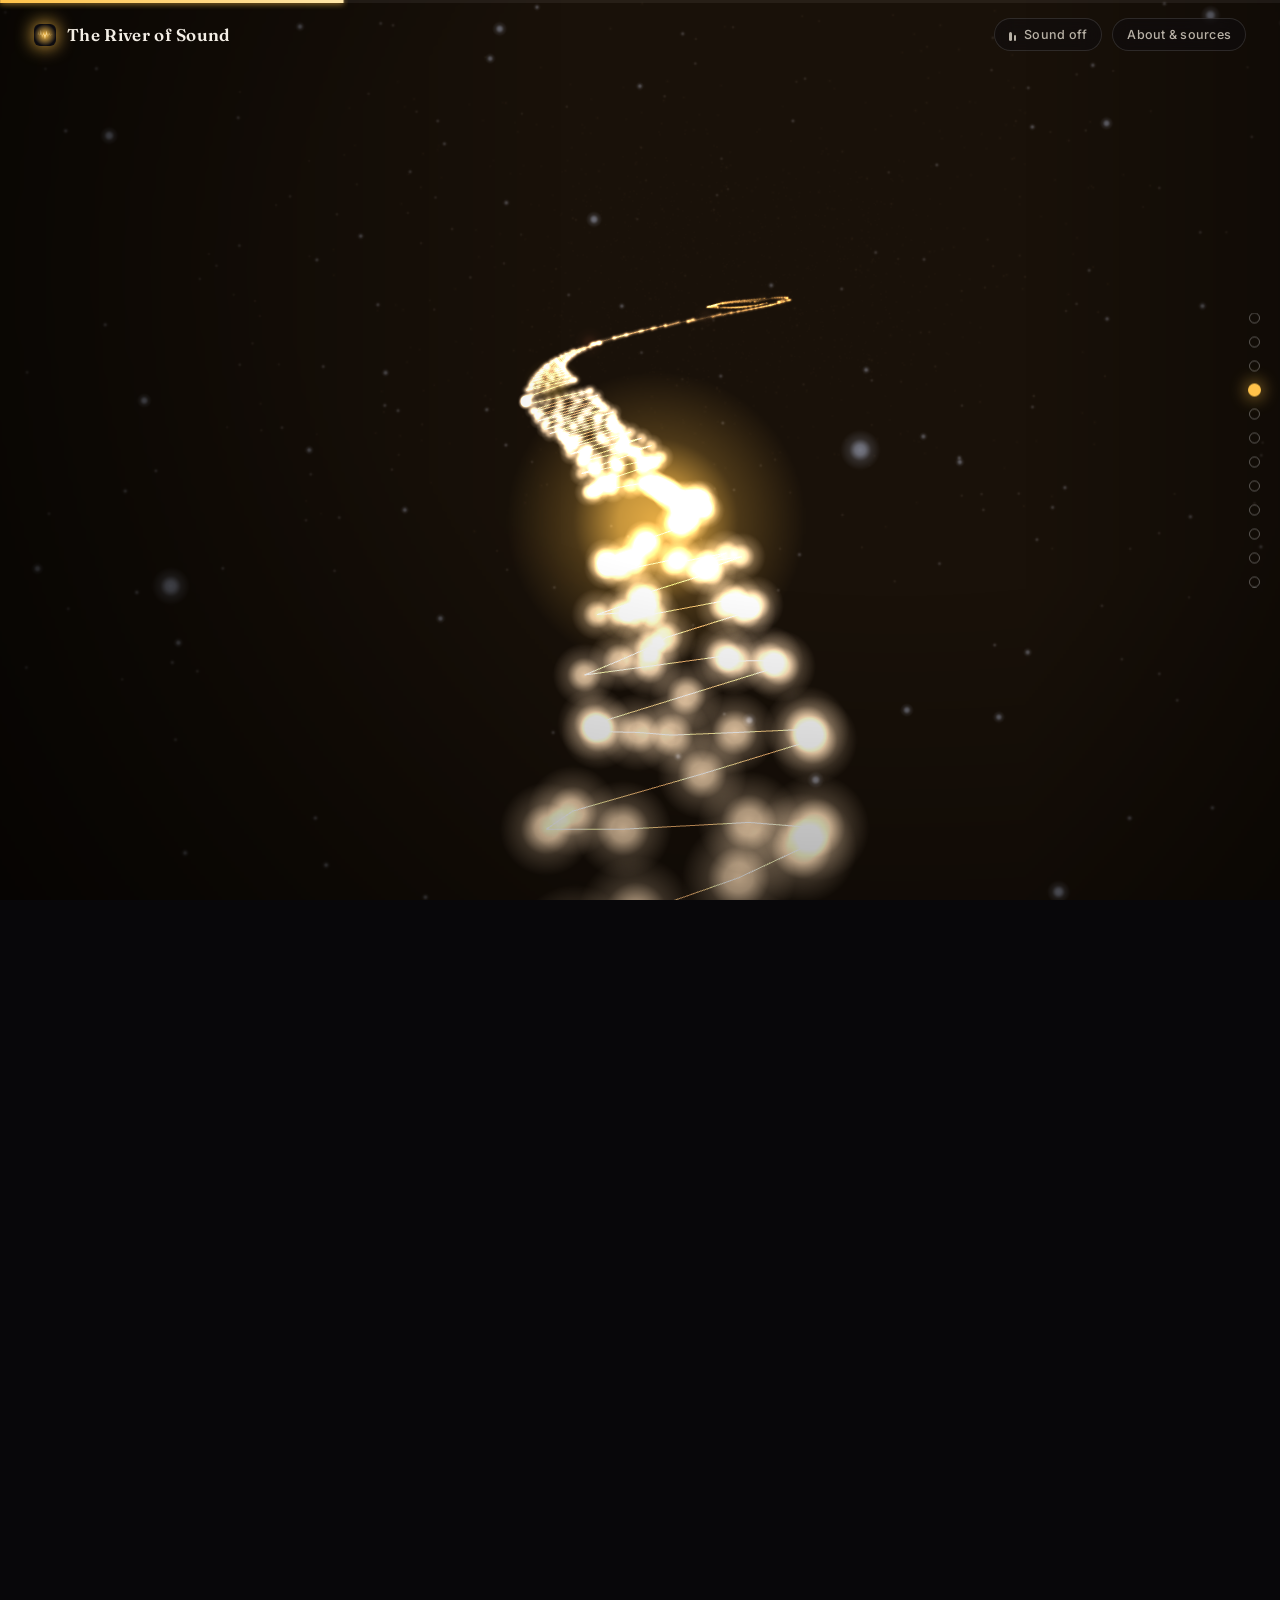
==== river-of-sound.html @ 52c97944 "Update river-of-sound.html" ====
<!DOCTYPE html>
<html lang="en">
<head>
<meta charset="UTF-8" />
<meta name="viewport" content="width=device-width, initial-scale=1.0, viewport-fit=cover" />
<title>The River of Sound — How Black Music Reflects Its Time</title>
<meta name="description" content="An interactive 3D timeline of Black music history, from West African drums to Black Lives Matter — built from the standpoint of a Black Studies Honors student in Seattle Public Schools." />
<meta name="theme-color" content="#0a0a0a" />

<!-- Favicon: a tiny waveform -->
<link rel="icon" href="data:image/svg+xml,%3Csvg xmlns='http://www.w3.org/2000/svg' viewBox='0 0 32 32'%3E%3Crect width='32' height='32' rx='7' fill='%230a0a0a'/%3E%3Cpath d='M3 16 Q7 4 11 16 T19 16 T27 16' fill='none' stroke='%23ffd23f' stroke-width='2.4' stroke-linecap='round'/%3E%3C/svg%3E" />

<!-- Type: graceful system fallbacks if the network is unavailable -->
<link rel="preconnect" href="https://fonts.googleapis.com" />
<link rel="preconnect" href="https://fonts.gstatic.com" crossorigin />
<link href="https://fonts.googleapis.com/css2?family=Fraunces:ital,opsz,wght@0,9..144,400;0,9..144,600;0,9..144,800;1,9..144,500&family=Inter:wght@400;500;600&display=swap" rel="stylesheet" />

<style>
/* ============================================================
   THE RIVER OF SOUND — styles
   ============================================================ */

:root{
  --accent:  #ff9d3c;
  --accent2: #ffd28a;
  --ink:     #f3eee6;
  --ink-dim: #b8b1a6;
  --glass:   rgba(14,13,17,.52);
  --glass-strong: rgba(10,10,12,.82);
  --hair:    rgba(255,255,255,.12);

  /* lens colours (the four Ethnic Studies themes) */
  --lens-identity:   #ffb347;
  --lens-power:      #ff5d5d;
  --lens-resistance: #5b9bff;
  --lens-reflection: #c08cff;

  --serif: "Fraunces", Georgia, "Times New Roman", serif;
  --sans:  "Inter", system-ui, -apple-system, "Segoe UI", Roboto, sans-serif;
}

*{ box-sizing:border-box; }
html{ scroll-behavior:auto; }
body{
  margin:0;
  background:#08070a;
  color:var(--ink);
  font-family:var(--sans);
  -webkit-font-smoothing:antialiased;
  overflow-x:hidden;
}
a{ color:inherit; }

/* ---- the canvas sits fixed behind everything ---- */
#scene{
  position:fixed; inset:0;
  width:100vw; height:100vh;
  display:block; z-index:0;
}
/* cinematic vignette for legibility (single overlay, above canvas / below UI) */
body::after{
  content:""; position:fixed; inset:0; z-index:1; pointer-events:none;
  background:
    radial-gradient(120% 90% at 70% 30%, transparent 40%, rgba(0,0,0,.5) 100%),
    linear-gradient(to right, rgba(0,0,0,.5), transparent 44%, transparent 80%, rgba(0,0,0,.32));
}
body.no-webgl::after{ display:none; }
#scroll-space{ position:relative; z-index:0; width:1px; pointer-events:none; }

/* ============================================================
   OVERLAY
   ============================================================ */
#overlay{
  position:fixed; inset:0; z-index:5;
  pointer-events:none;
}
#overlay button, #overlay a, #overlay nav{ pointer-events:auto; }

/* ---- top bar ---- */
#topbar{
  position:fixed; top:0; left:0; right:0;
  display:flex; align-items:center; justify-content:space-between;
  padding:18px clamp(16px,3vw,34px);
  z-index:6;
}
.brand{ display:flex; align-items:center; gap:11px; letter-spacing:.02em; }
.brand-mark{
  width:22px; height:22px; border-radius:6px; flex:none;
  background:
    radial-gradient(circle at 50% 50%, var(--accent), transparent 70%),
    #0c0b10;
  box-shadow:0 0 18px var(--accent);
  position:relative;
}
.brand-mark::after{
  content:""; position:absolute; inset:3px;
  background:
    linear-gradient(90deg,transparent,var(--accent2),transparent);
  clip-path: polygon(0 50%,8% 30%,16% 60%,24% 20%,32% 70%,40% 35%,50% 80%,60% 25%,68% 65%,76% 38%,84% 60%,92% 45%,100% 50%,100% 52%,0 52%);
  opacity:.95;
}
.brand-text{ font-family:var(--serif); font-weight:600; font-size:17px; }

.top-actions{ display:flex; gap:10px; }
.top-actions button{
  font-family:var(--sans); font-size:12.5px; font-weight:500; letter-spacing:.02em;
  color:var(--ink-dim);
  background:var(--glass); border:1px solid var(--hair); border-radius:999px;
  padding:8px 14px; cursor:pointer; backdrop-filter:blur(10px);
  transition:color .25s, border-color .25s, background .25s;
  display:flex; align-items:center; gap:8px;
}
.top-actions button:hover{ color:var(--ink); border-color:var(--accent); }
#sound-toggle.on{ color:var(--ink); border-color:var(--accent); }

/* tiny equalizer icon */
.s-ico{ display:inline-flex; align-items:flex-end; gap:2px; height:13px; }
.s-ico::before,.s-ico::after,
#sound-toggle .s-ico i{ content:""; width:2.5px; background:currentColor; border-radius:2px; height:5px; }
.s-ico::before{ height:9px; }
.s-ico::after{ height:6px; }
#sound-toggle.on .s-ico::before{ animation:eq .9s ease-in-out infinite; }
#sound-toggle.on .s-ico::after{ animation:eq .9s ease-in-out infinite .3s; }
@keyframes eq{ 0%,100%{height:4px} 50%{height:12px} }

/* ---- progress bar ---- */
#progress{
  position:fixed; top:0; left:0; right:0; height:3px; z-index:7;
  background:rgba(255,255,255,.06);
}
#progress-fill{
  height:100%; width:100%; transform-origin:left center; transform:scaleX(0);
  background:linear-gradient(90deg, var(--accent), var(--accent2));
  box-shadow:0 0 12px var(--accent);
}

/* ============================================================
   THE READING PANEL
   ============================================================ */
#panel{
  position:fixed;
  left:clamp(16px,3vw,40px);
  bottom:clamp(16px,5vh,52px);
  width:min(440px,42vw);
  max-height:74vh; overflow:auto;
  padding:26px 26px 24px;
  background:var(--glass); backdrop-filter:blur(16px) saturate(1.1);
  border:1px solid var(--hair);
  border-left:2px solid var(--accent);
  border-radius:16px;
  box-shadow:0 18px 60px rgba(0,0,0,.5), 0 0 60px -30px var(--accent);
  pointer-events:auto;
  transition:opacity .22s ease, transform .22s ease;
  scrollbar-width:thin; scrollbar-color:var(--accent) transparent;
}
#panel.fading{ opacity:0; transform:translateY(12px); }
#panel::-webkit-scrollbar{ width:6px; }
#panel::-webkit-scrollbar-thumb{ background:var(--accent); border-radius:6px; }

.p-top{ display:flex; align-items:center; gap:10px; margin-bottom:12px; flex-wrap:wrap; }
.lens{
  font-size:10.5px; font-weight:600; letter-spacing:.13em; text-transform:uppercase;
  padding:4px 10px; border-radius:999px; color:#0a0a0a; white-space:nowrap;
}
.lens-identity{   background:var(--lens-identity); }
.lens-power{      background:var(--lens-power); }
.lens-resistance{ background:var(--lens-resistance); }
.lens-reflection{ background:var(--lens-reflection); }
.years{ font-size:12.5px; letter-spacing:.08em; color:var(--ink-dim); font-variant-numeric:tabular-nums; }

.p-title{
  font-family:var(--serif); font-weight:800; font-size:clamp(28px,3.4vw,40px);
  line-height:1.02; margin:.1em 0 .15em; letter-spacing:-.01em;
}
.p-genre{
  font-family:var(--serif); font-style:italic; font-weight:500;
  color:var(--accent2); font-size:15px; margin:0 0 14px;
}
.p-hook{
  font-size:14px; color:var(--ink); opacity:.92; margin:0 0 14px;
  padding-left:13px; border-left:2px solid var(--accent);
  font-style:italic;
}
.p-body{ font-size:14.5px; line-height:1.62; color:#e7e2d8; margin:0 0 16px; }
.p-body em{ color:var(--accent2); font-style:italic; }

.p-voices{ display:flex; flex-wrap:wrap; gap:6px; margin-bottom:6px; }
.p-voices span{
  font-size:11.5px; color:var(--ink-dim);
  border:1px solid var(--hair); border-radius:999px; padding:3px 9px;
}

.seattle{
  margin:14px 0 6px; padding:12px 14px;
  background:linear-gradient(180deg, rgba(46,160,110,.14), rgba(46,160,110,.05));
  border:1px solid rgba(64,200,140,.32); border-radius:11px;
  font-size:13px; line-height:1.55; color:#e8f3ec;
}
.seattle .pin{
  display:inline-block; font-weight:600; color:#5fe0a8; margin-right:6px;
  font-size:11px; letter-spacing:.04em;
}

.p-label{
  font-size:10px; letter-spacing:.18em; text-transform:uppercase;
  color:var(--ink-dim); margin:16px 0 8px;
}
.p-songs{ display:flex; flex-wrap:wrap; gap:7px; }
.chip{
  display:inline-flex; align-items:center; gap:7px;
  font-size:12.5px; text-decoration:none; color:var(--ink);
  background:rgba(255,255,255,.05); border:1px solid var(--hair);
  border-radius:999px; padding:6px 12px;
  transition:border-color .2s, background .2s, transform .2s;
}
.chip em{ color:var(--ink-dim); font-style:normal; }
.chip .play{ color:var(--accent); font-size:10px; }
.chip:hover{ border-color:var(--accent); background:rgba(255,255,255,.09); transform:translateY(-1px); }

.p-sources{ display:flex; flex-direction:column; gap:5px; }
.p-sources a{
  font-size:12px; color:var(--ink-dim); text-decoration:none; line-height:1.4;
  transition:color .2s;
}
.p-sources a:hover{ color:var(--accent); }

/* ============================================================
   ERA DOTS
   ============================================================ */
#dots{
  position:fixed; right:clamp(12px,1.6vw,26px); top:50%; transform:translateY(-50%);
  display:flex; flex-direction:column; gap:13px; z-index:6;
}
.dot{
  position:relative; width:11px; height:11px; padding:0; cursor:pointer;
  border-radius:50%; border:1.5px solid rgba(255,255,255,.32);
  background:transparent; transition:all .3s;
}
.dot:hover{ border-color:var(--accent); }
.dot.active{
  background:var(--accent); border-color:var(--accent);
  box-shadow:0 0 14px var(--accent); transform:scale(1.18);
}
.dot-label{
  position:absolute; right:24px; top:50%; transform:translateY(-50%) translateX(8px);
  white-space:nowrap; opacity:0; pointer-events:none;
  background:var(--glass-strong); backdrop-filter:blur(8px);
  border:1px solid var(--hair); border-radius:8px;
  padding:6px 11px; font-size:12px; line-height:1.2;
  transition:opacity .25s, transform .25s;
}
.dot-label small{ display:block; color:var(--ink-dim); font-size:10px; margin-top:2px; }
.dot:hover .dot-label{ opacity:1; transform:translateY(-50%) translateX(0); }

/* ============================================================
   INTRO / TITLE CARD
   ============================================================ */
#intro{
  position:fixed; inset:0; z-index:20;
  display:grid; place-items:center; text-align:center;
  background:
    radial-gradient(80% 60% at 50% 42%, rgba(10,10,14,.35), rgba(6,6,9,.92));
  backdrop-filter:blur(2px);
  transition:opacity 1s ease, visibility 1s;
}
#intro.gone{ opacity:0; visibility:hidden; }
.intro-inner{ max-width:760px; padding:30px; }
.kicker{
  font-size:12px; letter-spacing:.32em; text-transform:uppercase;
  color:var(--accent2); margin:0 0 22px;
}
#intro h1{
  font-family:var(--serif); font-weight:800;
  font-size:clamp(52px,11vw,138px); line-height:.92; margin:0;
  letter-spacing:-.02em;
  background:linear-gradient(180deg,#fff,#cdbf9e);
  -webkit-background-clip:text; background-clip:text; color:transparent;
  text-shadow:0 0 80px rgba(255,210,138,.18);
}
#intro h1 span{
  display:block; font-size:.34em; font-style:italic; font-weight:500;
  letter-spacing:.04em; color:var(--accent2);
  -webkit-text-fill-color:var(--accent2); margin:.06em 0;
}
.question{
  font-size:clamp(15px,2vw,19px); color:var(--ink); opacity:.92;
  margin:26px auto 24px; max-width:30em; line-height:1.5;
}
#epigraph{
  margin:0 auto 30px; max-width:34em;
  font-family:var(--serif); font-style:italic; font-size:15px; line-height:1.7;
  color:var(--ink-dim);
}
#epigraph span{ display:block; }
#epigraph cite{ display:block; margin-top:10px; font-size:12px; font-style:normal; letter-spacing:.04em; opacity:.8; }

#begin{
  font-family:var(--sans); font-size:15px; font-weight:600; letter-spacing:.02em;
  color:#0a0a0a; cursor:pointer;
  background:linear-gradient(180deg,var(--accent2),var(--accent));
  border:none; border-radius:999px; padding:14px 30px;
  box-shadow:0 12px 40px -10px var(--accent), 0 0 0 1px rgba(255,255,255,.18) inset;
  transition:transform .25s, box-shadow .25s;
}
#begin span{ margin-left:8px; display:inline-block; transition:transform .3s; }
#begin:hover{ transform:translateY(-2px); }
#begin:hover span{ transform:translateY(3px); }
.scroll-hint{ margin-top:18px; font-size:12px; letter-spacing:.14em; text-transform:uppercase; color:var(--ink-dim); }

/* ============================================================
   ABOUT / SOURCES MODAL
   ============================================================ */
#about{
  position:fixed; inset:0; z-index:30; display:none;
  background:rgba(4,4,7,.74); backdrop-filter:blur(6px);
  padding:5vh 4vw; overflow:auto;
}
#about.open{ display:grid; place-items:start center; }
.about-card{
  position:relative; max-width:860px; width:100%;
  background:var(--glass-strong); border:1px solid var(--hair);
  border-radius:18px; padding:34px clamp(20px,4vw,46px);
  box-shadow:0 30px 90px rgba(0,0,0,.6);
}
#about-close{
  position:absolute; top:16px; right:18px; width:36px; height:36px;
  font-size:22px; line-height:1; color:var(--ink-dim);
  background:transparent; border:1px solid var(--hair); border-radius:50%;
  cursor:pointer; transition:color .2s, border-color .2s;
}
#about-close:hover{ color:var(--ink); border-color:var(--accent); }
.about-card h2{ font-family:var(--serif); font-size:28px; margin:0 0 18px; }
.about-card h3{ font-family:var(--serif); font-size:20px; margin:28px 0 14px; }
#about-body{ font-size:14.5px; line-height:1.65; color:#e7e2d8; }
.about-lead em{ color:var(--accent2); font-style:italic; }
.about-epi{
  font-family:var(--serif); font-style:italic; color:var(--ink-dim);
  border-left:2px solid var(--accent); padding-left:16px; margin:20px 0;
}
.about-epi span{ font-style:normal; font-size:12px; }
.about-method{ color:var(--ink-dim); font-size:13.5px; }
.src-grid{ display:grid; grid-template-columns:repeat(auto-fill,minmax(240px,1fr)); gap:18px 26px; }
.src-era h4{ font-family:var(--sans); font-size:13px; margin:0 0 7px; color:var(--ink); }
.src-era ul{ margin:0; padding-left:0; list-style:none; }
.src-era li{ margin:0 0 5px; }
.src-era a{ font-size:12.5px; color:var(--ink-dim); text-decoration:none; }
.src-era a:hover{ color:var(--accent); }

/* ============================================================
   FALLBACK DOCUMENT (no WebGL)
   ============================================================ */
body.no-webgl{ overflow:auto; }
body.no-webgl #scene, body.no-webgl #overlay, body.no-webgl #intro, body.no-webgl #scroll-space{ display:none; }
#fallback{
  position:relative; z-index:50; max-width:760px; margin:0 auto; padding:6vh 6vw 12vh;
  background:linear-gradient(180deg,#0c0b10,#08070a);
}
.fb-hero{ text-align:center; padding-bottom:6vh; border-bottom:1px solid var(--hair); }
.fb-kicker{ font-size:11px; letter-spacing:.28em; text-transform:uppercase; color:var(--accent2); }
.fb-hero h1{ font-family:var(--serif); font-size:clamp(44px,9vw,90px); margin:.1em 0; }
.fb-sub{ font-size:18px; color:var(--ink-dim); max-width:28em; margin:0 auto; }
.fb-hero blockquote{ font-family:var(--serif); font-style:italic; color:var(--ink-dim); margin:26px auto; max-width:30em; }
.fb-note{ font-size:12px; color:var(--ink-dim); opacity:.7; }
.fb-era{ padding:5vh 0; border-bottom:1px solid var(--hair); }
.fb-num{ font-family:var(--serif); font-size:54px; color:var(--a); opacity:.5; line-height:1; }
.fb-meta{ display:flex; gap:10px; align-items:center; margin:6px 0 8px; }
.fb-era h2{ font-family:var(--serif); font-size:34px; margin:.1em 0; color:var(--a); }
.fb-genre{ font-style:italic; color:var(--b); margin:0 0 14px; }
.fb-body{ font-size:16px; line-height:1.7; }
.fb-body em{ color:var(--b); }
.fb-seattle{ background:rgba(46,160,110,.1); border:1px solid rgba(64,200,140,.3); border-radius:10px; padding:12px 16px; font-size:14.5px; }
.fb-voices,.fb-listen,.fb-src{ font-size:13.5px; color:var(--ink-dim); line-height:1.6; }
.fb-era a{ color:var(--a); text-decoration:none; }
.fb-era a:hover{ text-decoration:underline; }
.fb-foot{ text-align:center; padding-top:5vh; font-size:13px; color:var(--ink-dim); }

/* ============================================================
   RESPONSIVE
   ============================================================ */
@media (max-width:760px){
  #panel{
    left:10px; right:10px; bottom:10px; width:auto;
    max-height:46vh; padding:18px 18px 16px; border-radius:14px;
  }
  .p-body{ font-size:13.5px; }
  #dots{ right:9px; gap:9px; }
  .dot{ width:9px; height:9px; }
  .dot .dot-label{ display:none; }
  .brand-text{ display:none; }
  #topbar{ padding:12px 14px; }
  .top-actions button{ padding:7px 11px; font-size:11.5px; }
  #intro h1{ font-size:clamp(46px,17vw,90px); }
}
@media (max-width:420px){
  .top-actions #about-toggle{ display:none; }
}

/* ============================================================
   REDUCED MOTION
   ============================================================ */
@media (prefers-reduced-motion: reduce){
  #panel, #intro, .chip, #begin span, .dot{ transition-duration:.001s !important; }
  #sound-toggle.on .s-ico::before, #sound-toggle.on .s-ico::after{ animation:none; }
}

</style>

<script>/* Three.js r128 (UMD, MIT License) — inlined so this file needs no network */
/**
 * @license
 * Copyright 2010-2021 Three.js Authors
 * SPDX-License-Identifier: MIT
 */
!function(t,e){"object"==typeof exports&&"undefined"!=typeof module?e(exports):"function"==typeof define&&define.amd?define(["exports"],e):e((t="undefined"!=typeof globalThis?globalThis:t||self).THREE={})}(this,(function(t){"use strict";const e="128",n=100,i=300,r=301,s=302,a=303,o=304,l=306,c=307,h=1e3,u=1001,d=1002,p=1003,m=1004,f=1005,g=1006,v=1007,y=1008,x=1009,_=1012,w=1014,b=1015,M=1016,S=1020,T=1022,E=1023,A=1026,L=1027,R=33776,C=33777,P=33778,D=33779,I=35840,N=35841,B=35842,z=35843,F=37492,O=37496,H=2300,G=2301,U=2302,k=2400,V=2401,W=2402,j=2500,q=2501,X=3e3,Y=3001,Z=3007,J=3002,Q=3004,K=3005,$=3006,tt=7680,et=35044,nt=35048,it="300 es";class rt{addEventListener(t,e){void 0===this._listeners&&(this._listeners={});const n=this._listeners;void 0===n[t]&&(n[t]=[]),-1===n[t].indexOf(e)&&n[t].push(e)}hasEventListener(t,e){if(void 0===this._listeners)return!1;const n=this._listeners;return void 0!==n[t]&&-1!==n[t].indexOf(e)}removeEventListener(t,e){if(void 0===this._listeners)return;const n=this._listeners[t];if(void 0!==n){const t=n.indexOf(e);-1!==t&&n.splice(t,1)}}dispatchEvent(t){if(void 0===this._listeners)return;const e=this._listeners[t.type];if(void 0!==e){t.target=this;const n=e.slice(0);for(let e=0,i=n.length;e<i;e++)n[e].call(this,t);t.target=null}}}const st=[];for(let t=0;t<256;t++)st[t]=(t<16?"0":"")+t.toString(16);let at=1234567;const ot=Math.PI/180,lt=180/Math.PI;function ct(){const t=4294967295*Math.random()|0,e=4294967295*Math.random()|0,n=4294967295*Math.random()|0,i=4294967295*Math.random()|0;return(st[255&t]+st[t>>8&255]+st[t>>16&255]+st[t>>24&255]+"-"+st[255&e]+st[e>>8&255]+"-"+st[e>>16&15|64]+st[e>>24&255]+"-"+st[63&n|128]+st[n>>8&255]+"-"+st[n>>16&255]+st[n>>24&255]+st[255&i]+st[i>>8&255]+st[i>>16&255]+st[i>>24&255]).toUpperCase()}function ht(t,e,n){return Math.max(e,Math.min(n,t))}function ut(t,e){return(t%e+e)%e}function dt(t,e,n){return(1-n)*t+n*e}function pt(t){return 0==(t&t-1)&&0!==t}function mt(t){return Math.pow(2,Math.ceil(Math.log(t)/Math.LN2))}function ft(t){return Math.pow(2,Math.floor(Math.log(t)/Math.LN2))}var gt=Object.freeze({__proto__:null,DEG2RAD:ot,RAD2DEG:lt,generateUUID:ct,clamp:ht,euclideanModulo:ut,mapLinear:function(t,e,n,i,r){return i+(t-e)*(r-i)/(n-e)},inverseLerp:function(t,e,n){return t!==e?(n-t)/(e-t):0},lerp:dt,damp:function(t,e,n,i){return dt(t,e,1-Math.exp(-n*i))},pingpong:function(t,e=1){return e-Math.abs(ut(t,2*e)-e)},smoothstep:function(t,e,n){return t<=e?0:t>=n?1:(t=(t-e)/(n-e))*t*(3-2*t)},smootherstep:function(t,e,n){return t<=e?0:t>=n?1:(t=(t-e)/(n-e))*t*t*(t*(6*t-15)+10)},randInt:function(t,e){return t+Math.floor(Math.random()*(e-t+1))},randFloat:function(t,e){return t+Math.random()*(e-t)},randFloatSpread:function(t){return t*(.5-Math.random())},seededRandom:function(t){return void 0!==t&&(at=t%2147483647),at=16807*at%2147483647,(at-1)/2147483646},degToRad:function(t){return t*ot},radToDeg:function(t){return t*lt},isPowerOfTwo:pt,ceilPowerOfTwo:mt,floorPowerOfTwo:ft,setQuaternionFromProperEuler:function(t,e,n,i,r){const s=Math.cos,a=Math.sin,o=s(n/2),l=a(n/2),c=s((e+i)/2),h=a((e+i)/2),u=s((e-i)/2),d=a((e-i)/2),p=s((i-e)/2),m=a((i-e)/2);switch(r){case"XYX":t.set(o*h,l*u,l*d,o*c);break;case"YZY":t.set(l*d,o*h,l*u,o*c);break;case"ZXZ":t.set(l*u,l*d,o*h,o*c);break;case"XZX":t.set(o*h,l*m,l*p,o*c);break;case"YXY":t.set(l*p,o*h,l*m,o*c);break;case"ZYZ":t.set(l*m,l*p,o*h,o*c);break;default:console.warn("THREE.MathUtils: .setQuaternionFromProperEuler() encountered an unknown order: "+r)}}});class vt{constructor(t=0,e=0){this.x=t,this.y=e}get width(){return this.x}set width(t){this.x=t}get height(){return this.y}set height(t){this.y=t}set(t,e){return this.x=t,this.y=e,this}setScalar(t){return this.x=t,this.y=t,this}setX(t){return this.x=t,this}setY(t){return this.y=t,this}setComponent(t,e){switch(t){case 0:this.x=e;break;case 1:this.y=e;break;default:throw new Error("index is out of range: "+t)}return this}getComponent(t){switch(t){case 0:return this.x;case 1:return this.y;default:throw new Error("index is out of range: "+t)}}clone(){return new this.constructor(this.x,this.y)}copy(t){return this.x=t.x,this.y=t.y,this}add(t,e){return void 0!==e?(console.warn("THREE.Vector2: .add() now only accepts one argument. Use .addVectors( a, b ) instead."),this.addVectors(t,e)):(this.x+=t.x,this.y+=t.y,this)}addScalar(t){return this.x+=t,this.y+=t,this}addVectors(t,e){return this.x=t.x+e.x,this.y=t.y+e.y,this}addScaledVector(t,e){return this.x+=t.x*e,this.y+=t.y*e,this}sub(t,e){return void 0!==e?(console.warn("THREE.Vector2: .sub() now only accepts one argument. Use .subVectors( a, b ) instead."),this.subVectors(t,e)):(this.x-=t.x,this.y-=t.y,this)}subScalar(t){return this.x-=t,this.y-=t,this}subVectors(t,e){return this.x=t.x-e.x,this.y=t.y-e.y,this}multiply(t){return this.x*=t.x,this.y*=t.y,this}multiplyScalar(t){return this.x*=t,this.y*=t,this}divide(t){return this.x/=t.x,this.y/=t.y,this}divideScalar(t){return this.multiplyScalar(1/t)}applyMatrix3(t){const e=this.x,n=this.y,i=t.elements;return this.x=i[0]*e+i[3]*n+i[6],this.y=i[1]*e+i[4]*n+i[7],this}min(t){return this.x=Math.min(this.x,t.x),this.y=Math.min(this.y,t.y),this}max(t){return this.x=Math.max(this.x,t.x),this.y=Math.max(this.y,t.y),this}clamp(t,e){return this.x=Math.max(t.x,Math.min(e.x,this.x)),this.y=Math.max(t.y,Math.min(e.y,this.y)),this}clampScalar(t,e){return this.x=Math.max(t,Math.min(e,this.x)),this.y=Math.max(t,Math.min(e,this.y)),this}clampLength(t,e){const n=this.length();return this.divideScalar(n||1).multiplyScalar(Math.max(t,Math.min(e,n)))}floor(){return this.x=Math.floor(this.x),this.y=Math.floor(this.y),this}ceil(){return this.x=Math.ceil(this.x),this.y=Math.ceil(this.y),this}round(){return this.x=Math.round(this.x),this.y=Math.round(this.y),this}roundToZero(){return this.x=this.x<0?Math.ceil(this.x):Math.floor(this.x),this.y=this.y<0?Math.ceil(this.y):Math.floor(this.y),this}negate(){return this.x=-this.x,this.y=-this.y,this}dot(t){return this.x*t.x+this.y*t.y}cross(t){return this.x*t.y-this.y*t.x}lengthSq(){return this.x*this.x+this.y*this.y}length(){return Math.sqrt(this.x*this.x+this.y*this.y)}manhattanLength(){return Math.abs(this.x)+Math.abs(this.y)}normalize(){return this.divideScalar(this.length()||1)}angle(){return Math.atan2(-this.y,-this.x)+Math.PI}distanceTo(t){return Math.sqrt(this.distanceToSquared(t))}distanceToSquared(t){const e=this.x-t.x,n=this.y-t.y;return e*e+n*n}manhattanDistanceTo(t){return Math.abs(this.x-t.x)+Math.abs(this.y-t.y)}setLength(t){return this.normalize().multiplyScalar(t)}lerp(t,e){return this.x+=(t.x-this.x)*e,this.y+=(t.y-this.y)*e,this}lerpVectors(t,e,n){return this.x=t.x+(e.x-t.x)*n,this.y=t.y+(e.y-t.y)*n,this}equals(t){return t.x===this.x&&t.y===this.y}fromArray(t,e=0){return this.x=t[e],this.y=t[e+1],this}toArray(t=[],e=0){return t[e]=this.x,t[e+1]=this.y,t}fromBufferAttribute(t,e,n){return void 0!==n&&console.warn("THREE.Vector2: offset has been removed from .fromBufferAttribute()."),this.x=t.getX(e),this.y=t.getY(e),this}rotateAround(t,e){const n=Math.cos(e),i=Math.sin(e),r=this.x-t.x,s=this.y-t.y;return this.x=r*n-s*i+t.x,this.y=r*i+s*n+t.y,this}random(){return this.x=Math.random(),this.y=Math.random(),this}}vt.prototype.isVector2=!0;class yt{constructor(){this.elements=[1,0,0,0,1,0,0,0,1],arguments.length>0&&console.error("THREE.Matrix3: the constructor no longer reads arguments. use .set() instead.")}set(t,e,n,i,r,s,a,o,l){const c=this.elements;return c[0]=t,c[1]=i,c[2]=a,c[3]=e,c[4]=r,c[5]=o,c[6]=n,c[7]=s,c[8]=l,this}identity(){return this.set(1,0,0,0,1,0,0,0,1),this}copy(t){const e=this.elements,n=t.elements;return e[0]=n[0],e[1]=n[1],e[2]=n[2],e[3]=n[3],e[4]=n[4],e[5]=n[5],e[6]=n[6],e[7]=n[7],e[8]=n[8],this}extractBasis(t,e,n){return t.setFromMatrix3Column(this,0),e.setFromMatrix3Column(this,1),n.setFromMatrix3Column(this,2),this}setFromMatrix4(t){const e=t.elements;return this.set(e[0],e[4],e[8],e[1],e[5],e[9],e[2],e[6],e[10]),this}multiply(t){return this.multiplyMatrices(this,t)}premultiply(t){return this.multiplyMatrices(t,this)}multiplyMatrices(t,e){const n=t.elements,i=e.elements,r=this.elements,s=n[0],a=n[3],o=n[6],l=n[1],c=n[4],h=n[7],u=n[2],d=n[5],p=n[8],m=i[0],f=i[3],g=i[6],v=i[1],y=i[4],x=i[7],_=i[2],w=i[5],b=i[8];return r[0]=s*m+a*v+o*_,r[3]=s*f+a*y+o*w,r[6]=s*g+a*x+o*b,r[1]=l*m+c*v+h*_,r[4]=l*f+c*y+h*w,r[7]=l*g+c*x+h*b,r[2]=u*m+d*v+p*_,r[5]=u*f+d*y+p*w,r[8]=u*g+d*x+p*b,this}multiplyScalar(t){const e=this.elements;return e[0]*=t,e[3]*=t,e[6]*=t,e[1]*=t,e[4]*=t,e[7]*=t,e[2]*=t,e[5]*=t,e[8]*=t,this}determinant(){const t=this.elements,e=t[0],n=t[1],i=t[2],r=t[3],s=t[4],a=t[5],o=t[6],l=t[7],c=t[8];return e*s*c-e*a*l-n*r*c+n*a*o+i*r*l-i*s*o}invert(){const t=this.elements,e=t[0],n=t[1],i=t[2],r=t[3],s=t[4],a=t[5],o=t[6],l=t[7],c=t[8],h=c*s-a*l,u=a*o-c*r,d=l*r-s*o,p=e*h+n*u+i*d;if(0===p)return this.set(0,0,0,0,0,0,0,0,0);const m=1/p;return t[0]=h*m,t[1]=(i*l-c*n)*m,t[2]=(a*n-i*s)*m,t[3]=u*m,t[4]=(c*e-i*o)*m,t[5]=(i*r-a*e)*m,t[6]=d*m,t[7]=(n*o-l*e)*m,t[8]=(s*e-n*r)*m,this}transpose(){let t;const e=this.elements;return t=e[1],e[1]=e[3],e[3]=t,t=e[2],e[2]=e[6],e[6]=t,t=e[5],e[5]=e[7],e[7]=t,this}getNormalMatrix(t){return this.setFromMatrix4(t).invert().transpose()}transposeIntoArray(t){const e=this.elements;return t[0]=e[0],t[1]=e[3],t[2]=e[6],t[3]=e[1],t[4]=e[4],t[5]=e[7],t[6]=e[2],t[7]=e[5],t[8]=e[8],this}setUvTransform(t,e,n,i,r,s,a){const o=Math.cos(r),l=Math.sin(r);return this.set(n*o,n*l,-n*(o*s+l*a)+s+t,-i*l,i*o,-i*(-l*s+o*a)+a+e,0,0,1),this}scale(t,e){const n=this.elements;return n[0]*=t,n[3]*=t,n[6]*=t,n[1]*=e,n[4]*=e,n[7]*=e,this}rotate(t){const e=Math.cos(t),n=Math.sin(t),i=this.elements,r=i[0],s=i[3],a=i[6],o=i[1],l=i[4],c=i[7];return i[0]=e*r+n*o,i[3]=e*s+n*l,i[6]=e*a+n*c,i[1]=-n*r+e*o,i[4]=-n*s+e*l,i[7]=-n*a+e*c,this}translate(t,e){const n=this.elements;return n[0]+=t*n[2],n[3]+=t*n[5],n[6]+=t*n[8],n[1]+=e*n[2],n[4]+=e*n[5],n[7]+=e*n[8],this}equals(t){const e=this.elements,n=t.elements;for(let t=0;t<9;t++)if(e[t]!==n[t])return!1;return!0}fromArray(t,e=0){for(let n=0;n<9;n++)this.elements[n]=t[n+e];return this}toArray(t=[],e=0){const n=this.elements;return t[e]=n[0],t[e+1]=n[1],t[e+2]=n[2],t[e+3]=n[3],t[e+4]=n[4],t[e+5]=n[5],t[e+6]=n[6],t[e+7]=n[7],t[e+8]=n[8],t}clone(){return(new this.constructor).fromArray(this.elements)}}let xt;yt.prototype.isMatrix3=!0;class _t{static getDataURL(t){if(/^data:/i.test(t.src))return t.src;if("undefined"==typeof HTMLCanvasElement)return t.src;let e;if(t instanceof HTMLCanvasElement)e=t;else{void 0===xt&&(xt=document.createElementNS("http://www.w3.org/1999/xhtml","canvas")),xt.width=t.width,xt.height=t.height;const n=xt.getContext("2d");t instanceof ImageData?n.putImageData(t,0,0):n.drawImage(t,0,0,t.width,t.height),e=xt}return e.width>2048||e.height>2048?(console.warn("THREE.ImageUtils.getDataURL: Image converted to jpg for performance reasons",t),e.toDataURL("image/jpeg",.6)):e.toDataURL("image/png")}}let wt=0;class bt extends rt{constructor(t=bt.DEFAULT_IMAGE,e=bt.DEFAULT_MAPPING,n=1001,i=1001,r=1006,s=1008,a=1023,o=1009,l=1,c=3e3){super(),Object.defineProperty(this,"id",{value:wt++}),this.uuid=ct(),this.name="",this.image=t,this.mipmaps=[],this.mapping=e,this.wrapS=n,this.wrapT=i,this.magFilter=r,this.minFilter=s,this.anisotropy=l,this.format=a,this.internalFormat=null,this.type=o,this.offset=new vt(0,0),this.repeat=new vt(1,1),this.center=new vt(0,0),this.rotation=0,this.matrixAutoUpdate=!0,this.matrix=new yt,this.generateMipmaps=!0,this.premultiplyAlpha=!1,this.flipY=!0,this.unpackAlignment=4,this.encoding=c,this.version=0,this.onUpdate=null}updateMatrix(){this.matrix.setUvTransform(this.offset.x,this.offset.y,this.repeat.x,this.repeat.y,this.rotation,this.center.x,this.center.y)}clone(){return(new this.constructor).copy(this)}copy(t){return this.name=t.name,this.image=t.image,this.mipmaps=t.mipmaps.slice(0),this.mapping=t.mapping,this.wrapS=t.wrapS,this.wrapT=t.wrapT,this.magFilter=t.magFilter,this.minFilter=t.minFilter,this.anisotropy=t.anisotropy,this.format=t.format,this.internalFormat=t.internalFormat,this.type=t.type,this.offset.copy(t.offset),this.repeat.copy(t.repeat),this.center.copy(t.center),this.rotation=t.rotation,this.matrixAutoUpdate=t.matrixAutoUpdate,this.matrix.copy(t.matrix),this.generateMipmaps=t.generateMipmaps,this.premultiplyAlpha=t.premultiplyAlpha,this.flipY=t.flipY,this.unpackAlignment=t.unpackAlignment,this.encoding=t.encoding,this}toJSON(t){const e=void 0===t||"string"==typeof t;if(!e&&void 0!==t.textures[this.uuid])return t.textures[this.uuid];const n={metadata:{version:4.5,type:"Texture",generator:"Texture.toJSON"},uuid:this.uuid,name:this.name,mapping:this.mapping,repeat:[this.repeat.x,this.repeat.y],offset:[this.offset.x,this.offset.y],center:[this.center.x,this.center.y],rotation:this.rotation,wrap:[this.wrapS,this.wrapT],format:this.format,type:this.type,encoding:this.encoding,minFilter:this.minFilter,magFilter:this.magFilter,anisotropy:this.anisotropy,flipY:this.flipY,premultiplyAlpha:this.premultiplyAlpha,unpackAlignment:this.unpackAlignment};if(void 0!==this.image){const i=this.image;if(void 0===i.uuid&&(i.uuid=ct()),!e&&void 0===t.images[i.uuid]){let e;if(Array.isArray(i)){e=[];for(let t=0,n=i.length;t<n;t++)i[t].isDataTexture?e.push(Mt(i[t].image)):e.push(Mt(i[t]))}else e=Mt(i);t.images[i.uuid]={uuid:i.uuid,url:e}}n.image=i.uuid}return e||(t.textures[this.uuid]=n),n}dispose(){this.dispatchEvent({type:"dispose"})}transformUv(t){if(this.mapping!==i)return t;if(t.applyMatrix3(this.matrix),t.x<0||t.x>1)switch(this.wrapS){case h:t.x=t.x-Math.floor(t.x);break;case u:t.x=t.x<0?0:1;break;case d:1===Math.abs(Math.floor(t.x)%2)?t.x=Math.ceil(t.x)-t.x:t.x=t.x-Math.floor(t.x)}if(t.y<0||t.y>1)switch(this.wrapT){case h:t.y=t.y-Math.floor(t.y);break;case u:t.y=t.y<0?0:1;break;case d:1===Math.abs(Math.floor(t.y)%2)?t.y=Math.ceil(t.y)-t.y:t.y=t.y-Math.floor(t.y)}return this.flipY&&(t.y=1-t.y),t}set needsUpdate(t){!0===t&&this.version++}}function Mt(t){return"undefined"!=typeof HTMLImageElement&&t instanceof HTMLImageElement||"undefined"!=typeof HTMLCanvasElement&&t instanceof HTMLCanvasElement||"undefined"!=typeof ImageBitmap&&t instanceof ImageBitmap?_t.getDataURL(t):t.data?{data:Array.prototype.slice.call(t.data),width:t.width,height:t.height,type:t.data.constructor.name}:(console.warn("THREE.Texture: Unable to serialize Texture."),{})}bt.DEFAULT_IMAGE=void 0,bt.DEFAULT_MAPPING=i,bt.prototype.isTexture=!0;class St{constructor(t=0,e=0,n=0,i=1){this.x=t,this.y=e,this.z=n,this.w=i}get width(){return this.z}set width(t){this.z=t}get height(){return this.w}set height(t){this.w=t}set(t,e,n,i){return this.x=t,this.y=e,this.z=n,this.w=i,this}setScalar(t){return this.x=t,this.y=t,this.z=t,this.w=t,this}setX(t){return this.x=t,this}setY(t){return this.y=t,this}setZ(t){return this.z=t,this}setW(t){return this.w=t,this}setComponent(t,e){switch(t){case 0:this.x=e;break;case 1:this.y=e;break;case 2:this.z=e;break;case 3:this.w=e;break;default:throw new Error("index is out of range: "+t)}return this}getComponent(t){switch(t){case 0:return this.x;case 1:return this.y;case 2:return this.z;case 3:return this.w;default:throw new Error("index is out of range: "+t)}}clone(){return new this.constructor(this.x,this.y,this.z,this.w)}copy(t){return this.x=t.x,this.y=t.y,this.z=t.z,this.w=void 0!==t.w?t.w:1,this}add(t,e){return void 0!==e?(console.warn("THREE.Vector4: .add() now only accepts one argument. Use .addVectors( a, b ) instead."),this.addVectors(t,e)):(this.x+=t.x,this.y+=t.y,this.z+=t.z,this.w+=t.w,this)}addScalar(t){return this.x+=t,this.y+=t,this.z+=t,this.w+=t,this}addVectors(t,e){return this.x=t.x+e.x,this.y=t.y+e.y,this.z=t.z+e.z,this.w=t.w+e.w,this}addScaledVector(t,e){return this.x+=t.x*e,this.y+=t.y*e,this.z+=t.z*e,this.w+=t.w*e,this}sub(t,e){return void 0!==e?(console.warn("THREE.Vector4: .sub() now only accepts one argument. Use .subVectors( a, b ) instead."),this.subVectors(t,e)):(this.x-=t.x,this.y-=t.y,this.z-=t.z,this.w-=t.w,this)}subScalar(t){return this.x-=t,this.y-=t,this.z-=t,this.w-=t,this}subVectors(t,e){return this.x=t.x-e.x,this.y=t.y-e.y,this.z=t.z-e.z,this.w=t.w-e.w,this}multiply(t){return this.x*=t.x,this.y*=t.y,this.z*=t.z,this.w*=t.w,this}multiplyScalar(t){return this.x*=t,this.y*=t,this.z*=t,this.w*=t,this}applyMatrix4(t){const e=this.x,n=this.y,i=this.z,r=this.w,s=t.elements;return this.x=s[0]*e+s[4]*n+s[8]*i+s[12]*r,this.y=s[1]*e+s[5]*n+s[9]*i+s[13]*r,this.z=s[2]*e+s[6]*n+s[10]*i+s[14]*r,this.w=s[3]*e+s[7]*n+s[11]*i+s[15]*r,this}divideScalar(t){return this.multiplyScalar(1/t)}setAxisAngleFromQuaternion(t){this.w=2*Math.acos(t.w);const e=Math.sqrt(1-t.w*t.w);return e<1e-4?(this.x=1,this.y=0,this.z=0):(this.x=t.x/e,this.y=t.y/e,this.z=t.z/e),this}setAxisAngleFromRotationMatrix(t){let e,n,i,r;const s=.01,a=.1,o=t.elements,l=o[0],c=o[4],h=o[8],u=o[1],d=o[5],p=o[9],m=o[2],f=o[6],g=o[10];if(Math.abs(c-u)<s&&Math.abs(h-m)<s&&Math.abs(p-f)<s){if(Math.abs(c+u)<a&&Math.abs(h+m)<a&&Math.abs(p+f)<a&&Math.abs(l+d+g-3)<a)return this.set(1,0,0,0),this;e=Math.PI;const t=(l+1)/2,o=(d+1)/2,v=(g+1)/2,y=(c+u)/4,x=(h+m)/4,_=(p+f)/4;return t>o&&t>v?t<s?(n=0,i=.707106781,r=.707106781):(n=Math.sqrt(t),i=y/n,r=x/n):o>v?o<s?(n=.707106781,i=0,r=.707106781):(i=Math.sqrt(o),n=y/i,r=_/i):v<s?(n=.707106781,i=.707106781,r=0):(r=Math.sqrt(v),n=x/r,i=_/r),this.set(n,i,r,e),this}let v=Math.sqrt((f-p)*(f-p)+(h-m)*(h-m)+(u-c)*(u-c));return Math.abs(v)<.001&&(v=1),this.x=(f-p)/v,this.y=(h-m)/v,this.z=(u-c)/v,this.w=Math.acos((l+d+g-1)/2),this}min(t){return this.x=Math.min(this.x,t.x),this.y=Math.min(this.y,t.y),this.z=Math.min(this.z,t.z),this.w=Math.min(this.w,t.w),this}max(t){return this.x=Math.max(this.x,t.x),this.y=Math.max(this.y,t.y),this.z=Math.max(this.z,t.z),this.w=Math.max(this.w,t.w),this}clamp(t,e){return this.x=Math.max(t.x,Math.min(e.x,this.x)),this.y=Math.max(t.y,Math.min(e.y,this.y)),this.z=Math.max(t.z,Math.min(e.z,this.z)),this.w=Math.max(t.w,Math.min(e.w,this.w)),this}clampScalar(t,e){return this.x=Math.max(t,Math.min(e,this.x)),this.y=Math.max(t,Math.min(e,this.y)),this.z=Math.max(t,Math.min(e,this.z)),this.w=Math.max(t,Math.min(e,this.w)),this}clampLength(t,e){const n=this.length();return this.divideScalar(n||1).multiplyScalar(Math.max(t,Math.min(e,n)))}floor(){return this.x=Math.floor(this.x),this.y=Math.floor(this.y),this.z=Math.floor(this.z),this.w=Math.floor(this.w),this}ceil(){return this.x=Math.ceil(this.x),this.y=Math.ceil(this.y),this.z=Math.ceil(this.z),this.w=Math.ceil(this.w),this}round(){return this.x=Math.round(this.x),this.y=Math.round(this.y),this.z=Math.round(this.z),this.w=Math.round(this.w),this}roundToZero(){return this.x=this.x<0?Math.ceil(this.x):Math.floor(this.x),this.y=this.y<0?Math.ceil(this.y):Math.floor(this.y),this.z=this.z<0?Math.ceil(this.z):Math.floor(this.z),this.w=this.w<0?Math.ceil(this.w):Math.floor(this.w),this}negate(){return this.x=-this.x,this.y=-this.y,this.z=-this.z,this.w=-this.w,this}dot(t){return this.x*t.x+this.y*t.y+this.z*t.z+this.w*t.w}lengthSq(){return this.x*this.x+this.y*this.y+this.z*this.z+this.w*this.w}length(){return Math.sqrt(this.x*this.x+this.y*this.y+this.z*this.z+this.w*this.w)}manhattanLength(){return Math.abs(this.x)+Math.abs(this.y)+Math.abs(this.z)+Math.abs(this.w)}normalize(){return this.divideScalar(this.length()||1)}setLength(t){return this.normalize().multiplyScalar(t)}lerp(t,e){return this.x+=(t.x-this.x)*e,this.y+=(t.y-this.y)*e,this.z+=(t.z-this.z)*e,this.w+=(t.w-this.w)*e,this}lerpVectors(t,e,n){return this.x=t.x+(e.x-t.x)*n,this.y=t.y+(e.y-t.y)*n,this.z=t.z+(e.z-t.z)*n,this.w=t.w+(e.w-t.w)*n,this}equals(t){return t.x===this.x&&t.y===this.y&&t.z===this.z&&t.w===this.w}fromArray(t,e=0){return this.x=t[e],this.y=t[e+1],this.z=t[e+2],this.w=t[e+3],this}toArray(t=[],e=0){return t[e]=this.x,t[e+1]=this.y,t[e+2]=this.z,t[e+3]=this.w,t}fromBufferAttribute(t,e,n){return void 0!==n&&console.warn("THREE.Vector4: offset has been removed from .fromBufferAttribute()."),this.x=t.getX(e),this.y=t.getY(e),this.z=t.getZ(e),this.w=t.getW(e),this}random(){return this.x=Math.random(),this.y=Math.random(),this.z=Math.random(),this.w=Math.random(),this}}St.prototype.isVector4=!0;class Tt extends rt{constructor(t,e,n){super(),this.width=t,this.height=e,this.depth=1,this.scissor=new St(0,0,t,e),this.scissorTest=!1,this.viewport=new St(0,0,t,e),n=n||{},this.texture=new bt(void 0,n.mapping,n.wrapS,n.wrapT,n.magFilter,n.minFilter,n.format,n.type,n.anisotropy,n.encoding),this.texture.image={},this.texture.image.width=t,this.texture.image.height=e,this.texture.image.depth=1,this.texture.generateMipmaps=void 0!==n.generateMipmaps&&n.generateMipmaps,this.texture.minFilter=void 0!==n.minFilter?n.minFilter:g,this.depthBuffer=void 0===n.depthBuffer||n.depthBuffer,this.stencilBuffer=void 0!==n.stencilBuffer&&n.stencilBuffer,this.depthTexture=void 0!==n.depthTexture?n.depthTexture:null}setTexture(t){t.image={width:this.width,height:this.height,depth:this.depth},this.texture=t}setSize(t,e,n=1){this.width===t&&this.height===e&&this.depth===n||(this.width=t,this.height=e,this.depth=n,this.texture.image.width=t,this.texture.image.height=e,this.texture.image.depth=n,this.dispose()),this.viewport.set(0,0,t,e),this.scissor.set(0,0,t,e)}clone(){return(new this.constructor).copy(this)}copy(t){return this.width=t.width,this.height=t.height,this.depth=t.depth,this.viewport.copy(t.viewport),this.texture=t.texture.clone(),this.depthBuffer=t.depthBuffer,this.stencilBuffer=t.stencilBuffer,this.depthTexture=t.depthTexture,this}dispose(){this.dispatchEvent({type:"dispose"})}}Tt.prototype.isWebGLRenderTarget=!0;class Et extends Tt{constructor(t,e,n){super(t,e,n),this.samples=4}copy(t){return super.copy.call(this,t),this.samples=t.samples,this}}Et.prototype.isWebGLMultisampleRenderTarget=!0;class At{constructor(t=0,e=0,n=0,i=1){this._x=t,this._y=e,this._z=n,this._w=i}static slerp(t,e,n,i){return console.warn("THREE.Quaternion: Static .slerp() has been deprecated. Use qm.slerpQuaternions( qa, qb, t ) instead."),n.slerpQuaternions(t,e,i)}static slerpFlat(t,e,n,i,r,s,a){let o=n[i+0],l=n[i+1],c=n[i+2],h=n[i+3];const u=r[s+0],d=r[s+1],p=r[s+2],m=r[s+3];if(0===a)return t[e+0]=o,t[e+1]=l,t[e+2]=c,void(t[e+3]=h);if(1===a)return t[e+0]=u,t[e+1]=d,t[e+2]=p,void(t[e+3]=m);if(h!==m||o!==u||l!==d||c!==p){let t=1-a;const e=o*u+l*d+c*p+h*m,n=e>=0?1:-1,i=1-e*e;if(i>Number.EPSILON){const r=Math.sqrt(i),s=Math.atan2(r,e*n);t=Math.sin(t*s)/r,a=Math.sin(a*s)/r}const r=a*n;if(o=o*t+u*r,l=l*t+d*r,c=c*t+p*r,h=h*t+m*r,t===1-a){const t=1/Math.sqrt(o*o+l*l+c*c+h*h);o*=t,l*=t,c*=t,h*=t}}t[e]=o,t[e+1]=l,t[e+2]=c,t[e+3]=h}static multiplyQuaternionsFlat(t,e,n,i,r,s){const a=n[i],o=n[i+1],l=n[i+2],c=n[i+3],h=r[s],u=r[s+1],d=r[s+2],p=r[s+3];return t[e]=a*p+c*h+o*d-l*u,t[e+1]=o*p+c*u+l*h-a*d,t[e+2]=l*p+c*d+a*u-o*h,t[e+3]=c*p-a*h-o*u-l*d,t}get x(){return this._x}set x(t){this._x=t,this._onChangeCallback()}get y(){return this._y}set y(t){this._y=t,this._onChangeCallback()}get z(){return this._z}set z(t){this._z=t,this._onChangeCallback()}get w(){return this._w}set w(t){this._w=t,this._onChangeCallback()}set(t,e,n,i){return this._x=t,this._y=e,this._z=n,this._w=i,this._onChangeCallback(),this}clone(){return new this.constructor(this._x,this._y,this._z,this._w)}copy(t){return this._x=t.x,this._y=t.y,this._z=t.z,this._w=t.w,this._onChangeCallback(),this}setFromEuler(t,e){if(!t||!t.isEuler)throw new Error("THREE.Quaternion: .setFromEuler() now expects an Euler rotation rather than a Vector3 and order.");const n=t._x,i=t._y,r=t._z,s=t._order,a=Math.cos,o=Math.sin,l=a(n/2),c=a(i/2),h=a(r/2),u=o(n/2),d=o(i/2),p=o(r/2);switch(s){case"XYZ":this._x=u*c*h+l*d*p,this._y=l*d*h-u*c*p,this._z=l*c*p+u*d*h,this._w=l*c*h-u*d*p;break;case"YXZ":this._x=u*c*h+l*d*p,this._y=l*d*h-u*c*p,this._z=l*c*p-u*d*h,this._w=l*c*h+u*d*p;break;case"ZXY":this._x=u*c*h-l*d*p,this._y=l*d*h+u*c*p,this._z=l*c*p+u*d*h,this._w=l*c*h-u*d*p;break;case"ZYX":this._x=u*c*h-l*d*p,this._y=l*d*h+u*c*p,this._z=l*c*p-u*d*h,this._w=l*c*h+u*d*p;break;case"YZX":this._x=u*c*h+l*d*p,this._y=l*d*h+u*c*p,this._z=l*c*p-u*d*h,this._w=l*c*h-u*d*p;break;case"XZY":this._x=u*c*h-l*d*p,this._y=l*d*h-u*c*p,this._z=l*c*p+u*d*h,this._w=l*c*h+u*d*p;break;default:console.warn("THREE.Quaternion: .setFromEuler() encountered an unknown order: "+s)}return!1!==e&&this._onChangeCallback(),this}setFromAxisAngle(t,e){const n=e/2,i=Math.sin(n);return this._x=t.x*i,this._y=t.y*i,this._z=t.z*i,this._w=Math.cos(n),this._onChangeCallback(),this}setFromRotationMatrix(t){const e=t.elements,n=e[0],i=e[4],r=e[8],s=e[1],a=e[5],o=e[9],l=e[2],c=e[6],h=e[10],u=n+a+h;if(u>0){const t=.5/Math.sqrt(u+1);this._w=.25/t,this._x=(c-o)*t,this._y=(r-l)*t,this._z=(s-i)*t}else if(n>a&&n>h){const t=2*Math.sqrt(1+n-a-h);this._w=(c-o)/t,this._x=.25*t,this._y=(i+s)/t,this._z=(r+l)/t}else if(a>h){const t=2*Math.sqrt(1+a-n-h);this._w=(r-l)/t,this._x=(i+s)/t,this._y=.25*t,this._z=(o+c)/t}else{const t=2*Math.sqrt(1+h-n-a);this._w=(s-i)/t,this._x=(r+l)/t,this._y=(o+c)/t,this._z=.25*t}return this._onChangeCallback(),this}setFromUnitVectors(t,e){let n=t.dot(e)+1;return n<Number.EPSILON?(n=0,Math.abs(t.x)>Math.abs(t.z)?(this._x=-t.y,this._y=t.x,this._z=0,this._w=n):(this._x=0,this._y=-t.z,this._z=t.y,this._w=n)):(this._x=t.y*e.z-t.z*e.y,this._y=t.z*e.x-t.x*e.z,this._z=t.x*e.y-t.y*e.x,this._w=n),this.normalize()}angleTo(t){return 2*Math.acos(Math.abs(ht(this.dot(t),-1,1)))}rotateTowards(t,e){const n=this.angleTo(t);if(0===n)return this;const i=Math.min(1,e/n);return this.slerp(t,i),this}identity(){return this.set(0,0,0,1)}invert(){return this.conjugate()}conjugate(){return this._x*=-1,this._y*=-1,this._z*=-1,this._onChangeCallback(),this}dot(t){return this._x*t._x+this._y*t._y+this._z*t._z+this._w*t._w}lengthSq(){return this._x*this._x+this._y*this._y+this._z*this._z+this._w*this._w}length(){return Math.sqrt(this._x*this._x+this._y*this._y+this._z*this._z+this._w*this._w)}normalize(){let t=this.length();return 0===t?(this._x=0,this._y=0,this._z=0,this._w=1):(t=1/t,this._x=this._x*t,this._y=this._y*t,this._z=this._z*t,this._w=this._w*t),this._onChangeCallback(),this}multiply(t,e){return void 0!==e?(console.warn("THREE.Quaternion: .multiply() now only accepts one argument. Use .multiplyQuaternions( a, b ) instead."),this.multiplyQuaternions(t,e)):this.multiplyQuaternions(this,t)}premultiply(t){return this.multiplyQuaternions(t,this)}multiplyQuaternions(t,e){const n=t._x,i=t._y,r=t._z,s=t._w,a=e._x,o=e._y,l=e._z,c=e._w;return this._x=n*c+s*a+i*l-r*o,this._y=i*c+s*o+r*a-n*l,this._z=r*c+s*l+n*o-i*a,this._w=s*c-n*a-i*o-r*l,this._onChangeCallback(),this}slerp(t,e){if(0===e)return this;if(1===e)return this.copy(t);const n=this._x,i=this._y,r=this._z,s=this._w;let a=s*t._w+n*t._x+i*t._y+r*t._z;if(a<0?(this._w=-t._w,this._x=-t._x,this._y=-t._y,this._z=-t._z,a=-a):this.copy(t),a>=1)return this._w=s,this._x=n,this._y=i,this._z=r,this;const o=1-a*a;if(o<=Number.EPSILON){const t=1-e;return this._w=t*s+e*this._w,this._x=t*n+e*this._x,this._y=t*i+e*this._y,this._z=t*r+e*this._z,this.normalize(),this._onChangeCallback(),this}const l=Math.sqrt(o),c=Math.atan2(l,a),h=Math.sin((1-e)*c)/l,u=Math.sin(e*c)/l;return this._w=s*h+this._w*u,this._x=n*h+this._x*u,this._y=i*h+this._y*u,this._z=r*h+this._z*u,this._onChangeCallback(),this}slerpQuaternions(t,e,n){this.copy(t).slerp(e,n)}equals(t){return t._x===this._x&&t._y===this._y&&t._z===this._z&&t._w===this._w}fromArray(t,e=0){return this._x=t[e],this._y=t[e+1],this._z=t[e+2],this._w=t[e+3],this._onChangeCallback(),this}toArray(t=[],e=0){return t[e]=this._x,t[e+1]=this._y,t[e+2]=this._z,t[e+3]=this._w,t}fromBufferAttribute(t,e){return this._x=t.getX(e),this._y=t.getY(e),this._z=t.getZ(e),this._w=t.getW(e),this}_onChange(t){return this._onChangeCallback=t,this}_onChangeCallback(){}}At.prototype.isQuaternion=!0;class Lt{constructor(t=0,e=0,n=0){this.x=t,this.y=e,this.z=n}set(t,e,n){return void 0===n&&(n=this.z),this.x=t,this.y=e,this.z=n,this}setScalar(t){return this.x=t,this.y=t,this.z=t,this}setX(t){return this.x=t,this}setY(t){return this.y=t,this}setZ(t){return this.z=t,this}setComponent(t,e){switch(t){case 0:this.x=e;break;case 1:this.y=e;break;case 2:this.z=e;break;default:throw new Error("index is out of range: "+t)}return this}getComponent(t){switch(t){case 0:return this.x;case 1:return this.y;case 2:return this.z;default:throw new Error("index is out of range: "+t)}}clone(){return new this.constructor(this.x,this.y,this.z)}copy(t){return this.x=t.x,this.y=t.y,this.z=t.z,this}add(t,e){return void 0!==e?(console.warn("THREE.Vector3: .add() now only accepts one argument. Use .addVectors( a, b ) instead."),this.addVectors(t,e)):(this.x+=t.x,this.y+=t.y,this.z+=t.z,this)}addScalar(t){return this.x+=t,this.y+=t,this.z+=t,this}addVectors(t,e){return this.x=t.x+e.x,this.y=t.y+e.y,this.z=t.z+e.z,this}addScaledVector(t,e){return this.x+=t.x*e,this.y+=t.y*e,this.z+=t.z*e,this}sub(t,e){return void 0!==e?(console.warn("THREE.Vector3: .sub() now only accepts one argument. Use .subVectors( a, b ) instead."),this.subVectors(t,e)):(this.x-=t.x,this.y-=t.y,this.z-=t.z,this)}subScalar(t){return this.x-=t,this.y-=t,this.z-=t,this}subVectors(t,e){return this.x=t.x-e.x,this.y=t.y-e.y,this.z=t.z-e.z,this}multiply(t,e){return void 0!==e?(console.warn("THREE.Vector3: .multiply() now only accepts one argument. Use .multiplyVectors( a, b ) instead."),this.multiplyVectors(t,e)):(this.x*=t.x,this.y*=t.y,this.z*=t.z,this)}multiplyScalar(t){return this.x*=t,this.y*=t,this.z*=t,this}multiplyVectors(t,e){return this.x=t.x*e.x,this.y=t.y*e.y,this.z=t.z*e.z,this}applyEuler(t){return t&&t.isEuler||console.error("THREE.Vector3: .applyEuler() now expects an Euler rotation rather than a Vector3 and order."),this.applyQuaternion(Ct.setFromEuler(t))}applyAxisAngle(t,e){return this.applyQuaternion(Ct.setFromAxisAngle(t,e))}applyMatrix3(t){const e=this.x,n=this.y,i=this.z,r=t.elements;return this.x=r[0]*e+r[3]*n+r[6]*i,this.y=r[1]*e+r[4]*n+r[7]*i,this.z=r[2]*e+r[5]*n+r[8]*i,this}applyNormalMatrix(t){return this.applyMatrix3(t).normalize()}applyMatrix4(t){const e=this.x,n=this.y,i=this.z,r=t.elements,s=1/(r[3]*e+r[7]*n+r[11]*i+r[15]);return this.x=(r[0]*e+r[4]*n+r[8]*i+r[12])*s,this.y=(r[1]*e+r[5]*n+r[9]*i+r[13])*s,this.z=(r[2]*e+r[6]*n+r[10]*i+r[14])*s,this}applyQuaternion(t){const e=this.x,n=this.y,i=this.z,r=t.x,s=t.y,a=t.z,o=t.w,l=o*e+s*i-a*n,c=o*n+a*e-r*i,h=o*i+r*n-s*e,u=-r*e-s*n-a*i;return this.x=l*o+u*-r+c*-a-h*-s,this.y=c*o+u*-s+h*-r-l*-a,this.z=h*o+u*-a+l*-s-c*-r,this}project(t){return this.applyMatrix4(t.matrixWorldInverse).applyMatrix4(t.projectionMatrix)}unproject(t){return this.applyMatrix4(t.projectionMatrixInverse).applyMatrix4(t.matrixWorld)}transformDirection(t){const e=this.x,n=this.y,i=this.z,r=t.elements;return this.x=r[0]*e+r[4]*n+r[8]*i,this.y=r[1]*e+r[5]*n+r[9]*i,this.z=r[2]*e+r[6]*n+r[10]*i,this.normalize()}divide(t){return this.x/=t.x,this.y/=t.y,this.z/=t.z,this}divideScalar(t){return this.multiplyScalar(1/t)}min(t){return this.x=Math.min(this.x,t.x),this.y=Math.min(this.y,t.y),this.z=Math.min(this.z,t.z),this}max(t){return this.x=Math.max(this.x,t.x),this.y=Math.max(this.y,t.y),this.z=Math.max(this.z,t.z),this}clamp(t,e){return this.x=Math.max(t.x,Math.min(e.x,this.x)),this.y=Math.max(t.y,Math.min(e.y,this.y)),this.z=Math.max(t.z,Math.min(e.z,this.z)),this}clampScalar(t,e){return this.x=Math.max(t,Math.min(e,this.x)),this.y=Math.max(t,Math.min(e,this.y)),this.z=Math.max(t,Math.min(e,this.z)),this}clampLength(t,e){const n=this.length();return this.divideScalar(n||1).multiplyScalar(Math.max(t,Math.min(e,n)))}floor(){return this.x=Math.floor(this.x),this.y=Math.floor(this.y),this.z=Math.floor(this.z),this}ceil(){return this.x=Math.ceil(this.x),this.y=Math.ceil(this.y),this.z=Math.ceil(this.z),this}round(){return this.x=Math.round(this.x),this.y=Math.round(this.y),this.z=Math.round(this.z),this}roundToZero(){return this.x=this.x<0?Math.ceil(this.x):Math.floor(this.x),this.y=this.y<0?Math.ceil(this.y):Math.floor(this.y),this.z=this.z<0?Math.ceil(this.z):Math.floor(this.z),this}negate(){return this.x=-this.x,this.y=-this.y,this.z=-this.z,this}dot(t){return this.x*t.x+this.y*t.y+this.z*t.z}lengthSq(){return this.x*this.x+this.y*this.y+this.z*this.z}length(){return Math.sqrt(this.x*this.x+this.y*this.y+this.z*this.z)}manhattanLength(){return Math.abs(this.x)+Math.abs(this.y)+Math.abs(this.z)}normalize(){return this.divideScalar(this.length()||1)}setLength(t){return this.normalize().multiplyScalar(t)}lerp(t,e){return this.x+=(t.x-this.x)*e,this.y+=(t.y-this.y)*e,this.z+=(t.z-this.z)*e,this}lerpVectors(t,e,n){return this.x=t.x+(e.x-t.x)*n,this.y=t.y+(e.y-t.y)*n,this.z=t.z+(e.z-t.z)*n,this}cross(t,e){return void 0!==e?(console.warn("THREE.Vector3: .cross() now only accepts one argument. Use .crossVectors( a, b ) instead."),this.crossVectors(t,e)):this.crossVectors(this,t)}crossVectors(t,e){const n=t.x,i=t.y,r=t.z,s=e.x,a=e.y,o=e.z;return this.x=i*o-r*a,this.y=r*s-n*o,this.z=n*a-i*s,this}projectOnVector(t){const e=t.lengthSq();if(0===e)return this.set(0,0,0);const n=t.dot(this)/e;return this.copy(t).multiplyScalar(n)}projectOnPlane(t){return Rt.copy(this).projectOnVector(t),this.sub(Rt)}reflect(t){return this.sub(Rt.copy(t).multiplyScalar(2*this.dot(t)))}angleTo(t){const e=Math.sqrt(this.lengthSq()*t.lengthSq());if(0===e)return Math.PI/2;const n=this.dot(t)/e;return Math.acos(ht(n,-1,1))}distanceTo(t){return Math.sqrt(this.distanceToSquared(t))}distanceToSquared(t){const e=this.x-t.x,n=this.y-t.y,i=this.z-t.z;return e*e+n*n+i*i}manhattanDistanceTo(t){return Math.abs(this.x-t.x)+Math.abs(this.y-t.y)+Math.abs(this.z-t.z)}setFromSpherical(t){return this.setFromSphericalCoords(t.radius,t.phi,t.theta)}setFromSphericalCoords(t,e,n){const i=Math.sin(e)*t;return this.x=i*Math.sin(n),this.y=Math.cos(e)*t,this.z=i*Math.cos(n),this}setFromCylindrical(t){return this.setFromCylindricalCoords(t.radius,t.theta,t.y)}setFromCylindricalCoords(t,e,n){return this.x=t*Math.sin(e),this.y=n,this.z=t*Math.cos(e),this}setFromMatrixPosition(t){const e=t.elements;return this.x=e[12],this.y=e[13],this.z=e[14],this}setFromMatrixScale(t){const e=this.setFromMatrixColumn(t,0).length(),n=this.setFromMatrixColumn(t,1).length(),i=this.setFromMatrixColumn(t,2).length();return this.x=e,this.y=n,this.z=i,this}setFromMatrixColumn(t,e){return this.fromArray(t.elements,4*e)}setFromMatrix3Column(t,e){return this.fromArray(t.elements,3*e)}equals(t){return t.x===this.x&&t.y===this.y&&t.z===this.z}fromArray(t,e=0){return this.x=t[e],this.y=t[e+1],this.z=t[e+2],this}toArray(t=[],e=0){return t[e]=this.x,t[e+1]=this.y,t[e+2]=this.z,t}fromBufferAttribute(t,e,n){return void 0!==n&&console.warn("THREE.Vector3: offset has been removed from .fromBufferAttribute()."),this.x=t.getX(e),this.y=t.getY(e),this.z=t.getZ(e),this}random(){return this.x=Math.random(),this.y=Math.random(),this.z=Math.random(),this}}Lt.prototype.isVector3=!0;const Rt=new Lt,Ct=new At;class Pt{constructor(t=new Lt(1/0,1/0,1/0),e=new Lt(-1/0,-1/0,-1/0)){this.min=t,this.max=e}set(t,e){return this.min.copy(t),this.max.copy(e),this}setFromArray(t){let e=1/0,n=1/0,i=1/0,r=-1/0,s=-1/0,a=-1/0;for(let o=0,l=t.length;o<l;o+=3){const l=t[o],c=t[o+1],h=t[o+2];l<e&&(e=l),c<n&&(n=c),h<i&&(i=h),l>r&&(r=l),c>s&&(s=c),h>a&&(a=h)}return this.min.set(e,n,i),this.max.set(r,s,a),this}setFromBufferAttribute(t){let e=1/0,n=1/0,i=1/0,r=-1/0,s=-1/0,a=-1/0;for(let o=0,l=t.count;o<l;o++){const l=t.getX(o),c=t.getY(o),h=t.getZ(o);l<e&&(e=l),c<n&&(n=c),h<i&&(i=h),l>r&&(r=l),c>s&&(s=c),h>a&&(a=h)}return this.min.set(e,n,i),this.max.set(r,s,a),this}setFromPoints(t){this.makeEmpty();for(let e=0,n=t.length;e<n;e++)this.expandByPoint(t[e]);return this}setFromCenterAndSize(t,e){const n=It.copy(e).multiplyScalar(.5);return this.min.copy(t).sub(n),this.max.copy(t).add(n),this}setFromObject(t){return this.makeEmpty(),this.expandByObject(t)}clone(){return(new this.constructor).copy(this)}copy(t){return this.min.copy(t.min),this.max.copy(t.max),this}makeEmpty(){return this.min.x=this.min.y=this.min.z=1/0,this.max.x=this.max.y=this.max.z=-1/0,this}isEmpty(){return this.max.x<this.min.x||this.max.y<this.min.y||this.max.z<this.min.z}getCenter(t){return void 0===t&&(console.warn("THREE.Box3: .getCenter() target is now required"),t=new Lt),this.isEmpty()?t.set(0,0,0):t.addVectors(this.min,this.max).multiplyScalar(.5)}getSize(t){return void 0===t&&(console.warn("THREE.Box3: .getSize() target is now required"),t=new Lt),this.isEmpty()?t.set(0,0,0):t.subVectors(this.max,this.min)}expandByPoint(t){return this.min.min(t),this.max.max(t),this}expandByVector(t){return this.min.sub(t),this.max.add(t),this}expandByScalar(t){return this.min.addScalar(-t),this.max.addScalar(t),this}expandByObject(t){t.updateWorldMatrix(!1,!1);const e=t.geometry;void 0!==e&&(null===e.boundingBox&&e.computeBoundingBox(),Nt.copy(e.boundingBox),Nt.applyMatrix4(t.matrixWorld),this.union(Nt));const n=t.children;for(let t=0,e=n.length;t<e;t++)this.expandByObject(n[t]);return this}containsPoint(t){return!(t.x<this.min.x||t.x>this.max.x||t.y<this.min.y||t.y>this.max.y||t.z<this.min.z||t.z>this.max.z)}containsBox(t){return this.min.x<=t.min.x&&t.max.x<=this.max.x&&this.min.y<=t.min.y&&t.max.y<=this.max.y&&this.min.z<=t.min.z&&t.max.z<=this.max.z}getParameter(t,e){return void 0===e&&(console.warn("THREE.Box3: .getParameter() target is now required"),e=new Lt),e.set((t.x-this.min.x)/(this.max.x-this.min.x),(t.y-this.min.y)/(this.max.y-this.min.y),(t.z-this.min.z)/(this.max.z-this.min.z))}intersectsBox(t){return!(t.max.x<this.min.x||t.min.x>this.max.x||t.max.y<this.min.y||t.min.y>this.max.y||t.max.z<this.min.z||t.min.z>this.max.z)}intersectsSphere(t){return this.clampPoint(t.center,It),It.distanceToSquared(t.center)<=t.radius*t.radius}intersectsPlane(t){let e,n;return t.normal.x>0?(e=t.normal.x*this.min.x,n=t.normal.x*this.max.x):(e=t.normal.x*this.max.x,n=t.normal.x*this.min.x),t.normal.y>0?(e+=t.normal.y*this.min.y,n+=t.normal.y*this.max.y):(e+=t.normal.y*this.max.y,n+=t.normal.y*this.min.y),t.normal.z>0?(e+=t.normal.z*this.min.z,n+=t.normal.z*this.max.z):(e+=t.normal.z*this.max.z,n+=t.normal.z*this.min.z),e<=-t.constant&&n>=-t.constant}intersectsTriangle(t){if(this.isEmpty())return!1;this.getCenter(Ut),kt.subVectors(this.max,Ut),Bt.subVectors(t.a,Ut),zt.subVectors(t.b,Ut),Ft.subVectors(t.c,Ut),Ot.subVectors(zt,Bt),Ht.subVectors(Ft,zt),Gt.subVectors(Bt,Ft);let e=[0,-Ot.z,Ot.y,0,-Ht.z,Ht.y,0,-Gt.z,Gt.y,Ot.z,0,-Ot.x,Ht.z,0,-Ht.x,Gt.z,0,-Gt.x,-Ot.y,Ot.x,0,-Ht.y,Ht.x,0,-Gt.y,Gt.x,0];return!!jt(e,Bt,zt,Ft,kt)&&(e=[1,0,0,0,1,0,0,0,1],!!jt(e,Bt,zt,Ft,kt)&&(Vt.crossVectors(Ot,Ht),e=[Vt.x,Vt.y,Vt.z],jt(e,Bt,zt,Ft,kt)))}clampPoint(t,e){return void 0===e&&(console.warn("THREE.Box3: .clampPoint() target is now required"),e=new Lt),e.copy(t).clamp(this.min,this.max)}distanceToPoint(t){return It.copy(t).clamp(this.min,this.max).sub(t).length()}getBoundingSphere(t){return void 0===t&&console.error("THREE.Box3: .getBoundingSphere() target is now required"),this.getCenter(t.center),t.radius=.5*this.getSize(It).length(),t}intersect(t){return this.min.max(t.min),this.max.min(t.max),this.isEmpty()&&this.makeEmpty(),this}union(t){return this.min.min(t.min),this.max.max(t.max),this}applyMatrix4(t){return this.isEmpty()||(Dt[0].set(this.min.x,this.min.y,this.min.z).applyMatrix4(t),Dt[1].set(this.min.x,this.min.y,this.max.z).applyMatrix4(t),Dt[2].set(this.min.x,this.max.y,this.min.z).applyMatrix4(t),Dt[3].set(this.min.x,this.max.y,this.max.z).applyMatrix4(t),Dt[4].set(this.max.x,this.min.y,this.min.z).applyMatrix4(t),Dt[5].set(this.max.x,this.min.y,this.max.z).applyMatrix4(t),Dt[6].set(this.max.x,this.max.y,this.min.z).applyMatrix4(t),Dt[7].set(this.max.x,this.max.y,this.max.z).applyMatrix4(t),this.setFromPoints(Dt)),this}translate(t){return this.min.add(t),this.max.add(t),this}equals(t){return t.min.equals(this.min)&&t.max.equals(this.max)}}Pt.prototype.isBox3=!0;const Dt=[new Lt,new Lt,new Lt,new Lt,new Lt,new Lt,new Lt,new Lt],It=new Lt,Nt=new Pt,Bt=new Lt,zt=new Lt,Ft=new Lt,Ot=new Lt,Ht=new Lt,Gt=new Lt,Ut=new Lt,kt=new Lt,Vt=new Lt,Wt=new Lt;function jt(t,e,n,i,r){for(let s=0,a=t.length-3;s<=a;s+=3){Wt.fromArray(t,s);const a=r.x*Math.abs(Wt.x)+r.y*Math.abs(Wt.y)+r.z*Math.abs(Wt.z),o=e.dot(Wt),l=n.dot(Wt),c=i.dot(Wt);if(Math.max(-Math.max(o,l,c),Math.min(o,l,c))>a)return!1}return!0}const qt=new Pt,Xt=new Lt,Yt=new Lt,Zt=new Lt;class Jt{constructor(t=new Lt,e=-1){this.center=t,this.radius=e}set(t,e){return this.center.copy(t),this.radius=e,this}setFromPoints(t,e){const n=this.center;void 0!==e?n.copy(e):qt.setFromPoints(t).getCenter(n);let i=0;for(let e=0,r=t.length;e<r;e++)i=Math.max(i,n.distanceToSquared(t[e]));return this.radius=Math.sqrt(i),this}copy(t){return this.center.copy(t.center),this.radius=t.radius,this}isEmpty(){return this.radius<0}makeEmpty(){return this.center.set(0,0,0),this.radius=-1,this}containsPoint(t){return t.distanceToSquared(this.center)<=this.radius*this.radius}distanceToPoint(t){return t.distanceTo(this.center)-this.radius}intersectsSphere(t){const e=this.radius+t.radius;return t.center.distanceToSquared(this.center)<=e*e}intersectsBox(t){return t.intersectsSphere(this)}intersectsPlane(t){return Math.abs(t.distanceToPoint(this.center))<=this.radius}clampPoint(t,e){const n=this.center.distanceToSquared(t);return void 0===e&&(console.warn("THREE.Sphere: .clampPoint() target is now required"),e=new Lt),e.copy(t),n>this.radius*this.radius&&(e.sub(this.center).normalize(),e.multiplyScalar(this.radius).add(this.center)),e}getBoundingBox(t){return void 0===t&&(console.warn("THREE.Sphere: .getBoundingBox() target is now required"),t=new Pt),this.isEmpty()?(t.makeEmpty(),t):(t.set(this.center,this.center),t.expandByScalar(this.radius),t)}applyMatrix4(t){return this.center.applyMatrix4(t),this.radius=this.radius*t.getMaxScaleOnAxis(),this}translate(t){return this.center.add(t),this}expandByPoint(t){Zt.subVectors(t,this.center);const e=Zt.lengthSq();if(e>this.radius*this.radius){const t=Math.sqrt(e),n=.5*(t-this.radius);this.center.add(Zt.multiplyScalar(n/t)),this.radius+=n}return this}union(t){return Yt.subVectors(t.center,this.center).normalize().multiplyScalar(t.radius),this.expandByPoint(Xt.copy(t.center).add(Yt)),this.expandByPoint(Xt.copy(t.center).sub(Yt)),this}equals(t){return t.center.equals(this.center)&&t.radius===this.radius}clone(){return(new this.constructor).copy(this)}}const Qt=new Lt,Kt=new Lt,$t=new Lt,te=new Lt,ee=new Lt,ne=new Lt,ie=new Lt;class re{constructor(t=new Lt,e=new Lt(0,0,-1)){this.origin=t,this.direction=e}set(t,e){return this.origin.copy(t),this.direction.copy(e),this}copy(t){return this.origin.copy(t.origin),this.direction.copy(t.direction),this}at(t,e){return void 0===e&&(console.warn("THREE.Ray: .at() target is now required"),e=new Lt),e.copy(this.direction).multiplyScalar(t).add(this.origin)}lookAt(t){return this.direction.copy(t).sub(this.origin).normalize(),this}recast(t){return this.origin.copy(this.at(t,Qt)),this}closestPointToPoint(t,e){void 0===e&&(console.warn("THREE.Ray: .closestPointToPoint() target is now required"),e=new Lt),e.subVectors(t,this.origin);const n=e.dot(this.direction);return n<0?e.copy(this.origin):e.copy(this.direction).multiplyScalar(n).add(this.origin)}distanceToPoint(t){return Math.sqrt(this.distanceSqToPoint(t))}distanceSqToPoint(t){const e=Qt.subVectors(t,this.origin).dot(this.direction);return e<0?this.origin.distanceToSquared(t):(Qt.copy(this.direction).multiplyScalar(e).add(this.origin),Qt.distanceToSquared(t))}distanceSqToSegment(t,e,n,i){Kt.copy(t).add(e).multiplyScalar(.5),$t.copy(e).sub(t).normalize(),te.copy(this.origin).sub(Kt);const r=.5*t.distanceTo(e),s=-this.direction.dot($t),a=te.dot(this.direction),o=-te.dot($t),l=te.lengthSq(),c=Math.abs(1-s*s);let h,u,d,p;if(c>0)if(h=s*o-a,u=s*a-o,p=r*c,h>=0)if(u>=-p)if(u<=p){const t=1/c;h*=t,u*=t,d=h*(h+s*u+2*a)+u*(s*h+u+2*o)+l}else u=r,h=Math.max(0,-(s*u+a)),d=-h*h+u*(u+2*o)+l;else u=-r,h=Math.max(0,-(s*u+a)),d=-h*h+u*(u+2*o)+l;else u<=-p?(h=Math.max(0,-(-s*r+a)),u=h>0?-r:Math.min(Math.max(-r,-o),r),d=-h*h+u*(u+2*o)+l):u<=p?(h=0,u=Math.min(Math.max(-r,-o),r),d=u*(u+2*o)+l):(h=Math.max(0,-(s*r+a)),u=h>0?r:Math.min(Math.max(-r,-o),r),d=-h*h+u*(u+2*o)+l);else u=s>0?-r:r,h=Math.max(0,-(s*u+a)),d=-h*h+u*(u+2*o)+l;return n&&n.copy(this.direction).multiplyScalar(h).add(this.origin),i&&i.copy($t).multiplyScalar(u).add(Kt),d}intersectSphere(t,e){Qt.subVectors(t.center,this.origin);const n=Qt.dot(this.direction),i=Qt.dot(Qt)-n*n,r=t.radius*t.radius;if(i>r)return null;const s=Math.sqrt(r-i),a=n-s,o=n+s;return a<0&&o<0?null:a<0?this.at(o,e):this.at(a,e)}intersectsSphere(t){return this.distanceSqToPoint(t.center)<=t.radius*t.radius}distanceToPlane(t){const e=t.normal.dot(this.direction);if(0===e)return 0===t.distanceToPoint(this.origin)?0:null;const n=-(this.origin.dot(t.normal)+t.constant)/e;return n>=0?n:null}intersectPlane(t,e){const n=this.distanceToPlane(t);return null===n?null:this.at(n,e)}intersectsPlane(t){const e=t.distanceToPoint(this.origin);if(0===e)return!0;return t.normal.dot(this.direction)*e<0}intersectBox(t,e){let n,i,r,s,a,o;const l=1/this.direction.x,c=1/this.direction.y,h=1/this.direction.z,u=this.origin;return l>=0?(n=(t.min.x-u.x)*l,i=(t.max.x-u.x)*l):(n=(t.max.x-u.x)*l,i=(t.min.x-u.x)*l),c>=0?(r=(t.min.y-u.y)*c,s=(t.max.y-u.y)*c):(r=(t.max.y-u.y)*c,s=(t.min.y-u.y)*c),n>s||r>i?null:((r>n||n!=n)&&(n=r),(s<i||i!=i)&&(i=s),h>=0?(a=(t.min.z-u.z)*h,o=(t.max.z-u.z)*h):(a=(t.max.z-u.z)*h,o=(t.min.z-u.z)*h),n>o||a>i?null:((a>n||n!=n)&&(n=a),(o<i||i!=i)&&(i=o),i<0?null:this.at(n>=0?n:i,e)))}intersectsBox(t){return null!==this.intersectBox(t,Qt)}intersectTriangle(t,e,n,i,r){ee.subVectors(e,t),ne.subVectors(n,t),ie.crossVectors(ee,ne);let s,a=this.direction.dot(ie);if(a>0){if(i)return null;s=1}else{if(!(a<0))return null;s=-1,a=-a}te.subVectors(this.origin,t);const o=s*this.direction.dot(ne.crossVectors(te,ne));if(o<0)return null;const l=s*this.direction.dot(ee.cross(te));if(l<0)return null;if(o+l>a)return null;const c=-s*te.dot(ie);return c<0?null:this.at(c/a,r)}applyMatrix4(t){return this.origin.applyMatrix4(t),this.direction.transformDirection(t),this}equals(t){return t.origin.equals(this.origin)&&t.direction.equals(this.direction)}clone(){return(new this.constructor).copy(this)}}class se{constructor(){this.elements=[1,0,0,0,0,1,0,0,0,0,1,0,0,0,0,1],arguments.length>0&&console.error("THREE.Matrix4: the constructor no longer reads arguments. use .set() instead.")}set(t,e,n,i,r,s,a,o,l,c,h,u,d,p,m,f){const g=this.elements;return g[0]=t,g[4]=e,g[8]=n,g[12]=i,g[1]=r,g[5]=s,g[9]=a,g[13]=o,g[2]=l,g[6]=c,g[10]=h,g[14]=u,g[3]=d,g[7]=p,g[11]=m,g[15]=f,this}identity(){return this.set(1,0,0,0,0,1,0,0,0,0,1,0,0,0,0,1),this}clone(){return(new se).fromArray(this.elements)}copy(t){const e=this.elements,n=t.elements;return e[0]=n[0],e[1]=n[1],e[2]=n[2],e[3]=n[3],e[4]=n[4],e[5]=n[5],e[6]=n[6],e[7]=n[7],e[8]=n[8],e[9]=n[9],e[10]=n[10],e[11]=n[11],e[12]=n[12],e[13]=n[13],e[14]=n[14],e[15]=n[15],this}copyPosition(t){const e=this.elements,n=t.elements;return e[12]=n[12],e[13]=n[13],e[14]=n[14],this}setFromMatrix3(t){const e=t.elements;return this.set(e[0],e[3],e[6],0,e[1],e[4],e[7],0,e[2],e[5],e[8],0,0,0,0,1),this}extractBasis(t,e,n){return t.setFromMatrixColumn(this,0),e.setFromMatrixColumn(this,1),n.setFromMatrixColumn(this,2),this}makeBasis(t,e,n){return this.set(t.x,e.x,n.x,0,t.y,e.y,n.y,0,t.z,e.z,n.z,0,0,0,0,1),this}extractRotation(t){const e=this.elements,n=t.elements,i=1/ae.setFromMatrixColumn(t,0).length(),r=1/ae.setFromMatrixColumn(t,1).length(),s=1/ae.setFromMatrixColumn(t,2).length();return e[0]=n[0]*i,e[1]=n[1]*i,e[2]=n[2]*i,e[3]=0,e[4]=n[4]*r,e[5]=n[5]*r,e[6]=n[6]*r,e[7]=0,e[8]=n[8]*s,e[9]=n[9]*s,e[10]=n[10]*s,e[11]=0,e[12]=0,e[13]=0,e[14]=0,e[15]=1,this}makeRotationFromEuler(t){t&&t.isEuler||console.error("THREE.Matrix4: .makeRotationFromEuler() now expects a Euler rotation rather than a Vector3 and order.");const e=this.elements,n=t.x,i=t.y,r=t.z,s=Math.cos(n),a=Math.sin(n),o=Math.cos(i),l=Math.sin(i),c=Math.cos(r),h=Math.sin(r);if("XYZ"===t.order){const t=s*c,n=s*h,i=a*c,r=a*h;e[0]=o*c,e[4]=-o*h,e[8]=l,e[1]=n+i*l,e[5]=t-r*l,e[9]=-a*o,e[2]=r-t*l,e[6]=i+n*l,e[10]=s*o}else if("YXZ"===t.order){const t=o*c,n=o*h,i=l*c,r=l*h;e[0]=t+r*a,e[4]=i*a-n,e[8]=s*l,e[1]=s*h,e[5]=s*c,e[9]=-a,e[2]=n*a-i,e[6]=r+t*a,e[10]=s*o}else if("ZXY"===t.order){const t=o*c,n=o*h,i=l*c,r=l*h;e[0]=t-r*a,e[4]=-s*h,e[8]=i+n*a,e[1]=n+i*a,e[5]=s*c,e[9]=r-t*a,e[2]=-s*l,e[6]=a,e[10]=s*o}else if("ZYX"===t.order){const t=s*c,n=s*h,i=a*c,r=a*h;e[0]=o*c,e[4]=i*l-n,e[8]=t*l+r,e[1]=o*h,e[5]=r*l+t,e[9]=n*l-i,e[2]=-l,e[6]=a*o,e[10]=s*o}else if("YZX"===t.order){const t=s*o,n=s*l,i=a*o,r=a*l;e[0]=o*c,e[4]=r-t*h,e[8]=i*h+n,e[1]=h,e[5]=s*c,e[9]=-a*c,e[2]=-l*c,e[6]=n*h+i,e[10]=t-r*h}else if("XZY"===t.order){const t=s*o,n=s*l,i=a*o,r=a*l;e[0]=o*c,e[4]=-h,e[8]=l*c,e[1]=t*h+r,e[5]=s*c,e[9]=n*h-i,e[2]=i*h-n,e[6]=a*c,e[10]=r*h+t}return e[3]=0,e[7]=0,e[11]=0,e[12]=0,e[13]=0,e[14]=0,e[15]=1,this}makeRotationFromQuaternion(t){return this.compose(le,t,ce)}lookAt(t,e,n){const i=this.elements;return de.subVectors(t,e),0===de.lengthSq()&&(de.z=1),de.normalize(),he.crossVectors(n,de),0===he.lengthSq()&&(1===Math.abs(n.z)?de.x+=1e-4:de.z+=1e-4,de.normalize(),he.crossVectors(n,de)),he.normalize(),ue.crossVectors(de,he),i[0]=he.x,i[4]=ue.x,i[8]=de.x,i[1]=he.y,i[5]=ue.y,i[9]=de.y,i[2]=he.z,i[6]=ue.z,i[10]=de.z,this}multiply(t,e){return void 0!==e?(console.warn("THREE.Matrix4: .multiply() now only accepts one argument. Use .multiplyMatrices( a, b ) instead."),this.multiplyMatrices(t,e)):this.multiplyMatrices(this,t)}premultiply(t){return this.multiplyMatrices(t,this)}multiplyMatrices(t,e){const n=t.elements,i=e.elements,r=this.elements,s=n[0],a=n[4],o=n[8],l=n[12],c=n[1],h=n[5],u=n[9],d=n[13],p=n[2],m=n[6],f=n[10],g=n[14],v=n[3],y=n[7],x=n[11],_=n[15],w=i[0],b=i[4],M=i[8],S=i[12],T=i[1],E=i[5],A=i[9],L=i[13],R=i[2],C=i[6],P=i[10],D=i[14],I=i[3],N=i[7],B=i[11],z=i[15];return r[0]=s*w+a*T+o*R+l*I,r[4]=s*b+a*E+o*C+l*N,r[8]=s*M+a*A+o*P+l*B,r[12]=s*S+a*L+o*D+l*z,r[1]=c*w+h*T+u*R+d*I,r[5]=c*b+h*E+u*C+d*N,r[9]=c*M+h*A+u*P+d*B,r[13]=c*S+h*L+u*D+d*z,r[2]=p*w+m*T+f*R+g*I,r[6]=p*b+m*E+f*C+g*N,r[10]=p*M+m*A+f*P+g*B,r[14]=p*S+m*L+f*D+g*z,r[3]=v*w+y*T+x*R+_*I,r[7]=v*b+y*E+x*C+_*N,r[11]=v*M+y*A+x*P+_*B,r[15]=v*S+y*L+x*D+_*z,this}multiplyScalar(t){const e=this.elements;return e[0]*=t,e[4]*=t,e[8]*=t,e[12]*=t,e[1]*=t,e[5]*=t,e[9]*=t,e[13]*=t,e[2]*=t,e[6]*=t,e[10]*=t,e[14]*=t,e[3]*=t,e[7]*=t,e[11]*=t,e[15]*=t,this}determinant(){const t=this.elements,e=t[0],n=t[4],i=t[8],r=t[12],s=t[1],a=t[5],o=t[9],l=t[13],c=t[2],h=t[6],u=t[10],d=t[14];return t[3]*(+r*o*h-i*l*h-r*a*u+n*l*u+i*a*d-n*o*d)+t[7]*(+e*o*d-e*l*u+r*s*u-i*s*d+i*l*c-r*o*c)+t[11]*(+e*l*h-e*a*d-r*s*h+n*s*d+r*a*c-n*l*c)+t[15]*(-i*a*c-e*o*h+e*a*u+i*s*h-n*s*u+n*o*c)}transpose(){const t=this.elements;let e;return e=t[1],t[1]=t[4],t[4]=e,e=t[2],t[2]=t[8],t[8]=e,e=t[6],t[6]=t[9],t[9]=e,e=t[3],t[3]=t[12],t[12]=e,e=t[7],t[7]=t[13],t[13]=e,e=t[11],t[11]=t[14],t[14]=e,this}setPosition(t,e,n){const i=this.elements;return t.isVector3?(i[12]=t.x,i[13]=t.y,i[14]=t.z):(i[12]=t,i[13]=e,i[14]=n),this}invert(){const t=this.elements,e=t[0],n=t[1],i=t[2],r=t[3],s=t[4],a=t[5],o=t[6],l=t[7],c=t[8],h=t[9],u=t[10],d=t[11],p=t[12],m=t[13],f=t[14],g=t[15],v=h*f*l-m*u*l+m*o*d-a*f*d-h*o*g+a*u*g,y=p*u*l-c*f*l-p*o*d+s*f*d+c*o*g-s*u*g,x=c*m*l-p*h*l+p*a*d-s*m*d-c*a*g+s*h*g,_=p*h*o-c*m*o-p*a*u+s*m*u+c*a*f-s*h*f,w=e*v+n*y+i*x+r*_;if(0===w)return this.set(0,0,0,0,0,0,0,0,0,0,0,0,0,0,0,0);const b=1/w;return t[0]=v*b,t[1]=(m*u*r-h*f*r-m*i*d+n*f*d+h*i*g-n*u*g)*b,t[2]=(a*f*r-m*o*r+m*i*l-n*f*l-a*i*g+n*o*g)*b,t[3]=(h*o*r-a*u*r-h*i*l+n*u*l+a*i*d-n*o*d)*b,t[4]=y*b,t[5]=(c*f*r-p*u*r+p*i*d-e*f*d-c*i*g+e*u*g)*b,t[6]=(p*o*r-s*f*r-p*i*l+e*f*l+s*i*g-e*o*g)*b,t[7]=(s*u*r-c*o*r+c*i*l-e*u*l-s*i*d+e*o*d)*b,t[8]=x*b,t[9]=(p*h*r-c*m*r-p*n*d+e*m*d+c*n*g-e*h*g)*b,t[10]=(s*m*r-p*a*r+p*n*l-e*m*l-s*n*g+e*a*g)*b,t[11]=(c*a*r-s*h*r-c*n*l+e*h*l+s*n*d-e*a*d)*b,t[12]=_*b,t[13]=(c*m*i-p*h*i+p*n*u-e*m*u-c*n*f+e*h*f)*b,t[14]=(p*a*i-s*m*i-p*n*o+e*m*o+s*n*f-e*a*f)*b,t[15]=(s*h*i-c*a*i+c*n*o-e*h*o-s*n*u+e*a*u)*b,this}scale(t){const e=this.elements,n=t.x,i=t.y,r=t.z;return e[0]*=n,e[4]*=i,e[8]*=r,e[1]*=n,e[5]*=i,e[9]*=r,e[2]*=n,e[6]*=i,e[10]*=r,e[3]*=n,e[7]*=i,e[11]*=r,this}getMaxScaleOnAxis(){const t=this.elements,e=t[0]*t[0]+t[1]*t[1]+t[2]*t[2],n=t[4]*t[4]+t[5]*t[5]+t[6]*t[6],i=t[8]*t[8]+t[9]*t[9]+t[10]*t[10];return Math.sqrt(Math.max(e,n,i))}makeTranslation(t,e,n){return this.set(1,0,0,t,0,1,0,e,0,0,1,n,0,0,0,1),this}makeRotationX(t){const e=Math.cos(t),n=Math.sin(t);return this.set(1,0,0,0,0,e,-n,0,0,n,e,0,0,0,0,1),this}makeRotationY(t){const e=Math.cos(t),n=Math.sin(t);return this.set(e,0,n,0,0,1,0,0,-n,0,e,0,0,0,0,1),this}makeRotationZ(t){const e=Math.cos(t),n=Math.sin(t);return this.set(e,-n,0,0,n,e,0,0,0,0,1,0,0,0,0,1),this}makeRotationAxis(t,e){const n=Math.cos(e),i=Math.sin(e),r=1-n,s=t.x,a=t.y,o=t.z,l=r*s,c=r*a;return this.set(l*s+n,l*a-i*o,l*o+i*a,0,l*a+i*o,c*a+n,c*o-i*s,0,l*o-i*a,c*o+i*s,r*o*o+n,0,0,0,0,1),this}makeScale(t,e,n){return this.set(t,0,0,0,0,e,0,0,0,0,n,0,0,0,0,1),this}makeShear(t,e,n){return this.set(1,e,n,0,t,1,n,0,t,e,1,0,0,0,0,1),this}compose(t,e,n){const i=this.elements,r=e._x,s=e._y,a=e._z,o=e._w,l=r+r,c=s+s,h=a+a,u=r*l,d=r*c,p=r*h,m=s*c,f=s*h,g=a*h,v=o*l,y=o*c,x=o*h,_=n.x,w=n.y,b=n.z;return i[0]=(1-(m+g))*_,i[1]=(d+x)*_,i[2]=(p-y)*_,i[3]=0,i[4]=(d-x)*w,i[5]=(1-(u+g))*w,i[6]=(f+v)*w,i[7]=0,i[8]=(p+y)*b,i[9]=(f-v)*b,i[10]=(1-(u+m))*b,i[11]=0,i[12]=t.x,i[13]=t.y,i[14]=t.z,i[15]=1,this}decompose(t,e,n){const i=this.elements;let r=ae.set(i[0],i[1],i[2]).length();const s=ae.set(i[4],i[5],i[6]).length(),a=ae.set(i[8],i[9],i[10]).length();this.determinant()<0&&(r=-r),t.x=i[12],t.y=i[13],t.z=i[14],oe.copy(this);const o=1/r,l=1/s,c=1/a;return oe.elements[0]*=o,oe.elements[1]*=o,oe.elements[2]*=o,oe.elements[4]*=l,oe.elements[5]*=l,oe.elements[6]*=l,oe.elements[8]*=c,oe.elements[9]*=c,oe.elements[10]*=c,e.setFromRotationMatrix(oe),n.x=r,n.y=s,n.z=a,this}makePerspective(t,e,n,i,r,s){void 0===s&&console.warn("THREE.Matrix4: .makePerspective() has been redefined and has a new signature. Please check the docs.");const a=this.elements,o=2*r/(e-t),l=2*r/(n-i),c=(e+t)/(e-t),h=(n+i)/(n-i),u=-(s+r)/(s-r),d=-2*s*r/(s-r);return a[0]=o,a[4]=0,a[8]=c,a[12]=0,a[1]=0,a[5]=l,a[9]=h,a[13]=0,a[2]=0,a[6]=0,a[10]=u,a[14]=d,a[3]=0,a[7]=0,a[11]=-1,a[15]=0,this}makeOrthographic(t,e,n,i,r,s){const a=this.elements,o=1/(e-t),l=1/(n-i),c=1/(s-r),h=(e+t)*o,u=(n+i)*l,d=(s+r)*c;return a[0]=2*o,a[4]=0,a[8]=0,a[12]=-h,a[1]=0,a[5]=2*l,a[9]=0,a[13]=-u,a[2]=0,a[6]=0,a[10]=-2*c,a[14]=-d,a[3]=0,a[7]=0,a[11]=0,a[15]=1,this}equals(t){const e=this.elements,n=t.elements;for(let t=0;t<16;t++)if(e[t]!==n[t])return!1;return!0}fromArray(t,e=0){for(let n=0;n<16;n++)this.elements[n]=t[n+e];return this}toArray(t=[],e=0){const n=this.elements;return t[e]=n[0],t[e+1]=n[1],t[e+2]=n[2],t[e+3]=n[3],t[e+4]=n[4],t[e+5]=n[5],t[e+6]=n[6],t[e+7]=n[7],t[e+8]=n[8],t[e+9]=n[9],t[e+10]=n[10],t[e+11]=n[11],t[e+12]=n[12],t[e+13]=n[13],t[e+14]=n[14],t[e+15]=n[15],t}}se.prototype.isMatrix4=!0;const ae=new Lt,oe=new se,le=new Lt(0,0,0),ce=new Lt(1,1,1),he=new Lt,ue=new Lt,de=new Lt,pe=new se,me=new At;class fe{constructor(t=0,e=0,n=0,i=fe.DefaultOrder){this._x=t,this._y=e,this._z=n,this._order=i}get x(){return this._x}set x(t){this._x=t,this._onChangeCallback()}get y(){return this._y}set y(t){this._y=t,this._onChangeCallback()}get z(){return this._z}set z(t){this._z=t,this._onChangeCallback()}get order(){return this._order}set order(t){this._order=t,this._onChangeCallback()}set(t,e,n,i){return this._x=t,this._y=e,this._z=n,this._order=i||this._order,this._onChangeCallback(),this}clone(){return new this.constructor(this._x,this._y,this._z,this._order)}copy(t){return this._x=t._x,this._y=t._y,this._z=t._z,this._order=t._order,this._onChangeCallback(),this}setFromRotationMatrix(t,e,n){const i=t.elements,r=i[0],s=i[4],a=i[8],o=i[1],l=i[5],c=i[9],h=i[2],u=i[6],d=i[10];switch(e=e||this._order){case"XYZ":this._y=Math.asin(ht(a,-1,1)),Math.abs(a)<.9999999?(this._x=Math.atan2(-c,d),this._z=Math.atan2(-s,r)):(this._x=Math.atan2(u,l),this._z=0);break;case"YXZ":this._x=Math.asin(-ht(c,-1,1)),Math.abs(c)<.9999999?(this._y=Math.atan2(a,d),this._z=Math.atan2(o,l)):(this._y=Math.atan2(-h,r),this._z=0);break;case"ZXY":this._x=Math.asin(ht(u,-1,1)),Math.abs(u)<.9999999?(this._y=Math.atan2(-h,d),this._z=Math.atan2(-s,l)):(this._y=0,this._z=Math.atan2(o,r));break;case"ZYX":this._y=Math.asin(-ht(h,-1,1)),Math.abs(h)<.9999999?(this._x=Math.atan2(u,d),this._z=Math.atan2(o,r)):(this._x=0,this._z=Math.atan2(-s,l));break;case"YZX":this._z=Math.asin(ht(o,-1,1)),Math.abs(o)<.9999999?(this._x=Math.atan2(-c,l),this._y=Math.atan2(-h,r)):(this._x=0,this._y=Math.atan2(a,d));break;case"XZY":this._z=Math.asin(-ht(s,-1,1)),Math.abs(s)<.9999999?(this._x=Math.atan2(u,l),this._y=Math.atan2(a,r)):(this._x=Math.atan2(-c,d),this._y=0);break;default:console.warn("THREE.Euler: .setFromRotationMatrix() encountered an unknown order: "+e)}return this._order=e,!1!==n&&this._onChangeCallback(),this}setFromQuaternion(t,e,n){return pe.makeRotationFromQuaternion(t),this.setFromRotationMatrix(pe,e,n)}setFromVector3(t,e){return this.set(t.x,t.y,t.z,e||this._order)}reorder(t){return me.setFromEuler(this),this.setFromQuaternion(me,t)}equals(t){return t._x===this._x&&t._y===this._y&&t._z===this._z&&t._order===this._order}fromArray(t){return this._x=t[0],this._y=t[1],this._z=t[2],void 0!==t[3]&&(this._order=t[3]),this._onChangeCallback(),this}toArray(t=[],e=0){return t[e]=this._x,t[e+1]=this._y,t[e+2]=this._z,t[e+3]=this._order,t}toVector3(t){return t?t.set(this._x,this._y,this._z):new Lt(this._x,this._y,this._z)}_onChange(t){return this._onChangeCallback=t,this}_onChangeCallback(){}}fe.prototype.isEuler=!0,fe.DefaultOrder="XYZ",fe.RotationOrders=["XYZ","YZX","ZXY","XZY","YXZ","ZYX"];class ge{constructor(){this.mask=1}set(t){this.mask=1<<t|0}enable(t){this.mask|=1<<t|0}enableAll(){this.mask=-1}toggle(t){this.mask^=1<<t|0}disable(t){this.mask&=~(1<<t|0)}disableAll(){this.mask=0}test(t){return 0!=(this.mask&t.mask)}}let ve=0;const ye=new Lt,xe=new At,_e=new se,we=new Lt,be=new Lt,Me=new Lt,Se=new At,Te=new Lt(1,0,0),Ee=new Lt(0,1,0),Ae=new Lt(0,0,1),Le={type:"added"},Re={type:"removed"};class Ce extends rt{constructor(){super(),Object.defineProperty(this,"id",{value:ve++}),this.uuid=ct(),this.name="",this.type="Object3D",this.parent=null,this.children=[],this.up=Ce.DefaultUp.clone();const t=new Lt,e=new fe,n=new At,i=new Lt(1,1,1);e._onChange((function(){n.setFromEuler(e,!1)})),n._onChange((function(){e.setFromQuaternion(n,void 0,!1)})),Object.defineProperties(this,{position:{configurable:!0,enumerable:!0,value:t},rotation:{configurable:!0,enumerable:!0,value:e},quaternion:{configurable:!0,enumerable:!0,value:n},scale:{configurable:!0,enumerable:!0,value:i},modelViewMatrix:{value:new se},normalMatrix:{value:new yt}}),this.matrix=new se,this.matrixWorld=new se,this.matrixAutoUpdate=Ce.DefaultMatrixAutoUpdate,this.matrixWorldNeedsUpdate=!1,this.layers=new ge,this.visible=!0,this.castShadow=!1,this.receiveShadow=!1,this.frustumCulled=!0,this.renderOrder=0,this.animations=[],this.userData={}}onBeforeRender(){}onAfterRender(){}applyMatrix4(t){this.matrixAutoUpdate&&this.updateMatrix(),this.matrix.premultiply(t),this.matrix.decompose(this.position,this.quaternion,this.scale)}applyQuaternion(t){return this.quaternion.premultiply(t),this}setRotationFromAxisAngle(t,e){this.quaternion.setFromAxisAngle(t,e)}setRotationFromEuler(t){this.quaternion.setFromEuler(t,!0)}setRotationFromMatrix(t){this.quaternion.setFromRotationMatrix(t)}setRotationFromQuaternion(t){this.quaternion.copy(t)}rotateOnAxis(t,e){return xe.setFromAxisAngle(t,e),this.quaternion.multiply(xe),this}rotateOnWorldAxis(t,e){return xe.setFromAxisAngle(t,e),this.quaternion.premultiply(xe),this}rotateX(t){return this.rotateOnAxis(Te,t)}rotateY(t){return this.rotateOnAxis(Ee,t)}rotateZ(t){return this.rotateOnAxis(Ae,t)}translateOnAxis(t,e){return ye.copy(t).applyQuaternion(this.quaternion),this.position.add(ye.multiplyScalar(e)),this}translateX(t){return this.translateOnAxis(Te,t)}translateY(t){return this.translateOnAxis(Ee,t)}translateZ(t){return this.translateOnAxis(Ae,t)}localToWorld(t){return t.applyMatrix4(this.matrixWorld)}worldToLocal(t){return t.applyMatrix4(_e.copy(this.matrixWorld).invert())}lookAt(t,e,n){t.isVector3?we.copy(t):we.set(t,e,n);const i=this.parent;this.updateWorldMatrix(!0,!1),be.setFromMatrixPosition(this.matrixWorld),this.isCamera||this.isLight?_e.lookAt(be,we,this.up):_e.lookAt(we,be,this.up),this.quaternion.setFromRotationMatrix(_e),i&&(_e.extractRotation(i.matrixWorld),xe.setFromRotationMatrix(_e),this.quaternion.premultiply(xe.invert()))}add(t){if(arguments.length>1){for(let t=0;t<arguments.length;t++)this.add(arguments[t]);return this}return t===this?(console.error("THREE.Object3D.add: object can't be added as a child of itself.",t),this):(t&&t.isObject3D?(null!==t.parent&&t.parent.remove(t),t.parent=this,this.children.push(t),t.dispatchEvent(Le)):console.error("THREE.Object3D.add: object not an instance of THREE.Object3D.",t),this)}remove(t){if(arguments.length>1){for(let t=0;t<arguments.length;t++)this.remove(arguments[t]);return this}const e=this.children.indexOf(t);return-1!==e&&(t.parent=null,this.children.splice(e,1),t.dispatchEvent(Re)),this}clear(){for(let t=0;t<this.children.length;t++){const e=this.children[t];e.parent=null,e.dispatchEvent(Re)}return this.children.length=0,this}attach(t){return this.updateWorldMatrix(!0,!1),_e.copy(this.matrixWorld).invert(),null!==t.parent&&(t.parent.updateWorldMatrix(!0,!1),_e.multiply(t.parent.matrixWorld)),t.applyMatrix4(_e),this.add(t),t.updateWorldMatrix(!1,!0),this}getObjectById(t){return this.getObjectByProperty("id",t)}getObjectByName(t){return this.getObjectByProperty("name",t)}getObjectByProperty(t,e){if(this[t]===e)return this;for(let n=0,i=this.children.length;n<i;n++){const i=this.children[n].getObjectByProperty(t,e);if(void 0!==i)return i}}getWorldPosition(t){return void 0===t&&(console.warn("THREE.Object3D: .getWorldPosition() target is now required"),t=new Lt),this.updateWorldMatrix(!0,!1),t.setFromMatrixPosition(this.matrixWorld)}getWorldQuaternion(t){return void 0===t&&(console.warn("THREE.Object3D: .getWorldQuaternion() target is now required"),t=new At),this.updateWorldMatrix(!0,!1),this.matrixWorld.decompose(be,t,Me),t}getWorldScale(t){return void 0===t&&(console.warn("THREE.Object3D: .getWorldScale() target is now required"),t=new Lt),this.updateWorldMatrix(!0,!1),this.matrixWorld.decompose(be,Se,t),t}getWorldDirection(t){void 0===t&&(console.warn("THREE.Object3D: .getWorldDirection() target is now required"),t=new Lt),this.updateWorldMatrix(!0,!1);const e=this.matrixWorld.elements;return t.set(e[8],e[9],e[10]).normalize()}raycast(){}traverse(t){t(this);const e=this.children;for(let n=0,i=e.length;n<i;n++)e[n].traverse(t)}traverseVisible(t){if(!1===this.visible)return;t(this);const e=this.children;for(let n=0,i=e.length;n<i;n++)e[n].traverseVisible(t)}traverseAncestors(t){const e=this.parent;null!==e&&(t(e),e.traverseAncestors(t))}updateMatrix(){this.matrix.compose(this.position,this.quaternion,this.scale),this.matrixWorldNeedsUpdate=!0}updateMatrixWorld(t){this.matrixAutoUpdate&&this.updateMatrix(),(this.matrixWorldNeedsUpdate||t)&&(null===this.parent?this.matrixWorld.copy(this.matrix):this.matrixWorld.multiplyMatrices(this.parent.matrixWorld,this.matrix),this.matrixWorldNeedsUpdate=!1,t=!0);const e=this.children;for(let n=0,i=e.length;n<i;n++)e[n].updateMatrixWorld(t)}updateWorldMatrix(t,e){const n=this.parent;if(!0===t&&null!==n&&n.updateWorldMatrix(!0,!1),this.matrixAutoUpdate&&this.updateMatrix(),null===this.parent?this.matrixWorld.copy(this.matrix):this.matrixWorld.multiplyMatrices(this.parent.matrixWorld,this.matrix),!0===e){const t=this.children;for(let e=0,n=t.length;e<n;e++)t[e].updateWorldMatrix(!1,!0)}}toJSON(t){const e=void 0===t||"string"==typeof t,n={};e&&(t={geometries:{},materials:{},textures:{},images:{},shapes:{},skeletons:{},animations:{}},n.metadata={version:4.5,type:"Object",generator:"Object3D.toJSON"});const i={};function r(e,n){return void 0===e[n.uuid]&&(e[n.uuid]=n.toJSON(t)),n.uuid}if(i.uuid=this.uuid,i.type=this.type,""!==this.name&&(i.name=this.name),!0===this.castShadow&&(i.castShadow=!0),!0===this.receiveShadow&&(i.receiveShadow=!0),!1===this.visible&&(i.visible=!1),!1===this.frustumCulled&&(i.frustumCulled=!1),0!==this.renderOrder&&(i.renderOrder=this.renderOrder),"{}"!==JSON.stringify(this.userData)&&(i.userData=this.userData),i.layers=this.layers.mask,i.matrix=this.matrix.toArray(),!1===this.matrixAutoUpdate&&(i.matrixAutoUpdate=!1),this.isInstancedMesh&&(i.type="InstancedMesh",i.count=this.count,i.instanceMatrix=this.instanceMatrix.toJSON(),null!==this.instanceColor&&(i.instanceColor=this.instanceColor.toJSON())),this.isMesh||this.isLine||this.isPoints){i.geometry=r(t.geometries,this.geometry);const e=this.geometry.parameters;if(void 0!==e&&void 0!==e.shapes){const n=e.shapes;if(Array.isArray(n))for(let e=0,i=n.length;e<i;e++){const i=n[e];r(t.shapes,i)}else r(t.shapes,n)}}if(this.isSkinnedMesh&&(i.bindMode=this.bindMode,i.bindMatrix=this.bindMatrix.toArray(),void 0!==this.skeleton&&(r(t.skeletons,this.skeleton),i.skeleton=this.skeleton.uuid)),void 0!==this.material)if(Array.isArray(this.material)){const e=[];for(let n=0,i=this.material.length;n<i;n++)e.push(r(t.materials,this.material[n]));i.material=e}else i.material=r(t.materials,this.material);if(this.children.length>0){i.children=[];for(let e=0;e<this.children.length;e++)i.children.push(this.children[e].toJSON(t).object)}if(this.animations.length>0){i.animations=[];for(let e=0;e<this.animations.length;e++){const n=this.animations[e];i.animations.push(r(t.animations,n))}}if(e){const e=s(t.geometries),i=s(t.materials),r=s(t.textures),a=s(t.images),o=s(t.shapes),l=s(t.skeletons),c=s(t.animations);e.length>0&&(n.geometries=e),i.length>0&&(n.materials=i),r.length>0&&(n.textures=r),a.length>0&&(n.images=a),o.length>0&&(n.shapes=o),l.length>0&&(n.skeletons=l),c.length>0&&(n.animations=c)}return n.object=i,n;function s(t){const e=[];for(const n in t){const i=t[n];delete i.metadata,e.push(i)}return e}}clone(t){return(new this.constructor).copy(this,t)}copy(t,e=!0){if(this.name=t.name,this.up.copy(t.up),this.position.copy(t.position),this.rotation.order=t.rotation.order,this.quaternion.copy(t.quaternion),this.scale.copy(t.scale),this.matrix.copy(t.matrix),this.matrixWorld.copy(t.matrixWorld),this.matrixAutoUpdate=t.matrixAutoUpdate,this.matrixWorldNeedsUpdate=t.matrixWorldNeedsUpdate,this.layers.mask=t.layers.mask,this.visible=t.visible,this.castShadow=t.castShadow,this.receiveShadow=t.receiveShadow,this.frustumCulled=t.frustumCulled,this.renderOrder=t.renderOrder,this.userData=JSON.parse(JSON.stringify(t.userData)),!0===e)for(let e=0;e<t.children.length;e++){const n=t.children[e];this.add(n.clone())}return this}}Ce.DefaultUp=new Lt(0,1,0),Ce.DefaultMatrixAutoUpdate=!0,Ce.prototype.isObject3D=!0;const Pe=new Lt,De=new Lt,Ie=new yt;class Ne{constructor(t=new Lt(1,0,0),e=0){this.normal=t,this.constant=e}set(t,e){return this.normal.copy(t),this.constant=e,this}setComponents(t,e,n,i){return this.normal.set(t,e,n),this.constant=i,this}setFromNormalAndCoplanarPoint(t,e){return this.normal.copy(t),this.constant=-e.dot(this.normal),this}setFromCoplanarPoints(t,e,n){const i=Pe.subVectors(n,e).cross(De.subVectors(t,e)).normalize();return this.setFromNormalAndCoplanarPoint(i,t),this}copy(t){return this.normal.copy(t.normal),this.constant=t.constant,this}normalize(){const t=1/this.normal.length();return this.normal.multiplyScalar(t),this.constant*=t,this}negate(){return this.constant*=-1,this.normal.negate(),this}distanceToPoint(t){return this.normal.dot(t)+this.constant}distanceToSphere(t){return this.distanceToPoint(t.center)-t.radius}projectPoint(t,e){return void 0===e&&(console.warn("THREE.Plane: .projectPoint() target is now required"),e=new Lt),e.copy(this.normal).multiplyScalar(-this.distanceToPoint(t)).add(t)}intersectLine(t,e){void 0===e&&(console.warn("THREE.Plane: .intersectLine() target is now required"),e=new Lt);const n=t.delta(Pe),i=this.normal.dot(n);if(0===i)return 0===this.distanceToPoint(t.start)?e.copy(t.start):null;const r=-(t.start.dot(this.normal)+this.constant)/i;return r<0||r>1?null:e.copy(n).multiplyScalar(r).add(t.start)}intersectsLine(t){const e=this.distanceToPoint(t.start),n=this.distanceToPoint(t.end);return e<0&&n>0||n<0&&e>0}intersectsBox(t){return t.intersectsPlane(this)}intersectsSphere(t){return t.intersectsPlane(this)}coplanarPoint(t){return void 0===t&&(console.warn("THREE.Plane: .coplanarPoint() target is now required"),t=new Lt),t.copy(this.normal).multiplyScalar(-this.constant)}applyMatrix4(t,e){const n=e||Ie.getNormalMatrix(t),i=this.coplanarPoint(Pe).applyMatrix4(t),r=this.normal.applyMatrix3(n).normalize();return this.constant=-i.dot(r),this}translate(t){return this.constant-=t.dot(this.normal),this}equals(t){return t.normal.equals(this.normal)&&t.constant===this.constant}clone(){return(new this.constructor).copy(this)}}Ne.prototype.isPlane=!0;const Be=new Lt,ze=new Lt,Fe=new Lt,Oe=new Lt,He=new Lt,Ge=new Lt,Ue=new Lt,ke=new Lt,Ve=new Lt,We=new Lt;class je{constructor(t=new Lt,e=new Lt,n=new Lt){this.a=t,this.b=e,this.c=n}static getNormal(t,e,n,i){void 0===i&&(console.warn("THREE.Triangle: .getNormal() target is now required"),i=new Lt),i.subVectors(n,e),Be.subVectors(t,e),i.cross(Be);const r=i.lengthSq();return r>0?i.multiplyScalar(1/Math.sqrt(r)):i.set(0,0,0)}static getBarycoord(t,e,n,i,r){Be.subVectors(i,e),ze.subVectors(n,e),Fe.subVectors(t,e);const s=Be.dot(Be),a=Be.dot(ze),o=Be.dot(Fe),l=ze.dot(ze),c=ze.dot(Fe),h=s*l-a*a;if(void 0===r&&(console.warn("THREE.Triangle: .getBarycoord() target is now required"),r=new Lt),0===h)return r.set(-2,-1,-1);const u=1/h,d=(l*o-a*c)*u,p=(s*c-a*o)*u;return r.set(1-d-p,p,d)}static containsPoint(t,e,n,i){return this.getBarycoord(t,e,n,i,Oe),Oe.x>=0&&Oe.y>=0&&Oe.x+Oe.y<=1}static getUV(t,e,n,i,r,s,a,o){return this.getBarycoord(t,e,n,i,Oe),o.set(0,0),o.addScaledVector(r,Oe.x),o.addScaledVector(s,Oe.y),o.addScaledVector(a,Oe.z),o}static isFrontFacing(t,e,n,i){return Be.subVectors(n,e),ze.subVectors(t,e),Be.cross(ze).dot(i)<0}set(t,e,n){return this.a.copy(t),this.b.copy(e),this.c.copy(n),this}setFromPointsAndIndices(t,e,n,i){return this.a.copy(t[e]),this.b.copy(t[n]),this.c.copy(t[i]),this}clone(){return(new this.constructor).copy(this)}copy(t){return this.a.copy(t.a),this.b.copy(t.b),this.c.copy(t.c),this}getArea(){return Be.subVectors(this.c,this.b),ze.subVectors(this.a,this.b),.5*Be.cross(ze).length()}getMidpoint(t){return void 0===t&&(console.warn("THREE.Triangle: .getMidpoint() target is now required"),t=new Lt),t.addVectors(this.a,this.b).add(this.c).multiplyScalar(1/3)}getNormal(t){return je.getNormal(this.a,this.b,this.c,t)}getPlane(t){return void 0===t&&(console.warn("THREE.Triangle: .getPlane() target is now required"),t=new Ne),t.setFromCoplanarPoints(this.a,this.b,this.c)}getBarycoord(t,e){return je.getBarycoord(t,this.a,this.b,this.c,e)}getUV(t,e,n,i,r){return je.getUV(t,this.a,this.b,this.c,e,n,i,r)}containsPoint(t){return je.containsPoint(t,this.a,this.b,this.c)}isFrontFacing(t){return je.isFrontFacing(this.a,this.b,this.c,t)}intersectsBox(t){return t.intersectsTriangle(this)}closestPointToPoint(t,e){void 0===e&&(console.warn("THREE.Triangle: .closestPointToPoint() target is now required"),e=new Lt);const n=this.a,i=this.b,r=this.c;let s,a;He.subVectors(i,n),Ge.subVectors(r,n),ke.subVectors(t,n);const o=He.dot(ke),l=Ge.dot(ke);if(o<=0&&l<=0)return e.copy(n);Ve.subVectors(t,i);const c=He.dot(Ve),h=Ge.dot(Ve);if(c>=0&&h<=c)return e.copy(i);const u=o*h-c*l;if(u<=0&&o>=0&&c<=0)return s=o/(o-c),e.copy(n).addScaledVector(He,s);We.subVectors(t,r);const d=He.dot(We),p=Ge.dot(We);if(p>=0&&d<=p)return e.copy(r);const m=d*l-o*p;if(m<=0&&l>=0&&p<=0)return a=l/(l-p),e.copy(n).addScaledVector(Ge,a);const f=c*p-d*h;if(f<=0&&h-c>=0&&d-p>=0)return Ue.subVectors(r,i),a=(h-c)/(h-c+(d-p)),e.copy(i).addScaledVector(Ue,a);const g=1/(f+m+u);return s=m*g,a=u*g,e.copy(n).addScaledVector(He,s).addScaledVector(Ge,a)}equals(t){return t.a.equals(this.a)&&t.b.equals(this.b)&&t.c.equals(this.c)}}let qe=0;function Xe(){Object.defineProperty(this,"id",{value:qe++}),this.uuid=ct(),this.name="",this.type="Material",this.fog=!0,this.blending=1,this.side=0,this.vertexColors=!1,this.opacity=1,this.transparent=!1,this.blendSrc=204,this.blendDst=205,this.blendEquation=n,this.blendSrcAlpha=null,this.blendDstAlpha=null,this.blendEquationAlpha=null,this.depthFunc=3,this.depthTest=!0,this.depthWrite=!0,this.stencilWriteMask=255,this.stencilFunc=519,this.stencilRef=0,this.stencilFuncMask=255,this.stencilFail=tt,this.stencilZFail=tt,this.stencilZPass=tt,this.stencilWrite=!1,this.clippingPlanes=null,this.clipIntersection=!1,this.clipShadows=!1,this.shadowSide=null,this.colorWrite=!0,this.precision=null,this.polygonOffset=!1,this.polygonOffsetFactor=0,this.polygonOffsetUnits=0,this.dithering=!1,this.alphaTest=0,this.alphaToCoverage=!1,this.premultipliedAlpha=!1,this.visible=!0,this.toneMapped=!0,this.userData={},this.version=0}Xe.prototype=Object.assign(Object.create(rt.prototype),{constructor:Xe,isMaterial:!0,onBuild:function(){},onBeforeCompile:function(){},customProgramCacheKey:function(){return this.onBeforeCompile.toString()},setValues:function(t){if(void 0!==t)for(const e in t){const n=t[e];if(void 0===n){console.warn("THREE.Material: '"+e+"' parameter is undefined.");continue}if("shading"===e){console.warn("THREE."+this.type+": .shading has been removed. Use the boolean .flatShading instead."),this.flatShading=1===n;continue}const i=this[e];void 0!==i?i&&i.isColor?i.set(n):i&&i.isVector3&&n&&n.isVector3?i.copy(n):this[e]=n:console.warn("THREE."+this.type+": '"+e+"' is not a property of this material.")}},toJSON:function(t){const e=void 0===t||"string"==typeof t;e&&(t={textures:{},images:{}});const n={metadata:{version:4.5,type:"Material",generator:"Material.toJSON"}};function i(t){const e=[];for(const n in t){const i=t[n];delete i.metadata,e.push(i)}return e}if(n.uuid=this.uuid,n.type=this.type,""!==this.name&&(n.name=this.name),this.color&&this.color.isColor&&(n.color=this.color.getHex()),void 0!==this.roughness&&(n.roughness=this.roughness),void 0!==this.metalness&&(n.metalness=this.metalness),this.sheen&&this.sheen.isColor&&(n.sheen=this.sheen.getHex()),this.emissive&&this.emissive.isColor&&(n.emissive=this.emissive.getHex()),this.emissiveIntensity&&1!==this.emissiveIntensity&&(n.emissiveIntensity=this.emissiveIntensity),this.specular&&this.specular.isColor&&(n.specular=this.specular.getHex()),void 0!==this.shininess&&(n.shininess=this.shininess),void 0!==this.clearcoat&&(n.clearcoat=this.clearcoat),void 0!==this.clearcoatRoughness&&(n.clearcoatRoughness=this.clearcoatRoughness),this.clearcoatMap&&this.clearcoatMap.isTexture&&(n.clearcoatMap=this.clearcoatMap.toJSON(t).uuid),this.clearcoatRoughnessMap&&this.clearcoatRoughnessMap.isTexture&&(n.clearcoatRoughnessMap=this.clearcoatRoughnessMap.toJSON(t).uuid),this.clearcoatNormalMap&&this.clearcoatNormalMap.isTexture&&(n.clearcoatNormalMap=this.clearcoatNormalMap.toJSON(t).uuid,n.clearcoatNormalScale=this.clearcoatNormalScale.toArray()),this.map&&this.map.isTexture&&(n.map=this.map.toJSON(t).uuid),this.matcap&&this.matcap.isTexture&&(n.matcap=this.matcap.toJSON(t).uuid),this.alphaMap&&this.alphaMap.isTexture&&(n.alphaMap=this.alphaMap.toJSON(t).uuid),this.lightMap&&this.lightMap.isTexture&&(n.lightMap=this.lightMap.toJSON(t).uuid,n.lightMapIntensity=this.lightMapIntensity),this.aoMap&&this.aoMap.isTexture&&(n.aoMap=this.aoMap.toJSON(t).uuid,n.aoMapIntensity=this.aoMapIntensity),this.bumpMap&&this.bumpMap.isTexture&&(n.bumpMap=this.bumpMap.toJSON(t).uuid,n.bumpScale=this.bumpScale),this.normalMap&&this.normalMap.isTexture&&(n.normalMap=this.normalMap.toJSON(t).uuid,n.normalMapType=this.normalMapType,n.normalScale=this.normalScale.toArray()),this.displacementMap&&this.displacementMap.isTexture&&(n.displacementMap=this.displacementMap.toJSON(t).uuid,n.displacementScale=this.displacementScale,n.displacementBias=this.displacementBias),this.roughnessMap&&this.roughnessMap.isTexture&&(n.roughnessMap=this.roughnessMap.toJSON(t).uuid),this.metalnessMap&&this.metalnessMap.isTexture&&(n.metalnessMap=this.metalnessMap.toJSON(t).uuid),this.emissiveMap&&this.emissiveMap.isTexture&&(n.emissiveMap=this.emissiveMap.toJSON(t).uuid),this.specularMap&&this.specularMap.isTexture&&(n.specularMap=this.specularMap.toJSON(t).uuid),this.envMap&&this.envMap.isTexture&&(n.envMap=this.envMap.toJSON(t).uuid,void 0!==this.combine&&(n.combine=this.combine)),void 0!==this.envMapIntensity&&(n.envMapIntensity=this.envMapIntensity),void 0!==this.reflectivity&&(n.reflectivity=this.reflectivity),void 0!==this.refractionRatio&&(n.refractionRatio=this.refractionRatio),this.gradientMap&&this.gradientMap.isTexture&&(n.gradientMap=this.gradientMap.toJSON(t).uuid),void 0!==this.size&&(n.size=this.size),null!==this.shadowSide&&(n.shadowSide=this.shadowSide),void 0!==this.sizeAttenuation&&(n.sizeAttenuation=this.sizeAttenuation),1!==this.blending&&(n.blending=this.blending),0!==this.side&&(n.side=this.side),this.vertexColors&&(n.vertexColors=!0),this.opacity<1&&(n.opacity=this.opacity),!0===this.transparent&&(n.transparent=this.transparent),n.depthFunc=this.depthFunc,n.depthTest=this.depthTest,n.depthWrite=this.depthWrite,n.colorWrite=this.colorWrite,n.stencilWrite=this.stencilWrite,n.stencilWriteMask=this.stencilWriteMask,n.stencilFunc=this.stencilFunc,n.stencilRef=this.stencilRef,n.stencilFuncMask=this.stencilFuncMask,n.stencilFail=this.stencilFail,n.stencilZFail=this.stencilZFail,n.stencilZPass=this.stencilZPass,this.rotation&&0!==this.rotation&&(n.rotation=this.rotation),!0===this.polygonOffset&&(n.polygonOffset=!0),0!==this.polygonOffsetFactor&&(n.polygonOffsetFactor=this.polygonOffsetFactor),0!==this.polygonOffsetUnits&&(n.polygonOffsetUnits=this.polygonOffsetUnits),this.linewidth&&1!==this.linewidth&&(n.linewidth=this.linewidth),void 0!==this.dashSize&&(n.dashSize=this.dashSize),void 0!==this.gapSize&&(n.gapSize=this.gapSize),void 0!==this.scale&&(n.scale=this.scale),!0===this.dithering&&(n.dithering=!0),this.alphaTest>0&&(n.alphaTest=this.alphaTest),!0===this.alphaToCoverage&&(n.alphaToCoverage=this.alphaToCoverage),!0===this.premultipliedAlpha&&(n.premultipliedAlpha=this.premultipliedAlpha),!0===this.wireframe&&(n.wireframe=this.wireframe),this.wireframeLinewidth>1&&(n.wireframeLinewidth=this.wireframeLinewidth),"round"!==this.wireframeLinecap&&(n.wireframeLinecap=this.wireframeLinecap),"round"!==this.wireframeLinejoin&&(n.wireframeLinejoin=this.wireframeLinejoin),!0===this.morphTargets&&(n.morphTargets=!0),!0===this.morphNormals&&(n.morphNormals=!0),!0===this.skinning&&(n.skinning=!0),!0===this.flatShading&&(n.flatShading=this.flatShading),!1===this.visible&&(n.visible=!1),!1===this.toneMapped&&(n.toneMapped=!1),"{}"!==JSON.stringify(this.userData)&&(n.userData=this.userData),e){const e=i(t.textures),r=i(t.images);e.length>0&&(n.textures=e),r.length>0&&(n.images=r)}return n},clone:function(){return(new this.constructor).copy(this)},copy:function(t){this.name=t.name,this.fog=t.fog,this.blending=t.blending,this.side=t.side,this.vertexColors=t.vertexColors,this.opacity=t.opacity,this.transparent=t.transparent,this.blendSrc=t.blendSrc,this.blendDst=t.blendDst,this.blendEquation=t.blendEquation,this.blendSrcAlpha=t.blendSrcAlpha,this.blendDstAlpha=t.blendDstAlpha,this.blendEquationAlpha=t.blendEquationAlpha,this.depthFunc=t.depthFunc,this.depthTest=t.depthTest,this.depthWrite=t.depthWrite,this.stencilWriteMask=t.stencilWriteMask,this.stencilFunc=t.stencilFunc,this.stencilRef=t.stencilRef,this.stencilFuncMask=t.stencilFuncMask,this.stencilFail=t.stencilFail,this.stencilZFail=t.stencilZFail,this.stencilZPass=t.stencilZPass,this.stencilWrite=t.stencilWrite;const e=t.clippingPlanes;let n=null;if(null!==e){const t=e.length;n=new Array(t);for(let i=0;i!==t;++i)n[i]=e[i].clone()}return this.clippingPlanes=n,this.clipIntersection=t.clipIntersection,this.clipShadows=t.clipShadows,this.shadowSide=t.shadowSide,this.colorWrite=t.colorWrite,this.precision=t.precision,this.polygonOffset=t.polygonOffset,this.polygonOffsetFactor=t.polygonOffsetFactor,this.polygonOffsetUnits=t.polygonOffsetUnits,this.dithering=t.dithering,this.alphaTest=t.alphaTest,this.alphaToCoverage=t.alphaToCoverage,this.premultipliedAlpha=t.premultipliedAlpha,this.visible=t.visible,this.toneMapped=t.toneMapped,this.userData=JSON.parse(JSON.stringify(t.userData)),this},dispose:function(){this.dispatchEvent({type:"dispose"})}}),Object.defineProperty(Xe.prototype,"needsUpdate",{set:function(t){!0===t&&this.version++}});const Ye={aliceblue:15792383,antiquewhite:16444375,aqua:65535,aquamarine:8388564,azure:15794175,beige:16119260,bisque:16770244,black:0,blanchedalmond:16772045,blue:255,blueviolet:9055202,brown:10824234,burlywood:14596231,cadetblue:6266528,chartreuse:8388352,chocolate:13789470,coral:16744272,cornflowerblue:6591981,cornsilk:16775388,crimson:14423100,cyan:65535,darkblue:139,darkcyan:35723,darkgoldenrod:12092939,darkgray:11119017,darkgreen:25600,darkgrey:11119017,darkkhaki:12433259,darkmagenta:9109643,darkolivegreen:5597999,darkorange:16747520,darkorchid:10040012,darkred:9109504,darksalmon:15308410,darkseagreen:9419919,darkslateblue:4734347,darkslategray:3100495,darkslategrey:3100495,darkturquoise:52945,darkviolet:9699539,deeppink:16716947,deepskyblue:49151,dimgray:6908265,dimgrey:6908265,dodgerblue:2003199,firebrick:11674146,floralwhite:16775920,forestgreen:2263842,fuchsia:16711935,gainsboro:14474460,ghostwhite:16316671,gold:16766720,goldenrod:14329120,gray:8421504,green:32768,greenyellow:11403055,grey:8421504,honeydew:15794160,hotpink:16738740,indianred:13458524,indigo:4915330,ivory:16777200,khaki:15787660,lavender:15132410,lavenderblush:16773365,lawngreen:8190976,lemonchiffon:16775885,lightblue:11393254,lightcoral:15761536,lightcyan:14745599,lightgoldenrodyellow:16448210,lightgray:13882323,lightgreen:9498256,lightgrey:13882323,lightpink:16758465,lightsalmon:16752762,lightseagreen:2142890,lightskyblue:8900346,lightslategray:7833753,lightslategrey:7833753,lightsteelblue:11584734,lightyellow:16777184,lime:65280,limegreen:3329330,linen:16445670,magenta:16711935,maroon:8388608,mediumaquamarine:6737322,mediumblue:205,mediumorchid:12211667,mediumpurple:9662683,mediumseagreen:3978097,mediumslateblue:8087790,mediumspringgreen:64154,mediumturquoise:4772300,mediumvioletred:13047173,midnightblue:1644912,mintcream:16121850,mistyrose:16770273,moccasin:16770229,navajowhite:16768685,navy:128,oldlace:16643558,olive:8421376,olivedrab:7048739,orange:16753920,orangered:16729344,orchid:14315734,palegoldenrod:15657130,palegreen:10025880,paleturquoise:11529966,palevioletred:14381203,papayawhip:16773077,peachpuff:16767673,peru:13468991,pink:16761035,plum:14524637,powderblue:11591910,purple:8388736,rebeccapurple:6697881,red:16711680,rosybrown:12357519,royalblue:4286945,saddlebrown:9127187,salmon:16416882,sandybrown:16032864,seagreen:3050327,seashell:16774638,sienna:10506797,silver:12632256,skyblue:8900331,slateblue:6970061,slategray:7372944,slategrey:7372944,snow:16775930,springgreen:65407,steelblue:4620980,tan:13808780,teal:32896,thistle:14204888,tomato:16737095,turquoise:4251856,violet:15631086,wheat:16113331,white:16777215,whitesmoke:16119285,yellow:16776960,yellowgreen:10145074},Ze={h:0,s:0,l:0},Je={h:0,s:0,l:0};function Qe(t,e,n){return n<0&&(n+=1),n>1&&(n-=1),n<1/6?t+6*(e-t)*n:n<.5?e:n<2/3?t+6*(e-t)*(2/3-n):t}function Ke(t){return t<.04045?.0773993808*t:Math.pow(.9478672986*t+.0521327014,2.4)}function $e(t){return t<.0031308?12.92*t:1.055*Math.pow(t,.41666)-.055}class tn{constructor(t,e,n){return void 0===e&&void 0===n?this.set(t):this.setRGB(t,e,n)}set(t){return t&&t.isColor?this.copy(t):"number"==typeof t?this.setHex(t):"string"==typeof t&&this.setStyle(t),this}setScalar(t){return this.r=t,this.g=t,this.b=t,this}setHex(t){return t=Math.floor(t),this.r=(t>>16&255)/255,this.g=(t>>8&255)/255,this.b=(255&t)/255,this}setRGB(t,e,n){return this.r=t,this.g=e,this.b=n,this}setHSL(t,e,n){if(t=ut(t,1),e=ht(e,0,1),n=ht(n,0,1),0===e)this.r=this.g=this.b=n;else{const i=n<=.5?n*(1+e):n+e-n*e,r=2*n-i;this.r=Qe(r,i,t+1/3),this.g=Qe(r,i,t),this.b=Qe(r,i,t-1/3)}return this}setStyle(t){function e(e){void 0!==e&&parseFloat(e)<1&&console.warn("THREE.Color: Alpha component of "+t+" will be ignored.")}let n;if(n=/^((?:rgb|hsl)a?)\(([^\)]*)\)/.exec(t)){let t;const i=n[1],r=n[2];switch(i){case"rgb":case"rgba":if(t=/^\s*(\d+)\s*,\s*(\d+)\s*,\s*(\d+)\s*(?:,\s*(\d*\.?\d+)\s*)?$/.exec(r))return this.r=Math.min(255,parseInt(t[1],10))/255,this.g=Math.min(255,parseInt(t[2],10))/255,this.b=Math.min(255,parseInt(t[3],10))/255,e(t[4]),this;if(t=/^\s*(\d+)\%\s*,\s*(\d+)\%\s*,\s*(\d+)\%\s*(?:,\s*(\d*\.?\d+)\s*)?$/.exec(r))return this.r=Math.min(100,parseInt(t[1],10))/100,this.g=Math.min(100,parseInt(t[2],10))/100,this.b=Math.min(100,parseInt(t[3],10))/100,e(t[4]),this;break;case"hsl":case"hsla":if(t=/^\s*(\d*\.?\d+)\s*,\s*(\d+)\%\s*,\s*(\d+)\%\s*(?:,\s*(\d*\.?\d+)\s*)?$/.exec(r)){const n=parseFloat(t[1])/360,i=parseInt(t[2],10)/100,r=parseInt(t[3],10)/100;return e(t[4]),this.setHSL(n,i,r)}}}else if(n=/^\#([A-Fa-f\d]+)$/.exec(t)){const t=n[1],e=t.length;if(3===e)return this.r=parseInt(t.charAt(0)+t.charAt(0),16)/255,this.g=parseInt(t.charAt(1)+t.charAt(1),16)/255,this.b=parseInt(t.charAt(2)+t.charAt(2),16)/255,this;if(6===e)return this.r=parseInt(t.charAt(0)+t.charAt(1),16)/255,this.g=parseInt(t.charAt(2)+t.charAt(3),16)/255,this.b=parseInt(t.charAt(4)+t.charAt(5),16)/255,this}return t&&t.length>0?this.setColorName(t):this}setColorName(t){const e=Ye[t.toLowerCase()];return void 0!==e?this.setHex(e):console.warn("THREE.Color: Unknown color "+t),this}clone(){return new this.constructor(this.r,this.g,this.b)}copy(t){return this.r=t.r,this.g=t.g,this.b=t.b,this}copyGammaToLinear(t,e=2){return this.r=Math.pow(t.r,e),this.g=Math.pow(t.g,e),this.b=Math.pow(t.b,e),this}copyLinearToGamma(t,e=2){const n=e>0?1/e:1;return this.r=Math.pow(t.r,n),this.g=Math.pow(t.g,n),this.b=Math.pow(t.b,n),this}convertGammaToLinear(t){return this.copyGammaToLinear(this,t),this}convertLinearToGamma(t){return this.copyLinearToGamma(this,t),this}copySRGBToLinear(t){return this.r=Ke(t.r),this.g=Ke(t.g),this.b=Ke(t.b),this}copyLinearToSRGB(t){return this.r=$e(t.r),this.g=$e(t.g),this.b=$e(t.b),this}convertSRGBToLinear(){return this.copySRGBToLinear(this),this}convertLinearToSRGB(){return this.copyLinearToSRGB(this),this}getHex(){return 255*this.r<<16^255*this.g<<8^255*this.b<<0}getHexString(){return("000000"+this.getHex().toString(16)).slice(-6)}getHSL(t){void 0===t&&(console.warn("THREE.Color: .getHSL() target is now required"),t={h:0,s:0,l:0});const e=this.r,n=this.g,i=this.b,r=Math.max(e,n,i),s=Math.min(e,n,i);let a,o;const l=(s+r)/2;if(s===r)a=0,o=0;else{const t=r-s;switch(o=l<=.5?t/(r+s):t/(2-r-s),r){case e:a=(n-i)/t+(n<i?6:0);break;case n:a=(i-e)/t+2;break;case i:a=(e-n)/t+4}a/=6}return t.h=a,t.s=o,t.l=l,t}getStyle(){return"rgb("+(255*this.r|0)+","+(255*this.g|0)+","+(255*this.b|0)+")"}offsetHSL(t,e,n){return this.getHSL(Ze),Ze.h+=t,Ze.s+=e,Ze.l+=n,this.setHSL(Ze.h,Ze.s,Ze.l),this}add(t){return this.r+=t.r,this.g+=t.g,this.b+=t.b,this}addColors(t,e){return this.r=t.r+e.r,this.g=t.g+e.g,this.b=t.b+e.b,this}addScalar(t){return this.r+=t,this.g+=t,this.b+=t,this}sub(t){return this.r=Math.max(0,this.r-t.r),this.g=Math.max(0,this.g-t.g),this.b=Math.max(0,this.b-t.b),this}multiply(t){return this.r*=t.r,this.g*=t.g,this.b*=t.b,this}multiplyScalar(t){return this.r*=t,this.g*=t,this.b*=t,this}lerp(t,e){return this.r+=(t.r-this.r)*e,this.g+=(t.g-this.g)*e,this.b+=(t.b-this.b)*e,this}lerpColors(t,e,n){return this.r=t.r+(e.r-t.r)*n,this.g=t.g+(e.g-t.g)*n,this.b=t.b+(e.b-t.b)*n,this}lerpHSL(t,e){this.getHSL(Ze),t.getHSL(Je);const n=dt(Ze.h,Je.h,e),i=dt(Ze.s,Je.s,e),r=dt(Ze.l,Je.l,e);return this.setHSL(n,i,r),this}equals(t){return t.r===this.r&&t.g===this.g&&t.b===this.b}fromArray(t,e=0){return this.r=t[e],this.g=t[e+1],this.b=t[e+2],this}toArray(t=[],e=0){return t[e]=this.r,t[e+1]=this.g,t[e+2]=this.b,t}fromBufferAttribute(t,e){return this.r=t.getX(e),this.g=t.getY(e),this.b=t.getZ(e),!0===t.normalized&&(this.r/=255,this.g/=255,this.b/=255),this}toJSON(){return this.getHex()}}tn.NAMES=Ye,tn.prototype.isColor=!0,tn.prototype.r=1,tn.prototype.g=1,tn.prototype.b=1;class en extends Xe{constructor(t){super(),this.type="MeshBasicMaterial",this.color=new tn(16777215),this.map=null,this.lightMap=null,this.lightMapIntensity=1,this.aoMap=null,this.aoMapIntensity=1,this.specularMap=null,this.alphaMap=null,this.envMap=null,this.combine=0,this.reflectivity=1,this.refractionRatio=.98,this.wireframe=!1,this.wireframeLinewidth=1,this.wireframeLinecap="round",this.wireframeLinejoin="round",this.skinning=!1,this.morphTargets=!1,this.setValues(t)}copy(t){return super.copy(t),this.color.copy(t.color),this.map=t.map,this.lightMap=t.lightMap,this.lightMapIntensity=t.lightMapIntensity,this.aoMap=t.aoMap,this.aoMapIntensity=t.aoMapIntensity,this.specularMap=t.specularMap,this.alphaMap=t.alphaMap,this.envMap=t.envMap,this.combine=t.combine,this.reflectivity=t.reflectivity,this.refractionRatio=t.refractionRatio,this.wireframe=t.wireframe,this.wireframeLinewidth=t.wireframeLinewidth,this.wireframeLinecap=t.wireframeLinecap,this.wireframeLinejoin=t.wireframeLinejoin,this.skinning=t.skinning,this.morphTargets=t.morphTargets,this}}en.prototype.isMeshBasicMaterial=!0;const nn=new Lt,rn=new vt;class sn{constructor(t,e,n){if(Array.isArray(t))throw new TypeError("THREE.BufferAttribute: array should be a Typed Array.");this.name="",this.array=t,this.itemSize=e,this.count=void 0!==t?t.length/e:0,this.normalized=!0===n,this.usage=et,this.updateRange={offset:0,count:-1},this.version=0,this.onUploadCallback=function(){}}set needsUpdate(t){!0===t&&this.version++}setUsage(t){return this.usage=t,this}copy(t){return this.name=t.name,this.array=new t.array.constructor(t.array),this.itemSize=t.itemSize,this.count=t.count,this.normalized=t.normalized,this.usage=t.usage,this}copyAt(t,e,n){t*=this.itemSize,n*=e.itemSize;for(let i=0,r=this.itemSize;i<r;i++)this.array[t+i]=e.array[n+i];return this}copyArray(t){return this.array.set(t),this}copyColorsArray(t){const e=this.array;let n=0;for(let i=0,r=t.length;i<r;i++){let r=t[i];void 0===r&&(console.warn("THREE.BufferAttribute.copyColorsArray(): color is undefined",i),r=new tn),e[n++]=r.r,e[n++]=r.g,e[n++]=r.b}return this}copyVector2sArray(t){const e=this.array;let n=0;for(let i=0,r=t.length;i<r;i++){let r=t[i];void 0===r&&(console.warn("THREE.BufferAttribute.copyVector2sArray(): vector is undefined",i),r=new vt),e[n++]=r.x,e[n++]=r.y}return this}copyVector3sArray(t){const e=this.array;let n=0;for(let i=0,r=t.length;i<r;i++){let r=t[i];void 0===r&&(console.warn("THREE.BufferAttribute.copyVector3sArray(): vector is undefined",i),r=new Lt),e[n++]=r.x,e[n++]=r.y,e[n++]=r.z}return this}copyVector4sArray(t){const e=this.array;let n=0;for(let i=0,r=t.length;i<r;i++){let r=t[i];void 0===r&&(console.warn("THREE.BufferAttribute.copyVector4sArray(): vector is undefined",i),r=new St),e[n++]=r.x,e[n++]=r.y,e[n++]=r.z,e[n++]=r.w}return this}applyMatrix3(t){if(2===this.itemSize)for(let e=0,n=this.count;e<n;e++)rn.fromBufferAttribute(this,e),rn.applyMatrix3(t),this.setXY(e,rn.x,rn.y);else if(3===this.itemSize)for(let e=0,n=this.count;e<n;e++)nn.fromBufferAttribute(this,e),nn.applyMatrix3(t),this.setXYZ(e,nn.x,nn.y,nn.z);return this}applyMatrix4(t){for(let e=0,n=this.count;e<n;e++)nn.x=this.getX(e),nn.y=this.getY(e),nn.z=this.getZ(e),nn.applyMatrix4(t),this.setXYZ(e,nn.x,nn.y,nn.z);return this}applyNormalMatrix(t){for(let e=0,n=this.count;e<n;e++)nn.x=this.getX(e),nn.y=this.getY(e),nn.z=this.getZ(e),nn.applyNormalMatrix(t),this.setXYZ(e,nn.x,nn.y,nn.z);return this}transformDirection(t){for(let e=0,n=this.count;e<n;e++)nn.x=this.getX(e),nn.y=this.getY(e),nn.z=this.getZ(e),nn.transformDirection(t),this.setXYZ(e,nn.x,nn.y,nn.z);return this}set(t,e=0){return this.array.set(t,e),this}getX(t){return this.array[t*this.itemSize]}setX(t,e){return this.array[t*this.itemSize]=e,this}getY(t){return this.array[t*this.itemSize+1]}setY(t,e){return this.array[t*this.itemSize+1]=e,this}getZ(t){return this.array[t*this.itemSize+2]}setZ(t,e){return this.array[t*this.itemSize+2]=e,this}getW(t){return this.array[t*this.itemSize+3]}setW(t,e){return this.array[t*this.itemSize+3]=e,this}setXY(t,e,n){return t*=this.itemSize,this.array[t+0]=e,this.array[t+1]=n,this}setXYZ(t,e,n,i){return t*=this.itemSize,this.array[t+0]=e,this.array[t+1]=n,this.array[t+2]=i,this}setXYZW(t,e,n,i,r){return t*=this.itemSize,this.array[t+0]=e,this.array[t+1]=n,this.array[t+2]=i,this.array[t+3]=r,this}onUpload(t){return this.onUploadCallback=t,this}clone(){return new this.constructor(this.array,this.itemSize).copy(this)}toJSON(){const t={itemSize:this.itemSize,type:this.array.constructor.name,array:Array.prototype.slice.call(this.array),normalized:this.normalized};return""!==this.name&&(t.name=this.name),this.usage!==et&&(t.usage=this.usage),0===this.updateRange.offset&&-1===this.updateRange.count||(t.updateRange=this.updateRange),t}}sn.prototype.isBufferAttribute=!0;class an extends sn{constructor(t,e,n){super(new Int8Array(t),e,n)}}class on extends sn{constructor(t,e,n){super(new Uint8Array(t),e,n)}}class ln extends sn{constructor(t,e,n){super(new Uint8ClampedArray(t),e,n)}}class cn extends sn{constructor(t,e,n){super(new Int16Array(t),e,n)}}class hn extends sn{constructor(t,e,n){super(new Uint16Array(t),e,n)}}class un extends sn{constructor(t,e,n){super(new Int32Array(t),e,n)}}class dn extends sn{constructor(t,e,n){super(new Uint32Array(t),e,n)}}class pn extends sn{constructor(t,e,n){super(new Uint16Array(t),e,n)}}pn.prototype.isFloat16BufferAttribute=!0;class mn extends sn{constructor(t,e,n){super(new Float32Array(t),e,n)}}class fn extends sn{constructor(t,e,n){super(new Float64Array(t),e,n)}}function gn(t){if(0===t.length)return-1/0;let e=t[0];for(let n=1,i=t.length;n<i;++n)t[n]>e&&(e=t[n]);return e}const vn={Int8Array:Int8Array,Uint8Array:Uint8Array,Uint8ClampedArray:Uint8ClampedArray,Int16Array:Int16Array,Uint16Array:Uint16Array,Int32Array:Int32Array,Uint32Array:Uint32Array,Float32Array:Float32Array,Float64Array:Float64Array};function yn(t,e){return new vn[t](e)}let xn=0;const _n=new se,wn=new Ce,bn=new Lt,Mn=new Pt,Sn=new Pt,Tn=new Lt;class En extends rt{constructor(){super(),Object.defineProperty(this,"id",{value:xn++}),this.uuid=ct(),this.name="",this.type="BufferGeometry",this.index=null,this.attributes={},this.morphAttributes={},this.morphTargetsRelative=!1,this.groups=[],this.boundingBox=null,this.boundingSphere=null,this.drawRange={start:0,count:1/0},this.userData={}}getIndex(){return this.index}setIndex(t){return Array.isArray(t)?this.index=new(gn(t)>65535?dn:hn)(t,1):this.index=t,this}getAttribute(t){return this.attributes[t]}setAttribute(t,e){return this.attributes[t]=e,this}deleteAttribute(t){return delete this.attributes[t],this}hasAttribute(t){return void 0!==this.attributes[t]}addGroup(t,e,n=0){this.groups.push({start:t,count:e,materialIndex:n})}clearGroups(){this.groups=[]}setDrawRange(t,e){this.drawRange.start=t,this.drawRange.count=e}applyMatrix4(t){const e=this.attributes.position;void 0!==e&&(e.applyMatrix4(t),e.needsUpdate=!0);const n=this.attributes.normal;if(void 0!==n){const e=(new yt).getNormalMatrix(t);n.applyNormalMatrix(e),n.needsUpdate=!0}const i=this.attributes.tangent;return void 0!==i&&(i.transformDirection(t),i.needsUpdate=!0),null!==this.boundingBox&&this.computeBoundingBox(),null!==this.boundingSphere&&this.computeBoundingSphere(),this}rotateX(t){return _n.makeRotationX(t),this.applyMatrix4(_n),this}rotateY(t){return _n.makeRotationY(t),this.applyMatrix4(_n),this}rotateZ(t){return _n.makeRotationZ(t),this.applyMatrix4(_n),this}translate(t,e,n){return _n.makeTranslation(t,e,n),this.applyMatrix4(_n),this}scale(t,e,n){return _n.makeScale(t,e,n),this.applyMatrix4(_n),this}lookAt(t){return wn.lookAt(t),wn.updateMatrix(),this.applyMatrix4(wn.matrix),this}center(){return this.computeBoundingBox(),this.boundingBox.getCenter(bn).negate(),this.translate(bn.x,bn.y,bn.z),this}setFromPoints(t){const e=[];for(let n=0,i=t.length;n<i;n++){const i=t[n];e.push(i.x,i.y,i.z||0)}return this.setAttribute("position",new mn(e,3)),this}computeBoundingBox(){null===this.boundingBox&&(this.boundingBox=new Pt);const t=this.attributes.position,e=this.morphAttributes.position;if(t&&t.isGLBufferAttribute)return console.error('THREE.BufferGeometry.computeBoundingBox(): GLBufferAttribute requires a manual bounding box. Alternatively set "mesh.frustumCulled" to "false".',this),void this.boundingBox.set(new Lt(-1/0,-1/0,-1/0),new Lt(1/0,1/0,1/0));if(void 0!==t){if(this.boundingBox.setFromBufferAttribute(t),e)for(let t=0,n=e.length;t<n;t++){const n=e[t];Mn.setFromBufferAttribute(n),this.morphTargetsRelative?(Tn.addVectors(this.boundingBox.min,Mn.min),this.boundingBox.expandByPoint(Tn),Tn.addVectors(this.boundingBox.max,Mn.max),this.boundingBox.expandByPoint(Tn)):(this.boundingBox.expandByPoint(Mn.min),this.boundingBox.expandByPoint(Mn.max))}}else this.boundingBox.makeEmpty();(isNaN(this.boundingBox.min.x)||isNaN(this.boundingBox.min.y)||isNaN(this.boundingBox.min.z))&&console.error('THREE.BufferGeometry.computeBoundingBox(): Computed min/max have NaN values. The "position" attribute is likely to have NaN values.',this)}computeBoundingSphere(){null===this.boundingSphere&&(this.boundingSphere=new Jt);const t=this.attributes.position,e=this.morphAttributes.position;if(t&&t.isGLBufferAttribute)return console.error('THREE.BufferGeometry.computeBoundingSphere(): GLBufferAttribute requires a manual bounding sphere. Alternatively set "mesh.frustumCulled" to "false".',this),void this.boundingSphere.set(new Lt,1/0);if(t){const n=this.boundingSphere.center;if(Mn.setFromBufferAttribute(t),e)for(let t=0,n=e.length;t<n;t++){const n=e[t];Sn.setFromBufferAttribute(n),this.morphTargetsRelative?(Tn.addVectors(Mn.min,Sn.min),Mn.expandByPoint(Tn),Tn.addVectors(Mn.max,Sn.max),Mn.expandByPoint(Tn)):(Mn.expandByPoint(Sn.min),Mn.expandByPoint(Sn.max))}Mn.getCenter(n);let i=0;for(let e=0,r=t.count;e<r;e++)Tn.fromBufferAttribute(t,e),i=Math.max(i,n.distanceToSquared(Tn));if(e)for(let r=0,s=e.length;r<s;r++){const s=e[r],a=this.morphTargetsRelative;for(let e=0,r=s.count;e<r;e++)Tn.fromBufferAttribute(s,e),a&&(bn.fromBufferAttribute(t,e),Tn.add(bn)),i=Math.max(i,n.distanceToSquared(Tn))}this.boundingSphere.radius=Math.sqrt(i),isNaN(this.boundingSphere.radius)&&console.error('THREE.BufferGeometry.computeBoundingSphere(): Computed radius is NaN. The "position" attribute is likely to have NaN values.',this)}}computeFaceNormals(){}computeTangents(){const t=this.index,e=this.attributes;if(null===t||void 0===e.position||void 0===e.normal||void 0===e.uv)return void console.error("THREE.BufferGeometry: .computeTangents() failed. Missing required attributes (index, position, normal or uv)");const n=t.array,i=e.position.array,r=e.normal.array,s=e.uv.array,a=i.length/3;void 0===e.tangent&&this.setAttribute("tangent",new sn(new Float32Array(4*a),4));const o=e.tangent.array,l=[],c=[];for(let t=0;t<a;t++)l[t]=new Lt,c[t]=new Lt;const h=new Lt,u=new Lt,d=new Lt,p=new vt,m=new vt,f=new vt,g=new Lt,v=new Lt;function y(t,e,n){h.fromArray(i,3*t),u.fromArray(i,3*e),d.fromArray(i,3*n),p.fromArray(s,2*t),m.fromArray(s,2*e),f.fromArray(s,2*n),u.sub(h),d.sub(h),m.sub(p),f.sub(p);const r=1/(m.x*f.y-f.x*m.y);isFinite(r)&&(g.copy(u).multiplyScalar(f.y).addScaledVector(d,-m.y).multiplyScalar(r),v.copy(d).multiplyScalar(m.x).addScaledVector(u,-f.x).multiplyScalar(r),l[t].add(g),l[e].add(g),l[n].add(g),c[t].add(v),c[e].add(v),c[n].add(v))}let x=this.groups;0===x.length&&(x=[{start:0,count:n.length}]);for(let t=0,e=x.length;t<e;++t){const e=x[t],i=e.start;for(let t=i,r=i+e.count;t<r;t+=3)y(n[t+0],n[t+1],n[t+2])}const _=new Lt,w=new Lt,b=new Lt,M=new Lt;function S(t){b.fromArray(r,3*t),M.copy(b);const e=l[t];_.copy(e),_.sub(b.multiplyScalar(b.dot(e))).normalize(),w.crossVectors(M,e);const n=w.dot(c[t])<0?-1:1;o[4*t]=_.x,o[4*t+1]=_.y,o[4*t+2]=_.z,o[4*t+3]=n}for(let t=0,e=x.length;t<e;++t){const e=x[t],i=e.start;for(let t=i,r=i+e.count;t<r;t+=3)S(n[t+0]),S(n[t+1]),S(n[t+2])}}computeVertexNormals(){const t=this.index,e=this.getAttribute("position");if(void 0!==e){let n=this.getAttribute("normal");if(void 0===n)n=new sn(new Float32Array(3*e.count),3),this.setAttribute("normal",n);else for(let t=0,e=n.count;t<e;t++)n.setXYZ(t,0,0,0);const i=new Lt,r=new Lt,s=new Lt,a=new Lt,o=new Lt,l=new Lt,c=new Lt,h=new Lt;if(t)for(let u=0,d=t.count;u<d;u+=3){const d=t.getX(u+0),p=t.getX(u+1),m=t.getX(u+2);i.fromBufferAttribute(e,d),r.fromBufferAttribute(e,p),s.fromBufferAttribute(e,m),c.subVectors(s,r),h.subVectors(i,r),c.cross(h),a.fromBufferAttribute(n,d),o.fromBufferAttribute(n,p),l.fromBufferAttribute(n,m),a.add(c),o.add(c),l.add(c),n.setXYZ(d,a.x,a.y,a.z),n.setXYZ(p,o.x,o.y,o.z),n.setXYZ(m,l.x,l.y,l.z)}else for(let t=0,a=e.count;t<a;t+=3)i.fromBufferAttribute(e,t+0),r.fromBufferAttribute(e,t+1),s.fromBufferAttribute(e,t+2),c.subVectors(s,r),h.subVectors(i,r),c.cross(h),n.setXYZ(t+0,c.x,c.y,c.z),n.setXYZ(t+1,c.x,c.y,c.z),n.setXYZ(t+2,c.x,c.y,c.z);this.normalizeNormals(),n.needsUpdate=!0}}merge(t,e){if(!t||!t.isBufferGeometry)return void console.error("THREE.BufferGeometry.merge(): geometry not an instance of THREE.BufferGeometry.",t);void 0===e&&(e=0,console.warn("THREE.BufferGeometry.merge(): Overwriting original geometry, starting at offset=0. Use BufferGeometryUtils.mergeBufferGeometries() for lossless merge."));const n=this.attributes;for(const i in n){if(void 0===t.attributes[i])continue;const r=n[i].array,s=t.attributes[i],a=s.array,o=s.itemSize*e,l=Math.min(a.length,r.length-o);for(let t=0,e=o;t<l;t++,e++)r[e]=a[t]}return this}normalizeNormals(){const t=this.attributes.normal;for(let e=0,n=t.count;e<n;e++)Tn.fromBufferAttribute(t,e),Tn.normalize(),t.setXYZ(e,Tn.x,Tn.y,Tn.z)}toNonIndexed(){function t(t,e){const n=t.array,i=t.itemSize,r=t.normalized,s=new n.constructor(e.length*i);let a=0,o=0;for(let t=0,r=e.length;t<r;t++){a=e[t]*i;for(let t=0;t<i;t++)s[o++]=n[a++]}return new sn(s,i,r)}if(null===this.index)return console.warn("THREE.BufferGeometry.toNonIndexed(): BufferGeometry is already non-indexed."),this;const e=new En,n=this.index.array,i=this.attributes;for(const r in i){const s=t(i[r],n);e.setAttribute(r,s)}const r=this.morphAttributes;for(const i in r){const s=[],a=r[i];for(let e=0,i=a.length;e<i;e++){const i=t(a[e],n);s.push(i)}e.morphAttributes[i]=s}e.morphTargetsRelative=this.morphTargetsRelative;const s=this.groups;for(let t=0,n=s.length;t<n;t++){const n=s[t];e.addGroup(n.start,n.count,n.materialIndex)}return e}toJSON(){const t={metadata:{version:4.5,type:"BufferGeometry",generator:"BufferGeometry.toJSON"}};if(t.uuid=this.uuid,t.type=this.type,""!==this.name&&(t.name=this.name),Object.keys(this.userData).length>0&&(t.userData=this.userData),void 0!==this.parameters){const e=this.parameters;for(const n in e)void 0!==e[n]&&(t[n]=e[n]);return t}t.data={attributes:{}};const e=this.index;null!==e&&(t.data.index={type:e.array.constructor.name,array:Array.prototype.slice.call(e.array)});const n=this.attributes;for(const e in n){const i=n[e];t.data.attributes[e]=i.toJSON(t.data)}const i={};let r=!1;for(const e in this.morphAttributes){const n=this.morphAttributes[e],s=[];for(let e=0,i=n.length;e<i;e++){const i=n[e];s.push(i.toJSON(t.data))}s.length>0&&(i[e]=s,r=!0)}r&&(t.data.morphAttributes=i,t.data.morphTargetsRelative=this.morphTargetsRelative);const s=this.groups;s.length>0&&(t.data.groups=JSON.parse(JSON.stringify(s)));const a=this.boundingSphere;return null!==a&&(t.data.boundingSphere={center:a.center.toArray(),radius:a.radius}),t}clone(){return(new En).copy(this)}copy(t){this.index=null,this.attributes={},this.morphAttributes={},this.groups=[],this.boundingBox=null,this.boundingSphere=null;const e={};this.name=t.name;const n=t.index;null!==n&&this.setIndex(n.clone(e));const i=t.attributes;for(const t in i){const n=i[t];this.setAttribute(t,n.clone(e))}const r=t.morphAttributes;for(const t in r){const n=[],i=r[t];for(let t=0,r=i.length;t<r;t++)n.push(i[t].clone(e));this.morphAttributes[t]=n}this.morphTargetsRelative=t.morphTargetsRelative;const s=t.groups;for(let t=0,e=s.length;t<e;t++){const e=s[t];this.addGroup(e.start,e.count,e.materialIndex)}const a=t.boundingBox;null!==a&&(this.boundingBox=a.clone());const o=t.boundingSphere;return null!==o&&(this.boundingSphere=o.clone()),this.drawRange.start=t.drawRange.start,this.drawRange.count=t.drawRange.count,this.userData=t.userData,this}dispose(){this.dispatchEvent({type:"dispose"})}}En.prototype.isBufferGeometry=!0;const An=new se,Ln=new re,Rn=new Jt,Cn=new Lt,Pn=new Lt,Dn=new Lt,In=new Lt,Nn=new Lt,Bn=new Lt,zn=new Lt,Fn=new Lt,On=new Lt,Hn=new vt,Gn=new vt,Un=new vt,kn=new Lt,Vn=new Lt;class Wn extends Ce{constructor(t=new En,e=new en){super(),this.type="Mesh",this.geometry=t,this.material=e,this.updateMorphTargets()}copy(t){return super.copy(t),void 0!==t.morphTargetInfluences&&(this.morphTargetInfluences=t.morphTargetInfluences.slice()),void 0!==t.morphTargetDictionary&&(this.morphTargetDictionary=Object.assign({},t.morphTargetDictionary)),this.material=t.material,this.geometry=t.geometry,this}updateMorphTargets(){const t=this.geometry;if(t.isBufferGeometry){const e=t.morphAttributes,n=Object.keys(e);if(n.length>0){const t=e[n[0]];if(void 0!==t){this.morphTargetInfluences=[],this.morphTargetDictionary={};for(let e=0,n=t.length;e<n;e++){const n=t[e].name||String(e);this.morphTargetInfluences.push(0),this.morphTargetDictionary[n]=e}}}}else{const e=t.morphTargets;void 0!==e&&e.length>0&&console.error("THREE.Mesh.updateMorphTargets() no longer supports THREE.Geometry. Use THREE.BufferGeometry instead.")}}raycast(t,e){const n=this.geometry,i=this.material,r=this.matrixWorld;if(void 0===i)return;if(null===n.boundingSphere&&n.computeBoundingSphere(),Rn.copy(n.boundingSphere),Rn.applyMatrix4(r),!1===t.ray.intersectsSphere(Rn))return;if(An.copy(r).invert(),Ln.copy(t.ray).applyMatrix4(An),null!==n.boundingBox&&!1===Ln.intersectsBox(n.boundingBox))return;let s;if(n.isBufferGeometry){const r=n.index,a=n.attributes.position,o=n.morphAttributes.position,l=n.morphTargetsRelative,c=n.attributes.uv,h=n.attributes.uv2,u=n.groups,d=n.drawRange;if(null!==r)if(Array.isArray(i))for(let n=0,p=u.length;n<p;n++){const p=u[n],m=i[p.materialIndex];for(let n=Math.max(p.start,d.start),i=Math.min(p.start+p.count,d.start+d.count);n<i;n+=3){const i=r.getX(n),u=r.getX(n+1),d=r.getX(n+2);s=jn(this,m,t,Ln,a,o,l,c,h,i,u,d),s&&(s.faceIndex=Math.floor(n/3),s.face.materialIndex=p.materialIndex,e.push(s))}}else{for(let n=Math.max(0,d.start),u=Math.min(r.count,d.start+d.count);n<u;n+=3){const u=r.getX(n),d=r.getX(n+1),p=r.getX(n+2);s=jn(this,i,t,Ln,a,o,l,c,h,u,d,p),s&&(s.faceIndex=Math.floor(n/3),e.push(s))}}else if(void 0!==a)if(Array.isArray(i))for(let n=0,r=u.length;n<r;n++){const r=u[n],p=i[r.materialIndex];for(let n=Math.max(r.start,d.start),i=Math.min(r.start+r.count,d.start+d.count);n<i;n+=3){s=jn(this,p,t,Ln,a,o,l,c,h,n,n+1,n+2),s&&(s.faceIndex=Math.floor(n/3),s.face.materialIndex=r.materialIndex,e.push(s))}}else{for(let n=Math.max(0,d.start),r=Math.min(a.count,d.start+d.count);n<r;n+=3){s=jn(this,i,t,Ln,a,o,l,c,h,n,n+1,n+2),s&&(s.faceIndex=Math.floor(n/3),e.push(s))}}}else n.isGeometry&&console.error("THREE.Mesh.raycast() no longer supports THREE.Geometry. Use THREE.BufferGeometry instead.")}}function jn(t,e,n,i,r,s,a,o,l,c,h,u){Cn.fromBufferAttribute(r,c),Pn.fromBufferAttribute(r,h),Dn.fromBufferAttribute(r,u);const d=t.morphTargetInfluences;if(e.morphTargets&&s&&d){zn.set(0,0,0),Fn.set(0,0,0),On.set(0,0,0);for(let t=0,e=s.length;t<e;t++){const e=d[t],n=s[t];0!==e&&(In.fromBufferAttribute(n,c),Nn.fromBufferAttribute(n,h),Bn.fromBufferAttribute(n,u),a?(zn.addScaledVector(In,e),Fn.addScaledVector(Nn,e),On.addScaledVector(Bn,e)):(zn.addScaledVector(In.sub(Cn),e),Fn.addScaledVector(Nn.sub(Pn),e),On.addScaledVector(Bn.sub(Dn),e)))}Cn.add(zn),Pn.add(Fn),Dn.add(On)}t.isSkinnedMesh&&e.skinning&&(t.boneTransform(c,Cn),t.boneTransform(h,Pn),t.boneTransform(u,Dn));const p=function(t,e,n,i,r,s,a,o){let l;if(l=1===e.side?i.intersectTriangle(a,s,r,!0,o):i.intersectTriangle(r,s,a,2!==e.side,o),null===l)return null;Vn.copy(o),Vn.applyMatrix4(t.matrixWorld);const c=n.ray.origin.distanceTo(Vn);return c<n.near||c>n.far?null:{distance:c,point:Vn.clone(),object:t}}(t,e,n,i,Cn,Pn,Dn,kn);if(p){o&&(Hn.fromBufferAttribute(o,c),Gn.fromBufferAttribute(o,h),Un.fromBufferAttribute(o,u),p.uv=je.getUV(kn,Cn,Pn,Dn,Hn,Gn,Un,new vt)),l&&(Hn.fromBufferAttribute(l,c),Gn.fromBufferAttribute(l,h),Un.fromBufferAttribute(l,u),p.uv2=je.getUV(kn,Cn,Pn,Dn,Hn,Gn,Un,new vt));const t={a:c,b:h,c:u,normal:new Lt,materialIndex:0};je.getNormal(Cn,Pn,Dn,t.normal),p.face=t}return p}Wn.prototype.isMesh=!0;class qn extends En{constructor(t=1,e=1,n=1,i=1,r=1,s=1){super(),this.type="BoxGeometry",this.parameters={width:t,height:e,depth:n,widthSegments:i,heightSegments:r,depthSegments:s};const a=this;i=Math.floor(i),r=Math.floor(r),s=Math.floor(s);const o=[],l=[],c=[],h=[];let u=0,d=0;function p(t,e,n,i,r,s,p,m,f,g,v){const y=s/f,x=p/g,_=s/2,w=p/2,b=m/2,M=f+1,S=g+1;let T=0,E=0;const A=new Lt;for(let s=0;s<S;s++){const a=s*x-w;for(let o=0;o<M;o++){const u=o*y-_;A[t]=u*i,A[e]=a*r,A[n]=b,l.push(A.x,A.y,A.z),A[t]=0,A[e]=0,A[n]=m>0?1:-1,c.push(A.x,A.y,A.z),h.push(o/f),h.push(1-s/g),T+=1}}for(let t=0;t<g;t++)for(let e=0;e<f;e++){const n=u+e+M*t,i=u+e+M*(t+1),r=u+(e+1)+M*(t+1),s=u+(e+1)+M*t;o.push(n,i,s),o.push(i,r,s),E+=6}a.addGroup(d,E,v),d+=E,u+=T}p("z","y","x",-1,-1,n,e,t,s,r,0),p("z","y","x",1,-1,n,e,-t,s,r,1),p("x","z","y",1,1,t,n,e,i,s,2),p("x","z","y",1,-1,t,n,-e,i,s,3),p("x","y","z",1,-1,t,e,n,i,r,4),p("x","y","z",-1,-1,t,e,-n,i,r,5),this.setIndex(o),this.setAttribute("position",new mn(l,3)),this.setAttribute("normal",new mn(c,3)),this.setAttribute("uv",new mn(h,2))}}function Xn(t){const e={};for(const n in t){e[n]={};for(const i in t[n]){const r=t[n][i];r&&(r.isColor||r.isMatrix3||r.isMatrix4||r.isVector2||r.isVector3||r.isVector4||r.isTexture||r.isQuaternion)?e[n][i]=r.clone():Array.isArray(r)?e[n][i]=r.slice():e[n][i]=r}}return e}function Yn(t){const e={};for(let n=0;n<t.length;n++){const i=Xn(t[n]);for(const t in i)e[t]=i[t]}return e}const Zn={clone:Xn,merge:Yn};class Jn extends Xe{constructor(t){super(),this.type="ShaderMaterial",this.defines={},this.uniforms={},this.vertexShader="void main() {\n\tgl_Position = projectionMatrix * modelViewMatrix * vec4( position, 1.0 );\n}",this.fragmentShader="void main() {\n\tgl_FragColor = vec4( 1.0, 0.0, 0.0, 1.0 );\n}",this.linewidth=1,this.wireframe=!1,this.wireframeLinewidth=1,this.fog=!1,this.lights=!1,this.clipping=!1,this.skinning=!1,this.morphTargets=!1,this.morphNormals=!1,this.extensions={derivatives:!1,fragDepth:!1,drawBuffers:!1,shaderTextureLOD:!1},this.defaultAttributeValues={color:[1,1,1],uv:[0,0],uv2:[0,0]},this.index0AttributeName=void 0,this.uniformsNeedUpdate=!1,this.glslVersion=null,void 0!==t&&(void 0!==t.attributes&&console.error("THREE.ShaderMaterial: attributes should now be defined in THREE.BufferGeometry instead."),this.setValues(t))}copy(t){return super.copy(t),this.fragmentShader=t.fragmentShader,this.vertexShader=t.vertexShader,this.uniforms=Xn(t.uniforms),this.defines=Object.assign({},t.defines),this.wireframe=t.wireframe,this.wireframeLinewidth=t.wireframeLinewidth,this.lights=t.lights,this.clipping=t.clipping,this.skinning=t.skinning,this.morphTargets=t.morphTargets,this.morphNormals=t.morphNormals,this.extensions=Object.assign({},t.extensions),this.glslVersion=t.glslVersion,this}toJSON(t){const e=super.toJSON(t);e.glslVersion=this.glslVersion,e.uniforms={};for(const n in this.uniforms){const i=this.uniforms[n].value;i&&i.isTexture?e.uniforms[n]={type:"t",value:i.toJSON(t).uuid}:i&&i.isColor?e.uniforms[n]={type:"c",value:i.getHex()}:i&&i.isVector2?e.uniforms[n]={type:"v2",value:i.toArray()}:i&&i.isVector3?e.uniforms[n]={type:"v3",value:i.toArray()}:i&&i.isVector4?e.uniforms[n]={type:"v4",value:i.toArray()}:i&&i.isMatrix3?e.uniforms[n]={type:"m3",value:i.toArray()}:i&&i.isMatrix4?e.uniforms[n]={type:"m4",value:i.toArray()}:e.uniforms[n]={value:i}}Object.keys(this.defines).length>0&&(e.defines=this.defines),e.vertexShader=this.vertexShader,e.fragmentShader=this.fragmentShader;const n={};for(const t in this.extensions)!0===this.extensions[t]&&(n[t]=!0);return Object.keys(n).length>0&&(e.extensions=n),e}}Jn.prototype.isShaderMaterial=!0;class Qn extends Ce{constructor(){super(),this.type="Camera",this.matrixWorldInverse=new se,this.projectionMatrix=new se,this.projectionMatrixInverse=new se}copy(t,e){return super.copy(t,e),this.matrixWorldInverse.copy(t.matrixWorldInverse),this.projectionMatrix.copy(t.projectionMatrix),this.projectionMatrixInverse.copy(t.projectionMatrixInverse),this}getWorldDirection(t){void 0===t&&(console.warn("THREE.Camera: .getWorldDirection() target is now required"),t=new Lt),this.updateWorldMatrix(!0,!1);const e=this.matrixWorld.elements;return t.set(-e[8],-e[9],-e[10]).normalize()}updateMatrixWorld(t){super.updateMatrixWorld(t),this.matrixWorldInverse.copy(this.matrixWorld).invert()}updateWorldMatrix(t,e){super.updateWorldMatrix(t,e),this.matrixWorldInverse.copy(this.matrixWorld).invert()}clone(){return(new this.constructor).copy(this)}}Qn.prototype.isCamera=!0;class Kn extends Qn{constructor(t=50,e=1,n=.1,i=2e3){super(),this.type="PerspectiveCamera",this.fov=t,this.zoom=1,this.near=n,this.far=i,this.focus=10,this.aspect=e,this.view=null,this.filmGauge=35,this.filmOffset=0,this.updateProjectionMatrix()}copy(t,e){return super.copy(t,e),this.fov=t.fov,this.zoom=t.zoom,this.near=t.near,this.far=t.far,this.focus=t.focus,this.aspect=t.aspect,this.view=null===t.view?null:Object.assign({},t.view),this.filmGauge=t.filmGauge,this.filmOffset=t.filmOffset,this}setFocalLength(t){const e=.5*this.getFilmHeight()/t;this.fov=2*lt*Math.atan(e),this.updateProjectionMatrix()}getFocalLength(){const t=Math.tan(.5*ot*this.fov);return.5*this.getFilmHeight()/t}getEffectiveFOV(){return 2*lt*Math.atan(Math.tan(.5*ot*this.fov)/this.zoom)}getFilmWidth(){return this.filmGauge*Math.min(this.aspect,1)}getFilmHeight(){return this.filmGauge/Math.max(this.aspect,1)}setViewOffset(t,e,n,i,r,s){this.aspect=t/e,null===this.view&&(this.view={enabled:!0,fullWidth:1,fullHeight:1,offsetX:0,offsetY:0,width:1,height:1}),this.view.enabled=!0,this.view.fullWidth=t,this.view.fullHeight=e,this.view.offsetX=n,this.view.offsetY=i,this.view.width=r,this.view.height=s,this.updateProjectionMatrix()}clearViewOffset(){null!==this.view&&(this.view.enabled=!1),this.updateProjectionMatrix()}updateProjectionMatrix(){const t=this.near;let e=t*Math.tan(.5*ot*this.fov)/this.zoom,n=2*e,i=this.aspect*n,r=-.5*i;const s=this.view;if(null!==this.view&&this.view.enabled){const t=s.fullWidth,a=s.fullHeight;r+=s.offsetX*i/t,e-=s.offsetY*n/a,i*=s.width/t,n*=s.height/a}const a=this.filmOffset;0!==a&&(r+=t*a/this.getFilmWidth()),this.projectionMatrix.makePerspective(r,r+i,e,e-n,t,this.far),this.projectionMatrixInverse.copy(this.projectionMatrix).invert()}toJSON(t){const e=super.toJSON(t);return e.object.fov=this.fov,e.object.zoom=this.zoom,e.object.near=this.near,e.object.far=this.far,e.object.focus=this.focus,e.object.aspect=this.aspect,null!==this.view&&(e.object.view=Object.assign({},this.view)),e.object.filmGauge=this.filmGauge,e.object.filmOffset=this.filmOffset,e}}Kn.prototype.isPerspectiveCamera=!0;const $n=90;class ti extends Ce{constructor(t,e,n){if(super(),this.type="CubeCamera",!0!==n.isWebGLCubeRenderTarget)return void console.error("THREE.CubeCamera: The constructor now expects an instance of WebGLCubeRenderTarget as third parameter.");this.renderTarget=n;const i=new Kn($n,1,t,e);i.layers=this.layers,i.up.set(0,-1,0),i.lookAt(new Lt(1,0,0)),this.add(i);const r=new Kn($n,1,t,e);r.layers=this.layers,r.up.set(0,-1,0),r.lookAt(new Lt(-1,0,0)),this.add(r);const s=new Kn($n,1,t,e);s.layers=this.layers,s.up.set(0,0,1),s.lookAt(new Lt(0,1,0)),this.add(s);const a=new Kn($n,1,t,e);a.layers=this.layers,a.up.set(0,0,-1),a.lookAt(new Lt(0,-1,0)),this.add(a);const o=new Kn($n,1,t,e);o.layers=this.layers,o.up.set(0,-1,0),o.lookAt(new Lt(0,0,1)),this.add(o);const l=new Kn($n,1,t,e);l.layers=this.layers,l.up.set(0,-1,0),l.lookAt(new Lt(0,0,-1)),this.add(l)}update(t,e){null===this.parent&&this.updateMatrixWorld();const n=this.renderTarget,[i,r,s,a,o,l]=this.children,c=t.xr.enabled,h=t.getRenderTarget();t.xr.enabled=!1;const u=n.texture.generateMipmaps;n.texture.generateMipmaps=!1,t.setRenderTarget(n,0),t.render(e,i),t.setRenderTarget(n,1),t.render(e,r),t.setRenderTarget(n,2),t.render(e,s),t.setRenderTarget(n,3),t.render(e,a),t.setRenderTarget(n,4),t.render(e,o),n.texture.generateMipmaps=u,t.setRenderTarget(n,5),t.render(e,l),t.setRenderTarget(h),t.xr.enabled=c}}class ei extends bt{constructor(t,e,n,i,s,a,o,l,c,h){super(t=void 0!==t?t:[],e=void 0!==e?e:r,n,i,s,a,o=void 0!==o?o:T,l,c,h),this._needsFlipEnvMap=!0,this.flipY=!1}get images(){return this.image}set images(t){this.image=t}}ei.prototype.isCubeTexture=!0;class ni extends Tt{constructor(t,e,n){Number.isInteger(e)&&(console.warn("THREE.WebGLCubeRenderTarget: constructor signature is now WebGLCubeRenderTarget( size, options )"),e=n),super(t,t,e),e=e||{},this.texture=new ei(void 0,e.mapping,e.wrapS,e.wrapT,e.magFilter,e.minFilter,e.format,e.type,e.anisotropy,e.encoding),this.texture.generateMipmaps=void 0!==e.generateMipmaps&&e.generateMipmaps,this.texture.minFilter=void 0!==e.minFilter?e.minFilter:g,this.texture._needsFlipEnvMap=!1}fromEquirectangularTexture(t,e){this.texture.type=e.type,this.texture.format=E,this.texture.encoding=e.encoding,this.texture.generateMipmaps=e.generateMipmaps,this.texture.minFilter=e.minFilter,this.texture.magFilter=e.magFilter;const n={uniforms:{tEquirect:{value:null}},vertexShader:"\n\n\t\t\t\tvarying vec3 vWorldDirection;\n\n\t\t\t\tvec3 transformDirection( in vec3 dir, in mat4 matrix ) {\n\n\t\t\t\t\treturn normalize( ( matrix * vec4( dir, 0.0 ) ).xyz );\n\n\t\t\t\t}\n\n\t\t\t\tvoid main() {\n\n\t\t\t\t\tvWorldDirection = transformDirection( position, modelMatrix );\n\n\t\t\t\t\t#include <begin_vertex>\n\t\t\t\t\t#include <project_vertex>\n\n\t\t\t\t}\n\t\t\t",fragmentShader:"\n\n\t\t\t\tuniform sampler2D tEquirect;\n\n\t\t\t\tvarying vec3 vWorldDirection;\n\n\t\t\t\t#include <common>\n\n\t\t\t\tvoid main() {\n\n\t\t\t\t\tvec3 direction = normalize( vWorldDirection );\n\n\t\t\t\t\tvec2 sampleUV = equirectUv( direction );\n\n\t\t\t\t\tgl_FragColor = texture2D( tEquirect, sampleUV );\n\n\t\t\t\t}\n\t\t\t"},i=new qn(5,5,5),r=new Jn({name:"CubemapFromEquirect",uniforms:Xn(n.uniforms),vertexShader:n.vertexShader,fragmentShader:n.fragmentShader,side:1,blending:0});r.uniforms.tEquirect.value=e;const s=new Wn(i,r),a=e.minFilter;e.minFilter===y&&(e.minFilter=g);return new ti(1,10,this).update(t,s),e.minFilter=a,s.geometry.dispose(),s.material.dispose(),this}clear(t,e,n,i){const r=t.getRenderTarget();for(let r=0;r<6;r++)t.setRenderTarget(this,r),t.clear(e,n,i);t.setRenderTarget(r)}}ni.prototype.isWebGLCubeRenderTarget=!0;class ii extends bt{constructor(t,e,n,i,r,s,a,o,l,c,h,u){super(null,s,a,o,l,c,i,r,h,u),this.image={data:t||null,width:e||1,height:n||1},this.magFilter=void 0!==l?l:p,this.minFilter=void 0!==c?c:p,this.generateMipmaps=!1,this.flipY=!1,this.unpackAlignment=1,this.needsUpdate=!0}}ii.prototype.isDataTexture=!0;const ri=new Jt,si=new Lt;class ai{constructor(t=new Ne,e=new Ne,n=new Ne,i=new Ne,r=new Ne,s=new Ne){this.planes=[t,e,n,i,r,s]}set(t,e,n,i,r,s){const a=this.planes;return a[0].copy(t),a[1].copy(e),a[2].copy(n),a[3].copy(i),a[4].copy(r),a[5].copy(s),this}copy(t){const e=this.planes;for(let n=0;n<6;n++)e[n].copy(t.planes[n]);return this}setFromProjectionMatrix(t){const e=this.planes,n=t.elements,i=n[0],r=n[1],s=n[2],a=n[3],o=n[4],l=n[5],c=n[6],h=n[7],u=n[8],d=n[9],p=n[10],m=n[11],f=n[12],g=n[13],v=n[14],y=n[15];return e[0].setComponents(a-i,h-o,m-u,y-f).normalize(),e[1].setComponents(a+i,h+o,m+u,y+f).normalize(),e[2].setComponents(a+r,h+l,m+d,y+g).normalize(),e[3].setComponents(a-r,h-l,m-d,y-g).normalize(),e[4].setComponents(a-s,h-c,m-p,y-v).normalize(),e[5].setComponents(a+s,h+c,m+p,y+v).normalize(),this}intersectsObject(t){const e=t.geometry;return null===e.boundingSphere&&e.computeBoundingSphere(),ri.copy(e.boundingSphere).applyMatrix4(t.matrixWorld),this.intersectsSphere(ri)}intersectsSprite(t){return ri.center.set(0,0,0),ri.radius=.7071067811865476,ri.applyMatrix4(t.matrixWorld),this.intersectsSphere(ri)}intersectsSphere(t){const e=this.planes,n=t.center,i=-t.radius;for(let t=0;t<6;t++){if(e[t].distanceToPoint(n)<i)return!1}return!0}intersectsBox(t){const e=this.planes;for(let n=0;n<6;n++){const i=e[n];if(si.x=i.normal.x>0?t.max.x:t.min.x,si.y=i.normal.y>0?t.max.y:t.min.y,si.z=i.normal.z>0?t.max.z:t.min.z,i.distanceToPoint(si)<0)return!1}return!0}containsPoint(t){const e=this.planes;for(let n=0;n<6;n++)if(e[n].distanceToPoint(t)<0)return!1;return!0}clone(){return(new this.constructor).copy(this)}}function oi(){let t=null,e=!1,n=null,i=null;function r(e,s){n(e,s),i=t.requestAnimationFrame(r)}return{start:function(){!0!==e&&null!==n&&(i=t.requestAnimationFrame(r),e=!0)},stop:function(){t.cancelAnimationFrame(i),e=!1},setAnimationLoop:function(t){n=t},setContext:function(e){t=e}}}function li(t,e){const n=e.isWebGL2,i=new WeakMap;return{get:function(t){return t.isInterleavedBufferAttribute&&(t=t.data),i.get(t)},remove:function(e){e.isInterleavedBufferAttribute&&(e=e.data);const n=i.get(e);n&&(t.deleteBuffer(n.buffer),i.delete(e))},update:function(e,r){if(e.isGLBufferAttribute){const t=i.get(e);return void((!t||t.version<e.version)&&i.set(e,{buffer:e.buffer,type:e.type,bytesPerElement:e.elementSize,version:e.version}))}e.isInterleavedBufferAttribute&&(e=e.data);const s=i.get(e);void 0===s?i.set(e,function(e,i){const r=e.array,s=e.usage,a=t.createBuffer();t.bindBuffer(i,a),t.bufferData(i,r,s),e.onUploadCallback();let o=5126;return r instanceof Float32Array?o=5126:r instanceof Float64Array?console.warn("THREE.WebGLAttributes: Unsupported data buffer format: Float64Array."):r instanceof Uint16Array?e.isFloat16BufferAttribute?n?o=5131:console.warn("THREE.WebGLAttributes: Usage of Float16BufferAttribute requires WebGL2."):o=5123:r instanceof Int16Array?o=5122:r instanceof Uint32Array?o=5125:r instanceof Int32Array?o=5124:r instanceof Int8Array?o=5120:r instanceof Uint8Array&&(o=5121),{buffer:a,type:o,bytesPerElement:r.BYTES_PER_ELEMENT,version:e.version}}(e,r)):s.version<e.version&&(!function(e,i,r){const s=i.array,a=i.updateRange;t.bindBuffer(r,e),-1===a.count?t.bufferSubData(r,0,s):(n?t.bufferSubData(r,a.offset*s.BYTES_PER_ELEMENT,s,a.offset,a.count):t.bufferSubData(r,a.offset*s.BYTES_PER_ELEMENT,s.subarray(a.offset,a.offset+a.count)),a.count=-1)}(s.buffer,e,r),s.version=e.version)}}}class ci extends En{constructor(t=1,e=1,n=1,i=1){super(),this.type="PlaneGeometry",this.parameters={width:t,height:e,widthSegments:n,heightSegments:i};const r=t/2,s=e/2,a=Math.floor(n),o=Math.floor(i),l=a+1,c=o+1,h=t/a,u=e/o,d=[],p=[],m=[],f=[];for(let t=0;t<c;t++){const e=t*u-s;for(let n=0;n<l;n++){const i=n*h-r;p.push(i,-e,0),m.push(0,0,1),f.push(n/a),f.push(1-t/o)}}for(let t=0;t<o;t++)for(let e=0;e<a;e++){const n=e+l*t,i=e+l*(t+1),r=e+1+l*(t+1),s=e+1+l*t;d.push(n,i,s),d.push(i,r,s)}this.setIndex(d),this.setAttribute("position",new mn(p,3)),this.setAttribute("normal",new mn(m,3)),this.setAttribute("uv",new mn(f,2))}}const hi={alphamap_fragment:"#ifdef USE_ALPHAMAP\n\tdiffuseColor.a *= texture2D( alphaMap, vUv ).g;\n#endif",alphamap_pars_fragment:"#ifdef USE_ALPHAMAP\n\tuniform sampler2D alphaMap;\n#endif",alphatest_fragment:"#ifdef ALPHATEST\n\tif ( diffuseColor.a < ALPHATEST ) discard;\n#endif",aomap_fragment:"#ifdef USE_AOMAP\n\tfloat ambientOcclusion = ( texture2D( aoMap, vUv2 ).r - 1.0 ) * aoMapIntensity + 1.0;\n\treflectedLight.indirectDiffuse *= ambientOcclusion;\n\t#if defined( USE_ENVMAP ) && defined( STANDARD )\n\t\tfloat dotNV = saturate( dot( geometry.normal, geometry.viewDir ) );\n\t\treflectedLight.indirectSpecular *= computeSpecularOcclusion( dotNV, ambientOcclusion, material.specularRoughness );\n\t#endif\n#endif",aomap_pars_fragment:"#ifdef USE_AOMAP\n\tuniform sampler2D aoMap;\n\tuniform float aoMapIntensity;\n#endif",begin_vertex:"vec3 transformed = vec3( position );",beginnormal_vertex:"vec3 objectNormal = vec3( normal );\n#ifdef USE_TANGENT\n\tvec3 objectTangent = vec3( tangent.xyz );\n#endif",bsdfs:"vec2 integrateSpecularBRDF( const in float dotNV, const in float roughness ) {\n\tconst vec4 c0 = vec4( - 1, - 0.0275, - 0.572, 0.022 );\n\tconst vec4 c1 = vec4( 1, 0.0425, 1.04, - 0.04 );\n\tvec4 r = roughness * c0 + c1;\n\tfloat a004 = min( r.x * r.x, exp2( - 9.28 * dotNV ) ) * r.x + r.y;\n\treturn vec2( -1.04, 1.04 ) * a004 + r.zw;\n}\nfloat punctualLightIntensityToIrradianceFactor( const in float lightDistance, const in float cutoffDistance, const in float decayExponent ) {\n#if defined ( PHYSICALLY_CORRECT_LIGHTS )\n\tfloat distanceFalloff = 1.0 / max( pow( lightDistance, decayExponent ), 0.01 );\n\tif( cutoffDistance > 0.0 ) {\n\t\tdistanceFalloff *= pow2( saturate( 1.0 - pow4( lightDistance / cutoffDistance ) ) );\n\t}\n\treturn distanceFalloff;\n#else\n\tif( cutoffDistance > 0.0 && decayExponent > 0.0 ) {\n\t\treturn pow( saturate( -lightDistance / cutoffDistance + 1.0 ), decayExponent );\n\t}\n\treturn 1.0;\n#endif\n}\nvec3 BRDF_Diffuse_Lambert( const in vec3 diffuseColor ) {\n\treturn RECIPROCAL_PI * diffuseColor;\n}\nvec3 F_Schlick( const in vec3 specularColor, const in float dotLH ) {\n\tfloat fresnel = exp2( ( -5.55473 * dotLH - 6.98316 ) * dotLH );\n\treturn ( 1.0 - specularColor ) * fresnel + specularColor;\n}\nvec3 F_Schlick_RoughnessDependent( const in vec3 F0, const in float dotNV, const in float roughness ) {\n\tfloat fresnel = exp2( ( -5.55473 * dotNV - 6.98316 ) * dotNV );\n\tvec3 Fr = max( vec3( 1.0 - roughness ), F0 ) - F0;\n\treturn Fr * fresnel + F0;\n}\nfloat G_GGX_Smith( const in float alpha, const in float dotNL, const in float dotNV ) {\n\tfloat a2 = pow2( alpha );\n\tfloat gl = dotNL + sqrt( a2 + ( 1.0 - a2 ) * pow2( dotNL ) );\n\tfloat gv = dotNV + sqrt( a2 + ( 1.0 - a2 ) * pow2( dotNV ) );\n\treturn 1.0 / ( gl * gv );\n}\nfloat G_GGX_SmithCorrelated( const in float alpha, const in float dotNL, const in float dotNV ) {\n\tfloat a2 = pow2( alpha );\n\tfloat gv = dotNL * sqrt( a2 + ( 1.0 - a2 ) * pow2( dotNV ) );\n\tfloat gl = dotNV * sqrt( a2 + ( 1.0 - a2 ) * pow2( dotNL ) );\n\treturn 0.5 / max( gv + gl, EPSILON );\n}\nfloat D_GGX( const in float alpha, const in float dotNH ) {\n\tfloat a2 = pow2( alpha );\n\tfloat denom = pow2( dotNH ) * ( a2 - 1.0 ) + 1.0;\n\treturn RECIPROCAL_PI * a2 / pow2( denom );\n}\nvec3 BRDF_Specular_GGX( const in IncidentLight incidentLight, const in vec3 viewDir, const in vec3 normal, const in vec3 specularColor, const in float roughness ) {\n\tfloat alpha = pow2( roughness );\n\tvec3 halfDir = normalize( incidentLight.direction + viewDir );\n\tfloat dotNL = saturate( dot( normal, incidentLight.direction ) );\n\tfloat dotNV = saturate( dot( normal, viewDir ) );\n\tfloat dotNH = saturate( dot( normal, halfDir ) );\n\tfloat dotLH = saturate( dot( incidentLight.direction, halfDir ) );\n\tvec3 F = F_Schlick( specularColor, dotLH );\n\tfloat G = G_GGX_SmithCorrelated( alpha, dotNL, dotNV );\n\tfloat D = D_GGX( alpha, dotNH );\n\treturn F * ( G * D );\n}\nvec2 LTC_Uv( const in vec3 N, const in vec3 V, const in float roughness ) {\n\tconst float LUT_SIZE = 64.0;\n\tconst float LUT_SCALE = ( LUT_SIZE - 1.0 ) / LUT_SIZE;\n\tconst float LUT_BIAS = 0.5 / LUT_SIZE;\n\tfloat dotNV = saturate( dot( N, V ) );\n\tvec2 uv = vec2( roughness, sqrt( 1.0 - dotNV ) );\n\tuv = uv * LUT_SCALE + LUT_BIAS;\n\treturn uv;\n}\nfloat LTC_ClippedSphereFormFactor( const in vec3 f ) {\n\tfloat l = length( f );\n\treturn max( ( l * l + f.z ) / ( l + 1.0 ), 0.0 );\n}\nvec3 LTC_EdgeVectorFormFactor( const in vec3 v1, const in vec3 v2 ) {\n\tfloat x = dot( v1, v2 );\n\tfloat y = abs( x );\n\tfloat a = 0.8543985 + ( 0.4965155 + 0.0145206 * y ) * y;\n\tfloat b = 3.4175940 + ( 4.1616724 + y ) * y;\n\tfloat v = a / b;\n\tfloat theta_sintheta = ( x > 0.0 ) ? v : 0.5 * inversesqrt( max( 1.0 - x * x, 1e-7 ) ) - v;\n\treturn cross( v1, v2 ) * theta_sintheta;\n}\nvec3 LTC_Evaluate( const in vec3 N, const in vec3 V, const in vec3 P, const in mat3 mInv, const in vec3 rectCoords[ 4 ] ) {\n\tvec3 v1 = rectCoords[ 1 ] - rectCoords[ 0 ];\n\tvec3 v2 = rectCoords[ 3 ] - rectCoords[ 0 ];\n\tvec3 lightNormal = cross( v1, v2 );\n\tif( dot( lightNormal, P - rectCoords[ 0 ] ) < 0.0 ) return vec3( 0.0 );\n\tvec3 T1, T2;\n\tT1 = normalize( V - N * dot( V, N ) );\n\tT2 = - cross( N, T1 );\n\tmat3 mat = mInv * transposeMat3( mat3( T1, T2, N ) );\n\tvec3 coords[ 4 ];\n\tcoords[ 0 ] = mat * ( rectCoords[ 0 ] - P );\n\tcoords[ 1 ] = mat * ( rectCoords[ 1 ] - P );\n\tcoords[ 2 ] = mat * ( rectCoords[ 2 ] - P );\n\tcoords[ 3 ] = mat * ( rectCoords[ 3 ] - P );\n\tcoords[ 0 ] = normalize( coords[ 0 ] );\n\tcoords[ 1 ] = normalize( coords[ 1 ] );\n\tcoords[ 2 ] = normalize( coords[ 2 ] );\n\tcoords[ 3 ] = normalize( coords[ 3 ] );\n\tvec3 vectorFormFactor = vec3( 0.0 );\n\tvectorFormFactor += LTC_EdgeVectorFormFactor( coords[ 0 ], coords[ 1 ] );\n\tvectorFormFactor += LTC_EdgeVectorFormFactor( coords[ 1 ], coords[ 2 ] );\n\tvectorFormFactor += LTC_EdgeVectorFormFactor( coords[ 2 ], coords[ 3 ] );\n\tvectorFormFactor += LTC_EdgeVectorFormFactor( coords[ 3 ], coords[ 0 ] );\n\tfloat result = LTC_ClippedSphereFormFactor( vectorFormFactor );\n\treturn vec3( result );\n}\nvec3 BRDF_Specular_GGX_Environment( const in vec3 viewDir, const in vec3 normal, const in vec3 specularColor, const in float roughness ) {\n\tfloat dotNV = saturate( dot( normal, viewDir ) );\n\tvec2 brdf = integrateSpecularBRDF( dotNV, roughness );\n\treturn specularColor * brdf.x + brdf.y;\n}\nvoid BRDF_Specular_Multiscattering_Environment( const in GeometricContext geometry, const in vec3 specularColor, const in float roughness, inout vec3 singleScatter, inout vec3 multiScatter ) {\n\tfloat dotNV = saturate( dot( geometry.normal, geometry.viewDir ) );\n\tvec3 F = F_Schlick_RoughnessDependent( specularColor, dotNV, roughness );\n\tvec2 brdf = integrateSpecularBRDF( dotNV, roughness );\n\tvec3 FssEss = F * brdf.x + brdf.y;\n\tfloat Ess = brdf.x + brdf.y;\n\tfloat Ems = 1.0 - Ess;\n\tvec3 Favg = specularColor + ( 1.0 - specularColor ) * 0.047619;\tvec3 Fms = FssEss * Favg / ( 1.0 - Ems * Favg );\n\tsingleScatter += FssEss;\n\tmultiScatter += Fms * Ems;\n}\nfloat G_BlinnPhong_Implicit( ) {\n\treturn 0.25;\n}\nfloat D_BlinnPhong( const in float shininess, const in float dotNH ) {\n\treturn RECIPROCAL_PI * ( shininess * 0.5 + 1.0 ) * pow( dotNH, shininess );\n}\nvec3 BRDF_Specular_BlinnPhong( const in IncidentLight incidentLight, const in GeometricContext geometry, const in vec3 specularColor, const in float shininess ) {\n\tvec3 halfDir = normalize( incidentLight.direction + geometry.viewDir );\n\tfloat dotNH = saturate( dot( geometry.normal, halfDir ) );\n\tfloat dotLH = saturate( dot( incidentLight.direction, halfDir ) );\n\tvec3 F = F_Schlick( specularColor, dotLH );\n\tfloat G = G_BlinnPhong_Implicit( );\n\tfloat D = D_BlinnPhong( shininess, dotNH );\n\treturn F * ( G * D );\n}\nfloat GGXRoughnessToBlinnExponent( const in float ggxRoughness ) {\n\treturn ( 2.0 / pow2( ggxRoughness + 0.0001 ) - 2.0 );\n}\nfloat BlinnExponentToGGXRoughness( const in float blinnExponent ) {\n\treturn sqrt( 2.0 / ( blinnExponent + 2.0 ) );\n}\n#if defined( USE_SHEEN )\nfloat D_Charlie(float roughness, float NoH) {\n\tfloat invAlpha = 1.0 / roughness;\n\tfloat cos2h = NoH * NoH;\n\tfloat sin2h = max(1.0 - cos2h, 0.0078125);\treturn (2.0 + invAlpha) * pow(sin2h, invAlpha * 0.5) / (2.0 * PI);\n}\nfloat V_Neubelt(float NoV, float NoL) {\n\treturn saturate(1.0 / (4.0 * (NoL + NoV - NoL * NoV)));\n}\nvec3 BRDF_Specular_Sheen( const in float roughness, const in vec3 L, const in GeometricContext geometry, vec3 specularColor ) {\n\tvec3 N = geometry.normal;\n\tvec3 V = geometry.viewDir;\n\tvec3 H = normalize( V + L );\n\tfloat dotNH = saturate( dot( N, H ) );\n\treturn specularColor * D_Charlie( roughness, dotNH ) * V_Neubelt( dot(N, V), dot(N, L) );\n}\n#endif",bumpmap_pars_fragment:"#ifdef USE_BUMPMAP\n\tuniform sampler2D bumpMap;\n\tuniform float bumpScale;\n\tvec2 dHdxy_fwd() {\n\t\tvec2 dSTdx = dFdx( vUv );\n\t\tvec2 dSTdy = dFdy( vUv );\n\t\tfloat Hll = bumpScale * texture2D( bumpMap, vUv ).x;\n\t\tfloat dBx = bumpScale * texture2D( bumpMap, vUv + dSTdx ).x - Hll;\n\t\tfloat dBy = bumpScale * texture2D( bumpMap, vUv + dSTdy ).x - Hll;\n\t\treturn vec2( dBx, dBy );\n\t}\n\tvec3 perturbNormalArb( vec3 surf_pos, vec3 surf_norm, vec2 dHdxy, float faceDirection ) {\n\t\tvec3 vSigmaX = vec3( dFdx( surf_pos.x ), dFdx( surf_pos.y ), dFdx( surf_pos.z ) );\n\t\tvec3 vSigmaY = vec3( dFdy( surf_pos.x ), dFdy( surf_pos.y ), dFdy( surf_pos.z ) );\n\t\tvec3 vN = surf_norm;\n\t\tvec3 R1 = cross( vSigmaY, vN );\n\t\tvec3 R2 = cross( vN, vSigmaX );\n\t\tfloat fDet = dot( vSigmaX, R1 ) * faceDirection;\n\t\tvec3 vGrad = sign( fDet ) * ( dHdxy.x * R1 + dHdxy.y * R2 );\n\t\treturn normalize( abs( fDet ) * surf_norm - vGrad );\n\t}\n#endif",clipping_planes_fragment:"#if NUM_CLIPPING_PLANES > 0\n\tvec4 plane;\n\t#pragma unroll_loop_start\n\tfor ( int i = 0; i < UNION_CLIPPING_PLANES; i ++ ) {\n\t\tplane = clippingPlanes[ i ];\n\t\tif ( dot( vClipPosition, plane.xyz ) > plane.w ) discard;\n\t}\n\t#pragma unroll_loop_end\n\t#if UNION_CLIPPING_PLANES < NUM_CLIPPING_PLANES\n\t\tbool clipped = true;\n\t\t#pragma unroll_loop_start\n\t\tfor ( int i = UNION_CLIPPING_PLANES; i < NUM_CLIPPING_PLANES; i ++ ) {\n\t\t\tplane = clippingPlanes[ i ];\n\t\t\tclipped = ( dot( vClipPosition, plane.xyz ) > plane.w ) && clipped;\n\t\t}\n\t\t#pragma unroll_loop_end\n\t\tif ( clipped ) discard;\n\t#endif\n#endif",clipping_planes_pars_fragment:"#if NUM_CLIPPING_PLANES > 0\n\tvarying vec3 vClipPosition;\n\tuniform vec4 clippingPlanes[ NUM_CLIPPING_PLANES ];\n#endif",clipping_planes_pars_vertex:"#if NUM_CLIPPING_PLANES > 0\n\tvarying vec3 vClipPosition;\n#endif",clipping_planes_vertex:"#if NUM_CLIPPING_PLANES > 0\n\tvClipPosition = - mvPosition.xyz;\n#endif",color_fragment:"#if defined( USE_COLOR_ALPHA )\n\tdiffuseColor *= vColor;\n#elif defined( USE_COLOR )\n\tdiffuseColor.rgb *= vColor;\n#endif",color_pars_fragment:"#if defined( USE_COLOR_ALPHA )\n\tvarying vec4 vColor;\n#elif defined( USE_COLOR )\n\tvarying vec3 vColor;\n#endif",color_pars_vertex:"#if defined( USE_COLOR_ALPHA )\n\tvarying vec4 vColor;\n#elif defined( USE_COLOR ) || defined( USE_INSTANCING_COLOR )\n\tvarying vec3 vColor;\n#endif",color_vertex:"#if defined( USE_COLOR_ALPHA )\n\tvColor = vec4( 1.0 );\n#elif defined( USE_COLOR ) || defined( USE_INSTANCING_COLOR )\n\tvColor = vec3( 1.0 );\n#endif\n#ifdef USE_COLOR\n\tvColor *= color;\n#endif\n#ifdef USE_INSTANCING_COLOR\n\tvColor.xyz *= instanceColor.xyz;\n#endif",common:"#define PI 3.141592653589793\n#define PI2 6.283185307179586\n#define PI_HALF 1.5707963267948966\n#define RECIPROCAL_PI 0.3183098861837907\n#define RECIPROCAL_PI2 0.15915494309189535\n#define EPSILON 1e-6\n#ifndef saturate\n#define saturate(a) clamp( a, 0.0, 1.0 )\n#endif\n#define whiteComplement(a) ( 1.0 - saturate( a ) )\nfloat pow2( const in float x ) { return x*x; }\nfloat pow3( const in float x ) { return x*x*x; }\nfloat pow4( const in float x ) { float x2 = x*x; return x2*x2; }\nfloat average( const in vec3 color ) { return dot( color, vec3( 0.3333 ) ); }\nhighp float rand( const in vec2 uv ) {\n\tconst highp float a = 12.9898, b = 78.233, c = 43758.5453;\n\thighp float dt = dot( uv.xy, vec2( a,b ) ), sn = mod( dt, PI );\n\treturn fract(sin(sn) * c);\n}\n#ifdef HIGH_PRECISION\n\tfloat precisionSafeLength( vec3 v ) { return length( v ); }\n#else\n\tfloat max3( vec3 v ) { return max( max( v.x, v.y ), v.z ); }\n\tfloat precisionSafeLength( vec3 v ) {\n\t\tfloat maxComponent = max3( abs( v ) );\n\t\treturn length( v / maxComponent ) * maxComponent;\n\t}\n#endif\nstruct IncidentLight {\n\tvec3 color;\n\tvec3 direction;\n\tbool visible;\n};\nstruct ReflectedLight {\n\tvec3 directDiffuse;\n\tvec3 directSpecular;\n\tvec3 indirectDiffuse;\n\tvec3 indirectSpecular;\n};\nstruct GeometricContext {\n\tvec3 position;\n\tvec3 normal;\n\tvec3 viewDir;\n#ifdef CLEARCOAT\n\tvec3 clearcoatNormal;\n#endif\n};\nvec3 transformDirection( in vec3 dir, in mat4 matrix ) {\n\treturn normalize( ( matrix * vec4( dir, 0.0 ) ).xyz );\n}\nvec3 inverseTransformDirection( in vec3 dir, in mat4 matrix ) {\n\treturn normalize( ( vec4( dir, 0.0 ) * matrix ).xyz );\n}\nvec3 projectOnPlane(in vec3 point, in vec3 pointOnPlane, in vec3 planeNormal ) {\n\tfloat distance = dot( planeNormal, point - pointOnPlane );\n\treturn - distance * planeNormal + point;\n}\nfloat sideOfPlane( in vec3 point, in vec3 pointOnPlane, in vec3 planeNormal ) {\n\treturn sign( dot( point - pointOnPlane, planeNormal ) );\n}\nvec3 linePlaneIntersect( in vec3 pointOnLine, in vec3 lineDirection, in vec3 pointOnPlane, in vec3 planeNormal ) {\n\treturn lineDirection * ( dot( planeNormal, pointOnPlane - pointOnLine ) / dot( planeNormal, lineDirection ) ) + pointOnLine;\n}\nmat3 transposeMat3( const in mat3 m ) {\n\tmat3 tmp;\n\ttmp[ 0 ] = vec3( m[ 0 ].x, m[ 1 ].x, m[ 2 ].x );\n\ttmp[ 1 ] = vec3( m[ 0 ].y, m[ 1 ].y, m[ 2 ].y );\n\ttmp[ 2 ] = vec3( m[ 0 ].z, m[ 1 ].z, m[ 2 ].z );\n\treturn tmp;\n}\nfloat linearToRelativeLuminance( const in vec3 color ) {\n\tvec3 weights = vec3( 0.2126, 0.7152, 0.0722 );\n\treturn dot( weights, color.rgb );\n}\nbool isPerspectiveMatrix( mat4 m ) {\n\treturn m[ 2 ][ 3 ] == - 1.0;\n}\nvec2 equirectUv( in vec3 dir ) {\n\tfloat u = atan( dir.z, dir.x ) * RECIPROCAL_PI2 + 0.5;\n\tfloat v = asin( clamp( dir.y, - 1.0, 1.0 ) ) * RECIPROCAL_PI + 0.5;\n\treturn vec2( u, v );\n}",cube_uv_reflection_fragment:"#ifdef ENVMAP_TYPE_CUBE_UV\n\t#define cubeUV_maxMipLevel 8.0\n\t#define cubeUV_minMipLevel 4.0\n\t#define cubeUV_maxTileSize 256.0\n\t#define cubeUV_minTileSize 16.0\n\tfloat getFace( vec3 direction ) {\n\t\tvec3 absDirection = abs( direction );\n\t\tfloat face = - 1.0;\n\t\tif ( absDirection.x > absDirection.z ) {\n\t\t\tif ( absDirection.x > absDirection.y )\n\t\t\t\tface = direction.x > 0.0 ? 0.0 : 3.0;\n\t\t\telse\n\t\t\t\tface = direction.y > 0.0 ? 1.0 : 4.0;\n\t\t} else {\n\t\t\tif ( absDirection.z > absDirection.y )\n\t\t\t\tface = direction.z > 0.0 ? 2.0 : 5.0;\n\t\t\telse\n\t\t\t\tface = direction.y > 0.0 ? 1.0 : 4.0;\n\t\t}\n\t\treturn face;\n\t}\n\tvec2 getUV( vec3 direction, float face ) {\n\t\tvec2 uv;\n\t\tif ( face == 0.0 ) {\n\t\t\tuv = vec2( direction.z, direction.y ) / abs( direction.x );\n\t\t} else if ( face == 1.0 ) {\n\t\t\tuv = vec2( - direction.x, - direction.z ) / abs( direction.y );\n\t\t} else if ( face == 2.0 ) {\n\t\t\tuv = vec2( - direction.x, direction.y ) / abs( direction.z );\n\t\t} else if ( face == 3.0 ) {\n\t\t\tuv = vec2( - direction.z, direction.y ) / abs( direction.x );\n\t\t} else if ( face == 4.0 ) {\n\t\t\tuv = vec2( - direction.x, direction.z ) / abs( direction.y );\n\t\t} else {\n\t\t\tuv = vec2( direction.x, direction.y ) / abs( direction.z );\n\t\t}\n\t\treturn 0.5 * ( uv + 1.0 );\n\t}\n\tvec3 bilinearCubeUV( sampler2D envMap, vec3 direction, float mipInt ) {\n\t\tfloat face = getFace( direction );\n\t\tfloat filterInt = max( cubeUV_minMipLevel - mipInt, 0.0 );\n\t\tmipInt = max( mipInt, cubeUV_minMipLevel );\n\t\tfloat faceSize = exp2( mipInt );\n\t\tfloat texelSize = 1.0 / ( 3.0 * cubeUV_maxTileSize );\n\t\tvec2 uv = getUV( direction, face ) * ( faceSize - 1.0 );\n\t\tvec2 f = fract( uv );\n\t\tuv += 0.5 - f;\n\t\tif ( face > 2.0 ) {\n\t\t\tuv.y += faceSize;\n\t\t\tface -= 3.0;\n\t\t}\n\t\tuv.x += face * faceSize;\n\t\tif ( mipInt < cubeUV_maxMipLevel ) {\n\t\t\tuv.y += 2.0 * cubeUV_maxTileSize;\n\t\t}\n\t\tuv.y += filterInt * 2.0 * cubeUV_minTileSize;\n\t\tuv.x += 3.0 * max( 0.0, cubeUV_maxTileSize - 2.0 * faceSize );\n\t\tuv *= texelSize;\n\t\tvec3 tl = envMapTexelToLinear( texture2D( envMap, uv ) ).rgb;\n\t\tuv.x += texelSize;\n\t\tvec3 tr = envMapTexelToLinear( texture2D( envMap, uv ) ).rgb;\n\t\tuv.y += texelSize;\n\t\tvec3 br = envMapTexelToLinear( texture2D( envMap, uv ) ).rgb;\n\t\tuv.x -= texelSize;\n\t\tvec3 bl = envMapTexelToLinear( texture2D( envMap, uv ) ).rgb;\n\t\tvec3 tm = mix( tl, tr, f.x );\n\t\tvec3 bm = mix( bl, br, f.x );\n\t\treturn mix( tm, bm, f.y );\n\t}\n\t#define r0 1.0\n\t#define v0 0.339\n\t#define m0 - 2.0\n\t#define r1 0.8\n\t#define v1 0.276\n\t#define m1 - 1.0\n\t#define r4 0.4\n\t#define v4 0.046\n\t#define m4 2.0\n\t#define r5 0.305\n\t#define v5 0.016\n\t#define m5 3.0\n\t#define r6 0.21\n\t#define v6 0.0038\n\t#define m6 4.0\n\tfloat roughnessToMip( float roughness ) {\n\t\tfloat mip = 0.0;\n\t\tif ( roughness >= r1 ) {\n\t\t\tmip = ( r0 - roughness ) * ( m1 - m0 ) / ( r0 - r1 ) + m0;\n\t\t} else if ( roughness >= r4 ) {\n\t\t\tmip = ( r1 - roughness ) * ( m4 - m1 ) / ( r1 - r4 ) + m1;\n\t\t} else if ( roughness >= r5 ) {\n\t\t\tmip = ( r4 - roughness ) * ( m5 - m4 ) / ( r4 - r5 ) + m4;\n\t\t} else if ( roughness >= r6 ) {\n\t\t\tmip = ( r5 - roughness ) * ( m6 - m5 ) / ( r5 - r6 ) + m5;\n\t\t} else {\n\t\t\tmip = - 2.0 * log2( 1.16 * roughness );\t\t}\n\t\treturn mip;\n\t}\n\tvec4 textureCubeUV( sampler2D envMap, vec3 sampleDir, float roughness ) {\n\t\tfloat mip = clamp( roughnessToMip( roughness ), m0, cubeUV_maxMipLevel );\n\t\tfloat mipF = fract( mip );\n\t\tfloat mipInt = floor( mip );\n\t\tvec3 color0 = bilinearCubeUV( envMap, sampleDir, mipInt );\n\t\tif ( mipF == 0.0 ) {\n\t\t\treturn vec4( color0, 1.0 );\n\t\t} else {\n\t\t\tvec3 color1 = bilinearCubeUV( envMap, sampleDir, mipInt + 1.0 );\n\t\t\treturn vec4( mix( color0, color1, mipF ), 1.0 );\n\t\t}\n\t}\n#endif",defaultnormal_vertex:"vec3 transformedNormal = objectNormal;\n#ifdef USE_INSTANCING\n\tmat3 m = mat3( instanceMatrix );\n\ttransformedNormal /= vec3( dot( m[ 0 ], m[ 0 ] ), dot( m[ 1 ], m[ 1 ] ), dot( m[ 2 ], m[ 2 ] ) );\n\ttransformedNormal = m * transformedNormal;\n#endif\ntransformedNormal = normalMatrix * transformedNormal;\n#ifdef FLIP_SIDED\n\ttransformedNormal = - transformedNormal;\n#endif\n#ifdef USE_TANGENT\n\tvec3 transformedTangent = ( modelViewMatrix * vec4( objectTangent, 0.0 ) ).xyz;\n\t#ifdef FLIP_SIDED\n\t\ttransformedTangent = - transformedTangent;\n\t#endif\n#endif",displacementmap_pars_vertex:"#ifdef USE_DISPLACEMENTMAP\n\tuniform sampler2D displacementMap;\n\tuniform float displacementScale;\n\tuniform float displacementBias;\n#endif",displacementmap_vertex:"#ifdef USE_DISPLACEMENTMAP\n\ttransformed += normalize( objectNormal ) * ( texture2D( displacementMap, vUv ).x * displacementScale + displacementBias );\n#endif",emissivemap_fragment:"#ifdef USE_EMISSIVEMAP\n\tvec4 emissiveColor = texture2D( emissiveMap, vUv );\n\temissiveColor.rgb = emissiveMapTexelToLinear( emissiveColor ).rgb;\n\ttotalEmissiveRadiance *= emissiveColor.rgb;\n#endif",emissivemap_pars_fragment:"#ifdef USE_EMISSIVEMAP\n\tuniform sampler2D emissiveMap;\n#endif",encodings_fragment:"gl_FragColor = linearToOutputTexel( gl_FragColor );",encodings_pars_fragment:"\nvec4 LinearToLinear( in vec4 value ) {\n\treturn value;\n}\nvec4 GammaToLinear( in vec4 value, in float gammaFactor ) {\n\treturn vec4( pow( value.rgb, vec3( gammaFactor ) ), value.a );\n}\nvec4 LinearToGamma( in vec4 value, in float gammaFactor ) {\n\treturn vec4( pow( value.rgb, vec3( 1.0 / gammaFactor ) ), value.a );\n}\nvec4 sRGBToLinear( in vec4 value ) {\n\treturn vec4( mix( pow( value.rgb * 0.9478672986 + vec3( 0.0521327014 ), vec3( 2.4 ) ), value.rgb * 0.0773993808, vec3( lessThanEqual( value.rgb, vec3( 0.04045 ) ) ) ), value.a );\n}\nvec4 LinearTosRGB( in vec4 value ) {\n\treturn vec4( mix( pow( value.rgb, vec3( 0.41666 ) ) * 1.055 - vec3( 0.055 ), value.rgb * 12.92, vec3( lessThanEqual( value.rgb, vec3( 0.0031308 ) ) ) ), value.a );\n}\nvec4 RGBEToLinear( in vec4 value ) {\n\treturn vec4( value.rgb * exp2( value.a * 255.0 - 128.0 ), 1.0 );\n}\nvec4 LinearToRGBE( in vec4 value ) {\n\tfloat maxComponent = max( max( value.r, value.g ), value.b );\n\tfloat fExp = clamp( ceil( log2( maxComponent ) ), -128.0, 127.0 );\n\treturn vec4( value.rgb / exp2( fExp ), ( fExp + 128.0 ) / 255.0 );\n}\nvec4 RGBMToLinear( in vec4 value, in float maxRange ) {\n\treturn vec4( value.rgb * value.a * maxRange, 1.0 );\n}\nvec4 LinearToRGBM( in vec4 value, in float maxRange ) {\n\tfloat maxRGB = max( value.r, max( value.g, value.b ) );\n\tfloat M = clamp( maxRGB / maxRange, 0.0, 1.0 );\n\tM = ceil( M * 255.0 ) / 255.0;\n\treturn vec4( value.rgb / ( M * maxRange ), M );\n}\nvec4 RGBDToLinear( in vec4 value, in float maxRange ) {\n\treturn vec4( value.rgb * ( ( maxRange / 255.0 ) / value.a ), 1.0 );\n}\nvec4 LinearToRGBD( in vec4 value, in float maxRange ) {\n\tfloat maxRGB = max( value.r, max( value.g, value.b ) );\n\tfloat D = max( maxRange / maxRGB, 1.0 );\n\tD = clamp( floor( D ) / 255.0, 0.0, 1.0 );\n\treturn vec4( value.rgb * ( D * ( 255.0 / maxRange ) ), D );\n}\nconst mat3 cLogLuvM = mat3( 0.2209, 0.3390, 0.4184, 0.1138, 0.6780, 0.7319, 0.0102, 0.1130, 0.2969 );\nvec4 LinearToLogLuv( in vec4 value ) {\n\tvec3 Xp_Y_XYZp = cLogLuvM * value.rgb;\n\tXp_Y_XYZp = max( Xp_Y_XYZp, vec3( 1e-6, 1e-6, 1e-6 ) );\n\tvec4 vResult;\n\tvResult.xy = Xp_Y_XYZp.xy / Xp_Y_XYZp.z;\n\tfloat Le = 2.0 * log2(Xp_Y_XYZp.y) + 127.0;\n\tvResult.w = fract( Le );\n\tvResult.z = ( Le - ( floor( vResult.w * 255.0 ) ) / 255.0 ) / 255.0;\n\treturn vResult;\n}\nconst mat3 cLogLuvInverseM = mat3( 6.0014, -2.7008, -1.7996, -1.3320, 3.1029, -5.7721, 0.3008, -1.0882, 5.6268 );\nvec4 LogLuvToLinear( in vec4 value ) {\n\tfloat Le = value.z * 255.0 + value.w;\n\tvec3 Xp_Y_XYZp;\n\tXp_Y_XYZp.y = exp2( ( Le - 127.0 ) / 2.0 );\n\tXp_Y_XYZp.z = Xp_Y_XYZp.y / value.y;\n\tXp_Y_XYZp.x = value.x * Xp_Y_XYZp.z;\n\tvec3 vRGB = cLogLuvInverseM * Xp_Y_XYZp.rgb;\n\treturn vec4( max( vRGB, 0.0 ), 1.0 );\n}",envmap_fragment:"#ifdef USE_ENVMAP\n\t#ifdef ENV_WORLDPOS\n\t\tvec3 cameraToFrag;\n\t\tif ( isOrthographic ) {\n\t\t\tcameraToFrag = normalize( vec3( - viewMatrix[ 0 ][ 2 ], - viewMatrix[ 1 ][ 2 ], - viewMatrix[ 2 ][ 2 ] ) );\n\t\t} else {\n\t\t\tcameraToFrag = normalize( vWorldPosition - cameraPosition );\n\t\t}\n\t\tvec3 worldNormal = inverseTransformDirection( normal, viewMatrix );\n\t\t#ifdef ENVMAP_MODE_REFLECTION\n\t\t\tvec3 reflectVec = reflect( cameraToFrag, worldNormal );\n\t\t#else\n\t\t\tvec3 reflectVec = refract( cameraToFrag, worldNormal, refractionRatio );\n\t\t#endif\n\t#else\n\t\tvec3 reflectVec = vReflect;\n\t#endif\n\t#ifdef ENVMAP_TYPE_CUBE\n\t\tvec4 envColor = textureCube( envMap, vec3( flipEnvMap * reflectVec.x, reflectVec.yz ) );\n\t#elif defined( ENVMAP_TYPE_CUBE_UV )\n\t\tvec4 envColor = textureCubeUV( envMap, reflectVec, 0.0 );\n\t#else\n\t\tvec4 envColor = vec4( 0.0 );\n\t#endif\n\t#ifndef ENVMAP_TYPE_CUBE_UV\n\t\tenvColor = envMapTexelToLinear( envColor );\n\t#endif\n\t#ifdef ENVMAP_BLENDING_MULTIPLY\n\t\toutgoingLight = mix( outgoingLight, outgoingLight * envColor.xyz, specularStrength * reflectivity );\n\t#elif defined( ENVMAP_BLENDING_MIX )\n\t\toutgoingLight = mix( outgoingLight, envColor.xyz, specularStrength * reflectivity );\n\t#elif defined( ENVMAP_BLENDING_ADD )\n\t\toutgoingLight += envColor.xyz * specularStrength * reflectivity;\n\t#endif\n#endif",envmap_common_pars_fragment:"#ifdef USE_ENVMAP\n\tuniform float envMapIntensity;\n\tuniform float flipEnvMap;\n\tuniform int maxMipLevel;\n\t#ifdef ENVMAP_TYPE_CUBE\n\t\tuniform samplerCube envMap;\n\t#else\n\t\tuniform sampler2D envMap;\n\t#endif\n\t\n#endif",envmap_pars_fragment:"#ifdef USE_ENVMAP\n\tuniform float reflectivity;\n\t#if defined( USE_BUMPMAP ) || defined( USE_NORMALMAP ) || defined( PHONG )\n\t\t#define ENV_WORLDPOS\n\t#endif\n\t#ifdef ENV_WORLDPOS\n\t\tvarying vec3 vWorldPosition;\n\t\tuniform float refractionRatio;\n\t#else\n\t\tvarying vec3 vReflect;\n\t#endif\n#endif",envmap_pars_vertex:"#ifdef USE_ENVMAP\n\t#if defined( USE_BUMPMAP ) || defined( USE_NORMALMAP ) ||defined( PHONG )\n\t\t#define ENV_WORLDPOS\n\t#endif\n\t#ifdef ENV_WORLDPOS\n\t\t\n\t\tvarying vec3 vWorldPosition;\n\t#else\n\t\tvarying vec3 vReflect;\n\t\tuniform float refractionRatio;\n\t#endif\n#endif",envmap_physical_pars_fragment:"#if defined( USE_ENVMAP )\n\t#ifdef ENVMAP_MODE_REFRACTION\n\t\tuniform float refractionRatio;\n\t#endif\n\tvec3 getLightProbeIndirectIrradiance( const in GeometricContext geometry, const in int maxMIPLevel ) {\n\t\tvec3 worldNormal = inverseTransformDirection( geometry.normal, viewMatrix );\n\t\t#ifdef ENVMAP_TYPE_CUBE\n\t\t\tvec3 queryVec = vec3( flipEnvMap * worldNormal.x, worldNormal.yz );\n\t\t\t#ifdef TEXTURE_LOD_EXT\n\t\t\t\tvec4 envMapColor = textureCubeLodEXT( envMap, queryVec, float( maxMIPLevel ) );\n\t\t\t#else\n\t\t\t\tvec4 envMapColor = textureCube( envMap, queryVec, float( maxMIPLevel ) );\n\t\t\t#endif\n\t\t\tenvMapColor.rgb = envMapTexelToLinear( envMapColor ).rgb;\n\t\t#elif defined( ENVMAP_TYPE_CUBE_UV )\n\t\t\tvec4 envMapColor = textureCubeUV( envMap, worldNormal, 1.0 );\n\t\t#else\n\t\t\tvec4 envMapColor = vec4( 0.0 );\n\t\t#endif\n\t\treturn PI * envMapColor.rgb * envMapIntensity;\n\t}\n\tfloat getSpecularMIPLevel( const in float roughness, const in int maxMIPLevel ) {\n\t\tfloat maxMIPLevelScalar = float( maxMIPLevel );\n\t\tfloat sigma = PI * roughness * roughness / ( 1.0 + roughness );\n\t\tfloat desiredMIPLevel = maxMIPLevelScalar + log2( sigma );\n\t\treturn clamp( desiredMIPLevel, 0.0, maxMIPLevelScalar );\n\t}\n\tvec3 getLightProbeIndirectRadiance( const in vec3 viewDir, const in vec3 normal, const in float roughness, const in int maxMIPLevel ) {\n\t\t#ifdef ENVMAP_MODE_REFLECTION\n\t\t\tvec3 reflectVec = reflect( -viewDir, normal );\n\t\t\treflectVec = normalize( mix( reflectVec, normal, roughness * roughness) );\n\t\t#else\n\t\t\tvec3 reflectVec = refract( -viewDir, normal, refractionRatio );\n\t\t#endif\n\t\treflectVec = inverseTransformDirection( reflectVec, viewMatrix );\n\t\tfloat specularMIPLevel = getSpecularMIPLevel( roughness, maxMIPLevel );\n\t\t#ifdef ENVMAP_TYPE_CUBE\n\t\t\tvec3 queryReflectVec = vec3( flipEnvMap * reflectVec.x, reflectVec.yz );\n\t\t\t#ifdef TEXTURE_LOD_EXT\n\t\t\t\tvec4 envMapColor = textureCubeLodEXT( envMap, queryReflectVec, specularMIPLevel );\n\t\t\t#else\n\t\t\t\tvec4 envMapColor = textureCube( envMap, queryReflectVec, specularMIPLevel );\n\t\t\t#endif\n\t\t\tenvMapColor.rgb = envMapTexelToLinear( envMapColor ).rgb;\n\t\t#elif defined( ENVMAP_TYPE_CUBE_UV )\n\t\t\tvec4 envMapColor = textureCubeUV( envMap, reflectVec, roughness );\n\t\t#endif\n\t\treturn envMapColor.rgb * envMapIntensity;\n\t}\n#endif",envmap_vertex:"#ifdef USE_ENVMAP\n\t#ifdef ENV_WORLDPOS\n\t\tvWorldPosition = worldPosition.xyz;\n\t#else\n\t\tvec3 cameraToVertex;\n\t\tif ( isOrthographic ) {\n\t\t\tcameraToVertex = normalize( vec3( - viewMatrix[ 0 ][ 2 ], - viewMatrix[ 1 ][ 2 ], - viewMatrix[ 2 ][ 2 ] ) );\n\t\t} else {\n\t\t\tcameraToVertex = normalize( worldPosition.xyz - cameraPosition );\n\t\t}\n\t\tvec3 worldNormal = inverseTransformDirection( transformedNormal, viewMatrix );\n\t\t#ifdef ENVMAP_MODE_REFLECTION\n\t\t\tvReflect = reflect( cameraToVertex, worldNormal );\n\t\t#else\n\t\t\tvReflect = refract( cameraToVertex, worldNormal, refractionRatio );\n\t\t#endif\n\t#endif\n#endif",fog_vertex:"#ifdef USE_FOG\n\tfogDepth = - mvPosition.z;\n#endif",fog_pars_vertex:"#ifdef USE_FOG\n\tvarying float fogDepth;\n#endif",fog_fragment:"#ifdef USE_FOG\n\t#ifdef FOG_EXP2\n\t\tfloat fogFactor = 1.0 - exp( - fogDensity * fogDensity * fogDepth * fogDepth );\n\t#else\n\t\tfloat fogFactor = smoothstep( fogNear, fogFar, fogDepth );\n\t#endif\n\tgl_FragColor.rgb = mix( gl_FragColor.rgb, fogColor, fogFactor );\n#endif",fog_pars_fragment:"#ifdef USE_FOG\n\tuniform vec3 fogColor;\n\tvarying float fogDepth;\n\t#ifdef FOG_EXP2\n\t\tuniform float fogDensity;\n\t#else\n\t\tuniform float fogNear;\n\t\tuniform float fogFar;\n\t#endif\n#endif",gradientmap_pars_fragment:"#ifdef USE_GRADIENTMAP\n\tuniform sampler2D gradientMap;\n#endif\nvec3 getGradientIrradiance( vec3 normal, vec3 lightDirection ) {\n\tfloat dotNL = dot( normal, lightDirection );\n\tvec2 coord = vec2( dotNL * 0.5 + 0.5, 0.0 );\n\t#ifdef USE_GRADIENTMAP\n\t\treturn texture2D( gradientMap, coord ).rgb;\n\t#else\n\t\treturn ( coord.x < 0.7 ) ? vec3( 0.7 ) : vec3( 1.0 );\n\t#endif\n}",lightmap_fragment:"#ifdef USE_LIGHTMAP\n\tvec4 lightMapTexel= texture2D( lightMap, vUv2 );\n\treflectedLight.indirectDiffuse += PI * lightMapTexelToLinear( lightMapTexel ).rgb * lightMapIntensity;\n#endif",lightmap_pars_fragment:"#ifdef USE_LIGHTMAP\n\tuniform sampler2D lightMap;\n\tuniform float lightMapIntensity;\n#endif",lights_lambert_vertex:"vec3 diffuse = vec3( 1.0 );\nGeometricContext geometry;\ngeometry.position = mvPosition.xyz;\ngeometry.normal = normalize( transformedNormal );\ngeometry.viewDir = ( isOrthographic ) ? vec3( 0, 0, 1 ) : normalize( -mvPosition.xyz );\nGeometricContext backGeometry;\nbackGeometry.position = geometry.position;\nbackGeometry.normal = -geometry.normal;\nbackGeometry.viewDir = geometry.viewDir;\nvLightFront = vec3( 0.0 );\nvIndirectFront = vec3( 0.0 );\n#ifdef DOUBLE_SIDED\n\tvLightBack = vec3( 0.0 );\n\tvIndirectBack = vec3( 0.0 );\n#endif\nIncidentLight directLight;\nfloat dotNL;\nvec3 directLightColor_Diffuse;\nvIndirectFront += getAmbientLightIrradiance( ambientLightColor );\nvIndirectFront += getLightProbeIrradiance( lightProbe, geometry );\n#ifdef DOUBLE_SIDED\n\tvIndirectBack += getAmbientLightIrradiance( ambientLightColor );\n\tvIndirectBack += getLightProbeIrradiance( lightProbe, backGeometry );\n#endif\n#if NUM_POINT_LIGHTS > 0\n\t#pragma unroll_loop_start\n\tfor ( int i = 0; i < NUM_POINT_LIGHTS; i ++ ) {\n\t\tgetPointDirectLightIrradiance( pointLights[ i ], geometry, directLight );\n\t\tdotNL = dot( geometry.normal, directLight.direction );\n\t\tdirectLightColor_Diffuse = PI * directLight.color;\n\t\tvLightFront += saturate( dotNL ) * directLightColor_Diffuse;\n\t\t#ifdef DOUBLE_SIDED\n\t\t\tvLightBack += saturate( -dotNL ) * directLightColor_Diffuse;\n\t\t#endif\n\t}\n\t#pragma unroll_loop_end\n#endif\n#if NUM_SPOT_LIGHTS > 0\n\t#pragma unroll_loop_start\n\tfor ( int i = 0; i < NUM_SPOT_LIGHTS; i ++ ) {\n\t\tgetSpotDirectLightIrradiance( spotLights[ i ], geometry, directLight );\n\t\tdotNL = dot( geometry.normal, directLight.direction );\n\t\tdirectLightColor_Diffuse = PI * directLight.color;\n\t\tvLightFront += saturate( dotNL ) * directLightColor_Diffuse;\n\t\t#ifdef DOUBLE_SIDED\n\t\t\tvLightBack += saturate( -dotNL ) * directLightColor_Diffuse;\n\t\t#endif\n\t}\n\t#pragma unroll_loop_end\n#endif\n#if NUM_DIR_LIGHTS > 0\n\t#pragma unroll_loop_start\n\tfor ( int i = 0; i < NUM_DIR_LIGHTS; i ++ ) {\n\t\tgetDirectionalDirectLightIrradiance( directionalLights[ i ], geometry, directLight );\n\t\tdotNL = dot( geometry.normal, directLight.direction );\n\t\tdirectLightColor_Diffuse = PI * directLight.color;\n\t\tvLightFront += saturate( dotNL ) * directLightColor_Diffuse;\n\t\t#ifdef DOUBLE_SIDED\n\t\t\tvLightBack += saturate( -dotNL ) * directLightColor_Diffuse;\n\t\t#endif\n\t}\n\t#pragma unroll_loop_end\n#endif\n#if NUM_HEMI_LIGHTS > 0\n\t#pragma unroll_loop_start\n\tfor ( int i = 0; i < NUM_HEMI_LIGHTS; i ++ ) {\n\t\tvIndirectFront += getHemisphereLightIrradiance( hemisphereLights[ i ], geometry );\n\t\t#ifdef DOUBLE_SIDED\n\t\t\tvIndirectBack += getHemisphereLightIrradiance( hemisphereLights[ i ], backGeometry );\n\t\t#endif\n\t}\n\t#pragma unroll_loop_end\n#endif",lights_pars_begin:"uniform bool receiveShadow;\nuniform vec3 ambientLightColor;\nuniform vec3 lightProbe[ 9 ];\nvec3 shGetIrradianceAt( in vec3 normal, in vec3 shCoefficients[ 9 ] ) {\n\tfloat x = normal.x, y = normal.y, z = normal.z;\n\tvec3 result = shCoefficients[ 0 ] * 0.886227;\n\tresult += shCoefficients[ 1 ] * 2.0 * 0.511664 * y;\n\tresult += shCoefficients[ 2 ] * 2.0 * 0.511664 * z;\n\tresult += shCoefficients[ 3 ] * 2.0 * 0.511664 * x;\n\tresult += shCoefficients[ 4 ] * 2.0 * 0.429043 * x * y;\n\tresult += shCoefficients[ 5 ] * 2.0 * 0.429043 * y * z;\n\tresult += shCoefficients[ 6 ] * ( 0.743125 * z * z - 0.247708 );\n\tresult += shCoefficients[ 7 ] * 2.0 * 0.429043 * x * z;\n\tresult += shCoefficients[ 8 ] * 0.429043 * ( x * x - y * y );\n\treturn result;\n}\nvec3 getLightProbeIrradiance( const in vec3 lightProbe[ 9 ], const in GeometricContext geometry ) {\n\tvec3 worldNormal = inverseTransformDirection( geometry.normal, viewMatrix );\n\tvec3 irradiance = shGetIrradianceAt( worldNormal, lightProbe );\n\treturn irradiance;\n}\nvec3 getAmbientLightIrradiance( const in vec3 ambientLightColor ) {\n\tvec3 irradiance = ambientLightColor;\n\t#ifndef PHYSICALLY_CORRECT_LIGHTS\n\t\tirradiance *= PI;\n\t#endif\n\treturn irradiance;\n}\n#if NUM_DIR_LIGHTS > 0\n\tstruct DirectionalLight {\n\t\tvec3 direction;\n\t\tvec3 color;\n\t};\n\tuniform DirectionalLight directionalLights[ NUM_DIR_LIGHTS ];\n\tvoid getDirectionalDirectLightIrradiance( const in DirectionalLight directionalLight, const in GeometricContext geometry, out IncidentLight directLight ) {\n\t\tdirectLight.color = directionalLight.color;\n\t\tdirectLight.direction = directionalLight.direction;\n\t\tdirectLight.visible = true;\n\t}\n#endif\n#if NUM_POINT_LIGHTS > 0\n\tstruct PointLight {\n\t\tvec3 position;\n\t\tvec3 color;\n\t\tfloat distance;\n\t\tfloat decay;\n\t};\n\tuniform PointLight pointLights[ NUM_POINT_LIGHTS ];\n\tvoid getPointDirectLightIrradiance( const in PointLight pointLight, const in GeometricContext geometry, out IncidentLight directLight ) {\n\t\tvec3 lVector = pointLight.position - geometry.position;\n\t\tdirectLight.direction = normalize( lVector );\n\t\tfloat lightDistance = length( lVector );\n\t\tdirectLight.color = pointLight.color;\n\t\tdirectLight.color *= punctualLightIntensityToIrradianceFactor( lightDistance, pointLight.distance, pointLight.decay );\n\t\tdirectLight.visible = ( directLight.color != vec3( 0.0 ) );\n\t}\n#endif\n#if NUM_SPOT_LIGHTS > 0\n\tstruct SpotLight {\n\t\tvec3 position;\n\t\tvec3 direction;\n\t\tvec3 color;\n\t\tfloat distance;\n\t\tfloat decay;\n\t\tfloat coneCos;\n\t\tfloat penumbraCos;\n\t};\n\tuniform SpotLight spotLights[ NUM_SPOT_LIGHTS ];\n\tvoid getSpotDirectLightIrradiance( const in SpotLight spotLight, const in GeometricContext geometry, out IncidentLight directLight ) {\n\t\tvec3 lVector = spotLight.position - geometry.position;\n\t\tdirectLight.direction = normalize( lVector );\n\t\tfloat lightDistance = length( lVector );\n\t\tfloat angleCos = dot( directLight.direction, spotLight.direction );\n\t\tif ( angleCos > spotLight.coneCos ) {\n\t\t\tfloat spotEffect = smoothstep( spotLight.coneCos, spotLight.penumbraCos, angleCos );\n\t\t\tdirectLight.color = spotLight.color;\n\t\t\tdirectLight.color *= spotEffect * punctualLightIntensityToIrradianceFactor( lightDistance, spotLight.distance, spotLight.decay );\n\t\t\tdirectLight.visible = true;\n\t\t} else {\n\t\t\tdirectLight.color = vec3( 0.0 );\n\t\t\tdirectLight.visible = false;\n\t\t}\n\t}\n#endif\n#if NUM_RECT_AREA_LIGHTS > 0\n\tstruct RectAreaLight {\n\t\tvec3 color;\n\t\tvec3 position;\n\t\tvec3 halfWidth;\n\t\tvec3 halfHeight;\n\t};\n\tuniform sampler2D ltc_1;\tuniform sampler2D ltc_2;\n\tuniform RectAreaLight rectAreaLights[ NUM_RECT_AREA_LIGHTS ];\n#endif\n#if NUM_HEMI_LIGHTS > 0\n\tstruct HemisphereLight {\n\t\tvec3 direction;\n\t\tvec3 skyColor;\n\t\tvec3 groundColor;\n\t};\n\tuniform HemisphereLight hemisphereLights[ NUM_HEMI_LIGHTS ];\n\tvec3 getHemisphereLightIrradiance( const in HemisphereLight hemiLight, const in GeometricContext geometry ) {\n\t\tfloat dotNL = dot( geometry.normal, hemiLight.direction );\n\t\tfloat hemiDiffuseWeight = 0.5 * dotNL + 0.5;\n\t\tvec3 irradiance = mix( hemiLight.groundColor, hemiLight.skyColor, hemiDiffuseWeight );\n\t\t#ifndef PHYSICALLY_CORRECT_LIGHTS\n\t\t\tirradiance *= PI;\n\t\t#endif\n\t\treturn irradiance;\n\t}\n#endif",lights_toon_fragment:"ToonMaterial material;\nmaterial.diffuseColor = diffuseColor.rgb;",lights_toon_pars_fragment:"varying vec3 vViewPosition;\n#ifndef FLAT_SHADED\n\tvarying vec3 vNormal;\n#endif\nstruct ToonMaterial {\n\tvec3 diffuseColor;\n};\nvoid RE_Direct_Toon( const in IncidentLight directLight, const in GeometricContext geometry, const in ToonMaterial material, inout ReflectedLight reflectedLight ) {\n\tvec3 irradiance = getGradientIrradiance( geometry.normal, directLight.direction ) * directLight.color;\n\t#ifndef PHYSICALLY_CORRECT_LIGHTS\n\t\tirradiance *= PI;\n\t#endif\n\treflectedLight.directDiffuse += irradiance * BRDF_Diffuse_Lambert( material.diffuseColor );\n}\nvoid RE_IndirectDiffuse_Toon( const in vec3 irradiance, const in GeometricContext geometry, const in ToonMaterial material, inout ReflectedLight reflectedLight ) {\n\treflectedLight.indirectDiffuse += irradiance * BRDF_Diffuse_Lambert( material.diffuseColor );\n}\n#define RE_Direct\t\t\t\tRE_Direct_Toon\n#define RE_IndirectDiffuse\t\tRE_IndirectDiffuse_Toon\n#define Material_LightProbeLOD( material )\t(0)",lights_phong_fragment:"BlinnPhongMaterial material;\nmaterial.diffuseColor = diffuseColor.rgb;\nmaterial.specularColor = specular;\nmaterial.specularShininess = shininess;\nmaterial.specularStrength = specularStrength;",lights_phong_pars_fragment:"varying vec3 vViewPosition;\n#ifndef FLAT_SHADED\n\tvarying vec3 vNormal;\n#endif\nstruct BlinnPhongMaterial {\n\tvec3 diffuseColor;\n\tvec3 specularColor;\n\tfloat specularShininess;\n\tfloat specularStrength;\n};\nvoid RE_Direct_BlinnPhong( const in IncidentLight directLight, const in GeometricContext geometry, const in BlinnPhongMaterial material, inout ReflectedLight reflectedLight ) {\n\tfloat dotNL = saturate( dot( geometry.normal, directLight.direction ) );\n\tvec3 irradiance = dotNL * directLight.color;\n\t#ifndef PHYSICALLY_CORRECT_LIGHTS\n\t\tirradiance *= PI;\n\t#endif\n\treflectedLight.directDiffuse += irradiance * BRDF_Diffuse_Lambert( material.diffuseColor );\n\treflectedLight.directSpecular += irradiance * BRDF_Specular_BlinnPhong( directLight, geometry, material.specularColor, material.specularShininess ) * material.specularStrength;\n}\nvoid RE_IndirectDiffuse_BlinnPhong( const in vec3 irradiance, const in GeometricContext geometry, const in BlinnPhongMaterial material, inout ReflectedLight reflectedLight ) {\n\treflectedLight.indirectDiffuse += irradiance * BRDF_Diffuse_Lambert( material.diffuseColor );\n}\n#define RE_Direct\t\t\t\tRE_Direct_BlinnPhong\n#define RE_IndirectDiffuse\t\tRE_IndirectDiffuse_BlinnPhong\n#define Material_LightProbeLOD( material )\t(0)",lights_physical_fragment:"PhysicalMaterial material;\nmaterial.diffuseColor = diffuseColor.rgb * ( 1.0 - metalnessFactor );\nvec3 dxy = max( abs( dFdx( geometryNormal ) ), abs( dFdy( geometryNormal ) ) );\nfloat geometryRoughness = max( max( dxy.x, dxy.y ), dxy.z );\nmaterial.specularRoughness = max( roughnessFactor, 0.0525 );material.specularRoughness += geometryRoughness;\nmaterial.specularRoughness = min( material.specularRoughness, 1.0 );\n#ifdef REFLECTIVITY\n\tmaterial.specularColor = mix( vec3( MAXIMUM_SPECULAR_COEFFICIENT * pow2( reflectivity ) ), diffuseColor.rgb, metalnessFactor );\n#else\n\tmaterial.specularColor = mix( vec3( DEFAULT_SPECULAR_COEFFICIENT ), diffuseColor.rgb, metalnessFactor );\n#endif\n#ifdef CLEARCOAT\n\tmaterial.clearcoat = clearcoat;\n\tmaterial.clearcoatRoughness = clearcoatRoughness;\n\t#ifdef USE_CLEARCOATMAP\n\t\tmaterial.clearcoat *= texture2D( clearcoatMap, vUv ).x;\n\t#endif\n\t#ifdef USE_CLEARCOAT_ROUGHNESSMAP\n\t\tmaterial.clearcoatRoughness *= texture2D( clearcoatRoughnessMap, vUv ).y;\n\t#endif\n\tmaterial.clearcoat = saturate( material.clearcoat );\tmaterial.clearcoatRoughness = max( material.clearcoatRoughness, 0.0525 );\n\tmaterial.clearcoatRoughness += geometryRoughness;\n\tmaterial.clearcoatRoughness = min( material.clearcoatRoughness, 1.0 );\n#endif\n#ifdef USE_SHEEN\n\tmaterial.sheenColor = sheen;\n#endif",lights_physical_pars_fragment:"struct PhysicalMaterial {\n\tvec3 diffuseColor;\n\tfloat specularRoughness;\n\tvec3 specularColor;\n#ifdef CLEARCOAT\n\tfloat clearcoat;\n\tfloat clearcoatRoughness;\n#endif\n#ifdef USE_SHEEN\n\tvec3 sheenColor;\n#endif\n};\n#define MAXIMUM_SPECULAR_COEFFICIENT 0.16\n#define DEFAULT_SPECULAR_COEFFICIENT 0.04\nfloat clearcoatDHRApprox( const in float roughness, const in float dotNL ) {\n\treturn DEFAULT_SPECULAR_COEFFICIENT + ( 1.0 - DEFAULT_SPECULAR_COEFFICIENT ) * ( pow( 1.0 - dotNL, 5.0 ) * pow( 1.0 - roughness, 2.0 ) );\n}\n#if NUM_RECT_AREA_LIGHTS > 0\n\tvoid RE_Direct_RectArea_Physical( const in RectAreaLight rectAreaLight, const in GeometricContext geometry, const in PhysicalMaterial material, inout ReflectedLight reflectedLight ) {\n\t\tvec3 normal = geometry.normal;\n\t\tvec3 viewDir = geometry.viewDir;\n\t\tvec3 position = geometry.position;\n\t\tvec3 lightPos = rectAreaLight.position;\n\t\tvec3 halfWidth = rectAreaLight.halfWidth;\n\t\tvec3 halfHeight = rectAreaLight.halfHeight;\n\t\tvec3 lightColor = rectAreaLight.color;\n\t\tfloat roughness = material.specularRoughness;\n\t\tvec3 rectCoords[ 4 ];\n\t\trectCoords[ 0 ] = lightPos + halfWidth - halfHeight;\t\trectCoords[ 1 ] = lightPos - halfWidth - halfHeight;\n\t\trectCoords[ 2 ] = lightPos - halfWidth + halfHeight;\n\t\trectCoords[ 3 ] = lightPos + halfWidth + halfHeight;\n\t\tvec2 uv = LTC_Uv( normal, viewDir, roughness );\n\t\tvec4 t1 = texture2D( ltc_1, uv );\n\t\tvec4 t2 = texture2D( ltc_2, uv );\n\t\tmat3 mInv = mat3(\n\t\t\tvec3( t1.x, 0, t1.y ),\n\t\t\tvec3(\t\t0, 1,\t\t0 ),\n\t\t\tvec3( t1.z, 0, t1.w )\n\t\t);\n\t\tvec3 fresnel = ( material.specularColor * t2.x + ( vec3( 1.0 ) - material.specularColor ) * t2.y );\n\t\treflectedLight.directSpecular += lightColor * fresnel * LTC_Evaluate( normal, viewDir, position, mInv, rectCoords );\n\t\treflectedLight.directDiffuse += lightColor * material.diffuseColor * LTC_Evaluate( normal, viewDir, position, mat3( 1.0 ), rectCoords );\n\t}\n#endif\nvoid RE_Direct_Physical( const in IncidentLight directLight, const in GeometricContext geometry, const in PhysicalMaterial material, inout ReflectedLight reflectedLight ) {\n\tfloat dotNL = saturate( dot( geometry.normal, directLight.direction ) );\n\tvec3 irradiance = dotNL * directLight.color;\n\t#ifndef PHYSICALLY_CORRECT_LIGHTS\n\t\tirradiance *= PI;\n\t#endif\n\t#ifdef CLEARCOAT\n\t\tfloat ccDotNL = saturate( dot( geometry.clearcoatNormal, directLight.direction ) );\n\t\tvec3 ccIrradiance = ccDotNL * directLight.color;\n\t\t#ifndef PHYSICALLY_CORRECT_LIGHTS\n\t\t\tccIrradiance *= PI;\n\t\t#endif\n\t\tfloat clearcoatDHR = material.clearcoat * clearcoatDHRApprox( material.clearcoatRoughness, ccDotNL );\n\t\treflectedLight.directSpecular += ccIrradiance * material.clearcoat * BRDF_Specular_GGX( directLight, geometry.viewDir, geometry.clearcoatNormal, vec3( DEFAULT_SPECULAR_COEFFICIENT ), material.clearcoatRoughness );\n\t#else\n\t\tfloat clearcoatDHR = 0.0;\n\t#endif\n\t#ifdef USE_SHEEN\n\t\treflectedLight.directSpecular += ( 1.0 - clearcoatDHR ) * irradiance * BRDF_Specular_Sheen(\n\t\t\tmaterial.specularRoughness,\n\t\t\tdirectLight.direction,\n\t\t\tgeometry,\n\t\t\tmaterial.sheenColor\n\t\t);\n\t#else\n\t\treflectedLight.directSpecular += ( 1.0 - clearcoatDHR ) * irradiance * BRDF_Specular_GGX( directLight, geometry.viewDir, geometry.normal, material.specularColor, material.specularRoughness);\n\t#endif\n\treflectedLight.directDiffuse += ( 1.0 - clearcoatDHR ) * irradiance * BRDF_Diffuse_Lambert( material.diffuseColor );\n}\nvoid RE_IndirectDiffuse_Physical( const in vec3 irradiance, const in GeometricContext geometry, const in PhysicalMaterial material, inout ReflectedLight reflectedLight ) {\n\treflectedLight.indirectDiffuse += irradiance * BRDF_Diffuse_Lambert( material.diffuseColor );\n}\nvoid RE_IndirectSpecular_Physical( const in vec3 radiance, const in vec3 irradiance, const in vec3 clearcoatRadiance, const in GeometricContext geometry, const in PhysicalMaterial material, inout ReflectedLight reflectedLight) {\n\t#ifdef CLEARCOAT\n\t\tfloat ccDotNV = saturate( dot( geometry.clearcoatNormal, geometry.viewDir ) );\n\t\treflectedLight.indirectSpecular += clearcoatRadiance * material.clearcoat * BRDF_Specular_GGX_Environment( geometry.viewDir, geometry.clearcoatNormal, vec3( DEFAULT_SPECULAR_COEFFICIENT ), material.clearcoatRoughness );\n\t\tfloat ccDotNL = ccDotNV;\n\t\tfloat clearcoatDHR = material.clearcoat * clearcoatDHRApprox( material.clearcoatRoughness, ccDotNL );\n\t#else\n\t\tfloat clearcoatDHR = 0.0;\n\t#endif\n\tfloat clearcoatInv = 1.0 - clearcoatDHR;\n\tvec3 singleScattering = vec3( 0.0 );\n\tvec3 multiScattering = vec3( 0.0 );\n\tvec3 cosineWeightedIrradiance = irradiance * RECIPROCAL_PI;\n\tBRDF_Specular_Multiscattering_Environment( geometry, material.specularColor, material.specularRoughness, singleScattering, multiScattering );\n\tvec3 diffuse = material.diffuseColor * ( 1.0 - ( singleScattering + multiScattering ) );\n\treflectedLight.indirectSpecular += clearcoatInv * radiance * singleScattering;\n\treflectedLight.indirectSpecular += multiScattering * cosineWeightedIrradiance;\n\treflectedLight.indirectDiffuse += diffuse * cosineWeightedIrradiance;\n}\n#define RE_Direct\t\t\t\tRE_Direct_Physical\n#define RE_Direct_RectArea\t\tRE_Direct_RectArea_Physical\n#define RE_IndirectDiffuse\t\tRE_IndirectDiffuse_Physical\n#define RE_IndirectSpecular\t\tRE_IndirectSpecular_Physical\nfloat computeSpecularOcclusion( const in float dotNV, const in float ambientOcclusion, const in float roughness ) {\n\treturn saturate( pow( dotNV + ambientOcclusion, exp2( - 16.0 * roughness - 1.0 ) ) - 1.0 + ambientOcclusion );\n}",lights_fragment_begin:"\nGeometricContext geometry;\ngeometry.position = - vViewPosition;\ngeometry.normal = normal;\ngeometry.viewDir = ( isOrthographic ) ? vec3( 0, 0, 1 ) : normalize( vViewPosition );\n#ifdef CLEARCOAT\n\tgeometry.clearcoatNormal = clearcoatNormal;\n#endif\nIncidentLight directLight;\n#if ( NUM_POINT_LIGHTS > 0 ) && defined( RE_Direct )\n\tPointLight pointLight;\n\t#if defined( USE_SHADOWMAP ) && NUM_POINT_LIGHT_SHADOWS > 0\n\tPointLightShadow pointLightShadow;\n\t#endif\n\t#pragma unroll_loop_start\n\tfor ( int i = 0; i < NUM_POINT_LIGHTS; i ++ ) {\n\t\tpointLight = pointLights[ i ];\n\t\tgetPointDirectLightIrradiance( pointLight, geometry, directLight );\n\t\t#if defined( USE_SHADOWMAP ) && ( UNROLLED_LOOP_INDEX < NUM_POINT_LIGHT_SHADOWS )\n\t\tpointLightShadow = pointLightShadows[ i ];\n\t\tdirectLight.color *= all( bvec2( directLight.visible, receiveShadow ) ) ? getPointShadow( pointShadowMap[ i ], pointLightShadow.shadowMapSize, pointLightShadow.shadowBias, pointLightShadow.shadowRadius, vPointShadowCoord[ i ], pointLightShadow.shadowCameraNear, pointLightShadow.shadowCameraFar ) : 1.0;\n\t\t#endif\n\t\tRE_Direct( directLight, geometry, material, reflectedLight );\n\t}\n\t#pragma unroll_loop_end\n#endif\n#if ( NUM_SPOT_LIGHTS > 0 ) && defined( RE_Direct )\n\tSpotLight spotLight;\n\t#if defined( USE_SHADOWMAP ) && NUM_SPOT_LIGHT_SHADOWS > 0\n\tSpotLightShadow spotLightShadow;\n\t#endif\n\t#pragma unroll_loop_start\n\tfor ( int i = 0; i < NUM_SPOT_LIGHTS; i ++ ) {\n\t\tspotLight = spotLights[ i ];\n\t\tgetSpotDirectLightIrradiance( spotLight, geometry, directLight );\n\t\t#if defined( USE_SHADOWMAP ) && ( UNROLLED_LOOP_INDEX < NUM_SPOT_LIGHT_SHADOWS )\n\t\tspotLightShadow = spotLightShadows[ i ];\n\t\tdirectLight.color *= all( bvec2( directLight.visible, receiveShadow ) ) ? getShadow( spotShadowMap[ i ], spotLightShadow.shadowMapSize, spotLightShadow.shadowBias, spotLightShadow.shadowRadius, vSpotShadowCoord[ i ] ) : 1.0;\n\t\t#endif\n\t\tRE_Direct( directLight, geometry, material, reflectedLight );\n\t}\n\t#pragma unroll_loop_end\n#endif\n#if ( NUM_DIR_LIGHTS > 0 ) && defined( RE_Direct )\n\tDirectionalLight directionalLight;\n\t#if defined( USE_SHADOWMAP ) && NUM_DIR_LIGHT_SHADOWS > 0\n\tDirectionalLightShadow directionalLightShadow;\n\t#endif\n\t#pragma unroll_loop_start\n\tfor ( int i = 0; i < NUM_DIR_LIGHTS; i ++ ) {\n\t\tdirectionalLight = directionalLights[ i ];\n\t\tgetDirectionalDirectLightIrradiance( directionalLight, geometry, directLight );\n\t\t#if defined( USE_SHADOWMAP ) && ( UNROLLED_LOOP_INDEX < NUM_DIR_LIGHT_SHADOWS )\n\t\tdirectionalLightShadow = directionalLightShadows[ i ];\n\t\tdirectLight.color *= all( bvec2( directLight.visible, receiveShadow ) ) ? getShadow( directionalShadowMap[ i ], directionalLightShadow.shadowMapSize, directionalLightShadow.shadowBias, directionalLightShadow.shadowRadius, vDirectionalShadowCoord[ i ] ) : 1.0;\n\t\t#endif\n\t\tRE_Direct( directLight, geometry, material, reflectedLight );\n\t}\n\t#pragma unroll_loop_end\n#endif\n#if ( NUM_RECT_AREA_LIGHTS > 0 ) && defined( RE_Direct_RectArea )\n\tRectAreaLight rectAreaLight;\n\t#pragma unroll_loop_start\n\tfor ( int i = 0; i < NUM_RECT_AREA_LIGHTS; i ++ ) {\n\t\trectAreaLight = rectAreaLights[ i ];\n\t\tRE_Direct_RectArea( rectAreaLight, geometry, material, reflectedLight );\n\t}\n\t#pragma unroll_loop_end\n#endif\n#if defined( RE_IndirectDiffuse )\n\tvec3 iblIrradiance = vec3( 0.0 );\n\tvec3 irradiance = getAmbientLightIrradiance( ambientLightColor );\n\tirradiance += getLightProbeIrradiance( lightProbe, geometry );\n\t#if ( NUM_HEMI_LIGHTS > 0 )\n\t\t#pragma unroll_loop_start\n\t\tfor ( int i = 0; i < NUM_HEMI_LIGHTS; i ++ ) {\n\t\t\tirradiance += getHemisphereLightIrradiance( hemisphereLights[ i ], geometry );\n\t\t}\n\t\t#pragma unroll_loop_end\n\t#endif\n#endif\n#if defined( RE_IndirectSpecular )\n\tvec3 radiance = vec3( 0.0 );\n\tvec3 clearcoatRadiance = vec3( 0.0 );\n#endif",lights_fragment_maps:"#if defined( RE_IndirectDiffuse )\n\t#ifdef USE_LIGHTMAP\n\t\tvec4 lightMapTexel= texture2D( lightMap, vUv2 );\n\t\tvec3 lightMapIrradiance = lightMapTexelToLinear( lightMapTexel ).rgb * lightMapIntensity;\n\t\t#ifndef PHYSICALLY_CORRECT_LIGHTS\n\t\t\tlightMapIrradiance *= PI;\n\t\t#endif\n\t\tirradiance += lightMapIrradiance;\n\t#endif\n\t#if defined( USE_ENVMAP ) && defined( STANDARD ) && defined( ENVMAP_TYPE_CUBE_UV )\n\t\tiblIrradiance += getLightProbeIndirectIrradiance( geometry, maxMipLevel );\n\t#endif\n#endif\n#if defined( USE_ENVMAP ) && defined( RE_IndirectSpecular )\n\tradiance += getLightProbeIndirectRadiance( geometry.viewDir, geometry.normal, material.specularRoughness, maxMipLevel );\n\t#ifdef CLEARCOAT\n\t\tclearcoatRadiance += getLightProbeIndirectRadiance( geometry.viewDir, geometry.clearcoatNormal, material.clearcoatRoughness, maxMipLevel );\n\t#endif\n#endif",lights_fragment_end:"#if defined( RE_IndirectDiffuse )\n\tRE_IndirectDiffuse( irradiance, geometry, material, reflectedLight );\n#endif\n#if defined( RE_IndirectSpecular )\n\tRE_IndirectSpecular( radiance, iblIrradiance, clearcoatRadiance, geometry, material, reflectedLight );\n#endif",logdepthbuf_fragment:"#if defined( USE_LOGDEPTHBUF ) && defined( USE_LOGDEPTHBUF_EXT )\n\tgl_FragDepthEXT = vIsPerspective == 0.0 ? gl_FragCoord.z : log2( vFragDepth ) * logDepthBufFC * 0.5;\n#endif",logdepthbuf_pars_fragment:"#if defined( USE_LOGDEPTHBUF ) && defined( USE_LOGDEPTHBUF_EXT )\n\tuniform float logDepthBufFC;\n\tvarying float vFragDepth;\n\tvarying float vIsPerspective;\n#endif",logdepthbuf_pars_vertex:"#ifdef USE_LOGDEPTHBUF\n\t#ifdef USE_LOGDEPTHBUF_EXT\n\t\tvarying float vFragDepth;\n\t\tvarying float vIsPerspective;\n\t#else\n\t\tuniform float logDepthBufFC;\n\t#endif\n#endif",logdepthbuf_vertex:"#ifdef USE_LOGDEPTHBUF\n\t#ifdef USE_LOGDEPTHBUF_EXT\n\t\tvFragDepth = 1.0 + gl_Position.w;\n\t\tvIsPerspective = float( isPerspectiveMatrix( projectionMatrix ) );\n\t#else\n\t\tif ( isPerspectiveMatrix( projectionMatrix ) ) {\n\t\t\tgl_Position.z = log2( max( EPSILON, gl_Position.w + 1.0 ) ) * logDepthBufFC - 1.0;\n\t\t\tgl_Position.z *= gl_Position.w;\n\t\t}\n\t#endif\n#endif",map_fragment:"#ifdef USE_MAP\n\tvec4 texelColor = texture2D( map, vUv );\n\ttexelColor = mapTexelToLinear( texelColor );\n\tdiffuseColor *= texelColor;\n#endif",map_pars_fragment:"#ifdef USE_MAP\n\tuniform sampler2D map;\n#endif",map_particle_fragment:"#if defined( USE_MAP ) || defined( USE_ALPHAMAP )\n\tvec2 uv = ( uvTransform * vec3( gl_PointCoord.x, 1.0 - gl_PointCoord.y, 1 ) ).xy;\n#endif\n#ifdef USE_MAP\n\tvec4 mapTexel = texture2D( map, uv );\n\tdiffuseColor *= mapTexelToLinear( mapTexel );\n#endif\n#ifdef USE_ALPHAMAP\n\tdiffuseColor.a *= texture2D( alphaMap, uv ).g;\n#endif",map_particle_pars_fragment:"#if defined( USE_MAP ) || defined( USE_ALPHAMAP )\n\tuniform mat3 uvTransform;\n#endif\n#ifdef USE_MAP\n\tuniform sampler2D map;\n#endif\n#ifdef USE_ALPHAMAP\n\tuniform sampler2D alphaMap;\n#endif",metalnessmap_fragment:"float metalnessFactor = metalness;\n#ifdef USE_METALNESSMAP\n\tvec4 texelMetalness = texture2D( metalnessMap, vUv );\n\tmetalnessFactor *= texelMetalness.b;\n#endif",metalnessmap_pars_fragment:"#ifdef USE_METALNESSMAP\n\tuniform sampler2D metalnessMap;\n#endif",morphnormal_vertex:"#ifdef USE_MORPHNORMALS\n\tobjectNormal *= morphTargetBaseInfluence;\n\tobjectNormal += morphNormal0 * morphTargetInfluences[ 0 ];\n\tobjectNormal += morphNormal1 * morphTargetInfluences[ 1 ];\n\tobjectNormal += morphNormal2 * morphTargetInfluences[ 2 ];\n\tobjectNormal += morphNormal3 * morphTargetInfluences[ 3 ];\n#endif",morphtarget_pars_vertex:"#ifdef USE_MORPHTARGETS\n\tuniform float morphTargetBaseInfluence;\n\t#ifndef USE_MORPHNORMALS\n\t\tuniform float morphTargetInfluences[ 8 ];\n\t#else\n\t\tuniform float morphTargetInfluences[ 4 ];\n\t#endif\n#endif",morphtarget_vertex:"#ifdef USE_MORPHTARGETS\n\ttransformed *= morphTargetBaseInfluence;\n\ttransformed += morphTarget0 * morphTargetInfluences[ 0 ];\n\ttransformed += morphTarget1 * morphTargetInfluences[ 1 ];\n\ttransformed += morphTarget2 * morphTargetInfluences[ 2 ];\n\ttransformed += morphTarget3 * morphTargetInfluences[ 3 ];\n\t#ifndef USE_MORPHNORMALS\n\t\ttransformed += morphTarget4 * morphTargetInfluences[ 4 ];\n\t\ttransformed += morphTarget5 * morphTargetInfluences[ 5 ];\n\t\ttransformed += morphTarget6 * morphTargetInfluences[ 6 ];\n\t\ttransformed += morphTarget7 * morphTargetInfluences[ 7 ];\n\t#endif\n#endif",normal_fragment_begin:"float faceDirection = gl_FrontFacing ? 1.0 : - 1.0;\n#ifdef FLAT_SHADED\n\tvec3 fdx = vec3( dFdx( vViewPosition.x ), dFdx( vViewPosition.y ), dFdx( vViewPosition.z ) );\n\tvec3 fdy = vec3( dFdy( vViewPosition.x ), dFdy( vViewPosition.y ), dFdy( vViewPosition.z ) );\n\tvec3 normal = normalize( cross( fdx, fdy ) );\n#else\n\tvec3 normal = normalize( vNormal );\n\t#ifdef DOUBLE_SIDED\n\t\tnormal = normal * faceDirection;\n\t#endif\n\t#ifdef USE_TANGENT\n\t\tvec3 tangent = normalize( vTangent );\n\t\tvec3 bitangent = normalize( vBitangent );\n\t\t#ifdef DOUBLE_SIDED\n\t\t\ttangent = tangent * faceDirection;\n\t\t\tbitangent = bitangent * faceDirection;\n\t\t#endif\n\t\t#if defined( TANGENTSPACE_NORMALMAP ) || defined( USE_CLEARCOAT_NORMALMAP )\n\t\t\tmat3 vTBN = mat3( tangent, bitangent, normal );\n\t\t#endif\n\t#endif\n#endif\nvec3 geometryNormal = normal;",normal_fragment_maps:"#ifdef OBJECTSPACE_NORMALMAP\n\tnormal = texture2D( normalMap, vUv ).xyz * 2.0 - 1.0;\n\t#ifdef FLIP_SIDED\n\t\tnormal = - normal;\n\t#endif\n\t#ifdef DOUBLE_SIDED\n\t\tnormal = normal * faceDirection;\n\t#endif\n\tnormal = normalize( normalMatrix * normal );\n#elif defined( TANGENTSPACE_NORMALMAP )\n\tvec3 mapN = texture2D( normalMap, vUv ).xyz * 2.0 - 1.0;\n\tmapN.xy *= normalScale;\n\t#ifdef USE_TANGENT\n\t\tnormal = normalize( vTBN * mapN );\n\t#else\n\t\tnormal = perturbNormal2Arb( -vViewPosition, normal, mapN, faceDirection );\n\t#endif\n#elif defined( USE_BUMPMAP )\n\tnormal = perturbNormalArb( -vViewPosition, normal, dHdxy_fwd(), faceDirection );\n#endif",normalmap_pars_fragment:"#ifdef USE_NORMALMAP\n\tuniform sampler2D normalMap;\n\tuniform vec2 normalScale;\n#endif\n#ifdef OBJECTSPACE_NORMALMAP\n\tuniform mat3 normalMatrix;\n#endif\n#if ! defined ( USE_TANGENT ) && ( defined ( TANGENTSPACE_NORMALMAP ) || defined ( USE_CLEARCOAT_NORMALMAP ) )\n\tvec3 perturbNormal2Arb( vec3 eye_pos, vec3 surf_norm, vec3 mapN, float faceDirection ) {\n\t\tvec3 q0 = vec3( dFdx( eye_pos.x ), dFdx( eye_pos.y ), dFdx( eye_pos.z ) );\n\t\tvec3 q1 = vec3( dFdy( eye_pos.x ), dFdy( eye_pos.y ), dFdy( eye_pos.z ) );\n\t\tvec2 st0 = dFdx( vUv.st );\n\t\tvec2 st1 = dFdy( vUv.st );\n\t\tvec3 N = surf_norm;\n\t\tvec3 q1perp = cross( q1, N );\n\t\tvec3 q0perp = cross( N, q0 );\n\t\tvec3 T = q1perp * st0.x + q0perp * st1.x;\n\t\tvec3 B = q1perp * st0.y + q0perp * st1.y;\n\t\tfloat det = max( dot( T, T ), dot( B, B ) );\n\t\tfloat scale = ( det == 0.0 ) ? 0.0 : faceDirection * inversesqrt( det );\n\t\treturn normalize( T * ( mapN.x * scale ) + B * ( mapN.y * scale ) + N * mapN.z );\n\t}\n#endif",clearcoat_normal_fragment_begin:"#ifdef CLEARCOAT\n\tvec3 clearcoatNormal = geometryNormal;\n#endif",clearcoat_normal_fragment_maps:"#ifdef USE_CLEARCOAT_NORMALMAP\n\tvec3 clearcoatMapN = texture2D( clearcoatNormalMap, vUv ).xyz * 2.0 - 1.0;\n\tclearcoatMapN.xy *= clearcoatNormalScale;\n\t#ifdef USE_TANGENT\n\t\tclearcoatNormal = normalize( vTBN * clearcoatMapN );\n\t#else\n\t\tclearcoatNormal = perturbNormal2Arb( - vViewPosition, clearcoatNormal, clearcoatMapN, faceDirection );\n\t#endif\n#endif",clearcoat_pars_fragment:"#ifdef USE_CLEARCOATMAP\n\tuniform sampler2D clearcoatMap;\n#endif\n#ifdef USE_CLEARCOAT_ROUGHNESSMAP\n\tuniform sampler2D clearcoatRoughnessMap;\n#endif\n#ifdef USE_CLEARCOAT_NORMALMAP\n\tuniform sampler2D clearcoatNormalMap;\n\tuniform vec2 clearcoatNormalScale;\n#endif",packing:"vec3 packNormalToRGB( const in vec3 normal ) {\n\treturn normalize( normal ) * 0.5 + 0.5;\n}\nvec3 unpackRGBToNormal( const in vec3 rgb ) {\n\treturn 2.0 * rgb.xyz - 1.0;\n}\nconst float PackUpscale = 256. / 255.;const float UnpackDownscale = 255. / 256.;\nconst vec3 PackFactors = vec3( 256. * 256. * 256., 256. * 256., 256. );\nconst vec4 UnpackFactors = UnpackDownscale / vec4( PackFactors, 1. );\nconst float ShiftRight8 = 1. / 256.;\nvec4 packDepthToRGBA( const in float v ) {\n\tvec4 r = vec4( fract( v * PackFactors ), v );\n\tr.yzw -= r.xyz * ShiftRight8;\treturn r * PackUpscale;\n}\nfloat unpackRGBAToDepth( const in vec4 v ) {\n\treturn dot( v, UnpackFactors );\n}\nvec4 pack2HalfToRGBA( vec2 v ) {\n\tvec4 r = vec4( v.x, fract( v.x * 255.0 ), v.y, fract( v.y * 255.0 ));\n\treturn vec4( r.x - r.y / 255.0, r.y, r.z - r.w / 255.0, r.w);\n}\nvec2 unpackRGBATo2Half( vec4 v ) {\n\treturn vec2( v.x + ( v.y / 255.0 ), v.z + ( v.w / 255.0 ) );\n}\nfloat viewZToOrthographicDepth( const in float viewZ, const in float near, const in float far ) {\n\treturn ( viewZ + near ) / ( near - far );\n}\nfloat orthographicDepthToViewZ( const in float linearClipZ, const in float near, const in float far ) {\n\treturn linearClipZ * ( near - far ) - near;\n}\nfloat viewZToPerspectiveDepth( const in float viewZ, const in float near, const in float far ) {\n\treturn (( near + viewZ ) * far ) / (( far - near ) * viewZ );\n}\nfloat perspectiveDepthToViewZ( const in float invClipZ, const in float near, const in float far ) {\n\treturn ( near * far ) / ( ( far - near ) * invClipZ - far );\n}",premultiplied_alpha_fragment:"#ifdef PREMULTIPLIED_ALPHA\n\tgl_FragColor.rgb *= gl_FragColor.a;\n#endif",project_vertex:"vec4 mvPosition = vec4( transformed, 1.0 );\n#ifdef USE_INSTANCING\n\tmvPosition = instanceMatrix * mvPosition;\n#endif\nmvPosition = modelViewMatrix * mvPosition;\ngl_Position = projectionMatrix * mvPosition;",dithering_fragment:"#ifdef DITHERING\n\tgl_FragColor.rgb = dithering( gl_FragColor.rgb );\n#endif",dithering_pars_fragment:"#ifdef DITHERING\n\tvec3 dithering( vec3 color ) {\n\t\tfloat grid_position = rand( gl_FragCoord.xy );\n\t\tvec3 dither_shift_RGB = vec3( 0.25 / 255.0, -0.25 / 255.0, 0.25 / 255.0 );\n\t\tdither_shift_RGB = mix( 2.0 * dither_shift_RGB, -2.0 * dither_shift_RGB, grid_position );\n\t\treturn color + dither_shift_RGB;\n\t}\n#endif",roughnessmap_fragment:"float roughnessFactor = roughness;\n#ifdef USE_ROUGHNESSMAP\n\tvec4 texelRoughness = texture2D( roughnessMap, vUv );\n\troughnessFactor *= texelRoughness.g;\n#endif",roughnessmap_pars_fragment:"#ifdef USE_ROUGHNESSMAP\n\tuniform sampler2D roughnessMap;\n#endif",shadowmap_pars_fragment:"#ifdef USE_SHADOWMAP\n\t#if NUM_DIR_LIGHT_SHADOWS > 0\n\t\tuniform sampler2D directionalShadowMap[ NUM_DIR_LIGHT_SHADOWS ];\n\t\tvarying vec4 vDirectionalShadowCoord[ NUM_DIR_LIGHT_SHADOWS ];\n\t\tstruct DirectionalLightShadow {\n\t\t\tfloat shadowBias;\n\t\t\tfloat shadowNormalBias;\n\t\t\tfloat shadowRadius;\n\t\t\tvec2 shadowMapSize;\n\t\t};\n\t\tuniform DirectionalLightShadow directionalLightShadows[ NUM_DIR_LIGHT_SHADOWS ];\n\t#endif\n\t#if NUM_SPOT_LIGHT_SHADOWS > 0\n\t\tuniform sampler2D spotShadowMap[ NUM_SPOT_LIGHT_SHADOWS ];\n\t\tvarying vec4 vSpotShadowCoord[ NUM_SPOT_LIGHT_SHADOWS ];\n\t\tstruct SpotLightShadow {\n\t\t\tfloat shadowBias;\n\t\t\tfloat shadowNormalBias;\n\t\t\tfloat shadowRadius;\n\t\t\tvec2 shadowMapSize;\n\t\t};\n\t\tuniform SpotLightShadow spotLightShadows[ NUM_SPOT_LIGHT_SHADOWS ];\n\t#endif\n\t#if NUM_POINT_LIGHT_SHADOWS > 0\n\t\tuniform sampler2D pointShadowMap[ NUM_POINT_LIGHT_SHADOWS ];\n\t\tvarying vec4 vPointShadowCoord[ NUM_POINT_LIGHT_SHADOWS ];\n\t\tstruct PointLightShadow {\n\t\t\tfloat shadowBias;\n\t\t\tfloat shadowNormalBias;\n\t\t\tfloat shadowRadius;\n\t\t\tvec2 shadowMapSize;\n\t\t\tfloat shadowCameraNear;\n\t\t\tfloat shadowCameraFar;\n\t\t};\n\t\tuniform PointLightShadow pointLightShadows[ NUM_POINT_LIGHT_SHADOWS ];\n\t#endif\n\tfloat texture2DCompare( sampler2D depths, vec2 uv, float compare ) {\n\t\treturn step( compare, unpackRGBAToDepth( texture2D( depths, uv ) ) );\n\t}\n\tvec2 texture2DDistribution( sampler2D shadow, vec2 uv ) {\n\t\treturn unpackRGBATo2Half( texture2D( shadow, uv ) );\n\t}\n\tfloat VSMShadow (sampler2D shadow, vec2 uv, float compare ){\n\t\tfloat occlusion = 1.0;\n\t\tvec2 distribution = texture2DDistribution( shadow, uv );\n\t\tfloat hard_shadow = step( compare , distribution.x );\n\t\tif (hard_shadow != 1.0 ) {\n\t\t\tfloat distance = compare - distribution.x ;\n\t\t\tfloat variance = max( 0.00000, distribution.y * distribution.y );\n\t\t\tfloat softness_probability = variance / (variance + distance * distance );\t\t\tsoftness_probability = clamp( ( softness_probability - 0.3 ) / ( 0.95 - 0.3 ), 0.0, 1.0 );\t\t\tocclusion = clamp( max( hard_shadow, softness_probability ), 0.0, 1.0 );\n\t\t}\n\t\treturn occlusion;\n\t}\n\tfloat getShadow( sampler2D shadowMap, vec2 shadowMapSize, float shadowBias, float shadowRadius, vec4 shadowCoord ) {\n\t\tfloat shadow = 1.0;\n\t\tshadowCoord.xyz /= shadowCoord.w;\n\t\tshadowCoord.z += shadowBias;\n\t\tbvec4 inFrustumVec = bvec4 ( shadowCoord.x >= 0.0, shadowCoord.x <= 1.0, shadowCoord.y >= 0.0, shadowCoord.y <= 1.0 );\n\t\tbool inFrustum = all( inFrustumVec );\n\t\tbvec2 frustumTestVec = bvec2( inFrustum, shadowCoord.z <= 1.0 );\n\t\tbool frustumTest = all( frustumTestVec );\n\t\tif ( frustumTest ) {\n\t\t#if defined( SHADOWMAP_TYPE_PCF )\n\t\t\tvec2 texelSize = vec2( 1.0 ) / shadowMapSize;\n\t\t\tfloat dx0 = - texelSize.x * shadowRadius;\n\t\t\tfloat dy0 = - texelSize.y * shadowRadius;\n\t\t\tfloat dx1 = + texelSize.x * shadowRadius;\n\t\t\tfloat dy1 = + texelSize.y * shadowRadius;\n\t\t\tfloat dx2 = dx0 / 2.0;\n\t\t\tfloat dy2 = dy0 / 2.0;\n\t\t\tfloat dx3 = dx1 / 2.0;\n\t\t\tfloat dy3 = dy1 / 2.0;\n\t\t\tshadow = (\n\t\t\t\ttexture2DCompare( shadowMap, shadowCoord.xy + vec2( dx0, dy0 ), shadowCoord.z ) +\n\t\t\t\ttexture2DCompare( shadowMap, shadowCoord.xy + vec2( 0.0, dy0 ), shadowCoord.z ) +\n\t\t\t\ttexture2DCompare( shadowMap, shadowCoord.xy + vec2( dx1, dy0 ), shadowCoord.z ) +\n\t\t\t\ttexture2DCompare( shadowMap, shadowCoord.xy + vec2( dx2, dy2 ), shadowCoord.z ) +\n\t\t\t\ttexture2DCompare( shadowMap, shadowCoord.xy + vec2( 0.0, dy2 ), shadowCoord.z ) +\n\t\t\t\ttexture2DCompare( shadowMap, shadowCoord.xy + vec2( dx3, dy2 ), shadowCoord.z ) +\n\t\t\t\ttexture2DCompare( shadowMap, shadowCoord.xy + vec2( dx0, 0.0 ), shadowCoord.z ) +\n\t\t\t\ttexture2DCompare( shadowMap, shadowCoord.xy + vec2( dx2, 0.0 ), shadowCoord.z ) +\n\t\t\t\ttexture2DCompare( shadowMap, shadowCoord.xy, shadowCoord.z ) +\n\t\t\t\ttexture2DCompare( shadowMap, shadowCoord.xy + vec2( dx3, 0.0 ), shadowCoord.z ) +\n\t\t\t\ttexture2DCompare( shadowMap, shadowCoord.xy + vec2( dx1, 0.0 ), shadowCoord.z ) +\n\t\t\t\ttexture2DCompare( shadowMap, shadowCoord.xy + vec2( dx2, dy3 ), shadowCoord.z ) +\n\t\t\t\ttexture2DCompare( shadowMap, shadowCoord.xy + vec2( 0.0, dy3 ), shadowCoord.z ) +\n\t\t\t\ttexture2DCompare( shadowMap, shadowCoord.xy + vec2( dx3, dy3 ), shadowCoord.z ) +\n\t\t\t\ttexture2DCompare( shadowMap, shadowCoord.xy + vec2( dx0, dy1 ), shadowCoord.z ) +\n\t\t\t\ttexture2DCompare( shadowMap, shadowCoord.xy + vec2( 0.0, dy1 ), shadowCoord.z ) +\n\t\t\t\ttexture2DCompare( shadowMap, shadowCoord.xy + vec2( dx1, dy1 ), shadowCoord.z )\n\t\t\t) * ( 1.0 / 17.0 );\n\t\t#elif defined( SHADOWMAP_TYPE_PCF_SOFT )\n\t\t\tvec2 texelSize = vec2( 1.0 ) / shadowMapSize;\n\t\t\tfloat dx = texelSize.x;\n\t\t\tfloat dy = texelSize.y;\n\t\t\tvec2 uv = shadowCoord.xy;\n\t\t\tvec2 f = fract( uv * shadowMapSize + 0.5 );\n\t\t\tuv -= f * texelSize;\n\t\t\tshadow = (\n\t\t\t\ttexture2DCompare( shadowMap, uv, shadowCoord.z ) +\n\t\t\t\ttexture2DCompare( shadowMap, uv + vec2( dx, 0.0 ), shadowCoord.z ) +\n\t\t\t\ttexture2DCompare( shadowMap, uv + vec2( 0.0, dy ), shadowCoord.z ) +\n\t\t\t\ttexture2DCompare( shadowMap, uv + texelSize, shadowCoord.z ) +\n\t\t\t\tmix( texture2DCompare( shadowMap, uv + vec2( -dx, 0.0 ), shadowCoord.z ), \n\t\t\t\t\t texture2DCompare( shadowMap, uv + vec2( 2.0 * dx, 0.0 ), shadowCoord.z ),\n\t\t\t\t\t f.x ) +\n\t\t\t\tmix( texture2DCompare( shadowMap, uv + vec2( -dx, dy ), shadowCoord.z ), \n\t\t\t\t\t texture2DCompare( shadowMap, uv + vec2( 2.0 * dx, dy ), shadowCoord.z ),\n\t\t\t\t\t f.x ) +\n\t\t\t\tmix( texture2DCompare( shadowMap, uv + vec2( 0.0, -dy ), shadowCoord.z ), \n\t\t\t\t\t texture2DCompare( shadowMap, uv + vec2( 0.0, 2.0 * dy ), shadowCoord.z ),\n\t\t\t\t\t f.y ) +\n\t\t\t\tmix( texture2DCompare( shadowMap, uv + vec2( dx, -dy ), shadowCoord.z ), \n\t\t\t\t\t texture2DCompare( shadowMap, uv + vec2( dx, 2.0 * dy ), shadowCoord.z ),\n\t\t\t\t\t f.y ) +\n\t\t\t\tmix( mix( texture2DCompare( shadowMap, uv + vec2( -dx, -dy ), shadowCoord.z ), \n\t\t\t\t\t\t\ttexture2DCompare( shadowMap, uv + vec2( 2.0 * dx, -dy ), shadowCoord.z ),\n\t\t\t\t\t\t\tf.x ),\n\t\t\t\t\t mix( texture2DCompare( shadowMap, uv + vec2( -dx, 2.0 * dy ), shadowCoord.z ), \n\t\t\t\t\t\t\ttexture2DCompare( shadowMap, uv + vec2( 2.0 * dx, 2.0 * dy ), shadowCoord.z ),\n\t\t\t\t\t\t\tf.x ),\n\t\t\t\t\t f.y )\n\t\t\t) * ( 1.0 / 9.0 );\n\t\t#elif defined( SHADOWMAP_TYPE_VSM )\n\t\t\tshadow = VSMShadow( shadowMap, shadowCoord.xy, shadowCoord.z );\n\t\t#else\n\t\t\tshadow = texture2DCompare( shadowMap, shadowCoord.xy, shadowCoord.z );\n\t\t#endif\n\t\t}\n\t\treturn shadow;\n\t}\n\tvec2 cubeToUV( vec3 v, float texelSizeY ) {\n\t\tvec3 absV = abs( v );\n\t\tfloat scaleToCube = 1.0 / max( absV.x, max( absV.y, absV.z ) );\n\t\tabsV *= scaleToCube;\n\t\tv *= scaleToCube * ( 1.0 - 2.0 * texelSizeY );\n\t\tvec2 planar = v.xy;\n\t\tfloat almostATexel = 1.5 * texelSizeY;\n\t\tfloat almostOne = 1.0 - almostATexel;\n\t\tif ( absV.z >= almostOne ) {\n\t\t\tif ( v.z > 0.0 )\n\t\t\t\tplanar.x = 4.0 - v.x;\n\t\t} else if ( absV.x >= almostOne ) {\n\t\t\tfloat signX = sign( v.x );\n\t\t\tplanar.x = v.z * signX + 2.0 * signX;\n\t\t} else if ( absV.y >= almostOne ) {\n\t\t\tfloat signY = sign( v.y );\n\t\t\tplanar.x = v.x + 2.0 * signY + 2.0;\n\t\t\tplanar.y = v.z * signY - 2.0;\n\t\t}\n\t\treturn vec2( 0.125, 0.25 ) * planar + vec2( 0.375, 0.75 );\n\t}\n\tfloat getPointShadow( sampler2D shadowMap, vec2 shadowMapSize, float shadowBias, float shadowRadius, vec4 shadowCoord, float shadowCameraNear, float shadowCameraFar ) {\n\t\tvec2 texelSize = vec2( 1.0 ) / ( shadowMapSize * vec2( 4.0, 2.0 ) );\n\t\tvec3 lightToPosition = shadowCoord.xyz;\n\t\tfloat dp = ( length( lightToPosition ) - shadowCameraNear ) / ( shadowCameraFar - shadowCameraNear );\t\tdp += shadowBias;\n\t\tvec3 bd3D = normalize( lightToPosition );\n\t\t#if defined( SHADOWMAP_TYPE_PCF ) || defined( SHADOWMAP_TYPE_PCF_SOFT ) || defined( SHADOWMAP_TYPE_VSM )\n\t\t\tvec2 offset = vec2( - 1, 1 ) * shadowRadius * texelSize.y;\n\t\t\treturn (\n\t\t\t\ttexture2DCompare( shadowMap, cubeToUV( bd3D + offset.xyy, texelSize.y ), dp ) +\n\t\t\t\ttexture2DCompare( shadowMap, cubeToUV( bd3D + offset.yyy, texelSize.y ), dp ) +\n\t\t\t\ttexture2DCompare( shadowMap, cubeToUV( bd3D + offset.xyx, texelSize.y ), dp ) +\n\t\t\t\ttexture2DCompare( shadowMap, cubeToUV( bd3D + offset.yyx, texelSize.y ), dp ) +\n\t\t\t\ttexture2DCompare( shadowMap, cubeToUV( bd3D, texelSize.y ), dp ) +\n\t\t\t\ttexture2DCompare( shadowMap, cubeToUV( bd3D + offset.xxy, texelSize.y ), dp ) +\n\t\t\t\ttexture2DCompare( shadowMap, cubeToUV( bd3D + offset.yxy, texelSize.y ), dp ) +\n\t\t\t\ttexture2DCompare( shadowMap, cubeToUV( bd3D + offset.xxx, texelSize.y ), dp ) +\n\t\t\t\ttexture2DCompare( shadowMap, cubeToUV( bd3D + offset.yxx, texelSize.y ), dp )\n\t\t\t) * ( 1.0 / 9.0 );\n\t\t#else\n\t\t\treturn texture2DCompare( shadowMap, cubeToUV( bd3D, texelSize.y ), dp );\n\t\t#endif\n\t}\n#endif",shadowmap_pars_vertex:"#ifdef USE_SHADOWMAP\n\t#if NUM_DIR_LIGHT_SHADOWS > 0\n\t\tuniform mat4 directionalShadowMatrix[ NUM_DIR_LIGHT_SHADOWS ];\n\t\tvarying vec4 vDirectionalShadowCoord[ NUM_DIR_LIGHT_SHADOWS ];\n\t\tstruct DirectionalLightShadow {\n\t\t\tfloat shadowBias;\n\t\t\tfloat shadowNormalBias;\n\t\t\tfloat shadowRadius;\n\t\t\tvec2 shadowMapSize;\n\t\t};\n\t\tuniform DirectionalLightShadow directionalLightShadows[ NUM_DIR_LIGHT_SHADOWS ];\n\t#endif\n\t#if NUM_SPOT_LIGHT_SHADOWS > 0\n\t\tuniform mat4 spotShadowMatrix[ NUM_SPOT_LIGHT_SHADOWS ];\n\t\tvarying vec4 vSpotShadowCoord[ NUM_SPOT_LIGHT_SHADOWS ];\n\t\tstruct SpotLightShadow {\n\t\t\tfloat shadowBias;\n\t\t\tfloat shadowNormalBias;\n\t\t\tfloat shadowRadius;\n\t\t\tvec2 shadowMapSize;\n\t\t};\n\t\tuniform SpotLightShadow spotLightShadows[ NUM_SPOT_LIGHT_SHADOWS ];\n\t#endif\n\t#if NUM_POINT_LIGHT_SHADOWS > 0\n\t\tuniform mat4 pointShadowMatrix[ NUM_POINT_LIGHT_SHADOWS ];\n\t\tvarying vec4 vPointShadowCoord[ NUM_POINT_LIGHT_SHADOWS ];\n\t\tstruct PointLightShadow {\n\t\t\tfloat shadowBias;\n\t\t\tfloat shadowNormalBias;\n\t\t\tfloat shadowRadius;\n\t\t\tvec2 shadowMapSize;\n\t\t\tfloat shadowCameraNear;\n\t\t\tfloat shadowCameraFar;\n\t\t};\n\t\tuniform PointLightShadow pointLightShadows[ NUM_POINT_LIGHT_SHADOWS ];\n\t#endif\n#endif",shadowmap_vertex:"#ifdef USE_SHADOWMAP\n\t#if NUM_DIR_LIGHT_SHADOWS > 0 || NUM_SPOT_LIGHT_SHADOWS > 0 || NUM_POINT_LIGHT_SHADOWS > 0\n\t\tvec3 shadowWorldNormal = inverseTransformDirection( transformedNormal, viewMatrix );\n\t\tvec4 shadowWorldPosition;\n\t#endif\n\t#if NUM_DIR_LIGHT_SHADOWS > 0\n\t#pragma unroll_loop_start\n\tfor ( int i = 0; i < NUM_DIR_LIGHT_SHADOWS; i ++ ) {\n\t\tshadowWorldPosition = worldPosition + vec4( shadowWorldNormal * directionalLightShadows[ i ].shadowNormalBias, 0 );\n\t\tvDirectionalShadowCoord[ i ] = directionalShadowMatrix[ i ] * shadowWorldPosition;\n\t}\n\t#pragma unroll_loop_end\n\t#endif\n\t#if NUM_SPOT_LIGHT_SHADOWS > 0\n\t#pragma unroll_loop_start\n\tfor ( int i = 0; i < NUM_SPOT_LIGHT_SHADOWS; i ++ ) {\n\t\tshadowWorldPosition = worldPosition + vec4( shadowWorldNormal * spotLightShadows[ i ].shadowNormalBias, 0 );\n\t\tvSpotShadowCoord[ i ] = spotShadowMatrix[ i ] * shadowWorldPosition;\n\t}\n\t#pragma unroll_loop_end\n\t#endif\n\t#if NUM_POINT_LIGHT_SHADOWS > 0\n\t#pragma unroll_loop_start\n\tfor ( int i = 0; i < NUM_POINT_LIGHT_SHADOWS; i ++ ) {\n\t\tshadowWorldPosition = worldPosition + vec4( shadowWorldNormal * pointLightShadows[ i ].shadowNormalBias, 0 );\n\t\tvPointShadowCoord[ i ] = pointShadowMatrix[ i ] * shadowWorldPosition;\n\t}\n\t#pragma unroll_loop_end\n\t#endif\n#endif",shadowmask_pars_fragment:"float getShadowMask() {\n\tfloat shadow = 1.0;\n\t#ifdef USE_SHADOWMAP\n\t#if NUM_DIR_LIGHT_SHADOWS > 0\n\tDirectionalLightShadow directionalLight;\n\t#pragma unroll_loop_start\n\tfor ( int i = 0; i < NUM_DIR_LIGHT_SHADOWS; i ++ ) {\n\t\tdirectionalLight = directionalLightShadows[ i ];\n\t\tshadow *= receiveShadow ? getShadow( directionalShadowMap[ i ], directionalLight.shadowMapSize, directionalLight.shadowBias, directionalLight.shadowRadius, vDirectionalShadowCoord[ i ] ) : 1.0;\n\t}\n\t#pragma unroll_loop_end\n\t#endif\n\t#if NUM_SPOT_LIGHT_SHADOWS > 0\n\tSpotLightShadow spotLight;\n\t#pragma unroll_loop_start\n\tfor ( int i = 0; i < NUM_SPOT_LIGHT_SHADOWS; i ++ ) {\n\t\tspotLight = spotLightShadows[ i ];\n\t\tshadow *= receiveShadow ? getShadow( spotShadowMap[ i ], spotLight.shadowMapSize, spotLight.shadowBias, spotLight.shadowRadius, vSpotShadowCoord[ i ] ) : 1.0;\n\t}\n\t#pragma unroll_loop_end\n\t#endif\n\t#if NUM_POINT_LIGHT_SHADOWS > 0\n\tPointLightShadow pointLight;\n\t#pragma unroll_loop_start\n\tfor ( int i = 0; i < NUM_POINT_LIGHT_SHADOWS; i ++ ) {\n\t\tpointLight = pointLightShadows[ i ];\n\t\tshadow *= receiveShadow ? getPointShadow( pointShadowMap[ i ], pointLight.shadowMapSize, pointLight.shadowBias, pointLight.shadowRadius, vPointShadowCoord[ i ], pointLight.shadowCameraNear, pointLight.shadowCameraFar ) : 1.0;\n\t}\n\t#pragma unroll_loop_end\n\t#endif\n\t#endif\n\treturn shadow;\n}",skinbase_vertex:"#ifdef USE_SKINNING\n\tmat4 boneMatX = getBoneMatrix( skinIndex.x );\n\tmat4 boneMatY = getBoneMatrix( skinIndex.y );\n\tmat4 boneMatZ = getBoneMatrix( skinIndex.z );\n\tmat4 boneMatW = getBoneMatrix( skinIndex.w );\n#endif",skinning_pars_vertex:"#ifdef USE_SKINNING\n\tuniform mat4 bindMatrix;\n\tuniform mat4 bindMatrixInverse;\n\t#ifdef BONE_TEXTURE\n\t\tuniform highp sampler2D boneTexture;\n\t\tuniform int boneTextureSize;\n\t\tmat4 getBoneMatrix( const in float i ) {\n\t\t\tfloat j = i * 4.0;\n\t\t\tfloat x = mod( j, float( boneTextureSize ) );\n\t\t\tfloat y = floor( j / float( boneTextureSize ) );\n\t\t\tfloat dx = 1.0 / float( boneTextureSize );\n\t\t\tfloat dy = 1.0 / float( boneTextureSize );\n\t\t\ty = dy * ( y + 0.5 );\n\t\t\tvec4 v1 = texture2D( boneTexture, vec2( dx * ( x + 0.5 ), y ) );\n\t\t\tvec4 v2 = texture2D( boneTexture, vec2( dx * ( x + 1.5 ), y ) );\n\t\t\tvec4 v3 = texture2D( boneTexture, vec2( dx * ( x + 2.5 ), y ) );\n\t\t\tvec4 v4 = texture2D( boneTexture, vec2( dx * ( x + 3.5 ), y ) );\n\t\t\tmat4 bone = mat4( v1, v2, v3, v4 );\n\t\t\treturn bone;\n\t\t}\n\t#else\n\t\tuniform mat4 boneMatrices[ MAX_BONES ];\n\t\tmat4 getBoneMatrix( const in float i ) {\n\t\t\tmat4 bone = boneMatrices[ int(i) ];\n\t\t\treturn bone;\n\t\t}\n\t#endif\n#endif",skinning_vertex:"#ifdef USE_SKINNING\n\tvec4 skinVertex = bindMatrix * vec4( transformed, 1.0 );\n\tvec4 skinned = vec4( 0.0 );\n\tskinned += boneMatX * skinVertex * skinWeight.x;\n\tskinned += boneMatY * skinVertex * skinWeight.y;\n\tskinned += boneMatZ * skinVertex * skinWeight.z;\n\tskinned += boneMatW * skinVertex * skinWeight.w;\n\ttransformed = ( bindMatrixInverse * skinned ).xyz;\n#endif",skinnormal_vertex:"#ifdef USE_SKINNING\n\tmat4 skinMatrix = mat4( 0.0 );\n\tskinMatrix += skinWeight.x * boneMatX;\n\tskinMatrix += skinWeight.y * boneMatY;\n\tskinMatrix += skinWeight.z * boneMatZ;\n\tskinMatrix += skinWeight.w * boneMatW;\n\tskinMatrix = bindMatrixInverse * skinMatrix * bindMatrix;\n\tobjectNormal = vec4( skinMatrix * vec4( objectNormal, 0.0 ) ).xyz;\n\t#ifdef USE_TANGENT\n\t\tobjectTangent = vec4( skinMatrix * vec4( objectTangent, 0.0 ) ).xyz;\n\t#endif\n#endif",specularmap_fragment:"float specularStrength;\n#ifdef USE_SPECULARMAP\n\tvec4 texelSpecular = texture2D( specularMap, vUv );\n\tspecularStrength = texelSpecular.r;\n#else\n\tspecularStrength = 1.0;\n#endif",specularmap_pars_fragment:"#ifdef USE_SPECULARMAP\n\tuniform sampler2D specularMap;\n#endif",tonemapping_fragment:"#if defined( TONE_MAPPING )\n\tgl_FragColor.rgb = toneMapping( gl_FragColor.rgb );\n#endif",tonemapping_pars_fragment:"#ifndef saturate\n#define saturate(a) clamp( a, 0.0, 1.0 )\n#endif\nuniform float toneMappingExposure;\nvec3 LinearToneMapping( vec3 color ) {\n\treturn toneMappingExposure * color;\n}\nvec3 ReinhardToneMapping( vec3 color ) {\n\tcolor *= toneMappingExposure;\n\treturn saturate( color / ( vec3( 1.0 ) + color ) );\n}\nvec3 OptimizedCineonToneMapping( vec3 color ) {\n\tcolor *= toneMappingExposure;\n\tcolor = max( vec3( 0.0 ), color - 0.004 );\n\treturn pow( ( color * ( 6.2 * color + 0.5 ) ) / ( color * ( 6.2 * color + 1.7 ) + 0.06 ), vec3( 2.2 ) );\n}\nvec3 RRTAndODTFit( vec3 v ) {\n\tvec3 a = v * ( v + 0.0245786 ) - 0.000090537;\n\tvec3 b = v * ( 0.983729 * v + 0.4329510 ) + 0.238081;\n\treturn a / b;\n}\nvec3 ACESFilmicToneMapping( vec3 color ) {\n\tconst mat3 ACESInputMat = mat3(\n\t\tvec3( 0.59719, 0.07600, 0.02840 ),\t\tvec3( 0.35458, 0.90834, 0.13383 ),\n\t\tvec3( 0.04823, 0.01566, 0.83777 )\n\t);\n\tconst mat3 ACESOutputMat = mat3(\n\t\tvec3(\t1.60475, -0.10208, -0.00327 ),\t\tvec3( -0.53108,\t1.10813, -0.07276 ),\n\t\tvec3( -0.07367, -0.00605,\t1.07602 )\n\t);\n\tcolor *= toneMappingExposure / 0.6;\n\tcolor = ACESInputMat * color;\n\tcolor = RRTAndODTFit( color );\n\tcolor = ACESOutputMat * color;\n\treturn saturate( color );\n}\nvec3 CustomToneMapping( vec3 color ) { return color; }",transmissionmap_fragment:"#ifdef USE_TRANSMISSIONMAP\n\ttotalTransmission *= texture2D( transmissionMap, vUv ).r;\n#endif",transmissionmap_pars_fragment:"#ifdef USE_TRANSMISSIONMAP\n\tuniform sampler2D transmissionMap;\n#endif",uv_pars_fragment:"#if ( defined( USE_UV ) && ! defined( UVS_VERTEX_ONLY ) )\n\tvarying vec2 vUv;\n#endif",uv_pars_vertex:"#ifdef USE_UV\n\t#ifdef UVS_VERTEX_ONLY\n\t\tvec2 vUv;\n\t#else\n\t\tvarying vec2 vUv;\n\t#endif\n\tuniform mat3 uvTransform;\n#endif",uv_vertex:"#ifdef USE_UV\n\tvUv = ( uvTransform * vec3( uv, 1 ) ).xy;\n#endif",uv2_pars_fragment:"#if defined( USE_LIGHTMAP ) || defined( USE_AOMAP )\n\tvarying vec2 vUv2;\n#endif",uv2_pars_vertex:"#if defined( USE_LIGHTMAP ) || defined( USE_AOMAP )\n\tattribute vec2 uv2;\n\tvarying vec2 vUv2;\n\tuniform mat3 uv2Transform;\n#endif",uv2_vertex:"#if defined( USE_LIGHTMAP ) || defined( USE_AOMAP )\n\tvUv2 = ( uv2Transform * vec3( uv2, 1 ) ).xy;\n#endif",worldpos_vertex:"#if defined( USE_ENVMAP ) || defined( DISTANCE ) || defined ( USE_SHADOWMAP )\n\tvec4 worldPosition = vec4( transformed, 1.0 );\n\t#ifdef USE_INSTANCING\n\t\tworldPosition = instanceMatrix * worldPosition;\n\t#endif\n\tworldPosition = modelMatrix * worldPosition;\n#endif",background_frag:"uniform sampler2D t2D;\nvarying vec2 vUv;\nvoid main() {\n\tvec4 texColor = texture2D( t2D, vUv );\n\tgl_FragColor = mapTexelToLinear( texColor );\n\t#include <tonemapping_fragment>\n\t#include <encodings_fragment>\n}",background_vert:"varying vec2 vUv;\nuniform mat3 uvTransform;\nvoid main() {\n\tvUv = ( uvTransform * vec3( uv, 1 ) ).xy;\n\tgl_Position = vec4( position.xy, 1.0, 1.0 );\n}",cube_frag:"#include <envmap_common_pars_fragment>\nuniform float opacity;\nvarying vec3 vWorldDirection;\n#include <cube_uv_reflection_fragment>\nvoid main() {\n\tvec3 vReflect = vWorldDirection;\n\t#include <envmap_fragment>\n\tgl_FragColor = envColor;\n\tgl_FragColor.a *= opacity;\n\t#include <tonemapping_fragment>\n\t#include <encodings_fragment>\n}",cube_vert:"varying vec3 vWorldDirection;\n#include <common>\nvoid main() {\n\tvWorldDirection = transformDirection( position, modelMatrix );\n\t#include <begin_vertex>\n\t#include <project_vertex>\n\tgl_Position.z = gl_Position.w;\n}",depth_frag:"#if DEPTH_PACKING == 3200\n\tuniform float opacity;\n#endif\n#include <common>\n#include <packing>\n#include <uv_pars_fragment>\n#include <map_pars_fragment>\n#include <alphamap_pars_fragment>\n#include <logdepthbuf_pars_fragment>\n#include <clipping_planes_pars_fragment>\nvarying vec2 vHighPrecisionZW;\nvoid main() {\n\t#include <clipping_planes_fragment>\n\tvec4 diffuseColor = vec4( 1.0 );\n\t#if DEPTH_PACKING == 3200\n\t\tdiffuseColor.a = opacity;\n\t#endif\n\t#include <map_fragment>\n\t#include <alphamap_fragment>\n\t#include <alphatest_fragment>\n\t#include <logdepthbuf_fragment>\n\tfloat fragCoordZ = 0.5 * vHighPrecisionZW[0] / vHighPrecisionZW[1] + 0.5;\n\t#if DEPTH_PACKING == 3200\n\t\tgl_FragColor = vec4( vec3( 1.0 - fragCoordZ ), opacity );\n\t#elif DEPTH_PACKING == 3201\n\t\tgl_FragColor = packDepthToRGBA( fragCoordZ );\n\t#endif\n}",depth_vert:"#include <common>\n#include <uv_pars_vertex>\n#include <displacementmap_pars_vertex>\n#include <morphtarget_pars_vertex>\n#include <skinning_pars_vertex>\n#include <logdepthbuf_pars_vertex>\n#include <clipping_planes_pars_vertex>\nvarying vec2 vHighPrecisionZW;\nvoid main() {\n\t#include <uv_vertex>\n\t#include <skinbase_vertex>\n\t#ifdef USE_DISPLACEMENTMAP\n\t\t#include <beginnormal_vertex>\n\t\t#include <morphnormal_vertex>\n\t\t#include <skinnormal_vertex>\n\t#endif\n\t#include <begin_vertex>\n\t#include <morphtarget_vertex>\n\t#include <skinning_vertex>\n\t#include <displacementmap_vertex>\n\t#include <project_vertex>\n\t#include <logdepthbuf_vertex>\n\t#include <clipping_planes_vertex>\n\tvHighPrecisionZW = gl_Position.zw;\n}",distanceRGBA_frag:"#define DISTANCE\nuniform vec3 referencePosition;\nuniform float nearDistance;\nuniform float farDistance;\nvarying vec3 vWorldPosition;\n#include <common>\n#include <packing>\n#include <uv_pars_fragment>\n#include <map_pars_fragment>\n#include <alphamap_pars_fragment>\n#include <clipping_planes_pars_fragment>\nvoid main () {\n\t#include <clipping_planes_fragment>\n\tvec4 diffuseColor = vec4( 1.0 );\n\t#include <map_fragment>\n\t#include <alphamap_fragment>\n\t#include <alphatest_fragment>\n\tfloat dist = length( vWorldPosition - referencePosition );\n\tdist = ( dist - nearDistance ) / ( farDistance - nearDistance );\n\tdist = saturate( dist );\n\tgl_FragColor = packDepthToRGBA( dist );\n}",distanceRGBA_vert:"#define DISTANCE\nvarying vec3 vWorldPosition;\n#include <common>\n#include <uv_pars_vertex>\n#include <displacementmap_pars_vertex>\n#include <morphtarget_pars_vertex>\n#include <skinning_pars_vertex>\n#include <clipping_planes_pars_vertex>\nvoid main() {\n\t#include <uv_vertex>\n\t#include <skinbase_vertex>\n\t#ifdef USE_DISPLACEMENTMAP\n\t\t#include <beginnormal_vertex>\n\t\t#include <morphnormal_vertex>\n\t\t#include <skinnormal_vertex>\n\t#endif\n\t#include <begin_vertex>\n\t#include <morphtarget_vertex>\n\t#include <skinning_vertex>\n\t#include <displacementmap_vertex>\n\t#include <project_vertex>\n\t#include <worldpos_vertex>\n\t#include <clipping_planes_vertex>\n\tvWorldPosition = worldPosition.xyz;\n}",equirect_frag:"uniform sampler2D tEquirect;\nvarying vec3 vWorldDirection;\n#include <common>\nvoid main() {\n\tvec3 direction = normalize( vWorldDirection );\n\tvec2 sampleUV = equirectUv( direction );\n\tvec4 texColor = texture2D( tEquirect, sampleUV );\n\tgl_FragColor = mapTexelToLinear( texColor );\n\t#include <tonemapping_fragment>\n\t#include <encodings_fragment>\n}",equirect_vert:"varying vec3 vWorldDirection;\n#include <common>\nvoid main() {\n\tvWorldDirection = transformDirection( position, modelMatrix );\n\t#include <begin_vertex>\n\t#include <project_vertex>\n}",linedashed_frag:"uniform vec3 diffuse;\nuniform float opacity;\nuniform float dashSize;\nuniform float totalSize;\nvarying float vLineDistance;\n#include <common>\n#include <color_pars_fragment>\n#include <fog_pars_fragment>\n#include <logdepthbuf_pars_fragment>\n#include <clipping_planes_pars_fragment>\nvoid main() {\n\t#include <clipping_planes_fragment>\n\tif ( mod( vLineDistance, totalSize ) > dashSize ) {\n\t\tdiscard;\n\t}\n\tvec3 outgoingLight = vec3( 0.0 );\n\tvec4 diffuseColor = vec4( diffuse, opacity );\n\t#include <logdepthbuf_fragment>\n\t#include <color_fragment>\n\toutgoingLight = diffuseColor.rgb;\n\tgl_FragColor = vec4( outgoingLight, diffuseColor.a );\n\t#include <tonemapping_fragment>\n\t#include <encodings_fragment>\n\t#include <fog_fragment>\n\t#include <premultiplied_alpha_fragment>\n}",linedashed_vert:"uniform float scale;\nattribute float lineDistance;\nvarying float vLineDistance;\n#include <common>\n#include <color_pars_vertex>\n#include <fog_pars_vertex>\n#include <morphtarget_pars_vertex>\n#include <logdepthbuf_pars_vertex>\n#include <clipping_planes_pars_vertex>\nvoid main() {\n\tvLineDistance = scale * lineDistance;\n\t#include <color_vertex>\n\t#include <begin_vertex>\n\t#include <morphtarget_vertex>\n\t#include <project_vertex>\n\t#include <logdepthbuf_vertex>\n\t#include <clipping_planes_vertex>\n\t#include <fog_vertex>\n}",meshbasic_frag:"uniform vec3 diffuse;\nuniform float opacity;\n#ifndef FLAT_SHADED\n\tvarying vec3 vNormal;\n#endif\n#include <common>\n#include <dithering_pars_fragment>\n#include <color_pars_fragment>\n#include <uv_pars_fragment>\n#include <uv2_pars_fragment>\n#include <map_pars_fragment>\n#include <alphamap_pars_fragment>\n#include <aomap_pars_fragment>\n#include <lightmap_pars_fragment>\n#include <envmap_common_pars_fragment>\n#include <envmap_pars_fragment>\n#include <cube_uv_reflection_fragment>\n#include <fog_pars_fragment>\n#include <specularmap_pars_fragment>\n#include <logdepthbuf_pars_fragment>\n#include <clipping_planes_pars_fragment>\nvoid main() {\n\t#include <clipping_planes_fragment>\n\tvec4 diffuseColor = vec4( diffuse, opacity );\n\t#include <logdepthbuf_fragment>\n\t#include <map_fragment>\n\t#include <color_fragment>\n\t#include <alphamap_fragment>\n\t#include <alphatest_fragment>\n\t#include <specularmap_fragment>\n\tReflectedLight reflectedLight = ReflectedLight( vec3( 0.0 ), vec3( 0.0 ), vec3( 0.0 ), vec3( 0.0 ) );\n\t#ifdef USE_LIGHTMAP\n\t\n\t\tvec4 lightMapTexel= texture2D( lightMap, vUv2 );\n\t\treflectedLight.indirectDiffuse += lightMapTexelToLinear( lightMapTexel ).rgb * lightMapIntensity;\n\t#else\n\t\treflectedLight.indirectDiffuse += vec3( 1.0 );\n\t#endif\n\t#include <aomap_fragment>\n\treflectedLight.indirectDiffuse *= diffuseColor.rgb;\n\tvec3 outgoingLight = reflectedLight.indirectDiffuse;\n\t#include <envmap_fragment>\n\tgl_FragColor = vec4( outgoingLight, diffuseColor.a );\n\t#include <tonemapping_fragment>\n\t#include <encodings_fragment>\n\t#include <fog_fragment>\n\t#include <premultiplied_alpha_fragment>\n\t#include <dithering_fragment>\n}",meshbasic_vert:"#include <common>\n#include <uv_pars_vertex>\n#include <uv2_pars_vertex>\n#include <envmap_pars_vertex>\n#include <color_pars_vertex>\n#include <fog_pars_vertex>\n#include <morphtarget_pars_vertex>\n#include <skinning_pars_vertex>\n#include <logdepthbuf_pars_vertex>\n#include <clipping_planes_pars_vertex>\nvoid main() {\n\t#include <uv_vertex>\n\t#include <uv2_vertex>\n\t#include <color_vertex>\n\t#include <skinbase_vertex>\n\t#ifdef USE_ENVMAP\n\t#include <beginnormal_vertex>\n\t#include <morphnormal_vertex>\n\t#include <skinnormal_vertex>\n\t#include <defaultnormal_vertex>\n\t#endif\n\t#include <begin_vertex>\n\t#include <morphtarget_vertex>\n\t#include <skinning_vertex>\n\t#include <project_vertex>\n\t#include <logdepthbuf_vertex>\n\t#include <worldpos_vertex>\n\t#include <clipping_planes_vertex>\n\t#include <envmap_vertex>\n\t#include <fog_vertex>\n}",meshlambert_frag:"uniform vec3 diffuse;\nuniform vec3 emissive;\nuniform float opacity;\nvarying vec3 vLightFront;\nvarying vec3 vIndirectFront;\n#ifdef DOUBLE_SIDED\n\tvarying vec3 vLightBack;\n\tvarying vec3 vIndirectBack;\n#endif\n#include <common>\n#include <packing>\n#include <dithering_pars_fragment>\n#include <color_pars_fragment>\n#include <uv_pars_fragment>\n#include <uv2_pars_fragment>\n#include <map_pars_fragment>\n#include <alphamap_pars_fragment>\n#include <aomap_pars_fragment>\n#include <lightmap_pars_fragment>\n#include <emissivemap_pars_fragment>\n#include <envmap_common_pars_fragment>\n#include <envmap_pars_fragment>\n#include <cube_uv_reflection_fragment>\n#include <bsdfs>\n#include <lights_pars_begin>\n#include <fog_pars_fragment>\n#include <shadowmap_pars_fragment>\n#include <shadowmask_pars_fragment>\n#include <specularmap_pars_fragment>\n#include <logdepthbuf_pars_fragment>\n#include <clipping_planes_pars_fragment>\nvoid main() {\n\t#include <clipping_planes_fragment>\n\tvec4 diffuseColor = vec4( diffuse, opacity );\n\tReflectedLight reflectedLight = ReflectedLight( vec3( 0.0 ), vec3( 0.0 ), vec3( 0.0 ), vec3( 0.0 ) );\n\tvec3 totalEmissiveRadiance = emissive;\n\t#include <logdepthbuf_fragment>\n\t#include <map_fragment>\n\t#include <color_fragment>\n\t#include <alphamap_fragment>\n\t#include <alphatest_fragment>\n\t#include <specularmap_fragment>\n\t#include <emissivemap_fragment>\n\t#ifdef DOUBLE_SIDED\n\t\treflectedLight.indirectDiffuse += ( gl_FrontFacing ) ? vIndirectFront : vIndirectBack;\n\t#else\n\t\treflectedLight.indirectDiffuse += vIndirectFront;\n\t#endif\n\t#include <lightmap_fragment>\n\treflectedLight.indirectDiffuse *= BRDF_Diffuse_Lambert( diffuseColor.rgb );\n\t#ifdef DOUBLE_SIDED\n\t\treflectedLight.directDiffuse = ( gl_FrontFacing ) ? vLightFront : vLightBack;\n\t#else\n\t\treflectedLight.directDiffuse = vLightFront;\n\t#endif\n\treflectedLight.directDiffuse *= BRDF_Diffuse_Lambert( diffuseColor.rgb ) * getShadowMask();\n\t#include <aomap_fragment>\n\tvec3 outgoingLight = reflectedLight.directDiffuse + reflectedLight.indirectDiffuse + totalEmissiveRadiance;\n\t#include <envmap_fragment>\n\tgl_FragColor = vec4( outgoingLight, diffuseColor.a );\n\t#include <tonemapping_fragment>\n\t#include <encodings_fragment>\n\t#include <fog_fragment>\n\t#include <premultiplied_alpha_fragment>\n\t#include <dithering_fragment>\n}",meshlambert_vert:"#define LAMBERT\nvarying vec3 vLightFront;\nvarying vec3 vIndirectFront;\n#ifdef DOUBLE_SIDED\n\tvarying vec3 vLightBack;\n\tvarying vec3 vIndirectBack;\n#endif\n#include <common>\n#include <uv_pars_vertex>\n#include <uv2_pars_vertex>\n#include <envmap_pars_vertex>\n#include <bsdfs>\n#include <lights_pars_begin>\n#include <color_pars_vertex>\n#include <fog_pars_vertex>\n#include <morphtarget_pars_vertex>\n#include <skinning_pars_vertex>\n#include <shadowmap_pars_vertex>\n#include <logdepthbuf_pars_vertex>\n#include <clipping_planes_pars_vertex>\nvoid main() {\n\t#include <uv_vertex>\n\t#include <uv2_vertex>\n\t#include <color_vertex>\n\t#include <beginnormal_vertex>\n\t#include <morphnormal_vertex>\n\t#include <skinbase_vertex>\n\t#include <skinnormal_vertex>\n\t#include <defaultnormal_vertex>\n\t#include <begin_vertex>\n\t#include <morphtarget_vertex>\n\t#include <skinning_vertex>\n\t#include <project_vertex>\n\t#include <logdepthbuf_vertex>\n\t#include <clipping_planes_vertex>\n\t#include <worldpos_vertex>\n\t#include <envmap_vertex>\n\t#include <lights_lambert_vertex>\n\t#include <shadowmap_vertex>\n\t#include <fog_vertex>\n}",meshmatcap_frag:"#define MATCAP\nuniform vec3 diffuse;\nuniform float opacity;\nuniform sampler2D matcap;\nvarying vec3 vViewPosition;\n#ifndef FLAT_SHADED\n\tvarying vec3 vNormal;\n#endif\n#include <common>\n#include <dithering_pars_fragment>\n#include <color_pars_fragment>\n#include <uv_pars_fragment>\n#include <map_pars_fragment>\n#include <alphamap_pars_fragment>\n#include <fog_pars_fragment>\n#include <bumpmap_pars_fragment>\n#include <normalmap_pars_fragment>\n#include <logdepthbuf_pars_fragment>\n#include <clipping_planes_pars_fragment>\nvoid main() {\n\t#include <clipping_planes_fragment>\n\tvec4 diffuseColor = vec4( diffuse, opacity );\n\t#include <logdepthbuf_fragment>\n\t#include <map_fragment>\n\t#include <color_fragment>\n\t#include <alphamap_fragment>\n\t#include <alphatest_fragment>\n\t#include <normal_fragment_begin>\n\t#include <normal_fragment_maps>\n\tvec3 viewDir = normalize( vViewPosition );\n\tvec3 x = normalize( vec3( viewDir.z, 0.0, - viewDir.x ) );\n\tvec3 y = cross( viewDir, x );\n\tvec2 uv = vec2( dot( x, normal ), dot( y, normal ) ) * 0.495 + 0.5;\n\t#ifdef USE_MATCAP\n\t\tvec4 matcapColor = texture2D( matcap, uv );\n\t\tmatcapColor = matcapTexelToLinear( matcapColor );\n\t#else\n\t\tvec4 matcapColor = vec4( 1.0 );\n\t#endif\n\tvec3 outgoingLight = diffuseColor.rgb * matcapColor.rgb;\n\tgl_FragColor = vec4( outgoingLight, diffuseColor.a );\n\t#include <tonemapping_fragment>\n\t#include <encodings_fragment>\n\t#include <fog_fragment>\n\t#include <premultiplied_alpha_fragment>\n\t#include <dithering_fragment>\n}",meshmatcap_vert:"#define MATCAP\nvarying vec3 vViewPosition;\n#ifndef FLAT_SHADED\n\tvarying vec3 vNormal;\n#endif\n#include <common>\n#include <uv_pars_vertex>\n#include <color_pars_vertex>\n#include <displacementmap_pars_vertex>\n#include <fog_pars_vertex>\n#include <morphtarget_pars_vertex>\n#include <skinning_pars_vertex>\n#include <logdepthbuf_pars_vertex>\n#include <clipping_planes_pars_vertex>\nvoid main() {\n\t#include <uv_vertex>\n\t#include <color_vertex>\n\t#include <beginnormal_vertex>\n\t#include <morphnormal_vertex>\n\t#include <skinbase_vertex>\n\t#include <skinnormal_vertex>\n\t#include <defaultnormal_vertex>\n\t#ifndef FLAT_SHADED\n\t\tvNormal = normalize( transformedNormal );\n\t#endif\n\t#include <begin_vertex>\n\t#include <morphtarget_vertex>\n\t#include <skinning_vertex>\n\t#include <displacementmap_vertex>\n\t#include <project_vertex>\n\t#include <logdepthbuf_vertex>\n\t#include <clipping_planes_vertex>\n\t#include <fog_vertex>\n\tvViewPosition = - mvPosition.xyz;\n}",meshtoon_frag:"#define TOON\nuniform vec3 diffuse;\nuniform vec3 emissive;\nuniform float opacity;\n#include <common>\n#include <packing>\n#include <dithering_pars_fragment>\n#include <color_pars_fragment>\n#include <uv_pars_fragment>\n#include <uv2_pars_fragment>\n#include <map_pars_fragment>\n#include <alphamap_pars_fragment>\n#include <aomap_pars_fragment>\n#include <lightmap_pars_fragment>\n#include <emissivemap_pars_fragment>\n#include <gradientmap_pars_fragment>\n#include <fog_pars_fragment>\n#include <bsdfs>\n#include <lights_pars_begin>\n#include <lights_toon_pars_fragment>\n#include <shadowmap_pars_fragment>\n#include <bumpmap_pars_fragment>\n#include <normalmap_pars_fragment>\n#include <logdepthbuf_pars_fragment>\n#include <clipping_planes_pars_fragment>\nvoid main() {\n\t#include <clipping_planes_fragment>\n\tvec4 diffuseColor = vec4( diffuse, opacity );\n\tReflectedLight reflectedLight = ReflectedLight( vec3( 0.0 ), vec3( 0.0 ), vec3( 0.0 ), vec3( 0.0 ) );\n\tvec3 totalEmissiveRadiance = emissive;\n\t#include <logdepthbuf_fragment>\n\t#include <map_fragment>\n\t#include <color_fragment>\n\t#include <alphamap_fragment>\n\t#include <alphatest_fragment>\n\t#include <normal_fragment_begin>\n\t#include <normal_fragment_maps>\n\t#include <emissivemap_fragment>\n\t#include <lights_toon_fragment>\n\t#include <lights_fragment_begin>\n\t#include <lights_fragment_maps>\n\t#include <lights_fragment_end>\n\t#include <aomap_fragment>\n\tvec3 outgoingLight = reflectedLight.directDiffuse + reflectedLight.indirectDiffuse + totalEmissiveRadiance;\n\tgl_FragColor = vec4( outgoingLight, diffuseColor.a );\n\t#include <tonemapping_fragment>\n\t#include <encodings_fragment>\n\t#include <fog_fragment>\n\t#include <premultiplied_alpha_fragment>\n\t#include <dithering_fragment>\n}",meshtoon_vert:"#define TOON\nvarying vec3 vViewPosition;\n#ifndef FLAT_SHADED\n\tvarying vec3 vNormal;\n#endif\n#include <common>\n#include <uv_pars_vertex>\n#include <uv2_pars_vertex>\n#include <displacementmap_pars_vertex>\n#include <color_pars_vertex>\n#include <fog_pars_vertex>\n#include <morphtarget_pars_vertex>\n#include <skinning_pars_vertex>\n#include <shadowmap_pars_vertex>\n#include <logdepthbuf_pars_vertex>\n#include <clipping_planes_pars_vertex>\nvoid main() {\n\t#include <uv_vertex>\n\t#include <uv2_vertex>\n\t#include <color_vertex>\n\t#include <beginnormal_vertex>\n\t#include <morphnormal_vertex>\n\t#include <skinbase_vertex>\n\t#include <skinnormal_vertex>\n\t#include <defaultnormal_vertex>\n#ifndef FLAT_SHADED\n\tvNormal = normalize( transformedNormal );\n#endif\n\t#include <begin_vertex>\n\t#include <morphtarget_vertex>\n\t#include <skinning_vertex>\n\t#include <displacementmap_vertex>\n\t#include <project_vertex>\n\t#include <logdepthbuf_vertex>\n\t#include <clipping_planes_vertex>\n\tvViewPosition = - mvPosition.xyz;\n\t#include <worldpos_vertex>\n\t#include <shadowmap_vertex>\n\t#include <fog_vertex>\n}",meshphong_frag:"#define PHONG\nuniform vec3 diffuse;\nuniform vec3 emissive;\nuniform vec3 specular;\nuniform float shininess;\nuniform float opacity;\n#include <common>\n#include <packing>\n#include <dithering_pars_fragment>\n#include <color_pars_fragment>\n#include <uv_pars_fragment>\n#include <uv2_pars_fragment>\n#include <map_pars_fragment>\n#include <alphamap_pars_fragment>\n#include <aomap_pars_fragment>\n#include <lightmap_pars_fragment>\n#include <emissivemap_pars_fragment>\n#include <envmap_common_pars_fragment>\n#include <envmap_pars_fragment>\n#include <cube_uv_reflection_fragment>\n#include <fog_pars_fragment>\n#include <bsdfs>\n#include <lights_pars_begin>\n#include <lights_phong_pars_fragment>\n#include <shadowmap_pars_fragment>\n#include <bumpmap_pars_fragment>\n#include <normalmap_pars_fragment>\n#include <specularmap_pars_fragment>\n#include <logdepthbuf_pars_fragment>\n#include <clipping_planes_pars_fragment>\nvoid main() {\n\t#include <clipping_planes_fragment>\n\tvec4 diffuseColor = vec4( diffuse, opacity );\n\tReflectedLight reflectedLight = ReflectedLight( vec3( 0.0 ), vec3( 0.0 ), vec3( 0.0 ), vec3( 0.0 ) );\n\tvec3 totalEmissiveRadiance = emissive;\n\t#include <logdepthbuf_fragment>\n\t#include <map_fragment>\n\t#include <color_fragment>\n\t#include <alphamap_fragment>\n\t#include <alphatest_fragment>\n\t#include <specularmap_fragment>\n\t#include <normal_fragment_begin>\n\t#include <normal_fragment_maps>\n\t#include <emissivemap_fragment>\n\t#include <lights_phong_fragment>\n\t#include <lights_fragment_begin>\n\t#include <lights_fragment_maps>\n\t#include <lights_fragment_end>\n\t#include <aomap_fragment>\n\tvec3 outgoingLight = reflectedLight.directDiffuse + reflectedLight.indirectDiffuse + reflectedLight.directSpecular + reflectedLight.indirectSpecular + totalEmissiveRadiance;\n\t#include <envmap_fragment>\n\tgl_FragColor = vec4( outgoingLight, diffuseColor.a );\n\t#include <tonemapping_fragment>\n\t#include <encodings_fragment>\n\t#include <fog_fragment>\n\t#include <premultiplied_alpha_fragment>\n\t#include <dithering_fragment>\n}",meshphong_vert:"#define PHONG\nvarying vec3 vViewPosition;\n#ifndef FLAT_SHADED\n\tvarying vec3 vNormal;\n#endif\n#include <common>\n#include <uv_pars_vertex>\n#include <uv2_pars_vertex>\n#include <displacementmap_pars_vertex>\n#include <envmap_pars_vertex>\n#include <color_pars_vertex>\n#include <fog_pars_vertex>\n#include <morphtarget_pars_vertex>\n#include <skinning_pars_vertex>\n#include <shadowmap_pars_vertex>\n#include <logdepthbuf_pars_vertex>\n#include <clipping_planes_pars_vertex>\nvoid main() {\n\t#include <uv_vertex>\n\t#include <uv2_vertex>\n\t#include <color_vertex>\n\t#include <beginnormal_vertex>\n\t#include <morphnormal_vertex>\n\t#include <skinbase_vertex>\n\t#include <skinnormal_vertex>\n\t#include <defaultnormal_vertex>\n#ifndef FLAT_SHADED\n\tvNormal = normalize( transformedNormal );\n#endif\n\t#include <begin_vertex>\n\t#include <morphtarget_vertex>\n\t#include <skinning_vertex>\n\t#include <displacementmap_vertex>\n\t#include <project_vertex>\n\t#include <logdepthbuf_vertex>\n\t#include <clipping_planes_vertex>\n\tvViewPosition = - mvPosition.xyz;\n\t#include <worldpos_vertex>\n\t#include <envmap_vertex>\n\t#include <shadowmap_vertex>\n\t#include <fog_vertex>\n}",meshphysical_frag:"#define STANDARD\n#ifdef PHYSICAL\n\t#define REFLECTIVITY\n\t#define CLEARCOAT\n\t#define TRANSMISSION\n#endif\nuniform vec3 diffuse;\nuniform vec3 emissive;\nuniform float roughness;\nuniform float metalness;\nuniform float opacity;\n#ifdef TRANSMISSION\n\tuniform float transmission;\n#endif\n#ifdef REFLECTIVITY\n\tuniform float reflectivity;\n#endif\n#ifdef CLEARCOAT\n\tuniform float clearcoat;\n\tuniform float clearcoatRoughness;\n#endif\n#ifdef USE_SHEEN\n\tuniform vec3 sheen;\n#endif\nvarying vec3 vViewPosition;\n#ifndef FLAT_SHADED\n\tvarying vec3 vNormal;\n\t#ifdef USE_TANGENT\n\t\tvarying vec3 vTangent;\n\t\tvarying vec3 vBitangent;\n\t#endif\n#endif\n#include <common>\n#include <packing>\n#include <dithering_pars_fragment>\n#include <color_pars_fragment>\n#include <uv_pars_fragment>\n#include <uv2_pars_fragment>\n#include <map_pars_fragment>\n#include <alphamap_pars_fragment>\n#include <aomap_pars_fragment>\n#include <lightmap_pars_fragment>\n#include <emissivemap_pars_fragment>\n#include <transmissionmap_pars_fragment>\n#include <bsdfs>\n#include <cube_uv_reflection_fragment>\n#include <envmap_common_pars_fragment>\n#include <envmap_physical_pars_fragment>\n#include <fog_pars_fragment>\n#include <lights_pars_begin>\n#include <lights_physical_pars_fragment>\n#include <shadowmap_pars_fragment>\n#include <bumpmap_pars_fragment>\n#include <normalmap_pars_fragment>\n#include <clearcoat_pars_fragment>\n#include <roughnessmap_pars_fragment>\n#include <metalnessmap_pars_fragment>\n#include <logdepthbuf_pars_fragment>\n#include <clipping_planes_pars_fragment>\nvoid main() {\n\t#include <clipping_planes_fragment>\n\tvec4 diffuseColor = vec4( diffuse, opacity );\n\tReflectedLight reflectedLight = ReflectedLight( vec3( 0.0 ), vec3( 0.0 ), vec3( 0.0 ), vec3( 0.0 ) );\n\tvec3 totalEmissiveRadiance = emissive;\n\t#ifdef TRANSMISSION\n\t\tfloat totalTransmission = transmission;\n\t#endif\n\t#include <logdepthbuf_fragment>\n\t#include <map_fragment>\n\t#include <color_fragment>\n\t#include <alphamap_fragment>\n\t#include <alphatest_fragment>\n\t#include <roughnessmap_fragment>\n\t#include <metalnessmap_fragment>\n\t#include <normal_fragment_begin>\n\t#include <normal_fragment_maps>\n\t#include <clearcoat_normal_fragment_begin>\n\t#include <clearcoat_normal_fragment_maps>\n\t#include <emissivemap_fragment>\n\t#include <transmissionmap_fragment>\n\t#include <lights_physical_fragment>\n\t#include <lights_fragment_begin>\n\t#include <lights_fragment_maps>\n\t#include <lights_fragment_end>\n\t#include <aomap_fragment>\n\tvec3 outgoingLight = reflectedLight.directDiffuse + reflectedLight.indirectDiffuse + reflectedLight.directSpecular + reflectedLight.indirectSpecular + totalEmissiveRadiance;\n\t#ifdef TRANSMISSION\n\t\tdiffuseColor.a *= mix( saturate( 1. - totalTransmission + linearToRelativeLuminance( reflectedLight.directSpecular + reflectedLight.indirectSpecular ) ), 1.0, metalness );\n\t#endif\n\tgl_FragColor = vec4( outgoingLight, diffuseColor.a );\n\t#include <tonemapping_fragment>\n\t#include <encodings_fragment>\n\t#include <fog_fragment>\n\t#include <premultiplied_alpha_fragment>\n\t#include <dithering_fragment>\n}",meshphysical_vert:"#define STANDARD\nvarying vec3 vViewPosition;\n#ifndef FLAT_SHADED\n\tvarying vec3 vNormal;\n\t#ifdef USE_TANGENT\n\t\tvarying vec3 vTangent;\n\t\tvarying vec3 vBitangent;\n\t#endif\n#endif\n#include <common>\n#include <uv_pars_vertex>\n#include <uv2_pars_vertex>\n#include <displacementmap_pars_vertex>\n#include <color_pars_vertex>\n#include <fog_pars_vertex>\n#include <morphtarget_pars_vertex>\n#include <skinning_pars_vertex>\n#include <shadowmap_pars_vertex>\n#include <logdepthbuf_pars_vertex>\n#include <clipping_planes_pars_vertex>\nvoid main() {\n\t#include <uv_vertex>\n\t#include <uv2_vertex>\n\t#include <color_vertex>\n\t#include <beginnormal_vertex>\n\t#include <morphnormal_vertex>\n\t#include <skinbase_vertex>\n\t#include <skinnormal_vertex>\n\t#include <defaultnormal_vertex>\n#ifndef FLAT_SHADED\n\tvNormal = normalize( transformedNormal );\n\t#ifdef USE_TANGENT\n\t\tvTangent = normalize( transformedTangent );\n\t\tvBitangent = normalize( cross( vNormal, vTangent ) * tangent.w );\n\t#endif\n#endif\n\t#include <begin_vertex>\n\t#include <morphtarget_vertex>\n\t#include <skinning_vertex>\n\t#include <displacementmap_vertex>\n\t#include <project_vertex>\n\t#include <logdepthbuf_vertex>\n\t#include <clipping_planes_vertex>\n\tvViewPosition = - mvPosition.xyz;\n\t#include <worldpos_vertex>\n\t#include <shadowmap_vertex>\n\t#include <fog_vertex>\n}",normal_frag:"#define NORMAL\nuniform float opacity;\n#if defined( FLAT_SHADED ) || defined( USE_BUMPMAP ) || defined( TANGENTSPACE_NORMALMAP )\n\tvarying vec3 vViewPosition;\n#endif\n#ifndef FLAT_SHADED\n\tvarying vec3 vNormal;\n\t#ifdef USE_TANGENT\n\t\tvarying vec3 vTangent;\n\t\tvarying vec3 vBitangent;\n\t#endif\n#endif\n#include <packing>\n#include <uv_pars_fragment>\n#include <bumpmap_pars_fragment>\n#include <normalmap_pars_fragment>\n#include <logdepthbuf_pars_fragment>\n#include <clipping_planes_pars_fragment>\nvoid main() {\n\t#include <clipping_planes_fragment>\n\t#include <logdepthbuf_fragment>\n\t#include <normal_fragment_begin>\n\t#include <normal_fragment_maps>\n\tgl_FragColor = vec4( packNormalToRGB( normal ), opacity );\n}",normal_vert:"#define NORMAL\n#if defined( FLAT_SHADED ) || defined( USE_BUMPMAP ) || defined( TANGENTSPACE_NORMALMAP )\n\tvarying vec3 vViewPosition;\n#endif\n#ifndef FLAT_SHADED\n\tvarying vec3 vNormal;\n\t#ifdef USE_TANGENT\n\t\tvarying vec3 vTangent;\n\t\tvarying vec3 vBitangent;\n\t#endif\n#endif\n#include <common>\n#include <uv_pars_vertex>\n#include <displacementmap_pars_vertex>\n#include <morphtarget_pars_vertex>\n#include <skinning_pars_vertex>\n#include <logdepthbuf_pars_vertex>\n#include <clipping_planes_pars_vertex>\nvoid main() {\n\t#include <uv_vertex>\n\t#include <beginnormal_vertex>\n\t#include <morphnormal_vertex>\n\t#include <skinbase_vertex>\n\t#include <skinnormal_vertex>\n\t#include <defaultnormal_vertex>\n#ifndef FLAT_SHADED\n\tvNormal = normalize( transformedNormal );\n\t#ifdef USE_TANGENT\n\t\tvTangent = normalize( transformedTangent );\n\t\tvBitangent = normalize( cross( vNormal, vTangent ) * tangent.w );\n\t#endif\n#endif\n\t#include <begin_vertex>\n\t#include <morphtarget_vertex>\n\t#include <skinning_vertex>\n\t#include <displacementmap_vertex>\n\t#include <project_vertex>\n\t#include <logdepthbuf_vertex>\n\t#include <clipping_planes_vertex>\n#if defined( FLAT_SHADED ) || defined( USE_BUMPMAP ) || defined( TANGENTSPACE_NORMALMAP )\n\tvViewPosition = - mvPosition.xyz;\n#endif\n}",points_frag:"uniform vec3 diffuse;\nuniform float opacity;\n#include <common>\n#include <color_pars_fragment>\n#include <map_particle_pars_fragment>\n#include <fog_pars_fragment>\n#include <logdepthbuf_pars_fragment>\n#include <clipping_planes_pars_fragment>\nvoid main() {\n\t#include <clipping_planes_fragment>\n\tvec3 outgoingLight = vec3( 0.0 );\n\tvec4 diffuseColor = vec4( diffuse, opacity );\n\t#include <logdepthbuf_fragment>\n\t#include <map_particle_fragment>\n\t#include <color_fragment>\n\t#include <alphatest_fragment>\n\toutgoingLight = diffuseColor.rgb;\n\tgl_FragColor = vec4( outgoingLight, diffuseColor.a );\n\t#include <tonemapping_fragment>\n\t#include <encodings_fragment>\n\t#include <fog_fragment>\n\t#include <premultiplied_alpha_fragment>\n}",points_vert:"uniform float size;\nuniform float scale;\n#include <common>\n#include <color_pars_vertex>\n#include <fog_pars_vertex>\n#include <morphtarget_pars_vertex>\n#include <logdepthbuf_pars_vertex>\n#include <clipping_planes_pars_vertex>\nvoid main() {\n\t#include <color_vertex>\n\t#include <begin_vertex>\n\t#include <morphtarget_vertex>\n\t#include <project_vertex>\n\tgl_PointSize = size;\n\t#ifdef USE_SIZEATTENUATION\n\t\tbool isPerspective = isPerspectiveMatrix( projectionMatrix );\n\t\tif ( isPerspective ) gl_PointSize *= ( scale / - mvPosition.z );\n\t#endif\n\t#include <logdepthbuf_vertex>\n\t#include <clipping_planes_vertex>\n\t#include <worldpos_vertex>\n\t#include <fog_vertex>\n}",shadow_frag:"uniform vec3 color;\nuniform float opacity;\n#include <common>\n#include <packing>\n#include <fog_pars_fragment>\n#include <bsdfs>\n#include <lights_pars_begin>\n#include <shadowmap_pars_fragment>\n#include <shadowmask_pars_fragment>\nvoid main() {\n\tgl_FragColor = vec4( color, opacity * ( 1.0 - getShadowMask() ) );\n\t#include <tonemapping_fragment>\n\t#include <encodings_fragment>\n\t#include <fog_fragment>\n}",shadow_vert:"#include <common>\n#include <fog_pars_vertex>\n#include <shadowmap_pars_vertex>\nvoid main() {\n\t#include <begin_vertex>\n\t#include <project_vertex>\n\t#include <worldpos_vertex>\n\t#include <beginnormal_vertex>\n\t#include <morphnormal_vertex>\n\t#include <skinbase_vertex>\n\t#include <skinnormal_vertex>\n\t#include <defaultnormal_vertex>\n\t#include <shadowmap_vertex>\n\t#include <fog_vertex>\n}",sprite_frag:"uniform vec3 diffuse;\nuniform float opacity;\n#include <common>\n#include <uv_pars_fragment>\n#include <map_pars_fragment>\n#include <alphamap_pars_fragment>\n#include <fog_pars_fragment>\n#include <logdepthbuf_pars_fragment>\n#include <clipping_planes_pars_fragment>\nvoid main() {\n\t#include <clipping_planes_fragment>\n\tvec3 outgoingLight = vec3( 0.0 );\n\tvec4 diffuseColor = vec4( diffuse, opacity );\n\t#include <logdepthbuf_fragment>\n\t#include <map_fragment>\n\t#include <alphamap_fragment>\n\t#include <alphatest_fragment>\n\toutgoingLight = diffuseColor.rgb;\n\tgl_FragColor = vec4( outgoingLight, diffuseColor.a );\n\t#include <tonemapping_fragment>\n\t#include <encodings_fragment>\n\t#include <fog_fragment>\n}",sprite_vert:"uniform float rotation;\nuniform vec2 center;\n#include <common>\n#include <uv_pars_vertex>\n#include <fog_pars_vertex>\n#include <logdepthbuf_pars_vertex>\n#include <clipping_planes_pars_vertex>\nvoid main() {\n\t#include <uv_vertex>\n\tvec4 mvPosition = modelViewMatrix * vec4( 0.0, 0.0, 0.0, 1.0 );\n\tvec2 scale;\n\tscale.x = length( vec3( modelMatrix[ 0 ].x, modelMatrix[ 0 ].y, modelMatrix[ 0 ].z ) );\n\tscale.y = length( vec3( modelMatrix[ 1 ].x, modelMatrix[ 1 ].y, modelMatrix[ 1 ].z ) );\n\t#ifndef USE_SIZEATTENUATION\n\t\tbool isPerspective = isPerspectiveMatrix( projectionMatrix );\n\t\tif ( isPerspective ) scale *= - mvPosition.z;\n\t#endif\n\tvec2 alignedPosition = ( position.xy - ( center - vec2( 0.5 ) ) ) * scale;\n\tvec2 rotatedPosition;\n\trotatedPosition.x = cos( rotation ) * alignedPosition.x - sin( rotation ) * alignedPosition.y;\n\trotatedPosition.y = sin( rotation ) * alignedPosition.x + cos( rotation ) * alignedPosition.y;\n\tmvPosition.xy += rotatedPosition;\n\tgl_Position = projectionMatrix * mvPosition;\n\t#include <logdepthbuf_vertex>\n\t#include <clipping_planes_vertex>\n\t#include <fog_vertex>\n}"},ui={common:{diffuse:{value:new tn(15658734)},opacity:{value:1},map:{value:null},uvTransform:{value:new yt},uv2Transform:{value:new yt},alphaMap:{value:null}},specularmap:{specularMap:{value:null}},envmap:{envMap:{value:null},flipEnvMap:{value:-1},reflectivity:{value:1},refractionRatio:{value:.98},maxMipLevel:{value:0}},aomap:{aoMap:{value:null},aoMapIntensity:{value:1}},lightmap:{lightMap:{value:null},lightMapIntensity:{value:1}},emissivemap:{emissiveMap:{value:null}},bumpmap:{bumpMap:{value:null},bumpScale:{value:1}},normalmap:{normalMap:{value:null},normalScale:{value:new vt(1,1)}},displacementmap:{displacementMap:{value:null},displacementScale:{value:1},displacementBias:{value:0}},roughnessmap:{roughnessMap:{value:null}},metalnessmap:{metalnessMap:{value:null}},gradientmap:{gradientMap:{value:null}},fog:{fogDensity:{value:25e-5},fogNear:{value:1},fogFar:{value:2e3},fogColor:{value:new tn(16777215)}},lights:{ambientLightColor:{value:[]},lightProbe:{value:[]},directionalLights:{value:[],properties:{direction:{},color:{}}},directionalLightShadows:{value:[],properties:{shadowBias:{},shadowNormalBias:{},shadowRadius:{},shadowMapSize:{}}},directionalShadowMap:{value:[]},directionalShadowMatrix:{value:[]},spotLights:{value:[],properties:{color:{},position:{},direction:{},distance:{},coneCos:{},penumbraCos:{},decay:{}}},spotLightShadows:{value:[],properties:{shadowBias:{},shadowNormalBias:{},shadowRadius:{},shadowMapSize:{}}},spotShadowMap:{value:[]},spotShadowMatrix:{value:[]},pointLights:{value:[],properties:{color:{},position:{},decay:{},distance:{}}},pointLightShadows:{value:[],properties:{shadowBias:{},shadowNormalBias:{},shadowRadius:{},shadowMapSize:{},shadowCameraNear:{},shadowCameraFar:{}}},pointShadowMap:{value:[]},pointShadowMatrix:{value:[]},hemisphereLights:{value:[],properties:{direction:{},skyColor:{},groundColor:{}}},rectAreaLights:{value:[],properties:{color:{},position:{},width:{},height:{}}},ltc_1:{value:null},ltc_2:{value:null}},points:{diffuse:{value:new tn(15658734)},opacity:{value:1},size:{value:1},scale:{value:1},map:{value:null},alphaMap:{value:null},uvTransform:{value:new yt}},sprite:{diffuse:{value:new tn(15658734)},opacity:{value:1},center:{value:new vt(.5,.5)},rotation:{value:0},map:{value:null},alphaMap:{value:null},uvTransform:{value:new yt}}},di={basic:{uniforms:Yn([ui.common,ui.specularmap,ui.envmap,ui.aomap,ui.lightmap,ui.fog]),vertexShader:hi.meshbasic_vert,fragmentShader:hi.meshbasic_frag},lambert:{uniforms:Yn([ui.common,ui.specularmap,ui.envmap,ui.aomap,ui.lightmap,ui.emissivemap,ui.fog,ui.lights,{emissive:{value:new tn(0)}}]),vertexShader:hi.meshlambert_vert,fragmentShader:hi.meshlambert_frag},phong:{uniforms:Yn([ui.common,ui.specularmap,ui.envmap,ui.aomap,ui.lightmap,ui.emissivemap,ui.bumpmap,ui.normalmap,ui.displacementmap,ui.fog,ui.lights,{emissive:{value:new tn(0)},specular:{value:new tn(1118481)},shininess:{value:30}}]),vertexShader:hi.meshphong_vert,fragmentShader:hi.meshphong_frag},standard:{uniforms:Yn([ui.common,ui.envmap,ui.aomap,ui.lightmap,ui.emissivemap,ui.bumpmap,ui.normalmap,ui.displacementmap,ui.roughnessmap,ui.metalnessmap,ui.fog,ui.lights,{emissive:{value:new tn(0)},roughness:{value:1},metalness:{value:0},envMapIntensity:{value:1}}]),vertexShader:hi.meshphysical_vert,fragmentShader:hi.meshphysical_frag},toon:{uniforms:Yn([ui.common,ui.aomap,ui.lightmap,ui.emissivemap,ui.bumpmap,ui.normalmap,ui.displacementmap,ui.gradientmap,ui.fog,ui.lights,{emissive:{value:new tn(0)}}]),vertexShader:hi.meshtoon_vert,fragmentShader:hi.meshtoon_frag},matcap:{uniforms:Yn([ui.common,ui.bumpmap,ui.normalmap,ui.displacementmap,ui.fog,{matcap:{value:null}}]),vertexShader:hi.meshmatcap_vert,fragmentShader:hi.meshmatcap_frag},points:{uniforms:Yn([ui.points,ui.fog]),vertexShader:hi.points_vert,fragmentShader:hi.points_frag},dashed:{uniforms:Yn([ui.common,ui.fog,{scale:{value:1},dashSize:{value:1},totalSize:{value:2}}]),vertexShader:hi.linedashed_vert,fragmentShader:hi.linedashed_frag},depth:{uniforms:Yn([ui.common,ui.displacementmap]),vertexShader:hi.depth_vert,fragmentShader:hi.depth_frag},normal:{uniforms:Yn([ui.common,ui.bumpmap,ui.normalmap,ui.displacementmap,{opacity:{value:1}}]),vertexShader:hi.normal_vert,fragmentShader:hi.normal_frag},sprite:{uniforms:Yn([ui.sprite,ui.fog]),vertexShader:hi.sprite_vert,fragmentShader:hi.sprite_frag},background:{uniforms:{uvTransform:{value:new yt},t2D:{value:null}},vertexShader:hi.background_vert,fragmentShader:hi.background_frag},cube:{uniforms:Yn([ui.envmap,{opacity:{value:1}}]),vertexShader:hi.cube_vert,fragmentShader:hi.cube_frag},equirect:{uniforms:{tEquirect:{value:null}},vertexShader:hi.equirect_vert,fragmentShader:hi.equirect_frag},distanceRGBA:{uniforms:Yn([ui.common,ui.displacementmap,{referencePosition:{value:new Lt},nearDistance:{value:1},farDistance:{value:1e3}}]),vertexShader:hi.distanceRGBA_vert,fragmentShader:hi.distanceRGBA_frag},shadow:{uniforms:Yn([ui.lights,ui.fog,{color:{value:new tn(0)},opacity:{value:1}}]),vertexShader:hi.shadow_vert,fragmentShader:hi.shadow_frag}};function pi(t,e,n,i,r){const s=new tn(0);let a,o,c=0,h=null,u=0,d=null;function p(t,e){n.buffers.color.setClear(t.r,t.g,t.b,e,r)}return{getClearColor:function(){return s},setClearColor:function(t,e=1){s.set(t),c=e,p(s,c)},getClearAlpha:function(){return c},setClearAlpha:function(t){c=t,p(s,c)},render:function(n,r,m,f){let g=!0===r.isScene?r.background:null;g&&g.isTexture&&(g=e.get(g));const v=t.xr,y=v.getSession&&v.getSession();y&&"additive"===y.environmentBlendMode&&(g=null),null===g?p(s,c):g&&g.isColor&&(p(g,1),f=!0),(t.autoClear||f)&&t.clear(t.autoClearColor,t.autoClearDepth,t.autoClearStencil),g&&(g.isCubeTexture||g.mapping===l)?(void 0===o&&(o=new Wn(new qn(1,1,1),new Jn({name:"BackgroundCubeMaterial",uniforms:Xn(di.cube.uniforms),vertexShader:di.cube.vertexShader,fragmentShader:di.cube.fragmentShader,side:1,depthTest:!1,depthWrite:!1,fog:!1})),o.geometry.deleteAttribute("normal"),o.geometry.deleteAttribute("uv"),o.onBeforeRender=function(t,e,n){this.matrixWorld.copyPosition(n.matrixWorld)},Object.defineProperty(o.material,"envMap",{get:function(){return this.uniforms.envMap.value}}),i.update(o)),o.material.uniforms.envMap.value=g,o.material.uniforms.flipEnvMap.value=g.isCubeTexture&&g._needsFlipEnvMap?-1:1,h===g&&u===g.version&&d===t.toneMapping||(o.material.needsUpdate=!0,h=g,u=g.version,d=t.toneMapping),n.unshift(o,o.geometry,o.material,0,0,null)):g&&g.isTexture&&(void 0===a&&(a=new Wn(new ci(2,2),new Jn({name:"BackgroundMaterial",uniforms:Xn(di.background.uniforms),vertexShader:di.background.vertexShader,fragmentShader:di.background.fragmentShader,side:0,depthTest:!1,depthWrite:!1,fog:!1})),a.geometry.deleteAttribute("normal"),Object.defineProperty(a.material,"map",{get:function(){return this.uniforms.t2D.value}}),i.update(a)),a.material.uniforms.t2D.value=g,!0===g.matrixAutoUpdate&&g.updateMatrix(),a.material.uniforms.uvTransform.value.copy(g.matrix),h===g&&u===g.version&&d===t.toneMapping||(a.material.needsUpdate=!0,h=g,u=g.version,d=t.toneMapping),n.unshift(a,a.geometry,a.material,0,0,null))}}}function mi(t,e,n,i){const r=t.getParameter(34921),s=i.isWebGL2?null:e.get("OES_vertex_array_object"),a=i.isWebGL2||null!==s,o={},l=d(null);let c=l;function h(e){return i.isWebGL2?t.bindVertexArray(e):s.bindVertexArrayOES(e)}function u(e){return i.isWebGL2?t.deleteVertexArray(e):s.deleteVertexArrayOES(e)}function d(t){const e=[],n=[],i=[];for(let t=0;t<r;t++)e[t]=0,n[t]=0,i[t]=0;return{geometry:null,program:null,wireframe:!1,newAttributes:e,enabledAttributes:n,attributeDivisors:i,object:t,attributes:{},index:null}}function p(){const t=c.newAttributes;for(let e=0,n=t.length;e<n;e++)t[e]=0}function m(t){f(t,0)}function f(n,r){const s=c.newAttributes,a=c.enabledAttributes,o=c.attributeDivisors;if(s[n]=1,0===a[n]&&(t.enableVertexAttribArray(n),a[n]=1),o[n]!==r){(i.isWebGL2?t:e.get("ANGLE_instanced_arrays"))[i.isWebGL2?"vertexAttribDivisor":"vertexAttribDivisorANGLE"](n,r),o[n]=r}}function g(){const e=c.newAttributes,n=c.enabledAttributes;for(let i=0,r=n.length;i<r;i++)n[i]!==e[i]&&(t.disableVertexAttribArray(i),n[i]=0)}function v(e,n,r,s,a,o){!0!==i.isWebGL2||5124!==r&&5125!==r?t.vertexAttribPointer(e,n,r,s,a,o):t.vertexAttribIPointer(e,n,r,a,o)}function y(){x(),c!==l&&(c=l,h(c.object))}function x(){l.geometry=null,l.program=null,l.wireframe=!1}return{setup:function(r,l,u,y,x){let _=!1;if(a){const e=function(e,n,r){const a=!0===r.wireframe;let l=o[e.id];void 0===l&&(l={},o[e.id]=l);let c=l[n.id];void 0===c&&(c={},l[n.id]=c);let h=c[a];void 0===h&&(h=d(i.isWebGL2?t.createVertexArray():s.createVertexArrayOES()),c[a]=h);return h}(y,u,l);c!==e&&(c=e,h(c.object)),_=function(t,e){const n=c.attributes,i=t.attributes;let r=0;for(const t in i){const e=n[t],s=i[t];if(void 0===e)return!0;if(e.attribute!==s)return!0;if(e.data!==s.data)return!0;r++}return c.attributesNum!==r||c.index!==e}(y,x),_&&function(t,e){const n={},i=t.attributes;let r=0;for(const t in i){const e=i[t],s={};s.attribute=e,e.data&&(s.data=e.data),n[t]=s,r++}c.attributes=n,c.attributesNum=r,c.index=e}(y,x)}else{const t=!0===l.wireframe;c.geometry===y.id&&c.program===u.id&&c.wireframe===t||(c.geometry=y.id,c.program=u.id,c.wireframe=t,_=!0)}!0===r.isInstancedMesh&&(_=!0),null!==x&&n.update(x,34963),_&&(!function(r,s,a,o){if(!1===i.isWebGL2&&(r.isInstancedMesh||o.isInstancedBufferGeometry)&&null===e.get("ANGLE_instanced_arrays"))return;p();const l=o.attributes,c=a.getAttributes(),h=s.defaultAttributeValues;for(const e in c){const i=c[e];if(i>=0){const s=l[e];if(void 0!==s){const e=s.normalized,r=s.itemSize,a=n.get(s);if(void 0===a)continue;const l=a.buffer,c=a.type,h=a.bytesPerElement;if(s.isInterleavedBufferAttribute){const n=s.data,a=n.stride,u=s.offset;n&&n.isInstancedInterleavedBuffer?(f(i,n.meshPerAttribute),void 0===o._maxInstanceCount&&(o._maxInstanceCount=n.meshPerAttribute*n.count)):m(i),t.bindBuffer(34962,l),v(i,r,c,e,a*h,u*h)}else s.isInstancedBufferAttribute?(f(i,s.meshPerAttribute),void 0===o._maxInstanceCount&&(o._maxInstanceCount=s.meshPerAttribute*s.count)):m(i),t.bindBuffer(34962,l),v(i,r,c,e,0,0)}else if("instanceMatrix"===e){const e=n.get(r.instanceMatrix);if(void 0===e)continue;const s=e.buffer,a=e.type;f(i+0,1),f(i+1,1),f(i+2,1),f(i+3,1),t.bindBuffer(34962,s),t.vertexAttribPointer(i+0,4,a,!1,64,0),t.vertexAttribPointer(i+1,4,a,!1,64,16),t.vertexAttribPointer(i+2,4,a,!1,64,32),t.vertexAttribPointer(i+3,4,a,!1,64,48)}else if("instanceColor"===e){const e=n.get(r.instanceColor);if(void 0===e)continue;const s=e.buffer,a=e.type;f(i,1),t.bindBuffer(34962,s),t.vertexAttribPointer(i,3,a,!1,12,0)}else if(void 0!==h){const n=h[e];if(void 0!==n)switch(n.length){case 2:t.vertexAttrib2fv(i,n);break;case 3:t.vertexAttrib3fv(i,n);break;case 4:t.vertexAttrib4fv(i,n);break;default:t.vertexAttrib1fv(i,n)}}}}g()}(r,l,u,y),null!==x&&t.bindBuffer(34963,n.get(x).buffer))},reset:y,resetDefaultState:x,dispose:function(){y();for(const t in o){const e=o[t];for(const t in e){const n=e[t];for(const t in n)u(n[t].object),delete n[t];delete e[t]}delete o[t]}},releaseStatesOfGeometry:function(t){if(void 0===o[t.id])return;const e=o[t.id];for(const t in e){const n=e[t];for(const t in n)u(n[t].object),delete n[t];delete e[t]}delete o[t.id]},releaseStatesOfProgram:function(t){for(const e in o){const n=o[e];if(void 0===n[t.id])continue;const i=n[t.id];for(const t in i)u(i[t].object),delete i[t];delete n[t.id]}},initAttributes:p,enableAttribute:m,disableUnusedAttributes:g}}function fi(t,e,n,i){const r=i.isWebGL2;let s;this.setMode=function(t){s=t},this.render=function(e,i){t.drawArrays(s,e,i),n.update(i,s,1)},this.renderInstances=function(i,a,o){if(0===o)return;let l,c;if(r)l=t,c="drawArraysInstanced";else if(l=e.get("ANGLE_instanced_arrays"),c="drawArraysInstancedANGLE",null===l)return void console.error("THREE.WebGLBufferRenderer: using THREE.InstancedBufferGeometry but hardware does not support extension ANGLE_instanced_arrays.");l[c](s,i,a,o),n.update(a,s,o)}}function gi(t,e,n){let i;function r(e){if("highp"===e){if(t.getShaderPrecisionFormat(35633,36338).precision>0&&t.getShaderPrecisionFormat(35632,36338).precision>0)return"highp";e="mediump"}return"mediump"===e&&t.getShaderPrecisionFormat(35633,36337).precision>0&&t.getShaderPrecisionFormat(35632,36337).precision>0?"mediump":"lowp"}const s="undefined"!=typeof WebGL2RenderingContext&&t instanceof WebGL2RenderingContext||"undefined"!=typeof WebGL2ComputeRenderingContext&&t instanceof WebGL2ComputeRenderingContext;let a=void 0!==n.precision?n.precision:"highp";const o=r(a);o!==a&&(console.warn("THREE.WebGLRenderer:",a,"not supported, using",o,"instead."),a=o);const l=!0===n.logarithmicDepthBuffer,c=t.getParameter(34930),h=t.getParameter(35660),u=t.getParameter(3379),d=t.getParameter(34076),p=t.getParameter(34921),m=t.getParameter(36347),f=t.getParameter(36348),g=t.getParameter(36349),v=h>0,y=s||e.has("OES_texture_float");return{isWebGL2:s,getMaxAnisotropy:function(){if(void 0!==i)return i;if(!0===e.has("EXT_texture_filter_anisotropic")){const n=e.get("EXT_texture_filter_anisotropic");i=t.getParameter(n.MAX_TEXTURE_MAX_ANISOTROPY_EXT)}else i=0;return i},getMaxPrecision:r,precision:a,logarithmicDepthBuffer:l,maxTextures:c,maxVertexTextures:h,maxTextureSize:u,maxCubemapSize:d,maxAttributes:p,maxVertexUniforms:m,maxVaryings:f,maxFragmentUniforms:g,vertexTextures:v,floatFragmentTextures:y,floatVertexTextures:v&&y,maxSamples:s?t.getParameter(36183):0}}function vi(t){const e=this;let n=null,i=0,r=!1,s=!1;const a=new Ne,o=new yt,l={value:null,needsUpdate:!1};function c(){l.value!==n&&(l.value=n,l.needsUpdate=i>0),e.numPlanes=i,e.numIntersection=0}function h(t,n,i,r){const s=null!==t?t.length:0;let c=null;if(0!==s){if(c=l.value,!0!==r||null===c){const e=i+4*s,r=n.matrixWorldInverse;o.getNormalMatrix(r),(null===c||c.length<e)&&(c=new Float32Array(e));for(let e=0,n=i;e!==s;++e,n+=4)a.copy(t[e]).applyMatrix4(r,o),a.normal.toArray(c,n),c[n+3]=a.constant}l.value=c,l.needsUpdate=!0}return e.numPlanes=s,e.numIntersection=0,c}this.uniform=l,this.numPlanes=0,this.numIntersection=0,this.init=function(t,e,s){const a=0!==t.length||e||0!==i||r;return r=e,n=h(t,s,0),i=t.length,a},this.beginShadows=function(){s=!0,h(null)},this.endShadows=function(){s=!1,c()},this.setState=function(e,a,o){const u=e.clippingPlanes,d=e.clipIntersection,p=e.clipShadows,m=t.get(e);if(!r||null===u||0===u.length||s&&!p)s?h(null):c();else{const t=s?0:i,e=4*t;let r=m.clippingState||null;l.value=r,r=h(u,a,e,o);for(let t=0;t!==e;++t)r[t]=n[t];m.clippingState=r,this.numIntersection=d?this.numPlanes:0,this.numPlanes+=t}}}function yi(t){let e=new WeakMap;function n(t,e){return e===a?t.mapping=r:e===o&&(t.mapping=s),t}function i(t){const n=t.target;n.removeEventListener("dispose",i);const r=e.get(n);void 0!==r&&(e.delete(n),r.dispose())}return{get:function(r){if(r&&r.isTexture){const s=r.mapping;if(s===a||s===o){if(e.has(r)){return n(e.get(r).texture,r.mapping)}{const s=r.image;if(s&&s.height>0){const a=t.getRenderTarget(),o=new ni(s.height/2);return o.fromEquirectangularTexture(t,r),e.set(r,o),t.setRenderTarget(a),r.addEventListener("dispose",i),n(o.texture,r.mapping)}return null}}}return r},dispose:function(){e=new WeakMap}}}function xi(t){const e={};function n(n){if(void 0!==e[n])return e[n];let i;switch(n){case"WEBGL_depth_texture":i=t.getExtension("WEBGL_depth_texture")||t.getExtension("MOZ_WEBGL_depth_texture")||t.getExtension("WEBKIT_WEBGL_depth_texture");break;case"EXT_texture_filter_anisotropic":i=t.getExtension("EXT_texture_filter_anisotropic")||t.getExtension("MOZ_EXT_texture_filter_anisotropic")||t.getExtension("WEBKIT_EXT_texture_filter_anisotropic");break;case"WEBGL_compressed_texture_s3tc":i=t.getExtension("WEBGL_compressed_texture_s3tc")||t.getExtension("MOZ_WEBGL_compressed_texture_s3tc")||t.getExtension("WEBKIT_WEBGL_compressed_texture_s3tc");break;case"WEBGL_compressed_texture_pvrtc":i=t.getExtension("WEBGL_compressed_texture_pvrtc")||t.getExtension("WEBKIT_WEBGL_compressed_texture_pvrtc");break;default:i=t.getExtension(n)}return e[n]=i,i}return{has:function(t){return null!==n(t)},init:function(t){t.isWebGL2?n("EXT_color_buffer_float"):(n("WEBGL_depth_texture"),n("OES_texture_float"),n("OES_texture_half_float"),n("OES_texture_half_float_linear"),n("OES_standard_derivatives"),n("OES_element_index_uint"),n("OES_vertex_array_object"),n("ANGLE_instanced_arrays")),n("OES_texture_float_linear"),n("EXT_color_buffer_half_float")},get:function(t){const e=n(t);return null===e&&console.warn("THREE.WebGLRenderer: "+t+" extension not supported."),e}}}function _i(t,e,n,i){const r={},s=new WeakMap;function a(t){const o=t.target;null!==o.index&&e.remove(o.index);for(const t in o.attributes)e.remove(o.attributes[t]);o.removeEventListener("dispose",a),delete r[o.id];const l=s.get(o);l&&(e.remove(l),s.delete(o)),i.releaseStatesOfGeometry(o),!0===o.isInstancedBufferGeometry&&delete o._maxInstanceCount,n.memory.geometries--}function o(t){const n=[],i=t.index,r=t.attributes.position;let a=0;if(null!==i){const t=i.array;a=i.version;for(let e=0,i=t.length;e<i;e+=3){const i=t[e+0],r=t[e+1],s=t[e+2];n.push(i,r,r,s,s,i)}}else{const t=r.array;a=r.version;for(let e=0,i=t.length/3-1;e<i;e+=3){const t=e+0,i=e+1,r=e+2;n.push(t,i,i,r,r,t)}}const o=new(gn(n)>65535?dn:hn)(n,1);o.version=a;const l=s.get(t);l&&e.remove(l),s.set(t,o)}return{get:function(t,e){return!0===r[e.id]||(e.addEventListener("dispose",a),r[e.id]=!0,n.memory.geometries++),e},update:function(t){const n=t.attributes;for(const t in n)e.update(n[t],34962);const i=t.morphAttributes;for(const t in i){const n=i[t];for(let t=0,i=n.length;t<i;t++)e.update(n[t],34962)}},getWireframeAttribute:function(t){const e=s.get(t);if(e){const n=t.index;null!==n&&e.version<n.version&&o(t)}else o(t);return s.get(t)}}}function wi(t,e,n,i){const r=i.isWebGL2;let s,a,o;this.setMode=function(t){s=t},this.setIndex=function(t){a=t.type,o=t.bytesPerElement},this.render=function(e,i){t.drawElements(s,i,a,e*o),n.update(i,s,1)},this.renderInstances=function(i,l,c){if(0===c)return;let h,u;if(r)h=t,u="drawElementsInstanced";else if(h=e.get("ANGLE_instanced_arrays"),u="drawElementsInstancedANGLE",null===h)return void console.error("THREE.WebGLIndexedBufferRenderer: using THREE.InstancedBufferGeometry but hardware does not support extension ANGLE_instanced_arrays.");h[u](s,l,a,i*o,c),n.update(l,s,c)}}function bi(t){const e={frame:0,calls:0,triangles:0,points:0,lines:0};return{memory:{geometries:0,textures:0},render:e,programs:null,autoReset:!0,reset:function(){e.frame++,e.calls=0,e.triangles=0,e.points=0,e.lines=0},update:function(t,n,i){switch(e.calls++,n){case 4:e.triangles+=i*(t/3);break;case 1:e.lines+=i*(t/2);break;case 3:e.lines+=i*(t-1);break;case 2:e.lines+=i*t;break;case 0:e.points+=i*t;break;default:console.error("THREE.WebGLInfo: Unknown draw mode:",n)}}}}function Mi(t,e){return t[0]-e[0]}function Si(t,e){return Math.abs(e[1])-Math.abs(t[1])}function Ti(t){const e={},n=new Float32Array(8),i=[];for(let t=0;t<8;t++)i[t]=[t,0];return{update:function(r,s,a,o){const l=r.morphTargetInfluences,c=void 0===l?0:l.length;let h=e[s.id];if(void 0===h){h=[];for(let t=0;t<c;t++)h[t]=[t,0];e[s.id]=h}for(let t=0;t<c;t++){const e=h[t];e[0]=t,e[1]=l[t]}h.sort(Si);for(let t=0;t<8;t++)t<c&&h[t][1]?(i[t][0]=h[t][0],i[t][1]=h[t][1]):(i[t][0]=Number.MAX_SAFE_INTEGER,i[t][1]=0);i.sort(Mi);const u=a.morphTargets&&s.morphAttributes.position,d=a.morphNormals&&s.morphAttributes.normal;let p=0;for(let t=0;t<8;t++){const e=i[t],r=e[0],a=e[1];r!==Number.MAX_SAFE_INTEGER&&a?(u&&s.getAttribute("morphTarget"+t)!==u[r]&&s.setAttribute("morphTarget"+t,u[r]),d&&s.getAttribute("morphNormal"+t)!==d[r]&&s.setAttribute("morphNormal"+t,d[r]),n[t]=a,p+=a):(u&&!0===s.hasAttribute("morphTarget"+t)&&s.deleteAttribute("morphTarget"+t),d&&!0===s.hasAttribute("morphNormal"+t)&&s.deleteAttribute("morphNormal"+t),n[t]=0)}const m=s.morphTargetsRelative?1:1-p;o.getUniforms().setValue(t,"morphTargetBaseInfluence",m),o.getUniforms().setValue(t,"morphTargetInfluences",n)}}}function Ei(t,e,n,i){let r=new WeakMap;function s(t){const e=t.target;e.removeEventListener("dispose",s),n.remove(e.instanceMatrix),null!==e.instanceColor&&n.remove(e.instanceColor)}return{update:function(t){const a=i.render.frame,o=t.geometry,l=e.get(t,o);return r.get(l)!==a&&(e.update(l),r.set(l,a)),t.isInstancedMesh&&(!1===t.hasEventListener("dispose",s)&&t.addEventListener("dispose",s),n.update(t.instanceMatrix,34962),null!==t.instanceColor&&n.update(t.instanceColor,34962)),l},dispose:function(){r=new WeakMap}}}di.physical={uniforms:Yn([di.standard.uniforms,{clearcoat:{value:0},clearcoatMap:{value:null},clearcoatRoughness:{value:0},clearcoatRoughnessMap:{value:null},clearcoatNormalScale:{value:new vt(1,1)},clearcoatNormalMap:{value:null},sheen:{value:new tn(0)},transmission:{value:0},transmissionMap:{value:null}}]),vertexShader:hi.meshphysical_vert,fragmentShader:hi.meshphysical_frag};class Ai extends bt{constructor(t=null,e=1,n=1,i=1){super(null),this.image={data:t,width:e,height:n,depth:i},this.magFilter=p,this.minFilter=p,this.wrapR=u,this.generateMipmaps=!1,this.flipY=!1,this.unpackAlignment=1,this.needsUpdate=!0}}Ai.prototype.isDataTexture2DArray=!0;class Li extends bt{constructor(t=null,e=1,n=1,i=1){super(null),this.image={data:t,width:e,height:n,depth:i},this.magFilter=p,this.minFilter=p,this.wrapR=u,this.generateMipmaps=!1,this.flipY=!1,this.unpackAlignment=1,this.needsUpdate=!0}}Li.prototype.isDataTexture3D=!0;const Ri=new bt,Ci=new Ai,Pi=new Li,Di=new ei,Ii=[],Ni=[],Bi=new Float32Array(16),zi=new Float32Array(9),Fi=new Float32Array(4);function Oi(t,e,n){const i=t[0];if(i<=0||i>0)return t;const r=e*n;let s=Ii[r];if(void 0===s&&(s=new Float32Array(r),Ii[r]=s),0!==e){i.toArray(s,0);for(let i=1,r=0;i!==e;++i)r+=n,t[i].toArray(s,r)}return s}function Hi(t,e){if(t.length!==e.length)return!1;for(let n=0,i=t.length;n<i;n++)if(t[n]!==e[n])return!1;return!0}function Gi(t,e){for(let n=0,i=e.length;n<i;n++)t[n]=e[n]}function Ui(t,e){let n=Ni[e];void 0===n&&(n=new Int32Array(e),Ni[e]=n);for(let i=0;i!==e;++i)n[i]=t.allocateTextureUnit();return n}function ki(t,e){const n=this.cache;n[0]!==e&&(t.uniform1f(this.addr,e),n[0]=e)}function Vi(t,e){const n=this.cache;if(void 0!==e.x)n[0]===e.x&&n[1]===e.y||(t.uniform2f(this.addr,e.x,e.y),n[0]=e.x,n[1]=e.y);else{if(Hi(n,e))return;t.uniform2fv(this.addr,e),Gi(n,e)}}function Wi(t,e){const n=this.cache;if(void 0!==e.x)n[0]===e.x&&n[1]===e.y&&n[2]===e.z||(t.uniform3f(this.addr,e.x,e.y,e.z),n[0]=e.x,n[1]=e.y,n[2]=e.z);else if(void 0!==e.r)n[0]===e.r&&n[1]===e.g&&n[2]===e.b||(t.uniform3f(this.addr,e.r,e.g,e.b),n[0]=e.r,n[1]=e.g,n[2]=e.b);else{if(Hi(n,e))return;t.uniform3fv(this.addr,e),Gi(n,e)}}function ji(t,e){const n=this.cache;if(void 0!==e.x)n[0]===e.x&&n[1]===e.y&&n[2]===e.z&&n[3]===e.w||(t.uniform4f(this.addr,e.x,e.y,e.z,e.w),n[0]=e.x,n[1]=e.y,n[2]=e.z,n[3]=e.w);else{if(Hi(n,e))return;t.uniform4fv(this.addr,e),Gi(n,e)}}function qi(t,e){const n=this.cache,i=e.elements;if(void 0===i){if(Hi(n,e))return;t.uniformMatrix2fv(this.addr,!1,e),Gi(n,e)}else{if(Hi(n,i))return;Fi.set(i),t.uniformMatrix2fv(this.addr,!1,Fi),Gi(n,i)}}function Xi(t,e){const n=this.cache,i=e.elements;if(void 0===i){if(Hi(n,e))return;t.uniformMatrix3fv(this.addr,!1,e),Gi(n,e)}else{if(Hi(n,i))return;zi.set(i),t.uniformMatrix3fv(this.addr,!1,zi),Gi(n,i)}}function Yi(t,e){const n=this.cache,i=e.elements;if(void 0===i){if(Hi(n,e))return;t.uniformMatrix4fv(this.addr,!1,e),Gi(n,e)}else{if(Hi(n,i))return;Bi.set(i),t.uniformMatrix4fv(this.addr,!1,Bi),Gi(n,i)}}function Zi(t,e){const n=this.cache;n[0]!==e&&(t.uniform1i(this.addr,e),n[0]=e)}function Ji(t,e){const n=this.cache;Hi(n,e)||(t.uniform2iv(this.addr,e),Gi(n,e))}function Qi(t,e){const n=this.cache;Hi(n,e)||(t.uniform3iv(this.addr,e),Gi(n,e))}function Ki(t,e){const n=this.cache;Hi(n,e)||(t.uniform4iv(this.addr,e),Gi(n,e))}function $i(t,e){const n=this.cache;n[0]!==e&&(t.uniform1ui(this.addr,e),n[0]=e)}function tr(t,e){const n=this.cache;Hi(n,e)||(t.uniform2uiv(this.addr,e),Gi(n,e))}function er(t,e){const n=this.cache;Hi(n,e)||(t.uniform3uiv(this.addr,e),Gi(n,e))}function nr(t,e){const n=this.cache;Hi(n,e)||(t.uniform4uiv(this.addr,e),Gi(n,e))}function ir(t,e,n){const i=this.cache,r=n.allocateTextureUnit();i[0]!==r&&(t.uniform1i(this.addr,r),i[0]=r),n.safeSetTexture2D(e||Ri,r)}function rr(t,e,n){const i=this.cache,r=n.allocateTextureUnit();i[0]!==r&&(t.uniform1i(this.addr,r),i[0]=r),n.setTexture3D(e||Pi,r)}function sr(t,e,n){const i=this.cache,r=n.allocateTextureUnit();i[0]!==r&&(t.uniform1i(this.addr,r),i[0]=r),n.safeSetTextureCube(e||Di,r)}function ar(t,e,n){const i=this.cache,r=n.allocateTextureUnit();i[0]!==r&&(t.uniform1i(this.addr,r),i[0]=r),n.setTexture2DArray(e||Ci,r)}function or(t,e){t.uniform1fv(this.addr,e)}function lr(t,e){const n=Oi(e,this.size,2);t.uniform2fv(this.addr,n)}function cr(t,e){const n=Oi(e,this.size,3);t.uniform3fv(this.addr,n)}function hr(t,e){const n=Oi(e,this.size,4);t.uniform4fv(this.addr,n)}function ur(t,e){const n=Oi(e,this.size,4);t.uniformMatrix2fv(this.addr,!1,n)}function dr(t,e){const n=Oi(e,this.size,9);t.uniformMatrix3fv(this.addr,!1,n)}function pr(t,e){const n=Oi(e,this.size,16);t.uniformMatrix4fv(this.addr,!1,n)}function mr(t,e){t.uniform1iv(this.addr,e)}function fr(t,e){t.uniform2iv(this.addr,e)}function gr(t,e){t.uniform3iv(this.addr,e)}function vr(t,e){t.uniform4iv(this.addr,e)}function yr(t,e){t.uniform1uiv(this.addr,e)}function xr(t,e){t.uniform2uiv(this.addr,e)}function _r(t,e){t.uniform3uiv(this.addr,e)}function wr(t,e){t.uniform4uiv(this.addr,e)}function br(t,e,n){const i=e.length,r=Ui(n,i);t.uniform1iv(this.addr,r);for(let t=0;t!==i;++t)n.safeSetTexture2D(e[t]||Ri,r[t])}function Mr(t,e,n){const i=e.length,r=Ui(n,i);t.uniform1iv(this.addr,r);for(let t=0;t!==i;++t)n.safeSetTextureCube(e[t]||Di,r[t])}function Sr(t,e,n){this.id=t,this.addr=n,this.cache=[],this.setValue=function(t){switch(t){case 5126:return ki;case 35664:return Vi;case 35665:return Wi;case 35666:return ji;case 35674:return qi;case 35675:return Xi;case 35676:return Yi;case 5124:case 35670:return Zi;case 35667:case 35671:return Ji;case 35668:case 35672:return Qi;case 35669:case 35673:return Ki;case 5125:return $i;case 36294:return tr;case 36295:return er;case 36296:return nr;case 35678:case 36198:case 36298:case 36306:case 35682:return ir;case 35679:case 36299:case 36307:return rr;case 35680:case 36300:case 36308:case 36293:return sr;case 36289:case 36303:case 36311:case 36292:return ar}}(e.type)}function Tr(t,e,n){this.id=t,this.addr=n,this.cache=[],this.size=e.size,this.setValue=function(t){switch(t){case 5126:return or;case 35664:return lr;case 35665:return cr;case 35666:return hr;case 35674:return ur;case 35675:return dr;case 35676:return pr;case 5124:case 35670:return mr;case 35667:case 35671:return fr;case 35668:case 35672:return gr;case 35669:case 35673:return vr;case 5125:return yr;case 36294:return xr;case 36295:return _r;case 36296:return wr;case 35678:case 36198:case 36298:case 36306:case 35682:return br;case 35680:case 36300:case 36308:case 36293:return Mr}}(e.type)}function Er(t){this.id=t,this.seq=[],this.map={}}Tr.prototype.updateCache=function(t){const e=this.cache;t instanceof Float32Array&&e.length!==t.length&&(this.cache=new Float32Array(t.length)),Gi(e,t)},Er.prototype.setValue=function(t,e,n){const i=this.seq;for(let r=0,s=i.length;r!==s;++r){const s=i[r];s.setValue(t,e[s.id],n)}};const Ar=/(\w+)(\])?(\[|\.)?/g;function Lr(t,e){t.seq.push(e),t.map[e.id]=e}function Rr(t,e,n){const i=t.name,r=i.length;for(Ar.lastIndex=0;;){const s=Ar.exec(i),a=Ar.lastIndex;let o=s[1];const l="]"===s[2],c=s[3];if(l&&(o|=0),void 0===c||"["===c&&a+2===r){Lr(n,void 0===c?new Sr(o,t,e):new Tr(o,t,e));break}{let t=n.map[o];void 0===t&&(t=new Er(o),Lr(n,t)),n=t}}}function Cr(t,e){this.seq=[],this.map={};const n=t.getProgramParameter(e,35718);for(let i=0;i<n;++i){const n=t.getActiveUniform(e,i);Rr(n,t.getUniformLocation(e,n.name),this)}}function Pr(t,e,n){const i=t.createShader(e);return t.shaderSource(i,n),t.compileShader(i),i}Cr.prototype.setValue=function(t,e,n,i){const r=this.map[e];void 0!==r&&r.setValue(t,n,i)},Cr.prototype.setOptional=function(t,e,n){const i=e[n];void 0!==i&&this.setValue(t,n,i)},Cr.upload=function(t,e,n,i){for(let r=0,s=e.length;r!==s;++r){const s=e[r],a=n[s.id];!1!==a.needsUpdate&&s.setValue(t,a.value,i)}},Cr.seqWithValue=function(t,e){const n=[];for(let i=0,r=t.length;i!==r;++i){const r=t[i];r.id in e&&n.push(r)}return n};let Dr=0;function Ir(t){switch(t){case X:return["Linear","( value )"];case Y:return["sRGB","( value )"];case J:return["RGBE","( value )"];case Q:return["RGBM","( value, 7.0 )"];case K:return["RGBM","( value, 16.0 )"];case $:return["RGBD","( value, 256.0 )"];case Z:return["Gamma","( value, float( GAMMA_FACTOR ) )"];case 3003:return["LogLuv","( value )"];default:return console.warn("THREE.WebGLProgram: Unsupported encoding:",t),["Linear","( value )"]}}function Nr(t,e,n){const i=t.getShaderParameter(e,35713),r=t.getShaderInfoLog(e).trim();if(i&&""===r)return"";return"THREE.WebGLShader: gl.getShaderInfoLog() "+n+"\n"+r+function(t){const e=t.split("\n");for(let t=0;t<e.length;t++)e[t]=t+1+": "+e[t];return e.join("\n")}(t.getShaderSource(e))}function Br(t,e){const n=Ir(e);return"vec4 "+t+"( vec4 value ) { return "+n[0]+"ToLinear"+n[1]+"; }"}function zr(t,e){const n=Ir(e);return"vec4 "+t+"( vec4 value ) { return LinearTo"+n[0]+n[1]+"; }"}function Fr(t,e){let n;switch(e){case 1:n="Linear";break;case 2:n="Reinhard";break;case 3:n="OptimizedCineon";break;case 4:n="ACESFilmic";break;case 5:n="Custom";break;default:console.warn("THREE.WebGLProgram: Unsupported toneMapping:",e),n="Linear"}return"vec3 "+t+"( vec3 color ) { return "+n+"ToneMapping( color ); }"}function Or(t){return""!==t}function Hr(t,e){return t.replace(/NUM_DIR_LIGHTS/g,e.numDirLights).replace(/NUM_SPOT_LIGHTS/g,e.numSpotLights).replace(/NUM_RECT_AREA_LIGHTS/g,e.numRectAreaLights).replace(/NUM_POINT_LIGHTS/g,e.numPointLights).replace(/NUM_HEMI_LIGHTS/g,e.numHemiLights).replace(/NUM_DIR_LIGHT_SHADOWS/g,e.numDirLightShadows).replace(/NUM_SPOT_LIGHT_SHADOWS/g,e.numSpotLightShadows).replace(/NUM_POINT_LIGHT_SHADOWS/g,e.numPointLightShadows)}function Gr(t,e){return t.replace(/NUM_CLIPPING_PLANES/g,e.numClippingPlanes).replace(/UNION_CLIPPING_PLANES/g,e.numClippingPlanes-e.numClipIntersection)}const Ur=/^[ \t]*#include +<([\w\d./]+)>/gm;function kr(t){return t.replace(Ur,Vr)}function Vr(t,e){const n=hi[e];if(void 0===n)throw new Error("Can not resolve #include <"+e+">");return kr(n)}const Wr=/#pragma unroll_loop[\s]+?for \( int i \= (\d+)\; i < (\d+)\; i \+\+ \) \{([\s\S]+?)(?=\})\}/g,jr=/#pragma unroll_loop_start\s+for\s*\(\s*int\s+i\s*=\s*(\d+)\s*;\s*i\s*<\s*(\d+)\s*;\s*i\s*\+\+\s*\)\s*{([\s\S]+?)}\s+#pragma unroll_loop_end/g;function qr(t){return t.replace(jr,Yr).replace(Wr,Xr)}function Xr(t,e,n,i){return console.warn("WebGLProgram: #pragma unroll_loop shader syntax is deprecated. Please use #pragma unroll_loop_start syntax instead."),Yr(t,e,n,i)}function Yr(t,e,n,i){let r="";for(let t=parseInt(e);t<parseInt(n);t++)r+=i.replace(/\[\s*i\s*\]/g,"[ "+t+" ]").replace(/UNROLLED_LOOP_INDEX/g,t);return r}function Zr(t){let e="precision "+t.precision+" float;\nprecision "+t.precision+" int;";return"highp"===t.precision?e+="\n#define HIGH_PRECISION":"mediump"===t.precision?e+="\n#define MEDIUM_PRECISION":"lowp"===t.precision&&(e+="\n#define LOW_PRECISION"),e}function Jr(t,e,n,i){const a=t.getContext(),o=n.defines;let h=n.vertexShader,u=n.fragmentShader;const d=function(t){let e="SHADOWMAP_TYPE_BASIC";return 1===t.shadowMapType?e="SHADOWMAP_TYPE_PCF":2===t.shadowMapType?e="SHADOWMAP_TYPE_PCF_SOFT":3===t.shadowMapType&&(e="SHADOWMAP_TYPE_VSM"),e}(n),p=function(t){let e="ENVMAP_TYPE_CUBE";if(t.envMap)switch(t.envMapMode){case r:case s:e="ENVMAP_TYPE_CUBE";break;case l:case c:e="ENVMAP_TYPE_CUBE_UV"}return e}(n),m=function(t){let e="ENVMAP_MODE_REFLECTION";if(t.envMap)switch(t.envMapMode){case s:case c:e="ENVMAP_MODE_REFRACTION"}return e}(n),f=function(t){let e="ENVMAP_BLENDING_NONE";if(t.envMap)switch(t.combine){case 0:e="ENVMAP_BLENDING_MULTIPLY";break;case 1:e="ENVMAP_BLENDING_MIX";break;case 2:e="ENVMAP_BLENDING_ADD"}return e}(n),g=t.gammaFactor>0?t.gammaFactor:1,v=n.isWebGL2?"":function(t){return[t.extensionDerivatives||t.envMapCubeUV||t.bumpMap||t.tangentSpaceNormalMap||t.clearcoatNormalMap||t.flatShading||"physical"===t.shaderID?"#extension GL_OES_standard_derivatives : enable":"",(t.extensionFragDepth||t.logarithmicDepthBuffer)&&t.rendererExtensionFragDepth?"#extension GL_EXT_frag_depth : enable":"",t.extensionDrawBuffers&&t.rendererExtensionDrawBuffers?"#extension GL_EXT_draw_buffers : require":"",(t.extensionShaderTextureLOD||t.envMap)&&t.rendererExtensionShaderTextureLod?"#extension GL_EXT_shader_texture_lod : enable":""].filter(Or).join("\n")}(n),y=function(t){const e=[];for(const n in t){const i=t[n];!1!==i&&e.push("#define "+n+" "+i)}return e.join("\n")}(o),x=a.createProgram();let _,w,b=n.glslVersion?"#version "+n.glslVersion+"\n":"";n.isRawShaderMaterial?(_=[y].filter(Or).join("\n"),_.length>0&&(_+="\n"),w=[v,y].filter(Or).join("\n"),w.length>0&&(w+="\n")):(_=[Zr(n),"#define SHADER_NAME "+n.shaderName,y,n.instancing?"#define USE_INSTANCING":"",n.instancingColor?"#define USE_INSTANCING_COLOR":"",n.supportsVertexTextures?"#define VERTEX_TEXTURES":"","#define GAMMA_FACTOR "+g,"#define MAX_BONES "+n.maxBones,n.useFog&&n.fog?"#define USE_FOG":"",n.useFog&&n.fogExp2?"#define FOG_EXP2":"",n.map?"#define USE_MAP":"",n.envMap?"#define USE_ENVMAP":"",n.envMap?"#define "+m:"",n.lightMap?"#define USE_LIGHTMAP":"",n.aoMap?"#define USE_AOMAP":"",n.emissiveMap?"#define USE_EMISSIVEMAP":"",n.bumpMap?"#define USE_BUMPMAP":"",n.normalMap?"#define USE_NORMALMAP":"",n.normalMap&&n.objectSpaceNormalMap?"#define OBJECTSPACE_NORMALMAP":"",n.normalMap&&n.tangentSpaceNormalMap?"#define TANGENTSPACE_NORMALMAP":"",n.clearcoatMap?"#define USE_CLEARCOATMAP":"",n.clearcoatRoughnessMap?"#define USE_CLEARCOAT_ROUGHNESSMAP":"",n.clearcoatNormalMap?"#define USE_CLEARCOAT_NORMALMAP":"",n.displacementMap&&n.supportsVertexTextures?"#define USE_DISPLACEMENTMAP":"",n.specularMap?"#define USE_SPECULARMAP":"",n.roughnessMap?"#define USE_ROUGHNESSMAP":"",n.metalnessMap?"#define USE_METALNESSMAP":"",n.alphaMap?"#define USE_ALPHAMAP":"",n.transmissionMap?"#define USE_TRANSMISSIONMAP":"",n.vertexTangents?"#define USE_TANGENT":"",n.vertexColors?"#define USE_COLOR":"",n.vertexAlphas?"#define USE_COLOR_ALPHA":"",n.vertexUvs?"#define USE_UV":"",n.uvsVertexOnly?"#define UVS_VERTEX_ONLY":"",n.flatShading?"#define FLAT_SHADED":"",n.skinning?"#define USE_SKINNING":"",n.useVertexTexture?"#define BONE_TEXTURE":"",n.morphTargets?"#define USE_MORPHTARGETS":"",n.morphNormals&&!1===n.flatShading?"#define USE_MORPHNORMALS":"",n.doubleSided?"#define DOUBLE_SIDED":"",n.flipSided?"#define FLIP_SIDED":"",n.shadowMapEnabled?"#define USE_SHADOWMAP":"",n.shadowMapEnabled?"#define "+d:"",n.sizeAttenuation?"#define USE_SIZEATTENUATION":"",n.logarithmicDepthBuffer?"#define USE_LOGDEPTHBUF":"",n.logarithmicDepthBuffer&&n.rendererExtensionFragDepth?"#define USE_LOGDEPTHBUF_EXT":"","uniform mat4 modelMatrix;","uniform mat4 modelViewMatrix;","uniform mat4 projectionMatrix;","uniform mat4 viewMatrix;","uniform mat3 normalMatrix;","uniform vec3 cameraPosition;","uniform bool isOrthographic;","#ifdef USE_INSTANCING","\tattribute mat4 instanceMatrix;","#endif","#ifdef USE_INSTANCING_COLOR","\tattribute vec3 instanceColor;","#endif","attribute vec3 position;","attribute vec3 normal;","attribute vec2 uv;","#ifdef USE_TANGENT","\tattribute vec4 tangent;","#endif","#if defined( USE_COLOR_ALPHA )","\tattribute vec4 color;","#elif defined( USE_COLOR )","\tattribute vec3 color;","#endif","#ifdef USE_MORPHTARGETS","\tattribute vec3 morphTarget0;","\tattribute vec3 morphTarget1;","\tattribute vec3 morphTarget2;","\tattribute vec3 morphTarget3;","\t#ifdef USE_MORPHNORMALS","\t\tattribute vec3 morphNormal0;","\t\tattribute vec3 morphNormal1;","\t\tattribute vec3 morphNormal2;","\t\tattribute vec3 morphNormal3;","\t#else","\t\tattribute vec3 morphTarget4;","\t\tattribute vec3 morphTarget5;","\t\tattribute vec3 morphTarget6;","\t\tattribute vec3 morphTarget7;","\t#endif","#endif","#ifdef USE_SKINNING","\tattribute vec4 skinIndex;","\tattribute vec4 skinWeight;","#endif","\n"].filter(Or).join("\n"),w=[v,Zr(n),"#define SHADER_NAME "+n.shaderName,y,n.alphaTest?"#define ALPHATEST "+n.alphaTest+(n.alphaTest%1?"":".0"):"","#define GAMMA_FACTOR "+g,n.useFog&&n.fog?"#define USE_FOG":"",n.useFog&&n.fogExp2?"#define FOG_EXP2":"",n.map?"#define USE_MAP":"",n.matcap?"#define USE_MATCAP":"",n.envMap?"#define USE_ENVMAP":"",n.envMap?"#define "+p:"",n.envMap?"#define "+m:"",n.envMap?"#define "+f:"",n.lightMap?"#define USE_LIGHTMAP":"",n.aoMap?"#define USE_AOMAP":"",n.emissiveMap?"#define USE_EMISSIVEMAP":"",n.bumpMap?"#define USE_BUMPMAP":"",n.normalMap?"#define USE_NORMALMAP":"",n.normalMap&&n.objectSpaceNormalMap?"#define OBJECTSPACE_NORMALMAP":"",n.normalMap&&n.tangentSpaceNormalMap?"#define TANGENTSPACE_NORMALMAP":"",n.clearcoatMap?"#define USE_CLEARCOATMAP":"",n.clearcoatRoughnessMap?"#define USE_CLEARCOAT_ROUGHNESSMAP":"",n.clearcoatNormalMap?"#define USE_CLEARCOAT_NORMALMAP":"",n.specularMap?"#define USE_SPECULARMAP":"",n.roughnessMap?"#define USE_ROUGHNESSMAP":"",n.metalnessMap?"#define USE_METALNESSMAP":"",n.alphaMap?"#define USE_ALPHAMAP":"",n.sheen?"#define USE_SHEEN":"",n.transmissionMap?"#define USE_TRANSMISSIONMAP":"",n.vertexTangents?"#define USE_TANGENT":"",n.vertexColors||n.instancingColor?"#define USE_COLOR":"",n.vertexAlphas?"#define USE_COLOR_ALPHA":"",n.vertexUvs?"#define USE_UV":"",n.uvsVertexOnly?"#define UVS_VERTEX_ONLY":"",n.gradientMap?"#define USE_GRADIENTMAP":"",n.flatShading?"#define FLAT_SHADED":"",n.doubleSided?"#define DOUBLE_SIDED":"",n.flipSided?"#define FLIP_SIDED":"",n.shadowMapEnabled?"#define USE_SHADOWMAP":"",n.shadowMapEnabled?"#define "+d:"",n.premultipliedAlpha?"#define PREMULTIPLIED_ALPHA":"",n.physicallyCorrectLights?"#define PHYSICALLY_CORRECT_LIGHTS":"",n.logarithmicDepthBuffer?"#define USE_LOGDEPTHBUF":"",n.logarithmicDepthBuffer&&n.rendererExtensionFragDepth?"#define USE_LOGDEPTHBUF_EXT":"",(n.extensionShaderTextureLOD||n.envMap)&&n.rendererExtensionShaderTextureLod?"#define TEXTURE_LOD_EXT":"","uniform mat4 viewMatrix;","uniform vec3 cameraPosition;","uniform bool isOrthographic;",0!==n.toneMapping?"#define TONE_MAPPING":"",0!==n.toneMapping?hi.tonemapping_pars_fragment:"",0!==n.toneMapping?Fr("toneMapping",n.toneMapping):"",n.dithering?"#define DITHERING":"",hi.encodings_pars_fragment,n.map?Br("mapTexelToLinear",n.mapEncoding):"",n.matcap?Br("matcapTexelToLinear",n.matcapEncoding):"",n.envMap?Br("envMapTexelToLinear",n.envMapEncoding):"",n.emissiveMap?Br("emissiveMapTexelToLinear",n.emissiveMapEncoding):"",n.lightMap?Br("lightMapTexelToLinear",n.lightMapEncoding):"",zr("linearToOutputTexel",n.outputEncoding),n.depthPacking?"#define DEPTH_PACKING "+n.depthPacking:"","\n"].filter(Or).join("\n")),h=kr(h),h=Hr(h,n),h=Gr(h,n),u=kr(u),u=Hr(u,n),u=Gr(u,n),h=qr(h),u=qr(u),n.isWebGL2&&!0!==n.isRawShaderMaterial&&(b="#version 300 es\n",_=["#define attribute in","#define varying out","#define texture2D texture"].join("\n")+"\n"+_,w=["#define varying in",n.glslVersion===it?"":"out highp vec4 pc_fragColor;",n.glslVersion===it?"":"#define gl_FragColor pc_fragColor","#define gl_FragDepthEXT gl_FragDepth","#define texture2D texture","#define textureCube texture","#define texture2DProj textureProj","#define texture2DLodEXT textureLod","#define texture2DProjLodEXT textureProjLod","#define textureCubeLodEXT textureLod","#define texture2DGradEXT textureGrad","#define texture2DProjGradEXT textureProjGrad","#define textureCubeGradEXT textureGrad"].join("\n")+"\n"+w);const M=b+w+u,S=Pr(a,35633,b+_+h),T=Pr(a,35632,M);if(a.attachShader(x,S),a.attachShader(x,T),void 0!==n.index0AttributeName?a.bindAttribLocation(x,0,n.index0AttributeName):!0===n.morphTargets&&a.bindAttribLocation(x,0,"position"),a.linkProgram(x),t.debug.checkShaderErrors){const t=a.getProgramInfoLog(x).trim(),e=a.getShaderInfoLog(S).trim(),n=a.getShaderInfoLog(T).trim();let i=!0,r=!0;if(!1===a.getProgramParameter(x,35714)){i=!1;const e=Nr(a,S,"vertex"),n=Nr(a,T,"fragment");console.error("THREE.WebGLProgram: shader error: ",a.getError(),"35715",a.getProgramParameter(x,35715),"gl.getProgramInfoLog",t,e,n)}else""!==t?console.warn("THREE.WebGLProgram: gl.getProgramInfoLog()",t):""!==e&&""!==n||(r=!1);r&&(this.diagnostics={runnable:i,programLog:t,vertexShader:{log:e,prefix:_},fragmentShader:{log:n,prefix:w}})}let E,A;return a.deleteShader(S),a.deleteShader(T),this.getUniforms=function(){return void 0===E&&(E=new Cr(a,x)),E},this.getAttributes=function(){return void 0===A&&(A=function(t,e){const n={},i=t.getProgramParameter(e,35721);for(let r=0;r<i;r++){const i=t.getActiveAttrib(e,r).name;n[i]=t.getAttribLocation(e,i)}return n}(a,x)),A},this.destroy=function(){i.releaseStatesOfProgram(this),a.deleteProgram(x),this.program=void 0},this.name=n.shaderName,this.id=Dr++,this.cacheKey=e,this.usedTimes=1,this.program=x,this.vertexShader=S,this.fragmentShader=T,this}function Qr(t,e,n,i,r,s){const a=[],o=i.isWebGL2,h=i.logarithmicDepthBuffer,u=i.floatVertexTextures,d=i.maxVertexUniforms,p=i.vertexTextures;let m=i.precision;const f={MeshDepthMaterial:"depth",MeshDistanceMaterial:"distanceRGBA",MeshNormalMaterial:"normal",MeshBasicMaterial:"basic",MeshLambertMaterial:"lambert",MeshPhongMaterial:"phong",MeshToonMaterial:"toon",MeshStandardMaterial:"physical",MeshPhysicalMaterial:"physical",MeshMatcapMaterial:"matcap",LineBasicMaterial:"basic",LineDashedMaterial:"dashed",PointsMaterial:"points",ShadowMaterial:"shadow",SpriteMaterial:"sprite"},g=["precision","isWebGL2","supportsVertexTextures","outputEncoding","instancing","instancingColor","map","mapEncoding","matcap","matcapEncoding","envMap","envMapMode","envMapEncoding","envMapCubeUV","lightMap","lightMapEncoding","aoMap","emissiveMap","emissiveMapEncoding","bumpMap","normalMap","objectSpaceNormalMap","tangentSpaceNormalMap","clearcoatMap","clearcoatRoughnessMap","clearcoatNormalMap","displacementMap","specularMap","roughnessMap","metalnessMap","gradientMap","alphaMap","combine","vertexColors","vertexAlphas","vertexTangents","vertexUvs","uvsVertexOnly","fog","useFog","fogExp2","flatShading","sizeAttenuation","logarithmicDepthBuffer","skinning","maxBones","useVertexTexture","morphTargets","morphNormals","premultipliedAlpha","numDirLights","numPointLights","numSpotLights","numHemiLights","numRectAreaLights","numDirLightShadows","numPointLightShadows","numSpotLightShadows","shadowMapEnabled","shadowMapType","toneMapping","physicallyCorrectLights","alphaTest","doubleSided","flipSided","numClippingPlanes","numClipIntersection","depthPacking","dithering","sheen","transmissionMap"];function v(t){let e;return t&&t.isTexture?e=t.encoding:t&&t.isWebGLRenderTarget?(console.warn("THREE.WebGLPrograms.getTextureEncodingFromMap: don't use render targets as textures. Use their .texture property instead."),e=t.texture.encoding):e=X,e}return{getParameters:function(r,a,g,y,x){const _=y.fog,w=r.isMeshStandardMaterial?y.environment:null,b=e.get(r.envMap||w),M=f[r.type],S=x.isSkinnedMesh?function(t){const e=t.skeleton.bones;if(u)return 1024;{const t=d,n=Math.floor((t-20)/4),i=Math.min(n,e.length);return i<e.length?(console.warn("THREE.WebGLRenderer: Skeleton has "+e.length+" bones. This GPU supports "+i+"."),0):i}}(x):0;let T,E;if(null!==r.precision&&(m=i.getMaxPrecision(r.precision),m!==r.precision&&console.warn("THREE.WebGLProgram.getParameters:",r.precision,"not supported, using",m,"instead.")),M){const t=di[M];T=t.vertexShader,E=t.fragmentShader}else T=r.vertexShader,E=r.fragmentShader;const A=t.getRenderTarget();return{isWebGL2:o,shaderID:M,shaderName:r.type,vertexShader:T,fragmentShader:E,defines:r.defines,isRawShaderMaterial:!0===r.isRawShaderMaterial,glslVersion:r.glslVersion,precision:m,instancing:!0===x.isInstancedMesh,instancingColor:!0===x.isInstancedMesh&&null!==x.instanceColor,supportsVertexTextures:p,outputEncoding:null!==A?v(A.texture):t.outputEncoding,map:!!r.map,mapEncoding:v(r.map),matcap:!!r.matcap,matcapEncoding:v(r.matcap),envMap:!!b,envMapMode:b&&b.mapping,envMapEncoding:v(b),envMapCubeUV:!!b&&(b.mapping===l||b.mapping===c),lightMap:!!r.lightMap,lightMapEncoding:v(r.lightMap),aoMap:!!r.aoMap,emissiveMap:!!r.emissiveMap,emissiveMapEncoding:v(r.emissiveMap),bumpMap:!!r.bumpMap,normalMap:!!r.normalMap,objectSpaceNormalMap:1===r.normalMapType,tangentSpaceNormalMap:0===r.normalMapType,clearcoatMap:!!r.clearcoatMap,clearcoatRoughnessMap:!!r.clearcoatRoughnessMap,clearcoatNormalMap:!!r.clearcoatNormalMap,displacementMap:!!r.displacementMap,roughnessMap:!!r.roughnessMap,metalnessMap:!!r.metalnessMap,specularMap:!!r.specularMap,alphaMap:!!r.alphaMap,gradientMap:!!r.gradientMap,sheen:!!r.sheen,transmissionMap:!!r.transmissionMap,combine:r.combine,vertexTangents:r.normalMap&&r.vertexTangents,vertexColors:r.vertexColors,vertexAlphas:!0===r.vertexColors&&x.geometry&&x.geometry.attributes.color&&4===x.geometry.attributes.color.itemSize,vertexUvs:!!(r.map||r.bumpMap||r.normalMap||r.specularMap||r.alphaMap||r.emissiveMap||r.roughnessMap||r.metalnessMap||r.clearcoatMap||r.clearcoatRoughnessMap||r.clearcoatNormalMap||r.displacementMap||r.transmissionMap),uvsVertexOnly:!(r.map||r.bumpMap||r.normalMap||r.specularMap||r.alphaMap||r.emissiveMap||r.roughnessMap||r.metalnessMap||r.clearcoatNormalMap||r.transmissionMap||!r.displacementMap),fog:!!_,useFog:r.fog,fogExp2:_&&_.isFogExp2,flatShading:!!r.flatShading,sizeAttenuation:r.sizeAttenuation,logarithmicDepthBuffer:h,skinning:r.skinning&&S>0,maxBones:S,useVertexTexture:u,morphTargets:r.morphTargets,morphNormals:r.morphNormals,numDirLights:a.directional.length,numPointLights:a.point.length,numSpotLights:a.spot.length,numRectAreaLights:a.rectArea.length,numHemiLights:a.hemi.length,numDirLightShadows:a.directionalShadowMap.length,numPointLightShadows:a.pointShadowMap.length,numSpotLightShadows:a.spotShadowMap.length,numClippingPlanes:s.numPlanes,numClipIntersection:s.numIntersection,dithering:r.dithering,shadowMapEnabled:t.shadowMap.enabled&&g.length>0,shadowMapType:t.shadowMap.type,toneMapping:r.toneMapped?t.toneMapping:0,physicallyCorrectLights:t.physicallyCorrectLights,premultipliedAlpha:r.premultipliedAlpha,alphaTest:r.alphaTest,doubleSided:2===r.side,flipSided:1===r.side,depthPacking:void 0!==r.depthPacking&&r.depthPacking,index0AttributeName:r.index0AttributeName,extensionDerivatives:r.extensions&&r.extensions.derivatives,extensionFragDepth:r.extensions&&r.extensions.fragDepth,extensionDrawBuffers:r.extensions&&r.extensions.drawBuffers,extensionShaderTextureLOD:r.extensions&&r.extensions.shaderTextureLOD,rendererExtensionFragDepth:o||n.has("EXT_frag_depth"),rendererExtensionDrawBuffers:o||n.has("WEBGL_draw_buffers"),rendererExtensionShaderTextureLod:o||n.has("EXT_shader_texture_lod"),customProgramCacheKey:r.customProgramCacheKey()}},getProgramCacheKey:function(e){const n=[];if(e.shaderID?n.push(e.shaderID):(n.push(e.fragmentShader),n.push(e.vertexShader)),void 0!==e.defines)for(const t in e.defines)n.push(t),n.push(e.defines[t]);if(!1===e.isRawShaderMaterial){for(let t=0;t<g.length;t++)n.push(e[g[t]]);n.push(t.outputEncoding),n.push(t.gammaFactor)}return n.push(e.customProgramCacheKey),n.join()},getUniforms:function(t){const e=f[t.type];let n;if(e){const t=di[e];n=Zn.clone(t.uniforms)}else n=t.uniforms;return n},acquireProgram:function(e,n){let i;for(let t=0,e=a.length;t<e;t++){const e=a[t];if(e.cacheKey===n){i=e,++i.usedTimes;break}}return void 0===i&&(i=new Jr(t,n,e,r),a.push(i)),i},releaseProgram:function(t){if(0==--t.usedTimes){const e=a.indexOf(t);a[e]=a[a.length-1],a.pop(),t.destroy()}},programs:a}}function Kr(){let t=new WeakMap;return{get:function(e){let n=t.get(e);return void 0===n&&(n={},t.set(e,n)),n},remove:function(e){t.delete(e)},update:function(e,n,i){t.get(e)[n]=i},dispose:function(){t=new WeakMap}}}function $r(t,e){return t.groupOrder!==e.groupOrder?t.groupOrder-e.groupOrder:t.renderOrder!==e.renderOrder?t.renderOrder-e.renderOrder:t.program!==e.program?t.program.id-e.program.id:t.material.id!==e.material.id?t.material.id-e.material.id:t.z!==e.z?t.z-e.z:t.id-e.id}function ts(t,e){return t.groupOrder!==e.groupOrder?t.groupOrder-e.groupOrder:t.renderOrder!==e.renderOrder?t.renderOrder-e.renderOrder:t.z!==e.z?e.z-t.z:t.id-e.id}function es(t){const e=[];let n=0;const i=[],r=[],s={id:-1};function a(i,r,a,o,l,c){let h=e[n];const u=t.get(a);return void 0===h?(h={id:i.id,object:i,geometry:r,material:a,program:u.program||s,groupOrder:o,renderOrder:i.renderOrder,z:l,group:c},e[n]=h):(h.id=i.id,h.object=i,h.geometry=r,h.material=a,h.program=u.program||s,h.groupOrder=o,h.renderOrder=i.renderOrder,h.z=l,h.group=c),n++,h}return{opaque:i,transparent:r,init:function(){n=0,i.length=0,r.length=0},push:function(t,e,n,s,o,l){const c=a(t,e,n,s,o,l);(!0===n.transparent?r:i).push(c)},unshift:function(t,e,n,s,o,l){const c=a(t,e,n,s,o,l);(!0===n.transparent?r:i).unshift(c)},finish:function(){for(let t=n,i=e.length;t<i;t++){const n=e[t];if(null===n.id)break;n.id=null,n.object=null,n.geometry=null,n.material=null,n.program=null,n.group=null}},sort:function(t,e){i.length>1&&i.sort(t||$r),r.length>1&&r.sort(e||ts)}}}function ns(t){let e=new WeakMap;return{get:function(n,i){let r;return!1===e.has(n)?(r=new es(t),e.set(n,[r])):i>=e.get(n).length?(r=new es(t),e.get(n).push(r)):r=e.get(n)[i],r},dispose:function(){e=new WeakMap}}}function is(){const t={};return{get:function(e){if(void 0!==t[e.id])return t[e.id];let n;switch(e.type){case"DirectionalLight":n={direction:new Lt,color:new tn};break;case"SpotLight":n={position:new Lt,direction:new Lt,color:new tn,distance:0,coneCos:0,penumbraCos:0,decay:0};break;case"PointLight":n={position:new Lt,color:new tn,distance:0,decay:0};break;case"HemisphereLight":n={direction:new Lt,skyColor:new tn,groundColor:new tn};break;case"RectAreaLight":n={color:new tn,position:new Lt,halfWidth:new Lt,halfHeight:new Lt}}return t[e.id]=n,n}}}let rs=0;function ss(t,e){return(e.castShadow?1:0)-(t.castShadow?1:0)}function as(t,e){const n=new is,i=function(){const t={};return{get:function(e){if(void 0!==t[e.id])return t[e.id];let n;switch(e.type){case"DirectionalLight":case"SpotLight":n={shadowBias:0,shadowNormalBias:0,shadowRadius:1,shadowMapSize:new vt};break;case"PointLight":n={shadowBias:0,shadowNormalBias:0,shadowRadius:1,shadowMapSize:new vt,shadowCameraNear:1,shadowCameraFar:1e3}}return t[e.id]=n,n}}}(),r={version:0,hash:{directionalLength:-1,pointLength:-1,spotLength:-1,rectAreaLength:-1,hemiLength:-1,numDirectionalShadows:-1,numPointShadows:-1,numSpotShadows:-1},ambient:[0,0,0],probe:[],directional:[],directionalShadow:[],directionalShadowMap:[],directionalShadowMatrix:[],spot:[],spotShadow:[],spotShadowMap:[],spotShadowMatrix:[],rectArea:[],rectAreaLTC1:null,rectAreaLTC2:null,point:[],pointShadow:[],pointShadowMap:[],pointShadowMatrix:[],hemi:[]};for(let t=0;t<9;t++)r.probe.push(new Lt);const s=new Lt,a=new se,o=new se;return{setup:function(s){let a=0,o=0,l=0;for(let t=0;t<9;t++)r.probe[t].set(0,0,0);let c=0,h=0,u=0,d=0,p=0,m=0,f=0,g=0;s.sort(ss);for(let t=0,e=s.length;t<e;t++){const e=s[t],v=e.color,y=e.intensity,x=e.distance,_=e.shadow&&e.shadow.map?e.shadow.map.texture:null;if(e.isAmbientLight)a+=v.r*y,o+=v.g*y,l+=v.b*y;else if(e.isLightProbe)for(let t=0;t<9;t++)r.probe[t].addScaledVector(e.sh.coefficients[t],y);else if(e.isDirectionalLight){const t=n.get(e);if(t.color.copy(e.color).multiplyScalar(e.intensity),e.castShadow){const t=e.shadow,n=i.get(e);n.shadowBias=t.bias,n.shadowNormalBias=t.normalBias,n.shadowRadius=t.radius,n.shadowMapSize=t.mapSize,r.directionalShadow[c]=n,r.directionalShadowMap[c]=_,r.directionalShadowMatrix[c]=e.shadow.matrix,m++}r.directional[c]=t,c++}else if(e.isSpotLight){const t=n.get(e);if(t.position.setFromMatrixPosition(e.matrixWorld),t.color.copy(v).multiplyScalar(y),t.distance=x,t.coneCos=Math.cos(e.angle),t.penumbraCos=Math.cos(e.angle*(1-e.penumbra)),t.decay=e.decay,e.castShadow){const t=e.shadow,n=i.get(e);n.shadowBias=t.bias,n.shadowNormalBias=t.normalBias,n.shadowRadius=t.radius,n.shadowMapSize=t.mapSize,r.spotShadow[u]=n,r.spotShadowMap[u]=_,r.spotShadowMatrix[u]=e.shadow.matrix,g++}r.spot[u]=t,u++}else if(e.isRectAreaLight){const t=n.get(e);t.color.copy(v).multiplyScalar(y),t.halfWidth.set(.5*e.width,0,0),t.halfHeight.set(0,.5*e.height,0),r.rectArea[d]=t,d++}else if(e.isPointLight){const t=n.get(e);if(t.color.copy(e.color).multiplyScalar(e.intensity),t.distance=e.distance,t.decay=e.decay,e.castShadow){const t=e.shadow,n=i.get(e);n.shadowBias=t.bias,n.shadowNormalBias=t.normalBias,n.shadowRadius=t.radius,n.shadowMapSize=t.mapSize,n.shadowCameraNear=t.camera.near,n.shadowCameraFar=t.camera.far,r.pointShadow[h]=n,r.pointShadowMap[h]=_,r.pointShadowMatrix[h]=e.shadow.matrix,f++}r.point[h]=t,h++}else if(e.isHemisphereLight){const t=n.get(e);t.skyColor.copy(e.color).multiplyScalar(y),t.groundColor.copy(e.groundColor).multiplyScalar(y),r.hemi[p]=t,p++}}d>0&&(e.isWebGL2||!0===t.has("OES_texture_float_linear")?(r.rectAreaLTC1=ui.LTC_FLOAT_1,r.rectAreaLTC2=ui.LTC_FLOAT_2):!0===t.has("OES_texture_half_float_linear")?(r.rectAreaLTC1=ui.LTC_HALF_1,r.rectAreaLTC2=ui.LTC_HALF_2):console.error("THREE.WebGLRenderer: Unable to use RectAreaLight. Missing WebGL extensions.")),r.ambient[0]=a,r.ambient[1]=o,r.ambient[2]=l;const v=r.hash;v.directionalLength===c&&v.pointLength===h&&v.spotLength===u&&v.rectAreaLength===d&&v.hemiLength===p&&v.numDirectionalShadows===m&&v.numPointShadows===f&&v.numSpotShadows===g||(r.directional.length=c,r.spot.length=u,r.rectArea.length=d,r.point.length=h,r.hemi.length=p,r.directionalShadow.length=m,r.directionalShadowMap.length=m,r.pointShadow.length=f,r.pointShadowMap.length=f,r.spotShadow.length=g,r.spotShadowMap.length=g,r.directionalShadowMatrix.length=m,r.pointShadowMatrix.length=f,r.spotShadowMatrix.length=g,v.directionalLength=c,v.pointLength=h,v.spotLength=u,v.rectAreaLength=d,v.hemiLength=p,v.numDirectionalShadows=m,v.numPointShadows=f,v.numSpotShadows=g,r.version=rs++)},setupView:function(t,e){let n=0,i=0,l=0,c=0,h=0;const u=e.matrixWorldInverse;for(let e=0,d=t.length;e<d;e++){const d=t[e];if(d.isDirectionalLight){const t=r.directional[n];t.direction.setFromMatrixPosition(d.matrixWorld),s.setFromMatrixPosition(d.target.matrixWorld),t.direction.sub(s),t.direction.transformDirection(u),n++}else if(d.isSpotLight){const t=r.spot[l];t.position.setFromMatrixPosition(d.matrixWorld),t.position.applyMatrix4(u),t.direction.setFromMatrixPosition(d.matrixWorld),s.setFromMatrixPosition(d.target.matrixWorld),t.direction.sub(s),t.direction.transformDirection(u),l++}else if(d.isRectAreaLight){const t=r.rectArea[c];t.position.setFromMatrixPosition(d.matrixWorld),t.position.applyMatrix4(u),o.identity(),a.copy(d.matrixWorld),a.premultiply(u),o.extractRotation(a),t.halfWidth.set(.5*d.width,0,0),t.halfHeight.set(0,.5*d.height,0),t.halfWidth.applyMatrix4(o),t.halfHeight.applyMatrix4(o),c++}else if(d.isPointLight){const t=r.point[i];t.position.setFromMatrixPosition(d.matrixWorld),t.position.applyMatrix4(u),i++}else if(d.isHemisphereLight){const t=r.hemi[h];t.direction.setFromMatrixPosition(d.matrixWorld),t.direction.transformDirection(u),t.direction.normalize(),h++}}},state:r}}function os(t,e){const n=new as(t,e),i=[],r=[];return{init:function(){i.length=0,r.length=0},state:{lightsArray:i,shadowsArray:r,lights:n},setupLights:function(){n.setup(i)},setupLightsView:function(t){n.setupView(i,t)},pushLight:function(t){i.push(t)},pushShadow:function(t){r.push(t)}}}function ls(t,e){let n=new WeakMap;return{get:function(i,r=0){let s;return!1===n.has(i)?(s=new os(t,e),n.set(i,[s])):r>=n.get(i).length?(s=new os(t,e),n.get(i).push(s)):s=n.get(i)[r],s},dispose:function(){n=new WeakMap}}}class cs extends Xe{constructor(t){super(),this.type="MeshDepthMaterial",this.depthPacking=3200,this.skinning=!1,this.morphTargets=!1,this.map=null,this.alphaMap=null,this.displacementMap=null,this.displacementScale=1,this.displacementBias=0,this.wireframe=!1,this.wireframeLinewidth=1,this.fog=!1,this.setValues(t)}copy(t){return super.copy(t),this.depthPacking=t.depthPacking,this.skinning=t.skinning,this.morphTargets=t.morphTargets,this.map=t.map,this.alphaMap=t.alphaMap,this.displacementMap=t.displacementMap,this.displacementScale=t.displacementScale,this.displacementBias=t.displacementBias,this.wireframe=t.wireframe,this.wireframeLinewidth=t.wireframeLinewidth,this}}cs.prototype.isMeshDepthMaterial=!0;class hs extends Xe{constructor(t){super(),this.type="MeshDistanceMaterial",this.referencePosition=new Lt,this.nearDistance=1,this.farDistance=1e3,this.skinning=!1,this.morphTargets=!1,this.map=null,this.alphaMap=null,this.displacementMap=null,this.displacementScale=1,this.displacementBias=0,this.fog=!1,this.setValues(t)}copy(t){return super.copy(t),this.referencePosition.copy(t.referencePosition),this.nearDistance=t.nearDistance,this.farDistance=t.farDistance,this.skinning=t.skinning,this.morphTargets=t.morphTargets,this.map=t.map,this.alphaMap=t.alphaMap,this.displacementMap=t.displacementMap,this.displacementScale=t.displacementScale,this.displacementBias=t.displacementBias,this}}hs.prototype.isMeshDistanceMaterial=!0;function us(t,e,n){let i=new ai;const r=new vt,s=new vt,a=new St,o=[],l=[],c={},h=n.maxTextureSize,u={0:1,1:0,2:2},d=new Jn({defines:{SAMPLE_RATE:2/8,HALF_SAMPLE_RATE:1/8},uniforms:{shadow_pass:{value:null},resolution:{value:new vt},radius:{value:4}},vertexShader:"void main() {\n\tgl_Position = vec4( position, 1.0 );\n}",fragmentShader:"uniform sampler2D shadow_pass;\nuniform vec2 resolution;\nuniform float radius;\n#include <packing>\nvoid main() {\n\tfloat mean = 0.0;\n\tfloat squared_mean = 0.0;\n\tfloat depth = unpackRGBAToDepth( texture2D( shadow_pass, ( gl_FragCoord.xy ) / resolution ) );\n\tfor ( float i = -1.0; i < 1.0 ; i += SAMPLE_RATE) {\n\t\t#ifdef HORIZONTAL_PASS\n\t\t\tvec2 distribution = unpackRGBATo2Half( texture2D( shadow_pass, ( gl_FragCoord.xy + vec2( i, 0.0 ) * radius ) / resolution ) );\n\t\t\tmean += distribution.x;\n\t\t\tsquared_mean += distribution.y * distribution.y + distribution.x * distribution.x;\n\t\t#else\n\t\t\tfloat depth = unpackRGBAToDepth( texture2D( shadow_pass, ( gl_FragCoord.xy + vec2( 0.0, i ) * radius ) / resolution ) );\n\t\t\tmean += depth;\n\t\t\tsquared_mean += depth * depth;\n\t\t#endif\n\t}\n\tmean = mean * HALF_SAMPLE_RATE;\n\tsquared_mean = squared_mean * HALF_SAMPLE_RATE;\n\tfloat std_dev = sqrt( squared_mean - mean * mean );\n\tgl_FragColor = pack2HalfToRGBA( vec2( mean, std_dev ) );\n}"}),m=d.clone();m.defines.HORIZONTAL_PASS=1;const f=new En;f.setAttribute("position",new sn(new Float32Array([-1,-1,.5,3,-1,.5,-1,3,.5]),3));const v=new Wn(f,d),y=this;function x(n,i){const r=e.update(v);d.uniforms.shadow_pass.value=n.map.texture,d.uniforms.resolution.value=n.mapSize,d.uniforms.radius.value=n.radius,t.setRenderTarget(n.mapPass),t.clear(),t.renderBufferDirect(i,null,r,d,v,null),m.uniforms.shadow_pass.value=n.mapPass.texture,m.uniforms.resolution.value=n.mapSize,m.uniforms.radius.value=n.radius,t.setRenderTarget(n.map),t.clear(),t.renderBufferDirect(i,null,r,m,v,null)}function _(t,e,n){const i=t<<0|e<<1|n<<2;let r=o[i];return void 0===r&&(r=new cs({depthPacking:3201,morphTargets:t,skinning:e}),o[i]=r),r}function w(t,e,n){const i=t<<0|e<<1|n<<2;let r=l[i];return void 0===r&&(r=new hs({morphTargets:t,skinning:e}),l[i]=r),r}function b(e,n,i,r,s,a,o){let l=null,h=_,d=e.customDepthMaterial;if(!0===r.isPointLight&&(h=w,d=e.customDistanceMaterial),void 0===d){let t=!1;!0===i.morphTargets&&(t=n.morphAttributes&&n.morphAttributes.position&&n.morphAttributes.position.length>0);let r=!1;!0===e.isSkinnedMesh&&(!0===i.skinning?r=!0:console.warn("THREE.WebGLShadowMap: THREE.SkinnedMesh with material.skinning set to false:",e));l=h(t,r,!0===e.isInstancedMesh)}else l=d;if(t.localClippingEnabled&&!0===i.clipShadows&&0!==i.clippingPlanes.length){const t=l.uuid,e=i.uuid;let n=c[t];void 0===n&&(n={},c[t]=n);let r=n[e];void 0===r&&(r=l.clone(),n[e]=r),l=r}return l.visible=i.visible,l.wireframe=i.wireframe,l.side=3===o?null!==i.shadowSide?i.shadowSide:i.side:null!==i.shadowSide?i.shadowSide:u[i.side],l.clipShadows=i.clipShadows,l.clippingPlanes=i.clippingPlanes,l.clipIntersection=i.clipIntersection,l.wireframeLinewidth=i.wireframeLinewidth,l.linewidth=i.linewidth,!0===r.isPointLight&&!0===l.isMeshDistanceMaterial&&(l.referencePosition.setFromMatrixPosition(r.matrixWorld),l.nearDistance=s,l.farDistance=a),l}function M(n,r,s,a,o){if(!1===n.visible)return;if(n.layers.test(r.layers)&&(n.isMesh||n.isLine||n.isPoints)&&(n.castShadow||n.receiveShadow&&3===o)&&(!n.frustumCulled||i.intersectsObject(n))){n.modelViewMatrix.multiplyMatrices(s.matrixWorldInverse,n.matrixWorld);const i=e.update(n),r=n.material;if(Array.isArray(r)){const e=i.groups;for(let l=0,c=e.length;l<c;l++){const c=e[l],h=r[c.materialIndex];if(h&&h.visible){const e=b(n,i,h,a,s.near,s.far,o);t.renderBufferDirect(s,null,i,e,n,c)}}}else if(r.visible){const e=b(n,i,r,a,s.near,s.far,o);t.renderBufferDirect(s,null,i,e,n,null)}}const l=n.children;for(let t=0,e=l.length;t<e;t++)M(l[t],r,s,a,o)}this.enabled=!1,this.autoUpdate=!0,this.needsUpdate=!1,this.type=1,this.render=function(e,n,o){if(!1===y.enabled)return;if(!1===y.autoUpdate&&!1===y.needsUpdate)return;if(0===e.length)return;const l=t.getRenderTarget(),c=t.getActiveCubeFace(),u=t.getActiveMipmapLevel(),d=t.state;d.setBlending(0),d.buffers.color.setClear(1,1,1,1),d.buffers.depth.setTest(!0),d.setScissorTest(!1);for(let l=0,c=e.length;l<c;l++){const c=e[l],u=c.shadow;if(void 0===u){console.warn("THREE.WebGLShadowMap:",c,"has no shadow.");continue}if(!1===u.autoUpdate&&!1===u.needsUpdate)continue;r.copy(u.mapSize);const m=u.getFrameExtents();if(r.multiply(m),s.copy(u.mapSize),(r.x>h||r.y>h)&&(r.x>h&&(s.x=Math.floor(h/m.x),r.x=s.x*m.x,u.mapSize.x=s.x),r.y>h&&(s.y=Math.floor(h/m.y),r.y=s.y*m.y,u.mapSize.y=s.y)),null===u.map&&!u.isPointLightShadow&&3===this.type){const t={minFilter:g,magFilter:g,format:E};u.map=new Tt(r.x,r.y,t),u.map.texture.name=c.name+".shadowMap",u.mapPass=new Tt(r.x,r.y,t),u.camera.updateProjectionMatrix()}if(null===u.map){const t={minFilter:p,magFilter:p,format:E};u.map=new Tt(r.x,r.y,t),u.map.texture.name=c.name+".shadowMap",u.camera.updateProjectionMatrix()}t.setRenderTarget(u.map),t.clear();const f=u.getViewportCount();for(let t=0;t<f;t++){const e=u.getViewport(t);a.set(s.x*e.x,s.y*e.y,s.x*e.z,s.y*e.w),d.viewport(a),u.updateMatrices(c,t),i=u.getFrustum(),M(n,o,u.camera,c,this.type)}u.isPointLightShadow||3!==this.type||x(u,o),u.needsUpdate=!1}y.needsUpdate=!1,t.setRenderTarget(l,c,u)}}function ds(t,e,i){const r=i.isWebGL2;const s=new function(){let e=!1;const n=new St;let i=null;const r=new St(0,0,0,0);return{setMask:function(n){i===n||e||(t.colorMask(n,n,n,n),i=n)},setLocked:function(t){e=t},setClear:function(e,i,s,a,o){!0===o&&(e*=a,i*=a,s*=a),n.set(e,i,s,a),!1===r.equals(n)&&(t.clearColor(e,i,s,a),r.copy(n))},reset:function(){e=!1,i=null,r.set(-1,0,0,0)}}},a=new function(){let e=!1,n=null,i=null,r=null;return{setTest:function(t){t?z(2929):F(2929)},setMask:function(i){n===i||e||(t.depthMask(i),n=i)},setFunc:function(e){if(i!==e){if(e)switch(e){case 0:t.depthFunc(512);break;case 1:t.depthFunc(519);break;case 2:t.depthFunc(513);break;case 3:t.depthFunc(515);break;case 4:t.depthFunc(514);break;case 5:t.depthFunc(518);break;case 6:t.depthFunc(516);break;case 7:t.depthFunc(517);break;default:t.depthFunc(515)}else t.depthFunc(515);i=e}},setLocked:function(t){e=t},setClear:function(e){r!==e&&(t.clearDepth(e),r=e)},reset:function(){e=!1,n=null,i=null,r=null}}},o=new function(){let e=!1,n=null,i=null,r=null,s=null,a=null,o=null,l=null,c=null;return{setTest:function(t){e||(t?z(2960):F(2960))},setMask:function(i){n===i||e||(t.stencilMask(i),n=i)},setFunc:function(e,n,a){i===e&&r===n&&s===a||(t.stencilFunc(e,n,a),i=e,r=n,s=a)},setOp:function(e,n,i){a===e&&o===n&&l===i||(t.stencilOp(e,n,i),a=e,o=n,l=i)},setLocked:function(t){e=t},setClear:function(e){c!==e&&(t.clearStencil(e),c=e)},reset:function(){e=!1,n=null,i=null,r=null,s=null,a=null,o=null,l=null,c=null}}};let l={},c=null,h={},u=null,d=!1,p=null,m=null,f=null,g=null,v=null,y=null,x=null,_=!1,w=null,b=null,M=null,S=null,T=null;const E=t.getParameter(35661);let A=!1,L=0;const R=t.getParameter(7938);-1!==R.indexOf("WebGL")?(L=parseFloat(/^WebGL (\d)/.exec(R)[1]),A=L>=1):-1!==R.indexOf("OpenGL ES")&&(L=parseFloat(/^OpenGL ES (\d)/.exec(R)[1]),A=L>=2);let C=null,P={};const D=new St(0,0,t.canvas.width,t.canvas.height),I=new St(0,0,t.canvas.width,t.canvas.height);function N(e,n,i){const r=new Uint8Array(4),s=t.createTexture();t.bindTexture(e,s),t.texParameteri(e,10241,9728),t.texParameteri(e,10240,9728);for(let e=0;e<i;e++)t.texImage2D(n+e,0,6408,1,1,0,6408,5121,r);return s}const B={};function z(e){!0!==l[e]&&(t.enable(e),l[e]=!0)}function F(e){!1!==l[e]&&(t.disable(e),l[e]=!1)}B[3553]=N(3553,3553,1),B[34067]=N(34067,34069,6),s.setClear(0,0,0,1),a.setClear(1),o.setClear(0),z(2929),a.setFunc(3),U(!1),k(1),z(2884),G(0);const O={[n]:32774,101:32778,102:32779};if(r)O[103]=32775,O[104]=32776;else{const t=e.get("EXT_blend_minmax");null!==t&&(O[103]=t.MIN_EXT,O[104]=t.MAX_EXT)}const H={200:0,201:1,202:768,204:770,210:776,208:774,206:772,203:769,205:771,209:775,207:773};function G(e,i,r,s,a,o,l,c){if(0!==e){if(!1===d&&(z(3042),d=!0),5===e)a=a||i,o=o||r,l=l||s,i===m&&a===v||(t.blendEquationSeparate(O[i],O[a]),m=i,v=a),r===f&&s===g&&o===y&&l===x||(t.blendFuncSeparate(H[r],H[s],H[o],H[l]),f=r,g=s,y=o,x=l),p=e,_=null;else if(e!==p||c!==_){if(m===n&&v===n||(t.blendEquation(32774),m=n,v=n),c)switch(e){case 1:t.blendFuncSeparate(1,771,1,771);break;case 2:t.blendFunc(1,1);break;case 3:t.blendFuncSeparate(0,0,769,771);break;case 4:t.blendFuncSeparate(0,768,0,770);break;default:console.error("THREE.WebGLState: Invalid blending: ",e)}else switch(e){case 1:t.blendFuncSeparate(770,771,1,771);break;case 2:t.blendFunc(770,1);break;case 3:t.blendFunc(0,769);break;case 4:t.blendFunc(0,768);break;default:console.error("THREE.WebGLState: Invalid blending: ",e)}f=null,g=null,y=null,x=null,p=e,_=c}}else!0===d&&(F(3042),d=!1)}function U(e){w!==e&&(e?t.frontFace(2304):t.frontFace(2305),w=e)}function k(e){0!==e?(z(2884),e!==b&&(1===e?t.cullFace(1029):2===e?t.cullFace(1028):t.cullFace(1032))):F(2884),b=e}function V(e,n,i){e?(z(32823),S===n&&T===i||(t.polygonOffset(n,i),S=n,T=i)):F(32823)}function W(e){void 0===e&&(e=33984+E-1),C!==e&&(t.activeTexture(e),C=e)}return{buffers:{color:s,depth:a,stencil:o},enable:z,disable:F,bindFramebuffer:function(e,n){null===n&&null!==c&&(n=c),h[e]!==n&&(t.bindFramebuffer(e,n),h[e]=n,r&&(36009===e&&(h[36160]=n),36160===e&&(h[36009]=n)))},bindXRFramebuffer:function(e){e!==c&&(t.bindFramebuffer(36160,e),c=e)},useProgram:function(e){return u!==e&&(t.useProgram(e),u=e,!0)},setBlending:G,setMaterial:function(t,e){2===t.side?F(2884):z(2884);let n=1===t.side;e&&(n=!n),U(n),1===t.blending&&!1===t.transparent?G(0):G(t.blending,t.blendEquation,t.blendSrc,t.blendDst,t.blendEquationAlpha,t.blendSrcAlpha,t.blendDstAlpha,t.premultipliedAlpha),a.setFunc(t.depthFunc),a.setTest(t.depthTest),a.setMask(t.depthWrite),s.setMask(t.colorWrite);const i=t.stencilWrite;o.setTest(i),i&&(o.setMask(t.stencilWriteMask),o.setFunc(t.stencilFunc,t.stencilRef,t.stencilFuncMask),o.setOp(t.stencilFail,t.stencilZFail,t.stencilZPass)),V(t.polygonOffset,t.polygonOffsetFactor,t.polygonOffsetUnits),!0===t.alphaToCoverage?z(32926):F(32926)},setFlipSided:U,setCullFace:k,setLineWidth:function(e){e!==M&&(A&&t.lineWidth(e),M=e)},setPolygonOffset:V,setScissorTest:function(t){t?z(3089):F(3089)},activeTexture:W,bindTexture:function(e,n){null===C&&W();let i=P[C];void 0===i&&(i={type:void 0,texture:void 0},P[C]=i),i.type===e&&i.texture===n||(t.bindTexture(e,n||B[e]),i.type=e,i.texture=n)},unbindTexture:function(){const e=P[C];void 0!==e&&void 0!==e.type&&(t.bindTexture(e.type,null),e.type=void 0,e.texture=void 0)},compressedTexImage2D:function(){try{t.compressedTexImage2D.apply(t,arguments)}catch(t){console.error("THREE.WebGLState:",t)}},texImage2D:function(){try{t.texImage2D.apply(t,arguments)}catch(t){console.error("THREE.WebGLState:",t)}},texImage3D:function(){try{t.texImage3D.apply(t,arguments)}catch(t){console.error("THREE.WebGLState:",t)}},scissor:function(e){!1===D.equals(e)&&(t.scissor(e.x,e.y,e.z,e.w),D.copy(e))},viewport:function(e){!1===I.equals(e)&&(t.viewport(e.x,e.y,e.z,e.w),I.copy(e))},reset:function(){t.disable(3042),t.disable(2884),t.disable(2929),t.disable(32823),t.disable(3089),t.disable(2960),t.disable(32926),t.blendEquation(32774),t.blendFunc(1,0),t.blendFuncSeparate(1,0,1,0),t.colorMask(!0,!0,!0,!0),t.clearColor(0,0,0,0),t.depthMask(!0),t.depthFunc(513),t.clearDepth(1),t.stencilMask(4294967295),t.stencilFunc(519,0,4294967295),t.stencilOp(7680,7680,7680),t.clearStencil(0),t.cullFace(1029),t.frontFace(2305),t.polygonOffset(0,0),t.activeTexture(33984),t.bindFramebuffer(36160,null),!0===r&&(t.bindFramebuffer(36009,null),t.bindFramebuffer(36008,null)),t.useProgram(null),t.lineWidth(1),t.scissor(0,0,t.canvas.width,t.canvas.height),t.viewport(0,0,t.canvas.width,t.canvas.height),l={},C=null,P={},c=null,h={},u=null,d=!1,p=null,m=null,f=null,g=null,v=null,y=null,x=null,_=!1,w=null,b=null,M=null,S=null,T=null,D.set(0,0,t.canvas.width,t.canvas.height),I.set(0,0,t.canvas.width,t.canvas.height),s.reset(),a.reset(),o.reset()}}}function ps(t,e,n,i,r,s,a){const o=r.isWebGL2,l=r.maxTextures,c=r.maxCubemapSize,x=r.maxTextureSize,R=r.maxSamples,C=new WeakMap;let P,D=!1;try{D="undefined"!=typeof OffscreenCanvas&&null!==new OffscreenCanvas(1,1).getContext("2d")}catch(t){}function I(t,e){return D?new OffscreenCanvas(t,e):document.createElementNS("http://www.w3.org/1999/xhtml","canvas")}function N(t,e,n,i){let r=1;if((t.width>i||t.height>i)&&(r=i/Math.max(t.width,t.height)),r<1||!0===e){if("undefined"!=typeof HTMLImageElement&&t instanceof HTMLImageElement||"undefined"!=typeof HTMLCanvasElement&&t instanceof HTMLCanvasElement||"undefined"!=typeof ImageBitmap&&t instanceof ImageBitmap){const i=e?ft:Math.floor,s=i(r*t.width),a=i(r*t.height);void 0===P&&(P=I(s,a));const o=n?I(s,a):P;o.width=s,o.height=a;return o.getContext("2d").drawImage(t,0,0,s,a),console.warn("THREE.WebGLRenderer: Texture has been resized from ("+t.width+"x"+t.height+") to ("+s+"x"+a+")."),o}return"data"in t&&console.warn("THREE.WebGLRenderer: Image in DataTexture is too big ("+t.width+"x"+t.height+")."),t}return t}function B(t){return pt(t.width)&&pt(t.height)}function z(t,e){return t.generateMipmaps&&e&&t.minFilter!==p&&t.minFilter!==g}function F(e,n,r,s){t.generateMipmap(e);i.get(n).__maxMipLevel=Math.log2(Math.max(r,s))}function O(n,i,r){if(!1===o)return i;if(null!==n){if(void 0!==t[n])return t[n];console.warn("THREE.WebGLRenderer: Attempt to use non-existing WebGL internal format '"+n+"'")}let s=i;return 6403===i&&(5126===r&&(s=33326),5131===r&&(s=33325),5121===r&&(s=33321)),6407===i&&(5126===r&&(s=34837),5131===r&&(s=34843),5121===r&&(s=32849)),6408===i&&(5126===r&&(s=34836),5131===r&&(s=34842),5121===r&&(s=32856)),33325!==s&&33326!==s&&34842!==s&&34836!==s||e.get("EXT_color_buffer_float"),s}function H(t){return t===p||t===m||t===f?9728:9729}function G(e){const n=e.target;n.removeEventListener("dispose",G),function(e){const n=i.get(e);if(void 0===n.__webglInit)return;t.deleteTexture(n.__webglTexture),i.remove(e)}(n),n.isVideoTexture&&C.delete(n),a.memory.textures--}function U(e){const n=e.target;n.removeEventListener("dispose",U),function(e){const n=e.texture,r=i.get(e),s=i.get(n);if(!e)return;void 0!==s.__webglTexture&&t.deleteTexture(s.__webglTexture);e.depthTexture&&e.depthTexture.dispose();if(e.isWebGLCubeRenderTarget)for(let e=0;e<6;e++)t.deleteFramebuffer(r.__webglFramebuffer[e]),r.__webglDepthbuffer&&t.deleteRenderbuffer(r.__webglDepthbuffer[e]);else t.deleteFramebuffer(r.__webglFramebuffer),r.__webglDepthbuffer&&t.deleteRenderbuffer(r.__webglDepthbuffer),r.__webglMultisampledFramebuffer&&t.deleteFramebuffer(r.__webglMultisampledFramebuffer),r.__webglColorRenderbuffer&&t.deleteRenderbuffer(r.__webglColorRenderbuffer),r.__webglDepthRenderbuffer&&t.deleteRenderbuffer(r.__webglDepthRenderbuffer);i.remove(n),i.remove(e)}(n),a.memory.textures--}let k=0;function V(t,e){const r=i.get(t);if(t.isVideoTexture&&function(t){const e=a.render.frame;C.get(t)!==e&&(C.set(t,e),t.update())}(t),t.version>0&&r.__version!==t.version){const n=t.image;if(void 0===n)console.warn("THREE.WebGLRenderer: Texture marked for update but image is undefined");else{if(!1!==n.complete)return void Z(r,t,e);console.warn("THREE.WebGLRenderer: Texture marked for update but image is incomplete")}}n.activeTexture(33984+e),n.bindTexture(3553,r.__webglTexture)}function W(e,r){const a=i.get(e);e.version>0&&a.__version!==e.version?function(e,i,r){if(6!==i.image.length)return;Y(e,i),n.activeTexture(33984+r),n.bindTexture(34067,e.__webglTexture),t.pixelStorei(37440,i.flipY),t.pixelStorei(37441,i.premultiplyAlpha),t.pixelStorei(3317,i.unpackAlignment),t.pixelStorei(37443,0);const a=i&&(i.isCompressedTexture||i.image[0].isCompressedTexture),l=i.image[0]&&i.image[0].isDataTexture,h=[];for(let t=0;t<6;t++)h[t]=a||l?l?i.image[t].image:i.image[t]:N(i.image[t],!1,!0,c);const u=h[0],d=B(u)||o,p=s.convert(i.format),m=s.convert(i.type),f=O(i.internalFormat,p,m);let g;if(X(34067,i,d),a){for(let t=0;t<6;t++){g=h[t].mipmaps;for(let e=0;e<g.length;e++){const r=g[e];i.format!==E&&i.format!==T?null!==p?n.compressedTexImage2D(34069+t,e,f,r.width,r.height,0,r.data):console.warn("THREE.WebGLRenderer: Attempt to load unsupported compressed texture format in .setTextureCube()"):n.texImage2D(34069+t,e,f,r.width,r.height,0,p,m,r.data)}}e.__maxMipLevel=g.length-1}else{g=i.mipmaps;for(let t=0;t<6;t++)if(l){n.texImage2D(34069+t,0,f,h[t].width,h[t].height,0,p,m,h[t].data);for(let e=0;e<g.length;e++){const i=g[e].image[t].image;n.texImage2D(34069+t,e+1,f,i.width,i.height,0,p,m,i.data)}}else{n.texImage2D(34069+t,0,f,p,m,h[t]);for(let e=0;e<g.length;e++){const i=g[e];n.texImage2D(34069+t,e+1,f,p,m,i.image[t])}}e.__maxMipLevel=g.length}z(i,d)&&F(34067,i,u.width,u.height);e.__version=i.version,i.onUpdate&&i.onUpdate(i)}(a,e,r):(n.activeTexture(33984+r),n.bindTexture(34067,a.__webglTexture))}const j={[h]:10497,[u]:33071,[d]:33648},q={[p]:9728,[m]:9984,[f]:9986,[g]:9729,[v]:9985,[y]:9987};function X(n,s,a){if(a?(t.texParameteri(n,10242,j[s.wrapS]),t.texParameteri(n,10243,j[s.wrapT]),32879!==n&&35866!==n||t.texParameteri(n,32882,j[s.wrapR]),t.texParameteri(n,10240,q[s.magFilter]),t.texParameteri(n,10241,q[s.minFilter])):(t.texParameteri(n,10242,33071),t.texParameteri(n,10243,33071),32879!==n&&35866!==n||t.texParameteri(n,32882,33071),s.wrapS===u&&s.wrapT===u||console.warn("THREE.WebGLRenderer: Texture is not power of two. Texture.wrapS and Texture.wrapT should be set to THREE.ClampToEdgeWrapping."),t.texParameteri(n,10240,H(s.magFilter)),t.texParameteri(n,10241,H(s.minFilter)),s.minFilter!==p&&s.minFilter!==g&&console.warn("THREE.WebGLRenderer: Texture is not power of two. Texture.minFilter should be set to THREE.NearestFilter or THREE.LinearFilter.")),!0===e.has("EXT_texture_filter_anisotropic")){const a=e.get("EXT_texture_filter_anisotropic");if(s.type===b&&!1===e.has("OES_texture_float_linear"))return;if(!1===o&&s.type===M&&!1===e.has("OES_texture_half_float_linear"))return;(s.anisotropy>1||i.get(s).__currentAnisotropy)&&(t.texParameterf(n,a.TEXTURE_MAX_ANISOTROPY_EXT,Math.min(s.anisotropy,r.getMaxAnisotropy())),i.get(s).__currentAnisotropy=s.anisotropy)}}function Y(e,n){void 0===e.__webglInit&&(e.__webglInit=!0,n.addEventListener("dispose",G),e.__webglTexture=t.createTexture(),a.memory.textures++)}function Z(e,i,r){let a=3553;i.isDataTexture2DArray&&(a=35866),i.isDataTexture3D&&(a=32879),Y(e,i),n.activeTexture(33984+r),n.bindTexture(a,e.__webglTexture),t.pixelStorei(37440,i.flipY),t.pixelStorei(37441,i.premultiplyAlpha),t.pixelStorei(3317,i.unpackAlignment),t.pixelStorei(37443,0);const l=function(t){return!o&&(t.wrapS!==u||t.wrapT!==u||t.minFilter!==p&&t.minFilter!==g)}(i)&&!1===B(i.image),c=N(i.image,l,!1,x),h=B(c)||o,d=s.convert(i.format);let m,f=s.convert(i.type),v=O(i.internalFormat,d,f);X(a,i,h);const y=i.mipmaps;if(i.isDepthTexture)v=6402,o?v=i.type===b?36012:i.type===w?33190:i.type===S?35056:33189:i.type===b&&console.error("WebGLRenderer: Floating point depth texture requires WebGL2."),i.format===A&&6402===v&&i.type!==_&&i.type!==w&&(console.warn("THREE.WebGLRenderer: Use UnsignedShortType or UnsignedIntType for DepthFormat DepthTexture."),i.type=_,f=s.convert(i.type)),i.format===L&&6402===v&&(v=34041,i.type!==S&&(console.warn("THREE.WebGLRenderer: Use UnsignedInt248Type for DepthStencilFormat DepthTexture."),i.type=S,f=s.convert(i.type))),n.texImage2D(3553,0,v,c.width,c.height,0,d,f,null);else if(i.isDataTexture)if(y.length>0&&h){for(let t=0,e=y.length;t<e;t++)m=y[t],n.texImage2D(3553,t,v,m.width,m.height,0,d,f,m.data);i.generateMipmaps=!1,e.__maxMipLevel=y.length-1}else n.texImage2D(3553,0,v,c.width,c.height,0,d,f,c.data),e.__maxMipLevel=0;else if(i.isCompressedTexture){for(let t=0,e=y.length;t<e;t++)m=y[t],i.format!==E&&i.format!==T?null!==d?n.compressedTexImage2D(3553,t,v,m.width,m.height,0,m.data):console.warn("THREE.WebGLRenderer: Attempt to load unsupported compressed texture format in .uploadTexture()"):n.texImage2D(3553,t,v,m.width,m.height,0,d,f,m.data);e.__maxMipLevel=y.length-1}else if(i.isDataTexture2DArray)n.texImage3D(35866,0,v,c.width,c.height,c.depth,0,d,f,c.data),e.__maxMipLevel=0;else if(i.isDataTexture3D)n.texImage3D(32879,0,v,c.width,c.height,c.depth,0,d,f,c.data),e.__maxMipLevel=0;else if(y.length>0&&h){for(let t=0,e=y.length;t<e;t++)m=y[t],n.texImage2D(3553,t,v,d,f,m);i.generateMipmaps=!1,e.__maxMipLevel=y.length-1}else n.texImage2D(3553,0,v,d,f,c),e.__maxMipLevel=0;z(i,h)&&F(a,i,c.width,c.height),e.__version=i.version,i.onUpdate&&i.onUpdate(i)}function J(e,r,a,o){const l=r.texture,c=s.convert(l.format),h=s.convert(l.type),u=O(l.internalFormat,c,h);32879===o||35866===o?n.texImage3D(o,0,u,r.width,r.height,r.depth,0,c,h,null):n.texImage2D(o,0,u,r.width,r.height,0,c,h,null),n.bindFramebuffer(36160,e),t.framebufferTexture2D(36160,a,o,i.get(l).__webglTexture,0),n.bindFramebuffer(36160,null)}function Q(e,n,i){if(t.bindRenderbuffer(36161,e),n.depthBuffer&&!n.stencilBuffer){let r=33189;if(i){const e=n.depthTexture;e&&e.isDepthTexture&&(e.type===b?r=36012:e.type===w&&(r=33190));const i=$(n);t.renderbufferStorageMultisample(36161,i,r,n.width,n.height)}else t.renderbufferStorage(36161,r,n.width,n.height);t.framebufferRenderbuffer(36160,36096,36161,e)}else if(n.depthBuffer&&n.stencilBuffer){if(i){const e=$(n);t.renderbufferStorageMultisample(36161,e,35056,n.width,n.height)}else t.renderbufferStorage(36161,34041,n.width,n.height);t.framebufferRenderbuffer(36160,33306,36161,e)}else{const e=n.texture,r=s.convert(e.format),a=s.convert(e.type),o=O(e.internalFormat,r,a);if(i){const e=$(n);t.renderbufferStorageMultisample(36161,e,o,n.width,n.height)}else t.renderbufferStorage(36161,o,n.width,n.height)}t.bindRenderbuffer(36161,null)}function K(e){const r=i.get(e),s=!0===e.isWebGLCubeRenderTarget;if(e.depthTexture){if(s)throw new Error("target.depthTexture not supported in Cube render targets");!function(e,r){if(r&&r.isWebGLCubeRenderTarget)throw new Error("Depth Texture with cube render targets is not supported");if(n.bindFramebuffer(36160,e),!r.depthTexture||!r.depthTexture.isDepthTexture)throw new Error("renderTarget.depthTexture must be an instance of THREE.DepthTexture");i.get(r.depthTexture).__webglTexture&&r.depthTexture.image.width===r.width&&r.depthTexture.image.height===r.height||(r.depthTexture.image.width=r.width,r.depthTexture.image.height=r.height,r.depthTexture.needsUpdate=!0),V(r.depthTexture,0);const s=i.get(r.depthTexture).__webglTexture;if(r.depthTexture.format===A)t.framebufferTexture2D(36160,36096,3553,s,0);else{if(r.depthTexture.format!==L)throw new Error("Unknown depthTexture format");t.framebufferTexture2D(36160,33306,3553,s,0)}}(r.__webglFramebuffer,e)}else if(s){r.__webglDepthbuffer=[];for(let i=0;i<6;i++)n.bindFramebuffer(36160,r.__webglFramebuffer[i]),r.__webglDepthbuffer[i]=t.createRenderbuffer(),Q(r.__webglDepthbuffer[i],e,!1)}else n.bindFramebuffer(36160,r.__webglFramebuffer),r.__webglDepthbuffer=t.createRenderbuffer(),Q(r.__webglDepthbuffer,e,!1);n.bindFramebuffer(36160,null)}function $(t){return o&&t.isWebGLMultisampleRenderTarget?Math.min(R,t.samples):0}let tt=!1,et=!1;this.allocateTextureUnit=function(){const t=k;return t>=l&&console.warn("THREE.WebGLTextures: Trying to use "+t+" texture units while this GPU supports only "+l),k+=1,t},this.resetTextureUnits=function(){k=0},this.setTexture2D=V,this.setTexture2DArray=function(t,e){const r=i.get(t);t.version>0&&r.__version!==t.version?Z(r,t,e):(n.activeTexture(33984+e),n.bindTexture(35866,r.__webglTexture))},this.setTexture3D=function(t,e){const r=i.get(t);t.version>0&&r.__version!==t.version?Z(r,t,e):(n.activeTexture(33984+e),n.bindTexture(32879,r.__webglTexture))},this.setTextureCube=W,this.setupRenderTarget=function(e){const r=e.texture,l=i.get(e),c=i.get(r);e.addEventListener("dispose",U),c.__webglTexture=t.createTexture(),c.__version=r.version,a.memory.textures++;const h=!0===e.isWebGLCubeRenderTarget,u=!0===e.isWebGLMultisampleRenderTarget,d=r.isDataTexture3D||r.isDataTexture2DArray,p=B(e)||o;if(!o||r.format!==T||r.type!==b&&r.type!==M||(r.format=E,console.warn("THREE.WebGLRenderer: Rendering to textures with RGB format is not supported. Using RGBA format instead.")),h){l.__webglFramebuffer=[];for(let e=0;e<6;e++)l.__webglFramebuffer[e]=t.createFramebuffer()}else if(l.__webglFramebuffer=t.createFramebuffer(),u)if(o){l.__webglMultisampledFramebuffer=t.createFramebuffer(),l.__webglColorRenderbuffer=t.createRenderbuffer(),t.bindRenderbuffer(36161,l.__webglColorRenderbuffer);const i=s.convert(r.format),a=s.convert(r.type),o=O(r.internalFormat,i,a),c=$(e);t.renderbufferStorageMultisample(36161,c,o,e.width,e.height),n.bindFramebuffer(36160,l.__webglMultisampledFramebuffer),t.framebufferRenderbuffer(36160,36064,36161,l.__webglColorRenderbuffer),t.bindRenderbuffer(36161,null),e.depthBuffer&&(l.__webglDepthRenderbuffer=t.createRenderbuffer(),Q(l.__webglDepthRenderbuffer,e,!0)),n.bindFramebuffer(36160,null)}else console.warn("THREE.WebGLRenderer: WebGLMultisampleRenderTarget can only be used with WebGL2.");if(h){n.bindTexture(34067,c.__webglTexture),X(34067,r,p);for(let t=0;t<6;t++)J(l.__webglFramebuffer[t],e,36064,34069+t);z(r,p)&&F(34067,r,e.width,e.height),n.bindTexture(34067,null)}else{let t=3553;if(d)if(o){t=r.isDataTexture3D?32879:35866}else console.warn("THREE.DataTexture3D and THREE.DataTexture2DArray only supported with WebGL2.");n.bindTexture(t,c.__webglTexture),X(t,r,p),J(l.__webglFramebuffer,e,36064,t),z(r,p)&&F(3553,r,e.width,e.height),n.bindTexture(3553,null)}e.depthBuffer&&K(e)},this.updateRenderTargetMipmap=function(t){const e=t.texture;if(z(e,B(t)||o)){const r=t.isWebGLCubeRenderTarget?34067:3553,s=i.get(e).__webglTexture;n.bindTexture(r,s),F(r,e,t.width,t.height),n.bindTexture(r,null)}},this.updateMultisampleRenderTarget=function(e){if(e.isWebGLMultisampleRenderTarget)if(o){const r=e.width,s=e.height;let a=16384;e.depthBuffer&&(a|=256),e.stencilBuffer&&(a|=1024);const o=i.get(e);n.bindFramebuffer(36008,o.__webglMultisampledFramebuffer),n.bindFramebuffer(36009,o.__webglFramebuffer),t.blitFramebuffer(0,0,r,s,0,0,r,s,a,9728),n.bindFramebuffer(36008,null),n.bindFramebuffer(36009,o.__webglMultisampledFramebuffer)}else console.warn("THREE.WebGLRenderer: WebGLMultisampleRenderTarget can only be used with WebGL2.")},this.safeSetTexture2D=function(t,e){t&&t.isWebGLRenderTarget&&(!1===tt&&(console.warn("THREE.WebGLTextures.safeSetTexture2D: don't use render targets as textures. Use their .texture property instead."),tt=!0),t=t.texture),V(t,e)},this.safeSetTextureCube=function(t,e){t&&t.isWebGLCubeRenderTarget&&(!1===et&&(console.warn("THREE.WebGLTextures.safeSetTextureCube: don't use cube render targets as textures. Use their .texture property instead."),et=!0),t=t.texture),W(t,e)}}function ms(t,e,n){const i=n.isWebGL2;return{convert:function(t){let n;if(t===x)return 5121;if(1017===t)return 32819;if(1018===t)return 32820;if(1019===t)return 33635;if(1010===t)return 5120;if(1011===t)return 5122;if(t===_)return 5123;if(1013===t)return 5124;if(t===w)return 5125;if(t===b)return 5126;if(t===M)return i?5131:(n=e.get("OES_texture_half_float"),null!==n?n.HALF_FLOAT_OES:null);if(1021===t)return 6406;if(t===T)return 6407;if(t===E)return 6408;if(1024===t)return 6409;if(1025===t)return 6410;if(t===A)return 6402;if(t===L)return 34041;if(1028===t)return 6403;if(1029===t)return 36244;if(1030===t)return 33319;if(1031===t)return 33320;if(1032===t)return 36248;if(1033===t)return 36249;if(t===R||t===C||t===P||t===D){if(n=e.get("WEBGL_compressed_texture_s3tc"),null===n)return null;if(t===R)return n.COMPRESSED_RGB_S3TC_DXT1_EXT;if(t===C)return n.COMPRESSED_RGBA_S3TC_DXT1_EXT;if(t===P)return n.COMPRESSED_RGBA_S3TC_DXT3_EXT;if(t===D)return n.COMPRESSED_RGBA_S3TC_DXT5_EXT}if(t===I||t===N||t===B||t===z){if(n=e.get("WEBGL_compressed_texture_pvrtc"),null===n)return null;if(t===I)return n.COMPRESSED_RGB_PVRTC_4BPPV1_IMG;if(t===N)return n.COMPRESSED_RGB_PVRTC_2BPPV1_IMG;if(t===B)return n.COMPRESSED_RGBA_PVRTC_4BPPV1_IMG;if(t===z)return n.COMPRESSED_RGBA_PVRTC_2BPPV1_IMG}if(36196===t)return n=e.get("WEBGL_compressed_texture_etc1"),null!==n?n.COMPRESSED_RGB_ETC1_WEBGL:null;if((t===F||t===O)&&(n=e.get("WEBGL_compressed_texture_etc"),null!==n)){if(t===F)return n.COMPRESSED_RGB8_ETC2;if(t===O)return n.COMPRESSED_RGBA8_ETC2_EAC}return 37808===t||37809===t||37810===t||37811===t||37812===t||37813===t||37814===t||37815===t||37816===t||37817===t||37818===t||37819===t||37820===t||37821===t||37840===t||37841===t||37842===t||37843===t||37844===t||37845===t||37846===t||37847===t||37848===t||37849===t||37850===t||37851===t||37852===t||37853===t?(n=e.get("WEBGL_compressed_texture_astc"),null!==n?t:null):36492===t?(n=e.get("EXT_texture_compression_bptc"),null!==n?t:null):t===S?i?34042:(n=e.get("WEBGL_depth_texture"),null!==n?n.UNSIGNED_INT_24_8_WEBGL:null):void 0}}}class fs extends Kn{constructor(t=[]){super(),this.cameras=t}}fs.prototype.isArrayCamera=!0;class gs extends Ce{constructor(){super(),this.type="Group"}}gs.prototype.isGroup=!0;const vs={type:"move"};class ys{constructor(){this._targetRay=null,this._grip=null,this._hand=null}getHandSpace(){return null===this._hand&&(this._hand=new gs,this._hand.matrixAutoUpdate=!1,this._hand.visible=!1,this._hand.joints={},this._hand.inputState={pinching:!1}),this._hand}getTargetRaySpace(){return null===this._targetRay&&(this._targetRay=new gs,this._targetRay.matrixAutoUpdate=!1,this._targetRay.visible=!1,this._targetRay.hasLinearVelocity=!1,this._targetRay.linearVelocity=new Lt,this._targetRay.hasAngularVelocity=!1,this._targetRay.angularVelocity=new Lt),this._targetRay}getGripSpace(){return null===this._grip&&(this._grip=new gs,this._grip.matrixAutoUpdate=!1,this._grip.visible=!1,this._grip.hasLinearVelocity=!1,this._grip.linearVelocity=new Lt,this._grip.hasAngularVelocity=!1,this._grip.angularVelocity=new Lt),this._grip}dispatchEvent(t){return null!==this._targetRay&&this._targetRay.dispatchEvent(t),null!==this._grip&&this._grip.dispatchEvent(t),null!==this._hand&&this._hand.dispatchEvent(t),this}disconnect(t){return this.dispatchEvent({type:"disconnected",data:t}),null!==this._targetRay&&(this._targetRay.visible=!1),null!==this._grip&&(this._grip.visible=!1),null!==this._hand&&(this._hand.visible=!1),this}update(t,e,n){let i=null,r=null,s=null;const a=this._targetRay,o=this._grip,l=this._hand;if(t&&"visible-blurred"!==e.session.visibilityState)if(null!==a&&(i=e.getPose(t.targetRaySpace,n),null!==i&&(a.matrix.fromArray(i.transform.matrix),a.matrix.decompose(a.position,a.rotation,a.scale),i.linearVelocity?(a.hasLinearVelocity=!0,a.linearVelocity.copy(i.linearVelocity)):a.hasLinearVelocity=!1,i.angularVelocity?(a.hasAngularVelocity=!0,a.angularVelocity.copy(i.angularVelocity)):a.hasAngularVelocity=!1,this.dispatchEvent(vs))),l&&t.hand){s=!0;for(const i of t.hand.values()){const t=e.getJointPose(i,n);if(void 0===l.joints[i.jointName]){const t=new gs;t.matrixAutoUpdate=!1,t.visible=!1,l.joints[i.jointName]=t,l.add(t)}const r=l.joints[i.jointName];null!==t&&(r.matrix.fromArray(t.transform.matrix),r.matrix.decompose(r.position,r.rotation,r.scale),r.jointRadius=t.radius),r.visible=null!==t}const i=l.joints["index-finger-tip"],r=l.joints["thumb-tip"],a=i.position.distanceTo(r.position),o=.02,c=.005;l.inputState.pinching&&a>o+c?(l.inputState.pinching=!1,this.dispatchEvent({type:"pinchend",handedness:t.handedness,target:this})):!l.inputState.pinching&&a<=o-c&&(l.inputState.pinching=!0,this.dispatchEvent({type:"pinchstart",handedness:t.handedness,target:this}))}else null!==o&&t.gripSpace&&(r=e.getPose(t.gripSpace,n),null!==r&&(o.matrix.fromArray(r.transform.matrix),o.matrix.decompose(o.position,o.rotation,o.scale),r.linearVelocity?(o.hasLinearVelocity=!0,o.linearVelocity.copy(r.linearVelocity)):o.hasLinearVelocity=!1,r.angularVelocity?(o.hasAngularVelocity=!0,o.angularVelocity.copy(r.angularVelocity)):o.hasAngularVelocity=!1));return null!==a&&(a.visible=null!==i),null!==o&&(o.visible=null!==r),null!==l&&(l.visible=null!==s),this}}class xs extends rt{constructor(t,e){super();const n=this,i=t.state;let r=null,s=1,a=null,o="local-floor",l=null;const c=[],h=new Map,u=new Kn;u.layers.enable(1),u.viewport=new St;const d=new Kn;d.layers.enable(2),d.viewport=new St;const p=[u,d],m=new fs;m.layers.enable(1),m.layers.enable(2);let f=null,g=null;function v(t){const e=h.get(t.inputSource);e&&e.dispatchEvent({type:t.type,data:t.inputSource})}function y(){h.forEach((function(t,e){t.disconnect(e)})),h.clear(),f=null,g=null,i.bindXRFramebuffer(null),t.setRenderTarget(t.getRenderTarget()),S.stop(),n.isPresenting=!1,n.dispatchEvent({type:"sessionend"})}function x(t){const e=r.inputSources;for(let t=0;t<c.length;t++)h.set(e[t],c[t]);for(let e=0;e<t.removed.length;e++){const n=t.removed[e],i=h.get(n);i&&(i.dispatchEvent({type:"disconnected",data:n}),h.delete(n))}for(let e=0;e<t.added.length;e++){const n=t.added[e],i=h.get(n);i&&i.dispatchEvent({type:"connected",data:n})}}this.enabled=!1,this.isPresenting=!1,this.getController=function(t){let e=c[t];return void 0===e&&(e=new ys,c[t]=e),e.getTargetRaySpace()},this.getControllerGrip=function(t){let e=c[t];return void 0===e&&(e=new ys,c[t]=e),e.getGripSpace()},this.getHand=function(t){let e=c[t];return void 0===e&&(e=new ys,c[t]=e),e.getHandSpace()},this.setFramebufferScaleFactor=function(t){s=t,!0===n.isPresenting&&console.warn("THREE.WebXRManager: Cannot change framebuffer scale while presenting.")},this.setReferenceSpaceType=function(t){o=t,!0===n.isPresenting&&console.warn("THREE.WebXRManager: Cannot change reference space type while presenting.")},this.getReferenceSpace=function(){return a},this.getSession=function(){return r},this.setSession=async function(t){if(r=t,null!==r){r.addEventListener("select",v),r.addEventListener("selectstart",v),r.addEventListener("selectend",v),r.addEventListener("squeeze",v),r.addEventListener("squeezestart",v),r.addEventListener("squeezeend",v),r.addEventListener("end",y),r.addEventListener("inputsourceschange",x);const t=e.getContextAttributes();!0!==t.xrCompatible&&await e.makeXRCompatible();const i={antialias:t.antialias,alpha:t.alpha,depth:t.depth,stencil:t.stencil,framebufferScaleFactor:s},l=new XRWebGLLayer(r,e,i);r.updateRenderState({baseLayer:l}),a=await r.requestReferenceSpace(o),S.setContext(r),S.start(),n.isPresenting=!0,n.dispatchEvent({type:"sessionstart"})}};const _=new Lt,w=new Lt;function b(t,e){null===e?t.matrixWorld.copy(t.matrix):t.matrixWorld.multiplyMatrices(e.matrixWorld,t.matrix),t.matrixWorldInverse.copy(t.matrixWorld).invert()}this.getCamera=function(t){m.near=d.near=u.near=t.near,m.far=d.far=u.far=t.far,f===m.near&&g===m.far||(r.updateRenderState({depthNear:m.near,depthFar:m.far}),f=m.near,g=m.far);const e=t.parent,n=m.cameras;b(m,e);for(let t=0;t<n.length;t++)b(n[t],e);t.matrixWorld.copy(m.matrixWorld),t.matrix.copy(m.matrix),t.matrix.decompose(t.position,t.quaternion,t.scale);const i=t.children;for(let t=0,e=i.length;t<e;t++)i[t].updateMatrixWorld(!0);return 2===n.length?function(t,e,n){_.setFromMatrixPosition(e.matrixWorld),w.setFromMatrixPosition(n.matrixWorld);const i=_.distanceTo(w),r=e.projectionMatrix.elements,s=n.projectionMatrix.elements,a=r[14]/(r[10]-1),o=r[14]/(r[10]+1),l=(r[9]+1)/r[5],c=(r[9]-1)/r[5],h=(r[8]-1)/r[0],u=(s[8]+1)/s[0],d=a*h,p=a*u,m=i/(-h+u),f=m*-h;e.matrixWorld.decompose(t.position,t.quaternion,t.scale),t.translateX(f),t.translateZ(m),t.matrixWorld.compose(t.position,t.quaternion,t.scale),t.matrixWorldInverse.copy(t.matrixWorld).invert();const g=a+m,v=o+m,y=d-f,x=p+(i-f),b=l*o/v*g,M=c*o/v*g;t.projectionMatrix.makePerspective(y,x,b,M,g,v)}(m,u,d):m.projectionMatrix.copy(u.projectionMatrix),m};let M=null;const S=new oi;S.setAnimationLoop((function(t,e){if(l=e.getViewerPose(a),null!==l){const t=l.views,e=r.renderState.baseLayer;i.bindXRFramebuffer(e.framebuffer);let n=!1;t.length!==m.cameras.length&&(m.cameras.length=0,n=!0);for(let i=0;i<t.length;i++){const r=t[i],s=e.getViewport(r),a=p[i];a.matrix.fromArray(r.transform.matrix),a.projectionMatrix.fromArray(r.projectionMatrix),a.viewport.set(s.x,s.y,s.width,s.height),0===i&&m.matrix.copy(a.matrix),!0===n&&m.cameras.push(a)}}const n=r.inputSources;for(let t=0;t<c.length;t++){const i=c[t],r=n[t];i.update(r,e,a)}M&&M(t,e)})),this.setAnimationLoop=function(t){M=t},this.dispose=function(){}}}function _s(t){function e(e,n){e.opacity.value=n.opacity,n.color&&e.diffuse.value.copy(n.color),n.emissive&&e.emissive.value.copy(n.emissive).multiplyScalar(n.emissiveIntensity),n.map&&(e.map.value=n.map),n.alphaMap&&(e.alphaMap.value=n.alphaMap),n.specularMap&&(e.specularMap.value=n.specularMap);const i=t.get(n).envMap;if(i){e.envMap.value=i,e.flipEnvMap.value=i.isCubeTexture&&i._needsFlipEnvMap?-1:1,e.reflectivity.value=n.reflectivity,e.refractionRatio.value=n.refractionRatio;const r=t.get(i).__maxMipLevel;void 0!==r&&(e.maxMipLevel.value=r)}let r,s;n.lightMap&&(e.lightMap.value=n.lightMap,e.lightMapIntensity.value=n.lightMapIntensity),n.aoMap&&(e.aoMap.value=n.aoMap,e.aoMapIntensity.value=n.aoMapIntensity),n.map?r=n.map:n.specularMap?r=n.specularMap:n.displacementMap?r=n.displacementMap:n.normalMap?r=n.normalMap:n.bumpMap?r=n.bumpMap:n.roughnessMap?r=n.roughnessMap:n.metalnessMap?r=n.metalnessMap:n.alphaMap?r=n.alphaMap:n.emissiveMap?r=n.emissiveMap:n.clearcoatMap?r=n.clearcoatMap:n.clearcoatNormalMap?r=n.clearcoatNormalMap:n.clearcoatRoughnessMap&&(r=n.clearcoatRoughnessMap),void 0!==r&&(r.isWebGLRenderTarget&&(r=r.texture),!0===r.matrixAutoUpdate&&r.updateMatrix(),e.uvTransform.value.copy(r.matrix)),n.aoMap?s=n.aoMap:n.lightMap&&(s=n.lightMap),void 0!==s&&(s.isWebGLRenderTarget&&(s=s.texture),!0===s.matrixAutoUpdate&&s.updateMatrix(),e.uv2Transform.value.copy(s.matrix))}function n(e,n){e.roughness.value=n.roughness,e.metalness.value=n.metalness,n.roughnessMap&&(e.roughnessMap.value=n.roughnessMap),n.metalnessMap&&(e.metalnessMap.value=n.metalnessMap),n.emissiveMap&&(e.emissiveMap.value=n.emissiveMap),n.bumpMap&&(e.bumpMap.value=n.bumpMap,e.bumpScale.value=n.bumpScale,1===n.side&&(e.bumpScale.value*=-1)),n.normalMap&&(e.normalMap.value=n.normalMap,e.normalScale.value.copy(n.normalScale),1===n.side&&e.normalScale.value.negate()),n.displacementMap&&(e.displacementMap.value=n.displacementMap,e.displacementScale.value=n.displacementScale,e.displacementBias.value=n.displacementBias);t.get(n).envMap&&(e.envMapIntensity.value=n.envMapIntensity)}return{refreshFogUniforms:function(t,e){t.fogColor.value.copy(e.color),e.isFog?(t.fogNear.value=e.near,t.fogFar.value=e.far):e.isFogExp2&&(t.fogDensity.value=e.density)},refreshMaterialUniforms:function(t,i,r,s){i.isMeshBasicMaterial?e(t,i):i.isMeshLambertMaterial?(e(t,i),function(t,e){e.emissiveMap&&(t.emissiveMap.value=e.emissiveMap)}(t,i)):i.isMeshToonMaterial?(e(t,i),function(t,e){e.gradientMap&&(t.gradientMap.value=e.gradientMap);e.emissiveMap&&(t.emissiveMap.value=e.emissiveMap);e.bumpMap&&(t.bumpMap.value=e.bumpMap,t.bumpScale.value=e.bumpScale,1===e.side&&(t.bumpScale.value*=-1));e.normalMap&&(t.normalMap.value=e.normalMap,t.normalScale.value.copy(e.normalScale),1===e.side&&t.normalScale.value.negate());e.displacementMap&&(t.displacementMap.value=e.displacementMap,t.displacementScale.value=e.displacementScale,t.displacementBias.value=e.displacementBias)}(t,i)):i.isMeshPhongMaterial?(e(t,i),function(t,e){t.specular.value.copy(e.specular),t.shininess.value=Math.max(e.shininess,1e-4),e.emissiveMap&&(t.emissiveMap.value=e.emissiveMap);e.bumpMap&&(t.bumpMap.value=e.bumpMap,t.bumpScale.value=e.bumpScale,1===e.side&&(t.bumpScale.value*=-1));e.normalMap&&(t.normalMap.value=e.normalMap,t.normalScale.value.copy(e.normalScale),1===e.side&&t.normalScale.value.negate());e.displacementMap&&(t.displacementMap.value=e.displacementMap,t.displacementScale.value=e.displacementScale,t.displacementBias.value=e.displacementBias)}(t,i)):i.isMeshStandardMaterial?(e(t,i),i.isMeshPhysicalMaterial?function(t,e){n(t,e),t.reflectivity.value=e.reflectivity,t.clearcoat.value=e.clearcoat,t.clearcoatRoughness.value=e.clearcoatRoughness,e.sheen&&t.sheen.value.copy(e.sheen);e.clearcoatMap&&(t.clearcoatMap.value=e.clearcoatMap);e.clearcoatRoughnessMap&&(t.clearcoatRoughnessMap.value=e.clearcoatRoughnessMap);e.clearcoatNormalMap&&(t.clearcoatNormalScale.value.copy(e.clearcoatNormalScale),t.clearcoatNormalMap.value=e.clearcoatNormalMap,1===e.side&&t.clearcoatNormalScale.value.negate());t.transmission.value=e.transmission,e.transmissionMap&&(t.transmissionMap.value=e.transmissionMap)}(t,i):n(t,i)):i.isMeshMatcapMaterial?(e(t,i),function(t,e){e.matcap&&(t.matcap.value=e.matcap);e.bumpMap&&(t.bumpMap.value=e.bumpMap,t.bumpScale.value=e.bumpScale,1===e.side&&(t.bumpScale.value*=-1));e.normalMap&&(t.normalMap.value=e.normalMap,t.normalScale.value.copy(e.normalScale),1===e.side&&t.normalScale.value.negate());e.displacementMap&&(t.displacementMap.value=e.displacementMap,t.displacementScale.value=e.displacementScale,t.displacementBias.value=e.displacementBias)}(t,i)):i.isMeshDepthMaterial?(e(t,i),function(t,e){e.displacementMap&&(t.displacementMap.value=e.displacementMap,t.displacementScale.value=e.displacementScale,t.displacementBias.value=e.displacementBias)}(t,i)):i.isMeshDistanceMaterial?(e(t,i),function(t,e){e.displacementMap&&(t.displacementMap.value=e.displacementMap,t.displacementScale.value=e.displacementScale,t.displacementBias.value=e.displacementBias);t.referencePosition.value.copy(e.referencePosition),t.nearDistance.value=e.nearDistance,t.farDistance.value=e.farDistance}(t,i)):i.isMeshNormalMaterial?(e(t,i),function(t,e){e.bumpMap&&(t.bumpMap.value=e.bumpMap,t.bumpScale.value=e.bumpScale,1===e.side&&(t.bumpScale.value*=-1));e.normalMap&&(t.normalMap.value=e.normalMap,t.normalScale.value.copy(e.normalScale),1===e.side&&t.normalScale.value.negate());e.displacementMap&&(t.displacementMap.value=e.displacementMap,t.displacementScale.value=e.displacementScale,t.displacementBias.value=e.displacementBias)}(t,i)):i.isLineBasicMaterial?(function(t,e){t.diffuse.value.copy(e.color),t.opacity.value=e.opacity}(t,i),i.isLineDashedMaterial&&function(t,e){t.dashSize.value=e.dashSize,t.totalSize.value=e.dashSize+e.gapSize,t.scale.value=e.scale}(t,i)):i.isPointsMaterial?function(t,e,n,i){t.diffuse.value.copy(e.color),t.opacity.value=e.opacity,t.size.value=e.size*n,t.scale.value=.5*i,e.map&&(t.map.value=e.map);e.alphaMap&&(t.alphaMap.value=e.alphaMap);let r;e.map?r=e.map:e.alphaMap&&(r=e.alphaMap);void 0!==r&&(!0===r.matrixAutoUpdate&&r.updateMatrix(),t.uvTransform.value.copy(r.matrix))}(t,i,r,s):i.isSpriteMaterial?function(t,e){t.diffuse.value.copy(e.color),t.opacity.value=e.opacity,t.rotation.value=e.rotation,e.map&&(t.map.value=e.map);e.alphaMap&&(t.alphaMap.value=e.alphaMap);let n;e.map?n=e.map:e.alphaMap&&(n=e.alphaMap);void 0!==n&&(!0===n.matrixAutoUpdate&&n.updateMatrix(),t.uvTransform.value.copy(n.matrix))}(t,i):i.isShadowMaterial?(t.color.value.copy(i.color),t.opacity.value=i.opacity):i.isShaderMaterial&&(i.uniformsNeedUpdate=!1)}}}function ws(t){const e=void 0!==(t=t||{}).canvas?t.canvas:function(){const t=document.createElementNS("http://www.w3.org/1999/xhtml","canvas");return t.style.display="block",t}(),n=void 0!==t.context?t.context:null,i=void 0!==t.alpha&&t.alpha,r=void 0===t.depth||t.depth,s=void 0===t.stencil||t.stencil,a=void 0!==t.antialias&&t.antialias,o=void 0===t.premultipliedAlpha||t.premultipliedAlpha,l=void 0!==t.preserveDrawingBuffer&&t.preserveDrawingBuffer,c=void 0!==t.powerPreference?t.powerPreference:"default",h=void 0!==t.failIfMajorPerformanceCaveat&&t.failIfMajorPerformanceCaveat;let u=null,d=null;const p=[],m=[];this.domElement=e,this.debug={checkShaderErrors:!0},this.autoClear=!0,this.autoClearColor=!0,this.autoClearDepth=!0,this.autoClearStencil=!0,this.sortObjects=!0,this.clippingPlanes=[],this.localClippingEnabled=!1,this.gammaFactor=2,this.outputEncoding=X,this.physicallyCorrectLights=!1,this.toneMapping=0,this.toneMappingExposure=1;const f=this;let g=!1,v=0,y=0,_=null,w=-1,S=null;const T=new St,A=new St;let L=null,R=e.width,C=e.height,P=1,D=null,I=null;const N=new St(0,0,R,C),B=new St(0,0,R,C);let z=!1;const F=new ai;let O=!1,H=!1;const G=new se,U=new Lt,k={background:null,fog:null,environment:null,overrideMaterial:null,isScene:!0};function V(){return null===_?P:1}let W,j,q,Y,Z,J,Q,K,$,tt,et,nt,it,rt,st,at,ot,lt,ct,ht,ut,dt,pt=n;function ft(t,n){for(let i=0;i<t.length;i++){const r=t[i],s=e.getContext(r,n);if(null!==s)return s}return null}try{const t={alpha:i,depth:r,stencil:s,antialias:a,premultipliedAlpha:o,preserveDrawingBuffer:l,powerPreference:c,failIfMajorPerformanceCaveat:h};if(e.addEventListener("webglcontextlost",xt,!1),e.addEventListener("webglcontextrestored",_t,!1),null===pt){const e=["webgl2","webgl","experimental-webgl"];if(!0===f.isWebGL1Renderer&&e.shift(),pt=ft(e,t),null===pt)throw ft(e)?new Error("Error creating WebGL context with your selected attributes."):new Error("Error creating WebGL context.")}void 0===pt.getShaderPrecisionFormat&&(pt.getShaderPrecisionFormat=function(){return{rangeMin:1,rangeMax:1,precision:1}})}catch(t){throw console.error("THREE.WebGLRenderer: "+t.message),t}function gt(){W=new xi(pt),j=new gi(pt,W,t),W.init(j),ut=new ms(pt,W,j),q=new ds(pt,W,j),Y=new bi(pt),Z=new Kr,J=new ps(pt,W,q,Z,j,ut,Y),Q=new yi(f),K=new li(pt,j),dt=new mi(pt,W,K,j),$=new _i(pt,K,Y,dt),tt=new Ei(pt,$,K,Y),lt=new Ti(pt),st=new vi(Z),et=new Qr(f,Q,W,j,dt,st),nt=new _s(Z),it=new ns(Z),rt=new ls(W,j),ot=new pi(f,Q,q,tt,o),at=new us(f,tt,j),ct=new fi(pt,W,Y,j),ht=new wi(pt,W,Y,j),Y.programs=et.programs,f.capabilities=j,f.extensions=W,f.properties=Z,f.renderLists=it,f.shadowMap=at,f.state=q,f.info=Y}gt();const yt=new xs(f,pt);function xt(t){t.preventDefault(),console.log("THREE.WebGLRenderer: Context Lost."),g=!0}function _t(){console.log("THREE.WebGLRenderer: Context Restored."),g=!1;const t=Y.autoReset,e=at.enabled,n=at.autoUpdate,i=at.needsUpdate,r=at.type;gt(),Y.autoReset=t,at.enabled=e,at.autoUpdate=n,at.needsUpdate=i,at.type=r}function wt(t){const e=t.target;e.removeEventListener("dispose",wt),function(t){(function(t){const e=Z.get(t).programs;void 0!==e&&e.forEach((function(t){et.releaseProgram(t)}))})(t),Z.remove(t)}(e)}this.xr=yt,this.getContext=function(){return pt},this.getContextAttributes=function(){return pt.getContextAttributes()},this.forceContextLoss=function(){const t=W.get("WEBGL_lose_context");t&&t.loseContext()},this.forceContextRestore=function(){const t=W.get("WEBGL_lose_context");t&&t.restoreContext()},this.getPixelRatio=function(){return P},this.setPixelRatio=function(t){void 0!==t&&(P=t,this.setSize(R,C,!1))},this.getSize=function(t){return void 0===t&&(console.warn("WebGLRenderer: .getsize() now requires a Vector2 as an argument"),t=new vt),t.set(R,C)},this.setSize=function(t,n,i){yt.isPresenting?console.warn("THREE.WebGLRenderer: Can't change size while VR device is presenting."):(R=t,C=n,e.width=Math.floor(t*P),e.height=Math.floor(n*P),!1!==i&&(e.style.width=t+"px",e.style.height=n+"px"),this.setViewport(0,0,t,n))},this.getDrawingBufferSize=function(t){return void 0===t&&(console.warn("WebGLRenderer: .getdrawingBufferSize() now requires a Vector2 as an argument"),t=new vt),t.set(R*P,C*P).floor()},this.setDrawingBufferSize=function(t,n,i){R=t,C=n,P=i,e.width=Math.floor(t*i),e.height=Math.floor(n*i),this.setViewport(0,0,t,n)},this.getCurrentViewport=function(t){return void 0===t&&(console.warn("WebGLRenderer: .getCurrentViewport() now requires a Vector4 as an argument"),t=new St),t.copy(T)},this.getViewport=function(t){return t.copy(N)},this.setViewport=function(t,e,n,i){t.isVector4?N.set(t.x,t.y,t.z,t.w):N.set(t,e,n,i),q.viewport(T.copy(N).multiplyScalar(P).floor())},this.getScissor=function(t){return t.copy(B)},this.setScissor=function(t,e,n,i){t.isVector4?B.set(t.x,t.y,t.z,t.w):B.set(t,e,n,i),q.scissor(A.copy(B).multiplyScalar(P).floor())},this.getScissorTest=function(){return z},this.setScissorTest=function(t){q.setScissorTest(z=t)},this.setOpaqueSort=function(t){D=t},this.setTransparentSort=function(t){I=t},this.getClearColor=function(t){return void 0===t&&(console.warn("WebGLRenderer: .getClearColor() now requires a Color as an argument"),t=new tn),t.copy(ot.getClearColor())},this.setClearColor=function(){ot.setClearColor.apply(ot,arguments)},this.getClearAlpha=function(){return ot.getClearAlpha()},this.setClearAlpha=function(){ot.setClearAlpha.apply(ot,arguments)},this.clear=function(t,e,n){let i=0;(void 0===t||t)&&(i|=16384),(void 0===e||e)&&(i|=256),(void 0===n||n)&&(i|=1024),pt.clear(i)},this.clearColor=function(){this.clear(!0,!1,!1)},this.clearDepth=function(){this.clear(!1,!0,!1)},this.clearStencil=function(){this.clear(!1,!1,!0)},this.dispose=function(){e.removeEventListener("webglcontextlost",xt,!1),e.removeEventListener("webglcontextrestored",_t,!1),it.dispose(),rt.dispose(),Z.dispose(),Q.dispose(),tt.dispose(),dt.dispose(),yt.dispose(),yt.removeEventListener("sessionstart",Mt),yt.removeEventListener("sessionend",Tt),Et.stop()},this.renderBufferImmediate=function(t,e){dt.initAttributes();const n=Z.get(t);t.hasPositions&&!n.position&&(n.position=pt.createBuffer()),t.hasNormals&&!n.normal&&(n.normal=pt.createBuffer()),t.hasUvs&&!n.uv&&(n.uv=pt.createBuffer()),t.hasColors&&!n.color&&(n.color=pt.createBuffer());const i=e.getAttributes();t.hasPositions&&(pt.bindBuffer(34962,n.position),pt.bufferData(34962,t.positionArray,35048),dt.enableAttribute(i.position),pt.vertexAttribPointer(i.position,3,5126,!1,0,0)),t.hasNormals&&(pt.bindBuffer(34962,n.normal),pt.bufferData(34962,t.normalArray,35048),dt.enableAttribute(i.normal),pt.vertexAttribPointer(i.normal,3,5126,!1,0,0)),t.hasUvs&&(pt.bindBuffer(34962,n.uv),pt.bufferData(34962,t.uvArray,35048),dt.enableAttribute(i.uv),pt.vertexAttribPointer(i.uv,2,5126,!1,0,0)),t.hasColors&&(pt.bindBuffer(34962,n.color),pt.bufferData(34962,t.colorArray,35048),dt.enableAttribute(i.color),pt.vertexAttribPointer(i.color,3,5126,!1,0,0)),dt.disableUnusedAttributes(),pt.drawArrays(4,0,t.count),t.count=0},this.renderBufferDirect=function(t,e,n,i,r,s){null===e&&(e=k);const a=r.isMesh&&r.matrixWorld.determinant()<0,o=It(t,e,i,r);q.setMaterial(i,a);let l=n.index;const c=n.attributes.position;if(null===l){if(void 0===c||0===c.count)return}else if(0===l.count)return;let h,u=1;!0===i.wireframe&&(l=$.getWireframeAttribute(n),u=2),(i.morphTargets||i.morphNormals)&&lt.update(r,n,i,o),dt.setup(r,i,o,n,l);let d=ct;null!==l&&(h=K.get(l),d=ht,d.setIndex(h));const p=null!==l?l.count:c.count,m=n.drawRange.start*u,f=n.drawRange.count*u,g=null!==s?s.start*u:0,v=null!==s?s.count*u:1/0,y=Math.max(m,g),x=Math.min(p,m+f,g+v)-1,_=Math.max(0,x-y+1);if(0!==_){if(r.isMesh)!0===i.wireframe?(q.setLineWidth(i.wireframeLinewidth*V()),d.setMode(1)):d.setMode(4);else if(r.isLine){let t=i.linewidth;void 0===t&&(t=1),q.setLineWidth(t*V()),r.isLineSegments?d.setMode(1):r.isLineLoop?d.setMode(2):d.setMode(3)}else r.isPoints?d.setMode(0):r.isSprite&&d.setMode(4);if(r.isInstancedMesh)d.renderInstances(y,_,r.count);else if(n.isInstancedBufferGeometry){const t=Math.min(n.instanceCount,n._maxInstanceCount);d.renderInstances(y,_,t)}else d.render(y,_)}},this.compile=function(t,e){d=rt.get(t),d.init(),t.traverseVisible((function(t){t.isLight&&t.layers.test(e.layers)&&(d.pushLight(t),t.castShadow&&d.pushShadow(t))})),d.setupLights(),t.traverse((function(e){const n=e.material;if(n)if(Array.isArray(n))for(let i=0;i<n.length;i++){Pt(n[i],t,e)}else Pt(n,t,e)}))};let bt=null;function Mt(){Et.stop()}function Tt(){Et.start()}const Et=new oi;function At(t,e,n,i){if(!1===t.visible)return;if(t.layers.test(e.layers))if(t.isGroup)n=t.renderOrder;else if(t.isLOD)!0===t.autoUpdate&&t.update(e);else if(t.isLight)d.pushLight(t),t.castShadow&&d.pushShadow(t);else if(t.isSprite){if(!t.frustumCulled||F.intersectsSprite(t)){i&&U.setFromMatrixPosition(t.matrixWorld).applyMatrix4(G);const e=tt.update(t),r=t.material;r.visible&&u.push(t,e,r,n,U.z,null)}}else if(t.isImmediateRenderObject)i&&U.setFromMatrixPosition(t.matrixWorld).applyMatrix4(G),u.push(t,null,t.material,n,U.z,null);else if((t.isMesh||t.isLine||t.isPoints)&&(t.isSkinnedMesh&&t.skeleton.frame!==Y.render.frame&&(t.skeleton.update(),t.skeleton.frame=Y.render.frame),!t.frustumCulled||F.intersectsObject(t))){i&&U.setFromMatrixPosition(t.matrixWorld).applyMatrix4(G);const e=tt.update(t),r=t.material;if(Array.isArray(r)){const i=e.groups;for(let s=0,a=i.length;s<a;s++){const a=i[s],o=r[a.materialIndex];o&&o.visible&&u.push(t,e,o,n,U.z,a)}}else r.visible&&u.push(t,e,r,n,U.z,null)}const r=t.children;for(let t=0,s=r.length;t<s;t++)At(r[t],e,n,i)}function Rt(t,e,n){const i=!0===e.isScene?e.overrideMaterial:null;for(let r=0,s=t.length;r<s;r++){const s=t[r],a=s.object,o=s.geometry,l=null===i?s.material:i,c=s.group;if(n.isArrayCamera){const t=n.cameras;for(let n=0,i=t.length;n<i;n++){const i=t[n];a.layers.test(i.layers)&&(q.viewport(T.copy(i.viewport)),d.setupLightsView(i),Ct(a,e,i,o,l,c))}}else Ct(a,e,n,o,l,c)}}function Ct(t,e,n,i,r,s){if(t.onBeforeRender(f,e,n,i,r,s),t.modelViewMatrix.multiplyMatrices(n.matrixWorldInverse,t.matrixWorld),t.normalMatrix.getNormalMatrix(t.modelViewMatrix),t.isImmediateRenderObject){const i=It(n,e,r,t);q.setMaterial(r),dt.reset(),function(t,e){t.render((function(t){f.renderBufferImmediate(t,e)}))}(t,i)}else f.renderBufferDirect(n,e,i,r,t,s);t.onAfterRender(f,e,n,i,r,s)}function Pt(t,e,n){!0!==e.isScene&&(e=k);const i=Z.get(t),r=d.state.lights,s=d.state.shadowsArray,a=r.state.version,o=et.getParameters(t,r.state,s,e,n),l=et.getProgramCacheKey(o);let c=i.programs;i.environment=t.isMeshStandardMaterial?e.environment:null,i.fog=e.fog,i.envMap=Q.get(t.envMap||i.environment),void 0===c&&(t.addEventListener("dispose",wt),c=new Map,i.programs=c);let h=c.get(l);if(void 0!==h){if(i.currentProgram===h&&i.lightsStateVersion===a)return Dt(t,o),h}else o.uniforms=et.getUniforms(t),t.onBuild(o,f),t.onBeforeCompile(o,f),h=et.acquireProgram(o,l),c.set(l,h),i.uniforms=o.uniforms;const u=i.uniforms;(t.isShaderMaterial||t.isRawShaderMaterial)&&!0!==t.clipping||(u.clippingPlanes=st.uniform),Dt(t,o),i.needsLights=function(t){return t.isMeshLambertMaterial||t.isMeshToonMaterial||t.isMeshPhongMaterial||t.isMeshStandardMaterial||t.isShadowMaterial||t.isShaderMaterial&&!0===t.lights}(t),i.lightsStateVersion=a,i.needsLights&&(u.ambientLightColor.value=r.state.ambient,u.lightProbe.value=r.state.probe,u.directionalLights.value=r.state.directional,u.directionalLightShadows.value=r.state.directionalShadow,u.spotLights.value=r.state.spot,u.spotLightShadows.value=r.state.spotShadow,u.rectAreaLights.value=r.state.rectArea,u.ltc_1.value=r.state.rectAreaLTC1,u.ltc_2.value=r.state.rectAreaLTC2,u.pointLights.value=r.state.point,u.pointLightShadows.value=r.state.pointShadow,u.hemisphereLights.value=r.state.hemi,u.directionalShadowMap.value=r.state.directionalShadowMap,u.directionalShadowMatrix.value=r.state.directionalShadowMatrix,u.spotShadowMap.value=r.state.spotShadowMap,u.spotShadowMatrix.value=r.state.spotShadowMatrix,u.pointShadowMap.value=r.state.pointShadowMap,u.pointShadowMatrix.value=r.state.pointShadowMatrix);const p=h.getUniforms(),m=Cr.seqWithValue(p.seq,u);return i.currentProgram=h,i.uniformsList=m,h}function Dt(t,e){const n=Z.get(t);n.outputEncoding=e.outputEncoding,n.instancing=e.instancing,n.numClippingPlanes=e.numClippingPlanes,n.numIntersection=e.numClipIntersection,n.vertexAlphas=e.vertexAlphas}function It(t,e,n,i){!0!==e.isScene&&(e=k),J.resetTextureUnits();const r=e.fog,s=n.isMeshStandardMaterial?e.environment:null,a=null===_?f.outputEncoding:_.texture.encoding,o=Q.get(n.envMap||s),l=!0===n.vertexColors&&i.geometry&&i.geometry.attributes.color&&4===i.geometry.attributes.color.itemSize,c=Z.get(n),h=d.state.lights;if(!0===O&&(!0===H||t!==S)){const e=t===S&&n.id===w;st.setState(n,t,e)}let u=!1;n.version===c.__version?c.needsLights&&c.lightsStateVersion!==h.state.version||c.outputEncoding!==a||i.isInstancedMesh&&!1===c.instancing?u=!0:i.isInstancedMesh||!0!==c.instancing?c.envMap!==o||n.fog&&c.fog!==r?u=!0:void 0===c.numClippingPlanes||c.numClippingPlanes===st.numPlanes&&c.numIntersection===st.numIntersection?c.vertexAlphas!==l&&(u=!0):u=!0:u=!0:(u=!0,c.__version=n.version);let p=c.currentProgram;!0===u&&(p=Pt(n,e,i));let m=!1,g=!1,v=!1;const y=p.getUniforms(),x=c.uniforms;if(q.useProgram(p.program)&&(m=!0,g=!0,v=!0),n.id!==w&&(w=n.id,g=!0),m||S!==t){if(y.setValue(pt,"projectionMatrix",t.projectionMatrix),j.logarithmicDepthBuffer&&y.setValue(pt,"logDepthBufFC",2/(Math.log(t.far+1)/Math.LN2)),S!==t&&(S=t,g=!0,v=!0),n.isShaderMaterial||n.isMeshPhongMaterial||n.isMeshToonMaterial||n.isMeshStandardMaterial||n.envMap){const e=y.map.cameraPosition;void 0!==e&&e.setValue(pt,U.setFromMatrixPosition(t.matrixWorld))}(n.isMeshPhongMaterial||n.isMeshToonMaterial||n.isMeshLambertMaterial||n.isMeshBasicMaterial||n.isMeshStandardMaterial||n.isShaderMaterial)&&y.setValue(pt,"isOrthographic",!0===t.isOrthographicCamera),(n.isMeshPhongMaterial||n.isMeshToonMaterial||n.isMeshLambertMaterial||n.isMeshBasicMaterial||n.isMeshStandardMaterial||n.isShaderMaterial||n.isShadowMaterial||n.skinning)&&y.setValue(pt,"viewMatrix",t.matrixWorldInverse)}if(n.skinning){y.setOptional(pt,i,"bindMatrix"),y.setOptional(pt,i,"bindMatrixInverse");const t=i.skeleton;if(t){const e=t.bones;if(j.floatVertexTextures){if(null===t.boneTexture){let n=Math.sqrt(4*e.length);n=mt(n),n=Math.max(n,4);const i=new Float32Array(n*n*4);i.set(t.boneMatrices);const r=new ii(i,n,n,E,b);t.boneMatrices=i,t.boneTexture=r,t.boneTextureSize=n}y.setValue(pt,"boneTexture",t.boneTexture,J),y.setValue(pt,"boneTextureSize",t.boneTextureSize)}else y.setOptional(pt,t,"boneMatrices")}}var M,T;return(g||c.receiveShadow!==i.receiveShadow)&&(c.receiveShadow=i.receiveShadow,y.setValue(pt,"receiveShadow",i.receiveShadow)),g&&(y.setValue(pt,"toneMappingExposure",f.toneMappingExposure),c.needsLights&&(T=v,(M=x).ambientLightColor.needsUpdate=T,M.lightProbe.needsUpdate=T,M.directionalLights.needsUpdate=T,M.directionalLightShadows.needsUpdate=T,M.pointLights.needsUpdate=T,M.pointLightShadows.needsUpdate=T,M.spotLights.needsUpdate=T,M.spotLightShadows.needsUpdate=T,M.rectAreaLights.needsUpdate=T,M.hemisphereLights.needsUpdate=T),r&&n.fog&&nt.refreshFogUniforms(x,r),nt.refreshMaterialUniforms(x,n,P,C),Cr.upload(pt,c.uniformsList,x,J)),n.isShaderMaterial&&!0===n.uniformsNeedUpdate&&(Cr.upload(pt,c.uniformsList,x,J),n.uniformsNeedUpdate=!1),n.isSpriteMaterial&&y.setValue(pt,"center",i.center),y.setValue(pt,"modelViewMatrix",i.modelViewMatrix),y.setValue(pt,"normalMatrix",i.normalMatrix),y.setValue(pt,"modelMatrix",i.matrixWorld),p}Et.setAnimationLoop((function(t){bt&&bt(t)})),"undefined"!=typeof window&&Et.setContext(window),this.setAnimationLoop=function(t){bt=t,yt.setAnimationLoop(t),null===t?Et.stop():Et.start()},yt.addEventListener("sessionstart",Mt),yt.addEventListener("sessionend",Tt),this.render=function(t,e){let n,i;if(void 0!==arguments[2]&&(console.warn("THREE.WebGLRenderer.render(): the renderTarget argument has been removed. Use .setRenderTarget() instead."),n=arguments[2]),void 0!==arguments[3]&&(console.warn("THREE.WebGLRenderer.render(): the forceClear argument has been removed. Use .clear() instead."),i=arguments[3]),void 0!==e&&!0!==e.isCamera)return void console.error("THREE.WebGLRenderer.render: camera is not an instance of THREE.Camera.");if(!0===g)return;!0===t.autoUpdate&&t.updateMatrixWorld(),null===e.parent&&e.updateMatrixWorld(),!0===yt.enabled&&!0===yt.isPresenting&&(e=yt.getCamera(e)),!0===t.isScene&&t.onBeforeRender(f,t,e,n||_),d=rt.get(t,m.length),d.init(),m.push(d),G.multiplyMatrices(e.projectionMatrix,e.matrixWorldInverse),F.setFromProjectionMatrix(G),H=this.localClippingEnabled,O=st.init(this.clippingPlanes,H,e),u=it.get(t,p.length),u.init(),p.push(u),At(t,e,0,f.sortObjects),u.finish(),!0===f.sortObjects&&u.sort(D,I),!0===O&&st.beginShadows();const r=d.state.shadowsArray;at.render(r,t,e),d.setupLights(),d.setupLightsView(e),!0===O&&st.endShadows(),!0===this.info.autoReset&&this.info.reset(),void 0!==n&&this.setRenderTarget(n),ot.render(u,t,e,i);const s=u.opaque,a=u.transparent;s.length>0&&Rt(s,t,e),a.length>0&&Rt(a,t,e),null!==_&&(J.updateRenderTargetMipmap(_),J.updateMultisampleRenderTarget(_)),!0===t.isScene&&t.onAfterRender(f,t,e),q.buffers.depth.setTest(!0),q.buffers.depth.setMask(!0),q.buffers.color.setMask(!0),q.setPolygonOffset(!1),dt.resetDefaultState(),w=-1,S=null,m.pop(),d=m.length>0?m[m.length-1]:null,p.pop(),u=p.length>0?p[p.length-1]:null},this.getActiveCubeFace=function(){return v},this.getActiveMipmapLevel=function(){return y},this.getRenderTarget=function(){return _},this.setRenderTarget=function(t,e=0,n=0){_=t,v=e,y=n,t&&void 0===Z.get(t).__webglFramebuffer&&J.setupRenderTarget(t);let i=null,r=!1,s=!1;if(t){const n=t.texture;(n.isDataTexture3D||n.isDataTexture2DArray)&&(s=!0);const a=Z.get(t).__webglFramebuffer;t.isWebGLCubeRenderTarget?(i=a[e],r=!0):i=t.isWebGLMultisampleRenderTarget?Z.get(t).__webglMultisampledFramebuffer:a,T.copy(t.viewport),A.copy(t.scissor),L=t.scissorTest}else T.copy(N).multiplyScalar(P).floor(),A.copy(B).multiplyScalar(P).floor(),L=z;if(q.bindFramebuffer(36160,i),q.viewport(T),q.scissor(A),q.setScissorTest(L),r){const i=Z.get(t.texture);pt.framebufferTexture2D(36160,36064,34069+e,i.__webglTexture,n)}else if(s){const i=Z.get(t.texture),r=e||0;pt.framebufferTextureLayer(36160,36064,i.__webglTexture,n||0,r)}},this.readRenderTargetPixels=function(t,e,n,i,r,s,a){if(!t||!t.isWebGLRenderTarget)return void console.error("THREE.WebGLRenderer.readRenderTargetPixels: renderTarget is not THREE.WebGLRenderTarget.");let o=Z.get(t).__webglFramebuffer;if(t.isWebGLCubeRenderTarget&&void 0!==a&&(o=o[a]),o){q.bindFramebuffer(36160,o);try{const a=t.texture,o=a.format,l=a.type;if(o!==E&&ut.convert(o)!==pt.getParameter(35739))return void console.error("THREE.WebGLRenderer.readRenderTargetPixels: renderTarget is not in RGBA or implementation defined format.");const c=l===M&&(W.has("EXT_color_buffer_half_float")||j.isWebGL2&&W.has("EXT_color_buffer_float"));if(!(l===x||ut.convert(l)===pt.getParameter(35738)||l===b&&(j.isWebGL2||W.has("OES_texture_float")||W.has("WEBGL_color_buffer_float"))||c))return void console.error("THREE.WebGLRenderer.readRenderTargetPixels: renderTarget is not in UnsignedByteType or implementation defined type.");36053===pt.checkFramebufferStatus(36160)?e>=0&&e<=t.width-i&&n>=0&&n<=t.height-r&&pt.readPixels(e,n,i,r,ut.convert(o),ut.convert(l),s):console.error("THREE.WebGLRenderer.readRenderTargetPixels: readPixels from renderTarget failed. Framebuffer not complete.")}finally{const t=null!==_?Z.get(_).__webglFramebuffer:null;q.bindFramebuffer(36160,t)}}},this.copyFramebufferToTexture=function(t,e,n=0){const i=Math.pow(2,-n),r=Math.floor(e.image.width*i),s=Math.floor(e.image.height*i),a=ut.convert(e.format);J.setTexture2D(e,0),pt.copyTexImage2D(3553,n,a,t.x,t.y,r,s,0),q.unbindTexture()},this.copyTextureToTexture=function(t,e,n,i=0){const r=e.image.width,s=e.image.height,a=ut.convert(n.format),o=ut.convert(n.type);J.setTexture2D(n,0),pt.pixelStorei(37440,n.flipY),pt.pixelStorei(37441,n.premultiplyAlpha),pt.pixelStorei(3317,n.unpackAlignment),e.isDataTexture?pt.texSubImage2D(3553,i,t.x,t.y,r,s,a,o,e.image.data):e.isCompressedTexture?pt.compressedTexSubImage2D(3553,i,t.x,t.y,e.mipmaps[0].width,e.mipmaps[0].height,a,e.mipmaps[0].data):pt.texSubImage2D(3553,i,t.x,t.y,a,o,e.image),0===i&&n.generateMipmaps&&pt.generateMipmap(3553),q.unbindTexture()},this.copyTextureToTexture3D=function(t,e,n,i,r=0){if(f.isWebGL1Renderer)return void console.warn("THREE.WebGLRenderer.copyTextureToTexture3D: can only be used with WebGL2.");const{width:s,height:a,data:o}=n.image,l=ut.convert(i.format),c=ut.convert(i.type);let h;if(i.isDataTexture3D)J.setTexture3D(i,0),h=32879;else{if(!i.isDataTexture2DArray)return void console.warn("THREE.WebGLRenderer.copyTextureToTexture3D: only supports THREE.DataTexture3D and THREE.DataTexture2DArray.");J.setTexture2DArray(i,0),h=35866}pt.pixelStorei(37440,i.flipY),pt.pixelStorei(37441,i.premultiplyAlpha),pt.pixelStorei(3317,i.unpackAlignment);const u=pt.getParameter(3314),d=pt.getParameter(32878),p=pt.getParameter(3316),m=pt.getParameter(3315),g=pt.getParameter(32877);pt.pixelStorei(3314,s),pt.pixelStorei(32878,a),pt.pixelStorei(3316,t.min.x),pt.pixelStorei(3315,t.min.y),pt.pixelStorei(32877,t.min.z),pt.texSubImage3D(h,r,e.x,e.y,e.z,t.max.x-t.min.x+1,t.max.y-t.min.y+1,t.max.z-t.min.z+1,l,c,o),pt.pixelStorei(3314,u),pt.pixelStorei(32878,d),pt.pixelStorei(3316,p),pt.pixelStorei(3315,m),pt.pixelStorei(32877,g),0===r&&i.generateMipmaps&&pt.generateMipmap(h),q.unbindTexture()},this.initTexture=function(t){J.setTexture2D(t,0),q.unbindTexture()},this.resetState=function(){v=0,y=0,_=null,q.reset(),dt.reset()},"undefined"!=typeof __THREE_DEVTOOLS__&&__THREE_DEVTOOLS__.dispatchEvent(new CustomEvent("observe",{detail:this}))}class bs extends ws{}bs.prototype.isWebGL1Renderer=!0;class Ms{constructor(t,e=25e-5){this.name="",this.color=new tn(t),this.density=e}clone(){return new Ms(this.color,this.density)}toJSON(){return{type:"FogExp2",color:this.color.getHex(),density:this.density}}}Ms.prototype.isFogExp2=!0;class Ss{constructor(t,e=1,n=1e3){this.name="",this.color=new tn(t),this.near=e,this.far=n}clone(){return new Ss(this.color,this.near,this.far)}toJSON(){return{type:"Fog",color:this.color.getHex(),near:this.near,far:this.far}}}Ss.prototype.isFog=!0;class Ts extends Ce{constructor(){super(),this.type="Scene",this.background=null,this.environment=null,this.fog=null,this.overrideMaterial=null,this.autoUpdate=!0,"undefined"!=typeof __THREE_DEVTOOLS__&&__THREE_DEVTOOLS__.dispatchEvent(new CustomEvent("observe",{detail:this}))}copy(t,e){return super.copy(t,e),null!==t.background&&(this.background=t.background.clone()),null!==t.environment&&(this.environment=t.environment.clone()),null!==t.fog&&(this.fog=t.fog.clone()),null!==t.overrideMaterial&&(this.overrideMaterial=t.overrideMaterial.clone()),this.autoUpdate=t.autoUpdate,this.matrixAutoUpdate=t.matrixAutoUpdate,this}toJSON(t){const e=super.toJSON(t);return null!==this.background&&(e.object.background=this.background.toJSON(t)),null!==this.environment&&(e.object.environment=this.environment.toJSON(t)),null!==this.fog&&(e.object.fog=this.fog.toJSON()),e}}Ts.prototype.isScene=!0;class Es{constructor(t,e){this.array=t,this.stride=e,this.count=void 0!==t?t.length/e:0,this.usage=et,this.updateRange={offset:0,count:-1},this.version=0,this.uuid=ct(),this.onUploadCallback=function(){}}set needsUpdate(t){!0===t&&this.version++}setUsage(t){return this.usage=t,this}copy(t){return this.array=new t.array.constructor(t.array),this.count=t.count,this.stride=t.stride,this.usage=t.usage,this}copyAt(t,e,n){t*=this.stride,n*=e.stride;for(let i=0,r=this.stride;i<r;i++)this.array[t+i]=e.array[n+i];return this}set(t,e=0){return this.array.set(t,e),this}clone(t){void 0===t.arrayBuffers&&(t.arrayBuffers={}),void 0===this.array.buffer._uuid&&(this.array.buffer._uuid=ct()),void 0===t.arrayBuffers[this.array.buffer._uuid]&&(t.arrayBuffers[this.array.buffer._uuid]=this.array.slice(0).buffer);const e=new this.array.constructor(t.arrayBuffers[this.array.buffer._uuid]),n=new Es(e,this.stride);return n.setUsage(this.usage),n}onUpload(t){return this.onUploadCallback=t,this}toJSON(t){return void 0===t.arrayBuffers&&(t.arrayBuffers={}),void 0===this.array.buffer._uuid&&(this.array.buffer._uuid=ct()),void 0===t.arrayBuffers[this.array.buffer._uuid]&&(t.arrayBuffers[this.array.buffer._uuid]=Array.prototype.slice.call(new Uint32Array(this.array.buffer))),{uuid:this.uuid,buffer:this.array.buffer._uuid,type:this.array.constructor.name,stride:this.stride}}}Es.prototype.isInterleavedBuffer=!0;const As=new Lt;class Ls{constructor(t,e,n,i){this.name="",this.data=t,this.itemSize=e,this.offset=n,this.normalized=!0===i}get count(){return this.data.count}get array(){return this.data.array}set needsUpdate(t){this.data.needsUpdate=t}applyMatrix4(t){for(let e=0,n=this.data.count;e<n;e++)As.x=this.getX(e),As.y=this.getY(e),As.z=this.getZ(e),As.applyMatrix4(t),this.setXYZ(e,As.x,As.y,As.z);return this}applyNormalMatrix(t){for(let e=0,n=this.count;e<n;e++)As.x=this.getX(e),As.y=this.getY(e),As.z=this.getZ(e),As.applyNormalMatrix(t),this.setXYZ(e,As.x,As.y,As.z);return this}transformDirection(t){for(let e=0,n=this.count;e<n;e++)As.x=this.getX(e),As.y=this.getY(e),As.z=this.getZ(e),As.transformDirection(t),this.setXYZ(e,As.x,As.y,As.z);return this}setX(t,e){return this.data.array[t*this.data.stride+this.offset]=e,this}setY(t,e){return this.data.array[t*this.data.stride+this.offset+1]=e,this}setZ(t,e){return this.data.array[t*this.data.stride+this.offset+2]=e,this}setW(t,e){return this.data.array[t*this.data.stride+this.offset+3]=e,this}getX(t){return this.data.array[t*this.data.stride+this.offset]}getY(t){return this.data.array[t*this.data.stride+this.offset+1]}getZ(t){return this.data.array[t*this.data.stride+this.offset+2]}getW(t){return this.data.array[t*this.data.stride+this.offset+3]}setXY(t,e,n){return t=t*this.data.stride+this.offset,this.data.array[t+0]=e,this.data.array[t+1]=n,this}setXYZ(t,e,n,i){return t=t*this.data.stride+this.offset,this.data.array[t+0]=e,this.data.array[t+1]=n,this.data.array[t+2]=i,this}setXYZW(t,e,n,i,r){return t=t*this.data.stride+this.offset,this.data.array[t+0]=e,this.data.array[t+1]=n,this.data.array[t+2]=i,this.data.array[t+3]=r,this}clone(t){if(void 0===t){console.log("THREE.InterleavedBufferAttribute.clone(): Cloning an interlaved buffer attribute will deinterleave buffer data.");const t=[];for(let e=0;e<this.count;e++){const n=e*this.data.stride+this.offset;for(let e=0;e<this.itemSize;e++)t.push(this.data.array[n+e])}return new sn(new this.array.constructor(t),this.itemSize,this.normalized)}return void 0===t.interleavedBuffers&&(t.interleavedBuffers={}),void 0===t.interleavedBuffers[this.data.uuid]&&(t.interleavedBuffers[this.data.uuid]=this.data.clone(t)),new Ls(t.interleavedBuffers[this.data.uuid],this.itemSize,this.offset,this.normalized)}toJSON(t){if(void 0===t){console.log("THREE.InterleavedBufferAttribute.toJSON(): Serializing an interlaved buffer attribute will deinterleave buffer data.");const t=[];for(let e=0;e<this.count;e++){const n=e*this.data.stride+this.offset;for(let e=0;e<this.itemSize;e++)t.push(this.data.array[n+e])}return{itemSize:this.itemSize,type:this.array.constructor.name,array:t,normalized:this.normalized}}return void 0===t.interleavedBuffers&&(t.interleavedBuffers={}),void 0===t.interleavedBuffers[this.data.uuid]&&(t.interleavedBuffers[this.data.uuid]=this.data.toJSON(t)),{isInterleavedBufferAttribute:!0,itemSize:this.itemSize,data:this.data.uuid,offset:this.offset,normalized:this.normalized}}}Ls.prototype.isInterleavedBufferAttribute=!0;class Rs extends Xe{constructor(t){super(),this.type="SpriteMaterial",this.color=new tn(16777215),this.map=null,this.alphaMap=null,this.rotation=0,this.sizeAttenuation=!0,this.transparent=!0,this.setValues(t)}copy(t){return super.copy(t),this.color.copy(t.color),this.map=t.map,this.alphaMap=t.alphaMap,this.rotation=t.rotation,this.sizeAttenuation=t.sizeAttenuation,this}}let Cs;Rs.prototype.isSpriteMaterial=!0;const Ps=new Lt,Ds=new Lt,Is=new Lt,Ns=new vt,Bs=new vt,zs=new se,Fs=new Lt,Os=new Lt,Hs=new Lt,Gs=new vt,Us=new vt,ks=new vt;class Vs extends Ce{constructor(t){if(super(),this.type="Sprite",void 0===Cs){Cs=new En;const t=new Float32Array([-.5,-.5,0,0,0,.5,-.5,0,1,0,.5,.5,0,1,1,-.5,.5,0,0,1]),e=new Es(t,5);Cs.setIndex([0,1,2,0,2,3]),Cs.setAttribute("position",new Ls(e,3,0,!1)),Cs.setAttribute("uv",new Ls(e,2,3,!1))}this.geometry=Cs,this.material=void 0!==t?t:new Rs,this.center=new vt(.5,.5)}raycast(t,e){null===t.camera&&console.error('THREE.Sprite: "Raycaster.camera" needs to be set in order to raycast against sprites.'),Ds.setFromMatrixScale(this.matrixWorld),zs.copy(t.camera.matrixWorld),this.modelViewMatrix.multiplyMatrices(t.camera.matrixWorldInverse,this.matrixWorld),Is.setFromMatrixPosition(this.modelViewMatrix),t.camera.isPerspectiveCamera&&!1===this.material.sizeAttenuation&&Ds.multiplyScalar(-Is.z);const n=this.material.rotation;let i,r;0!==n&&(r=Math.cos(n),i=Math.sin(n));const s=this.center;Ws(Fs.set(-.5,-.5,0),Is,s,Ds,i,r),Ws(Os.set(.5,-.5,0),Is,s,Ds,i,r),Ws(Hs.set(.5,.5,0),Is,s,Ds,i,r),Gs.set(0,0),Us.set(1,0),ks.set(1,1);let a=t.ray.intersectTriangle(Fs,Os,Hs,!1,Ps);if(null===a&&(Ws(Os.set(-.5,.5,0),Is,s,Ds,i,r),Us.set(0,1),a=t.ray.intersectTriangle(Fs,Hs,Os,!1,Ps),null===a))return;const o=t.ray.origin.distanceTo(Ps);o<t.near||o>t.far||e.push({distance:o,point:Ps.clone(),uv:je.getUV(Ps,Fs,Os,Hs,Gs,Us,ks,new vt),face:null,object:this})}copy(t){return super.copy(t),void 0!==t.center&&this.center.copy(t.center),this.material=t.material,this}}function Ws(t,e,n,i,r,s){Ns.subVectors(t,n).addScalar(.5).multiply(i),void 0!==r?(Bs.x=s*Ns.x-r*Ns.y,Bs.y=r*Ns.x+s*Ns.y):Bs.copy(Ns),t.copy(e),t.x+=Bs.x,t.y+=Bs.y,t.applyMatrix4(zs)}Vs.prototype.isSprite=!0;const js=new Lt,qs=new Lt;class Xs extends Ce{constructor(){super(),this._currentLevel=0,this.type="LOD",Object.defineProperties(this,{levels:{enumerable:!0,value:[]},isLOD:{value:!0}}),this.autoUpdate=!0}copy(t){super.copy(t,!1);const e=t.levels;for(let t=0,n=e.length;t<n;t++){const n=e[t];this.addLevel(n.object.clone(),n.distance)}return this.autoUpdate=t.autoUpdate,this}addLevel(t,e=0){e=Math.abs(e);const n=this.levels;let i;for(i=0;i<n.length&&!(e<n[i].distance);i++);return n.splice(i,0,{distance:e,object:t}),this.add(t),this}getCurrentLevel(){return this._currentLevel}getObjectForDistance(t){const e=this.levels;if(e.length>0){let n,i;for(n=1,i=e.length;n<i&&!(t<e[n].distance);n++);return e[n-1].object}return null}raycast(t,e){if(this.levels.length>0){js.setFromMatrixPosition(this.matrixWorld);const n=t.ray.origin.distanceTo(js);this.getObjectForDistance(n).raycast(t,e)}}update(t){const e=this.levels;if(e.length>1){js.setFromMatrixPosition(t.matrixWorld),qs.setFromMatrixPosition(this.matrixWorld);const n=js.distanceTo(qs)/t.zoom;let i,r;for(e[0].object.visible=!0,i=1,r=e.length;i<r&&n>=e[i].distance;i++)e[i-1].object.visible=!1,e[i].object.visible=!0;for(this._currentLevel=i-1;i<r;i++)e[i].object.visible=!1}}toJSON(t){const e=super.toJSON(t);!1===this.autoUpdate&&(e.object.autoUpdate=!1),e.object.levels=[];const n=this.levels;for(let t=0,i=n.length;t<i;t++){const i=n[t];e.object.levels.push({object:i.object.uuid,distance:i.distance})}return e}}const Ys=new Lt,Zs=new St,Js=new St,Qs=new Lt,Ks=new se;class $s extends Wn{constructor(t,e){super(t,e),this.type="SkinnedMesh",this.bindMode="attached",this.bindMatrix=new se,this.bindMatrixInverse=new se}copy(t){return super.copy(t),this.bindMode=t.bindMode,this.bindMatrix.copy(t.bindMatrix),this.bindMatrixInverse.copy(t.bindMatrixInverse),this.skeleton=t.skeleton,this}bind(t,e){this.skeleton=t,void 0===e&&(this.updateMatrixWorld(!0),this.skeleton.calculateInverses(),e=this.matrixWorld),this.bindMatrix.copy(e),this.bindMatrixInverse.copy(e).invert()}pose(){this.skeleton.pose()}normalizeSkinWeights(){const t=new St,e=this.geometry.attributes.skinWeight;for(let n=0,i=e.count;n<i;n++){t.x=e.getX(n),t.y=e.getY(n),t.z=e.getZ(n),t.w=e.getW(n);const i=1/t.manhattanLength();i!==1/0?t.multiplyScalar(i):t.set(1,0,0,0),e.setXYZW(n,t.x,t.y,t.z,t.w)}}updateMatrixWorld(t){super.updateMatrixWorld(t),"attached"===this.bindMode?this.bindMatrixInverse.copy(this.matrixWorld).invert():"detached"===this.bindMode?this.bindMatrixInverse.copy(this.bindMatrix).invert():console.warn("THREE.SkinnedMesh: Unrecognized bindMode: "+this.bindMode)}boneTransform(t,e){const n=this.skeleton,i=this.geometry;Zs.fromBufferAttribute(i.attributes.skinIndex,t),Js.fromBufferAttribute(i.attributes.skinWeight,t),Ys.fromBufferAttribute(i.attributes.position,t).applyMatrix4(this.bindMatrix),e.set(0,0,0);for(let t=0;t<4;t++){const i=Js.getComponent(t);if(0!==i){const r=Zs.getComponent(t);Ks.multiplyMatrices(n.bones[r].matrixWorld,n.boneInverses[r]),e.addScaledVector(Qs.copy(Ys).applyMatrix4(Ks),i)}}return e.applyMatrix4(this.bindMatrixInverse)}}$s.prototype.isSkinnedMesh=!0;class ta extends Ce{constructor(){super(),this.type="Bone"}}ta.prototype.isBone=!0;const ea=new se,na=new se;class ia{constructor(t=[],e=[]){this.uuid=ct(),this.bones=t.slice(0),this.boneInverses=e,this.boneMatrices=null,this.boneTexture=null,this.boneTextureSize=0,this.frame=-1,this.init()}init(){const t=this.bones,e=this.boneInverses;if(this.boneMatrices=new Float32Array(16*t.length),0===e.length)this.calculateInverses();else if(t.length!==e.length){console.warn("THREE.Skeleton: Number of inverse bone matrices does not match amount of bones."),this.boneInverses=[];for(let t=0,e=this.bones.length;t<e;t++)this.boneInverses.push(new se)}}calculateInverses(){this.boneInverses.length=0;for(let t=0,e=this.bones.length;t<e;t++){const e=new se;this.bones[t]&&e.copy(this.bones[t].matrixWorld).invert(),this.boneInverses.push(e)}}pose(){for(let t=0,e=this.bones.length;t<e;t++){const e=this.bones[t];e&&e.matrixWorld.copy(this.boneInverses[t]).invert()}for(let t=0,e=this.bones.length;t<e;t++){const e=this.bones[t];e&&(e.parent&&e.parent.isBone?(e.matrix.copy(e.parent.matrixWorld).invert(),e.matrix.multiply(e.matrixWorld)):e.matrix.copy(e.matrixWorld),e.matrix.decompose(e.position,e.quaternion,e.scale))}}update(){const t=this.bones,e=this.boneInverses,n=this.boneMatrices,i=this.boneTexture;for(let i=0,r=t.length;i<r;i++){const r=t[i]?t[i].matrixWorld:na;ea.multiplyMatrices(r,e[i]),ea.toArray(n,16*i)}null!==i&&(i.needsUpdate=!0)}clone(){return new ia(this.bones,this.boneInverses)}getBoneByName(t){for(let e=0,n=this.bones.length;e<n;e++){const n=this.bones[e];if(n.name===t)return n}}dispose(){null!==this.boneTexture&&(this.boneTexture.dispose(),this.boneTexture=null)}fromJSON(t,e){this.uuid=t.uuid;for(let n=0,i=t.bones.length;n<i;n++){const i=t.bones[n];let r=e[i];void 0===r&&(console.warn("THREE.Skeleton: No bone found with UUID:",i),r=new ta),this.bones.push(r),this.boneInverses.push((new se).fromArray(t.boneInverses[n]))}return this.init(),this}toJSON(){const t={metadata:{version:4.5,type:"Skeleton",generator:"Skeleton.toJSON"},bones:[],boneInverses:[]};t.uuid=this.uuid;const e=this.bones,n=this.boneInverses;for(let i=0,r=e.length;i<r;i++){const r=e[i];t.bones.push(r.uuid);const s=n[i];t.boneInverses.push(s.toArray())}return t}}const ra=new se,sa=new se,aa=[],oa=new Wn;class la extends Wn{constructor(t,e,n){super(t,e),this.instanceMatrix=new sn(new Float32Array(16*n),16),this.instanceColor=null,this.count=n,this.frustumCulled=!1}copy(t){return super.copy(t),this.instanceMatrix.copy(t.instanceMatrix),null!==t.instanceColor&&(this.instanceColor=t.instanceColor.clone()),this.count=t.count,this}getColorAt(t,e){e.fromArray(this.instanceColor.array,3*t)}getMatrixAt(t,e){e.fromArray(this.instanceMatrix.array,16*t)}raycast(t,e){const n=this.matrixWorld,i=this.count;if(oa.geometry=this.geometry,oa.material=this.material,void 0!==oa.material)for(let r=0;r<i;r++){this.getMatrixAt(r,ra),sa.multiplyMatrices(n,ra),oa.matrixWorld=sa,oa.raycast(t,aa);for(let t=0,n=aa.length;t<n;t++){const n=aa[t];n.instanceId=r,n.object=this,e.push(n)}aa.length=0}}setColorAt(t,e){null===this.instanceColor&&(this.instanceColor=new sn(new Float32Array(3*this.count),3)),e.toArray(this.instanceColor.array,3*t)}setMatrixAt(t,e){e.toArray(this.instanceMatrix.array,16*t)}updateMorphTargets(){}dispose(){this.dispatchEvent({type:"dispose"})}}la.prototype.isInstancedMesh=!0;class ca extends Xe{constructor(t){super(),this.type="LineBasicMaterial",this.color=new tn(16777215),this.linewidth=1,this.linecap="round",this.linejoin="round",this.morphTargets=!1,this.setValues(t)}copy(t){return super.copy(t),this.color.copy(t.color),this.linewidth=t.linewidth,this.linecap=t.linecap,this.linejoin=t.linejoin,this.morphTargets=t.morphTargets,this}}ca.prototype.isLineBasicMaterial=!0;const ha=new Lt,ua=new Lt,da=new se,pa=new re,ma=new Jt;class fa extends Ce{constructor(t=new En,e=new ca){super(),this.type="Line",this.geometry=t,this.material=e,this.updateMorphTargets()}copy(t){return super.copy(t),this.material=t.material,this.geometry=t.geometry,this}computeLineDistances(){const t=this.geometry;if(t.isBufferGeometry)if(null===t.index){const e=t.attributes.position,n=[0];for(let t=1,i=e.count;t<i;t++)ha.fromBufferAttribute(e,t-1),ua.fromBufferAttribute(e,t),n[t]=n[t-1],n[t]+=ha.distanceTo(ua);t.setAttribute("lineDistance",new mn(n,1))}else console.warn("THREE.Line.computeLineDistances(): Computation only possible with non-indexed BufferGeometry.");else t.isGeometry&&console.error("THREE.Line.computeLineDistances() no longer supports THREE.Geometry. Use THREE.BufferGeometry instead.");return this}raycast(t,e){const n=this.geometry,i=this.matrixWorld,r=t.params.Line.threshold,s=n.drawRange;if(null===n.boundingSphere&&n.computeBoundingSphere(),ma.copy(n.boundingSphere),ma.applyMatrix4(i),ma.radius+=r,!1===t.ray.intersectsSphere(ma))return;da.copy(i).invert(),pa.copy(t.ray).applyMatrix4(da);const a=r/((this.scale.x+this.scale.y+this.scale.z)/3),o=a*a,l=new Lt,c=new Lt,h=new Lt,u=new Lt,d=this.isLineSegments?2:1;if(n.isBufferGeometry){const i=n.index,r=n.attributes.position;if(null!==i){for(let n=Math.max(0,s.start),a=Math.min(i.count,s.start+s.count)-1;n<a;n+=d){const s=i.getX(n),a=i.getX(n+1);l.fromBufferAttribute(r,s),c.fromBufferAttribute(r,a);if(pa.distanceSqToSegment(l,c,u,h)>o)continue;u.applyMatrix4(this.matrixWorld);const d=t.ray.origin.distanceTo(u);d<t.near||d>t.far||e.push({distance:d,point:h.clone().applyMatrix4(this.matrixWorld),index:n,face:null,faceIndex:null,object:this})}}else{for(let n=Math.max(0,s.start),i=Math.min(r.count,s.start+s.count)-1;n<i;n+=d){l.fromBufferAttribute(r,n),c.fromBufferAttribute(r,n+1);if(pa.distanceSqToSegment(l,c,u,h)>o)continue;u.applyMatrix4(this.matrixWorld);const i=t.ray.origin.distanceTo(u);i<t.near||i>t.far||e.push({distance:i,point:h.clone().applyMatrix4(this.matrixWorld),index:n,face:null,faceIndex:null,object:this})}}}else n.isGeometry&&console.error("THREE.Line.raycast() no longer supports THREE.Geometry. Use THREE.BufferGeometry instead.")}updateMorphTargets(){const t=this.geometry;if(t.isBufferGeometry){const e=t.morphAttributes,n=Object.keys(e);if(n.length>0){const t=e[n[0]];if(void 0!==t){this.morphTargetInfluences=[],this.morphTargetDictionary={};for(let e=0,n=t.length;e<n;e++){const n=t[e].name||String(e);this.morphTargetInfluences.push(0),this.morphTargetDictionary[n]=e}}}}else{const e=t.morphTargets;void 0!==e&&e.length>0&&console.error("THREE.Line.updateMorphTargets() does not support THREE.Geometry. Use THREE.BufferGeometry instead.")}}}fa.prototype.isLine=!0;const ga=new Lt,va=new Lt;class ya extends fa{constructor(t,e){super(t,e),this.type="LineSegments"}computeLineDistances(){const t=this.geometry;if(t.isBufferGeometry)if(null===t.index){const e=t.attributes.position,n=[];for(let t=0,i=e.count;t<i;t+=2)ga.fromBufferAttribute(e,t),va.fromBufferAttribute(e,t+1),n[t]=0===t?0:n[t-1],n[t+1]=n[t]+ga.distanceTo(va);t.setAttribute("lineDistance",new mn(n,1))}else console.warn("THREE.LineSegments.computeLineDistances(): Computation only possible with non-indexed BufferGeometry.");else t.isGeometry&&console.error("THREE.LineSegments.computeLineDistances() no longer supports THREE.Geometry. Use THREE.BufferGeometry instead.");return this}}ya.prototype.isLineSegments=!0;class xa extends fa{constructor(t,e){super(t,e),this.type="LineLoop"}}xa.prototype.isLineLoop=!0;class _a extends Xe{constructor(t){super(),this.type="PointsMaterial",this.color=new tn(16777215),this.map=null,this.alphaMap=null,this.size=1,this.sizeAttenuation=!0,this.morphTargets=!1,this.setValues(t)}copy(t){return super.copy(t),this.color.copy(t.color),this.map=t.map,this.alphaMap=t.alphaMap,this.size=t.size,this.sizeAttenuation=t.sizeAttenuation,this.morphTargets=t.morphTargets,this}}_a.prototype.isPointsMaterial=!0;const wa=new se,ba=new re,Ma=new Jt,Sa=new Lt;class Ta extends Ce{constructor(t=new En,e=new _a){super(),this.type="Points",this.geometry=t,this.material=e,this.updateMorphTargets()}copy(t){return super.copy(t),this.material=t.material,this.geometry=t.geometry,this}raycast(t,e){const n=this.geometry,i=this.matrixWorld,r=t.params.Points.threshold,s=n.drawRange;if(null===n.boundingSphere&&n.computeBoundingSphere(),Ma.copy(n.boundingSphere),Ma.applyMatrix4(i),Ma.radius+=r,!1===t.ray.intersectsSphere(Ma))return;wa.copy(i).invert(),ba.copy(t.ray).applyMatrix4(wa);const a=r/((this.scale.x+this.scale.y+this.scale.z)/3),o=a*a;if(n.isBufferGeometry){const r=n.index,a=n.attributes.position;if(null!==r){for(let n=Math.max(0,s.start),l=Math.min(r.count,s.start+s.count);n<l;n++){const s=r.getX(n);Sa.fromBufferAttribute(a,s),Ea(Sa,s,o,i,t,e,this)}}else{for(let n=Math.max(0,s.start),r=Math.min(a.count,s.start+s.count);n<r;n++)Sa.fromBufferAttribute(a,n),Ea(Sa,n,o,i,t,e,this)}}else console.error("THREE.Points.raycast() no longer supports THREE.Geometry. Use THREE.BufferGeometry instead.")}updateMorphTargets(){const t=this.geometry;if(t.isBufferGeometry){const e=t.morphAttributes,n=Object.keys(e);if(n.length>0){const t=e[n[0]];if(void 0!==t){this.morphTargetInfluences=[],this.morphTargetDictionary={};for(let e=0,n=t.length;e<n;e++){const n=t[e].name||String(e);this.morphTargetInfluences.push(0),this.morphTargetDictionary[n]=e}}}}else{const e=t.morphTargets;void 0!==e&&e.length>0&&console.error("THREE.Points.updateMorphTargets() does not support THREE.Geometry. Use THREE.BufferGeometry instead.")}}}function Ea(t,e,n,i,r,s,a){const o=ba.distanceSqToPoint(t);if(o<n){const n=new Lt;ba.closestPointToPoint(t,n),n.applyMatrix4(i);const l=r.ray.origin.distanceTo(n);if(l<r.near||l>r.far)return;s.push({distance:l,distanceToRay:Math.sqrt(o),point:n,index:e,face:null,object:a})}}Ta.prototype.isPoints=!0;class Aa extends bt{constructor(t,e,n,i,r,s,a,o,l){super(t,e,n,i,r,s,a,o,l),this.format=void 0!==a?a:T,this.minFilter=void 0!==s?s:g,this.magFilter=void 0!==r?r:g,this.generateMipmaps=!1;const c=this;"requestVideoFrameCallback"in t&&t.requestVideoFrameCallback((function e(){c.needsUpdate=!0,t.requestVideoFrameCallback(e)}))}clone(){return new this.constructor(this.image).copy(this)}update(){const t=this.image;!1==="requestVideoFrameCallback"in t&&t.readyState>=t.HAVE_CURRENT_DATA&&(this.needsUpdate=!0)}}Aa.prototype.isVideoTexture=!0;class La extends bt{constructor(t,e,n,i,r,s,a,o,l,c,h,u){super(null,s,a,o,l,c,i,r,h,u),this.image={width:e,height:n},this.mipmaps=t,this.flipY=!1,this.generateMipmaps=!1}}La.prototype.isCompressedTexture=!0;class Ra extends bt{constructor(t,e,n,i,r,s,a,o,l){super(t,e,n,i,r,s,a,o,l),this.needsUpdate=!0}}Ra.prototype.isCanvasTexture=!0;class Ca extends bt{constructor(t,e,n,i,r,s,a,o,l,c){if((c=void 0!==c?c:A)!==A&&c!==L)throw new Error("DepthTexture format must be either THREE.DepthFormat or THREE.DepthStencilFormat");void 0===n&&c===A&&(n=_),void 0===n&&c===L&&(n=S),super(null,i,r,s,a,o,c,n,l),this.image={width:t,height:e},this.magFilter=void 0!==a?a:p,this.minFilter=void 0!==o?o:p,this.flipY=!1,this.generateMipmaps=!1}}Ca.prototype.isDepthTexture=!0;class Pa extends En{constructor(t=1,e=8,n=0,i=2*Math.PI){super(),this.type="CircleGeometry",this.parameters={radius:t,segments:e,thetaStart:n,thetaLength:i},e=Math.max(3,e);const r=[],s=[],a=[],o=[],l=new Lt,c=new vt;s.push(0,0,0),a.push(0,0,1),o.push(.5,.5);for(let r=0,h=3;r<=e;r++,h+=3){const u=n+r/e*i;l.x=t*Math.cos(u),l.y=t*Math.sin(u),s.push(l.x,l.y,l.z),a.push(0,0,1),c.x=(s[h]/t+1)/2,c.y=(s[h+1]/t+1)/2,o.push(c.x,c.y)}for(let t=1;t<=e;t++)r.push(t,t+1,0);this.setIndex(r),this.setAttribute("position",new mn(s,3)),this.setAttribute("normal",new mn(a,3)),this.setAttribute("uv",new mn(o,2))}}class Da extends En{constructor(t=1,e=1,n=1,i=8,r=1,s=!1,a=0,o=2*Math.PI){super(),this.type="CylinderGeometry",this.parameters={radiusTop:t,radiusBottom:e,height:n,radialSegments:i,heightSegments:r,openEnded:s,thetaStart:a,thetaLength:o};const l=this;i=Math.floor(i),r=Math.floor(r);const c=[],h=[],u=[],d=[];let p=0;const m=[],f=n/2;let g=0;function v(n){const r=p,s=new vt,m=new Lt;let v=0;const y=!0===n?t:e,x=!0===n?1:-1;for(let t=1;t<=i;t++)h.push(0,f*x,0),u.push(0,x,0),d.push(.5,.5),p++;const _=p;for(let t=0;t<=i;t++){const e=t/i*o+a,n=Math.cos(e),r=Math.sin(e);m.x=y*r,m.y=f*x,m.z=y*n,h.push(m.x,m.y,m.z),u.push(0,x,0),s.x=.5*n+.5,s.y=.5*r*x+.5,d.push(s.x,s.y),p++}for(let t=0;t<i;t++){const e=r+t,i=_+t;!0===n?c.push(i,i+1,e):c.push(i+1,i,e),v+=3}l.addGroup(g,v,!0===n?1:2),g+=v}!function(){const s=new Lt,v=new Lt;let y=0;const x=(e-t)/n;for(let l=0;l<=r;l++){const c=[],g=l/r,y=g*(e-t)+t;for(let t=0;t<=i;t++){const e=t/i,r=e*o+a,l=Math.sin(r),m=Math.cos(r);v.x=y*l,v.y=-g*n+f,v.z=y*m,h.push(v.x,v.y,v.z),s.set(l,x,m).normalize(),u.push(s.x,s.y,s.z),d.push(e,1-g),c.push(p++)}m.push(c)}for(let t=0;t<i;t++)for(let e=0;e<r;e++){const n=m[e][t],i=m[e+1][t],r=m[e+1][t+1],s=m[e][t+1];c.push(n,i,s),c.push(i,r,s),y+=6}l.addGroup(g,y,0),g+=y}(),!1===s&&(t>0&&v(!0),e>0&&v(!1)),this.setIndex(c),this.setAttribute("position",new mn(h,3)),this.setAttribute("normal",new mn(u,3)),this.setAttribute("uv",new mn(d,2))}}class Ia extends Da{constructor(t=1,e=1,n=8,i=1,r=!1,s=0,a=2*Math.PI){super(0,t,e,n,i,r,s,a),this.type="ConeGeometry",this.parameters={radius:t,height:e,radialSegments:n,heightSegments:i,openEnded:r,thetaStart:s,thetaLength:a}}}class Na extends En{constructor(t,e,n=1,i=0){super(),this.type="PolyhedronGeometry",this.parameters={vertices:t,indices:e,radius:n,detail:i};const r=[],s=[];function a(t,e,n,i){const r=i+1,s=[];for(let i=0;i<=r;i++){s[i]=[];const a=t.clone().lerp(n,i/r),o=e.clone().lerp(n,i/r),l=r-i;for(let t=0;t<=l;t++)s[i][t]=0===t&&i===r?a:a.clone().lerp(o,t/l)}for(let t=0;t<r;t++)for(let e=0;e<2*(r-t)-1;e++){const n=Math.floor(e/2);e%2==0?(o(s[t][n+1]),o(s[t+1][n]),o(s[t][n])):(o(s[t][n+1]),o(s[t+1][n+1]),o(s[t+1][n]))}}function o(t){r.push(t.x,t.y,t.z)}function l(e,n){const i=3*e;n.x=t[i+0],n.y=t[i+1],n.z=t[i+2]}function c(t,e,n,i){i<0&&1===t.x&&(s[e]=t.x-1),0===n.x&&0===n.z&&(s[e]=i/2/Math.PI+.5)}function h(t){return Math.atan2(t.z,-t.x)}!function(t){const n=new Lt,i=new Lt,r=new Lt;for(let s=0;s<e.length;s+=3)l(e[s+0],n),l(e[s+1],i),l(e[s+2],r),a(n,i,r,t)}(i),function(t){const e=new Lt;for(let n=0;n<r.length;n+=3)e.x=r[n+0],e.y=r[n+1],e.z=r[n+2],e.normalize().multiplyScalar(t),r[n+0]=e.x,r[n+1]=e.y,r[n+2]=e.z}(n),function(){const t=new Lt;for(let n=0;n<r.length;n+=3){t.x=r[n+0],t.y=r[n+1],t.z=r[n+2];const i=h(t)/2/Math.PI+.5,a=(e=t,Math.atan2(-e.y,Math.sqrt(e.x*e.x+e.z*e.z))/Math.PI+.5);s.push(i,1-a)}var e;(function(){const t=new Lt,e=new Lt,n=new Lt,i=new Lt,a=new vt,o=new vt,l=new vt;for(let u=0,d=0;u<r.length;u+=9,d+=6){t.set(r[u+0],r[u+1],r[u+2]),e.set(r[u+3],r[u+4],r[u+5]),n.set(r[u+6],r[u+7],r[u+8]),a.set(s[d+0],s[d+1]),o.set(s[d+2],s[d+3]),l.set(s[d+4],s[d+5]),i.copy(t).add(e).add(n).divideScalar(3);const p=h(i);c(a,d+0,t,p),c(o,d+2,e,p),c(l,d+4,n,p)}})(),function(){for(let t=0;t<s.length;t+=6){const e=s[t+0],n=s[t+2],i=s[t+4],r=Math.max(e,n,i),a=Math.min(e,n,i);r>.9&&a<.1&&(e<.2&&(s[t+0]+=1),n<.2&&(s[t+2]+=1),i<.2&&(s[t+4]+=1))}}()}(),this.setAttribute("position",new mn(r,3)),this.setAttribute("normal",new mn(r.slice(),3)),this.setAttribute("uv",new mn(s,2)),0===i?this.computeVertexNormals():this.normalizeNormals()}}class Ba extends Na{constructor(t=1,e=0){const n=(1+Math.sqrt(5))/2,i=1/n;super([-1,-1,-1,-1,-1,1,-1,1,-1,-1,1,1,1,-1,-1,1,-1,1,1,1,-1,1,1,1,0,-i,-n,0,-i,n,0,i,-n,0,i,n,-i,-n,0,-i,n,0,i,-n,0,i,n,0,-n,0,-i,n,0,-i,-n,0,i,n,0,i],[3,11,7,3,7,15,3,15,13,7,19,17,7,17,6,7,6,15,17,4,8,17,8,10,17,10,6,8,0,16,8,16,2,8,2,10,0,12,1,0,1,18,0,18,16,6,10,2,6,2,13,6,13,15,2,16,18,2,18,3,2,3,13,18,1,9,18,9,11,18,11,3,4,14,12,4,12,0,4,0,8,11,9,5,11,5,19,11,19,7,19,5,14,19,14,4,19,4,17,1,12,14,1,14,5,1,5,9],t,e),this.type="DodecahedronGeometry",this.parameters={radius:t,detail:e}}}const za=new Lt,Fa=new Lt,Oa=new Lt,Ha=new je;class Ga extends En{constructor(t,e){if(super(),this.type="EdgesGeometry",this.parameters={thresholdAngle:e},e=void 0!==e?e:1,!0===t.isGeometry)return void console.error("THREE.EdgesGeometry no longer supports THREE.Geometry. Use THREE.BufferGeometry instead.");const n=Math.pow(10,4),i=Math.cos(ot*e),r=t.getIndex(),s=t.getAttribute("position"),a=r?r.count:s.count,o=[0,0,0],l=["a","b","c"],c=new Array(3),h={},u=[];for(let t=0;t<a;t+=3){r?(o[0]=r.getX(t),o[1]=r.getX(t+1),o[2]=r.getX(t+2)):(o[0]=t,o[1]=t+1,o[2]=t+2);const{a:e,b:a,c:d}=Ha;if(e.fromBufferAttribute(s,o[0]),a.fromBufferAttribute(s,o[1]),d.fromBufferAttribute(s,o[2]),Ha.getNormal(Oa),c[0]=`${Math.round(e.x*n)},${Math.round(e.y*n)},${Math.round(e.z*n)}`,c[1]=`${Math.round(a.x*n)},${Math.round(a.y*n)},${Math.round(a.z*n)}`,c[2]=`${Math.round(d.x*n)},${Math.round(d.y*n)},${Math.round(d.z*n)}`,c[0]!==c[1]&&c[1]!==c[2]&&c[2]!==c[0])for(let t=0;t<3;t++){const e=(t+1)%3,n=c[t],r=c[e],s=Ha[l[t]],a=Ha[l[e]],d=`${n}_${r}`,p=`${r}_${n}`;p in h&&h[p]?(Oa.dot(h[p].normal)<=i&&(u.push(s.x,s.y,s.z),u.push(a.x,a.y,a.z)),h[p]=null):d in h||(h[d]={index0:o[t],index1:o[e],normal:Oa.clone()})}}for(const t in h)if(h[t]){const{index0:e,index1:n}=h[t];za.fromBufferAttribute(s,e),Fa.fromBufferAttribute(s,n),u.push(za.x,za.y,za.z),u.push(Fa.x,Fa.y,Fa.z)}this.setAttribute("position",new mn(u,3))}}const Ua=function(t,e,n){n=n||2;const i=e&&e.length,r=i?e[0]*n:t.length;let s=ka(t,0,r,n,!0);const a=[];if(!s||s.next===s.prev)return a;let o,l,c,h,u,d,p;if(i&&(s=function(t,e,n,i){const r=[];let s,a,o,l,c;for(s=0,a=e.length;s<a;s++)o=e[s]*i,l=s<a-1?e[s+1]*i:t.length,c=ka(t,o,l,i,!1),c===c.next&&(c.steiner=!0),r.push($a(c));for(r.sort(Za),s=0;s<r.length;s++)Ja(r[s],n),n=Va(n,n.next);return n}(t,e,s,n)),t.length>80*n){o=c=t[0],l=h=t[1];for(let e=n;e<r;e+=n)u=t[e],d=t[e+1],u<o&&(o=u),d<l&&(l=d),u>c&&(c=u),d>h&&(h=d);p=Math.max(c-o,h-l),p=0!==p?1/p:0}return Wa(s,a,n,o,l,p),a};function ka(t,e,n,i,r){let s,a;if(r===function(t,e,n,i){let r=0;for(let s=e,a=n-i;s<n;s+=i)r+=(t[a]-t[s])*(t[s+1]+t[a+1]),a=s;return r}(t,e,n,i)>0)for(s=e;s<n;s+=i)a=co(s,t[s],t[s+1],a);else for(s=n-i;s>=e;s-=i)a=co(s,t[s],t[s+1],a);return a&&io(a,a.next)&&(ho(a),a=a.next),a}function Va(t,e){if(!t)return t;e||(e=t);let n,i=t;do{if(n=!1,i.steiner||!io(i,i.next)&&0!==no(i.prev,i,i.next))i=i.next;else{if(ho(i),i=e=i.prev,i===i.next)break;n=!0}}while(n||i!==e);return e}function Wa(t,e,n,i,r,s,a){if(!t)return;!a&&s&&function(t,e,n,i){let r=t;do{null===r.z&&(r.z=Ka(r.x,r.y,e,n,i)),r.prevZ=r.prev,r.nextZ=r.next,r=r.next}while(r!==t);r.prevZ.nextZ=null,r.prevZ=null,function(t){let e,n,i,r,s,a,o,l,c=1;do{for(n=t,t=null,s=null,a=0;n;){for(a++,i=n,o=0,e=0;e<c&&(o++,i=i.nextZ,i);e++);for(l=c;o>0||l>0&&i;)0!==o&&(0===l||!i||n.z<=i.z)?(r=n,n=n.nextZ,o--):(r=i,i=i.nextZ,l--),s?s.nextZ=r:t=r,r.prevZ=s,s=r;n=i}s.nextZ=null,c*=2}while(a>1)}(r)}(t,i,r,s);let o,l,c=t;for(;t.prev!==t.next;)if(o=t.prev,l=t.next,s?qa(t,i,r,s):ja(t))e.push(o.i/n),e.push(t.i/n),e.push(l.i/n),ho(t),t=l.next,c=l.next;else if((t=l)===c){a?1===a?Wa(t=Xa(Va(t),e,n),e,n,i,r,s,2):2===a&&Ya(t,e,n,i,r,s):Wa(Va(t),e,n,i,r,s,1);break}}function ja(t){const e=t.prev,n=t,i=t.next;if(no(e,n,i)>=0)return!1;let r=t.next.next;for(;r!==t.prev;){if(to(e.x,e.y,n.x,n.y,i.x,i.y,r.x,r.y)&&no(r.prev,r,r.next)>=0)return!1;r=r.next}return!0}function qa(t,e,n,i){const r=t.prev,s=t,a=t.next;if(no(r,s,a)>=0)return!1;const o=r.x<s.x?r.x<a.x?r.x:a.x:s.x<a.x?s.x:a.x,l=r.y<s.y?r.y<a.y?r.y:a.y:s.y<a.y?s.y:a.y,c=r.x>s.x?r.x>a.x?r.x:a.x:s.x>a.x?s.x:a.x,h=r.y>s.y?r.y>a.y?r.y:a.y:s.y>a.y?s.y:a.y,u=Ka(o,l,e,n,i),d=Ka(c,h,e,n,i);let p=t.prevZ,m=t.nextZ;for(;p&&p.z>=u&&m&&m.z<=d;){if(p!==t.prev&&p!==t.next&&to(r.x,r.y,s.x,s.y,a.x,a.y,p.x,p.y)&&no(p.prev,p,p.next)>=0)return!1;if(p=p.prevZ,m!==t.prev&&m!==t.next&&to(r.x,r.y,s.x,s.y,a.x,a.y,m.x,m.y)&&no(m.prev,m,m.next)>=0)return!1;m=m.nextZ}for(;p&&p.z>=u;){if(p!==t.prev&&p!==t.next&&to(r.x,r.y,s.x,s.y,a.x,a.y,p.x,p.y)&&no(p.prev,p,p.next)>=0)return!1;p=p.prevZ}for(;m&&m.z<=d;){if(m!==t.prev&&m!==t.next&&to(r.x,r.y,s.x,s.y,a.x,a.y,m.x,m.y)&&no(m.prev,m,m.next)>=0)return!1;m=m.nextZ}return!0}function Xa(t,e,n){let i=t;do{const r=i.prev,s=i.next.next;!io(r,s)&&ro(r,i,i.next,s)&&oo(r,s)&&oo(s,r)&&(e.push(r.i/n),e.push(i.i/n),e.push(s.i/n),ho(i),ho(i.next),i=t=s),i=i.next}while(i!==t);return Va(i)}function Ya(t,e,n,i,r,s){let a=t;do{let t=a.next.next;for(;t!==a.prev;){if(a.i!==t.i&&eo(a,t)){let o=lo(a,t);return a=Va(a,a.next),o=Va(o,o.next),Wa(a,e,n,i,r,s),void Wa(o,e,n,i,r,s)}t=t.next}a=a.next}while(a!==t)}function Za(t,e){return t.x-e.x}function Ja(t,e){if(e=function(t,e){let n=e;const i=t.x,r=t.y;let s,a=-1/0;do{if(r<=n.y&&r>=n.next.y&&n.next.y!==n.y){const t=n.x+(r-n.y)*(n.next.x-n.x)/(n.next.y-n.y);if(t<=i&&t>a){if(a=t,t===i){if(r===n.y)return n;if(r===n.next.y)return n.next}s=n.x<n.next.x?n:n.next}}n=n.next}while(n!==e);if(!s)return null;if(i===a)return s;const o=s,l=s.x,c=s.y;let h,u=1/0;n=s;do{i>=n.x&&n.x>=l&&i!==n.x&&to(r<c?i:a,r,l,c,r<c?a:i,r,n.x,n.y)&&(h=Math.abs(r-n.y)/(i-n.x),oo(n,t)&&(h<u||h===u&&(n.x>s.x||n.x===s.x&&Qa(s,n)))&&(s=n,u=h)),n=n.next}while(n!==o);return s}(t,e)){const n=lo(e,t);Va(e,e.next),Va(n,n.next)}}function Qa(t,e){return no(t.prev,t,e.prev)<0&&no(e.next,t,t.next)<0}function Ka(t,e,n,i,r){return(t=1431655765&((t=858993459&((t=252645135&((t=16711935&((t=32767*(t-n)*r)|t<<8))|t<<4))|t<<2))|t<<1))|(e=1431655765&((e=858993459&((e=252645135&((e=16711935&((e=32767*(e-i)*r)|e<<8))|e<<4))|e<<2))|e<<1))<<1}function $a(t){let e=t,n=t;do{(e.x<n.x||e.x===n.x&&e.y<n.y)&&(n=e),e=e.next}while(e!==t);return n}function to(t,e,n,i,r,s,a,o){return(r-a)*(e-o)-(t-a)*(s-o)>=0&&(t-a)*(i-o)-(n-a)*(e-o)>=0&&(n-a)*(s-o)-(r-a)*(i-o)>=0}function eo(t,e){return t.next.i!==e.i&&t.prev.i!==e.i&&!function(t,e){let n=t;do{if(n.i!==t.i&&n.next.i!==t.i&&n.i!==e.i&&n.next.i!==e.i&&ro(n,n.next,t,e))return!0;n=n.next}while(n!==t);return!1}(t,e)&&(oo(t,e)&&oo(e,t)&&function(t,e){let n=t,i=!1;const r=(t.x+e.x)/2,s=(t.y+e.y)/2;do{n.y>s!=n.next.y>s&&n.next.y!==n.y&&r<(n.next.x-n.x)*(s-n.y)/(n.next.y-n.y)+n.x&&(i=!i),n=n.next}while(n!==t);return i}(t,e)&&(no(t.prev,t,e.prev)||no(t,e.prev,e))||io(t,e)&&no(t.prev,t,t.next)>0&&no(e.prev,e,e.next)>0)}function no(t,e,n){return(e.y-t.y)*(n.x-e.x)-(e.x-t.x)*(n.y-e.y)}function io(t,e){return t.x===e.x&&t.y===e.y}function ro(t,e,n,i){const r=ao(no(t,e,n)),s=ao(no(t,e,i)),a=ao(no(n,i,t)),o=ao(no(n,i,e));return r!==s&&a!==o||(!(0!==r||!so(t,n,e))||(!(0!==s||!so(t,i,e))||(!(0!==a||!so(n,t,i))||!(0!==o||!so(n,e,i)))))}function so(t,e,n){return e.x<=Math.max(t.x,n.x)&&e.x>=Math.min(t.x,n.x)&&e.y<=Math.max(t.y,n.y)&&e.y>=Math.min(t.y,n.y)}function ao(t){return t>0?1:t<0?-1:0}function oo(t,e){return no(t.prev,t,t.next)<0?no(t,e,t.next)>=0&&no(t,t.prev,e)>=0:no(t,e,t.prev)<0||no(t,t.next,e)<0}function lo(t,e){const n=new uo(t.i,t.x,t.y),i=new uo(e.i,e.x,e.y),r=t.next,s=e.prev;return t.next=e,e.prev=t,n.next=r,r.prev=n,i.next=n,n.prev=i,s.next=i,i.prev=s,i}function co(t,e,n,i){const r=new uo(t,e,n);return i?(r.next=i.next,r.prev=i,i.next.prev=r,i.next=r):(r.prev=r,r.next=r),r}function ho(t){t.next.prev=t.prev,t.prev.next=t.next,t.prevZ&&(t.prevZ.nextZ=t.nextZ),t.nextZ&&(t.nextZ.prevZ=t.prevZ)}function uo(t,e,n){this.i=t,this.x=e,this.y=n,this.prev=null,this.next=null,this.z=null,this.prevZ=null,this.nextZ=null,this.steiner=!1}class po{static area(t){const e=t.length;let n=0;for(let i=e-1,r=0;r<e;i=r++)n+=t[i].x*t[r].y-t[r].x*t[i].y;return.5*n}static isClockWise(t){return po.area(t)<0}static triangulateShape(t,e){const n=[],i=[],r=[];mo(t),fo(n,t);let s=t.length;e.forEach(mo);for(let t=0;t<e.length;t++)i.push(s),s+=e[t].length,fo(n,e[t]);const a=Ua(n,i);for(let t=0;t<a.length;t+=3)r.push(a.slice(t,t+3));return r}}function mo(t){const e=t.length;e>2&&t[e-1].equals(t[0])&&t.pop()}function fo(t,e){for(let n=0;n<e.length;n++)t.push(e[n].x),t.push(e[n].y)}class go extends En{constructor(t,e){super(),this.type="ExtrudeGeometry",this.parameters={shapes:t,options:e},t=Array.isArray(t)?t:[t];const n=this,i=[],r=[];for(let e=0,n=t.length;e<n;e++){s(t[e])}function s(t){const s=[],a=void 0!==e.curveSegments?e.curveSegments:12,o=void 0!==e.steps?e.steps:1;let l=void 0!==e.depth?e.depth:100,c=void 0===e.bevelEnabled||e.bevelEnabled,h=void 0!==e.bevelThickness?e.bevelThickness:6,u=void 0!==e.bevelSize?e.bevelSize:h-2,d=void 0!==e.bevelOffset?e.bevelOffset:0,p=void 0!==e.bevelSegments?e.bevelSegments:3;const m=e.extrudePath,f=void 0!==e.UVGenerator?e.UVGenerator:vo;void 0!==e.amount&&(console.warn("THREE.ExtrudeBufferGeometry: amount has been renamed to depth."),l=e.amount);let g,v,y,x,_,w=!1;m&&(g=m.getSpacedPoints(o),w=!0,c=!1,v=m.computeFrenetFrames(o,!1),y=new Lt,x=new Lt,_=new Lt),c||(p=0,h=0,u=0,d=0);const b=t.extractPoints(a);let M=b.shape;const S=b.holes;if(!po.isClockWise(M)){M=M.reverse();for(let t=0,e=S.length;t<e;t++){const e=S[t];po.isClockWise(e)&&(S[t]=e.reverse())}}const T=po.triangulateShape(M,S),E=M;for(let t=0,e=S.length;t<e;t++){const e=S[t];M=M.concat(e)}function A(t,e,n){return e||console.error("THREE.ExtrudeGeometry: vec does not exist"),e.clone().multiplyScalar(n).add(t)}const L=M.length,R=T.length;function C(t,e,n){let i,r,s;const a=t.x-e.x,o=t.y-e.y,l=n.x-t.x,c=n.y-t.y,h=a*a+o*o,u=a*c-o*l;if(Math.abs(u)>Number.EPSILON){const u=Math.sqrt(h),d=Math.sqrt(l*l+c*c),p=e.x-o/u,m=e.y+a/u,f=((n.x-c/d-p)*c-(n.y+l/d-m)*l)/(a*c-o*l);i=p+a*f-t.x,r=m+o*f-t.y;const g=i*i+r*r;if(g<=2)return new vt(i,r);s=Math.sqrt(g/2)}else{let t=!1;a>Number.EPSILON?l>Number.EPSILON&&(t=!0):a<-Number.EPSILON?l<-Number.EPSILON&&(t=!0):Math.sign(o)===Math.sign(c)&&(t=!0),t?(i=-o,r=a,s=Math.sqrt(h)):(i=a,r=o,s=Math.sqrt(h/2))}return new vt(i/s,r/s)}const P=[];for(let t=0,e=E.length,n=e-1,i=t+1;t<e;t++,n++,i++)n===e&&(n=0),i===e&&(i=0),P[t]=C(E[t],E[n],E[i]);const D=[];let I,N=P.concat();for(let t=0,e=S.length;t<e;t++){const e=S[t];I=[];for(let t=0,n=e.length,i=n-1,r=t+1;t<n;t++,i++,r++)i===n&&(i=0),r===n&&(r=0),I[t]=C(e[t],e[i],e[r]);D.push(I),N=N.concat(I)}for(let t=0;t<p;t++){const e=t/p,n=h*Math.cos(e*Math.PI/2),i=u*Math.sin(e*Math.PI/2)+d;for(let t=0,e=E.length;t<e;t++){const e=A(E[t],P[t],i);F(e.x,e.y,-n)}for(let t=0,e=S.length;t<e;t++){const e=S[t];I=D[t];for(let t=0,r=e.length;t<r;t++){const r=A(e[t],I[t],i);F(r.x,r.y,-n)}}}const B=u+d;for(let t=0;t<L;t++){const e=c?A(M[t],N[t],B):M[t];w?(x.copy(v.normals[0]).multiplyScalar(e.x),y.copy(v.binormals[0]).multiplyScalar(e.y),_.copy(g[0]).add(x).add(y),F(_.x,_.y,_.z)):F(e.x,e.y,0)}for(let t=1;t<=o;t++)for(let e=0;e<L;e++){const n=c?A(M[e],N[e],B):M[e];w?(x.copy(v.normals[t]).multiplyScalar(n.x),y.copy(v.binormals[t]).multiplyScalar(n.y),_.copy(g[t]).add(x).add(y),F(_.x,_.y,_.z)):F(n.x,n.y,l/o*t)}for(let t=p-1;t>=0;t--){const e=t/p,n=h*Math.cos(e*Math.PI/2),i=u*Math.sin(e*Math.PI/2)+d;for(let t=0,e=E.length;t<e;t++){const e=A(E[t],P[t],i);F(e.x,e.y,l+n)}for(let t=0,e=S.length;t<e;t++){const e=S[t];I=D[t];for(let t=0,r=e.length;t<r;t++){const r=A(e[t],I[t],i);w?F(r.x,r.y+g[o-1].y,g[o-1].x+n):F(r.x,r.y,l+n)}}}function z(t,e){let n=t.length;for(;--n>=0;){const i=n;let r=n-1;r<0&&(r=t.length-1);for(let t=0,n=o+2*p;t<n;t++){const n=L*t,s=L*(t+1);H(e+i+n,e+r+n,e+r+s,e+i+s)}}}function F(t,e,n){s.push(t),s.push(e),s.push(n)}function O(t,e,r){G(t),G(e),G(r);const s=i.length/3,a=f.generateTopUV(n,i,s-3,s-2,s-1);U(a[0]),U(a[1]),U(a[2])}function H(t,e,r,s){G(t),G(e),G(s),G(e),G(r),G(s);const a=i.length/3,o=f.generateSideWallUV(n,i,a-6,a-3,a-2,a-1);U(o[0]),U(o[1]),U(o[3]),U(o[1]),U(o[2]),U(o[3])}function G(t){i.push(s[3*t+0]),i.push(s[3*t+1]),i.push(s[3*t+2])}function U(t){r.push(t.x),r.push(t.y)}!function(){const t=i.length/3;if(c){let t=0,e=L*t;for(let t=0;t<R;t++){const n=T[t];O(n[2]+e,n[1]+e,n[0]+e)}t=o+2*p,e=L*t;for(let t=0;t<R;t++){const n=T[t];O(n[0]+e,n[1]+e,n[2]+e)}}else{for(let t=0;t<R;t++){const e=T[t];O(e[2],e[1],e[0])}for(let t=0;t<R;t++){const e=T[t];O(e[0]+L*o,e[1]+L*o,e[2]+L*o)}}n.addGroup(t,i.length/3-t,0)}(),function(){const t=i.length/3;let e=0;z(E,e),e+=E.length;for(let t=0,n=S.length;t<n;t++){const n=S[t];z(n,e),e+=n.length}n.addGroup(t,i.length/3-t,1)}()}this.setAttribute("position",new mn(i,3)),this.setAttribute("uv",new mn(r,2)),this.computeVertexNormals()}toJSON(){const t=En.prototype.toJSON.call(this);return function(t,e,n){if(n.shapes=[],Array.isArray(t))for(let e=0,i=t.length;e<i;e++){const i=t[e];n.shapes.push(i.uuid)}else n.shapes.push(t.uuid);void 0!==e.extrudePath&&(n.options.extrudePath=e.extrudePath.toJSON());return n}(this.parameters.shapes,this.parameters.options,t)}}const vo={generateTopUV:function(t,e,n,i,r){const s=e[3*n],a=e[3*n+1],o=e[3*i],l=e[3*i+1],c=e[3*r],h=e[3*r+1];return[new vt(s,a),new vt(o,l),new vt(c,h)]},generateSideWallUV:function(t,e,n,i,r,s){const a=e[3*n],o=e[3*n+1],l=e[3*n+2],c=e[3*i],h=e[3*i+1],u=e[3*i+2],d=e[3*r],p=e[3*r+1],m=e[3*r+2],f=e[3*s],g=e[3*s+1],v=e[3*s+2];return Math.abs(o-h)<.01?[new vt(a,1-l),new vt(c,1-u),new vt(d,1-m),new vt(f,1-v)]:[new vt(o,1-l),new vt(h,1-u),new vt(p,1-m),new vt(g,1-v)]}};class yo extends Na{constructor(t=1,e=0){const n=(1+Math.sqrt(5))/2;super([-1,n,0,1,n,0,-1,-n,0,1,-n,0,0,-1,n,0,1,n,0,-1,-n,0,1,-n,n,0,-1,n,0,1,-n,0,-1,-n,0,1],[0,11,5,0,5,1,0,1,7,0,7,10,0,10,11,1,5,9,5,11,4,11,10,2,10,7,6,7,1,8,3,9,4,3,4,2,3,2,6,3,6,8,3,8,9,4,9,5,2,4,11,6,2,10,8,6,7,9,8,1],t,e),this.type="IcosahedronGeometry",this.parameters={radius:t,detail:e}}}class xo extends En{constructor(t,e=12,n=0,i=2*Math.PI){super(),this.type="LatheGeometry",this.parameters={points:t,segments:e,phiStart:n,phiLength:i},e=Math.floor(e),i=ht(i,0,2*Math.PI);const r=[],s=[],a=[],o=1/e,l=new Lt,c=new vt;for(let r=0;r<=e;r++){const h=n+r*o*i,u=Math.sin(h),d=Math.cos(h);for(let n=0;n<=t.length-1;n++)l.x=t[n].x*u,l.y=t[n].y,l.z=t[n].x*d,s.push(l.x,l.y,l.z),c.x=r/e,c.y=n/(t.length-1),a.push(c.x,c.y)}for(let n=0;n<e;n++)for(let e=0;e<t.length-1;e++){const i=e+n*t.length,s=i,a=i+t.length,o=i+t.length+1,l=i+1;r.push(s,a,l),r.push(a,o,l)}if(this.setIndex(r),this.setAttribute("position",new mn(s,3)),this.setAttribute("uv",new mn(a,2)),this.computeVertexNormals(),i===2*Math.PI){const n=this.attributes.normal.array,i=new Lt,r=new Lt,s=new Lt,a=e*t.length*3;for(let e=0,o=0;e<t.length;e++,o+=3)i.x=n[o+0],i.y=n[o+1],i.z=n[o+2],r.x=n[a+o+0],r.y=n[a+o+1],r.z=n[a+o+2],s.addVectors(i,r).normalize(),n[o+0]=n[a+o+0]=s.x,n[o+1]=n[a+o+1]=s.y,n[o+2]=n[a+o+2]=s.z}}}class _o extends Na{constructor(t=1,e=0){super([1,0,0,-1,0,0,0,1,0,0,-1,0,0,0,1,0,0,-1],[0,2,4,0,4,3,0,3,5,0,5,2,1,2,5,1,5,3,1,3,4,1,4,2],t,e),this.type="OctahedronGeometry",this.parameters={radius:t,detail:e}}}class wo extends En{constructor(t,e,n){super(),this.type="ParametricGeometry",this.parameters={func:t,slices:e,stacks:n};const i=[],r=[],s=[],a=[],o=1e-5,l=new Lt,c=new Lt,h=new Lt,u=new Lt,d=new Lt;t.length<3&&console.error("THREE.ParametricGeometry: Function must now modify a Vector3 as third parameter.");const p=e+1;for(let i=0;i<=n;i++){const p=i/n;for(let n=0;n<=e;n++){const i=n/e;t(i,p,c),r.push(c.x,c.y,c.z),i-o>=0?(t(i-o,p,h),u.subVectors(c,h)):(t(i+o,p,h),u.subVectors(h,c)),p-o>=0?(t(i,p-o,h),d.subVectors(c,h)):(t(i,p+o,h),d.subVectors(h,c)),l.crossVectors(u,d).normalize(),s.push(l.x,l.y,l.z),a.push(i,p)}}for(let t=0;t<n;t++)for(let n=0;n<e;n++){const e=t*p+n,r=t*p+n+1,s=(t+1)*p+n+1,a=(t+1)*p+n;i.push(e,r,a),i.push(r,s,a)}this.setIndex(i),this.setAttribute("position",new mn(r,3)),this.setAttribute("normal",new mn(s,3)),this.setAttribute("uv",new mn(a,2))}}class bo extends En{constructor(t=.5,e=1,n=8,i=1,r=0,s=2*Math.PI){super(),this.type="RingGeometry",this.parameters={innerRadius:t,outerRadius:e,thetaSegments:n,phiSegments:i,thetaStart:r,thetaLength:s},n=Math.max(3,n);const a=[],o=[],l=[],c=[];let h=t;const u=(e-t)/(i=Math.max(1,i)),d=new Lt,p=new vt;for(let t=0;t<=i;t++){for(let t=0;t<=n;t++){const i=r+t/n*s;d.x=h*Math.cos(i),d.y=h*Math.sin(i),o.push(d.x,d.y,d.z),l.push(0,0,1),p.x=(d.x/e+1)/2,p.y=(d.y/e+1)/2,c.push(p.x,p.y)}h+=u}for(let t=0;t<i;t++){const e=t*(n+1);for(let t=0;t<n;t++){const i=t+e,r=i,s=i+n+1,o=i+n+2,l=i+1;a.push(r,s,l),a.push(s,o,l)}}this.setIndex(a),this.setAttribute("position",new mn(o,3)),this.setAttribute("normal",new mn(l,3)),this.setAttribute("uv",new mn(c,2))}}class Mo extends En{constructor(t,e=12){super(),this.type="ShapeGeometry",this.parameters={shapes:t,curveSegments:e};const n=[],i=[],r=[],s=[];let a=0,o=0;if(!1===Array.isArray(t))l(t);else for(let e=0;e<t.length;e++)l(t[e]),this.addGroup(a,o,e),a+=o,o=0;function l(t){const a=i.length/3,l=t.extractPoints(e);let c=l.shape;const h=l.holes;!1===po.isClockWise(c)&&(c=c.reverse());for(let t=0,e=h.length;t<e;t++){const e=h[t];!0===po.isClockWise(e)&&(h[t]=e.reverse())}const u=po.triangulateShape(c,h);for(let t=0,e=h.length;t<e;t++){const e=h[t];c=c.concat(e)}for(let t=0,e=c.length;t<e;t++){const e=c[t];i.push(e.x,e.y,0),r.push(0,0,1),s.push(e.x,e.y)}for(let t=0,e=u.length;t<e;t++){const e=u[t],i=e[0]+a,r=e[1]+a,s=e[2]+a;n.push(i,r,s),o+=3}}this.setIndex(n),this.setAttribute("position",new mn(i,3)),this.setAttribute("normal",new mn(r,3)),this.setAttribute("uv",new mn(s,2))}toJSON(){const t=En.prototype.toJSON.call(this);return function(t,e){if(e.shapes=[],Array.isArray(t))for(let n=0,i=t.length;n<i;n++){const i=t[n];e.shapes.push(i.uuid)}else e.shapes.push(t.uuid);return e}(this.parameters.shapes,t)}}class So extends En{constructor(t=1,e=8,n=6,i=0,r=2*Math.PI,s=0,a=Math.PI){super(),this.type="SphereGeometry",this.parameters={radius:t,widthSegments:e,heightSegments:n,phiStart:i,phiLength:r,thetaStart:s,thetaLength:a},e=Math.max(3,Math.floor(e)),n=Math.max(2,Math.floor(n));const o=Math.min(s+a,Math.PI);let l=0;const c=[],h=new Lt,u=new Lt,d=[],p=[],m=[],f=[];for(let d=0;d<=n;d++){const g=[],v=d/n;let y=0;0==d&&0==s?y=.5/e:d==n&&o==Math.PI&&(y=-.5/e);for(let n=0;n<=e;n++){const o=n/e;h.x=-t*Math.cos(i+o*r)*Math.sin(s+v*a),h.y=t*Math.cos(s+v*a),h.z=t*Math.sin(i+o*r)*Math.sin(s+v*a),p.push(h.x,h.y,h.z),u.copy(h).normalize(),m.push(u.x,u.y,u.z),f.push(o+y,1-v),g.push(l++)}c.push(g)}for(let t=0;t<n;t++)for(let i=0;i<e;i++){const e=c[t][i+1],r=c[t][i],a=c[t+1][i],l=c[t+1][i+1];(0!==t||s>0)&&d.push(e,r,l),(t!==n-1||o<Math.PI)&&d.push(r,a,l)}this.setIndex(d),this.setAttribute("position",new mn(p,3)),this.setAttribute("normal",new mn(m,3)),this.setAttribute("uv",new mn(f,2))}}class To extends Na{constructor(t=1,e=0){super([1,1,1,-1,-1,1,-1,1,-1,1,-1,-1],[2,1,0,0,3,2,1,3,0,2,3,1],t,e),this.type="TetrahedronGeometry",this.parameters={radius:t,detail:e}}}class Eo extends go{constructor(t,e={}){const n=e.font;if(!n||!n.isFont)return console.error("THREE.TextGeometry: font parameter is not an instance of THREE.Font."),new En;const i=n.generateShapes(t,e.size);e.depth=void 0!==e.height?e.height:50,void 0===e.bevelThickness&&(e.bevelThickness=10),void 0===e.bevelSize&&(e.bevelSize=8),void 0===e.bevelEnabled&&(e.bevelEnabled=!1),super(i,e),this.type="TextGeometry"}}class Ao extends En{constructor(t=1,e=.4,n=8,i=6,r=2*Math.PI){super(),this.type="TorusGeometry",this.parameters={radius:t,tube:e,radialSegments:n,tubularSegments:i,arc:r},n=Math.floor(n),i=Math.floor(i);const s=[],a=[],o=[],l=[],c=new Lt,h=new Lt,u=new Lt;for(let s=0;s<=n;s++)for(let d=0;d<=i;d++){const p=d/i*r,m=s/n*Math.PI*2;h.x=(t+e*Math.cos(m))*Math.cos(p),h.y=(t+e*Math.cos(m))*Math.sin(p),h.z=e*Math.sin(m),a.push(h.x,h.y,h.z),c.x=t*Math.cos(p),c.y=t*Math.sin(p),u.subVectors(h,c).normalize(),o.push(u.x,u.y,u.z),l.push(d/i),l.push(s/n)}for(let t=1;t<=n;t++)for(let e=1;e<=i;e++){const n=(i+1)*t+e-1,r=(i+1)*(t-1)+e-1,a=(i+1)*(t-1)+e,o=(i+1)*t+e;s.push(n,r,o),s.push(r,a,o)}this.setIndex(s),this.setAttribute("position",new mn(a,3)),this.setAttribute("normal",new mn(o,3)),this.setAttribute("uv",new mn(l,2))}}class Lo extends En{constructor(t=1,e=.4,n=64,i=8,r=2,s=3){super(),this.type="TorusKnotGeometry",this.parameters={radius:t,tube:e,tubularSegments:n,radialSegments:i,p:r,q:s},n=Math.floor(n),i=Math.floor(i);const a=[],o=[],l=[],c=[],h=new Lt,u=new Lt,d=new Lt,p=new Lt,m=new Lt,f=new Lt,g=new Lt;for(let a=0;a<=n;++a){const y=a/n*r*Math.PI*2;v(y,r,s,t,d),v(y+.01,r,s,t,p),f.subVectors(p,d),g.addVectors(p,d),m.crossVectors(f,g),g.crossVectors(m,f),m.normalize(),g.normalize();for(let t=0;t<=i;++t){const r=t/i*Math.PI*2,s=-e*Math.cos(r),p=e*Math.sin(r);h.x=d.x+(s*g.x+p*m.x),h.y=d.y+(s*g.y+p*m.y),h.z=d.z+(s*g.z+p*m.z),o.push(h.x,h.y,h.z),u.subVectors(h,d).normalize(),l.push(u.x,u.y,u.z),c.push(a/n),c.push(t/i)}}for(let t=1;t<=n;t++)for(let e=1;e<=i;e++){const n=(i+1)*(t-1)+(e-1),r=(i+1)*t+(e-1),s=(i+1)*t+e,o=(i+1)*(t-1)+e;a.push(n,r,o),a.push(r,s,o)}function v(t,e,n,i,r){const s=Math.cos(t),a=Math.sin(t),o=n/e*t,l=Math.cos(o);r.x=i*(2+l)*.5*s,r.y=i*(2+l)*a*.5,r.z=i*Math.sin(o)*.5}this.setIndex(a),this.setAttribute("position",new mn(o,3)),this.setAttribute("normal",new mn(l,3)),this.setAttribute("uv",new mn(c,2))}}class Ro extends En{constructor(t,e=64,n=1,i=8,r=!1){super(),this.type="TubeGeometry",this.parameters={path:t,tubularSegments:e,radius:n,radialSegments:i,closed:r};const s=t.computeFrenetFrames(e,r);this.tangents=s.tangents,this.normals=s.normals,this.binormals=s.binormals;const a=new Lt,o=new Lt,l=new vt;let c=new Lt;const h=[],u=[],d=[],p=[];function m(r){c=t.getPointAt(r/e,c);const l=s.normals[r],d=s.binormals[r];for(let t=0;t<=i;t++){const e=t/i*Math.PI*2,r=Math.sin(e),s=-Math.cos(e);o.x=s*l.x+r*d.x,o.y=s*l.y+r*d.y,o.z=s*l.z+r*d.z,o.normalize(),u.push(o.x,o.y,o.z),a.x=c.x+n*o.x,a.y=c.y+n*o.y,a.z=c.z+n*o.z,h.push(a.x,a.y,a.z)}}!function(){for(let t=0;t<e;t++)m(t);m(!1===r?e:0),function(){for(let t=0;t<=e;t++)for(let n=0;n<=i;n++)l.x=t/e,l.y=n/i,d.push(l.x,l.y)}(),function(){for(let t=1;t<=e;t++)for(let e=1;e<=i;e++){const n=(i+1)*(t-1)+(e-1),r=(i+1)*t+(e-1),s=(i+1)*t+e,a=(i+1)*(t-1)+e;p.push(n,r,a),p.push(r,s,a)}}()}(),this.setIndex(p),this.setAttribute("position",new mn(h,3)),this.setAttribute("normal",new mn(u,3)),this.setAttribute("uv",new mn(d,2))}toJSON(){const t=En.prototype.toJSON.call(this);return t.path=this.parameters.path.toJSON(),t}}class Co extends En{constructor(t){if(super(),this.type="WireframeGeometry",!0===t.isGeometry)return void console.error("THREE.WireframeGeometry no longer supports THREE.Geometry. Use THREE.BufferGeometry instead.");const e=[],n=[0,0],i={},r=new Lt;if(null!==t.index){const s=t.attributes.position,a=t.index;let o=t.groups;0===o.length&&(o=[{start:0,count:a.count,materialIndex:0}]);for(let t=0,e=o.length;t<e;++t){const e=o[t],r=e.start;for(let t=r,s=r+e.count;t<s;t+=3)for(let e=0;e<3;e++){const r=a.getX(t+e),s=a.getX(t+(e+1)%3);n[0]=Math.min(r,s),n[1]=Math.max(r,s);const o=n[0]+","+n[1];void 0===i[o]&&(i[o]={index1:n[0],index2:n[1]})}}for(const t in i){const n=i[t];r.fromBufferAttribute(s,n.index1),e.push(r.x,r.y,r.z),r.fromBufferAttribute(s,n.index2),e.push(r.x,r.y,r.z)}}else{const n=t.attributes.position;for(let t=0,i=n.count/3;t<i;t++)for(let i=0;i<3;i++){const s=3*t+i;r.fromBufferAttribute(n,s),e.push(r.x,r.y,r.z);const a=3*t+(i+1)%3;r.fromBufferAttribute(n,a),e.push(r.x,r.y,r.z)}}this.setAttribute("position",new mn(e,3))}}var Po=Object.freeze({__proto__:null,BoxGeometry:qn,BoxBufferGeometry:qn,CircleGeometry:Pa,CircleBufferGeometry:Pa,ConeGeometry:Ia,ConeBufferGeometry:Ia,CylinderGeometry:Da,CylinderBufferGeometry:Da,DodecahedronGeometry:Ba,DodecahedronBufferGeometry:Ba,EdgesGeometry:Ga,ExtrudeGeometry:go,ExtrudeBufferGeometry:go,IcosahedronGeometry:yo,IcosahedronBufferGeometry:yo,LatheGeometry:xo,LatheBufferGeometry:xo,OctahedronGeometry:_o,OctahedronBufferGeometry:_o,ParametricGeometry:wo,ParametricBufferGeometry:wo,PlaneGeometry:ci,PlaneBufferGeometry:ci,PolyhedronGeometry:Na,PolyhedronBufferGeometry:Na,RingGeometry:bo,RingBufferGeometry:bo,ShapeGeometry:Mo,ShapeBufferGeometry:Mo,SphereGeometry:So,SphereBufferGeometry:So,TetrahedronGeometry:To,TetrahedronBufferGeometry:To,TextGeometry:Eo,TextBufferGeometry:Eo,TorusGeometry:Ao,TorusBufferGeometry:Ao,TorusKnotGeometry:Lo,TorusKnotBufferGeometry:Lo,TubeGeometry:Ro,TubeBufferGeometry:Ro,WireframeGeometry:Co});class Do extends Xe{constructor(t){super(),this.type="ShadowMaterial",this.color=new tn(0),this.transparent=!0,this.setValues(t)}copy(t){return super.copy(t),this.color.copy(t.color),this}}Do.prototype.isShadowMaterial=!0;class Io extends Jn{constructor(t){super(t),this.type="RawShaderMaterial"}}Io.prototype.isRawShaderMaterial=!0;class No extends Xe{constructor(t){super(),this.defines={STANDARD:""},this.type="MeshStandardMaterial",this.color=new tn(16777215),this.roughness=1,this.metalness=0,this.map=null,this.lightMap=null,this.lightMapIntensity=1,this.aoMap=null,this.aoMapIntensity=1,this.emissive=new tn(0),this.emissiveIntensity=1,this.emissiveMap=null,this.bumpMap=null,this.bumpScale=1,this.normalMap=null,this.normalMapType=0,this.normalScale=new vt(1,1),this.displacementMap=null,this.displacementScale=1,this.displacementBias=0,this.roughnessMap=null,this.metalnessMap=null,this.alphaMap=null,this.envMap=null,this.envMapIntensity=1,this.refractionRatio=.98,this.wireframe=!1,this.wireframeLinewidth=1,this.wireframeLinecap="round",this.wireframeLinejoin="round",this.skinning=!1,this.morphTargets=!1,this.morphNormals=!1,this.flatShading=!1,this.vertexTangents=!1,this.setValues(t)}copy(t){return super.copy(t),this.defines={STANDARD:""},this.color.copy(t.color),this.roughness=t.roughness,this.metalness=t.metalness,this.map=t.map,this.lightMap=t.lightMap,this.lightMapIntensity=t.lightMapIntensity,this.aoMap=t.aoMap,this.aoMapIntensity=t.aoMapIntensity,this.emissive.copy(t.emissive),this.emissiveMap=t.emissiveMap,this.emissiveIntensity=t.emissiveIntensity,this.bumpMap=t.bumpMap,this.bumpScale=t.bumpScale,this.normalMap=t.normalMap,this.normalMapType=t.normalMapType,this.normalScale.copy(t.normalScale),this.displacementMap=t.displacementMap,this.displacementScale=t.displacementScale,this.displacementBias=t.displacementBias,this.roughnessMap=t.roughnessMap,this.metalnessMap=t.metalnessMap,this.alphaMap=t.alphaMap,this.envMap=t.envMap,this.envMapIntensity=t.envMapIntensity,this.refractionRatio=t.refractionRatio,this.wireframe=t.wireframe,this.wireframeLinewidth=t.wireframeLinewidth,this.wireframeLinecap=t.wireframeLinecap,this.wireframeLinejoin=t.wireframeLinejoin,this.skinning=t.skinning,this.morphTargets=t.morphTargets,this.morphNormals=t.morphNormals,this.flatShading=t.flatShading,this.vertexTangents=t.vertexTangents,this}}No.prototype.isMeshStandardMaterial=!0;class Bo extends No{constructor(t){super(),this.defines={STANDARD:"",PHYSICAL:""},this.type="MeshPhysicalMaterial",this.clearcoat=0,this.clearcoatMap=null,this.clearcoatRoughness=0,this.clearcoatRoughnessMap=null,this.clearcoatNormalScale=new vt(1,1),this.clearcoatNormalMap=null,this.reflectivity=.5,Object.defineProperty(this,"ior",{get:function(){return(1+.4*this.reflectivity)/(1-.4*this.reflectivity)},set:function(t){this.reflectivity=ht(2.5*(t-1)/(t+1),0,1)}}),this.sheen=null,this.transmission=0,this.transmissionMap=null,this.setValues(t)}copy(t){return super.copy(t),this.defines={STANDARD:"",PHYSICAL:""},this.clearcoat=t.clearcoat,this.clearcoatMap=t.clearcoatMap,this.clearcoatRoughness=t.clearcoatRoughness,this.clearcoatRoughnessMap=t.clearcoatRoughnessMap,this.clearcoatNormalMap=t.clearcoatNormalMap,this.clearcoatNormalScale.copy(t.clearcoatNormalScale),this.reflectivity=t.reflectivity,t.sheen?this.sheen=(this.sheen||new tn).copy(t.sheen):this.sheen=null,this.transmission=t.transmission,this.transmissionMap=t.transmissionMap,this}}Bo.prototype.isMeshPhysicalMaterial=!0;class zo extends Xe{constructor(t){super(),this.type="MeshPhongMaterial",this.color=new tn(16777215),this.specular=new tn(1118481),this.shininess=30,this.map=null,this.lightMap=null,this.lightMapIntensity=1,this.aoMap=null,this.aoMapIntensity=1,this.emissive=new tn(0),this.emissiveIntensity=1,this.emissiveMap=null,this.bumpMap=null,this.bumpScale=1,this.normalMap=null,this.normalMapType=0,this.normalScale=new vt(1,1),this.displacementMap=null,this.displacementScale=1,this.displacementBias=0,this.specularMap=null,this.alphaMap=null,this.envMap=null,this.combine=0,this.reflectivity=1,this.refractionRatio=.98,this.wireframe=!1,this.wireframeLinewidth=1,this.wireframeLinecap="round",this.wireframeLinejoin="round",this.skinning=!1,this.morphTargets=!1,this.morphNormals=!1,this.flatShading=!1,this.setValues(t)}copy(t){return super.copy(t),this.color.copy(t.color),this.specular.copy(t.specular),this.shininess=t.shininess,this.map=t.map,this.lightMap=t.lightMap,this.lightMapIntensity=t.lightMapIntensity,this.aoMap=t.aoMap,this.aoMapIntensity=t.aoMapIntensity,this.emissive.copy(t.emissive),this.emissiveMap=t.emissiveMap,this.emissiveIntensity=t.emissiveIntensity,this.bumpMap=t.bumpMap,this.bumpScale=t.bumpScale,this.normalMap=t.normalMap,this.normalMapType=t.normalMapType,this.normalScale.copy(t.normalScale),this.displacementMap=t.displacementMap,this.displacementScale=t.displacementScale,this.displacementBias=t.displacementBias,this.specularMap=t.specularMap,this.alphaMap=t.alphaMap,this.envMap=t.envMap,this.combine=t.combine,this.reflectivity=t.reflectivity,this.refractionRatio=t.refractionRatio,this.wireframe=t.wireframe,this.wireframeLinewidth=t.wireframeLinewidth,this.wireframeLinecap=t.wireframeLinecap,this.wireframeLinejoin=t.wireframeLinejoin,this.skinning=t.skinning,this.morphTargets=t.morphTargets,this.morphNormals=t.morphNormals,this.flatShading=t.flatShading,this}}zo.prototype.isMeshPhongMaterial=!0;class Fo extends Xe{constructor(t){super(),this.defines={TOON:""},this.type="MeshToonMaterial",this.color=new tn(16777215),this.map=null,this.gradientMap=null,this.lightMap=null,this.lightMapIntensity=1,this.aoMap=null,this.aoMapIntensity=1,this.emissive=new tn(0),this.emissiveIntensity=1,this.emissiveMap=null,this.bumpMap=null,this.bumpScale=1,this.normalMap=null,this.normalMapType=0,this.normalScale=new vt(1,1),this.displacementMap=null,this.displacementScale=1,this.displacementBias=0,this.alphaMap=null,this.wireframe=!1,this.wireframeLinewidth=1,this.wireframeLinecap="round",this.wireframeLinejoin="round",this.skinning=!1,this.morphTargets=!1,this.morphNormals=!1,this.setValues(t)}copy(t){return super.copy(t),this.color.copy(t.color),this.map=t.map,this.gradientMap=t.gradientMap,this.lightMap=t.lightMap,this.lightMapIntensity=t.lightMapIntensity,this.aoMap=t.aoMap,this.aoMapIntensity=t.aoMapIntensity,this.emissive.copy(t.emissive),this.emissiveMap=t.emissiveMap,this.emissiveIntensity=t.emissiveIntensity,this.bumpMap=t.bumpMap,this.bumpScale=t.bumpScale,this.normalMap=t.normalMap,this.normalMapType=t.normalMapType,this.normalScale.copy(t.normalScale),this.displacementMap=t.displacementMap,this.displacementScale=t.displacementScale,this.displacementBias=t.displacementBias,this.alphaMap=t.alphaMap,this.wireframe=t.wireframe,this.wireframeLinewidth=t.wireframeLinewidth,this.wireframeLinecap=t.wireframeLinecap,this.wireframeLinejoin=t.wireframeLinejoin,this.skinning=t.skinning,this.morphTargets=t.morphTargets,this.morphNormals=t.morphNormals,this}}Fo.prototype.isMeshToonMaterial=!0;class Oo extends Xe{constructor(t){super(),this.type="MeshNormalMaterial",this.bumpMap=null,this.bumpScale=1,this.normalMap=null,this.normalMapType=0,this.normalScale=new vt(1,1),this.displacementMap=null,this.displacementScale=1,this.displacementBias=0,this.wireframe=!1,this.wireframeLinewidth=1,this.fog=!1,this.skinning=!1,this.morphTargets=!1,this.morphNormals=!1,this.flatShading=!1,this.setValues(t)}copy(t){return super.copy(t),this.bumpMap=t.bumpMap,this.bumpScale=t.bumpScale,this.normalMap=t.normalMap,this.normalMapType=t.normalMapType,this.normalScale.copy(t.normalScale),this.displacementMap=t.displacementMap,this.displacementScale=t.displacementScale,this.displacementBias=t.displacementBias,this.wireframe=t.wireframe,this.wireframeLinewidth=t.wireframeLinewidth,this.skinning=t.skinning,this.morphTargets=t.morphTargets,this.morphNormals=t.morphNormals,this.flatShading=t.flatShading,this}}Oo.prototype.isMeshNormalMaterial=!0;class Ho extends Xe{constructor(t){super(),this.type="MeshLambertMaterial",this.color=new tn(16777215),this.map=null,this.lightMap=null,this.lightMapIntensity=1,this.aoMap=null,this.aoMapIntensity=1,this.emissive=new tn(0),this.emissiveIntensity=1,this.emissiveMap=null,this.specularMap=null,this.alphaMap=null,this.envMap=null,this.combine=0,this.reflectivity=1,this.refractionRatio=.98,this.wireframe=!1,this.wireframeLinewidth=1,this.wireframeLinecap="round",this.wireframeLinejoin="round",this.skinning=!1,this.morphTargets=!1,this.morphNormals=!1,this.setValues(t)}copy(t){return super.copy(t),this.color.copy(t.color),this.map=t.map,this.lightMap=t.lightMap,this.lightMapIntensity=t.lightMapIntensity,this.aoMap=t.aoMap,this.aoMapIntensity=t.aoMapIntensity,this.emissive.copy(t.emissive),this.emissiveMap=t.emissiveMap,this.emissiveIntensity=t.emissiveIntensity,this.specularMap=t.specularMap,this.alphaMap=t.alphaMap,this.envMap=t.envMap,this.combine=t.combine,this.reflectivity=t.reflectivity,this.refractionRatio=t.refractionRatio,this.wireframe=t.wireframe,this.wireframeLinewidth=t.wireframeLinewidth,this.wireframeLinecap=t.wireframeLinecap,this.wireframeLinejoin=t.wireframeLinejoin,this.skinning=t.skinning,this.morphTargets=t.morphTargets,this.morphNormals=t.morphNormals,this}}Ho.prototype.isMeshLambertMaterial=!0;class Go extends Xe{constructor(t){super(),this.defines={MATCAP:""},this.type="MeshMatcapMaterial",this.color=new tn(16777215),this.matcap=null,this.map=null,this.bumpMap=null,this.bumpScale=1,this.normalMap=null,this.normalMapType=0,this.normalScale=new vt(1,1),this.displacementMap=null,this.displacementScale=1,this.displacementBias=0,this.alphaMap=null,this.skinning=!1,this.morphTargets=!1,this.morphNormals=!1,this.flatShading=!1,this.setValues(t)}copy(t){return super.copy(t),this.defines={MATCAP:""},this.color.copy(t.color),this.matcap=t.matcap,this.map=t.map,this.bumpMap=t.bumpMap,this.bumpScale=t.bumpScale,this.normalMap=t.normalMap,this.normalMapType=t.normalMapType,this.normalScale.copy(t.normalScale),this.displacementMap=t.displacementMap,this.displacementScale=t.displacementScale,this.displacementBias=t.displacementBias,this.alphaMap=t.alphaMap,this.skinning=t.skinning,this.morphTargets=t.morphTargets,this.morphNormals=t.morphNormals,this.flatShading=t.flatShading,this}}Go.prototype.isMeshMatcapMaterial=!0;class Uo extends ca{constructor(t){super(),this.type="LineDashedMaterial",this.scale=1,this.dashSize=3,this.gapSize=1,this.setValues(t)}copy(t){return super.copy(t),this.scale=t.scale,this.dashSize=t.dashSize,this.gapSize=t.gapSize,this}}Uo.prototype.isLineDashedMaterial=!0;var ko=Object.freeze({__proto__:null,ShadowMaterial:Do,SpriteMaterial:Rs,RawShaderMaterial:Io,ShaderMaterial:Jn,PointsMaterial:_a,MeshPhysicalMaterial:Bo,MeshStandardMaterial:No,MeshPhongMaterial:zo,MeshToonMaterial:Fo,MeshNormalMaterial:Oo,MeshLambertMaterial:Ho,MeshDepthMaterial:cs,MeshDistanceMaterial:hs,MeshBasicMaterial:en,MeshMatcapMaterial:Go,LineDashedMaterial:Uo,LineBasicMaterial:ca,Material:Xe});const Vo={arraySlice:function(t,e,n){return Vo.isTypedArray(t)?new t.constructor(t.subarray(e,void 0!==n?n:t.length)):t.slice(e,n)},convertArray:function(t,e,n){return!t||!n&&t.constructor===e?t:"number"==typeof e.BYTES_PER_ELEMENT?new e(t):Array.prototype.slice.call(t)},isTypedArray:function(t){return ArrayBuffer.isView(t)&&!(t instanceof DataView)},getKeyframeOrder:function(t){const e=t.length,n=new Array(e);for(let t=0;t!==e;++t)n[t]=t;return n.sort((function(e,n){return t[e]-t[n]})),n},sortedArray:function(t,e,n){const i=t.length,r=new t.constructor(i);for(let s=0,a=0;a!==i;++s){const i=n[s]*e;for(let n=0;n!==e;++n)r[a++]=t[i+n]}return r},flattenJSON:function(t,e,n,i){let r=1,s=t[0];for(;void 0!==s&&void 0===s[i];)s=t[r++];if(void 0===s)return;let a=s[i];if(void 0!==a)if(Array.isArray(a))do{a=s[i],void 0!==a&&(e.push(s.time),n.push.apply(n,a)),s=t[r++]}while(void 0!==s);else if(void 0!==a.toArray)do{a=s[i],void 0!==a&&(e.push(s.time),a.toArray(n,n.length)),s=t[r++]}while(void 0!==s);else do{a=s[i],void 0!==a&&(e.push(s.time),n.push(a)),s=t[r++]}while(void 0!==s)},subclip:function(t,e,n,i,r=30){const s=t.clone();s.name=e;const a=[];for(let t=0;t<s.tracks.length;++t){const e=s.tracks[t],o=e.getValueSize(),l=[],c=[];for(let t=0;t<e.times.length;++t){const s=e.times[t]*r;if(!(s<n||s>=i)){l.push(e.times[t]);for(let n=0;n<o;++n)c.push(e.values[t*o+n])}}0!==l.length&&(e.times=Vo.convertArray(l,e.times.constructor),e.values=Vo.convertArray(c,e.values.constructor),a.push(e))}s.tracks=a;let o=1/0;for(let t=0;t<s.tracks.length;++t)o>s.tracks[t].times[0]&&(o=s.tracks[t].times[0]);for(let t=0;t<s.tracks.length;++t)s.tracks[t].shift(-1*o);return s.resetDuration(),s},makeClipAdditive:function(t,e=0,n=t,i=30){i<=0&&(i=30);const r=n.tracks.length,s=e/i;for(let e=0;e<r;++e){const i=n.tracks[e],r=i.ValueTypeName;if("bool"===r||"string"===r)continue;const a=t.tracks.find((function(t){return t.name===i.name&&t.ValueTypeName===r}));if(void 0===a)continue;let o=0;const l=i.getValueSize();i.createInterpolant.isInterpolantFactoryMethodGLTFCubicSpline&&(o=l/3);let c=0;const h=a.getValueSize();a.createInterpolant.isInterpolantFactoryMethodGLTFCubicSpline&&(c=h/3);const u=i.times.length-1;let d;if(s<=i.times[0]){const t=o,e=l-o;d=Vo.arraySlice(i.values,t,e)}else if(s>=i.times[u]){const t=u*l+o,e=t+l-o;d=Vo.arraySlice(i.values,t,e)}else{const t=i.createInterpolant(),e=o,n=l-o;t.evaluate(s),d=Vo.arraySlice(t.resultBuffer,e,n)}if("quaternion"===r){(new At).fromArray(d).normalize().conjugate().toArray(d)}const p=a.times.length;for(let t=0;t<p;++t){const e=t*h+c;if("quaternion"===r)At.multiplyQuaternionsFlat(a.values,e,d,0,a.values,e);else{const t=h-2*c;for(let n=0;n<t;++n)a.values[e+n]-=d[n]}}}return t.blendMode=q,t}};class Wo{constructor(t,e,n,i){this.parameterPositions=t,this._cachedIndex=0,this.resultBuffer=void 0!==i?i:new e.constructor(n),this.sampleValues=e,this.valueSize=n,this.settings=null,this.DefaultSettings_={}}evaluate(t){const e=this.parameterPositions;let n=this._cachedIndex,i=e[n],r=e[n-1];t:{e:{let s;n:{i:if(!(t<i)){for(let s=n+2;;){if(void 0===i){if(t<r)break i;return n=e.length,this._cachedIndex=n,this.afterEnd_(n-1,t,r)}if(n===s)break;if(r=i,i=e[++n],t<i)break e}s=e.length;break n}if(t>=r)break t;{const a=e[1];t<a&&(n=2,r=a);for(let s=n-2;;){if(void 0===r)return this._cachedIndex=0,this.beforeStart_(0,t,i);if(n===s)break;if(i=r,r=e[--n-1],t>=r)break e}s=n,n=0}}for(;n<s;){const i=n+s>>>1;t<e[i]?s=i:n=i+1}if(i=e[n],r=e[n-1],void 0===r)return this._cachedIndex=0,this.beforeStart_(0,t,i);if(void 0===i)return n=e.length,this._cachedIndex=n,this.afterEnd_(n-1,r,t)}this._cachedIndex=n,this.intervalChanged_(n,r,i)}return this.interpolate_(n,r,t,i)}getSettings_(){return this.settings||this.DefaultSettings_}copySampleValue_(t){const e=this.resultBuffer,n=this.sampleValues,i=this.valueSize,r=t*i;for(let t=0;t!==i;++t)e[t]=n[r+t];return e}interpolate_(){throw new Error("call to abstract method")}intervalChanged_(){}}Wo.prototype.beforeStart_=Wo.prototype.copySampleValue_,Wo.prototype.afterEnd_=Wo.prototype.copySampleValue_;class jo extends Wo{constructor(t,e,n,i){super(t,e,n,i),this._weightPrev=-0,this._offsetPrev=-0,this._weightNext=-0,this._offsetNext=-0,this.DefaultSettings_={endingStart:k,endingEnd:k}}intervalChanged_(t,e,n){const i=this.parameterPositions;let r=t-2,s=t+1,a=i[r],o=i[s];if(void 0===a)switch(this.getSettings_().endingStart){case V:r=t,a=2*e-n;break;case W:r=i.length-2,a=e+i[r]-i[r+1];break;default:r=t,a=n}if(void 0===o)switch(this.getSettings_().endingEnd){case V:s=t,o=2*n-e;break;case W:s=1,o=n+i[1]-i[0];break;default:s=t-1,o=e}const l=.5*(n-e),c=this.valueSize;this._weightPrev=l/(e-a),this._weightNext=l/(o-n),this._offsetPrev=r*c,this._offsetNext=s*c}interpolate_(t,e,n,i){const r=this.resultBuffer,s=this.sampleValues,a=this.valueSize,o=t*a,l=o-a,c=this._offsetPrev,h=this._offsetNext,u=this._weightPrev,d=this._weightNext,p=(n-e)/(i-e),m=p*p,f=m*p,g=-u*f+2*u*m-u*p,v=(1+u)*f+(-1.5-2*u)*m+(-.5+u)*p+1,y=(-1-d)*f+(1.5+d)*m+.5*p,x=d*f-d*m;for(let t=0;t!==a;++t)r[t]=g*s[c+t]+v*s[l+t]+y*s[o+t]+x*s[h+t];return r}}class qo extends Wo{constructor(t,e,n,i){super(t,e,n,i)}interpolate_(t,e,n,i){const r=this.resultBuffer,s=this.sampleValues,a=this.valueSize,o=t*a,l=o-a,c=(n-e)/(i-e),h=1-c;for(let t=0;t!==a;++t)r[t]=s[l+t]*h+s[o+t]*c;return r}}class Xo extends Wo{constructor(t,e,n,i){super(t,e,n,i)}interpolate_(t){return this.copySampleValue_(t-1)}}class Yo{constructor(t,e,n,i){if(void 0===t)throw new Error("THREE.KeyframeTrack: track name is undefined");if(void 0===e||0===e.length)throw new Error("THREE.KeyframeTrack: no keyframes in track named "+t);this.name=t,this.times=Vo.convertArray(e,this.TimeBufferType),this.values=Vo.convertArray(n,this.ValueBufferType),this.setInterpolation(i||this.DefaultInterpolation)}static toJSON(t){const e=t.constructor;let n;if(e.toJSON!==this.toJSON)n=e.toJSON(t);else{n={name:t.name,times:Vo.convertArray(t.times,Array),values:Vo.convertArray(t.values,Array)};const e=t.getInterpolation();e!==t.DefaultInterpolation&&(n.interpolation=e)}return n.type=t.ValueTypeName,n}InterpolantFactoryMethodDiscrete(t){return new Xo(this.times,this.values,this.getValueSize(),t)}InterpolantFactoryMethodLinear(t){return new qo(this.times,this.values,this.getValueSize(),t)}InterpolantFactoryMethodSmooth(t){return new jo(this.times,this.values,this.getValueSize(),t)}setInterpolation(t){let e;switch(t){case H:e=this.InterpolantFactoryMethodDiscrete;break;case G:e=this.InterpolantFactoryMethodLinear;break;case U:e=this.InterpolantFactoryMethodSmooth}if(void 0===e){const e="unsupported interpolation for "+this.ValueTypeName+" keyframe track named "+this.name;if(void 0===this.createInterpolant){if(t===this.DefaultInterpolation)throw new Error(e);this.setInterpolation(this.DefaultInterpolation)}return console.warn("THREE.KeyframeTrack:",e),this}return this.createInterpolant=e,this}getInterpolation(){switch(this.createInterpolant){case this.InterpolantFactoryMethodDiscrete:return H;case this.InterpolantFactoryMethodLinear:return G;case this.InterpolantFactoryMethodSmooth:return U}}getValueSize(){return this.values.length/this.times.length}shift(t){if(0!==t){const e=this.times;for(let n=0,i=e.length;n!==i;++n)e[n]+=t}return this}scale(t){if(1!==t){const e=this.times;for(let n=0,i=e.length;n!==i;++n)e[n]*=t}return this}trim(t,e){const n=this.times,i=n.length;let r=0,s=i-1;for(;r!==i&&n[r]<t;)++r;for(;-1!==s&&n[s]>e;)--s;if(++s,0!==r||s!==i){r>=s&&(s=Math.max(s,1),r=s-1);const t=this.getValueSize();this.times=Vo.arraySlice(n,r,s),this.values=Vo.arraySlice(this.values,r*t,s*t)}return this}validate(){let t=!0;const e=this.getValueSize();e-Math.floor(e)!=0&&(console.error("THREE.KeyframeTrack: Invalid value size in track.",this),t=!1);const n=this.times,i=this.values,r=n.length;0===r&&(console.error("THREE.KeyframeTrack: Track is empty.",this),t=!1);let s=null;for(let e=0;e!==r;e++){const i=n[e];if("number"==typeof i&&isNaN(i)){console.error("THREE.KeyframeTrack: Time is not a valid number.",this,e,i),t=!1;break}if(null!==s&&s>i){console.error("THREE.KeyframeTrack: Out of order keys.",this,e,i,s),t=!1;break}s=i}if(void 0!==i&&Vo.isTypedArray(i))for(let e=0,n=i.length;e!==n;++e){const n=i[e];if(isNaN(n)){console.error("THREE.KeyframeTrack: Value is not a valid number.",this,e,n),t=!1;break}}return t}optimize(){const t=Vo.arraySlice(this.times),e=Vo.arraySlice(this.values),n=this.getValueSize(),i=this.getInterpolation()===U,r=t.length-1;let s=1;for(let a=1;a<r;++a){let r=!1;const o=t[a];if(o!==t[a+1]&&(1!==a||o!==t[0]))if(i)r=!0;else{const t=a*n,i=t-n,s=t+n;for(let a=0;a!==n;++a){const n=e[t+a];if(n!==e[i+a]||n!==e[s+a]){r=!0;break}}}if(r){if(a!==s){t[s]=t[a];const i=a*n,r=s*n;for(let t=0;t!==n;++t)e[r+t]=e[i+t]}++s}}if(r>0){t[s]=t[r];for(let t=r*n,i=s*n,a=0;a!==n;++a)e[i+a]=e[t+a];++s}return s!==t.length?(this.times=Vo.arraySlice(t,0,s),this.values=Vo.arraySlice(e,0,s*n)):(this.times=t,this.values=e),this}clone(){const t=Vo.arraySlice(this.times,0),e=Vo.arraySlice(this.values,0),n=new(0,this.constructor)(this.name,t,e);return n.createInterpolant=this.createInterpolant,n}}Yo.prototype.TimeBufferType=Float32Array,Yo.prototype.ValueBufferType=Float32Array,Yo.prototype.DefaultInterpolation=G;class Zo extends Yo{}Zo.prototype.ValueTypeName="bool",Zo.prototype.ValueBufferType=Array,Zo.prototype.DefaultInterpolation=H,Zo.prototype.InterpolantFactoryMethodLinear=void 0,Zo.prototype.InterpolantFactoryMethodSmooth=void 0;class Jo extends Yo{}Jo.prototype.ValueTypeName="color";class Qo extends Yo{}Qo.prototype.ValueTypeName="number";class Ko extends Wo{constructor(t,e,n,i){super(t,e,n,i)}interpolate_(t,e,n,i){const r=this.resultBuffer,s=this.sampleValues,a=this.valueSize,o=(n-e)/(i-e);let l=t*a;for(let t=l+a;l!==t;l+=4)At.slerpFlat(r,0,s,l-a,s,l,o);return r}}class $o extends Yo{InterpolantFactoryMethodLinear(t){return new Ko(this.times,this.values,this.getValueSize(),t)}}$o.prototype.ValueTypeName="quaternion",$o.prototype.DefaultInterpolation=G,$o.prototype.InterpolantFactoryMethodSmooth=void 0;class tl extends Yo{}tl.prototype.ValueTypeName="string",tl.prototype.ValueBufferType=Array,tl.prototype.DefaultInterpolation=H,tl.prototype.InterpolantFactoryMethodLinear=void 0,tl.prototype.InterpolantFactoryMethodSmooth=void 0;class el extends Yo{}el.prototype.ValueTypeName="vector";class nl{constructor(t,e=-1,n,i=2500){this.name=t,this.tracks=n,this.duration=e,this.blendMode=i,this.uuid=ct(),this.duration<0&&this.resetDuration()}static parse(t){const e=[],n=t.tracks,i=1/(t.fps||1);for(let t=0,r=n.length;t!==r;++t)e.push(il(n[t]).scale(i));const r=new this(t.name,t.duration,e,t.blendMode);return r.uuid=t.uuid,r}static toJSON(t){const e=[],n=t.tracks,i={name:t.name,duration:t.duration,tracks:e,uuid:t.uuid,blendMode:t.blendMode};for(let t=0,i=n.length;t!==i;++t)e.push(Yo.toJSON(n[t]));return i}static CreateFromMorphTargetSequence(t,e,n,i){const r=e.length,s=[];for(let t=0;t<r;t++){let a=[],o=[];a.push((t+r-1)%r,t,(t+1)%r),o.push(0,1,0);const l=Vo.getKeyframeOrder(a);a=Vo.sortedArray(a,1,l),o=Vo.sortedArray(o,1,l),i||0!==a[0]||(a.push(r),o.push(o[0])),s.push(new Qo(".morphTargetInfluences["+e[t].name+"]",a,o).scale(1/n))}return new this(t,-1,s)}static findByName(t,e){let n=t;if(!Array.isArray(t)){const e=t;n=e.geometry&&e.geometry.animations||e.animations}for(let t=0;t<n.length;t++)if(n[t].name===e)return n[t];return null}static CreateClipsFromMorphTargetSequences(t,e,n){const i={},r=/^([\w-]*?)([\d]+)$/;for(let e=0,n=t.length;e<n;e++){const n=t[e],s=n.name.match(r);if(s&&s.length>1){const t=s[1];let e=i[t];e||(i[t]=e=[]),e.push(n)}}const s=[];for(const t in i)s.push(this.CreateFromMorphTargetSequence(t,i[t],e,n));return s}static parseAnimation(t,e){if(!t)return console.error("THREE.AnimationClip: No animation in JSONLoader data."),null;const n=function(t,e,n,i,r){if(0!==n.length){const s=[],a=[];Vo.flattenJSON(n,s,a,i),0!==s.length&&r.push(new t(e,s,a))}},i=[],r=t.name||"default",s=t.fps||30,a=t.blendMode;let o=t.length||-1;const l=t.hierarchy||[];for(let t=0;t<l.length;t++){const r=l[t].keys;if(r&&0!==r.length)if(r[0].morphTargets){const t={};let e;for(e=0;e<r.length;e++)if(r[e].morphTargets)for(let n=0;n<r[e].morphTargets.length;n++)t[r[e].morphTargets[n]]=-1;for(const n in t){const t=[],s=[];for(let i=0;i!==r[e].morphTargets.length;++i){const i=r[e];t.push(i.time),s.push(i.morphTarget===n?1:0)}i.push(new Qo(".morphTargetInfluence["+n+"]",t,s))}o=t.length*(s||1)}else{const s=".bones["+e[t].name+"]";n(el,s+".position",r,"pos",i),n($o,s+".quaternion",r,"rot",i),n(el,s+".scale",r,"scl",i)}}if(0===i.length)return null;return new this(r,o,i,a)}resetDuration(){let t=0;for(let e=0,n=this.tracks.length;e!==n;++e){const n=this.tracks[e];t=Math.max(t,n.times[n.times.length-1])}return this.duration=t,this}trim(){for(let t=0;t<this.tracks.length;t++)this.tracks[t].trim(0,this.duration);return this}validate(){let t=!0;for(let e=0;e<this.tracks.length;e++)t=t&&this.tracks[e].validate();return t}optimize(){for(let t=0;t<this.tracks.length;t++)this.tracks[t].optimize();return this}clone(){const t=[];for(let e=0;e<this.tracks.length;e++)t.push(this.tracks[e].clone());return new this.constructor(this.name,this.duration,t,this.blendMode)}toJSON(){return this.constructor.toJSON(this)}}function il(t){if(void 0===t.type)throw new Error("THREE.KeyframeTrack: track type undefined, can not parse");const e=function(t){switch(t.toLowerCase()){case"scalar":case"double":case"float":case"number":case"integer":return Qo;case"vector":case"vector2":case"vector3":case"vector4":return el;case"color":return Jo;case"quaternion":return $o;case"bool":case"boolean":return Zo;case"string":return tl}throw new Error("THREE.KeyframeTrack: Unsupported typeName: "+t)}(t.type);if(void 0===t.times){const e=[],n=[];Vo.flattenJSON(t.keys,e,n,"value"),t.times=e,t.values=n}return void 0!==e.parse?e.parse(t):new e(t.name,t.times,t.values,t.interpolation)}const rl={enabled:!1,files:{},add:function(t,e){!1!==this.enabled&&(this.files[t]=e)},get:function(t){if(!1!==this.enabled)return this.files[t]},remove:function(t){delete this.files[t]},clear:function(){this.files={}}};class sl{constructor(t,e,n){const i=this;let r,s=!1,a=0,o=0;const l=[];this.onStart=void 0,this.onLoad=t,this.onProgress=e,this.onError=n,this.itemStart=function(t){o++,!1===s&&void 0!==i.onStart&&i.onStart(t,a,o),s=!0},this.itemEnd=function(t){a++,void 0!==i.onProgress&&i.onProgress(t,a,o),a===o&&(s=!1,void 0!==i.onLoad&&i.onLoad())},this.itemError=function(t){void 0!==i.onError&&i.onError(t)},this.resolveURL=function(t){return r?r(t):t},this.setURLModifier=function(t){return r=t,this},this.addHandler=function(t,e){return l.push(t,e),this},this.removeHandler=function(t){const e=l.indexOf(t);return-1!==e&&l.splice(e,2),this},this.getHandler=function(t){for(let e=0,n=l.length;e<n;e+=2){const n=l[e],i=l[e+1];if(n.global&&(n.lastIndex=0),n.test(t))return i}return null}}}const al=new sl;class ol{constructor(t){this.manager=void 0!==t?t:al,this.crossOrigin="anonymous",this.withCredentials=!1,this.path="",this.resourcePath="",this.requestHeader={}}load(){}loadAsync(t,e){const n=this;return new Promise((function(i,r){n.load(t,i,e,r)}))}parse(){}setCrossOrigin(t){return this.crossOrigin=t,this}setWithCredentials(t){return this.withCredentials=t,this}setPath(t){return this.path=t,this}setResourcePath(t){return this.resourcePath=t,this}setRequestHeader(t){return this.requestHeader=t,this}}const ll={};class cl extends ol{constructor(t){super(t)}load(t,e,n,i){void 0===t&&(t=""),void 0!==this.path&&(t=this.path+t),t=this.manager.resolveURL(t);const r=this,s=rl.get(t);if(void 0!==s)return r.manager.itemStart(t),setTimeout((function(){e&&e(s),r.manager.itemEnd(t)}),0),s;if(void 0!==ll[t])return void ll[t].push({onLoad:e,onProgress:n,onError:i});const a=t.match(/^data:(.*?)(;base64)?,(.*)$/);let o;if(a){const n=a[1],s=!!a[2];let o=a[3];o=decodeURIComponent(o),s&&(o=atob(o));try{let i;const s=(this.responseType||"").toLowerCase();switch(s){case"arraybuffer":case"blob":const t=new Uint8Array(o.length);for(let e=0;e<o.length;e++)t[e]=o.charCodeAt(e);i="blob"===s?new Blob([t.buffer],{type:n}):t.buffer;break;case"document":const e=new DOMParser;i=e.parseFromString(o,n);break;case"json":i=JSON.parse(o);break;default:i=o}setTimeout((function(){e&&e(i),r.manager.itemEnd(t)}),0)}catch(e){setTimeout((function(){i&&i(e),r.manager.itemError(t),r.manager.itemEnd(t)}),0)}}else{ll[t]=[],ll[t].push({onLoad:e,onProgress:n,onError:i}),o=new XMLHttpRequest,o.open("GET",t,!0),o.addEventListener("load",(function(e){const n=this.response,i=ll[t];if(delete ll[t],200===this.status||0===this.status){0===this.status&&console.warn("THREE.FileLoader: HTTP Status 0 received."),rl.add(t,n);for(let t=0,e=i.length;t<e;t++){const e=i[t];e.onLoad&&e.onLoad(n)}r.manager.itemEnd(t)}else{for(let t=0,n=i.length;t<n;t++){const n=i[t];n.onError&&n.onError(e)}r.manager.itemError(t),r.manager.itemEnd(t)}}),!1),o.addEventListener("progress",(function(e){const n=ll[t];for(let t=0,i=n.length;t<i;t++){const i=n[t];i.onProgress&&i.onProgress(e)}}),!1),o.addEventListener("error",(function(e){const n=ll[t];delete ll[t];for(let t=0,i=n.length;t<i;t++){const i=n[t];i.onError&&i.onError(e)}r.manager.itemError(t),r.manager.itemEnd(t)}),!1),o.addEventListener("abort",(function(e){const n=ll[t];delete ll[t];for(let t=0,i=n.length;t<i;t++){const i=n[t];i.onError&&i.onError(e)}r.manager.itemError(t),r.manager.itemEnd(t)}),!1),void 0!==this.responseType&&(o.responseType=this.responseType),void 0!==this.withCredentials&&(o.withCredentials=this.withCredentials),o.overrideMimeType&&o.overrideMimeType(void 0!==this.mimeType?this.mimeType:"text/plain");for(const t in this.requestHeader)o.setRequestHeader(t,this.requestHeader[t]);o.send(null)}return r.manager.itemStart(t),o}setResponseType(t){return this.responseType=t,this}setMimeType(t){return this.mimeType=t,this}}class hl extends ol{constructor(t){super(t)}load(t,e,n,i){void 0!==this.path&&(t=this.path+t),t=this.manager.resolveURL(t);const r=this,s=rl.get(t);if(void 0!==s)return r.manager.itemStart(t),setTimeout((function(){e&&e(s),r.manager.itemEnd(t)}),0),s;const a=document.createElementNS("http://www.w3.org/1999/xhtml","img");function o(){a.removeEventListener("load",o,!1),a.removeEventListener("error",l,!1),rl.add(t,this),e&&e(this),r.manager.itemEnd(t)}function l(e){a.removeEventListener("load",o,!1),a.removeEventListener("error",l,!1),i&&i(e),r.manager.itemError(t),r.manager.itemEnd(t)}return a.addEventListener("load",o,!1),a.addEventListener("error",l,!1),"data:"!==t.substr(0,5)&&void 0!==this.crossOrigin&&(a.crossOrigin=this.crossOrigin),r.manager.itemStart(t),a.src=t,a}}class ul extends ol{constructor(t){super(t)}load(t,e,n,i){const r=new ei,s=new hl(this.manager);s.setCrossOrigin(this.crossOrigin),s.setPath(this.path);let a=0;function o(n){s.load(t[n],(function(t){r.images[n]=t,a++,6===a&&(r.needsUpdate=!0,e&&e(r))}),void 0,i)}for(let e=0;e<t.length;++e)o(e);return r}}class dl extends ol{constructor(t){super(t)}load(t,e,n,i){const r=this,s=new ii,a=new cl(this.manager);return a.setResponseType("arraybuffer"),a.setRequestHeader(this.requestHeader),a.setPath(this.path),a.setWithCredentials(r.withCredentials),a.load(t,(function(t){const n=r.parse(t);n&&(void 0!==n.image?s.image=n.image:void 0!==n.data&&(s.image.width=n.width,s.image.height=n.height,s.image.data=n.data),s.wrapS=void 0!==n.wrapS?n.wrapS:u,s.wrapT=void 0!==n.wrapT?n.wrapT:u,s.magFilter=void 0!==n.magFilter?n.magFilter:g,s.minFilter=void 0!==n.minFilter?n.minFilter:g,s.anisotropy=void 0!==n.anisotropy?n.anisotropy:1,void 0!==n.encoding&&(s.encoding=n.encoding),void 0!==n.flipY&&(s.flipY=n.flipY),void 0!==n.format&&(s.format=n.format),void 0!==n.type&&(s.type=n.type),void 0!==n.mipmaps&&(s.mipmaps=n.mipmaps,s.minFilter=y),1===n.mipmapCount&&(s.minFilter=g),void 0!==n.generateMipmaps&&(s.generateMipmaps=n.generateMipmaps),s.needsUpdate=!0,e&&e(s,n))}),n,i),s}}class pl extends ol{constructor(t){super(t)}load(t,e,n,i){const r=new bt,s=new hl(this.manager);return s.setCrossOrigin(this.crossOrigin),s.setPath(this.path),s.load(t,(function(n){r.image=n;const i=t.search(/\.jpe?g($|\?)/i)>0||0===t.search(/^data\:image\/jpeg/);r.format=i?T:E,r.needsUpdate=!0,void 0!==e&&e(r)}),n,i),r}}class ml{constructor(){this.type="Curve",this.arcLengthDivisions=200}getPoint(){return console.warn("THREE.Curve: .getPoint() not implemented."),null}getPointAt(t,e){const n=this.getUtoTmapping(t);return this.getPoint(n,e)}getPoints(t=5){const e=[];for(let n=0;n<=t;n++)e.push(this.getPoint(n/t));return e}getSpacedPoints(t=5){const e=[];for(let n=0;n<=t;n++)e.push(this.getPointAt(n/t));return e}getLength(){const t=this.getLengths();return t[t.length-1]}getLengths(t=this.arcLengthDivisions){if(this.cacheArcLengths&&this.cacheArcLengths.length===t+1&&!this.needsUpdate)return this.cacheArcLengths;this.needsUpdate=!1;const e=[];let n,i=this.getPoint(0),r=0;e.push(0);for(let s=1;s<=t;s++)n=this.getPoint(s/t),r+=n.distanceTo(i),e.push(r),i=n;return this.cacheArcLengths=e,e}updateArcLengths(){this.needsUpdate=!0,this.getLengths()}getUtoTmapping(t,e){const n=this.getLengths();let i=0;const r=n.length;let s;s=e||t*n[r-1];let a,o=0,l=r-1;for(;o<=l;)if(i=Math.floor(o+(l-o)/2),a=n[i]-s,a<0)o=i+1;else{if(!(a>0)){l=i;break}l=i-1}if(i=l,n[i]===s)return i/(r-1);const c=n[i];return(i+(s-c)/(n[i+1]-c))/(r-1)}getTangent(t,e){const n=1e-4;let i=t-n,r=t+n;i<0&&(i=0),r>1&&(r=1);const s=this.getPoint(i),a=this.getPoint(r),o=e||(s.isVector2?new vt:new Lt);return o.copy(a).sub(s).normalize(),o}getTangentAt(t,e){const n=this.getUtoTmapping(t);return this.getTangent(n,e)}computeFrenetFrames(t,e){const n=new Lt,i=[],r=[],s=[],a=new Lt,o=new se;for(let e=0;e<=t;e++){const n=e/t;i[e]=this.getTangentAt(n,new Lt),i[e].normalize()}r[0]=new Lt,s[0]=new Lt;let l=Number.MAX_VALUE;const c=Math.abs(i[0].x),h=Math.abs(i[0].y),u=Math.abs(i[0].z);c<=l&&(l=c,n.set(1,0,0)),h<=l&&(l=h,n.set(0,1,0)),u<=l&&n.set(0,0,1),a.crossVectors(i[0],n).normalize(),r[0].crossVectors(i[0],a),s[0].crossVectors(i[0],r[0]);for(let e=1;e<=t;e++){if(r[e]=r[e-1].clone(),s[e]=s[e-1].clone(),a.crossVectors(i[e-1],i[e]),a.length()>Number.EPSILON){a.normalize();const t=Math.acos(ht(i[e-1].dot(i[e]),-1,1));r[e].applyMatrix4(o.makeRotationAxis(a,t))}s[e].crossVectors(i[e],r[e])}if(!0===e){let e=Math.acos(ht(r[0].dot(r[t]),-1,1));e/=t,i[0].dot(a.crossVectors(r[0],r[t]))>0&&(e=-e);for(let n=1;n<=t;n++)r[n].applyMatrix4(o.makeRotationAxis(i[n],e*n)),s[n].crossVectors(i[n],r[n])}return{tangents:i,normals:r,binormals:s}}clone(){return(new this.constructor).copy(this)}copy(t){return this.arcLengthDivisions=t.arcLengthDivisions,this}toJSON(){const t={metadata:{version:4.5,type:"Curve",generator:"Curve.toJSON"}};return t.arcLengthDivisions=this.arcLengthDivisions,t.type=this.type,t}fromJSON(t){return this.arcLengthDivisions=t.arcLengthDivisions,this}}class fl extends ml{constructor(t=0,e=0,n=1,i=1,r=0,s=2*Math.PI,a=!1,o=0){super(),this.type="EllipseCurve",this.aX=t,this.aY=e,this.xRadius=n,this.yRadius=i,this.aStartAngle=r,this.aEndAngle=s,this.aClockwise=a,this.aRotation=o}getPoint(t,e){const n=e||new vt,i=2*Math.PI;let r=this.aEndAngle-this.aStartAngle;const s=Math.abs(r)<Number.EPSILON;for(;r<0;)r+=i;for(;r>i;)r-=i;r<Number.EPSILON&&(r=s?0:i),!0!==this.aClockwise||s||(r===i?r=-i:r-=i);const a=this.aStartAngle+t*r;let o=this.aX+this.xRadius*Math.cos(a),l=this.aY+this.yRadius*Math.sin(a);if(0!==this.aRotation){const t=Math.cos(this.aRotation),e=Math.sin(this.aRotation),n=o-this.aX,i=l-this.aY;o=n*t-i*e+this.aX,l=n*e+i*t+this.aY}return n.set(o,l)}copy(t){return super.copy(t),this.aX=t.aX,this.aY=t.aY,this.xRadius=t.xRadius,this.yRadius=t.yRadius,this.aStartAngle=t.aStartAngle,this.aEndAngle=t.aEndAngle,this.aClockwise=t.aClockwise,this.aRotation=t.aRotation,this}toJSON(){const t=super.toJSON();return t.aX=this.aX,t.aY=this.aY,t.xRadius=this.xRadius,t.yRadius=this.yRadius,t.aStartAngle=this.aStartAngle,t.aEndAngle=this.aEndAngle,t.aClockwise=this.aClockwise,t.aRotation=this.aRotation,t}fromJSON(t){return super.fromJSON(t),this.aX=t.aX,this.aY=t.aY,this.xRadius=t.xRadius,this.yRadius=t.yRadius,this.aStartAngle=t.aStartAngle,this.aEndAngle=t.aEndAngle,this.aClockwise=t.aClockwise,this.aRotation=t.aRotation,this}}fl.prototype.isEllipseCurve=!0;class gl extends fl{constructor(t,e,n,i,r,s){super(t,e,n,n,i,r,s),this.type="ArcCurve"}}function vl(){let t=0,e=0,n=0,i=0;function r(r,s,a,o){t=r,e=a,n=-3*r+3*s-2*a-o,i=2*r-2*s+a+o}return{initCatmullRom:function(t,e,n,i,s){r(e,n,s*(n-t),s*(i-e))},initNonuniformCatmullRom:function(t,e,n,i,s,a,o){let l=(e-t)/s-(n-t)/(s+a)+(n-e)/a,c=(n-e)/a-(i-e)/(a+o)+(i-n)/o;l*=a,c*=a,r(e,n,l,c)},calc:function(r){const s=r*r;return t+e*r+n*s+i*(s*r)}}}gl.prototype.isArcCurve=!0;const yl=new Lt,xl=new vl,_l=new vl,wl=new vl;class bl extends ml{constructor(t=[],e=!1,n="centripetal",i=.5){super(),this.type="CatmullRomCurve3",this.points=t,this.closed=e,this.curveType=n,this.tension=i}getPoint(t,e=new Lt){const n=e,i=this.points,r=i.length,s=(r-(this.closed?0:1))*t;let a,o,l=Math.floor(s),c=s-l;this.closed?l+=l>0?0:(Math.floor(Math.abs(l)/r)+1)*r:0===c&&l===r-1&&(l=r-2,c=1),this.closed||l>0?a=i[(l-1)%r]:(yl.subVectors(i[0],i[1]).add(i[0]),a=yl);const h=i[l%r],u=i[(l+1)%r];if(this.closed||l+2<r?o=i[(l+2)%r]:(yl.subVectors(i[r-1],i[r-2]).add(i[r-1]),o=yl),"centripetal"===this.curveType||"chordal"===this.curveType){const t="chordal"===this.curveType?.5:.25;let e=Math.pow(a.distanceToSquared(h),t),n=Math.pow(h.distanceToSquared(u),t),i=Math.pow(u.distanceToSquared(o),t);n<1e-4&&(n=1),e<1e-4&&(e=n),i<1e-4&&(i=n),xl.initNonuniformCatmullRom(a.x,h.x,u.x,o.x,e,n,i),_l.initNonuniformCatmullRom(a.y,h.y,u.y,o.y,e,n,i),wl.initNonuniformCatmullRom(a.z,h.z,u.z,o.z,e,n,i)}else"catmullrom"===this.curveType&&(xl.initCatmullRom(a.x,h.x,u.x,o.x,this.tension),_l.initCatmullRom(a.y,h.y,u.y,o.y,this.tension),wl.initCatmullRom(a.z,h.z,u.z,o.z,this.tension));return n.set(xl.calc(c),_l.calc(c),wl.calc(c)),n}copy(t){super.copy(t),this.points=[];for(let e=0,n=t.points.length;e<n;e++){const n=t.points[e];this.points.push(n.clone())}return this.closed=t.closed,this.curveType=t.curveType,this.tension=t.tension,this}toJSON(){const t=super.toJSON();t.points=[];for(let e=0,n=this.points.length;e<n;e++){const n=this.points[e];t.points.push(n.toArray())}return t.closed=this.closed,t.curveType=this.curveType,t.tension=this.tension,t}fromJSON(t){super.fromJSON(t),this.points=[];for(let e=0,n=t.points.length;e<n;e++){const n=t.points[e];this.points.push((new Lt).fromArray(n))}return this.closed=t.closed,this.curveType=t.curveType,this.tension=t.tension,this}}function Ml(t,e,n,i,r){const s=.5*(i-e),a=.5*(r-n),o=t*t;return(2*n-2*i+s+a)*(t*o)+(-3*n+3*i-2*s-a)*o+s*t+n}function Sl(t,e,n,i){return function(t,e){const n=1-t;return n*n*e}(t,e)+function(t,e){return 2*(1-t)*t*e}(t,n)+function(t,e){return t*t*e}(t,i)}function Tl(t,e,n,i,r){return function(t,e){const n=1-t;return n*n*n*e}(t,e)+function(t,e){const n=1-t;return 3*n*n*t*e}(t,n)+function(t,e){return 3*(1-t)*t*t*e}(t,i)+function(t,e){return t*t*t*e}(t,r)}bl.prototype.isCatmullRomCurve3=!0;class El extends ml{constructor(t=new vt,e=new vt,n=new vt,i=new vt){super(),this.type="CubicBezierCurve",this.v0=t,this.v1=e,this.v2=n,this.v3=i}getPoint(t,e=new vt){const n=e,i=this.v0,r=this.v1,s=this.v2,a=this.v3;return n.set(Tl(t,i.x,r.x,s.x,a.x),Tl(t,i.y,r.y,s.y,a.y)),n}copy(t){return super.copy(t),this.v0.copy(t.v0),this.v1.copy(t.v1),this.v2.copy(t.v2),this.v3.copy(t.v3),this}toJSON(){const t=super.toJSON();return t.v0=this.v0.toArray(),t.v1=this.v1.toArray(),t.v2=this.v2.toArray(),t.v3=this.v3.toArray(),t}fromJSON(t){return super.fromJSON(t),this.v0.fromArray(t.v0),this.v1.fromArray(t.v1),this.v2.fromArray(t.v2),this.v3.fromArray(t.v3),this}}El.prototype.isCubicBezierCurve=!0;class Al extends ml{constructor(t=new Lt,e=new Lt,n=new Lt,i=new Lt){super(),this.type="CubicBezierCurve3",this.v0=t,this.v1=e,this.v2=n,this.v3=i}getPoint(t,e=new Lt){const n=e,i=this.v0,r=this.v1,s=this.v2,a=this.v3;return n.set(Tl(t,i.x,r.x,s.x,a.x),Tl(t,i.y,r.y,s.y,a.y),Tl(t,i.z,r.z,s.z,a.z)),n}copy(t){return super.copy(t),this.v0.copy(t.v0),this.v1.copy(t.v1),this.v2.copy(t.v2),this.v3.copy(t.v3),this}toJSON(){const t=super.toJSON();return t.v0=this.v0.toArray(),t.v1=this.v1.toArray(),t.v2=this.v2.toArray(),t.v3=this.v3.toArray(),t}fromJSON(t){return super.fromJSON(t),this.v0.fromArray(t.v0),this.v1.fromArray(t.v1),this.v2.fromArray(t.v2),this.v3.fromArray(t.v3),this}}Al.prototype.isCubicBezierCurve3=!0;class Ll extends ml{constructor(t=new vt,e=new vt){super(),this.type="LineCurve",this.v1=t,this.v2=e}getPoint(t,e=new vt){const n=e;return 1===t?n.copy(this.v2):(n.copy(this.v2).sub(this.v1),n.multiplyScalar(t).add(this.v1)),n}getPointAt(t,e){return this.getPoint(t,e)}getTangent(t,e){const n=e||new vt;return n.copy(this.v2).sub(this.v1).normalize(),n}copy(t){return super.copy(t),this.v1.copy(t.v1),this.v2.copy(t.v2),this}toJSON(){const t=super.toJSON();return t.v1=this.v1.toArray(),t.v2=this.v2.toArray(),t}fromJSON(t){return super.fromJSON(t),this.v1.fromArray(t.v1),this.v2.fromArray(t.v2),this}}Ll.prototype.isLineCurve=!0;class Rl extends ml{constructor(t=new Lt,e=new Lt){super(),this.type="LineCurve3",this.isLineCurve3=!0,this.v1=t,this.v2=e}getPoint(t,e=new Lt){const n=e;return 1===t?n.copy(this.v2):(n.copy(this.v2).sub(this.v1),n.multiplyScalar(t).add(this.v1)),n}getPointAt(t,e){return this.getPoint(t,e)}copy(t){return super.copy(t),this.v1.copy(t.v1),this.v2.copy(t.v2),this}toJSON(){const t=super.toJSON();return t.v1=this.v1.toArray(),t.v2=this.v2.toArray(),t}fromJSON(t){return super.fromJSON(t),this.v1.fromArray(t.v1),this.v2.fromArray(t.v2),this}}class Cl extends ml{constructor(t=new vt,e=new vt,n=new vt){super(),this.type="QuadraticBezierCurve",this.v0=t,this.v1=e,this.v2=n}getPoint(t,e=new vt){const n=e,i=this.v0,r=this.v1,s=this.v2;return n.set(Sl(t,i.x,r.x,s.x),Sl(t,i.y,r.y,s.y)),n}copy(t){return super.copy(t),this.v0.copy(t.v0),this.v1.copy(t.v1),this.v2.copy(t.v2),this}toJSON(){const t=super.toJSON();return t.v0=this.v0.toArray(),t.v1=this.v1.toArray(),t.v2=this.v2.toArray(),t}fromJSON(t){return super.fromJSON(t),this.v0.fromArray(t.v0),this.v1.fromArray(t.v1),this.v2.fromArray(t.v2),this}}Cl.prototype.isQuadraticBezierCurve=!0;class Pl extends ml{constructor(t=new Lt,e=new Lt,n=new Lt){super(),this.type="QuadraticBezierCurve3",this.v0=t,this.v1=e,this.v2=n}getPoint(t,e=new Lt){const n=e,i=this.v0,r=this.v1,s=this.v2;return n.set(Sl(t,i.x,r.x,s.x),Sl(t,i.y,r.y,s.y),Sl(t,i.z,r.z,s.z)),n}copy(t){return super.copy(t),this.v0.copy(t.v0),this.v1.copy(t.v1),this.v2.copy(t.v2),this}toJSON(){const t=super.toJSON();return t.v0=this.v0.toArray(),t.v1=this.v1.toArray(),t.v2=this.v2.toArray(),t}fromJSON(t){return super.fromJSON(t),this.v0.fromArray(t.v0),this.v1.fromArray(t.v1),this.v2.fromArray(t.v2),this}}Pl.prototype.isQuadraticBezierCurve3=!0;class Dl extends ml{constructor(t=[]){super(),this.type="SplineCurve",this.points=t}getPoint(t,e=new vt){const n=e,i=this.points,r=(i.length-1)*t,s=Math.floor(r),a=r-s,o=i[0===s?s:s-1],l=i[s],c=i[s>i.length-2?i.length-1:s+1],h=i[s>i.length-3?i.length-1:s+2];return n.set(Ml(a,o.x,l.x,c.x,h.x),Ml(a,o.y,l.y,c.y,h.y)),n}copy(t){super.copy(t),this.points=[];for(let e=0,n=t.points.length;e<n;e++){const n=t.points[e];this.points.push(n.clone())}return this}toJSON(){const t=super.toJSON();t.points=[];for(let e=0,n=this.points.length;e<n;e++){const n=this.points[e];t.points.push(n.toArray())}return t}fromJSON(t){super.fromJSON(t),this.points=[];for(let e=0,n=t.points.length;e<n;e++){const n=t.points[e];this.points.push((new vt).fromArray(n))}return this}}Dl.prototype.isSplineCurve=!0;var Il=Object.freeze({__proto__:null,ArcCurve:gl,CatmullRomCurve3:bl,CubicBezierCurve:El,CubicBezierCurve3:Al,EllipseCurve:fl,LineCurve:Ll,LineCurve3:Rl,QuadraticBezierCurve:Cl,QuadraticBezierCurve3:Pl,SplineCurve:Dl});class Nl extends ml{constructor(){super(),this.type="CurvePath",this.curves=[],this.autoClose=!1}add(t){this.curves.push(t)}closePath(){const t=this.curves[0].getPoint(0),e=this.curves[this.curves.length-1].getPoint(1);t.equals(e)||this.curves.push(new Ll(e,t))}getPoint(t){const e=t*this.getLength(),n=this.getCurveLengths();let i=0;for(;i<n.length;){if(n[i]>=e){const t=n[i]-e,r=this.curves[i],s=r.getLength(),a=0===s?0:1-t/s;return r.getPointAt(a)}i++}return null}getLength(){const t=this.getCurveLengths();return t[t.length-1]}updateArcLengths(){this.needsUpdate=!0,this.cacheLengths=null,this.getCurveLengths()}getCurveLengths(){if(this.cacheLengths&&this.cacheLengths.length===this.curves.length)return this.cacheLengths;const t=[];let e=0;for(let n=0,i=this.curves.length;n<i;n++)e+=this.curves[n].getLength(),t.push(e);return this.cacheLengths=t,t}getSpacedPoints(t=40){const e=[];for(let n=0;n<=t;n++)e.push(this.getPoint(n/t));return this.autoClose&&e.push(e[0]),e}getPoints(t=12){const e=[];let n;for(let i=0,r=this.curves;i<r.length;i++){const s=r[i],a=s&&s.isEllipseCurve?2*t:s&&(s.isLineCurve||s.isLineCurve3)?1:s&&s.isSplineCurve?t*s.points.length:t,o=s.getPoints(a);for(let t=0;t<o.length;t++){const i=o[t];n&&n.equals(i)||(e.push(i),n=i)}}return this.autoClose&&e.length>1&&!e[e.length-1].equals(e[0])&&e.push(e[0]),e}copy(t){super.copy(t),this.curves=[];for(let e=0,n=t.curves.length;e<n;e++){const n=t.curves[e];this.curves.push(n.clone())}return this.autoClose=t.autoClose,this}toJSON(){const t=super.toJSON();t.autoClose=this.autoClose,t.curves=[];for(let e=0,n=this.curves.length;e<n;e++){const n=this.curves[e];t.curves.push(n.toJSON())}return t}fromJSON(t){super.fromJSON(t),this.autoClose=t.autoClose,this.curves=[];for(let e=0,n=t.curves.length;e<n;e++){const n=t.curves[e];this.curves.push((new Il[n.type]).fromJSON(n))}return this}}class Bl extends Nl{constructor(t){super(),this.type="Path",this.currentPoint=new vt,t&&this.setFromPoints(t)}setFromPoints(t){this.moveTo(t[0].x,t[0].y);for(let e=1,n=t.length;e<n;e++)this.lineTo(t[e].x,t[e].y);return this}moveTo(t,e){return this.currentPoint.set(t,e),this}lineTo(t,e){const n=new Ll(this.currentPoint.clone(),new vt(t,e));return this.curves.push(n),this.currentPoint.set(t,e),this}quadraticCurveTo(t,e,n,i){const r=new Cl(this.currentPoint.clone(),new vt(t,e),new vt(n,i));return this.curves.push(r),this.currentPoint.set(n,i),this}bezierCurveTo(t,e,n,i,r,s){const a=new El(this.currentPoint.clone(),new vt(t,e),new vt(n,i),new vt(r,s));return this.curves.push(a),this.currentPoint.set(r,s),this}splineThru(t){const e=[this.currentPoint.clone()].concat(t),n=new Dl(e);return this.curves.push(n),this.currentPoint.copy(t[t.length-1]),this}arc(t,e,n,i,r,s){const a=this.currentPoint.x,o=this.currentPoint.y;return this.absarc(t+a,e+o,n,i,r,s),this}absarc(t,e,n,i,r,s){return this.absellipse(t,e,n,n,i,r,s),this}ellipse(t,e,n,i,r,s,a,o){const l=this.currentPoint.x,c=this.currentPoint.y;return this.absellipse(t+l,e+c,n,i,r,s,a,o),this}absellipse(t,e,n,i,r,s,a,o){const l=new fl(t,e,n,i,r,s,a,o);if(this.curves.length>0){const t=l.getPoint(0);t.equals(this.currentPoint)||this.lineTo(t.x,t.y)}this.curves.push(l);const c=l.getPoint(1);return this.currentPoint.copy(c),this}copy(t){return super.copy(t),this.currentPoint.copy(t.currentPoint),this}toJSON(){const t=super.toJSON();return t.currentPoint=this.currentPoint.toArray(),t}fromJSON(t){return super.fromJSON(t),this.currentPoint.fromArray(t.currentPoint),this}}class zl extends Bl{constructor(t){super(t),this.uuid=ct(),this.type="Shape",this.holes=[]}getPointsHoles(t){const e=[];for(let n=0,i=this.holes.length;n<i;n++)e[n]=this.holes[n].getPoints(t);return e}extractPoints(t){return{shape:this.getPoints(t),holes:this.getPointsHoles(t)}}copy(t){super.copy(t),this.holes=[];for(let e=0,n=t.holes.length;e<n;e++){const n=t.holes[e];this.holes.push(n.clone())}return this}toJSON(){const t=super.toJSON();t.uuid=this.uuid,t.holes=[];for(let e=0,n=this.holes.length;e<n;e++){const n=this.holes[e];t.holes.push(n.toJSON())}return t}fromJSON(t){super.fromJSON(t),this.uuid=t.uuid,this.holes=[];for(let e=0,n=t.holes.length;e<n;e++){const n=t.holes[e];this.holes.push((new Bl).fromJSON(n))}return this}}class Fl extends Ce{constructor(t,e=1){super(),this.type="Light",this.color=new tn(t),this.intensity=e}dispose(){}copy(t){return super.copy(t),this.color.copy(t.color),this.intensity=t.intensity,this}toJSON(t){const e=super.toJSON(t);return e.object.color=this.color.getHex(),e.object.intensity=this.intensity,void 0!==this.groundColor&&(e.object.groundColor=this.groundColor.getHex()),void 0!==this.distance&&(e.object.distance=this.distance),void 0!==this.angle&&(e.object.angle=this.angle),void 0!==this.decay&&(e.object.decay=this.decay),void 0!==this.penumbra&&(e.object.penumbra=this.penumbra),void 0!==this.shadow&&(e.object.shadow=this.shadow.toJSON()),e}}Fl.prototype.isLight=!0;class Ol extends Fl{constructor(t,e,n){super(t,n),this.type="HemisphereLight",this.position.copy(Ce.DefaultUp),this.updateMatrix(),this.groundColor=new tn(e)}copy(t){return Fl.prototype.copy.call(this,t),this.groundColor.copy(t.groundColor),this}}Ol.prototype.isHemisphereLight=!0;const Hl=new se,Gl=new Lt,Ul=new Lt;class kl{constructor(t){this.camera=t,this.bias=0,this.normalBias=0,this.radius=1,this.mapSize=new vt(512,512),this.map=null,this.mapPass=null,this.matrix=new se,this.autoUpdate=!0,this.needsUpdate=!1,this._frustum=new ai,this._frameExtents=new vt(1,1),this._viewportCount=1,this._viewports=[new St(0,0,1,1)]}getViewportCount(){return this._viewportCount}getFrustum(){return this._frustum}updateMatrices(t){const e=this.camera,n=this.matrix;Gl.setFromMatrixPosition(t.matrixWorld),e.position.copy(Gl),Ul.setFromMatrixPosition(t.target.matrixWorld),e.lookAt(Ul),e.updateMatrixWorld(),Hl.multiplyMatrices(e.projectionMatrix,e.matrixWorldInverse),this._frustum.setFromProjectionMatrix(Hl),n.set(.5,0,0,.5,0,.5,0,.5,0,0,.5,.5,0,0,0,1),n.multiply(e.projectionMatrix),n.multiply(e.matrixWorldInverse)}getViewport(t){return this._viewports[t]}getFrameExtents(){return this._frameExtents}dispose(){this.map&&this.map.dispose(),this.mapPass&&this.mapPass.dispose()}copy(t){return this.camera=t.camera.clone(),this.bias=t.bias,this.radius=t.radius,this.mapSize.copy(t.mapSize),this}clone(){return(new this.constructor).copy(this)}toJSON(){const t={};return 0!==this.bias&&(t.bias=this.bias),0!==this.normalBias&&(t.normalBias=this.normalBias),1!==this.radius&&(t.radius=this.radius),512===this.mapSize.x&&512===this.mapSize.y||(t.mapSize=this.mapSize.toArray()),t.camera=this.camera.toJSON(!1).object,delete t.camera.matrix,t}}class Vl extends kl{constructor(){super(new Kn(50,1,.5,500)),this.focus=1}updateMatrices(t){const e=this.camera,n=2*lt*t.angle*this.focus,i=this.mapSize.width/this.mapSize.height,r=t.distance||e.far;n===e.fov&&i===e.aspect&&r===e.far||(e.fov=n,e.aspect=i,e.far=r,e.updateProjectionMatrix()),super.updateMatrices(t)}copy(t){return super.copy(t),this.focus=t.focus,this}}Vl.prototype.isSpotLightShadow=!0;class Wl extends Fl{constructor(t,e,n=0,i=Math.PI/3,r=0,s=1){super(t,e),this.type="SpotLight",this.position.copy(Ce.DefaultUp),this.updateMatrix(),this.target=new Ce,this.distance=n,this.angle=i,this.penumbra=r,this.decay=s,this.shadow=new Vl}get power(){return this.intensity*Math.PI}set power(t){this.intensity=t/Math.PI}dispose(){this.shadow.dispose()}copy(t){return super.copy(t),this.distance=t.distance,this.angle=t.angle,this.penumbra=t.penumbra,this.decay=t.decay,this.target=t.target.clone(),this.shadow=t.shadow.clone(),this}}Wl.prototype.isSpotLight=!0;const jl=new se,ql=new Lt,Xl=new Lt;class Yl extends kl{constructor(){super(new Kn(90,1,.5,500)),this._frameExtents=new vt(4,2),this._viewportCount=6,this._viewports=[new St(2,1,1,1),new St(0,1,1,1),new St(3,1,1,1),new St(1,1,1,1),new St(3,0,1,1),new St(1,0,1,1)],this._cubeDirections=[new Lt(1,0,0),new Lt(-1,0,0),new Lt(0,0,1),new Lt(0,0,-1),new Lt(0,1,0),new Lt(0,-1,0)],this._cubeUps=[new Lt(0,1,0),new Lt(0,1,0),new Lt(0,1,0),new Lt(0,1,0),new Lt(0,0,1),new Lt(0,0,-1)]}updateMatrices(t,e=0){const n=this.camera,i=this.matrix,r=t.distance||n.far;r!==n.far&&(n.far=r,n.updateProjectionMatrix()),ql.setFromMatrixPosition(t.matrixWorld),n.position.copy(ql),Xl.copy(n.position),Xl.add(this._cubeDirections[e]),n.up.copy(this._cubeUps[e]),n.lookAt(Xl),n.updateMatrixWorld(),i.makeTranslation(-ql.x,-ql.y,-ql.z),jl.multiplyMatrices(n.projectionMatrix,n.matrixWorldInverse),this._frustum.setFromProjectionMatrix(jl)}}Yl.prototype.isPointLightShadow=!0;class Zl extends Fl{constructor(t,e,n=0,i=1){super(t,e),this.type="PointLight",this.distance=n,this.decay=i,this.shadow=new Yl}get power(){return 4*this.intensity*Math.PI}set power(t){this.intensity=t/(4*Math.PI)}dispose(){this.shadow.dispose()}copy(t){return super.copy(t),this.distance=t.distance,this.decay=t.decay,this.shadow=t.shadow.clone(),this}}Zl.prototype.isPointLight=!0;class Jl extends Qn{constructor(t=-1,e=1,n=1,i=-1,r=.1,s=2e3){super(),this.type="OrthographicCamera",this.zoom=1,this.view=null,this.left=t,this.right=e,this.top=n,this.bottom=i,this.near=r,this.far=s,this.updateProjectionMatrix()}copy(t,e){return super.copy(t,e),this.left=t.left,this.right=t.right,this.top=t.top,this.bottom=t.bottom,this.near=t.near,this.far=t.far,this.zoom=t.zoom,this.view=null===t.view?null:Object.assign({},t.view),this}setViewOffset(t,e,n,i,r,s){null===this.view&&(this.view={enabled:!0,fullWidth:1,fullHeight:1,offsetX:0,offsetY:0,width:1,height:1}),this.view.enabled=!0,this.view.fullWidth=t,this.view.fullHeight=e,this.view.offsetX=n,this.view.offsetY=i,this.view.width=r,this.view.height=s,this.updateProjectionMatrix()}clearViewOffset(){null!==this.view&&(this.view.enabled=!1),this.updateProjectionMatrix()}updateProjectionMatrix(){const t=(this.right-this.left)/(2*this.zoom),e=(this.top-this.bottom)/(2*this.zoom),n=(this.right+this.left)/2,i=(this.top+this.bottom)/2;let r=n-t,s=n+t,a=i+e,o=i-e;if(null!==this.view&&this.view.enabled){const t=(this.right-this.left)/this.view.fullWidth/this.zoom,e=(this.top-this.bottom)/this.view.fullHeight/this.zoom;r+=t*this.view.offsetX,s=r+t*this.view.width,a-=e*this.view.offsetY,o=a-e*this.view.height}this.projectionMatrix.makeOrthographic(r,s,a,o,this.near,this.far),this.projectionMatrixInverse.copy(this.projectionMatrix).invert()}toJSON(t){const e=super.toJSON(t);return e.object.zoom=this.zoom,e.object.left=this.left,e.object.right=this.right,e.object.top=this.top,e.object.bottom=this.bottom,e.object.near=this.near,e.object.far=this.far,null!==this.view&&(e.object.view=Object.assign({},this.view)),e}}Jl.prototype.isOrthographicCamera=!0;class Ql extends kl{constructor(){super(new Jl(-5,5,5,-5,.5,500))}}Ql.prototype.isDirectionalLightShadow=!0;class Kl extends Fl{constructor(t,e){super(t,e),this.type="DirectionalLight",this.position.copy(Ce.DefaultUp),this.updateMatrix(),this.target=new Ce,this.shadow=new Ql}dispose(){this.shadow.dispose()}copy(t){return super.copy(t),this.target=t.target.clone(),this.shadow=t.shadow.clone(),this}}Kl.prototype.isDirectionalLight=!0;class $l extends Fl{constructor(t,e){super(t,e),this.type="AmbientLight"}}$l.prototype.isAmbientLight=!0;class tc extends Fl{constructor(t,e,n=10,i=10){super(t,e),this.type="RectAreaLight",this.width=n,this.height=i}copy(t){return super.copy(t),this.width=t.width,this.height=t.height,this}toJSON(t){const e=super.toJSON(t);return e.object.width=this.width,e.object.height=this.height,e}}tc.prototype.isRectAreaLight=!0;class ec{constructor(){this.coefficients=[];for(let t=0;t<9;t++)this.coefficients.push(new Lt)}set(t){for(let e=0;e<9;e++)this.coefficients[e].copy(t[e]);return this}zero(){for(let t=0;t<9;t++)this.coefficients[t].set(0,0,0);return this}getAt(t,e){const n=t.x,i=t.y,r=t.z,s=this.coefficients;return e.copy(s[0]).multiplyScalar(.282095),e.addScaledVector(s[1],.488603*i),e.addScaledVector(s[2],.488603*r),e.addScaledVector(s[3],.488603*n),e.addScaledVector(s[4],n*i*1.092548),e.addScaledVector(s[5],i*r*1.092548),e.addScaledVector(s[6],.315392*(3*r*r-1)),e.addScaledVector(s[7],n*r*1.092548),e.addScaledVector(s[8],.546274*(n*n-i*i)),e}getIrradianceAt(t,e){const n=t.x,i=t.y,r=t.z,s=this.coefficients;return e.copy(s[0]).multiplyScalar(.886227),e.addScaledVector(s[1],1.023328*i),e.addScaledVector(s[2],1.023328*r),e.addScaledVector(s[3],1.023328*n),e.addScaledVector(s[4],.858086*n*i),e.addScaledVector(s[5],.858086*i*r),e.addScaledVector(s[6],.743125*r*r-.247708),e.addScaledVector(s[7],.858086*n*r),e.addScaledVector(s[8],.429043*(n*n-i*i)),e}add(t){for(let e=0;e<9;e++)this.coefficients[e].add(t.coefficients[e]);return this}addScaledSH(t,e){for(let n=0;n<9;n++)this.coefficients[n].addScaledVector(t.coefficients[n],e);return this}scale(t){for(let e=0;e<9;e++)this.coefficients[e].multiplyScalar(t);return this}lerp(t,e){for(let n=0;n<9;n++)this.coefficients[n].lerp(t.coefficients[n],e);return this}equals(t){for(let e=0;e<9;e++)if(!this.coefficients[e].equals(t.coefficients[e]))return!1;return!0}copy(t){return this.set(t.coefficients)}clone(){return(new this.constructor).copy(this)}fromArray(t,e=0){const n=this.coefficients;for(let i=0;i<9;i++)n[i].fromArray(t,e+3*i);return this}toArray(t=[],e=0){const n=this.coefficients;for(let i=0;i<9;i++)n[i].toArray(t,e+3*i);return t}static getBasisAt(t,e){const n=t.x,i=t.y,r=t.z;e[0]=.282095,e[1]=.488603*i,e[2]=.488603*r,e[3]=.488603*n,e[4]=1.092548*n*i,e[5]=1.092548*i*r,e[6]=.315392*(3*r*r-1),e[7]=1.092548*n*r,e[8]=.546274*(n*n-i*i)}}ec.prototype.isSphericalHarmonics3=!0;class nc extends Fl{constructor(t=new ec,e=1){super(void 0,e),this.sh=t}copy(t){return super.copy(t),this.sh.copy(t.sh),this}fromJSON(t){return this.intensity=t.intensity,this.sh.fromArray(t.sh),this}toJSON(t){const e=super.toJSON(t);return e.object.sh=this.sh.toArray(),e}}nc.prototype.isLightProbe=!0;class ic extends ol{constructor(t){super(t),this.textures={}}load(t,e,n,i){const r=this,s=new cl(r.manager);s.setPath(r.path),s.setRequestHeader(r.requestHeader),s.setWithCredentials(r.withCredentials),s.load(t,(function(n){try{e(r.parse(JSON.parse(n)))}catch(e){i?i(e):console.error(e),r.manager.itemError(t)}}),n,i)}parse(t){const e=this.textures;function n(t){return void 0===e[t]&&console.warn("THREE.MaterialLoader: Undefined texture",t),e[t]}const i=new ko[t.type];if(void 0!==t.uuid&&(i.uuid=t.uuid),void 0!==t.name&&(i.name=t.name),void 0!==t.color&&void 0!==i.color&&i.color.setHex(t.color),void 0!==t.roughness&&(i.roughness=t.roughness),void 0!==t.metalness&&(i.metalness=t.metalness),void 0!==t.sheen&&(i.sheen=(new tn).setHex(t.sheen)),void 0!==t.emissive&&void 0!==i.emissive&&i.emissive.setHex(t.emissive),void 0!==t.specular&&void 0!==i.specular&&i.specular.setHex(t.specular),void 0!==t.shininess&&(i.shininess=t.shininess),void 0!==t.clearcoat&&(i.clearcoat=t.clearcoat),void 0!==t.clearcoatRoughness&&(i.clearcoatRoughness=t.clearcoatRoughness),void 0!==t.fog&&(i.fog=t.fog),void 0!==t.flatShading&&(i.flatShading=t.flatShading),void 0!==t.blending&&(i.blending=t.blending),void 0!==t.combine&&(i.combine=t.combine),void 0!==t.side&&(i.side=t.side),void 0!==t.shadowSide&&(i.shadowSide=t.shadowSide),void 0!==t.opacity&&(i.opacity=t.opacity),void 0!==t.transparent&&(i.transparent=t.transparent),void 0!==t.alphaTest&&(i.alphaTest=t.alphaTest),void 0!==t.depthTest&&(i.depthTest=t.depthTest),void 0!==t.depthWrite&&(i.depthWrite=t.depthWrite),void 0!==t.colorWrite&&(i.colorWrite=t.colorWrite),void 0!==t.stencilWrite&&(i.stencilWrite=t.stencilWrite),void 0!==t.stencilWriteMask&&(i.stencilWriteMask=t.stencilWriteMask),void 0!==t.stencilFunc&&(i.stencilFunc=t.stencilFunc),void 0!==t.stencilRef&&(i.stencilRef=t.stencilRef),void 0!==t.stencilFuncMask&&(i.stencilFuncMask=t.stencilFuncMask),void 0!==t.stencilFail&&(i.stencilFail=t.stencilFail),void 0!==t.stencilZFail&&(i.stencilZFail=t.stencilZFail),void 0!==t.stencilZPass&&(i.stencilZPass=t.stencilZPass),void 0!==t.wireframe&&(i.wireframe=t.wireframe),void 0!==t.wireframeLinewidth&&(i.wireframeLinewidth=t.wireframeLinewidth),void 0!==t.wireframeLinecap&&(i.wireframeLinecap=t.wireframeLinecap),void 0!==t.wireframeLinejoin&&(i.wireframeLinejoin=t.wireframeLinejoin),void 0!==t.rotation&&(i.rotation=t.rotation),1!==t.linewidth&&(i.linewidth=t.linewidth),void 0!==t.dashSize&&(i.dashSize=t.dashSize),void 0!==t.gapSize&&(i.gapSize=t.gapSize),void 0!==t.scale&&(i.scale=t.scale),void 0!==t.polygonOffset&&(i.polygonOffset=t.polygonOffset),void 0!==t.polygonOffsetFactor&&(i.polygonOffsetFactor=t.polygonOffsetFactor),void 0!==t.polygonOffsetUnits&&(i.polygonOffsetUnits=t.polygonOffsetUnits),void 0!==t.skinning&&(i.skinning=t.skinning),void 0!==t.morphTargets&&(i.morphTargets=t.morphTargets),void 0!==t.morphNormals&&(i.morphNormals=t.morphNormals),void 0!==t.dithering&&(i.dithering=t.dithering),void 0!==t.alphaToCoverage&&(i.alphaToCoverage=t.alphaToCoverage),void 0!==t.premultipliedAlpha&&(i.premultipliedAlpha=t.premultipliedAlpha),void 0!==t.vertexTangents&&(i.vertexTangents=t.vertexTangents),void 0!==t.visible&&(i.visible=t.visible),void 0!==t.toneMapped&&(i.toneMapped=t.toneMapped),void 0!==t.userData&&(i.userData=t.userData),void 0!==t.vertexColors&&("number"==typeof t.vertexColors?i.vertexColors=t.vertexColors>0:i.vertexColors=t.vertexColors),void 0!==t.uniforms)for(const e in t.uniforms){const r=t.uniforms[e];switch(i.uniforms[e]={},r.type){case"t":i.uniforms[e].value=n(r.value);break;case"c":i.uniforms[e].value=(new tn).setHex(r.value);break;case"v2":i.uniforms[e].value=(new vt).fromArray(r.value);break;case"v3":i.uniforms[e].value=(new Lt).fromArray(r.value);break;case"v4":i.uniforms[e].value=(new St).fromArray(r.value);break;case"m3":i.uniforms[e].value=(new yt).fromArray(r.value);break;case"m4":i.uniforms[e].value=(new se).fromArray(r.value);break;default:i.uniforms[e].value=r.value}}if(void 0!==t.defines&&(i.defines=t.defines),void 0!==t.vertexShader&&(i.vertexShader=t.vertexShader),void 0!==t.fragmentShader&&(i.fragmentShader=t.fragmentShader),void 0!==t.extensions)for(const e in t.extensions)i.extensions[e]=t.extensions[e];if(void 0!==t.shading&&(i.flatShading=1===t.shading),void 0!==t.size&&(i.size=t.size),void 0!==t.sizeAttenuation&&(i.sizeAttenuation=t.sizeAttenuation),void 0!==t.map&&(i.map=n(t.map)),void 0!==t.matcap&&(i.matcap=n(t.matcap)),void 0!==t.alphaMap&&(i.alphaMap=n(t.alphaMap)),void 0!==t.bumpMap&&(i.bumpMap=n(t.bumpMap)),void 0!==t.bumpScale&&(i.bumpScale=t.bumpScale),void 0!==t.normalMap&&(i.normalMap=n(t.normalMap)),void 0!==t.normalMapType&&(i.normalMapType=t.normalMapType),void 0!==t.normalScale){let e=t.normalScale;!1===Array.isArray(e)&&(e=[e,e]),i.normalScale=(new vt).fromArray(e)}return void 0!==t.displacementMap&&(i.displacementMap=n(t.displacementMap)),void 0!==t.displacementScale&&(i.displacementScale=t.displacementScale),void 0!==t.displacementBias&&(i.displacementBias=t.displacementBias),void 0!==t.roughnessMap&&(i.roughnessMap=n(t.roughnessMap)),void 0!==t.metalnessMap&&(i.metalnessMap=n(t.metalnessMap)),void 0!==t.emissiveMap&&(i.emissiveMap=n(t.emissiveMap)),void 0!==t.emissiveIntensity&&(i.emissiveIntensity=t.emissiveIntensity),void 0!==t.specularMap&&(i.specularMap=n(t.specularMap)),void 0!==t.envMap&&(i.envMap=n(t.envMap)),void 0!==t.envMapIntensity&&(i.envMapIntensity=t.envMapIntensity),void 0!==t.reflectivity&&(i.reflectivity=t.reflectivity),void 0!==t.refractionRatio&&(i.refractionRatio=t.refractionRatio),void 0!==t.lightMap&&(i.lightMap=n(t.lightMap)),void 0!==t.lightMapIntensity&&(i.lightMapIntensity=t.lightMapIntensity),void 0!==t.aoMap&&(i.aoMap=n(t.aoMap)),void 0!==t.aoMapIntensity&&(i.aoMapIntensity=t.aoMapIntensity),void 0!==t.gradientMap&&(i.gradientMap=n(t.gradientMap)),void 0!==t.clearcoatMap&&(i.clearcoatMap=n(t.clearcoatMap)),void 0!==t.clearcoatRoughnessMap&&(i.clearcoatRoughnessMap=n(t.clearcoatRoughnessMap)),void 0!==t.clearcoatNormalMap&&(i.clearcoatNormalMap=n(t.clearcoatNormalMap)),void 0!==t.clearcoatNormalScale&&(i.clearcoatNormalScale=(new vt).fromArray(t.clearcoatNormalScale)),void 0!==t.transmission&&(i.transmission=t.transmission),void 0!==t.transmissionMap&&(i.transmissionMap=n(t.transmissionMap)),i}setTextures(t){return this.textures=t,this}}class rc{static decodeText(t){if("undefined"!=typeof TextDecoder)return(new TextDecoder).decode(t);let e="";for(let n=0,i=t.length;n<i;n++)e+=String.fromCharCode(t[n]);try{return decodeURIComponent(escape(e))}catch(t){return e}}static extractUrlBase(t){const e=t.lastIndexOf("/");return-1===e?"./":t.substr(0,e+1)}}class sc extends En{constructor(){super(),this.type="InstancedBufferGeometry",this.instanceCount=1/0}copy(t){return super.copy(t),this.instanceCount=t.instanceCount,this}clone(){return(new this.constructor).copy(this)}toJSON(){const t=super.toJSON(this);return t.instanceCount=this.instanceCount,t.isInstancedBufferGeometry=!0,t}}sc.prototype.isInstancedBufferGeometry=!0;class ac extends sn{constructor(t,e,n,i){"number"==typeof n&&(i=n,n=!1,console.error("THREE.InstancedBufferAttribute: The constructor now expects normalized as the third argument.")),super(t,e,n),this.meshPerAttribute=i||1}copy(t){return super.copy(t),this.meshPerAttribute=t.meshPerAttribute,this}toJSON(){const t=super.toJSON();return t.meshPerAttribute=this.meshPerAttribute,t.isInstancedBufferAttribute=!0,t}}ac.prototype.isInstancedBufferAttribute=!0;class oc extends ol{constructor(t){super(t)}load(t,e,n,i){const r=this,s=new cl(r.manager);s.setPath(r.path),s.setRequestHeader(r.requestHeader),s.setWithCredentials(r.withCredentials),s.load(t,(function(n){try{e(r.parse(JSON.parse(n)))}catch(e){i?i(e):console.error(e),r.manager.itemError(t)}}),n,i)}parse(t){const e={},n={};function i(t,i){if(void 0!==e[i])return e[i];const r=t.interleavedBuffers[i],s=function(t,e){if(void 0!==n[e])return n[e];const i=t.arrayBuffers[e],r=new Uint32Array(i).buffer;return n[e]=r,r}(t,r.buffer),a=yn(r.type,s),o=new Es(a,r.stride);return o.uuid=r.uuid,e[i]=o,o}const r=t.isInstancedBufferGeometry?new sc:new En,s=t.data.index;if(void 0!==s){const t=yn(s.type,s.array);r.setIndex(new sn(t,1))}const a=t.data.attributes;for(const e in a){const n=a[e];let s;if(n.isInterleavedBufferAttribute){const e=i(t.data,n.data);s=new Ls(e,n.itemSize,n.offset,n.normalized)}else{const t=yn(n.type,n.array);s=new(n.isInstancedBufferAttribute?ac:sn)(t,n.itemSize,n.normalized)}void 0!==n.name&&(s.name=n.name),void 0!==n.usage&&s.setUsage(n.usage),void 0!==n.updateRange&&(s.updateRange.offset=n.updateRange.offset,s.updateRange.count=n.updateRange.count),r.setAttribute(e,s)}const o=t.data.morphAttributes;if(o)for(const e in o){const n=o[e],s=[];for(let e=0,r=n.length;e<r;e++){const r=n[e];let a;if(r.isInterleavedBufferAttribute){const e=i(t.data,r.data);a=new Ls(e,r.itemSize,r.offset,r.normalized)}else{const t=yn(r.type,r.array);a=new sn(t,r.itemSize,r.normalized)}void 0!==r.name&&(a.name=r.name),s.push(a)}r.morphAttributes[e]=s}t.data.morphTargetsRelative&&(r.morphTargetsRelative=!0);const l=t.data.groups||t.data.drawcalls||t.data.offsets;if(void 0!==l)for(let t=0,e=l.length;t!==e;++t){const e=l[t];r.addGroup(e.start,e.count,e.materialIndex)}const c=t.data.boundingSphere;if(void 0!==c){const t=new Lt;void 0!==c.center&&t.fromArray(c.center),r.boundingSphere=new Jt(t,c.radius)}return t.name&&(r.name=t.name),t.userData&&(r.userData=t.userData),r}}const lc={UVMapping:i,CubeReflectionMapping:r,CubeRefractionMapping:s,EquirectangularReflectionMapping:a,EquirectangularRefractionMapping:o,CubeUVReflectionMapping:l,CubeUVRefractionMapping:c},cc={RepeatWrapping:h,ClampToEdgeWrapping:u,MirroredRepeatWrapping:d},hc={NearestFilter:p,NearestMipmapNearestFilter:m,NearestMipmapLinearFilter:f,LinearFilter:g,LinearMipmapNearestFilter:v,LinearMipmapLinearFilter:y};class uc extends ol{constructor(t){super(t),"undefined"==typeof createImageBitmap&&console.warn("THREE.ImageBitmapLoader: createImageBitmap() not supported."),"undefined"==typeof fetch&&console.warn("THREE.ImageBitmapLoader: fetch() not supported."),this.options={premultiplyAlpha:"none"}}setOptions(t){return this.options=t,this}load(t,e,n,i){void 0===t&&(t=""),void 0!==this.path&&(t=this.path+t),t=this.manager.resolveURL(t);const r=this,s=rl.get(t);if(void 0!==s)return r.manager.itemStart(t),setTimeout((function(){e&&e(s),r.manager.itemEnd(t)}),0),s;const a={};a.credentials="anonymous"===this.crossOrigin?"same-origin":"include",a.headers=this.requestHeader,fetch(t,a).then((function(t){return t.blob()})).then((function(t){return createImageBitmap(t,Object.assign(r.options,{colorSpaceConversion:"none"}))})).then((function(n){rl.add(t,n),e&&e(n),r.manager.itemEnd(t)})).catch((function(e){i&&i(e),r.manager.itemError(t),r.manager.itemEnd(t)})),r.manager.itemStart(t)}}uc.prototype.isImageBitmapLoader=!0;class dc{constructor(){this.type="ShapePath",this.color=new tn,this.subPaths=[],this.currentPath=null}moveTo(t,e){return this.currentPath=new Bl,this.subPaths.push(this.currentPath),this.currentPath.moveTo(t,e),this}lineTo(t,e){return this.currentPath.lineTo(t,e),this}quadraticCurveTo(t,e,n,i){return this.currentPath.quadraticCurveTo(t,e,n,i),this}bezierCurveTo(t,e,n,i,r,s){return this.currentPath.bezierCurveTo(t,e,n,i,r,s),this}splineThru(t){return this.currentPath.splineThru(t),this}toShapes(t,e){function n(t){const e=[];for(let n=0,i=t.length;n<i;n++){const i=t[n],r=new zl;r.curves=i.curves,e.push(r)}return e}function i(t,e){const n=e.length;let i=!1;for(let r=n-1,s=0;s<n;r=s++){let n=e[r],a=e[s],o=a.x-n.x,l=a.y-n.y;if(Math.abs(l)>Number.EPSILON){if(l<0&&(n=e[s],o=-o,a=e[r],l=-l),t.y<n.y||t.y>a.y)continue;if(t.y===n.y){if(t.x===n.x)return!0}else{const e=l*(t.x-n.x)-o*(t.y-n.y);if(0===e)return!0;if(e<0)continue;i=!i}}else{if(t.y!==n.y)continue;if(a.x<=t.x&&t.x<=n.x||n.x<=t.x&&t.x<=a.x)return!0}}return i}const r=po.isClockWise,s=this.subPaths;if(0===s.length)return[];if(!0===e)return n(s);let a,o,l;const c=[];if(1===s.length)return o=s[0],l=new zl,l.curves=o.curves,c.push(l),c;let h=!r(s[0].getPoints());h=t?!h:h;const u=[],d=[];let p,m,f=[],g=0;d[g]=void 0,f[g]=[];for(let e=0,n=s.length;e<n;e++)o=s[e],p=o.getPoints(),a=r(p),a=t?!a:a,a?(!h&&d[g]&&g++,d[g]={s:new zl,p:p},d[g].s.curves=o.curves,h&&g++,f[g]=[]):f[g].push({h:o,p:p[0]});if(!d[0])return n(s);if(d.length>1){let t=!1;const e=[];for(let t=0,e=d.length;t<e;t++)u[t]=[];for(let n=0,r=d.length;n<r;n++){const r=f[n];for(let s=0;s<r.length;s++){const a=r[s];let o=!0;for(let r=0;r<d.length;r++)i(a.p,d[r].p)&&(n!==r&&e.push({froms:n,tos:r,hole:s}),o?(o=!1,u[r].push(a)):t=!0);o&&u[n].push(a)}}e.length>0&&(t||(f=u))}for(let t=0,e=d.length;t<e;t++){l=d[t].s,c.push(l),m=f[t];for(let t=0,e=m.length;t<e;t++)l.holes.push(m[t].h)}return c}}class pc{constructor(t){this.type="Font",this.data=t}generateShapes(t,e=100){const n=[],i=function(t,e,n){const i=Array.from(t),r=e/n.resolution,s=(n.boundingBox.yMax-n.boundingBox.yMin+n.underlineThickness)*r,a=[];let o=0,l=0;for(let t=0;t<i.length;t++){const e=i[t];if("\n"===e)o=0,l-=s;else{const t=mc(e,r,o,l,n);o+=t.offsetX,a.push(t.path)}}return a}(t,e,this.data);for(let t=0,e=i.length;t<e;t++)Array.prototype.push.apply(n,i[t].toShapes());return n}}function mc(t,e,n,i,r){const s=r.glyphs[t]||r.glyphs["?"];if(!s)return void console.error('THREE.Font: character "'+t+'" does not exists in font family '+r.familyName+".");const a=new dc;let o,l,c,h,u,d,p,m;if(s.o){const t=s._cachedOutline||(s._cachedOutline=s.o.split(" "));for(let r=0,s=t.length;r<s;){switch(t[r++]){case"m":o=t[r++]*e+n,l=t[r++]*e+i,a.moveTo(o,l);break;case"l":o=t[r++]*e+n,l=t[r++]*e+i,a.lineTo(o,l);break;case"q":c=t[r++]*e+n,h=t[r++]*e+i,u=t[r++]*e+n,d=t[r++]*e+i,a.quadraticCurveTo(u,d,c,h);break;case"b":c=t[r++]*e+n,h=t[r++]*e+i,u=t[r++]*e+n,d=t[r++]*e+i,p=t[r++]*e+n,m=t[r++]*e+i,a.bezierCurveTo(u,d,p,m,c,h)}}}return{offsetX:s.ha*e,path:a}}pc.prototype.isFont=!0;let fc;const gc={getContext:function(){return void 0===fc&&(fc=new(window.AudioContext||window.webkitAudioContext)),fc},setContext:function(t){fc=t}};class vc extends ol{constructor(t){super(t)}load(t,e,n,i){const r=this,s=new cl(this.manager);s.setResponseType("arraybuffer"),s.setPath(this.path),s.setRequestHeader(this.requestHeader),s.setWithCredentials(this.withCredentials),s.load(t,(function(n){try{const t=n.slice(0);gc.getContext().decodeAudioData(t,(function(t){e(t)}))}catch(e){i?i(e):console.error(e),r.manager.itemError(t)}}),n,i)}}class yc extends nc{constructor(t,e,n=1){super(void 0,n);const i=(new tn).set(t),r=(new tn).set(e),s=new Lt(i.r,i.g,i.b),a=new Lt(r.r,r.g,r.b),o=Math.sqrt(Math.PI),l=o*Math.sqrt(.75);this.sh.coefficients[0].copy(s).add(a).multiplyScalar(o),this.sh.coefficients[1].copy(s).sub(a).multiplyScalar(l)}}yc.prototype.isHemisphereLightProbe=!0;class xc extends nc{constructor(t,e=1){super(void 0,e);const n=(new tn).set(t);this.sh.coefficients[0].set(n.r,n.g,n.b).multiplyScalar(2*Math.sqrt(Math.PI))}}xc.prototype.isAmbientLightProbe=!0;const _c=new se,wc=new se;class bc{constructor(t=!0){this.autoStart=t,this.startTime=0,this.oldTime=0,this.elapsedTime=0,this.running=!1}start(){this.startTime=Mc(),this.oldTime=this.startTime,this.elapsedTime=0,this.running=!0}stop(){this.getElapsedTime(),this.running=!1,this.autoStart=!1}getElapsedTime(){return this.getDelta(),this.elapsedTime}getDelta(){let t=0;if(this.autoStart&&!this.running)return this.start(),0;if(this.running){const e=Mc();t=(e-this.oldTime)/1e3,this.oldTime=e,this.elapsedTime+=t}return t}}function Mc(){return("undefined"==typeof performance?Date:performance).now()}const Sc=new Lt,Tc=new At,Ec=new Lt,Ac=new Lt;class Lc extends Ce{constructor(t){super(),this.type="Audio",this.listener=t,this.context=t.context,this.gain=this.context.createGain(),this.gain.connect(t.getInput()),this.autoplay=!1,this.buffer=null,this.detune=0,this.loop=!1,this.loopStart=0,this.loopEnd=0,this.offset=0,this.duration=void 0,this.playbackRate=1,this.isPlaying=!1,this.hasPlaybackControl=!0,this.source=null,this.sourceType="empty",this._startedAt=0,this._progress=0,this._connected=!1,this.filters=[]}getOutput(){return this.gain}setNodeSource(t){return this.hasPlaybackControl=!1,this.sourceType="audioNode",this.source=t,this.connect(),this}setMediaElementSource(t){return this.hasPlaybackControl=!1,this.sourceType="mediaNode",this.source=this.context.createMediaElementSource(t),this.connect(),this}setMediaStreamSource(t){return this.hasPlaybackControl=!1,this.sourceType="mediaStreamNode",this.source=this.context.createMediaStreamSource(t),this.connect(),this}setBuffer(t){return this.buffer=t,this.sourceType="buffer",this.autoplay&&this.play(),this}play(t=0){if(!0===this.isPlaying)return void console.warn("THREE.Audio: Audio is already playing.");if(!1===this.hasPlaybackControl)return void console.warn("THREE.Audio: this Audio has no playback control.");this._startedAt=this.context.currentTime+t;const e=this.context.createBufferSource();return e.buffer=this.buffer,e.loop=this.loop,e.loopStart=this.loopStart,e.loopEnd=this.loopEnd,e.onended=this.onEnded.bind(this),e.start(this._startedAt,this._progress+this.offset,this.duration),this.isPlaying=!0,this.source=e,this.setDetune(this.detune),this.setPlaybackRate(this.playbackRate),this.connect()}pause(){if(!1!==this.hasPlaybackControl)return!0===this.isPlaying&&(this._progress+=Math.max(this.context.currentTime-this._startedAt,0)*this.playbackRate,!0===this.loop&&(this._progress=this._progress%(this.duration||this.buffer.duration)),this.source.stop(),this.source.onended=null,this.isPlaying=!1),this;console.warn("THREE.Audio: this Audio has no playback control.")}stop(){if(!1!==this.hasPlaybackControl)return this._progress=0,this.source.stop(),this.source.onended=null,this.isPlaying=!1,this;console.warn("THREE.Audio: this Audio has no playback control.")}connect(){if(this.filters.length>0){this.source.connect(this.filters[0]);for(let t=1,e=this.filters.length;t<e;t++)this.filters[t-1].connect(this.filters[t]);this.filters[this.filters.length-1].connect(this.getOutput())}else this.source.connect(this.getOutput());return this._connected=!0,this}disconnect(){if(this.filters.length>0){this.source.disconnect(this.filters[0]);for(let t=1,e=this.filters.length;t<e;t++)this.filters[t-1].disconnect(this.filters[t]);this.filters[this.filters.length-1].disconnect(this.getOutput())}else this.source.disconnect(this.getOutput());return this._connected=!1,this}getFilters(){return this.filters}setFilters(t){return t||(t=[]),!0===this._connected?(this.disconnect(),this.filters=t.slice(),this.connect()):this.filters=t.slice(),this}setDetune(t){if(this.detune=t,void 0!==this.source.detune)return!0===this.isPlaying&&this.source.detune.setTargetAtTime(this.detune,this.context.currentTime,.01),this}getDetune(){return this.detune}getFilter(){return this.getFilters()[0]}setFilter(t){return this.setFilters(t?[t]:[])}setPlaybackRate(t){if(!1!==this.hasPlaybackControl)return this.playbackRate=t,!0===this.isPlaying&&this.source.playbackRate.setTargetAtTime(this.playbackRate,this.context.currentTime,.01),this;console.warn("THREE.Audio: this Audio has no playback control.")}getPlaybackRate(){return this.playbackRate}onEnded(){this.isPlaying=!1}getLoop(){return!1===this.hasPlaybackControl?(console.warn("THREE.Audio: this Audio has no playback control."),!1):this.loop}setLoop(t){if(!1!==this.hasPlaybackControl)return this.loop=t,!0===this.isPlaying&&(this.source.loop=this.loop),this;console.warn("THREE.Audio: this Audio has no playback control.")}setLoopStart(t){return this.loopStart=t,this}setLoopEnd(t){return this.loopEnd=t,this}getVolume(){return this.gain.gain.value}setVolume(t){return this.gain.gain.setTargetAtTime(t,this.context.currentTime,.01),this}}const Rc=new Lt,Cc=new At,Pc=new Lt,Dc=new Lt;class Ic{constructor(t,e=2048){this.analyser=t.context.createAnalyser(),this.analyser.fftSize=e,this.data=new Uint8Array(this.analyser.frequencyBinCount),t.getOutput().connect(this.analyser)}getFrequencyData(){return this.analyser.getByteFrequencyData(this.data),this.data}getAverageFrequency(){let t=0;const e=this.getFrequencyData();for(let n=0;n<e.length;n++)t+=e[n];return t/e.length}}class Nc{constructor(t,e,n){let i,r,s;switch(this.binding=t,this.valueSize=n,e){case"quaternion":i=this._slerp,r=this._slerpAdditive,s=this._setAdditiveIdentityQuaternion,this.buffer=new Float64Array(6*n),this._workIndex=5;break;case"string":case"bool":i=this._select,r=this._select,s=this._setAdditiveIdentityOther,this.buffer=new Array(5*n);break;default:i=this._lerp,r=this._lerpAdditive,s=this._setAdditiveIdentityNumeric,this.buffer=new Float64Array(5*n)}this._mixBufferRegion=i,this._mixBufferRegionAdditive=r,this._setIdentity=s,this._origIndex=3,this._addIndex=4,this.cumulativeWeight=0,this.cumulativeWeightAdditive=0,this.useCount=0,this.referenceCount=0}accumulate(t,e){const n=this.buffer,i=this.valueSize,r=t*i+i;let s=this.cumulativeWeight;if(0===s){for(let t=0;t!==i;++t)n[r+t]=n[t];s=e}else{s+=e;const t=e/s;this._mixBufferRegion(n,r,0,t,i)}this.cumulativeWeight=s}accumulateAdditive(t){const e=this.buffer,n=this.valueSize,i=n*this._addIndex;0===this.cumulativeWeightAdditive&&this._setIdentity(),this._mixBufferRegionAdditive(e,i,0,t,n),this.cumulativeWeightAdditive+=t}apply(t){const e=this.valueSize,n=this.buffer,i=t*e+e,r=this.cumulativeWeight,s=this.cumulativeWeightAdditive,a=this.binding;if(this.cumulativeWeight=0,this.cumulativeWeightAdditive=0,r<1){const t=e*this._origIndex;this._mixBufferRegion(n,i,t,1-r,e)}s>0&&this._mixBufferRegionAdditive(n,i,this._addIndex*e,1,e);for(let t=e,r=e+e;t!==r;++t)if(n[t]!==n[t+e]){a.setValue(n,i);break}}saveOriginalState(){const t=this.binding,e=this.buffer,n=this.valueSize,i=n*this._origIndex;t.getValue(e,i);for(let t=n,r=i;t!==r;++t)e[t]=e[i+t%n];this._setIdentity(),this.cumulativeWeight=0,this.cumulativeWeightAdditive=0}restoreOriginalState(){const t=3*this.valueSize;this.binding.setValue(this.buffer,t)}_setAdditiveIdentityNumeric(){const t=this._addIndex*this.valueSize,e=t+this.valueSize;for(let n=t;n<e;n++)this.buffer[n]=0}_setAdditiveIdentityQuaternion(){this._setAdditiveIdentityNumeric(),this.buffer[this._addIndex*this.valueSize+3]=1}_setAdditiveIdentityOther(){const t=this._origIndex*this.valueSize,e=this._addIndex*this.valueSize;for(let n=0;n<this.valueSize;n++)this.buffer[e+n]=this.buffer[t+n]}_select(t,e,n,i,r){if(i>=.5)for(let i=0;i!==r;++i)t[e+i]=t[n+i]}_slerp(t,e,n,i){At.slerpFlat(t,e,t,e,t,n,i)}_slerpAdditive(t,e,n,i,r){const s=this._workIndex*r;At.multiplyQuaternionsFlat(t,s,t,e,t,n),At.slerpFlat(t,e,t,e,t,s,i)}_lerp(t,e,n,i,r){const s=1-i;for(let a=0;a!==r;++a){const r=e+a;t[r]=t[r]*s+t[n+a]*i}}_lerpAdditive(t,e,n,i,r){for(let s=0;s!==r;++s){const r=e+s;t[r]=t[r]+t[n+s]*i}}}const Bc="\\[\\]\\.:\\/",zc=new RegExp("[\\[\\]\\.:\\/]","g"),Fc="[^\\[\\]\\.:\\/]",Oc="[^"+Bc.replace("\\.","")+"]",Hc=/((?:WC+[\/:])*)/.source.replace("WC",Fc),Gc=/(WCOD+)?/.source.replace("WCOD",Oc),Uc=/(?:\.(WC+)(?:\[(.+)\])?)?/.source.replace("WC",Fc),kc=/\.(WC+)(?:\[(.+)\])?/.source.replace("WC",Fc),Vc=new RegExp("^"+Hc+Gc+Uc+kc+"$"),Wc=["material","materials","bones"];class jc{constructor(t,e,n){this.path=e,this.parsedPath=n||jc.parseTrackName(e),this.node=jc.findNode(t,this.parsedPath.nodeName)||t,this.rootNode=t,this.getValue=this._getValue_unbound,this.setValue=this._setValue_unbound}static create(t,e,n){return t&&t.isAnimationObjectGroup?new jc.Composite(t,e,n):new jc(t,e,n)}static sanitizeNodeName(t){return t.replace(/\s/g,"_").replace(zc,"")}static parseTrackName(t){const e=Vc.exec(t);if(!e)throw new Error("PropertyBinding: Cannot parse trackName: "+t);const n={nodeName:e[2],objectName:e[3],objectIndex:e[4],propertyName:e[5],propertyIndex:e[6]},i=n.nodeName&&n.nodeName.lastIndexOf(".");if(void 0!==i&&-1!==i){const t=n.nodeName.substring(i+1);-1!==Wc.indexOf(t)&&(n.nodeName=n.nodeName.substring(0,i),n.objectName=t)}if(null===n.propertyName||0===n.propertyName.length)throw new Error("PropertyBinding: can not parse propertyName from trackName: "+t);return n}static findNode(t,e){if(!e||""===e||"."===e||-1===e||e===t.name||e===t.uuid)return t;if(t.skeleton){const n=t.skeleton.getBoneByName(e);if(void 0!==n)return n}if(t.children){const n=function(t){for(let i=0;i<t.length;i++){const r=t[i];if(r.name===e||r.uuid===e)return r;const s=n(r.children);if(s)return s}return null},i=n(t.children);if(i)return i}return null}_getValue_unavailable(){}_setValue_unavailable(){}_getValue_direct(t,e){t[e]=this.node[this.propertyName]}_getValue_array(t,e){const n=this.resolvedProperty;for(let i=0,r=n.length;i!==r;++i)t[e++]=n[i]}_getValue_arrayElement(t,e){t[e]=this.resolvedProperty[this.propertyIndex]}_getValue_toArray(t,e){this.resolvedProperty.toArray(t,e)}_setValue_direct(t,e){this.targetObject[this.propertyName]=t[e]}_setValue_direct_setNeedsUpdate(t,e){this.targetObject[this.propertyName]=t[e],this.targetObject.needsUpdate=!0}_setValue_direct_setMatrixWorldNeedsUpdate(t,e){this.targetObject[this.propertyName]=t[e],this.targetObject.matrixWorldNeedsUpdate=!0}_setValue_array(t,e){const n=this.resolvedProperty;for(let i=0,r=n.length;i!==r;++i)n[i]=t[e++]}_setValue_array_setNeedsUpdate(t,e){const n=this.resolvedProperty;for(let i=0,r=n.length;i!==r;++i)n[i]=t[e++];this.targetObject.needsUpdate=!0}_setValue_array_setMatrixWorldNeedsUpdate(t,e){const n=this.resolvedProperty;for(let i=0,r=n.length;i!==r;++i)n[i]=t[e++];this.targetObject.matrixWorldNeedsUpdate=!0}_setValue_arrayElement(t,e){this.resolvedProperty[this.propertyIndex]=t[e]}_setValue_arrayElement_setNeedsUpdate(t,e){this.resolvedProperty[this.propertyIndex]=t[e],this.targetObject.needsUpdate=!0}_setValue_arrayElement_setMatrixWorldNeedsUpdate(t,e){this.resolvedProperty[this.propertyIndex]=t[e],this.targetObject.matrixWorldNeedsUpdate=!0}_setValue_fromArray(t,e){this.resolvedProperty.fromArray(t,e)}_setValue_fromArray_setNeedsUpdate(t,e){this.resolvedProperty.fromArray(t,e),this.targetObject.needsUpdate=!0}_setValue_fromArray_setMatrixWorldNeedsUpdate(t,e){this.resolvedProperty.fromArray(t,e),this.targetObject.matrixWorldNeedsUpdate=!0}_getValue_unbound(t,e){this.bind(),this.getValue(t,e)}_setValue_unbound(t,e){this.bind(),this.setValue(t,e)}bind(){let t=this.node;const e=this.parsedPath,n=e.objectName,i=e.propertyName;let r=e.propertyIndex;if(t||(t=jc.findNode(this.rootNode,e.nodeName)||this.rootNode,this.node=t),this.getValue=this._getValue_unavailable,this.setValue=this._setValue_unavailable,!t)return void console.error("THREE.PropertyBinding: Trying to update node for track: "+this.path+" but it wasn't found.");if(n){let i=e.objectIndex;switch(n){case"materials":if(!t.material)return void console.error("THREE.PropertyBinding: Can not bind to material as node does not have a material.",this);if(!t.material.materials)return void console.error("THREE.PropertyBinding: Can not bind to material.materials as node.material does not have a materials array.",this);t=t.material.materials;break;case"bones":if(!t.skeleton)return void console.error("THREE.PropertyBinding: Can not bind to bones as node does not have a skeleton.",this);t=t.skeleton.bones;for(let e=0;e<t.length;e++)if(t[e].name===i){i=e;break}break;default:if(void 0===t[n])return void console.error("THREE.PropertyBinding: Can not bind to objectName of node undefined.",this);t=t[n]}if(void 0!==i){if(void 0===t[i])return void console.error("THREE.PropertyBinding: Trying to bind to objectIndex of objectName, but is undefined.",this,t);t=t[i]}}const s=t[i];if(void 0===s){const n=e.nodeName;return void console.error("THREE.PropertyBinding: Trying to update property for track: "+n+"."+i+" but it wasn't found.",t)}let a=this.Versioning.None;this.targetObject=t,void 0!==t.needsUpdate?a=this.Versioning.NeedsUpdate:void 0!==t.matrixWorldNeedsUpdate&&(a=this.Versioning.MatrixWorldNeedsUpdate);let o=this.BindingType.Direct;if(void 0!==r){if("morphTargetInfluences"===i){if(!t.geometry)return void console.error("THREE.PropertyBinding: Can not bind to morphTargetInfluences because node does not have a geometry.",this);if(!t.geometry.isBufferGeometry)return void console.error("THREE.PropertyBinding: Can not bind to morphTargetInfluences on THREE.Geometry. Use THREE.BufferGeometry instead.",this);if(!t.geometry.morphAttributes)return void console.error("THREE.PropertyBinding: Can not bind to morphTargetInfluences because node does not have a geometry.morphAttributes.",this);void 0!==t.morphTargetDictionary[r]&&(r=t.morphTargetDictionary[r])}o=this.BindingType.ArrayElement,this.resolvedProperty=s,this.propertyIndex=r}else void 0!==s.fromArray&&void 0!==s.toArray?(o=this.BindingType.HasFromToArray,this.resolvedProperty=s):Array.isArray(s)?(o=this.BindingType.EntireArray,this.resolvedProperty=s):this.propertyName=i;this.getValue=this.GetterByBindingType[o],this.setValue=this.SetterByBindingTypeAndVersioning[o][a]}unbind(){this.node=null,this.getValue=this._getValue_unbound,this.setValue=this._setValue_unbound}}jc.Composite=class{constructor(t,e,n){const i=n||jc.parseTrackName(e);this._targetGroup=t,this._bindings=t.subscribe_(e,i)}getValue(t,e){this.bind();const n=this._targetGroup.nCachedObjects_,i=this._bindings[n];void 0!==i&&i.getValue(t,e)}setValue(t,e){const n=this._bindings;for(let i=this._targetGroup.nCachedObjects_,r=n.length;i!==r;++i)n[i].setValue(t,e)}bind(){const t=this._bindings;for(let e=this._targetGroup.nCachedObjects_,n=t.length;e!==n;++e)t[e].bind()}unbind(){const t=this._bindings;for(let e=this._targetGroup.nCachedObjects_,n=t.length;e!==n;++e)t[e].unbind()}},jc.prototype.BindingType={Direct:0,EntireArray:1,ArrayElement:2,HasFromToArray:3},jc.prototype.Versioning={None:0,NeedsUpdate:1,MatrixWorldNeedsUpdate:2},jc.prototype.GetterByBindingType=[jc.prototype._getValue_direct,jc.prototype._getValue_array,jc.prototype._getValue_arrayElement,jc.prototype._getValue_toArray],jc.prototype.SetterByBindingTypeAndVersioning=[[jc.prototype._setValue_direct,jc.prototype._setValue_direct_setNeedsUpdate,jc.prototype._setValue_direct_setMatrixWorldNeedsUpdate],[jc.prototype._setValue_array,jc.prototype._setValue_array_setNeedsUpdate,jc.prototype._setValue_array_setMatrixWorldNeedsUpdate],[jc.prototype._setValue_arrayElement,jc.prototype._setValue_arrayElement_setNeedsUpdate,jc.prototype._setValue_arrayElement_setMatrixWorldNeedsUpdate],[jc.prototype._setValue_fromArray,jc.prototype._setValue_fromArray_setNeedsUpdate,jc.prototype._setValue_fromArray_setMatrixWorldNeedsUpdate]];class qc{constructor(){this.uuid=ct(),this._objects=Array.prototype.slice.call(arguments),this.nCachedObjects_=0;const t={};this._indicesByUUID=t;for(let e=0,n=arguments.length;e!==n;++e)t[arguments[e].uuid]=e;this._paths=[],this._parsedPaths=[],this._bindings=[],this._bindingsIndicesByPath={};const e=this;this.stats={objects:{get total(){return e._objects.length},get inUse(){return this.total-e.nCachedObjects_}},get bindingsPerObject(){return e._bindings.length}}}add(){const t=this._objects,e=this._indicesByUUID,n=this._paths,i=this._parsedPaths,r=this._bindings,s=r.length;let a,o=t.length,l=this.nCachedObjects_;for(let c=0,h=arguments.length;c!==h;++c){const h=arguments[c],u=h.uuid;let d=e[u];if(void 0===d){d=o++,e[u]=d,t.push(h);for(let t=0,e=s;t!==e;++t)r[t].push(new jc(h,n[t],i[t]))}else if(d<l){a=t[d];const o=--l,c=t[o];e[c.uuid]=d,t[d]=c,e[u]=o,t[o]=h;for(let t=0,e=s;t!==e;++t){const e=r[t],s=e[o];let a=e[d];e[d]=s,void 0===a&&(a=new jc(h,n[t],i[t])),e[o]=a}}else t[d]!==a&&console.error("THREE.AnimationObjectGroup: Different objects with the same UUID detected. Clean the caches or recreate your infrastructure when reloading scenes.")}this.nCachedObjects_=l}remove(){const t=this._objects,e=this._indicesByUUID,n=this._bindings,i=n.length;let r=this.nCachedObjects_;for(let s=0,a=arguments.length;s!==a;++s){const a=arguments[s],o=a.uuid,l=e[o];if(void 0!==l&&l>=r){const s=r++,c=t[s];e[c.uuid]=l,t[l]=c,e[o]=s,t[s]=a;for(let t=0,e=i;t!==e;++t){const e=n[t],i=e[s],r=e[l];e[l]=i,e[s]=r}}}this.nCachedObjects_=r}uncache(){const t=this._objects,e=this._indicesByUUID,n=this._bindings,i=n.length;let r=this.nCachedObjects_,s=t.length;for(let a=0,o=arguments.length;a!==o;++a){const o=arguments[a].uuid,l=e[o];if(void 0!==l)if(delete e[o],l<r){const a=--r,o=t[a],c=--s,h=t[c];e[o.uuid]=l,t[l]=o,e[h.uuid]=a,t[a]=h,t.pop();for(let t=0,e=i;t!==e;++t){const e=n[t],i=e[a],r=e[c];e[l]=i,e[a]=r,e.pop()}}else{const r=--s,a=t[r];r>0&&(e[a.uuid]=l),t[l]=a,t.pop();for(let t=0,e=i;t!==e;++t){const e=n[t];e[l]=e[r],e.pop()}}}this.nCachedObjects_=r}subscribe_(t,e){const n=this._bindingsIndicesByPath;let i=n[t];const r=this._bindings;if(void 0!==i)return r[i];const s=this._paths,a=this._parsedPaths,o=this._objects,l=o.length,c=this.nCachedObjects_,h=new Array(l);i=r.length,n[t]=i,s.push(t),a.push(e),r.push(h);for(let n=c,i=o.length;n!==i;++n){const i=o[n];h[n]=new jc(i,t,e)}return h}unsubscribe_(t){const e=this._bindingsIndicesByPath,n=e[t];if(void 0!==n){const i=this._paths,r=this._parsedPaths,s=this._bindings,a=s.length-1,o=s[a];e[t[a]]=n,s[n]=o,s.pop(),r[n]=r[a],r.pop(),i[n]=i[a],i.pop()}}}qc.prototype.isAnimationObjectGroup=!0;class Xc{constructor(t,e,n=null,i=e.blendMode){this._mixer=t,this._clip=e,this._localRoot=n,this.blendMode=i;const r=e.tracks,s=r.length,a=new Array(s),o={endingStart:k,endingEnd:k};for(let t=0;t!==s;++t){const e=r[t].createInterpolant(null);a[t]=e,e.settings=o}this._interpolantSettings=o,this._interpolants=a,this._propertyBindings=new Array(s),this._cacheIndex=null,this._byClipCacheIndex=null,this._timeScaleInterpolant=null,this._weightInterpolant=null,this.loop=2201,this._loopCount=-1,this._startTime=null,this.time=0,this.timeScale=1,this._effectiveTimeScale=1,this.weight=1,this._effectiveWeight=1,this.repetitions=1/0,this.paused=!1,this.enabled=!0,this.clampWhenFinished=!1,this.zeroSlopeAtStart=!0,this.zeroSlopeAtEnd=!0}play(){return this._mixer._activateAction(this),this}stop(){return this._mixer._deactivateAction(this),this.reset()}reset(){return this.paused=!1,this.enabled=!0,this.time=0,this._loopCount=-1,this._startTime=null,this.stopFading().stopWarping()}isRunning(){return this.enabled&&!this.paused&&0!==this.timeScale&&null===this._startTime&&this._mixer._isActiveAction(this)}isScheduled(){return this._mixer._isActiveAction(this)}startAt(t){return this._startTime=t,this}setLoop(t,e){return this.loop=t,this.repetitions=e,this}setEffectiveWeight(t){return this.weight=t,this._effectiveWeight=this.enabled?t:0,this.stopFading()}getEffectiveWeight(){return this._effectiveWeight}fadeIn(t){return this._scheduleFading(t,0,1)}fadeOut(t){return this._scheduleFading(t,1,0)}crossFadeFrom(t,e,n){if(t.fadeOut(e),this.fadeIn(e),n){const n=this._clip.duration,i=t._clip.duration,r=i/n,s=n/i;t.warp(1,r,e),this.warp(s,1,e)}return this}crossFadeTo(t,e,n){return t.crossFadeFrom(this,e,n)}stopFading(){const t=this._weightInterpolant;return null!==t&&(this._weightInterpolant=null,this._mixer._takeBackControlInterpolant(t)),this}setEffectiveTimeScale(t){return this.timeScale=t,this._effectiveTimeScale=this.paused?0:t,this.stopWarping()}getEffectiveTimeScale(){return this._effectiveTimeScale}setDuration(t){return this.timeScale=this._clip.duration/t,this.stopWarping()}syncWith(t){return this.time=t.time,this.timeScale=t.timeScale,this.stopWarping()}halt(t){return this.warp(this._effectiveTimeScale,0,t)}warp(t,e,n){const i=this._mixer,r=i.time,s=this.timeScale;let a=this._timeScaleInterpolant;null===a&&(a=i._lendControlInterpolant(),this._timeScaleInterpolant=a);const o=a.parameterPositions,l=a.sampleValues;return o[0]=r,o[1]=r+n,l[0]=t/s,l[1]=e/s,this}stopWarping(){const t=this._timeScaleInterpolant;return null!==t&&(this._timeScaleInterpolant=null,this._mixer._takeBackControlInterpolant(t)),this}getMixer(){return this._mixer}getClip(){return this._clip}getRoot(){return this._localRoot||this._mixer._root}_update(t,e,n,i){if(!this.enabled)return void this._updateWeight(t);const r=this._startTime;if(null!==r){const i=(t-r)*n;if(i<0||0===n)return;this._startTime=null,e=n*i}e*=this._updateTimeScale(t);const s=this._updateTime(e),a=this._updateWeight(t);if(a>0){const t=this._interpolants,e=this._propertyBindings;switch(this.blendMode){case q:for(let n=0,i=t.length;n!==i;++n)t[n].evaluate(s),e[n].accumulateAdditive(a);break;case j:default:for(let n=0,r=t.length;n!==r;++n)t[n].evaluate(s),e[n].accumulate(i,a)}}}_updateWeight(t){let e=0;if(this.enabled){e=this.weight;const n=this._weightInterpolant;if(null!==n){const i=n.evaluate(t)[0];e*=i,t>n.parameterPositions[1]&&(this.stopFading(),0===i&&(this.enabled=!1))}}return this._effectiveWeight=e,e}_updateTimeScale(t){let e=0;if(!this.paused){e=this.timeScale;const n=this._timeScaleInterpolant;if(null!==n){e*=n.evaluate(t)[0],t>n.parameterPositions[1]&&(this.stopWarping(),0===e?this.paused=!0:this.timeScale=e)}}return this._effectiveTimeScale=e,e}_updateTime(t){const e=this._clip.duration,n=this.loop;let i=this.time+t,r=this._loopCount;const s=2202===n;if(0===t)return-1===r?i:s&&1==(1&r)?e-i:i;if(2200===n){-1===r&&(this._loopCount=0,this._setEndings(!0,!0,!1));t:{if(i>=e)i=e;else{if(!(i<0)){this.time=i;break t}i=0}this.clampWhenFinished?this.paused=!0:this.enabled=!1,this.time=i,this._mixer.dispatchEvent({type:"finished",action:this,direction:t<0?-1:1})}}else{if(-1===r&&(t>=0?(r=0,this._setEndings(!0,0===this.repetitions,s)):this._setEndings(0===this.repetitions,!0,s)),i>=e||i<0){const n=Math.floor(i/e);i-=e*n,r+=Math.abs(n);const a=this.repetitions-r;if(a<=0)this.clampWhenFinished?this.paused=!0:this.enabled=!1,i=t>0?e:0,this.time=i,this._mixer.dispatchEvent({type:"finished",action:this,direction:t>0?1:-1});else{if(1===a){const e=t<0;this._setEndings(e,!e,s)}else this._setEndings(!1,!1,s);this._loopCount=r,this.time=i,this._mixer.dispatchEvent({type:"loop",action:this,loopDelta:n})}}else this.time=i;if(s&&1==(1&r))return e-i}return i}_setEndings(t,e,n){const i=this._interpolantSettings;n?(i.endingStart=V,i.endingEnd=V):(i.endingStart=t?this.zeroSlopeAtStart?V:k:W,i.endingEnd=e?this.zeroSlopeAtEnd?V:k:W)}_scheduleFading(t,e,n){const i=this._mixer,r=i.time;let s=this._weightInterpolant;null===s&&(s=i._lendControlInterpolant(),this._weightInterpolant=s);const a=s.parameterPositions,o=s.sampleValues;return a[0]=r,o[0]=e,a[1]=r+t,o[1]=n,this}}class Yc extends rt{constructor(t){super(),this._root=t,this._initMemoryManager(),this._accuIndex=0,this.time=0,this.timeScale=1}_bindAction(t,e){const n=t._localRoot||this._root,i=t._clip.tracks,r=i.length,s=t._propertyBindings,a=t._interpolants,o=n.uuid,l=this._bindingsByRootAndName;let c=l[o];void 0===c&&(c={},l[o]=c);for(let t=0;t!==r;++t){const r=i[t],l=r.name;let h=c[l];if(void 0!==h)s[t]=h;else{if(h=s[t],void 0!==h){null===h._cacheIndex&&(++h.referenceCount,this._addInactiveBinding(h,o,l));continue}const i=e&&e._propertyBindings[t].binding.parsedPath;h=new Nc(jc.create(n,l,i),r.ValueTypeName,r.getValueSize()),++h.referenceCount,this._addInactiveBinding(h,o,l),s[t]=h}a[t].resultBuffer=h.buffer}}_activateAction(t){if(!this._isActiveAction(t)){if(null===t._cacheIndex){const e=(t._localRoot||this._root).uuid,n=t._clip.uuid,i=this._actionsByClip[n];this._bindAction(t,i&&i.knownActions[0]),this._addInactiveAction(t,n,e)}const e=t._propertyBindings;for(let t=0,n=e.length;t!==n;++t){const n=e[t];0==n.useCount++&&(this._lendBinding(n),n.saveOriginalState())}this._lendAction(t)}}_deactivateAction(t){if(this._isActiveAction(t)){const e=t._propertyBindings;for(let t=0,n=e.length;t!==n;++t){const n=e[t];0==--n.useCount&&(n.restoreOriginalState(),this._takeBackBinding(n))}this._takeBackAction(t)}}_initMemoryManager(){this._actions=[],this._nActiveActions=0,this._actionsByClip={},this._bindings=[],this._nActiveBindings=0,this._bindingsByRootAndName={},this._controlInterpolants=[],this._nActiveControlInterpolants=0;const t=this;this.stats={actions:{get total(){return t._actions.length},get inUse(){return t._nActiveActions}},bindings:{get total(){return t._bindings.length},get inUse(){return t._nActiveBindings}},controlInterpolants:{get total(){return t._controlInterpolants.length},get inUse(){return t._nActiveControlInterpolants}}}}_isActiveAction(t){const e=t._cacheIndex;return null!==e&&e<this._nActiveActions}_addInactiveAction(t,e,n){const i=this._actions,r=this._actionsByClip;let s=r[e];if(void 0===s)s={knownActions:[t],actionByRoot:{}},t._byClipCacheIndex=0,r[e]=s;else{const e=s.knownActions;t._byClipCacheIndex=e.length,e.push(t)}t._cacheIndex=i.length,i.push(t),s.actionByRoot[n]=t}_removeInactiveAction(t){const e=this._actions,n=e[e.length-1],i=t._cacheIndex;n._cacheIndex=i,e[i]=n,e.pop(),t._cacheIndex=null;const r=t._clip.uuid,s=this._actionsByClip,a=s[r],o=a.knownActions,l=o[o.length-1],c=t._byClipCacheIndex;l._byClipCacheIndex=c,o[c]=l,o.pop(),t._byClipCacheIndex=null;delete a.actionByRoot[(t._localRoot||this._root).uuid],0===o.length&&delete s[r],this._removeInactiveBindingsForAction(t)}_removeInactiveBindingsForAction(t){const e=t._propertyBindings;for(let t=0,n=e.length;t!==n;++t){const n=e[t];0==--n.referenceCount&&this._removeInactiveBinding(n)}}_lendAction(t){const e=this._actions,n=t._cacheIndex,i=this._nActiveActions++,r=e[i];t._cacheIndex=i,e[i]=t,r._cacheIndex=n,e[n]=r}_takeBackAction(t){const e=this._actions,n=t._cacheIndex,i=--this._nActiveActions,r=e[i];t._cacheIndex=i,e[i]=t,r._cacheIndex=n,e[n]=r}_addInactiveBinding(t,e,n){const i=this._bindingsByRootAndName,r=this._bindings;let s=i[e];void 0===s&&(s={},i[e]=s),s[n]=t,t._cacheIndex=r.length,r.push(t)}_removeInactiveBinding(t){const e=this._bindings,n=t.binding,i=n.rootNode.uuid,r=n.path,s=this._bindingsByRootAndName,a=s[i],o=e[e.length-1],l=t._cacheIndex;o._cacheIndex=l,e[l]=o,e.pop(),delete a[r],0===Object.keys(a).length&&delete s[i]}_lendBinding(t){const e=this._bindings,n=t._cacheIndex,i=this._nActiveBindings++,r=e[i];t._cacheIndex=i,e[i]=t,r._cacheIndex=n,e[n]=r}_takeBackBinding(t){const e=this._bindings,n=t._cacheIndex,i=--this._nActiveBindings,r=e[i];t._cacheIndex=i,e[i]=t,r._cacheIndex=n,e[n]=r}_lendControlInterpolant(){const t=this._controlInterpolants,e=this._nActiveControlInterpolants++;let n=t[e];return void 0===n&&(n=new qo(new Float32Array(2),new Float32Array(2),1,this._controlInterpolantsResultBuffer),n.__cacheIndex=e,t[e]=n),n}_takeBackControlInterpolant(t){const e=this._controlInterpolants,n=t.__cacheIndex,i=--this._nActiveControlInterpolants,r=e[i];t.__cacheIndex=i,e[i]=t,r.__cacheIndex=n,e[n]=r}clipAction(t,e,n){const i=e||this._root,r=i.uuid;let s="string"==typeof t?nl.findByName(i,t):t;const a=null!==s?s.uuid:t,o=this._actionsByClip[a];let l=null;if(void 0===n&&(n=null!==s?s.blendMode:j),void 0!==o){const t=o.actionByRoot[r];if(void 0!==t&&t.blendMode===n)return t;l=o.knownActions[0],null===s&&(s=l._clip)}if(null===s)return null;const c=new Xc(this,s,e,n);return this._bindAction(c,l),this._addInactiveAction(c,a,r),c}existingAction(t,e){const n=e||this._root,i=n.uuid,r="string"==typeof t?nl.findByName(n,t):t,s=r?r.uuid:t,a=this._actionsByClip[s];return void 0!==a&&a.actionByRoot[i]||null}stopAllAction(){const t=this._actions;for(let e=this._nActiveActions-1;e>=0;--e)t[e].stop();return this}update(t){t*=this.timeScale;const e=this._actions,n=this._nActiveActions,i=this.time+=t,r=Math.sign(t),s=this._accuIndex^=1;for(let a=0;a!==n;++a){e[a]._update(i,t,r,s)}const a=this._bindings,o=this._nActiveBindings;for(let t=0;t!==o;++t)a[t].apply(s);return this}setTime(t){this.time=0;for(let t=0;t<this._actions.length;t++)this._actions[t].time=0;return this.update(t)}getRoot(){return this._root}uncacheClip(t){const e=this._actions,n=t.uuid,i=this._actionsByClip,r=i[n];if(void 0!==r){const t=r.knownActions;for(let n=0,i=t.length;n!==i;++n){const i=t[n];this._deactivateAction(i);const r=i._cacheIndex,s=e[e.length-1];i._cacheIndex=null,i._byClipCacheIndex=null,s._cacheIndex=r,e[r]=s,e.pop(),this._removeInactiveBindingsForAction(i)}delete i[n]}}uncacheRoot(t){const e=t.uuid,n=this._actionsByClip;for(const t in n){const i=n[t].actionByRoot[e];void 0!==i&&(this._deactivateAction(i),this._removeInactiveAction(i))}const i=this._bindingsByRootAndName[e];if(void 0!==i)for(const t in i){const e=i[t];e.restoreOriginalState(),this._removeInactiveBinding(e)}}uncacheAction(t,e){const n=this.existingAction(t,e);null!==n&&(this._deactivateAction(n),this._removeInactiveAction(n))}}Yc.prototype._controlInterpolantsResultBuffer=new Float32Array(1);class Zc{constructor(t){"string"==typeof t&&(console.warn("THREE.Uniform: Type parameter is no longer needed."),t=arguments[1]),this.value=t}clone(){return new Zc(void 0===this.value.clone?this.value:this.value.clone())}}class Jc extends Es{constructor(t,e,n=1){super(t,e),this.meshPerAttribute=n||1}copy(t){return super.copy(t),this.meshPerAttribute=t.meshPerAttribute,this}clone(t){const e=super.clone(t);return e.meshPerAttribute=this.meshPerAttribute,e}toJSON(t){const e=super.toJSON(t);return e.isInstancedInterleavedBuffer=!0,e.meshPerAttribute=this.meshPerAttribute,e}}Jc.prototype.isInstancedInterleavedBuffer=!0;class Qc{constructor(t,e,n,i,r){this.buffer=t,this.type=e,this.itemSize=n,this.elementSize=i,this.count=r,this.version=0}set needsUpdate(t){!0===t&&this.version++}setBuffer(t){return this.buffer=t,this}setType(t,e){return this.type=t,this.elementSize=e,this}setItemSize(t){return this.itemSize=t,this}setCount(t){return this.count=t,this}}Qc.prototype.isGLBufferAttribute=!0;function Kc(t,e){return t.distance-e.distance}function $c(t,e,n,i){if(t.layers.test(e.layers)&&t.raycast(e,n),!0===i){const i=t.children;for(let t=0,r=i.length;t<r;t++)$c(i[t],e,n,!0)}}const th=new vt;class eh{constructor(t=new vt(1/0,1/0),e=new vt(-1/0,-1/0)){this.min=t,this.max=e}set(t,e){return this.min.copy(t),this.max.copy(e),this}setFromPoints(t){this.makeEmpty();for(let e=0,n=t.length;e<n;e++)this.expandByPoint(t[e]);return this}setFromCenterAndSize(t,e){const n=th.copy(e).multiplyScalar(.5);return this.min.copy(t).sub(n),this.max.copy(t).add(n),this}clone(){return(new this.constructor).copy(this)}copy(t){return this.min.copy(t.min),this.max.copy(t.max),this}makeEmpty(){return this.min.x=this.min.y=1/0,this.max.x=this.max.y=-1/0,this}isEmpty(){return this.max.x<this.min.x||this.max.y<this.min.y}getCenter(t){return void 0===t&&(console.warn("THREE.Box2: .getCenter() target is now required"),t=new vt),this.isEmpty()?t.set(0,0):t.addVectors(this.min,this.max).multiplyScalar(.5)}getSize(t){return void 0===t&&(console.warn("THREE.Box2: .getSize() target is now required"),t=new vt),this.isEmpty()?t.set(0,0):t.subVectors(this.max,this.min)}expandByPoint(t){return this.min.min(t),this.max.max(t),this}expandByVector(t){return this.min.sub(t),this.max.add(t),this}expandByScalar(t){return this.min.addScalar(-t),this.max.addScalar(t),this}containsPoint(t){return!(t.x<this.min.x||t.x>this.max.x||t.y<this.min.y||t.y>this.max.y)}containsBox(t){return this.min.x<=t.min.x&&t.max.x<=this.max.x&&this.min.y<=t.min.y&&t.max.y<=this.max.y}getParameter(t,e){return void 0===e&&(console.warn("THREE.Box2: .getParameter() target is now required"),e=new vt),e.set((t.x-this.min.x)/(this.max.x-this.min.x),(t.y-this.min.y)/(this.max.y-this.min.y))}intersectsBox(t){return!(t.max.x<this.min.x||t.min.x>this.max.x||t.max.y<this.min.y||t.min.y>this.max.y)}clampPoint(t,e){return void 0===e&&(console.warn("THREE.Box2: .clampPoint() target is now required"),e=new vt),e.copy(t).clamp(this.min,this.max)}distanceToPoint(t){return th.copy(t).clamp(this.min,this.max).sub(t).length()}intersect(t){return this.min.max(t.min),this.max.min(t.max),this}union(t){return this.min.min(t.min),this.max.max(t.max),this}translate(t){return this.min.add(t),this.max.add(t),this}equals(t){return t.min.equals(this.min)&&t.max.equals(this.max)}}eh.prototype.isBox2=!0;const nh=new Lt,ih=new Lt;class rh{constructor(t=new Lt,e=new Lt){this.start=t,this.end=e}set(t,e){return this.start.copy(t),this.end.copy(e),this}copy(t){return this.start.copy(t.start),this.end.copy(t.end),this}getCenter(t){return void 0===t&&(console.warn("THREE.Line3: .getCenter() target is now required"),t=new Lt),t.addVectors(this.start,this.end).multiplyScalar(.5)}delta(t){return void 0===t&&(console.warn("THREE.Line3: .delta() target is now required"),t=new Lt),t.subVectors(this.end,this.start)}distanceSq(){return this.start.distanceToSquared(this.end)}distance(){return this.start.distanceTo(this.end)}at(t,e){return void 0===e&&(console.warn("THREE.Line3: .at() target is now required"),e=new Lt),this.delta(e).multiplyScalar(t).add(this.start)}closestPointToPointParameter(t,e){nh.subVectors(t,this.start),ih.subVectors(this.end,this.start);const n=ih.dot(ih);let i=ih.dot(nh)/n;return e&&(i=ht(i,0,1)),i}closestPointToPoint(t,e,n){const i=this.closestPointToPointParameter(t,e);return void 0===n&&(console.warn("THREE.Line3: .closestPointToPoint() target is now required"),n=new Lt),this.delta(n).multiplyScalar(i).add(this.start)}applyMatrix4(t){return this.start.applyMatrix4(t),this.end.applyMatrix4(t),this}equals(t){return t.start.equals(this.start)&&t.end.equals(this.end)}clone(){return(new this.constructor).copy(this)}}class sh extends Ce{constructor(t){super(),this.material=t,this.render=function(){},this.hasPositions=!1,this.hasNormals=!1,this.hasColors=!1,this.hasUvs=!1,this.positionArray=null,this.normalArray=null,this.colorArray=null,this.uvArray=null,this.count=0}}sh.prototype.isImmediateRenderObject=!0;const ah=new Lt;const oh=new Lt,lh=new se,ch=new se;class hh extends ya{constructor(t){const e=uh(t),n=new En,i=[],r=[],s=new tn(0,0,1),a=new tn(0,1,0);for(let t=0;t<e.length;t++){const n=e[t];n.parent&&n.parent.isBone&&(i.push(0,0,0),i.push(0,0,0),r.push(s.r,s.g,s.b),r.push(a.r,a.g,a.b))}n.setAttribute("position",new mn(i,3)),n.setAttribute("color",new mn(r,3));super(n,new ca({vertexColors:!0,depthTest:!1,depthWrite:!1,toneMapped:!1,transparent:!0})),this.type="SkeletonHelper",this.isSkeletonHelper=!0,this.root=t,this.bones=e,this.matrix=t.matrixWorld,this.matrixAutoUpdate=!1}updateMatrixWorld(t){const e=this.bones,n=this.geometry,i=n.getAttribute("position");ch.copy(this.root.matrixWorld).invert();for(let t=0,n=0;t<e.length;t++){const r=e[t];r.parent&&r.parent.isBone&&(lh.multiplyMatrices(ch,r.matrixWorld),oh.setFromMatrixPosition(lh),i.setXYZ(n,oh.x,oh.y,oh.z),lh.multiplyMatrices(ch,r.parent.matrixWorld),oh.setFromMatrixPosition(lh),i.setXYZ(n+1,oh.x,oh.y,oh.z),n+=2)}n.getAttribute("position").needsUpdate=!0,super.updateMatrixWorld(t)}}function uh(t){const e=[];t&&t.isBone&&e.push(t);for(let n=0;n<t.children.length;n++)e.push.apply(e,uh(t.children[n]));return e}const dh=new Lt,ph=new tn,mh=new tn;class fh extends ya{constructor(t=10,e=10,n=4473924,i=8947848){n=new tn(n),i=new tn(i);const r=e/2,s=t/e,a=t/2,o=[],l=[];for(let t=0,c=0,h=-a;t<=e;t++,h+=s){o.push(-a,0,h,a,0,h),o.push(h,0,-a,h,0,a);const e=t===r?n:i;e.toArray(l,c),c+=3,e.toArray(l,c),c+=3,e.toArray(l,c),c+=3,e.toArray(l,c),c+=3}const c=new En;c.setAttribute("position",new mn(o,3)),c.setAttribute("color",new mn(l,3));super(c,new ca({vertexColors:!0,toneMapped:!1})),this.type="GridHelper"}}const gh=new Lt,vh=new Lt,yh=new Lt;const xh=new Lt,_h=new Qn;function wh(t,e,n,i,r,s,a){xh.set(r,s,a).unproject(i);const o=e[t];if(void 0!==o){const t=n.getAttribute("position");for(let e=0,n=o.length;e<n;e++)t.setXYZ(o[e],xh.x,xh.y,xh.z)}}const bh=new Pt;class Mh extends ya{constructor(t,e=16776960){const n=new Uint16Array([0,1,1,2,2,3,3,0,4,5,5,6,6,7,7,4,0,4,1,5,2,6,3,7]),i=new Float32Array(24),r=new En;r.setIndex(new sn(n,1)),r.setAttribute("position",new sn(i,3)),super(r,new ca({color:e,toneMapped:!1})),this.object=t,this.type="BoxHelper",this.matrixAutoUpdate=!1,this.update()}update(t){if(void 0!==t&&console.warn("THREE.BoxHelper: .update() has no longer arguments."),void 0!==this.object&&bh.setFromObject(this.object),bh.isEmpty())return;const e=bh.min,n=bh.max,i=this.geometry.attributes.position,r=i.array;r[0]=n.x,r[1]=n.y,r[2]=n.z,r[3]=e.x,r[4]=n.y,r[5]=n.z,r[6]=e.x,r[7]=e.y,r[8]=n.z,r[9]=n.x,r[10]=e.y,r[11]=n.z,r[12]=n.x,r[13]=n.y,r[14]=e.z,r[15]=e.x,r[16]=n.y,r[17]=e.z,r[18]=e.x,r[19]=e.y,r[20]=e.z,r[21]=n.x,r[22]=e.y,r[23]=e.z,i.needsUpdate=!0,this.geometry.computeBoundingSphere()}setFromObject(t){return this.object=t,this.update(),this}copy(t){return ya.prototype.copy.call(this,t),this.object=t.object,this}}const Sh=new Lt;let Th,Eh;class Ah extends ya{constructor(t=1){const e=[0,0,0,t,0,0,0,0,0,0,t,0,0,0,0,0,0,t],n=new En;n.setAttribute("position",new mn(e,3)),n.setAttribute("color",new mn([1,0,0,1,.6,0,0,1,0,.6,1,0,0,0,1,0,.6,1],3));super(n,new ca({vertexColors:!0,toneMapped:!1})),this.type="AxesHelper"}dispose(){this.geometry.dispose(),this.material.dispose()}}const Lh=new Float32Array(1),Rh=new Int32Array(Lh.buffer);const Ch=Math.pow(2,8),Ph=[.125,.215,.35,.446,.526,.582],Dh=5+Ph.length,Ih=20,Nh={[X]:0,[Y]:1,[J]:2,[Q]:3,[K]:4,[$]:5,[Z]:6},Bh=new en({side:1,depthWrite:!1,depthTest:!1}),zh=new Wn(new qn,Bh),Fh=new Jl,{_lodPlanes:Oh,_sizeLods:Hh,_sigmas:Gh}=Yh(),Uh=new tn;let kh=null;const Vh=(1+Math.sqrt(5))/2,Wh=1/Vh,jh=[new Lt(1,1,1),new Lt(-1,1,1),new Lt(1,1,-1),new Lt(-1,1,-1),new Lt(0,Vh,Wh),new Lt(0,Vh,-Wh),new Lt(Wh,0,Vh),new Lt(-Wh,0,Vh),new Lt(Vh,Wh,0),new Lt(-Vh,Wh,0)];function qh(t){const e=Math.max(t.r,t.g,t.b),n=Math.min(Math.max(Math.ceil(Math.log2(e)),-128),127);t.multiplyScalar(Math.pow(2,-n));return(n+128)/255}function Xh(t){return void 0!==t&&t.type===x&&(t.encoding===X||t.encoding===Y||t.encoding===Z)}function Yh(){const t=[],e=[],n=[];let i=8;for(let r=0;r<Dh;r++){const s=Math.pow(2,i);e.push(s);let a=1/s;r>4?a=Ph[r-8+4-1]:0==r&&(a=0),n.push(a);const o=1/(s-1),l=-o/2,c=1+o/2,h=[l,l,c,l,c,c,l,l,c,c,l,c],u=6,d=6,p=3,m=2,f=1,g=new Float32Array(p*d*u),v=new Float32Array(m*d*u),y=new Float32Array(f*d*u);for(let t=0;t<u;t++){const e=t%3*2/3-1,n=t>2?0:-1,i=[e,n,0,e+2/3,n,0,e+2/3,n+1,0,e,n,0,e+2/3,n+1,0,e,n+1,0];g.set(i,p*d*t),v.set(h,m*d*t);const r=[t,t,t,t,t,t];y.set(r,f*d*t)}const x=new En;x.setAttribute("position",new sn(g,p)),x.setAttribute("uv",new sn(v,m)),x.setAttribute("faceIndex",new sn(y,f)),t.push(x),i>4&&i--}return{_lodPlanes:t,_sizeLods:e,_sigmas:n}}function Zh(t){const e=new Tt(3*Ch,3*Ch,t);return e.texture.mapping=l,e.texture.name="PMREM.cubeUv",e.scissorTest=!0,e}function Jh(t,e,n,i,r){t.viewport.set(e,n,i,r),t.scissor.set(e,n,i,r)}function Qh(){const t=new vt(1,1);return new Io({name:"EquirectangularToCubeUV",uniforms:{envMap:{value:null},texelSize:{value:t},inputEncoding:{value:Nh[3e3]},outputEncoding:{value:Nh[3e3]}},vertexShader:$h(),fragmentShader:`\n\n\t\t\tprecision mediump float;\n\t\t\tprecision mediump int;\n\n\t\t\tvarying vec3 vOutputDirection;\n\n\t\t\tuniform sampler2D envMap;\n\t\t\tuniform vec2 texelSize;\n\n\t\t\t${tu()}\n\n\t\t\t#include <common>\n\n\t\t\tvoid main() {\n\n\t\t\t\tgl_FragColor = vec4( 0.0, 0.0, 0.0, 1.0 );\n\n\t\t\t\tvec3 outputDirection = normalize( vOutputDirection );\n\t\t\t\tvec2 uv = equirectUv( outputDirection );\n\n\t\t\t\tvec2 f = fract( uv / texelSize - 0.5 );\n\t\t\t\tuv -= f * texelSize;\n\t\t\t\tvec3 tl = envMapTexelToLinear( texture2D ( envMap, uv ) ).rgb;\n\t\t\t\tuv.x += texelSize.x;\n\t\t\t\tvec3 tr = envMapTexelToLinear( texture2D ( envMap, uv ) ).rgb;\n\t\t\t\tuv.y += texelSize.y;\n\t\t\t\tvec3 br = envMapTexelToLinear( texture2D ( envMap, uv ) ).rgb;\n\t\t\t\tuv.x -= texelSize.x;\n\t\t\t\tvec3 bl = envMapTexelToLinear( texture2D ( envMap, uv ) ).rgb;\n\n\t\t\t\tvec3 tm = mix( tl, tr, f.x );\n\t\t\t\tvec3 bm = mix( bl, br, f.x );\n\t\t\t\tgl_FragColor.rgb = mix( tm, bm, f.y );\n\n\t\t\t\tgl_FragColor = linearToOutputTexel( gl_FragColor );\n\n\t\t\t}\n\t\t`,blending:0,depthTest:!1,depthWrite:!1})}function Kh(){return new Io({name:"CubemapToCubeUV",uniforms:{envMap:{value:null},inputEncoding:{value:Nh[3e3]},outputEncoding:{value:Nh[3e3]}},vertexShader:$h(),fragmentShader:`\n\n\t\t\tprecision mediump float;\n\t\t\tprecision mediump int;\n\n\t\t\tvarying vec3 vOutputDirection;\n\n\t\t\tuniform samplerCube envMap;\n\n\t\t\t${tu()}\n\n\t\t\tvoid main() {\n\n\t\t\t\tgl_FragColor = vec4( 0.0, 0.0, 0.0, 1.0 );\n\t\t\t\tgl_FragColor.rgb = envMapTexelToLinear( textureCube( envMap, vec3( - vOutputDirection.x, vOutputDirection.yz ) ) ).rgb;\n\t\t\t\tgl_FragColor = linearToOutputTexel( gl_FragColor );\n\n\t\t\t}\n\t\t`,blending:0,depthTest:!1,depthWrite:!1})}function $h(){return"\n\n\t\tprecision mediump float;\n\t\tprecision mediump int;\n\n\t\tattribute vec3 position;\n\t\tattribute vec2 uv;\n\t\tattribute float faceIndex;\n\n\t\tvarying vec3 vOutputDirection;\n\n\t\t// RH coordinate system; PMREM face-indexing convention\n\t\tvec3 getDirection( vec2 uv, float face ) {\n\n\t\t\tuv = 2.0 * uv - 1.0;\n\n\t\t\tvec3 direction = vec3( uv, 1.0 );\n\n\t\t\tif ( face == 0.0 ) {\n\n\t\t\t\tdirection = direction.zyx; // ( 1, v, u ) pos x\n\n\t\t\t} else if ( face == 1.0 ) {\n\n\t\t\t\tdirection = direction.xzy;\n\t\t\t\tdirection.xz *= -1.0; // ( -u, 1, -v ) pos y\n\n\t\t\t} else if ( face == 2.0 ) {\n\n\t\t\t\tdirection.x *= -1.0; // ( -u, v, 1 ) pos z\n\n\t\t\t} else if ( face == 3.0 ) {\n\n\t\t\t\tdirection = direction.zyx;\n\t\t\t\tdirection.xz *= -1.0; // ( -1, v, -u ) neg x\n\n\t\t\t} else if ( face == 4.0 ) {\n\n\t\t\t\tdirection = direction.xzy;\n\t\t\t\tdirection.xy *= -1.0; // ( -u, -1, v ) neg y\n\n\t\t\t} else if ( face == 5.0 ) {\n\n\t\t\t\tdirection.z *= -1.0; // ( u, v, -1 ) neg z\n\n\t\t\t}\n\n\t\t\treturn direction;\n\n\t\t}\n\n\t\tvoid main() {\n\n\t\t\tvOutputDirection = getDirection( uv, faceIndex );\n\t\t\tgl_Position = vec4( position, 1.0 );\n\n\t\t}\n\t"}function tu(){return"\n\n\t\tuniform int inputEncoding;\n\t\tuniform int outputEncoding;\n\n\t\t#include <encodings_pars_fragment>\n\n\t\tvec4 inputTexelToLinear( vec4 value ) {\n\n\t\t\tif ( inputEncoding == 0 ) {\n\n\t\t\t\treturn value;\n\n\t\t\t} else if ( inputEncoding == 1 ) {\n\n\t\t\t\treturn sRGBToLinear( value );\n\n\t\t\t} else if ( inputEncoding == 2 ) {\n\n\t\t\t\treturn RGBEToLinear( value );\n\n\t\t\t} else if ( inputEncoding == 3 ) {\n\n\t\t\t\treturn RGBMToLinear( value, 7.0 );\n\n\t\t\t} else if ( inputEncoding == 4 ) {\n\n\t\t\t\treturn RGBMToLinear( value, 16.0 );\n\n\t\t\t} else if ( inputEncoding == 5 ) {\n\n\t\t\t\treturn RGBDToLinear( value, 256.0 );\n\n\t\t\t} else {\n\n\t\t\t\treturn GammaToLinear( value, 2.2 );\n\n\t\t\t}\n\n\t\t}\n\n\t\tvec4 linearToOutputTexel( vec4 value ) {\n\n\t\t\tif ( outputEncoding == 0 ) {\n\n\t\t\t\treturn value;\n\n\t\t\t} else if ( outputEncoding == 1 ) {\n\n\t\t\t\treturn LinearTosRGB( value );\n\n\t\t\t} else if ( outputEncoding == 2 ) {\n\n\t\t\t\treturn LinearToRGBE( value );\n\n\t\t\t} else if ( outputEncoding == 3 ) {\n\n\t\t\t\treturn LinearToRGBM( value, 7.0 );\n\n\t\t\t} else if ( outputEncoding == 4 ) {\n\n\t\t\t\treturn LinearToRGBM( value, 16.0 );\n\n\t\t\t} else if ( outputEncoding == 5 ) {\n\n\t\t\t\treturn LinearToRGBD( value, 256.0 );\n\n\t\t\t} else {\n\n\t\t\t\treturn LinearToGamma( value, 2.2 );\n\n\t\t\t}\n\n\t\t}\n\n\t\tvec4 envMapTexelToLinear( vec4 color ) {\n\n\t\t\treturn inputTexelToLinear( color );\n\n\t\t}\n\t"}ml.create=function(t,e){return console.log("THREE.Curve.create() has been deprecated"),t.prototype=Object.create(ml.prototype),t.prototype.constructor=t,t.prototype.getPoint=e,t},Bl.prototype.fromPoints=function(t){return console.warn("THREE.Path: .fromPoints() has been renamed to .setFromPoints()."),this.setFromPoints(t)},fh.prototype.setColors=function(){console.error("THREE.GridHelper: setColors() has been deprecated, pass them in the constructor instead.")},hh.prototype.update=function(){console.error("THREE.SkeletonHelper: update() no longer needs to be called.")},ol.prototype.extractUrlBase=function(t){return console.warn("THREE.Loader: .extractUrlBase() has been deprecated. Use THREE.LoaderUtils.extractUrlBase() instead."),rc.extractUrlBase(t)},ol.Handlers={add:function(){console.error("THREE.Loader: Handlers.add() has been removed. Use LoadingManager.addHandler() instead.")},get:function(){console.error("THREE.Loader: Handlers.get() has been removed. Use LoadingManager.getHandler() instead.")}},eh.prototype.center=function(t){return console.warn("THREE.Box2: .center() has been renamed to .getCenter()."),this.getCenter(t)},eh.prototype.empty=function(){return console.warn("THREE.Box2: .empty() has been renamed to .isEmpty()."),this.isEmpty()},eh.prototype.isIntersectionBox=function(t){return console.warn("THREE.Box2: .isIntersectionBox() has been renamed to .intersectsBox()."),this.intersectsBox(t)},eh.prototype.size=function(t){return console.warn("THREE.Box2: .size() has been renamed to .getSize()."),this.getSize(t)},Pt.prototype.center=function(t){return console.warn("THREE.Box3: .center() has been renamed to .getCenter()."),this.getCenter(t)},Pt.prototype.empty=function(){return console.warn("THREE.Box3: .empty() has been renamed to .isEmpty()."),this.isEmpty()},Pt.prototype.isIntersectionBox=function(t){return console.warn("THREE.Box3: .isIntersectionBox() has been renamed to .intersectsBox()."),this.intersectsBox(t)},Pt.prototype.isIntersectionSphere=function(t){return console.warn("THREE.Box3: .isIntersectionSphere() has been renamed to .intersectsSphere()."),this.intersectsSphere(t)},Pt.prototype.size=function(t){return console.warn("THREE.Box3: .size() has been renamed to .getSize()."),this.getSize(t)},Jt.prototype.empty=function(){return console.warn("THREE.Sphere: .empty() has been renamed to .isEmpty()."),this.isEmpty()},ai.prototype.setFromMatrix=function(t){return console.warn("THREE.Frustum: .setFromMatrix() has been renamed to .setFromProjectionMatrix()."),this.setFromProjectionMatrix(t)},rh.prototype.center=function(t){return console.warn("THREE.Line3: .center() has been renamed to .getCenter()."),this.getCenter(t)},yt.prototype.flattenToArrayOffset=function(t,e){return console.warn("THREE.Matrix3: .flattenToArrayOffset() has been deprecated. Use .toArray() instead."),this.toArray(t,e)},yt.prototype.multiplyVector3=function(t){return console.warn("THREE.Matrix3: .multiplyVector3() has been removed. Use vector.applyMatrix3( matrix ) instead."),t.applyMatrix3(this)},yt.prototype.multiplyVector3Array=function(){console.error("THREE.Matrix3: .multiplyVector3Array() has been removed.")},yt.prototype.applyToBufferAttribute=function(t){return console.warn("THREE.Matrix3: .applyToBufferAttribute() has been removed. Use attribute.applyMatrix3( matrix ) instead."),t.applyMatrix3(this)},yt.prototype.applyToVector3Array=function(){console.error("THREE.Matrix3: .applyToVector3Array() has been removed.")},yt.prototype.getInverse=function(t){return console.warn("THREE.Matrix3: .getInverse() has been removed. Use matrixInv.copy( matrix ).invert(); instead."),this.copy(t).invert()},se.prototype.extractPosition=function(t){return console.warn("THREE.Matrix4: .extractPosition() has been renamed to .copyPosition()."),this.copyPosition(t)},se.prototype.flattenToArrayOffset=function(t,e){return console.warn("THREE.Matrix4: .flattenToArrayOffset() has been deprecated. Use .toArray() instead."),this.toArray(t,e)},se.prototype.getPosition=function(){return console.warn("THREE.Matrix4: .getPosition() has been removed. Use Vector3.setFromMatrixPosition( matrix ) instead."),(new Lt).setFromMatrixColumn(this,3)},se.prototype.setRotationFromQuaternion=function(t){return console.warn("THREE.Matrix4: .setRotationFromQuaternion() has been renamed to .makeRotationFromQuaternion()."),this.makeRotationFromQuaternion(t)},se.prototype.multiplyToArray=function(){console.warn("THREE.Matrix4: .multiplyToArray() has been removed.")},se.prototype.multiplyVector3=function(t){return console.warn("THREE.Matrix4: .multiplyVector3() has been removed. Use vector.applyMatrix4( matrix ) instead."),t.applyMatrix4(this)},se.prototype.multiplyVector4=function(t){return console.warn("THREE.Matrix4: .multiplyVector4() has been removed. Use vector.applyMatrix4( matrix ) instead."),t.applyMatrix4(this)},se.prototype.multiplyVector3Array=function(){console.error("THREE.Matrix4: .multiplyVector3Array() has been removed.")},se.prototype.rotateAxis=function(t){console.warn("THREE.Matrix4: .rotateAxis() has been removed. Use Vector3.transformDirection( matrix ) instead."),t.transformDirection(this)},se.prototype.crossVector=function(t){return console.warn("THREE.Matrix4: .crossVector() has been removed. Use vector.applyMatrix4( matrix ) instead."),t.applyMatrix4(this)},se.prototype.translate=function(){console.error("THREE.Matrix4: .translate() has been removed.")},se.prototype.rotateX=function(){console.error("THREE.Matrix4: .rotateX() has been removed.")},se.prototype.rotateY=function(){console.error("THREE.Matrix4: .rotateY() has been removed.")},se.prototype.rotateZ=function(){console.error("THREE.Matrix4: .rotateZ() has been removed.")},se.prototype.rotateByAxis=function(){console.error("THREE.Matrix4: .rotateByAxis() has been removed.")},se.prototype.applyToBufferAttribute=function(t){return console.warn("THREE.Matrix4: .applyToBufferAttribute() has been removed. Use attribute.applyMatrix4( matrix ) instead."),t.applyMatrix4(this)},se.prototype.applyToVector3Array=function(){console.error("THREE.Matrix4: .applyToVector3Array() has been removed.")},se.prototype.makeFrustum=function(t,e,n,i,r,s){return console.warn("THREE.Matrix4: .makeFrustum() has been removed. Use .makePerspective( left, right, top, bottom, near, far ) instead."),this.makePerspective(t,e,i,n,r,s)},se.prototype.getInverse=function(t){return console.warn("THREE.Matrix4: .getInverse() has been removed. Use matrixInv.copy( matrix ).invert(); instead."),this.copy(t).invert()},Ne.prototype.isIntersectionLine=function(t){return console.warn("THREE.Plane: .isIntersectionLine() has been renamed to .intersectsLine()."),this.intersectsLine(t)},At.prototype.multiplyVector3=function(t){return console.warn("THREE.Quaternion: .multiplyVector3() has been removed. Use is now vector.applyQuaternion( quaternion ) instead."),t.applyQuaternion(this)},At.prototype.inverse=function(){return console.warn("THREE.Quaternion: .inverse() has been renamed to invert()."),this.invert()},re.prototype.isIntersectionBox=function(t){return console.warn("THREE.Ray: .isIntersectionBox() has been renamed to .intersectsBox()."),this.intersectsBox(t)},re.prototype.isIntersectionPlane=function(t){return console.warn("THREE.Ray: .isIntersectionPlane() has been renamed to .intersectsPlane()."),this.intersectsPlane(t)},re.prototype.isIntersectionSphere=function(t){return console.warn("THREE.Ray: .isIntersectionSphere() has been renamed to .intersectsSphere()."),this.intersectsSphere(t)},je.prototype.area=function(){return console.warn("THREE.Triangle: .area() has been renamed to .getArea()."),this.getArea()},je.prototype.barycoordFromPoint=function(t,e){return console.warn("THREE.Triangle: .barycoordFromPoint() has been renamed to .getBarycoord()."),this.getBarycoord(t,e)},je.prototype.midpoint=function(t){return console.warn("THREE.Triangle: .midpoint() has been renamed to .getMidpoint()."),this.getMidpoint(t)},je.prototypenormal=function(t){return console.warn("THREE.Triangle: .normal() has been renamed to .getNormal()."),this.getNormal(t)},je.prototype.plane=function(t){return console.warn("THREE.Triangle: .plane() has been renamed to .getPlane()."),this.getPlane(t)},je.barycoordFromPoint=function(t,e,n,i,r){return console.warn("THREE.Triangle: .barycoordFromPoint() has been renamed to .getBarycoord()."),je.getBarycoord(t,e,n,i,r)},je.normal=function(t,e,n,i){return console.warn("THREE.Triangle: .normal() has been renamed to .getNormal()."),je.getNormal(t,e,n,i)},zl.prototype.extractAllPoints=function(t){return console.warn("THREE.Shape: .extractAllPoints() has been removed. Use .extractPoints() instead."),this.extractPoints(t)},zl.prototype.extrude=function(t){return console.warn("THREE.Shape: .extrude() has been removed. Use ExtrudeGeometry() instead."),new go(this,t)},zl.prototype.makeGeometry=function(t){return console.warn("THREE.Shape: .makeGeometry() has been removed. Use ShapeGeometry() instead."),new Mo(this,t)},vt.prototype.fromAttribute=function(t,e,n){return console.warn("THREE.Vector2: .fromAttribute() has been renamed to .fromBufferAttribute()."),this.fromBufferAttribute(t,e,n)},vt.prototype.distanceToManhattan=function(t){return console.warn("THREE.Vector2: .distanceToManhattan() has been renamed to .manhattanDistanceTo()."),this.manhattanDistanceTo(t)},vt.prototype.lengthManhattan=function(){return console.warn("THREE.Vector2: .lengthManhattan() has been renamed to .manhattanLength()."),this.manhattanLength()},Lt.prototype.setEulerFromRotationMatrix=function(){console.error("THREE.Vector3: .setEulerFromRotationMatrix() has been removed. Use Euler.setFromRotationMatrix() instead.")},Lt.prototype.setEulerFromQuaternion=function(){console.error("THREE.Vector3: .setEulerFromQuaternion() has been removed. Use Euler.setFromQuaternion() instead.")},Lt.prototype.getPositionFromMatrix=function(t){return console.warn("THREE.Vector3: .getPositionFromMatrix() has been renamed to .setFromMatrixPosition()."),this.setFromMatrixPosition(t)},Lt.prototype.getScaleFromMatrix=function(t){return console.warn("THREE.Vector3: .getScaleFromMatrix() has been renamed to .setFromMatrixScale()."),this.setFromMatrixScale(t)},Lt.prototype.getColumnFromMatrix=function(t,e){return console.warn("THREE.Vector3: .getColumnFromMatrix() has been renamed to .setFromMatrixColumn()."),this.setFromMatrixColumn(e,t)},Lt.prototype.applyProjection=function(t){return console.warn("THREE.Vector3: .applyProjection() has been removed. Use .applyMatrix4( m ) instead."),this.applyMatrix4(t)},Lt.prototype.fromAttribute=function(t,e,n){return console.warn("THREE.Vector3: .fromAttribute() has been renamed to .fromBufferAttribute()."),this.fromBufferAttribute(t,e,n)},Lt.prototype.distanceToManhattan=function(t){return console.warn("THREE.Vector3: .distanceToManhattan() has been renamed to .manhattanDistanceTo()."),this.manhattanDistanceTo(t)},Lt.prototype.lengthManhattan=function(){return console.warn("THREE.Vector3: .lengthManhattan() has been renamed to .manhattanLength()."),this.manhattanLength()},St.prototype.fromAttribute=function(t,e,n){return console.warn("THREE.Vector4: .fromAttribute() has been renamed to .fromBufferAttribute()."),this.fromBufferAttribute(t,e,n)},St.prototype.lengthManhattan=function(){return console.warn("THREE.Vector4: .lengthManhattan() has been renamed to .manhattanLength()."),this.manhattanLength()},Ce.prototype.getChildByName=function(t){return console.warn("THREE.Object3D: .getChildByName() has been renamed to .getObjectByName()."),this.getObjectByName(t)},Ce.prototype.renderDepth=function(){console.warn("THREE.Object3D: .renderDepth has been removed. Use .renderOrder, instead.")},Ce.prototype.translate=function(t,e){return console.warn("THREE.Object3D: .translate() has been removed. Use .translateOnAxis( axis, distance ) instead."),this.translateOnAxis(e,t)},Ce.prototype.getWorldRotation=function(){console.error("THREE.Object3D: .getWorldRotation() has been removed. Use THREE.Object3D.getWorldQuaternion( target ) instead.")},Ce.prototype.applyMatrix=function(t){return console.warn("THREE.Object3D: .applyMatrix() has been renamed to .applyMatrix4()."),this.applyMatrix4(t)},Object.defineProperties(Ce.prototype,{eulerOrder:{get:function(){return console.warn("THREE.Object3D: .eulerOrder is now .rotation.order."),this.rotation.order},set:function(t){console.warn("THREE.Object3D: .eulerOrder is now .rotation.order."),this.rotation.order=t}},useQuaternion:{get:function(){console.warn("THREE.Object3D: .useQuaternion has been removed. The library now uses quaternions by default.")},set:function(){console.warn("THREE.Object3D: .useQuaternion has been removed. The library now uses quaternions by default.")}}}),Wn.prototype.setDrawMode=function(){console.error("THREE.Mesh: .setDrawMode() has been removed. The renderer now always assumes THREE.TrianglesDrawMode. Transform your geometry via BufferGeometryUtils.toTrianglesDrawMode() if necessary.")},Object.defineProperties(Wn.prototype,{drawMode:{get:function(){return console.error("THREE.Mesh: .drawMode has been removed. The renderer now always assumes THREE.TrianglesDrawMode."),0},set:function(){console.error("THREE.Mesh: .drawMode has been removed. The renderer now always assumes THREE.TrianglesDrawMode. Transform your geometry via BufferGeometryUtils.toTrianglesDrawMode() if necessary.")}}}),$s.prototype.initBones=function(){console.error("THREE.SkinnedMesh: initBones() has been removed.")},Kn.prototype.setLens=function(t,e){console.warn("THREE.PerspectiveCamera.setLens is deprecated. Use .setFocalLength and .filmGauge for a photographic setup."),void 0!==e&&(this.filmGauge=e),this.setFocalLength(t)},Object.defineProperties(Fl.prototype,{onlyShadow:{set:function(){console.warn("THREE.Light: .onlyShadow has been removed.")}},shadowCameraFov:{set:function(t){console.warn("THREE.Light: .shadowCameraFov is now .shadow.camera.fov."),this.shadow.camera.fov=t}},shadowCameraLeft:{set:function(t){console.warn("THREE.Light: .shadowCameraLeft is now .shadow.camera.left."),this.shadow.camera.left=t}},shadowCameraRight:{set:function(t){console.warn("THREE.Light: .shadowCameraRight is now .shadow.camera.right."),this.shadow.camera.right=t}},shadowCameraTop:{set:function(t){console.warn("THREE.Light: .shadowCameraTop is now .shadow.camera.top."),this.shadow.camera.top=t}},shadowCameraBottom:{set:function(t){console.warn("THREE.Light: .shadowCameraBottom is now .shadow.camera.bottom."),this.shadow.camera.bottom=t}},shadowCameraNear:{set:function(t){console.warn("THREE.Light: .shadowCameraNear is now .shadow.camera.near."),this.shadow.camera.near=t}},shadowCameraFar:{set:function(t){console.warn("THREE.Light: .shadowCameraFar is now .shadow.camera.far."),this.shadow.camera.far=t}},shadowCameraVisible:{set:function(){console.warn("THREE.Light: .shadowCameraVisible has been removed. Use new THREE.CameraHelper( light.shadow.camera ) instead.")}},shadowBias:{set:function(t){console.warn("THREE.Light: .shadowBias is now .shadow.bias."),this.shadow.bias=t}},shadowDarkness:{set:function(){console.warn("THREE.Light: .shadowDarkness has been removed.")}},shadowMapWidth:{set:function(t){console.warn("THREE.Light: .shadowMapWidth is now .shadow.mapSize.width."),this.shadow.mapSize.width=t}},shadowMapHeight:{set:function(t){console.warn("THREE.Light: .shadowMapHeight is now .shadow.mapSize.height."),this.shadow.mapSize.height=t}}}),Object.defineProperties(sn.prototype,{length:{get:function(){return console.warn("THREE.BufferAttribute: .length has been deprecated. Use .count instead."),this.array.length}},dynamic:{get:function(){return console.warn("THREE.BufferAttribute: .dynamic has been deprecated. Use .usage instead."),this.usage===nt},set:function(){console.warn("THREE.BufferAttribute: .dynamic has been deprecated. Use .usage instead."),this.setUsage(nt)}}}),sn.prototype.setDynamic=function(t){return console.warn("THREE.BufferAttribute: .setDynamic() has been deprecated. Use .setUsage() instead."),this.setUsage(!0===t?nt:et),this},sn.prototype.copyIndicesArray=function(){console.error("THREE.BufferAttribute: .copyIndicesArray() has been removed.")},sn.prototype.setArray=function(){console.error("THREE.BufferAttribute: .setArray has been removed. Use BufferGeometry .setAttribute to replace/resize attribute buffers")},En.prototype.addIndex=function(t){console.warn("THREE.BufferGeometry: .addIndex() has been renamed to .setIndex()."),this.setIndex(t)},En.prototype.addAttribute=function(t,e){return console.warn("THREE.BufferGeometry: .addAttribute() has been renamed to .setAttribute()."),e&&e.isBufferAttribute||e&&e.isInterleavedBufferAttribute?"index"===t?(console.warn("THREE.BufferGeometry.addAttribute: Use .setIndex() for index attribute."),this.setIndex(e),this):this.setAttribute(t,e):(console.warn("THREE.BufferGeometry: .addAttribute() now expects ( name, attribute )."),this.setAttribute(t,new sn(arguments[1],arguments[2])))},En.prototype.addDrawCall=function(t,e,n){void 0!==n&&console.warn("THREE.BufferGeometry: .addDrawCall() no longer supports indexOffset."),console.warn("THREE.BufferGeometry: .addDrawCall() is now .addGroup()."),this.addGroup(t,e)},En.prototype.clearDrawCalls=function(){console.warn("THREE.BufferGeometry: .clearDrawCalls() is now .clearGroups()."),this.clearGroups()},En.prototype.computeOffsets=function(){console.warn("THREE.BufferGeometry: .computeOffsets() has been removed.")},En.prototype.removeAttribute=function(t){return console.warn("THREE.BufferGeometry: .removeAttribute() has been renamed to .deleteAttribute()."),this.deleteAttribute(t)},En.prototype.applyMatrix=function(t){return console.warn("THREE.BufferGeometry: .applyMatrix() has been renamed to .applyMatrix4()."),this.applyMatrix4(t)},Object.defineProperties(En.prototype,{drawcalls:{get:function(){return console.error("THREE.BufferGeometry: .drawcalls has been renamed to .groups."),this.groups}},offsets:{get:function(){return console.warn("THREE.BufferGeometry: .offsets has been renamed to .groups."),this.groups}}}),Es.prototype.setDynamic=function(t){return console.warn("THREE.InterleavedBuffer: .setDynamic() has been deprecated. Use .setUsage() instead."),this.setUsage(!0===t?nt:et),this},Es.prototype.setArray=function(){console.error("THREE.InterleavedBuffer: .setArray has been removed. Use BufferGeometry .setAttribute to replace/resize attribute buffers")},go.prototype.getArrays=function(){console.error("THREE.ExtrudeGeometry: .getArrays() has been removed.")},go.prototype.addShapeList=function(){console.error("THREE.ExtrudeGeometry: .addShapeList() has been removed.")},go.prototype.addShape=function(){console.error("THREE.ExtrudeGeometry: .addShape() has been removed.")},Ts.prototype.dispose=function(){console.error("THREE.Scene: .dispose() has been removed.")},Zc.prototype.onUpdate=function(){return console.warn("THREE.Uniform: .onUpdate() has been removed. Use object.onBeforeRender() instead."),this},Object.defineProperties(Xe.prototype,{wrapAround:{get:function(){console.warn("THREE.Material: .wrapAround has been removed.")},set:function(){console.warn("THREE.Material: .wrapAround has been removed.")}},overdraw:{get:function(){console.warn("THREE.Material: .overdraw has been removed.")},set:function(){console.warn("THREE.Material: .overdraw has been removed.")}},wrapRGB:{get:function(){return console.warn("THREE.Material: .wrapRGB has been removed."),new tn}},shading:{get:function(){console.error("THREE."+this.type+": .shading has been removed. Use the boolean .flatShading instead.")},set:function(t){console.warn("THREE."+this.type+": .shading has been removed. Use the boolean .flatShading instead."),this.flatShading=1===t}},stencilMask:{get:function(){return console.warn("THREE."+this.type+": .stencilMask has been removed. Use .stencilFuncMask instead."),this.stencilFuncMask},set:function(t){console.warn("THREE."+this.type+": .stencilMask has been removed. Use .stencilFuncMask instead."),this.stencilFuncMask=t}}}),Object.defineProperties(Jn.prototype,{derivatives:{get:function(){return console.warn("THREE.ShaderMaterial: .derivatives has been moved to .extensions.derivatives."),this.extensions.derivatives},set:function(t){console.warn("THREE. ShaderMaterial: .derivatives has been moved to .extensions.derivatives."),this.extensions.derivatives=t}}}),ws.prototype.clearTarget=function(t,e,n,i){console.warn("THREE.WebGLRenderer: .clearTarget() has been deprecated. Use .setRenderTarget() and .clear() instead."),this.setRenderTarget(t),this.clear(e,n,i)},ws.prototype.animate=function(t){console.warn("THREE.WebGLRenderer: .animate() is now .setAnimationLoop()."),this.setAnimationLoop(t)},ws.prototype.getCurrentRenderTarget=function(){return console.warn("THREE.WebGLRenderer: .getCurrentRenderTarget() is now .getRenderTarget()."),this.getRenderTarget()},ws.prototype.getMaxAnisotropy=function(){return console.warn("THREE.WebGLRenderer: .getMaxAnisotropy() is now .capabilities.getMaxAnisotropy()."),this.capabilities.getMaxAnisotropy()},ws.prototype.getPrecision=function(){return console.warn("THREE.WebGLRenderer: .getPrecision() is now .capabilities.precision."),this.capabilities.precision},ws.prototype.resetGLState=function(){return console.warn("THREE.WebGLRenderer: .resetGLState() is now .state.reset()."),this.state.reset()},ws.prototype.supportsFloatTextures=function(){return console.warn("THREE.WebGLRenderer: .supportsFloatTextures() is now .extensions.get( 'OES_texture_float' )."),this.extensions.get("OES_texture_float")},ws.prototype.supportsHalfFloatTextures=function(){return console.warn("THREE.WebGLRenderer: .supportsHalfFloatTextures() is now .extensions.get( 'OES_texture_half_float' )."),this.extensions.get("OES_texture_half_float")},ws.prototype.supportsStandardDerivatives=function(){return console.warn("THREE.WebGLRenderer: .supportsStandardDerivatives() is now .extensions.get( 'OES_standard_derivatives' )."),this.extensions.get("OES_standard_derivatives")},ws.prototype.supportsCompressedTextureS3TC=function(){return console.warn("THREE.WebGLRenderer: .supportsCompressedTextureS3TC() is now .extensions.get( 'WEBGL_compressed_texture_s3tc' )."),this.extensions.get("WEBGL_compressed_texture_s3tc")},ws.prototype.supportsCompressedTexturePVRTC=function(){return console.warn("THREE.WebGLRenderer: .supportsCompressedTexturePVRTC() is now .extensions.get( 'WEBGL_compressed_texture_pvrtc' )."),this.extensions.get("WEBGL_compressed_texture_pvrtc")},ws.prototype.supportsBlendMinMax=function(){return console.warn("THREE.WebGLRenderer: .supportsBlendMinMax() is now .extensions.get( 'EXT_blend_minmax' )."),this.extensions.get("EXT_blend_minmax")},ws.prototype.supportsVertexTextures=function(){return console.warn("THREE.WebGLRenderer: .supportsVertexTextures() is now .capabilities.vertexTextures."),this.capabilities.vertexTextures},ws.prototype.supportsInstancedArrays=function(){return console.warn("THREE.WebGLRenderer: .supportsInstancedArrays() is now .extensions.get( 'ANGLE_instanced_arrays' )."),this.extensions.get("ANGLE_instanced_arrays")},ws.prototype.enableScissorTest=function(t){console.warn("THREE.WebGLRenderer: .enableScissorTest() is now .setScissorTest()."),this.setScissorTest(t)},ws.prototype.initMaterial=function(){console.warn("THREE.WebGLRenderer: .initMaterial() has been removed.")},ws.prototype.addPrePlugin=function(){console.warn("THREE.WebGLRenderer: .addPrePlugin() has been removed.")},ws.prototype.addPostPlugin=function(){console.warn("THREE.WebGLRenderer: .addPostPlugin() has been removed.")},ws.prototype.updateShadowMap=function(){console.warn("THREE.WebGLRenderer: .updateShadowMap() has been removed.")},ws.prototype.setFaceCulling=function(){console.warn("THREE.WebGLRenderer: .setFaceCulling() has been removed.")},ws.prototype.allocTextureUnit=function(){console.warn("THREE.WebGLRenderer: .allocTextureUnit() has been removed.")},ws.prototype.setTexture=function(){console.warn("THREE.WebGLRenderer: .setTexture() has been removed.")},ws.prototype.setTexture2D=function(){console.warn("THREE.WebGLRenderer: .setTexture2D() has been removed.")},ws.prototype.setTextureCube=function(){console.warn("THREE.WebGLRenderer: .setTextureCube() has been removed.")},ws.prototype.getActiveMipMapLevel=function(){return console.warn("THREE.WebGLRenderer: .getActiveMipMapLevel() is now .getActiveMipmapLevel()."),this.getActiveMipmapLevel()},Object.defineProperties(ws.prototype,{shadowMapEnabled:{get:function(){return this.shadowMap.enabled},set:function(t){console.warn("THREE.WebGLRenderer: .shadowMapEnabled is now .shadowMap.enabled."),this.shadowMap.enabled=t}},shadowMapType:{get:function(){return this.shadowMap.type},set:function(t){console.warn("THREE.WebGLRenderer: .shadowMapType is now .shadowMap.type."),this.shadowMap.type=t}},shadowMapCullFace:{get:function(){console.warn("THREE.WebGLRenderer: .shadowMapCullFace has been removed. Set Material.shadowSide instead.")},set:function(){console.warn("THREE.WebGLRenderer: .shadowMapCullFace has been removed. Set Material.shadowSide instead.")}},context:{get:function(){return console.warn("THREE.WebGLRenderer: .context has been removed. Use .getContext() instead."),this.getContext()}},vr:{get:function(){return console.warn("THREE.WebGLRenderer: .vr has been renamed to .xr"),this.xr}},gammaInput:{get:function(){return console.warn("THREE.WebGLRenderer: .gammaInput has been removed. Set the encoding for textures via Texture.encoding instead."),!1},set:function(){console.warn("THREE.WebGLRenderer: .gammaInput has been removed. Set the encoding for textures via Texture.encoding instead.")}},gammaOutput:{get:function(){return console.warn("THREE.WebGLRenderer: .gammaOutput has been removed. Set WebGLRenderer.outputEncoding instead."),!1},set:function(t){console.warn("THREE.WebGLRenderer: .gammaOutput has been removed. Set WebGLRenderer.outputEncoding instead."),this.outputEncoding=!0===t?Y:X}},toneMappingWhitePoint:{get:function(){return console.warn("THREE.WebGLRenderer: .toneMappingWhitePoint has been removed."),1},set:function(){console.warn("THREE.WebGLRenderer: .toneMappingWhitePoint has been removed.")}}}),Object.defineProperties(us.prototype,{cullFace:{get:function(){console.warn("THREE.WebGLRenderer: .shadowMap.cullFace has been removed. Set Material.shadowSide instead.")},set:function(){console.warn("THREE.WebGLRenderer: .shadowMap.cullFace has been removed. Set Material.shadowSide instead.")}},renderReverseSided:{get:function(){console.warn("THREE.WebGLRenderer: .shadowMap.renderReverseSided has been removed. Set Material.shadowSide instead.")},set:function(){console.warn("THREE.WebGLRenderer: .shadowMap.renderReverseSided has been removed. Set Material.shadowSide instead.")}},renderSingleSided:{get:function(){console.warn("THREE.WebGLRenderer: .shadowMap.renderSingleSided has been removed. Set Material.shadowSide instead.")},set:function(){console.warn("THREE.WebGLRenderer: .shadowMap.renderSingleSided has been removed. Set Material.shadowSide instead.")}}}),Object.defineProperties(Tt.prototype,{wrapS:{get:function(){return console.warn("THREE.WebGLRenderTarget: .wrapS is now .texture.wrapS."),this.texture.wrapS},set:function(t){console.warn("THREE.WebGLRenderTarget: .wrapS is now .texture.wrapS."),this.texture.wrapS=t}},wrapT:{get:function(){return console.warn("THREE.WebGLRenderTarget: .wrapT is now .texture.wrapT."),this.texture.wrapT},set:function(t){console.warn("THREE.WebGLRenderTarget: .wrapT is now .texture.wrapT."),this.texture.wrapT=t}},magFilter:{get:function(){return console.warn("THREE.WebGLRenderTarget: .magFilter is now .texture.magFilter."),this.texture.magFilter},set:function(t){console.warn("THREE.WebGLRenderTarget: .magFilter is now .texture.magFilter."),this.texture.magFilter=t}},minFilter:{get:function(){return console.warn("THREE.WebGLRenderTarget: .minFilter is now .texture.minFilter."),this.texture.minFilter},set:function(t){console.warn("THREE.WebGLRenderTarget: .minFilter is now .texture.minFilter."),this.texture.minFilter=t}},anisotropy:{get:function(){return console.warn("THREE.WebGLRenderTarget: .anisotropy is now .texture.anisotropy."),this.texture.anisotropy},set:function(t){console.warn("THREE.WebGLRenderTarget: .anisotropy is now .texture.anisotropy."),this.texture.anisotropy=t}},offset:{get:function(){return console.warn("THREE.WebGLRenderTarget: .offset is now .texture.offset."),this.texture.offset},set:function(t){console.warn("THREE.WebGLRenderTarget: .offset is now .texture.offset."),this.texture.offset=t}},repeat:{get:function(){return console.warn("THREE.WebGLRenderTarget: .repeat is now .texture.repeat."),this.texture.repeat},set:function(t){console.warn("THREE.WebGLRenderTarget: .repeat is now .texture.repeat."),this.texture.repeat=t}},format:{get:function(){return console.warn("THREE.WebGLRenderTarget: .format is now .texture.format."),this.texture.format},set:function(t){console.warn("THREE.WebGLRenderTarget: .format is now .texture.format."),this.texture.format=t}},type:{get:function(){return console.warn("THREE.WebGLRenderTarget: .type is now .texture.type."),this.texture.type},set:function(t){console.warn("THREE.WebGLRenderTarget: .type is now .texture.type."),this.texture.type=t}},generateMipmaps:{get:function(){return console.warn("THREE.WebGLRenderTarget: .generateMipmaps is now .texture.generateMipmaps."),this.texture.generateMipmaps},set:function(t){console.warn("THREE.WebGLRenderTarget: .generateMipmaps is now .texture.generateMipmaps."),this.texture.generateMipmaps=t}}}),Lc.prototype.load=function(t){console.warn("THREE.Audio: .load has been deprecated. Use THREE.AudioLoader instead.");const e=this;return(new vc).load(t,(function(t){e.setBuffer(t)})),this},Ic.prototype.getData=function(){return console.warn("THREE.AudioAnalyser: .getData() is now .getFrequencyData()."),this.getFrequencyData()},ti.prototype.updateCubeMap=function(t,e){return console.warn("THREE.CubeCamera: .updateCubeMap() is now .update()."),this.update(t,e)},ti.prototype.clear=function(t,e,n,i){return console.warn("THREE.CubeCamera: .clear() is now .renderTarget.clear()."),this.renderTarget.clear(t,e,n,i)},_t.crossOrigin=void 0,_t.loadTexture=function(t,e,n,i){console.warn("THREE.ImageUtils.loadTexture has been deprecated. Use THREE.TextureLoader() instead.");const r=new pl;r.setCrossOrigin(this.crossOrigin);const s=r.load(t,n,void 0,i);return e&&(s.mapping=e),s},_t.loadTextureCube=function(t,e,n,i){console.warn("THREE.ImageUtils.loadTextureCube has been deprecated. Use THREE.CubeTextureLoader() instead.");const r=new ul;r.setCrossOrigin(this.crossOrigin);const s=r.load(t,n,void 0,i);return e&&(s.mapping=e),s},_t.loadCompressedTexture=function(){console.error("THREE.ImageUtils.loadCompressedTexture has been removed. Use THREE.DDSLoader instead.")},_t.loadCompressedTextureCube=function(){console.error("THREE.ImageUtils.loadCompressedTextureCube has been removed. Use THREE.DDSLoader instead.")};const eu={createMultiMaterialObject:function(){console.error("THREE.SceneUtils has been moved to /examples/jsm/utils/SceneUtils.js")},detach:function(){console.error("THREE.SceneUtils has been moved to /examples/jsm/utils/SceneUtils.js")},attach:function(){console.error("THREE.SceneUtils has been moved to /examples/jsm/utils/SceneUtils.js")}};"undefined"!=typeof __THREE_DEVTOOLS__&&__THREE_DEVTOOLS__.dispatchEvent(new CustomEvent("register",{detail:{revision:e}})),"undefined"!=typeof window&&(window.__THREE__?console.warn("WARNING: Multiple instances of Three.js being imported."):window.__THREE__=e),t.ACESFilmicToneMapping=4,t.AddEquation=n,t.AddOperation=2,t.AdditiveAnimationBlendMode=q,t.AdditiveBlending=2,t.AlphaFormat=1021,t.AlwaysDepth=1,t.AlwaysStencilFunc=519,t.AmbientLight=$l,t.AmbientLightProbe=xc,t.AnimationClip=nl,t.AnimationLoader=class extends ol{constructor(t){super(t)}load(t,e,n,i){const r=this,s=new cl(this.manager);s.setPath(this.path),s.setRequestHeader(this.requestHeader),s.setWithCredentials(this.withCredentials),s.load(t,(function(n){try{e(r.parse(JSON.parse(n)))}catch(e){i?i(e):console.error(e),r.manager.itemError(t)}}),n,i)}parse(t){const e=[];for(let n=0;n<t.length;n++){const i=nl.parse(t[n]);e.push(i)}return e}},t.AnimationMixer=Yc,t.AnimationObjectGroup=qc,t.AnimationUtils=Vo,t.ArcCurve=gl,t.ArrayCamera=fs,t.ArrowHelper=class extends Ce{constructor(t=new Lt(0,0,1),e=new Lt(0,0,0),n=1,i=16776960,r=.2*n,s=.2*r){super(),this.type="ArrowHelper",void 0===Th&&(Th=new En,Th.setAttribute("position",new mn([0,0,0,0,1,0],3)),Eh=new Da(0,.5,1,5,1),Eh.translate(0,-.5,0)),this.position.copy(e),this.line=new fa(Th,new ca({color:i,toneMapped:!1})),this.line.matrixAutoUpdate=!1,this.add(this.line),this.cone=new Wn(Eh,new en({color:i,toneMapped:!1})),this.cone.matrixAutoUpdate=!1,this.add(this.cone),this.setDirection(t),this.setLength(n,r,s)}setDirection(t){if(t.y>.99999)this.quaternion.set(0,0,0,1);else if(t.y<-.99999)this.quaternion.set(1,0,0,0);else{Sh.set(t.z,0,-t.x).normalize();const e=Math.acos(t.y);this.quaternion.setFromAxisAngle(Sh,e)}}setLength(t,e=.2*t,n=.2*e){this.line.scale.set(1,Math.max(1e-4,t-e),1),this.line.updateMatrix(),this.cone.scale.set(n,e,n),this.cone.position.y=t,this.cone.updateMatrix()}setColor(t){this.line.material.color.set(t),this.cone.material.color.set(t)}copy(t){return super.copy(t,!1),this.line.copy(t.line),this.cone.copy(t.cone),this}},t.Audio=Lc,t.AudioAnalyser=Ic,t.AudioContext=gc,t.AudioListener=class extends Ce{constructor(){super(),this.type="AudioListener",this.context=gc.getContext(),this.gain=this.context.createGain(),this.gain.connect(this.context.destination),this.filter=null,this.timeDelta=0,this._clock=new bc}getInput(){return this.gain}removeFilter(){return null!==this.filter&&(this.gain.disconnect(this.filter),this.filter.disconnect(this.context.destination),this.gain.connect(this.context.destination),this.filter=null),this}getFilter(){return this.filter}setFilter(t){return null!==this.filter?(this.gain.disconnect(this.filter),this.filter.disconnect(this.context.destination)):this.gain.disconnect(this.context.destination),this.filter=t,this.gain.connect(this.filter),this.filter.connect(this.context.destination),this}getMasterVolume(){return this.gain.gain.value}setMasterVolume(t){return this.gain.gain.setTargetAtTime(t,this.context.currentTime,.01),this}updateMatrixWorld(t){super.updateMatrixWorld(t);const e=this.context.listener,n=this.up;if(this.timeDelta=this._clock.getDelta(),this.matrixWorld.decompose(Sc,Tc,Ec),Ac.set(0,0,-1).applyQuaternion(Tc),e.positionX){const t=this.context.currentTime+this.timeDelta;e.positionX.linearRampToValueAtTime(Sc.x,t),e.positionY.linearRampToValueAtTime(Sc.y,t),e.positionZ.linearRampToValueAtTime(Sc.z,t),e.forwardX.linearRampToValueAtTime(Ac.x,t),e.forwardY.linearRampToValueAtTime(Ac.y,t),e.forwardZ.linearRampToValueAtTime(Ac.z,t),e.upX.linearRampToValueAtTime(n.x,t),e.upY.linearRampToValueAtTime(n.y,t),e.upZ.linearRampToValueAtTime(n.z,t)}else e.setPosition(Sc.x,Sc.y,Sc.z),e.setOrientation(Ac.x,Ac.y,Ac.z,n.x,n.y,n.z)}},t.AudioLoader=vc,t.AxesHelper=Ah,t.AxisHelper=function(t){return console.warn("THREE.AxisHelper has been renamed to THREE.AxesHelper."),new Ah(t)},t.BackSide=1,t.BasicDepthPacking=3200,t.BasicShadowMap=0,t.BinaryTextureLoader=function(t){return console.warn("THREE.BinaryTextureLoader has been renamed to THREE.DataTextureLoader."),new dl(t)},t.Bone=ta,t.BooleanKeyframeTrack=Zo,t.BoundingBoxHelper=function(t,e){return console.warn("THREE.BoundingBoxHelper has been deprecated. Creating a THREE.BoxHelper instead."),new Mh(t,e)},t.Box2=eh,t.Box3=Pt,t.Box3Helper=class extends ya{constructor(t,e=16776960){const n=new Uint16Array([0,1,1,2,2,3,3,0,4,5,5,6,6,7,7,4,0,4,1,5,2,6,3,7]),i=new En;i.setIndex(new sn(n,1)),i.setAttribute("position",new mn([1,1,1,-1,1,1,-1,-1,1,1,-1,1,1,1,-1,-1,1,-1,-1,-1,-1,1,-1,-1],3)),super(i,new ca({color:e,toneMapped:!1})),this.box=t,this.type="Box3Helper",this.geometry.computeBoundingSphere()}updateMatrixWorld(t){const e=this.box;e.isEmpty()||(e.getCenter(this.position),e.getSize(this.scale),this.scale.multiplyScalar(.5),super.updateMatrixWorld(t))}},t.BoxBufferGeometry=qn,t.BoxGeometry=qn,t.BoxHelper=Mh,t.BufferAttribute=sn,t.BufferGeometry=En,t.BufferGeometryLoader=oc,t.ByteType=1010,t.Cache=rl,t.Camera=Qn,t.CameraHelper=class extends ya{constructor(t){const e=new En,n=new ca({color:16777215,vertexColors:!0,toneMapped:!1}),i=[],r=[],s={},a=new tn(16755200),o=new tn(16711680),l=new tn(43775),c=new tn(16777215),h=new tn(3355443);function u(t,e,n){d(t,n),d(e,n)}function d(t,e){i.push(0,0,0),r.push(e.r,e.g,e.b),void 0===s[t]&&(s[t]=[]),s[t].push(i.length/3-1)}u("n1","n2",a),u("n2","n4",a),u("n4","n3",a),u("n3","n1",a),u("f1","f2",a),u("f2","f4",a),u("f4","f3",a),u("f3","f1",a),u("n1","f1",a),u("n2","f2",a),u("n3","f3",a),u("n4","f4",a),u("p","n1",o),u("p","n2",o),u("p","n3",o),u("p","n4",o),u("u1","u2",l),u("u2","u3",l),u("u3","u1",l),u("c","t",c),u("p","c",h),u("cn1","cn2",h),u("cn3","cn4",h),u("cf1","cf2",h),u("cf3","cf4",h),e.setAttribute("position",new mn(i,3)),e.setAttribute("color",new mn(r,3)),super(e,n),this.type="CameraHelper",this.camera=t,this.camera.updateProjectionMatrix&&this.camera.updateProjectionMatrix(),this.matrix=t.matrixWorld,this.matrixAutoUpdate=!1,this.pointMap=s,this.update()}update(){const t=this.geometry,e=this.pointMap;_h.projectionMatrixInverse.copy(this.camera.projectionMatrixInverse),wh("c",e,t,_h,0,0,-1),wh("t",e,t,_h,0,0,1),wh("n1",e,t,_h,-1,-1,-1),wh("n2",e,t,_h,1,-1,-1),wh("n3",e,t,_h,-1,1,-1),wh("n4",e,t,_h,1,1,-1),wh("f1",e,t,_h,-1,-1,1),wh("f2",e,t,_h,1,-1,1),wh("f3",e,t,_h,-1,1,1),wh("f4",e,t,_h,1,1,1),wh("u1",e,t,_h,.7,1.1,-1),wh("u2",e,t,_h,-.7,1.1,-1),wh("u3",e,t,_h,0,2,-1),wh("cf1",e,t,_h,-1,0,1),wh("cf2",e,t,_h,1,0,1),wh("cf3",e,t,_h,0,-1,1),wh("cf4",e,t,_h,0,1,1),wh("cn1",e,t,_h,-1,0,-1),wh("cn2",e,t,_h,1,0,-1),wh("cn3",e,t,_h,0,-1,-1),wh("cn4",e,t,_h,0,1,-1),t.getAttribute("position").needsUpdate=!0}dispose(){this.geometry.dispose(),this.material.dispose()}},t.CanvasRenderer=function(){console.error("THREE.CanvasRenderer has been removed")},t.CanvasTexture=Ra,t.CatmullRomCurve3=bl,t.CineonToneMapping=3,t.CircleBufferGeometry=Pa,t.CircleGeometry=Pa,t.ClampToEdgeWrapping=u,t.Clock=bc,t.Color=tn,t.ColorKeyframeTrack=Jo,t.CompressedTexture=La,t.CompressedTextureLoader=class extends ol{constructor(t){super(t)}load(t,e,n,i){const r=this,s=[],a=new La,o=new cl(this.manager);o.setPath(this.path),o.setResponseType("arraybuffer"),o.setRequestHeader(this.requestHeader),o.setWithCredentials(r.withCredentials);let l=0;function c(c){o.load(t[c],(function(t){const n=r.parse(t,!0);s[c]={width:n.width,height:n.height,format:n.format,mipmaps:n.mipmaps},l+=1,6===l&&(1===n.mipmapCount&&(a.minFilter=g),a.image=s,a.format=n.format,a.needsUpdate=!0,e&&e(a))}),n,i)}if(Array.isArray(t))for(let e=0,n=t.length;e<n;++e)c(e);else o.load(t,(function(t){const n=r.parse(t,!0);if(n.isCubemap){const t=n.mipmaps.length/n.mipmapCount;for(let e=0;e<t;e++){s[e]={mipmaps:[]};for(let t=0;t<n.mipmapCount;t++)s[e].mipmaps.push(n.mipmaps[e*n.mipmapCount+t]),s[e].format=n.format,s[e].width=n.width,s[e].height=n.height}a.image=s}else a.image.width=n.width,a.image.height=n.height,a.mipmaps=n.mipmaps;1===n.mipmapCount&&(a.minFilter=g),a.format=n.format,a.needsUpdate=!0,e&&e(a)}),n,i);return a}},t.ConeBufferGeometry=Ia,t.ConeGeometry=Ia,t.CubeCamera=ti,t.CubeReflectionMapping=r,t.CubeRefractionMapping=s,t.CubeTexture=ei,t.CubeTextureLoader=ul,t.CubeUVReflectionMapping=l,t.CubeUVRefractionMapping=c,t.CubicBezierCurve=El,t.CubicBezierCurve3=Al,t.CubicInterpolant=jo,t.CullFaceBack=1,t.CullFaceFront=2,t.CullFaceFrontBack=3,t.CullFaceNone=0,t.Curve=ml,t.CurvePath=Nl,t.CustomBlending=5,t.CustomToneMapping=5,t.CylinderBufferGeometry=Da,t.CylinderGeometry=Da,t.Cylindrical=class{constructor(t=1,e=0,n=0){return this.radius=t,this.theta=e,this.y=n,this}set(t,e,n){return this.radius=t,this.theta=e,this.y=n,this}copy(t){return this.radius=t.radius,this.theta=t.theta,this.y=t.y,this}setFromVector3(t){return this.setFromCartesianCoords(t.x,t.y,t.z)}setFromCartesianCoords(t,e,n){return this.radius=Math.sqrt(t*t+n*n),this.theta=Math.atan2(t,n),this.y=e,this}clone(){return(new this.constructor).copy(this)}},t.DataTexture=ii,t.DataTexture2DArray=Ai,t.DataTexture3D=Li,t.DataTextureLoader=dl,t.DataUtils=class{static toHalfFloat(t){Lh[0]=t;const e=Rh[0];let n=e>>16&32768,i=e>>12&2047;const r=e>>23&255;return r<103?n:r>142?(n|=31744,n|=(255==r?0:1)&&8388607&e,n):r<113?(i|=2048,n|=(i>>114-r)+(i>>113-r&1),n):(n|=r-112<<10|i>>1,n+=1&i,n)}},t.DecrementStencilOp=7683,t.DecrementWrapStencilOp=34056,t.DefaultLoadingManager=al,t.DepthFormat=A,t.DepthStencilFormat=L,t.DepthTexture=Ca,t.DirectionalLight=Kl,t.DirectionalLightHelper=class extends Ce{constructor(t,e,n){super(),this.light=t,this.light.updateMatrixWorld(),this.matrix=t.matrixWorld,this.matrixAutoUpdate=!1,this.color=n,void 0===e&&(e=1);let i=new En;i.setAttribute("position",new mn([-e,e,0,e,e,0,e,-e,0,-e,-e,0,-e,e,0],3));const r=new ca({fog:!1,toneMapped:!1});this.lightPlane=new fa(i,r),this.add(this.lightPlane),i=new En,i.setAttribute("position",new mn([0,0,0,0,0,1],3)),this.targetLine=new fa(i,r),this.add(this.targetLine),this.update()}dispose(){this.lightPlane.geometry.dispose(),this.lightPlane.material.dispose(),this.targetLine.geometry.dispose(),this.targetLine.material.dispose()}update(){gh.setFromMatrixPosition(this.light.matrixWorld),vh.setFromMatrixPosition(this.light.target.matrixWorld),yh.subVectors(vh,gh),this.lightPlane.lookAt(vh),void 0!==this.color?(this.lightPlane.material.color.set(this.color),this.targetLine.material.color.set(this.color)):(this.lightPlane.material.color.copy(this.light.color),this.targetLine.material.color.copy(this.light.color)),this.targetLine.lookAt(vh),this.targetLine.scale.z=yh.length()}},t.DiscreteInterpolant=Xo,t.DodecahedronBufferGeometry=Ba,t.DodecahedronGeometry=Ba,t.DoubleSide=2,t.DstAlphaFactor=206,t.DstColorFactor=208,t.DynamicBufferAttribute=function(t,e){return console.warn("THREE.DynamicBufferAttribute has been removed. Use new THREE.BufferAttribute().setUsage( THREE.DynamicDrawUsage ) instead."),new sn(t,e).setUsage(nt)},t.DynamicCopyUsage=35050,t.DynamicDrawUsage=nt,t.DynamicReadUsage=35049,t.EdgesGeometry=Ga,t.EdgesHelper=function(t,e){return console.warn("THREE.EdgesHelper has been removed. Use THREE.EdgesGeometry instead."),new ya(new Ga(t.geometry),new ca({color:void 0!==e?e:16777215}))},t.EllipseCurve=fl,t.EqualDepth=4,t.EqualStencilFunc=514,t.EquirectangularReflectionMapping=a,t.EquirectangularRefractionMapping=o,t.Euler=fe,t.EventDispatcher=rt,t.ExtrudeBufferGeometry=go,t.ExtrudeGeometry=go,t.FaceColors=1,t.FileLoader=cl,t.FlatShading=1,t.Float16BufferAttribute=pn,t.Float32Attribute=function(t,e){return console.warn("THREE.Float32Attribute has been removed. Use new THREE.Float32BufferAttribute() instead."),new mn(t,e)},t.Float32BufferAttribute=mn,t.Float64Attribute=function(t,e){return console.warn("THREE.Float64Attribute has been removed. Use new THREE.Float64BufferAttribute() instead."),new fn(t,e)},t.Float64BufferAttribute=fn,t.FloatType=b,t.Fog=Ss,t.FogExp2=Ms,t.Font=pc,t.FontLoader=class extends ol{constructor(t){super(t)}load(t,e,n,i){const r=this,s=new cl(this.manager);s.setPath(this.path),s.setRequestHeader(this.requestHeader),s.setWithCredentials(r.withCredentials),s.load(t,(function(t){let n;try{n=JSON.parse(t)}catch(e){console.warn("THREE.FontLoader: typeface.js support is being deprecated. Use typeface.json instead."),n=JSON.parse(t.substring(65,t.length-2))}const i=r.parse(n);e&&e(i)}),n,i)}parse(t){return new pc(t)}},t.FrontSide=0,t.Frustum=ai,t.GLBufferAttribute=Qc,t.GLSL1="100",t.GLSL3=it,t.GammaEncoding=Z,t.GreaterDepth=6,t.GreaterEqualDepth=5,t.GreaterEqualStencilFunc=518,t.GreaterStencilFunc=516,t.GridHelper=fh,t.Group=gs,t.HalfFloatType=M,t.HemisphereLight=Ol,t.HemisphereLightHelper=class extends Ce{constructor(t,e,n){super(),this.light=t,this.light.updateMatrixWorld(),this.matrix=t.matrixWorld,this.matrixAutoUpdate=!1,this.color=n;const i=new _o(e);i.rotateY(.5*Math.PI),this.material=new en({wireframe:!0,fog:!1,toneMapped:!1}),void 0===this.color&&(this.material.vertexColors=!0);const r=i.getAttribute("position"),s=new Float32Array(3*r.count);i.setAttribute("color",new sn(s,3)),this.add(new Wn(i,this.material)),this.update()}dispose(){this.children[0].geometry.dispose(),this.children[0].material.dispose()}update(){const t=this.children[0];if(void 0!==this.color)this.material.color.set(this.color);else{const e=t.geometry.getAttribute("color");ph.copy(this.light.color),mh.copy(this.light.groundColor);for(let t=0,n=e.count;t<n;t++){const i=t<n/2?ph:mh;e.setXYZ(t,i.r,i.g,i.b)}e.needsUpdate=!0}t.lookAt(dh.setFromMatrixPosition(this.light.matrixWorld).negate())}},t.HemisphereLightProbe=yc,t.IcosahedronBufferGeometry=yo,t.IcosahedronGeometry=yo,t.ImageBitmapLoader=uc,t.ImageLoader=hl,t.ImageUtils=_t,t.ImmediateRenderObject=sh,t.IncrementStencilOp=7682,t.IncrementWrapStencilOp=34055,t.InstancedBufferAttribute=ac,t.InstancedBufferGeometry=sc,t.InstancedInterleavedBuffer=Jc,t.InstancedMesh=la,t.Int16Attribute=function(t,e){return console.warn("THREE.Int16Attribute has been removed. Use new THREE.Int16BufferAttribute() instead."),new cn(t,e)},t.Int16BufferAttribute=cn,t.Int32Attribute=function(t,e){return console.warn("THREE.Int32Attribute has been removed. Use new THREE.Int32BufferAttribute() instead."),new un(t,e)},t.Int32BufferAttribute=un,t.Int8Attribute=function(t,e){return console.warn("THREE.Int8Attribute has been removed. Use new THREE.Int8BufferAttribute() instead."),new an(t,e)},t.Int8BufferAttribute=an,t.IntType=1013,t.InterleavedBuffer=Es,t.InterleavedBufferAttribute=Ls,t.Interpolant=Wo,t.InterpolateDiscrete=H,t.InterpolateLinear=G,t.InterpolateSmooth=U,t.InvertStencilOp=5386,t.JSONLoader=function(){console.error("THREE.JSONLoader has been removed.")},t.KeepStencilOp=tt,t.KeyframeTrack=Yo,t.LOD=Xs,t.LatheBufferGeometry=xo,t.LatheGeometry=xo,t.Layers=ge,t.LensFlare=function(){console.error("THREE.LensFlare has been moved to /examples/jsm/objects/Lensflare.js")},t.LessDepth=2,t.LessEqualDepth=3,t.LessEqualStencilFunc=515,t.LessStencilFunc=513,t.Light=Fl,t.LightProbe=nc,t.Line=fa,t.Line3=rh,t.LineBasicMaterial=ca,t.LineCurve=Ll,t.LineCurve3=Rl,t.LineDashedMaterial=Uo,t.LineLoop=xa,t.LinePieces=1,t.LineSegments=ya,t.LineStrip=0,t.LinearEncoding=X,t.LinearFilter=g,t.LinearInterpolant=qo,t.LinearMipMapLinearFilter=1008,t.LinearMipMapNearestFilter=1007,t.LinearMipmapLinearFilter=y,t.LinearMipmapNearestFilter=v,t.LinearToneMapping=1,t.Loader=ol,t.LoaderUtils=rc,t.LoadingManager=sl,t.LogLuvEncoding=3003,t.LoopOnce=2200,t.LoopPingPong=2202,t.LoopRepeat=2201,t.LuminanceAlphaFormat=1025,t.LuminanceFormat=1024,t.MOUSE={LEFT:0,MIDDLE:1,RIGHT:2,ROTATE:0,DOLLY:1,PAN:2},t.Material=Xe,t.MaterialLoader=ic,t.Math=gt,t.MathUtils=gt,t.Matrix3=yt,t.Matrix4=se,t.MaxEquation=104,t.Mesh=Wn,t.MeshBasicMaterial=en,t.MeshDepthMaterial=cs,t.MeshDistanceMaterial=hs,t.MeshFaceMaterial=function(t){return console.warn("THREE.MeshFaceMaterial has been removed. Use an Array instead."),t},t.MeshLambertMaterial=Ho,t.MeshMatcapMaterial=Go,t.MeshNormalMaterial=Oo,t.MeshPhongMaterial=zo,t.MeshPhysicalMaterial=Bo,t.MeshStandardMaterial=No,t.MeshToonMaterial=Fo,t.MinEquation=103,t.MirroredRepeatWrapping=d,t.MixOperation=1,t.MultiMaterial=function(t=[]){return console.warn("THREE.MultiMaterial has been removed. Use an Array instead."),t.isMultiMaterial=!0,t.materials=t,t.clone=function(){return t.slice()},t},t.MultiplyBlending=4,t.MultiplyOperation=0,t.NearestFilter=p,t.NearestMipMapLinearFilter=1005,t.NearestMipMapNearestFilter=1004,t.NearestMipmapLinearFilter=f,t.NearestMipmapNearestFilter=m,t.NeverDepth=0,t.NeverStencilFunc=512,t.NoBlending=0,t.NoColors=0,t.NoToneMapping=0,t.NormalAnimationBlendMode=j,t.NormalBlending=1,t.NotEqualDepth=7,t.NotEqualStencilFunc=517,t.NumberKeyframeTrack=Qo,t.Object3D=Ce,t.ObjectLoader=class extends ol{constructor(t){super(t)}load(t,e,n,i){const r=this,s=""===this.path?rc.extractUrlBase(t):this.path;this.resourcePath=this.resourcePath||s;const a=new cl(this.manager);a.setPath(this.path),a.setRequestHeader(this.requestHeader),a.setWithCredentials(this.withCredentials),a.load(t,(function(n){let s=null;try{s=JSON.parse(n)}catch(e){return void 0!==i&&i(e),void console.error("THREE:ObjectLoader: Can't parse "+t+".",e.message)}const a=s.metadata;void 0!==a&&void 0!==a.type&&"geometry"!==a.type.toLowerCase()?r.parse(s,e):console.error("THREE.ObjectLoader: Can't load "+t)}),n,i)}parse(t,e){const n=this.parseAnimations(t.animations),i=this.parseShapes(t.shapes),r=this.parseGeometries(t.geometries,i),s=this.parseImages(t.images,(function(){void 0!==e&&e(l)})),a=this.parseTextures(t.textures,s),o=this.parseMaterials(t.materials,a),l=this.parseObject(t.object,r,o,n),c=this.parseSkeletons(t.skeletons,l);if(this.bindSkeletons(l,c),void 0!==e){let t=!1;for(const e in s)if(s[e]instanceof HTMLImageElement){t=!0;break}!1===t&&e(l)}return l}parseShapes(t){const e={};if(void 0!==t)for(let n=0,i=t.length;n<i;n++){const i=(new zl).fromJSON(t[n]);e[i.uuid]=i}return e}parseSkeletons(t,e){const n={},i={};if(e.traverse((function(t){t.isBone&&(i[t.uuid]=t)})),void 0!==t)for(let e=0,r=t.length;e<r;e++){const r=(new ia).fromJSON(t[e],i);n[r.uuid]=r}return n}parseGeometries(t,e){const n={};let i;if(void 0!==t){const r=new oc;for(let s=0,a=t.length;s<a;s++){let a;const o=t[s];switch(o.type){case"PlaneGeometry":case"PlaneBufferGeometry":a=new Po[o.type](o.width,o.height,o.widthSegments,o.heightSegments);break;case"BoxGeometry":case"BoxBufferGeometry":a=new Po[o.type](o.width,o.height,o.depth,o.widthSegments,o.heightSegments,o.depthSegments);break;case"CircleGeometry":case"CircleBufferGeometry":a=new Po[o.type](o.radius,o.segments,o.thetaStart,o.thetaLength);break;case"CylinderGeometry":case"CylinderBufferGeometry":a=new Po[o.type](o.radiusTop,o.radiusBottom,o.height,o.radialSegments,o.heightSegments,o.openEnded,o.thetaStart,o.thetaLength);break;case"ConeGeometry":case"ConeBufferGeometry":a=new Po[o.type](o.radius,o.height,o.radialSegments,o.heightSegments,o.openEnded,o.thetaStart,o.thetaLength);break;case"SphereGeometry":case"SphereBufferGeometry":a=new Po[o.type](o.radius,o.widthSegments,o.heightSegments,o.phiStart,o.phiLength,o.thetaStart,o.thetaLength);break;case"DodecahedronGeometry":case"DodecahedronBufferGeometry":case"IcosahedronGeometry":case"IcosahedronBufferGeometry":case"OctahedronGeometry":case"OctahedronBufferGeometry":case"TetrahedronGeometry":case"TetrahedronBufferGeometry":a=new Po[o.type](o.radius,o.detail);break;case"RingGeometry":case"RingBufferGeometry":a=new Po[o.type](o.innerRadius,o.outerRadius,o.thetaSegments,o.phiSegments,o.thetaStart,o.thetaLength);break;case"TorusGeometry":case"TorusBufferGeometry":a=new Po[o.type](o.radius,o.tube,o.radialSegments,o.tubularSegments,o.arc);break;case"TorusKnotGeometry":case"TorusKnotBufferGeometry":a=new Po[o.type](o.radius,o.tube,o.tubularSegments,o.radialSegments,o.p,o.q);break;case"TubeGeometry":case"TubeBufferGeometry":a=new Po[o.type]((new Il[o.path.type]).fromJSON(o.path),o.tubularSegments,o.radius,o.radialSegments,o.closed);break;case"LatheGeometry":case"LatheBufferGeometry":a=new Po[o.type](o.points,o.segments,o.phiStart,o.phiLength);break;case"PolyhedronGeometry":case"PolyhedronBufferGeometry":a=new Po[o.type](o.vertices,o.indices,o.radius,o.details);break;case"ShapeGeometry":case"ShapeBufferGeometry":i=[];for(let t=0,n=o.shapes.length;t<n;t++){const n=e[o.shapes[t]];i.push(n)}a=new Po[o.type](i,o.curveSegments);break;case"ExtrudeGeometry":case"ExtrudeBufferGeometry":i=[];for(let t=0,n=o.shapes.length;t<n;t++){const n=e[o.shapes[t]];i.push(n)}const t=o.options.extrudePath;void 0!==t&&(o.options.extrudePath=(new Il[t.type]).fromJSON(t)),a=new Po[o.type](i,o.options);break;case"BufferGeometry":case"InstancedBufferGeometry":a=r.parse(o);break;case"Geometry":console.error('THREE.ObjectLoader: Loading "Geometry" is not supported anymore.');break;default:console.warn('THREE.ObjectLoader: Unsupported geometry type "'+o.type+'"');continue}a.uuid=o.uuid,void 0!==o.name&&(a.name=o.name),!0===a.isBufferGeometry&&void 0!==o.userData&&(a.userData=o.userData),n[o.uuid]=a}}return n}parseMaterials(t,e){const n={},i={};if(void 0!==t){const r=new ic;r.setTextures(e);for(let e=0,s=t.length;e<s;e++){const s=t[e];if("MultiMaterial"===s.type){const t=[];for(let e=0;e<s.materials.length;e++){const i=s.materials[e];void 0===n[i.uuid]&&(n[i.uuid]=r.parse(i)),t.push(n[i.uuid])}i[s.uuid]=t}else void 0===n[s.uuid]&&(n[s.uuid]=r.parse(s)),i[s.uuid]=n[s.uuid]}}return i}parseAnimations(t){const e={};if(void 0!==t)for(let n=0;n<t.length;n++){const i=t[n],r=nl.parse(i);e[r.uuid]=r}return e}parseImages(t,e){const n=this,i={};let r;function s(t){if("string"==typeof t){const e=t;return function(t){return n.manager.itemStart(t),r.load(t,(function(){n.manager.itemEnd(t)}),void 0,(function(){n.manager.itemError(t),n.manager.itemEnd(t)}))}(/^(\/\/)|([a-z]+:(\/\/)?)/i.test(e)?e:n.resourcePath+e)}return t.data?{data:yn(t.type,t.data),width:t.width,height:t.height}:null}if(void 0!==t&&t.length>0){const n=new sl(e);r=new hl(n),r.setCrossOrigin(this.crossOrigin);for(let e=0,n=t.length;e<n;e++){const n=t[e],r=n.url;if(Array.isArray(r)){i[n.uuid]=[];for(let t=0,e=r.length;t<e;t++){const e=s(r[t]);null!==e&&(e instanceof HTMLImageElement?i[n.uuid].push(e):i[n.uuid].push(new ii(e.data,e.width,e.height)))}}else{const t=s(n.url);null!==t&&(i[n.uuid]=t)}}}return i}parseTextures(t,e){function n(t,e){return"number"==typeof t?t:(console.warn("THREE.ObjectLoader.parseTexture: Constant should be in numeric form.",t),e[t])}const i={};if(void 0!==t)for(let r=0,s=t.length;r<s;r++){const s=t[r];let a;void 0===s.image&&console.warn('THREE.ObjectLoader: No "image" specified for',s.uuid),void 0===e[s.image]&&console.warn("THREE.ObjectLoader: Undefined image",s.image);const o=e[s.image];Array.isArray(o)?(a=new ei(o),6===o.length&&(a.needsUpdate=!0)):(a=o&&o.data?new ii(o.data,o.width,o.height):new bt(o),o&&(a.needsUpdate=!0)),a.uuid=s.uuid,void 0!==s.name&&(a.name=s.name),void 0!==s.mapping&&(a.mapping=n(s.mapping,lc)),void 0!==s.offset&&a.offset.fromArray(s.offset),void 0!==s.repeat&&a.repeat.fromArray(s.repeat),void 0!==s.center&&a.center.fromArray(s.center),void 0!==s.rotation&&(a.rotation=s.rotation),void 0!==s.wrap&&(a.wrapS=n(s.wrap[0],cc),a.wrapT=n(s.wrap[1],cc)),void 0!==s.format&&(a.format=s.format),void 0!==s.type&&(a.type=s.type),void 0!==s.encoding&&(a.encoding=s.encoding),void 0!==s.minFilter&&(a.minFilter=n(s.minFilter,hc)),void 0!==s.magFilter&&(a.magFilter=n(s.magFilter,hc)),void 0!==s.anisotropy&&(a.anisotropy=s.anisotropy),void 0!==s.flipY&&(a.flipY=s.flipY),void 0!==s.premultiplyAlpha&&(a.premultiplyAlpha=s.premultiplyAlpha),void 0!==s.unpackAlignment&&(a.unpackAlignment=s.unpackAlignment),i[s.uuid]=a}return i}parseObject(t,e,n,i){let r,s,a;function o(t){return void 0===e[t]&&console.warn("THREE.ObjectLoader: Undefined geometry",t),e[t]}function l(t){if(void 0!==t){if(Array.isArray(t)){const e=[];for(let i=0,r=t.length;i<r;i++){const r=t[i];void 0===n[r]&&console.warn("THREE.ObjectLoader: Undefined material",r),e.push(n[r])}return e}return void 0===n[t]&&console.warn("THREE.ObjectLoader: Undefined material",t),n[t]}}switch(t.type){case"Scene":r=new Ts,void 0!==t.background&&Number.isInteger(t.background)&&(r.background=new tn(t.background)),void 0!==t.fog&&("Fog"===t.fog.type?r.fog=new Ss(t.fog.color,t.fog.near,t.fog.far):"FogExp2"===t.fog.type&&(r.fog=new Ms(t.fog.color,t.fog.density)));break;case"PerspectiveCamera":r=new Kn(t.fov,t.aspect,t.near,t.far),void 0!==t.focus&&(r.focus=t.focus),void 0!==t.zoom&&(r.zoom=t.zoom),void 0!==t.filmGauge&&(r.filmGauge=t.filmGauge),void 0!==t.filmOffset&&(r.filmOffset=t.filmOffset),void 0!==t.view&&(r.view=Object.assign({},t.view));break;case"OrthographicCamera":r=new Jl(t.left,t.right,t.top,t.bottom,t.near,t.far),void 0!==t.zoom&&(r.zoom=t.zoom),void 0!==t.view&&(r.view=Object.assign({},t.view));break;case"AmbientLight":r=new $l(t.color,t.intensity);break;case"DirectionalLight":r=new Kl(t.color,t.intensity);break;case"PointLight":r=new Zl(t.color,t.intensity,t.distance,t.decay);break;case"RectAreaLight":r=new tc(t.color,t.intensity,t.width,t.height);break;case"SpotLight":r=new Wl(t.color,t.intensity,t.distance,t.angle,t.penumbra,t.decay);break;case"HemisphereLight":r=new Ol(t.color,t.groundColor,t.intensity);break;case"LightProbe":r=(new nc).fromJSON(t);break;case"SkinnedMesh":s=o(t.geometry),a=l(t.material),r=new $s(s,a),void 0!==t.bindMode&&(r.bindMode=t.bindMode),void 0!==t.bindMatrix&&r.bindMatrix.fromArray(t.bindMatrix),void 0!==t.skeleton&&(r.skeleton=t.skeleton);break;case"Mesh":s=o(t.geometry),a=l(t.material),r=new Wn(s,a);break;case"InstancedMesh":s=o(t.geometry),a=l(t.material);const e=t.count,n=t.instanceMatrix,i=t.instanceColor;r=new la(s,a,e),r.instanceMatrix=new sn(new Float32Array(n.array),16),void 0!==i&&(r.instanceColor=new sn(new Float32Array(i.array),i.itemSize));break;case"LOD":r=new Xs;break;case"Line":r=new fa(o(t.geometry),l(t.material));break;case"LineLoop":r=new xa(o(t.geometry),l(t.material));break;case"LineSegments":r=new ya(o(t.geometry),l(t.material));break;case"PointCloud":case"Points":r=new Ta(o(t.geometry),l(t.material));break;case"Sprite":r=new Vs(l(t.material));break;case"Group":r=new gs;break;case"Bone":r=new ta;break;default:r=new Ce}if(r.uuid=t.uuid,void 0!==t.name&&(r.name=t.name),void 0!==t.matrix?(r.matrix.fromArray(t.matrix),void 0!==t.matrixAutoUpdate&&(r.matrixAutoUpdate=t.matrixAutoUpdate),r.matrixAutoUpdate&&r.matrix.decompose(r.position,r.quaternion,r.scale)):(void 0!==t.position&&r.position.fromArray(t.position),void 0!==t.rotation&&r.rotation.fromArray(t.rotation),void 0!==t.quaternion&&r.quaternion.fromArray(t.quaternion),void 0!==t.scale&&r.scale.fromArray(t.scale)),void 0!==t.castShadow&&(r.castShadow=t.castShadow),void 0!==t.receiveShadow&&(r.receiveShadow=t.receiveShadow),t.shadow&&(void 0!==t.shadow.bias&&(r.shadow.bias=t.shadow.bias),void 0!==t.shadow.normalBias&&(r.shadow.normalBias=t.shadow.normalBias),void 0!==t.shadow.radius&&(r.shadow.radius=t.shadow.radius),void 0!==t.shadow.mapSize&&r.shadow.mapSize.fromArray(t.shadow.mapSize),void 0!==t.shadow.camera&&(r.shadow.camera=this.parseObject(t.shadow.camera))),void 0!==t.visible&&(r.visible=t.visible),void 0!==t.frustumCulled&&(r.frustumCulled=t.frustumCulled),void 0!==t.renderOrder&&(r.renderOrder=t.renderOrder),void 0!==t.userData&&(r.userData=t.userData),void 0!==t.layers&&(r.layers.mask=t.layers),void 0!==t.children){const s=t.children;for(let t=0;t<s.length;t++)r.add(this.parseObject(s[t],e,n,i))}if(void 0!==t.animations){const e=t.animations;for(let t=0;t<e.length;t++){const n=e[t];r.animations.push(i[n])}}if("LOD"===t.type){void 0!==t.autoUpdate&&(r.autoUpdate=t.autoUpdate);const e=t.levels;for(let t=0;t<e.length;t++){const n=e[t],i=r.getObjectByProperty("uuid",n.object);void 0!==i&&r.addLevel(i,n.distance)}}return r}bindSkeletons(t,e){0!==Object.keys(e).length&&t.traverse((function(t){if(!0===t.isSkinnedMesh&&void 0!==t.skeleton){const n=e[t.skeleton];void 0===n?console.warn("THREE.ObjectLoader: No skeleton found with UUID:",t.skeleton):t.bind(n,t.bindMatrix)}}))}setTexturePath(t){return console.warn("THREE.ObjectLoader: .setTexturePath() has been renamed to .setResourcePath()."),this.setResourcePath(t)}},t.ObjectSpaceNormalMap=1,t.OctahedronBufferGeometry=_o,t.OctahedronGeometry=_o,t.OneFactor=201,t.OneMinusDstAlphaFactor=207,t.OneMinusDstColorFactor=209,t.OneMinusSrcAlphaFactor=205,t.OneMinusSrcColorFactor=203,t.OrthographicCamera=Jl,t.PCFShadowMap=1,t.PCFSoftShadowMap=2,t.PMREMGenerator=class{constructor(t){this._renderer=t,this._pingPongRenderTarget=null,this._blurMaterial=function(t){const e=new Float32Array(t),n=new Lt(0,1,0);return new Io({name:"SphericalGaussianBlur",defines:{n:t},uniforms:{envMap:{value:null},samples:{value:1},weights:{value:e},latitudinal:{value:!1},dTheta:{value:0},mipInt:{value:0},poleAxis:{value:n},inputEncoding:{value:Nh[3e3]},outputEncoding:{value:Nh[3e3]}},vertexShader:$h(),fragmentShader:`\n\n\t\t\tprecision mediump float;\n\t\t\tprecision mediump int;\n\n\t\t\tvarying vec3 vOutputDirection;\n\n\t\t\tuniform sampler2D envMap;\n\t\t\tuniform int samples;\n\t\t\tuniform float weights[ n ];\n\t\t\tuniform bool latitudinal;\n\t\t\tuniform float dTheta;\n\t\t\tuniform float mipInt;\n\t\t\tuniform vec3 poleAxis;\n\n\t\t\t${tu()}\n\n\t\t\t#define ENVMAP_TYPE_CUBE_UV\n\t\t\t#include <cube_uv_reflection_fragment>\n\n\t\t\tvec3 getSample( float theta, vec3 axis ) {\n\n\t\t\t\tfloat cosTheta = cos( theta );\n\t\t\t\t// Rodrigues' axis-angle rotation\n\t\t\t\tvec3 sampleDirection = vOutputDirection * cosTheta\n\t\t\t\t\t+ cross( axis, vOutputDirection ) * sin( theta )\n\t\t\t\t\t+ axis * dot( axis, vOutputDirection ) * ( 1.0 - cosTheta );\n\n\t\t\t\treturn bilinearCubeUV( envMap, sampleDirection, mipInt );\n\n\t\t\t}\n\n\t\t\tvoid main() {\n\n\t\t\t\tvec3 axis = latitudinal ? poleAxis : cross( poleAxis, vOutputDirection );\n\n\t\t\t\tif ( all( equal( axis, vec3( 0.0 ) ) ) ) {\n\n\t\t\t\t\taxis = vec3( vOutputDirection.z, 0.0, - vOutputDirection.x );\n\n\t\t\t\t}\n\n\t\t\t\taxis = normalize( axis );\n\n\t\t\t\tgl_FragColor = vec4( 0.0, 0.0, 0.0, 1.0 );\n\t\t\t\tgl_FragColor.rgb += weights[ 0 ] * getSample( 0.0, axis );\n\n\t\t\t\tfor ( int i = 1; i < n; i++ ) {\n\n\t\t\t\t\tif ( i >= samples ) {\n\n\t\t\t\t\t\tbreak;\n\n\t\t\t\t\t}\n\n\t\t\t\t\tfloat theta = dTheta * float( i );\n\t\t\t\t\tgl_FragColor.rgb += weights[ i ] * getSample( -1.0 * theta, axis );\n\t\t\t\t\tgl_FragColor.rgb += weights[ i ] * getSample( theta, axis );\n\n\t\t\t\t}\n\n\t\t\t\tgl_FragColor = linearToOutputTexel( gl_FragColor );\n\n\t\t\t}\n\t\t`,blending:0,depthTest:!1,depthWrite:!1})}(Ih),this._equirectShader=null,this._cubemapShader=null,this._compileMaterial(this._blurMaterial)}fromScene(t,e=0,n=.1,i=100){kh=this._renderer.getRenderTarget();const r=this._allocateTargets();return this._sceneToCubeUV(t,n,i,r),e>0&&this._blur(r,0,0,e),this._applyPMREM(r),this._cleanup(r),r}fromEquirectangular(t){return this._fromTexture(t)}fromCubemap(t){return this._fromTexture(t)}compileCubemapShader(){null===this._cubemapShader&&(this._cubemapShader=Kh(),this._compileMaterial(this._cubemapShader))}compileEquirectangularShader(){null===this._equirectShader&&(this._equirectShader=Qh(),this._compileMaterial(this._equirectShader))}dispose(){this._blurMaterial.dispose(),null!==this._cubemapShader&&this._cubemapShader.dispose(),null!==this._equirectShader&&this._equirectShader.dispose();for(let t=0;t<Oh.length;t++)Oh[t].dispose()}_cleanup(t){this._pingPongRenderTarget.dispose(),this._renderer.setRenderTarget(kh),t.scissorTest=!1,Jh(t,0,0,t.width,t.height)}_fromTexture(t){kh=this._renderer.getRenderTarget();const e=this._allocateTargets(t);return this._textureToCubeUV(t,e),this._applyPMREM(e),this._cleanup(e),e}_allocateTargets(t){const e={magFilter:p,minFilter:p,generateMipmaps:!1,type:x,format:1023,encoding:Xh(t)?t.encoding:J,depthBuffer:!1},n=Zh(e);return n.depthBuffer=!t,this._pingPongRenderTarget=Zh(e),n}_compileMaterial(t){const e=new Wn(Oh[0],t);this._renderer.compile(e,Fh)}_sceneToCubeUV(t,e,n,i){const r=new Kn(90,1,e,n),s=[1,-1,1,1,1,1],a=[1,1,1,-1,-1,-1],o=this._renderer,l=o.autoClear,c=o.outputEncoding,h=o.toneMapping;o.getClearColor(Uh),o.toneMapping=0,o.outputEncoding=X,o.autoClear=!1;let u=!1;const d=t.background;if(d){if(d.isColor){Bh.color.copy(d).convertSRGBToLinear(),t.background=null;const e=qh(Bh.color);Bh.opacity=e,u=!0}}else{Bh.color.copy(Uh).convertSRGBToLinear();const t=qh(Bh.color);Bh.opacity=t,u=!0}for(let e=0;e<6;e++){const n=e%3;0==n?(r.up.set(0,s[e],0),r.lookAt(a[e],0,0)):1==n?(r.up.set(0,0,s[e]),r.lookAt(0,a[e],0)):(r.up.set(0,s[e],0),r.lookAt(0,0,a[e])),Jh(i,n*Ch,e>2?Ch:0,Ch,Ch),o.setRenderTarget(i),u&&o.render(zh,r),o.render(t,r)}o.toneMapping=h,o.outputEncoding=c,o.autoClear=l}_textureToCubeUV(t,e){const n=this._renderer;t.isCubeTexture?null==this._cubemapShader&&(this._cubemapShader=Kh()):null==this._equirectShader&&(this._equirectShader=Qh());const i=t.isCubeTexture?this._cubemapShader:this._equirectShader,r=new Wn(Oh[0],i),s=i.uniforms;s.envMap.value=t,t.isCubeTexture||s.texelSize.value.set(1/t.image.width,1/t.image.height),s.inputEncoding.value=Nh[t.encoding],s.outputEncoding.value=Nh[e.texture.encoding],Jh(e,0,0,3*Ch,2*Ch),n.setRenderTarget(e),n.render(r,Fh)}_applyPMREM(t){const e=this._renderer,n=e.autoClear;e.autoClear=!1;for(let e=1;e<Dh;e++){const n=Math.sqrt(Gh[e]*Gh[e]-Gh[e-1]*Gh[e-1]),i=jh[(e-1)%jh.length];this._blur(t,e-1,e,n,i)}e.autoClear=n}_blur(t,e,n,i,r){const s=this._pingPongRenderTarget;this._halfBlur(t,s,e,n,i,"latitudinal",r),this._halfBlur(s,t,n,n,i,"longitudinal",r)}_halfBlur(t,e,n,i,r,s,a){const o=this._renderer,l=this._blurMaterial;"latitudinal"!==s&&"longitudinal"!==s&&console.error("blur direction must be either latitudinal or longitudinal!");const c=new Wn(Oh[i],l),h=l.uniforms,u=Hh[n]-1,d=isFinite(r)?Math.PI/(2*u):2*Math.PI/39,p=r/d,m=isFinite(r)?1+Math.floor(3*p):Ih;m>Ih&&console.warn(`sigmaRadians, ${r}, is too large and will clip, as it requested ${m} samples when the maximum is set to 20`);const f=[];let g=0;for(let t=0;t<Ih;++t){const e=t/p,n=Math.exp(-e*e/2);f.push(n),0==t?g+=n:t<m&&(g+=2*n)}for(let t=0;t<f.length;t++)f[t]=f[t]/g;h.envMap.value=t.texture,h.samples.value=m,h.weights.value=f,h.latitudinal.value="latitudinal"===s,a&&(h.poleAxis.value=a),h.dTheta.value=d,h.mipInt.value=8-n,h.inputEncoding.value=Nh[t.texture.encoding],h.outputEncoding.value=Nh[t.texture.encoding];const v=Hh[i];Jh(e,3*Math.max(0,Ch-2*v),(0===i?0:2*Ch)+2*v*(i>4?i-8+4:0),3*v,2*v),o.setRenderTarget(e),o.render(c,Fh)}},t.ParametricBufferGeometry=wo,t.ParametricGeometry=wo,t.Particle=function(t){return console.warn("THREE.Particle has been renamed to THREE.Sprite."),new Vs(t)},t.ParticleBasicMaterial=function(t){return console.warn("THREE.ParticleBasicMaterial has been renamed to THREE.PointsMaterial."),new _a(t)},t.ParticleSystem=function(t,e){return console.warn("THREE.ParticleSystem has been renamed to THREE.Points."),new Ta(t,e)},t.ParticleSystemMaterial=function(t){return console.warn("THREE.ParticleSystemMaterial has been renamed to THREE.PointsMaterial."),new _a(t)},t.Path=Bl,t.PerspectiveCamera=Kn,t.Plane=Ne,t.PlaneBufferGeometry=ci,t.PlaneGeometry=ci,t.PlaneHelper=class extends fa{constructor(t,e=1,n=16776960){const i=n,r=new En;r.setAttribute("position",new mn([1,-1,1,-1,1,1,-1,-1,1,1,1,1,-1,1,1,-1,-1,1,1,-1,1,1,1,1,0,0,1,0,0,0],3)),r.computeBoundingSphere(),super(r,new ca({color:i,toneMapped:!1})),this.type="PlaneHelper",this.plane=t,this.size=e;const s=new En;s.setAttribute("position",new mn([1,1,1,-1,1,1,-1,-1,1,1,1,1,-1,-1,1,1,-1,1],3)),s.computeBoundingSphere(),this.add(new Wn(s,new en({color:i,opacity:.2,transparent:!0,depthWrite:!1,toneMapped:!1})))}updateMatrixWorld(t){let e=-this.plane.constant;Math.abs(e)<1e-8&&(e=1e-8),this.scale.set(.5*this.size,.5*this.size,e),this.children[0].material.side=e<0?1:0,this.lookAt(this.plane.normal),super.updateMatrixWorld(t)}},t.PointCloud=function(t,e){return console.warn("THREE.PointCloud has been renamed to THREE.Points."),new Ta(t,e)},t.PointCloudMaterial=function(t){return console.warn("THREE.PointCloudMaterial has been renamed to THREE.PointsMaterial."),new _a(t)},t.PointLight=Zl,t.PointLightHelper=class extends Wn{constructor(t,e,n){super(new So(e,4,2),new en({wireframe:!0,fog:!1,toneMapped:!1})),this.light=t,this.light.updateMatrixWorld(),this.color=n,this.type="PointLightHelper",this.matrix=this.light.matrixWorld,this.matrixAutoUpdate=!1,this.update()}dispose(){this.geometry.dispose(),this.material.dispose()}update(){void 0!==this.color?this.material.color.set(this.color):this.material.color.copy(this.light.color)}},t.Points=Ta,t.PointsMaterial=_a,t.PolarGridHelper=class extends ya{constructor(t=10,e=16,n=8,i=64,r=4473924,s=8947848){r=new tn(r),s=new tn(s);const a=[],o=[];for(let n=0;n<=e;n++){const i=n/e*(2*Math.PI),l=Math.sin(i)*t,c=Math.cos(i)*t;a.push(0,0,0),a.push(l,0,c);const h=1&n?r:s;o.push(h.r,h.g,h.b),o.push(h.r,h.g,h.b)}for(let e=0;e<=n;e++){const l=1&e?r:s,c=t-t/n*e;for(let t=0;t<i;t++){let e=t/i*(2*Math.PI),n=Math.sin(e)*c,r=Math.cos(e)*c;a.push(n,0,r),o.push(l.r,l.g,l.b),e=(t+1)/i*(2*Math.PI),n=Math.sin(e)*c,r=Math.cos(e)*c,a.push(n,0,r),o.push(l.r,l.g,l.b)}}const l=new En;l.setAttribute("position",new mn(a,3)),l.setAttribute("color",new mn(o,3));super(l,new ca({vertexColors:!0,toneMapped:!1})),this.type="PolarGridHelper"}},t.PolyhedronBufferGeometry=Na,t.PolyhedronGeometry=Na,t.PositionalAudio=class extends Lc{constructor(t){super(t),this.panner=this.context.createPanner(),this.panner.panningModel="HRTF",this.panner.connect(this.gain)}getOutput(){return this.panner}getRefDistance(){return this.panner.refDistance}setRefDistance(t){return this.panner.refDistance=t,this}getRolloffFactor(){return this.panner.rolloffFactor}setRolloffFactor(t){return this.panner.rolloffFactor=t,this}getDistanceModel(){return this.panner.distanceModel}setDistanceModel(t){return this.panner.distanceModel=t,this}getMaxDistance(){return this.panner.maxDistance}setMaxDistance(t){return this.panner.maxDistance=t,this}setDirectionalCone(t,e,n){return this.panner.coneInnerAngle=t,this.panner.coneOuterAngle=e,this.panner.coneOuterGain=n,this}updateMatrixWorld(t){if(super.updateMatrixWorld(t),!0===this.hasPlaybackControl&&!1===this.isPlaying)return;this.matrixWorld.decompose(Rc,Cc,Pc),Dc.set(0,0,1).applyQuaternion(Cc);const e=this.panner;if(e.positionX){const t=this.context.currentTime+this.listener.timeDelta;e.positionX.linearRampToValueAtTime(Rc.x,t),e.positionY.linearRampToValueAtTime(Rc.y,t),e.positionZ.linearRampToValueAtTime(Rc.z,t),e.orientationX.linearRampToValueAtTime(Dc.x,t),e.orientationY.linearRampToValueAtTime(Dc.y,t),e.orientationZ.linearRampToValueAtTime(Dc.z,t)}else e.setPosition(Rc.x,Rc.y,Rc.z),e.setOrientation(Dc.x,Dc.y,Dc.z)}},t.PropertyBinding=jc,t.PropertyMixer=Nc,t.QuadraticBezierCurve=Cl,t.QuadraticBezierCurve3=Pl,t.Quaternion=At,t.QuaternionKeyframeTrack=$o,t.QuaternionLinearInterpolant=Ko,t.REVISION=e,t.RGBADepthPacking=3201,t.RGBAFormat=E,t.RGBAIntegerFormat=1033,t.RGBA_ASTC_10x10_Format=37819,t.RGBA_ASTC_10x5_Format=37816,t.RGBA_ASTC_10x6_Format=37817,t.RGBA_ASTC_10x8_Format=37818,t.RGBA_ASTC_12x10_Format=37820,t.RGBA_ASTC_12x12_Format=37821,t.RGBA_ASTC_4x4_Format=37808,t.RGBA_ASTC_5x4_Format=37809,t.RGBA_ASTC_5x5_Format=37810,t.RGBA_ASTC_6x5_Format=37811,t.RGBA_ASTC_6x6_Format=37812,t.RGBA_ASTC_8x5_Format=37813,t.RGBA_ASTC_8x6_Format=37814,t.RGBA_ASTC_8x8_Format=37815,t.RGBA_BPTC_Format=36492,t.RGBA_ETC2_EAC_Format=O,t.RGBA_PVRTC_2BPPV1_Format=z,t.RGBA_PVRTC_4BPPV1_Format=B,t.RGBA_S3TC_DXT1_Format=C,t.RGBA_S3TC_DXT3_Format=P,t.RGBA_S3TC_DXT5_Format=D,t.RGBDEncoding=$,t.RGBEEncoding=J,t.RGBEFormat=1023,t.RGBFormat=T,t.RGBIntegerFormat=1032,t.RGBM16Encoding=K,t.RGBM7Encoding=Q,t.RGB_ETC1_Format=36196,t.RGB_ETC2_Format=F,t.RGB_PVRTC_2BPPV1_Format=N,t.RGB_PVRTC_4BPPV1_Format=I,t.RGB_S3TC_DXT1_Format=R,t.RGFormat=1030,t.RGIntegerFormat=1031,t.RawShaderMaterial=Io,t.Ray=re,t.Raycaster=class{constructor(t,e,n=0,i=1/0){this.ray=new re(t,e),this.near=n,this.far=i,this.camera=null,this.layers=new ge,this.params={Mesh:{},Line:{threshold:1},LOD:{},Points:{threshold:1},Sprite:{}}}set(t,e){this.ray.set(t,e)}setFromCamera(t,e){e&&e.isPerspectiveCamera?(this.ray.origin.setFromMatrixPosition(e.matrixWorld),this.ray.direction.set(t.x,t.y,.5).unproject(e).sub(this.ray.origin).normalize(),this.camera=e):e&&e.isOrthographicCamera?(this.ray.origin.set(t.x,t.y,(e.near+e.far)/(e.near-e.far)).unproject(e),this.ray.direction.set(0,0,-1).transformDirection(e.matrixWorld),this.camera=e):console.error("THREE.Raycaster: Unsupported camera type: "+e.type)}intersectObject(t,e=!1,n=[]){return $c(t,this,n,e),n.sort(Kc),n}intersectObjects(t,e=!1,n=[]){for(let i=0,r=t.length;i<r;i++)$c(t[i],this,n,e);return n.sort(Kc),n}},t.RectAreaLight=tc,t.RedFormat=1028,t.RedIntegerFormat=1029,t.ReinhardToneMapping=2,t.RepeatWrapping=h,t.ReplaceStencilOp=7681,t.ReverseSubtractEquation=102,t.RingBufferGeometry=bo,t.RingGeometry=bo,t.SRGB8_ALPHA8_ASTC_10x10_Format=37851,t.SRGB8_ALPHA8_ASTC_10x5_Format=37848,t.SRGB8_ALPHA8_ASTC_10x6_Format=37849,t.SRGB8_ALPHA8_ASTC_10x8_Format=37850,t.SRGB8_ALPHA8_ASTC_12x10_Format=37852,t.SRGB8_ALPHA8_ASTC_12x12_Format=37853,t.SRGB8_ALPHA8_ASTC_4x4_Format=37840,t.SRGB8_ALPHA8_ASTC_5x4_Format=37841,t.SRGB8_ALPHA8_ASTC_5x5_Format=37842,t.SRGB8_ALPHA8_ASTC_6x5_Format=37843,t.SRGB8_ALPHA8_ASTC_6x6_Format=37844,t.SRGB8_ALPHA8_ASTC_8x5_Format=37845,t.SRGB8_ALPHA8_ASTC_8x6_Format=37846,t.SRGB8_ALPHA8_ASTC_8x8_Format=37847,t.Scene=Ts,t.SceneUtils=eu,t.ShaderChunk=hi,t.ShaderLib=di,t.ShaderMaterial=Jn,t.ShadowMaterial=Do,t.Shape=zl,t.ShapeBufferGeometry=Mo,t.ShapeGeometry=Mo,t.ShapePath=dc,t.ShapeUtils=po,t.ShortType=1011,t.Skeleton=ia,t.SkeletonHelper=hh,t.SkinnedMesh=$s,t.SmoothShading=2,t.Sphere=Jt,t.SphereBufferGeometry=So,t.SphereGeometry=So,t.Spherical=class{constructor(t=1,e=0,n=0){return this.radius=t,this.phi=e,this.theta=n,this}set(t,e,n){return this.radius=t,this.phi=e,this.theta=n,this}copy(t){return this.radius=t.radius,this.phi=t.phi,this.theta=t.theta,this}makeSafe(){const t=1e-6;return this.phi=Math.max(t,Math.min(Math.PI-t,this.phi)),this}setFromVector3(t){return this.setFromCartesianCoords(t.x,t.y,t.z)}setFromCartesianCoords(t,e,n){return this.radius=Math.sqrt(t*t+e*e+n*n),0===this.radius?(this.theta=0,this.phi=0):(this.theta=Math.atan2(t,n),this.phi=Math.acos(ht(e/this.radius,-1,1))),this}clone(){return(new this.constructor).copy(this)}},t.SphericalHarmonics3=ec,t.SplineCurve=Dl,t.SpotLight=Wl,t.SpotLightHelper=class extends Ce{constructor(t,e){super(),this.light=t,this.light.updateMatrixWorld(),this.matrix=t.matrixWorld,this.matrixAutoUpdate=!1,this.color=e;const n=new En,i=[0,0,0,0,0,1,0,0,0,1,0,1,0,0,0,-1,0,1,0,0,0,0,1,1,0,0,0,0,-1,1];for(let t=0,e=1,n=32;t<n;t++,e++){const r=t/n*Math.PI*2,s=e/n*Math.PI*2;i.push(Math.cos(r),Math.sin(r),1,Math.cos(s),Math.sin(s),1)}n.setAttribute("position",new mn(i,3));const r=new ca({fog:!1,toneMapped:!1});this.cone=new ya(n,r),this.add(this.cone),this.update()}dispose(){this.cone.geometry.dispose(),this.cone.material.dispose()}update(){this.light.updateMatrixWorld();const t=this.light.distance?this.light.distance:1e3,e=t*Math.tan(this.light.angle);this.cone.scale.set(e,e,t),ah.setFromMatrixPosition(this.light.target.matrixWorld),this.cone.lookAt(ah),void 0!==this.color?this.cone.material.color.set(this.color):this.cone.material.color.copy(this.light.color)}},t.Sprite=Vs,t.SpriteMaterial=Rs,t.SrcAlphaFactor=204,t.SrcAlphaSaturateFactor=210,t.SrcColorFactor=202,t.StaticCopyUsage=35046,t.StaticDrawUsage=et,t.StaticReadUsage=35045,t.StereoCamera=class{constructor(){this.type="StereoCamera",this.aspect=1,this.eyeSep=.064,this.cameraL=new Kn,this.cameraL.layers.enable(1),this.cameraL.matrixAutoUpdate=!1,this.cameraR=new Kn,this.cameraR.layers.enable(2),this.cameraR.matrixAutoUpdate=!1,this._cache={focus:null,fov:null,aspect:null,near:null,far:null,zoom:null,eyeSep:null}}update(t){const e=this._cache;if(e.focus!==t.focus||e.fov!==t.fov||e.aspect!==t.aspect*this.aspect||e.near!==t.near||e.far!==t.far||e.zoom!==t.zoom||e.eyeSep!==this.eyeSep){e.focus=t.focus,e.fov=t.fov,e.aspect=t.aspect*this.aspect,e.near=t.near,e.far=t.far,e.zoom=t.zoom,e.eyeSep=this.eyeSep;const n=t.projectionMatrix.clone(),i=e.eyeSep/2,r=i*e.near/e.focus,s=e.near*Math.tan(ot*e.fov*.5)/e.zoom;let a,o;wc.elements[12]=-i,_c.elements[12]=i,a=-s*e.aspect+r,o=s*e.aspect+r,n.elements[0]=2*e.near/(o-a),n.elements[8]=(o+a)/(o-a),this.cameraL.projectionMatrix.copy(n),a=-s*e.aspect-r,o=s*e.aspect-r,n.elements[0]=2*e.near/(o-a),n.elements[8]=(o+a)/(o-a),this.cameraR.projectionMatrix.copy(n)}this.cameraL.matrixWorld.copy(t.matrixWorld).multiply(wc),this.cameraR.matrixWorld.copy(t.matrixWorld).multiply(_c)}},t.StreamCopyUsage=35042,t.StreamDrawUsage=35040,t.StreamReadUsage=35041,t.StringKeyframeTrack=tl,t.SubtractEquation=101,t.SubtractiveBlending=3,t.TOUCH={ROTATE:0,PAN:1,DOLLY_PAN:2,DOLLY_ROTATE:3},t.TangentSpaceNormalMap=0,t.TetrahedronBufferGeometry=To,t.TetrahedronGeometry=To,t.TextBufferGeometry=Eo,t.TextGeometry=Eo,t.Texture=bt,t.TextureLoader=pl,t.TorusBufferGeometry=Ao,t.TorusGeometry=Ao,t.TorusKnotBufferGeometry=Lo,t.TorusKnotGeometry=Lo,t.Triangle=je,t.TriangleFanDrawMode=2,t.TriangleStripDrawMode=1,t.TrianglesDrawMode=0,t.TubeBufferGeometry=Ro,t.TubeGeometry=Ro,t.UVMapping=i,t.Uint16Attribute=function(t,e){return console.warn("THREE.Uint16Attribute has been removed. Use new THREE.Uint16BufferAttribute() instead."),new hn(t,e)},t.Uint16BufferAttribute=hn,t.Uint32Attribute=function(t,e){return console.warn("THREE.Uint32Attribute has been removed. Use new THREE.Uint32BufferAttribute() instead."),new dn(t,e)},t.Uint32BufferAttribute=dn,t.Uint8Attribute=function(t,e){return console.warn("THREE.Uint8Attribute has been removed. Use new THREE.Uint8BufferAttribute() instead."),new on(t,e)},t.Uint8BufferAttribute=on,t.Uint8ClampedAttribute=function(t,e){return console.warn("THREE.Uint8ClampedAttribute has been removed. Use new THREE.Uint8ClampedBufferAttribute() instead."),new ln(t,e)},t.Uint8ClampedBufferAttribute=ln,t.Uniform=Zc,t.UniformsLib=ui,t.UniformsUtils=Zn,t.UnsignedByteType=x,t.UnsignedInt248Type=S,t.UnsignedIntType=w,t.UnsignedShort4444Type=1017,t.UnsignedShort5551Type=1018,t.UnsignedShort565Type=1019,t.UnsignedShortType=_,t.VSMShadowMap=3,t.Vector2=vt,t.Vector3=Lt,t.Vector4=St,t.VectorKeyframeTrack=el,t.Vertex=function(t,e,n){return console.warn("THREE.Vertex has been removed. Use THREE.Vector3 instead."),new Lt(t,e,n)},t.VertexColors=2,t.VideoTexture=Aa,t.WebGL1Renderer=bs,t.WebGLCubeRenderTarget=ni,t.WebGLMultisampleRenderTarget=Et,t.WebGLRenderTarget=Tt,t.WebGLRenderTargetCube=function(t,e,n){return console.warn("THREE.WebGLRenderTargetCube( width, height, options ) is now WebGLCubeRenderTarget( size, options )."),new ni(t,n)},t.WebGLRenderer=ws,t.WebGLUtils=ms,t.WireframeGeometry=Co,t.WireframeHelper=function(t,e){return console.warn("THREE.WireframeHelper has been removed. Use THREE.WireframeGeometry instead."),new ya(new Co(t.geometry),new ca({color:void 0!==e?e:16777215}))},t.WrapAroundEnding=W,t.XHRLoader=function(t){return console.warn("THREE.XHRLoader has been renamed to THREE.FileLoader."),new cl(t)},t.ZeroCurvatureEnding=k,t.ZeroFactor=200,t.ZeroSlopeEnding=V,t.ZeroStencilOp=0,t.sRGBEncoding=Y,Object.defineProperty(t,"__esModule",{value:!0})}));

</script>
</head>
<body>

  <!-- The 3D river -->
  <canvas id="scene" aria-hidden="true"></canvas>

  <!-- Tall invisible element that provides the scroll distance -->
  <div id="scroll-space"></div>

  <!-- Fixed UI overlay -->
  <div id="overlay">

    <header id="topbar">
      <div class="brand">
        <span class="brand-mark" aria-hidden="true"></span>
        <span class="brand-text">The River of Sound</span>
      </div>
      <div class="top-actions">
        <button id="sound-toggle" aria-pressed="false" title="Toggle the synthesized ambient bed">
          <span class="s-ico" aria-hidden="true"></span><span class="s-label">Sound off</span>
        </button>
        <button id="about-toggle" title="About &amp; sources">About &amp; sources</button>
      </div>
    </header>

    <div id="progress"><div id="progress-fill"></div></div>

    <!-- The active-era reading panel -->
    <article id="panel" aria-live="polite"></article>

    <!-- Right-side era navigation -->
    <nav id="dots" aria-label="Jump to era"></nav>

  </div>

  <!-- Intro / title card -->
  <section id="intro">
    <div class="intro-inner">
      <p class="kicker">Black Studies Honors · Seattle Public Schools</p>
      <h1>The River<span>of</span>Sound</h1>
      <p class="question">How has Black music evolved throughout history —<br>and how does it
        reflect the issues of its time?</p>
      <blockquote id="epigraph"></blockquote>
      <button id="begin">Enter the river <span aria-hidden="true">↓</span></button>
      <p class="scroll-hint">scroll to begin · jump between eras using the dots once inside</p>
    </div>
  </section>

  <!-- About / sources modal -->
  <div id="about">
    <div class="about-card">
      <button id="about-close" aria-label="Close">×</button>
      <h2>About &amp; sources</h2>
      <div id="about-body"></div>
    </div>
  </div>

  <script>
/* ===== data ===== */
/*
 * THE RIVER OF SOUND — content & data model
 * ------------------------------------------------------------
 * An interactive timeline: "How has Black music evolved throughout history,
 * and how does it reflect the issues of its time?"
 *
 * Standpoint: an 11th-grade Black Studies Honors student, Seattle Public Schools.
 *
 * Each era is read through one of the four lenses of the SPS / WA State
 * Ethnic Studies framework — Origins & Identity, Power & Oppression,
 * Resistance & Liberation, and Reflection & Action — so the project speaks
 * the same language as the course it was made for.
 *
 * Every claim below is anchored to a credible source listed in `sources`
 * (Smithsonian / NMAAHC, the Library of Congress, HistoryLink.org for the
 * Seattle threads, Britannica, PBS, NPR, History.com). Song links open a
 * YouTube search so the listener can hear the music for themselves.
 */

const EPIGRAPH = {
  lines: [
    "I’ve known rivers ancient as the world and older",
    "than the flow of human blood in human veins.",
    "My soul has grown deep like the rivers.",
  ],
  attribution: "Langston Hughes, “The Negro Speaks of Rivers,” 1921",
};

// The four Ethnic Studies lenses (color-coded in the UI).
const LENSES = {
  identity:   { label: "Origins & Identity",       short: "Identity" },
  power:      { label: "Power & Oppression",        short: "Power" },
  resistance: { label: "Resistance & Liberation",   short: "Resistance" },
  reflection: { label: "Reflection & Action",       short: "Reflection" },
};

const ERAS = [
  /* 1 ───────────────────────────────────────────────────────── */
  {
    id: "roots",
    years: "Before 1619",
    title: "Before the Word, the Drum",
    genre: "West & Central African roots",
    lens: "identity",
    hook: "“The drum talks; the people answer.”",
    body:
      "Every genre downstream of this point begins in West and Central Africa, where music was never " +
      "merely entertainment — it was memory, law, worship, and news. The griot carried a community’s " +
      "entire history in song; the talking drum imitated speech; and everyone answered the leader’s line " +
      "in <em>call-and-response</em>. When millions were stolen through the Middle Passage, captors could " +
      "take their freedom but not these tools. Polyrhythm, the bent “blue note,” improvisation, and " +
      "call-and-response survived in the body — the hidden source code of everything that follows.",
    voices: ["Griots", "Talking drums", "Polyrhythm", "Call-and-response"],
    songs: [{ t: "West African drum & griot tradition", a: "" }],
    seattle: null,
    sources: [
      { label: "Smithsonian NMAAHC — Musical Crossroads", url: "https://nmaahc.si.edu/explore/exhibitions/musical-crossroads" },
      { label: "Smithsonian Music — Musical Crossroads", url: "https://music.si.edu/story/musical-crossroads" },
    ],
    colors: { bg: "#160d07", accent: "#ff9d3c", accent2: "#ffd28a" },
    wave: { amp: 0.80, freq: 1.1, sharp: 0.06, jitter: 0.10, swell: 0.85, speed: 0.45 },
  },

  /* 2 ───────────────────────────────────────────────────────── */
  {
    id: "spirituals",
    years: "1619 – 1865",
    title: "Steal Away",
    genre: "Spirituals · field hollers · work songs",
    lens: "resistance",
    hook: "“Wade in the water, children…”",
    body:
      "Enslaved people were forbidden to read, write, or gather freely — so they testified in song. " +
      "Spirituals and field hollers turned Christian imagery into a double language: “Heaven” could mean " +
      "the North, the “Jordan” the Ohio River, and <em>Wade in the Water</em> a warning to throw the " +
      "bloodhounds off the scent. Harriet Tubman is said to have used spirituals as signals on the " +
      "Underground Railroad. Historians debate how literally any song worked as a map — but whether map " +
      "or metaphor, the music did real work: it organized hope, preserved dignity, and made a way to " +
      "endure, and sometimes escape, the unendurable.",
    voices: ["The ring shout", "Harriet Tubman", "Fisk Jubilee Singers"],
    songs: [
      { t: "Wade in the Water", a: "Negro spiritual" },
      { t: "Swing Low, Sweet Chariot", a: "Negro spiritual" },
      { t: "Steal Away", a: "Negro spiritual" },
    ],
    seattle: null,
    sources: [
      { label: "NMAAHC — Musical Crossroads (Roots & Agency)", url: "https://nmaahc.si.edu/explore/exhibitions/musical-crossroads" },
      { label: "“Wade in the Water” — Wikipedia", url: "https://en.wikipedia.org/wiki/Wade_in_the_Water" },
      { label: "WHYY — Decoding Underground Railroad songs", url: "https://whyy.org/articles/underground-railroad-expert-decodes-songs-with-practical-advice-for-fleeing-slaves/" },
    ],
    colors: { bg: "#07101f", accent: "#5b8cff", accent2: "#aecbff" },
    wave: { amp: 0.66, freq: 0.9, sharp: 0.0, jitter: 0.04, swell: 1.45, speed: 0.38 },
  },

  /* 3 ───────────────────────────────────────────────────────── */
  {
    id: "blues",
    years: "c. 1900 – 1920s",
    title: "Trouble in Mind",
    genre: "The Blues",
    lens: "power",
    hook: "“I hate to see that evenin’ sun go down.”",
    body:
      "Freedom on paper met Jim Crow in fact: sharecropping debt, segregation, and the daily threat of " +
      "violence. Out of the Mississippi Delta came the blues — three chords, twelve bars, and a brutally " +
      "honest “I.” The blue notes bent between the cracks of the piano keys the way Black life bent around " +
      "the cracks of the law. W.C. Handy wrote it down, Bessie Smith — the “Empress of the Blues” — sold " +
      "millions, and the form became the grammar of nearly all American popular music to come. The blues " +
      "did not cause the sorrow; it <em>named</em> it, and naming it was a kind of power.",
    voices: ["W.C. Handy", "Bessie Smith", "Ma Rainey", "Robert Johnson"],
    songs: [
      { t: "Downhearted Blues", a: "Bessie Smith" },
      { t: "Cross Road Blues", a: "Robert Johnson" },
    ],
    seattle: null,
    sources: [
      { label: "Britannica — Blues (music)", url: "https://www.britannica.com/art/blues-music" },
      { label: "NMAAHC — Musical Crossroads", url: "https://nmaahc.si.edu/explore/exhibitions/musical-crossroads" },
    ],
    colors: { bg: "#140a18", accent: "#9a5bff", accent2: "#cfa8ff" },
    wave: { amp: 0.90, freq: 1.5, sharp: 0.10, jitter: 0.16, swell: 0.70, speed: 0.55 },
  },

  /* 4 ───────────────────────────────────────────────────────── */
  {
    id: "jazz",
    years: "1920s – 1930s",
    title: "Take the A Train",
    genre: "Jazz & the Harlem Renaissance",
    lens: "identity",
    hook: "“The freedom to invent yourself — even in a segregated room.”",
    body:
      "The Great Migration carried six million Black Americans north and west, toward jobs and away from " +
      "terror. In crowded new cities the blues went bright and modern and became jazz — improvised, " +
      "swinging, brand-new. Harlem’s “New Negro” Renaissance made Black art a declaration of full " +
      "citizenship; Louis Armstrong’s trumpet and Duke Ellington’s orchestra were sonic proof of genius. " +
      "The contradiction was loud: at the Cotton Club, Black musicians played for whites-only crowds. By " +
      "1939 Billie Holiday turned this music toward open protest with <em>Strange Fruit</em>, an " +
      "anti-lynching ballad now called the first modern protest song.",
    voices: ["Louis Armstrong", "Duke Ellington", "Bessie Smith", "Billie Holiday"],
    songs: [
      { t: "Take the A Train", a: "Duke Ellington" },
      { t: "West End Blues", a: "Louis Armstrong" },
      { t: "Strange Fruit", a: "Billie Holiday" },
    ],
    seattle:
      "The same years lit up S. Jackson Street, the spine of Seattle’s Central District. Its clubs were " +
      "among the only rooms in town where Black, white, and Asian residents met as social equals — the " +
      "cradle of the city’s first real music scene.",
    sources: [
      { label: "HistoryLink — Jackson Street Jazz Scene (Seattle)", url: "https://www.historylink.org/File/22930" },
      { label: "HistoryLink — Rhythm & Roots: Seattle’s First Sound", url: "https://www.historylink.org/File/3641" },
      { label: "Britannica — “Strange Fruit”", url: "https://www.britannica.com/topic/Strange-Fruit-song" },
    ],
    colors: { bg: "#1a1305", accent: "#ffc24a", accent2: "#ffe6a8" },
    wave: { amp: 0.80, freq: 3.2, sharp: 0.12, jitter: 0.46, swell: 0.60, speed: 1.00 },
  },

  /* 5 ───────────────────────────────────────────────────────── */
  {
    id: "gospel",
    years: "1930s – 1940s",
    title: "Precious Lord, Take My Hand",
    genre: "Gospel",
    lens: "identity",
    hook: "“The safest room in America to be fully, joyfully Black.”",
    body:
      "During the Depression, Thomas A. Dorsey fused blues feeling with sacred words to invent gospel — " +
      "and the Black church became a sanctuary where Black joy and grief could be voiced without apology. " +
      "Mahalia Jackson’s voice could hold a whole congregation; Sister Rosetta Tharpe plugged in an " +
      "electric guitar and, with holy distortion, essentially invented the sound of rock and roll a decade " +
      "early. Gospel built the muscle — the choirs, the cadences, the organizing networks — that would " +
      "soon power the Civil Rights Movement from the pew to the street.",
    voices: ["Thomas A. Dorsey", "Mahalia Jackson", "Sister Rosetta Tharpe"],
    songs: [
      { t: "Take My Hand, Precious Lord", a: "Mahalia Jackson" },
      { t: "Strange Things Happening Every Day", a: "Sister Rosetta Tharpe" },
    ],
    seattle: null,
    sources: [
      { label: "Britannica — Sister Rosetta Tharpe", url: "https://www.britannica.com/biography/Sister-Rosetta-Tharpe" },
      { label: "PBS American Masters — Sister Rosetta Tharpe", url: "https://www.pbs.org/wnet/americanmasters/sister-rosetta-tharpe-about-film/2463/" },
    ],
    colors: { bg: "#1a0820", accent: "#d8b13a", accent2: "#ff9ed1" },
    wave: { amp: 1.05, freq: 1.3, sharp: 0.05, jitter: 0.08, swell: 1.6, speed: 0.50 },
  },

  /* 6 ───────────────────────────────────────────────────────── */
  {
    id: "rocknroll",
    years: "late 1940s – 1950s",
    title: "Tutti Frutti",
    genre: "Rhythm & Blues → the birth of Rock ’n’ Roll",
    lens: "power",
    hook: "“They integrated the teenagers faster than the law integrated the schools.”",
    body:
      "After the war, gospel’s fire and the blues’ beat collided into rhythm & blues, then rock ’n’ roll. " +
      "Chuck Berry’s storytelling and Little Richard’s scream were Black, defiant, and explosively new — " +
      "Berry called his style “one long Sister Rosetta Tharpe impersonation.” But the color line ran " +
      "straight through the charts: white artists covered Black songs for bigger sales and softer radio, " +
      "and a sanitized “King” was crowned while the inventors were pushed to the margins. The music " +
      "integrated American teenagers years before the law integrated their schools.",
    voices: ["Chuck Berry", "Little Richard", "Fats Domino", "Big Mama Thornton"],
    songs: [
      { t: "Tutti Frutti", a: "Little Richard" },
      { t: "Johnny B. Goode", a: "Chuck Berry" },
    ],
    seattle:
      "In 1948 a blind 17-year-old named Ray Charles stepped off a bus and cut his first records here; " +
      "his Maxin Trio gigged on Jackson Street alongside teenage Quincy Jones and Ernestine Anderson. " +
      "Seattle’s scene helped raise three future legends.",
    sources: [
      { label: "HistoryLink — Jackson Street Jazz Scene (Ray Charles, 1948)", url: "https://www.historylink.org/File/22930" },
      { label: "HistoryLink — Quincy Jones (1933–2024)", url: "https://historylink.org/File/10354" },
      { label: "Britannica — Sister Rosetta Tharpe", url: "https://www.britannica.com/biography/Sister-Rosetta-Tharpe" },
    ],
    colors: { bg: "#1a0707", accent: "#ff5a4d", accent2: "#ffb38f" },
    wave: { amp: 0.95, freq: 2.4, sharp: 0.35, jitter: 0.12, swell: 0.50, speed: 0.92 },
  },

  /* 7 ───────────────────────────────────────────────────────── */
  {
    id: "soul",
    years: "1960s",
    title: "A Change Is Gonna Come",
    genre: "Soul & Motown",
    lens: "resistance",
    hook: "“R-E-S-P-E-C-T.”",
    body:
      "As the Civil Rights Movement marched, soul gave it a heartbeat. Motown’s Berry Gordy engineered " +
      "crossover hits that put Black faces and voices into white American living rooms — integration by " +
      "airwave. Aretha Franklin spelled the movement’s demand in a single word: R-E-S-P-E-C-T. And in " +
      "1964, after being turned away from a whites-only motel, Sam Cooke wrote <em>A Change Is Gonna " +
      "Come</em>, a hymn of weary hope that became the movement’s unofficial anthem. Soul insisted that " +
      "Black dignity was not up for negotiation.",
    voices: ["Sam Cooke", "Aretha Franklin", "The Motown sound", "Curtis Mayfield"],
    songs: [
      { t: "A Change Is Gonna Come", a: "Sam Cooke" },
      { t: "Respect", a: "Aretha Franklin" },
    ],
    seattle:
      "Across town, a left-handed kid from the Central District named Jimmy Hendrix was teaching himself " +
      "guitar — soon to leave Seattle and remake the instrument itself.",
    sources: [
      { label: "Library of Congress — “A Change Is Gonna Come” (National Recording Registry)", url: "https://www.loc.gov/static/programs/national-recording-preservation-board/documents/AChangeIsGonnaCome.pdf" },
      { label: "“A Change Is Gonna Come” — Wikipedia", url: "https://en.wikipedia.org/wiki/A_Change_Is_Gonna_Come" },
    ],
    colors: { bg: "#1a0a14", accent: "#ff5e8a", accent2: "#ffb37e" },
    wave: { amp: 0.85, freq: 1.7, sharp: 0.08, jitter: 0.10, swell: 0.85, speed: 0.60 },
  },

  /* 8 ───────────────────────────────────────────────────────── */
  {
    id: "funk",
    years: "late 1960s – 1970s",
    title: "Say It Loud",
    genre: "Funk & the Black Power era",
    lens: "identity",
    hook: "“Say it loud — I’m Black and I’m proud.”",
    body:
      "When nonviolence met fire hoses and assassinations, the mood hardened from <em>hope</em> to " +
      "<em>pride and power</em>. In 1968 James Brown released “Say It Loud — I’m Black and I’m Proud,” and " +
      "a generation traded the word “Negro” for “Black.” Funk made the downbeat — “the One” — heavy and " +
      "unapologetic; Sly Stone, Gil Scott-Heron (“The Revolution Will Not Be Televised”), and " +
      "Parliament-Funkadelic turned liberation into something you could dance to. Marvin Gaye’s " +
      "<em>What’s Going On</em> (1971) mourned Vietnam, poverty, and a planet in trouble.",
    voices: ["James Brown", "Sly & the Family Stone", "Gil Scott-Heron", "Marvin Gaye"],
    songs: [
      { t: "Say It Loud – I’m Black and I’m Proud", a: "James Brown" },
      { t: "Star-Spangled Banner (Live at Woodstock)", a: "Jimi Hendrix" },
      { t: "What’s Going On", a: "Marvin Gaye" },
    ],
    seattle:
      "At Woodstock in 1969, Garfield High’s own Jimi Hendrix tore “The Star-Spangled Banner” into sirens " +
      "and screams — a Black Seattleite forcing America to hear its own anthem through the chaos of war.",
    sources: [
      { label: "“Say It Loud – I’m Black and I’m Proud” — Wikipedia", url: "https://en.wikipedia.org/wiki/Say_It_Loud_%E2%80%93_I%27m_Black_and_I%27m_Proud" },
      { label: "JimiHendrix.com — Star-Spangled Banner at Woodstock", url: "https://www.jimihendrix.com/editorial/star-spangled-banner-jimi-hendrix-at-woodstock-the-anthem-of-a-generation/" },
      { label: "HistoryLink — Jimi Hendrix (1942–1970)", url: "https://www.historylink.org/file/2498" },
    ],
    colors: { bg: "#0f061a", accent: "#b6ff3a", accent2: "#ff5ee6" },
    wave: { amp: 1.00, freq: 2.2, sharp: 0.50, jitter: 0.20, swell: 0.50, speed: 0.95 },
  },

  /* 9 ───────────────────────────────────────────────────────── */
  {
    id: "hiphop",
    years: "1973 – early 1980s",
    title: "The Message",
    genre: "The birth of Hip-Hop",
    lens: "identity",
    hook: "“It’s like a jungle sometimes…”",
    body:
      "The post–Civil-Rights city was broke and burning — factories gone, the Bronx literally on fire, " +
      "public schools cutting music. On August 11, 1973, at a back-to-school party, DJ Kool Herc looped " +
      "the drum “break” of a record across two turntables, and dancers and rappers filled the space the " +
      "city had abandoned. From nothing — no budget, no instruments, just records, a mic, and a lamppost " +
      "to plug into — came a whole new art form. In 1982, Grandmaster Flash & the Furious Five’s " +
      "<em>The Message</em> put inner-city reality into rhyme and pushed the MC to the front.",
    voices: ["DJ Kool Herc", "Afrika Bambaataa", "Grandmaster Flash", "The Sugarhill Gang"],
    songs: [
      { t: "The Message", a: "Grandmaster Flash & the Furious Five" },
      { t: "Rapper’s Delight", a: "The Sugarhill Gang" },
    ],
    seattle: null,
    sources: [
      { label: "History.com — Hip-hop is born in the Bronx (Aug 11, 1973)", url: "https://www.history.com/this-day-in-history/august-11/hip-hop-is-born-at-a-birthday-party-in-the-bronx" },
      { label: "Library of Congress — “The Message” (National Recording Registry)", url: "https://www.loc.gov/static/programs/national-recording-preservation-board/documents/TheMessage.pdf" },
    ],
    colors: { bg: "#0b0b10", accent: "#46e0ff", accent2: "#ff5ea8" },
    wave: { amp: 1.10, freq: 2.0, sharp: 0.72, jitter: 0.16, swell: 0.40, speed: 0.82 },
  },

  /* 10 ──────────────────────────────────────────────────────── */
  {
    id: "goldenage",
    years: "late 1980s – 1990s",
    title: "Fight the Power",
    genre: "The Golden Age — rap as resistance",
    lens: "power",
    hook: "“Black America’s frontline news, set to a beat.”",
    body:
      "Hip-hop grew up angry and articulate. As the War on Drugs and mandatory-minimum sentencing filled " +
      "prisons with young Black men, rap became Black America’s frontline news. Public Enemy’s <em>Fight " +
      "the Power</em> (1989) scored Spike Lee’s <em>Do the Right Thing</em>; N.W.A’s “F— tha Police” " +
      "(1988) testified to everyday police violence so vividly that the FBI mailed the label a warning. " +
      "When the officers who beat Rodney King were acquitted in 1992, Los Angeles erupted — and the " +
      "records had already told you why. This is “power and oppression” set to a breakbeat.",
    voices: ["Public Enemy", "N.W.A", "Tupac Shakur", "Queen Latifah"],
    songs: [
      { t: "Fight the Power", a: "Public Enemy" },
      { t: "Straight Outta Compton", a: "N.W.A" },
    ],
    seattle:
      "Sir Mix-a-Lot’s “Posse on Broadway” (1988) — cruising Seattle’s own streets — and his Nastymix " +
      "label “put Seattle on the rap map,” proving the culture belonged to the whole country, not just " +
      "the coasts.",
    sources: [
      { label: "“Fight the Power” (Public Enemy) — Wikipedia", url: "https://en.wikipedia.org/wiki/Fight_the_Power_(Public_Enemy_song)" },
      { label: "“F— tha Police” (N.W.A) — Wikipedia", url: "https://en.wikipedia.org/wiki/Fuck_tha_Police" },
      { label: "HistoryLink — Nastymix / Sir Mix-A-Lot Gold Record (1989)", url: "https://www.historylink.org/file/9793" },
    ],
    colors: { bg: "#120a06", accent: "#ffcf3a", accent2: "#ff5151" },
    wave: { amp: 1.05, freq: 2.7, sharp: 0.55, jitter: 0.30, swell: 0.45, speed: 1.00 },
  },

  /* 11 ──────────────────────────────────────────────────────── */
  {
    id: "neosoul",
    years: "late 1990s – 2000s",
    title: "Doo-Wop (That Thing)",
    genre: "Neo-Soul & the new millennium",
    lens: "reflection",
    hook: "“A generation asking what it had gained and lost.”",
    body:
      "Against a backdrop of bling and big-label commercialism, a wave of artists turned back toward the " +
      "roots. Lauryn Hill’s <em>The Miseducation of Lauryn Hill</em> (1998) wove gospel, soul, reggae, and " +
      "hip-hop into a meditation on love, faith, and self-respect; Erykah Badu and D’Angelo made " +
      "“neo-soul” a home for Black introspection. The lens here is <em>reflection</em>: a generation " +
      "reclaiming live instruments, spirituality, and — above all — the voice of Black women at the " +
      "center of the story.",
    voices: ["Lauryn Hill", "Erykah Badu", "D’Angelo", "The Roots"],
    songs: [
      { t: "Doo-Wop (That Thing)", a: "Lauryn Hill" },
      { t: "On & On", a: "Erykah Badu" },
    ],
    seattle: null,
    sources: [
      { label: "“The Miseducation of Lauryn Hill” — Wikipedia", url: "https://en.wikipedia.org/wiki/The_Miseducation_of_Lauryn_Hill" },
      { label: "NMAAHC — Musical Crossroads (Agency & Identity)", url: "https://nmaahc.si.edu/explore/exhibitions/musical-crossroads" },
    ],
    colors: { bg: "#08140f", accent: "#4fd6b0", accent2: "#ffbf6b" },
    wave: { amp: 0.80, freq: 1.6, sharp: 0.10, jitter: 0.12, swell: 0.95, speed: 0.55 },
  },

  /* 12 ──────────────────────────────────────────────────────── */
  {
    id: "blm",
    years: "2013 – present",
    title: "All the Stars",
    genre: "The Black Lives Matter era",
    lens: "reflection",
    hook: "“Love, lets talk about love.”",
    body:
      "Black Panther was a colossal release in the cinema industry; it brought forth black pride and" +
      "empowerment, reaching a level of popularity far out of the reach of most movies. But this success did not" +
      "just come from the high level acting or production quality; the music played a massive role as well. All" +
      "The Stars by Kendrick Lamar featuring SZA was not just a soundtrack; it was a representation of history," +
      "culture, and innovation. The song features callbacks to themes of Afrofuturism, mythology, and much" +
      "more. It’s tone and lyricism called attention to the individuality and beauty of African culture, all while" +
      "looking stunning both in theatres and music videos.",
    voices: ["Kendrick Lamar", "SZA"],
    songs: [
      { t: "All The Stars", a: "Kendrick Lamar, SZA" },
      { t: "Alright", a: "Beyoncé" },
      { t: "This Is America", a: "Childish Gambino" },
    ],
    seattle:
      "In 2020, Seattle hosted some of the nation’s largest George Floyd protests and the Capitol Hill " +
      "protest zone — the river of sound flowing right past the same Central District where it first " +
      "reached this city a century ago.",
    sources: [
      { label: "“Alright” (Kendrick Lamar) — Wikipedia", url: "https://en.wikipedia.org/wiki/Alright_(Kendrick_Lamar_song)" },
      { label: "NPR — “Alright,” party and protest (American Anthem)", url: "https://www.npr.org/2019/08/26/753511135/kendrick-lamar-alright-american-anthem-party-protest" },
      { label: "NBC News — Childish Gambino, “This Is America”", url: "https://www.nbcnews.com/news/nbcblk/america-donald-glover-s-shocking-new-video-tackles-race-violence-n872126" },
    ],
    colors: { bg: "#0a0a0a", accent: "#ffd23f", accent2: "#ffffff" },
    wave: { amp: 1.10, freq: 2.5, sharp: 0.45, jitter: 0.25, swell: 0.60, speed: 0.92 },
  },
];

// A YouTube search link so any track can be heard without embedding/copyright risk.
function listenURL(song) {
  const q = encodeURIComponent(`${song.a} ${song.t}`.trim());
  return `https://www.youtube.com/results?search_query=${q}`;
}

/* ===== audio ===== */
/*
 * AudioEngine — "the band and the river"
 * ------------------------------------------------------------
 * Two layers, one mixer:
 *
 *   1. SONGS  — real tracks you drop into ./audio (e.g. audio/blues.mp3).
 *               The engine auto-detects them per era and crossfades between them.
 *   2. SYNTH  — a fully-synthesized band (kick/snare/hats/bass/pad), with a
 *               per-genre groove, used for any era that has no song file.
 *
 * Transitions "go underwater": every era change briefly dips a shared low-pass
 * filter (a muffle) and crossfades. Rapid era changes (a multi-era jump)
 * automatically shorten into a montage of stabs as you fly by.
 *
 * Everything is gated behind a user gesture and wrapped in try/catch — if Web
 * Audio is missing or a song fails to load, the page is unaffected.
 *
 * To add songs: drop files named <era-id>.mp3 (or .m4a/.ogg/.wav) in ./audio.
 * Era ids: roots, spirituals, blues, jazz, gospel, rocknroll, soul, funk,
 * hiphop, goldenage, neosoul, blm.  (Served over http for the underwater
 * filter to touch the songs; on file:// they still play with a pitch-warp dip.)
 */



const EXTS = ["mp3", "m4a", "ogg", "wav"];
const A2 = 110;
const nf = (semi) => A2 * Math.pow(2, semi / 12); // semitones from A2 -> Hz
const pat = (s) => s.split("").map((c) => c !== "-" && c !== " ");

// Per-genre grooves for the synth band. Drums are 16-step strings ('x' = hit).
// bass is 16 entries (semitone offset from root, or null). chord = pad voicing.
const SYNTH = {
  roots:      { bpm: 96,  swing: .12, root: 0,  bassWave: "triangle", pad: [0, 7, 12],
                kick: "x--x--x-x--x--x-", snare: "----x-------x---", hat: "x-x-x-x-x-x-x-x-",
                bass: [0,null,null,7,null,null,0,null,5,null,null,7,null,null,0,null] },
  spirituals: { bpm: 68,  swing: .0,  root: 0,  bassWave: "sine", pad: [0, 3, 7, 10],
                kick: "x-------x-------", snare: "----x-------x---", hat: "----------------",
                bass: [0,null,null,null,null,null,null,null,7,null,null,null,null,null,null,null] },
  blues:      { bpm: 84,  swing: .33, root: 0,  bassWave: "triangle", pad: [0, 4, 7, 10],
                kick: "x---x---x---x---", snare: "----x-------x---", hat: "x-x-x-x-x-x-x-x-",
                bass: [0,null,7,null,0,null,7,null,5,null,7,null,0,null,null,null] },
  jazz:       { bpm: 124, swing: .34, root: 0,  bassWave: "sine", pad: [0, 4, 7, 11, 14],
                kick: "x-------x-------", snare: "--x---x---x---x-", hat: "x-xxx-xxx-xxx-xx",
                bass: [0,null,4,null,7,null,9,null,7,null,4,null,2,null,0,null] },
  gospel:     { bpm: 100, swing: .14, root: 0,  bassWave: "sine", pad: [0, 4, 7, 12],
                kick: "x---x---x---x---", snare: "----x-------x---", hat: "x-x-x-x-x-x-x-x-",
                bass: [0,null,null,null,5,null,null,null,7,null,null,null,4,null,null,null] },
  rocknroll:  { bpm: 158, swing: .2,  root: 0,  bassWave: "square", pad: [0, 4, 7],
                kick: "x---x---x---x---", snare: "----x-------x---", hat: "xxxxxxxxxxxxxxxx",
                bass: [0,0,7,7,0,0,7,7,5,5,7,7,0,0,7,7] },
  soul:       { bpm: 102, swing: .16, root: 0,  bassWave: "triangle", pad: [0, 4, 9, 11],
                kick: "x-----x-x-----x-", snare: "----x-------x---", hat: "x-x-x-x-x-x-x-x-",
                bass: [0,null,null,4,null,null,7,null,9,null,7,null,4,null,null,null] },
  funk:       { bpm: 108, swing: .08, root: 0,  bassWave: "square", pad: [0, 3, 7, 10, 14],
                kick: "x--x--x---x-x---", snare: "----x-------x---", hat: "x-xxx-xxx-xxx-xx",
                bass: [0,0,null,3,null,0,null,null,7,null,0,null,5,null,3,null] },
  hiphop:     { bpm: 90,  swing: .22, root: 0,  bassWave: "sine", pad: [0, 3, 7, 10],
                kick: "x-----x---x-----", snare: "----x-------x---", hat: "x-x-x-x-x-x-x-x-",
                bass: [0,null,null,null,null,null,3,null,7,null,null,null,5,null,null,null] },
  goldenage:  { bpm: 96,  swing: .18, root: 0,  bassWave: "sawtooth", pad: [0, 3, 7, 8],
                kick: "x---x-x---x-x---", snare: "----x-------x---", hat: "x-xxx-x-x-xxx-x-",
                bass: [0,null,null,3,null,null,7,null,0,null,null,8,null,null,7,null] },
  neosoul:    { bpm: 82,  swing: .3,  root: 0,  bassWave: "triangle", pad: [0, 3, 7, 9, 14],
                kick: "x-----x-----x---", snare: "----x-------x---", hat: "x-x-x-xxx-x-x-xx",
                bass: [0,null,null,null,3,null,null,7,null,9,null,null,5,null,null,null] },
  blm:        { bpm: 76,  swing: .1,  root: 0,  bassWave: "sine", pad: [0, 5, 7, 12],
                kick: "x-------x---x---", snare: "--------x-------", hat: "xxxxxxxxxxxxxxxx",
                bass: [0,null,null,null,null,null,null,null,7,null,null,null,5,null,null,null] },
};

class AudioEngine {
  constructor() {
    this.ctx = null; this.ready = false; this.enabled = false;
    this.songs = [];           // { el, ready, gain, node, extIdx }
    this.current = -1;
    this.mode = "synth";
    this._timer = null;
    this._step = 0; this._nextTime = 0;
    this._lastChange = 0;
    this._fileProto = (typeof location !== "undefined" && location.protocol === "file:");
    this.onStatus = null;      // callback(mode) -> "song" | "synth"
  }

  /* ---------------- graph ---------------- */
  _build() {
    if (this.ready) return true;
    try {
      const Ctx = window.AudioContext || window.webkitAudioContext;
      if (!Ctx) return false;
      const ctx = new Ctx();
      this.ctx = ctx;

      this.master = ctx.createGain(); this.master.gain.value = 0;
      this.master.connect(ctx.destination);

      // the "underwater" low-pass: open normally, dipped briefly between songs
      this.underwater = ctx.createBiquadFilter();
      this.underwater.type = "lowpass";
      this.underwater.frequency.value = 20000;
      this.underwater.Q.value = 0.7;
      this.underwater.connect(this.master);

      this.musicBus = ctx.createGain(); this.musicBus.gain.value = 1;
      this.musicBus.connect(this.underwater);

      this.synthGain = ctx.createGain(); this.synthGain.gain.value = 0;
      this.synthGain.connect(this.musicBus);

      this.ready = true;
      this._loadSongs();
      return true;
    } catch (e) { this.ready = false; return false; }
  }

  /* ---------------- songs ---------------- */
  _loadSongs() {
    ERAS.forEach((era, i) => {
      const gain = this.ctx.createGain(); gain.gain.value = 0;
      gain.connect(this.musicBus);
      const slot = { el: null, ready: false, gain, node: null, extIdx: 0, era };
      this.songs[i] = slot;
      this._tryLoad(i);
    });
  }

  _tryLoad(i) {
    const slot = this.songs[i];
    if (slot.extIdx >= EXTS.length) { slot.ready = false; return; }
    const el = new Audio();
    el.preload = "auto"; el.loop = true; el.crossOrigin = "anonymous";
    el.src = `audio/${slot.era.id}.${EXTS[slot.extIdx]}`;
    // A song often finishes loading AFTER we've already landed on its era; when
    // it becomes playable, swap it in for the synth right away.
    const onReady = () => {
      if (slot.ready) return;
      slot.ready = true;
      if (this.enabled && this.current === i && this.mode !== "song") this.setEra(i, true);
    };
    el.addEventListener("canplay", onReady);
    el.addEventListener("loadeddata", onReady);
    el.addEventListener("canplaythrough", onReady);
    el.addEventListener("error", () => { if (!slot.ready) { slot.extIdx++; this._tryLoad(i); } }, { once: true });
    slot.el = el;
  }

  _connectSong(slot) {
    if (this._fileProto || slot.node || !slot.el) return; // file:// -> use el.volume
    try { slot.node = this.ctx.createMediaElementSource(slot.el); slot.node.connect(slot.gain); }
    catch (e) { slot.node = null; }
  }

  /* ---------------- public ---------------- */
  isEnabled() { return this.enabled; }

  async enable() {
    if (!this._build()) return false;
    try {
      if (this.ctx.state === "suspended") await this.ctx.resume();
      this.enabled = true;
      this.master.gain.cancelScheduledValues(this.ctx.currentTime);
      this.master.gain.setTargetAtTime(0.85, this.ctx.currentTime, 0.6);
      this._step = 0; this._nextTime = this.ctx.currentTime + 0.06;
      if (!this._timer) this._timer = setInterval(() => this._sched(), 25);
      if (this.current >= 0) this.setEra(this.current, true);
      return true;
    } catch (e) { return false; }
  }

  disable() {
    if (!this.ready) { this.enabled = false; return; }
    try {
      this.enabled = false;
      this.master.gain.cancelScheduledValues(this.ctx.currentTime);
      this.master.gain.setTargetAtTime(0, this.ctx.currentTime, 0.3);
      if (this._timer) { clearInterval(this._timer); this._timer = null; }
      this.songs.forEach((s) => { if (s.el) try { s.el.pause(); } catch (e) {} });
    } catch (e) {}
  }

  async toggle() { return this.enabled ? (this.disable(), false) : await this.enable(); }

  // Switch to era `i`. Rapid successive calls auto-shorten into a flyby montage.
  setEra(i, force = false) {
    const prev = this.current;
    this.current = i;
    if (!this.ready || !this.enabled) return;
    const now = this.ctx.currentTime;
    const dt = now - this._lastChange;
    const fast = !force && dt < 0.5;            // a quick pass-through
    this._lastChange = now;
    const xfade = fast ? 0.16 : 1.1;

    try {
      this._dive(fast ? 0.5 : 1.1);             // underwater low-pass dip

      const slot = this.songs[i];
      const hasSong = slot && (slot.ready || (slot.el && slot.el.readyState >= 2));

      if (hasSong) {
        this.mode = "song";
        this._connectSong(slot);
        const el = slot.el;
        if (fast || el.paused) { try { el.currentTime = slot.era.audioStart || 0; } catch (e) {} }
        const p = el.play(); if (p && p.catch) p.catch(() => {});
        if (this._fileProto || !slot.node) {    // crossfade via element volume
          el.volume = 0.0; this._fadeEl(el, 1.0, xfade);
          if (fast) this._warp(el);
        } else {
          slot.gain.gain.cancelScheduledValues(now);
          slot.gain.gain.setTargetAtTime(1.0, now, xfade * 0.5);
        }
        this.synthGain.gain.cancelScheduledValues(now);
        this.synthGain.gain.setTargetAtTime(0.0, now, xfade * 0.5);
      } else {
        this.mode = "synth";
        this.synthGain.gain.cancelScheduledValues(now);
        this.synthGain.gain.setTargetAtTime(0.9, now, xfade * 0.5);
      }

      // fade out / pause the previous song
      if (prev >= 0 && prev !== i && this.songs[prev]) {
        const ps = this.songs[prev];
        if ((this._fileProto || !ps.node) && ps.el) { this._fadeEl(ps.el, 0.0, xfade, true); }
        else if (ps.node) {
          ps.gain.gain.cancelScheduledValues(now); ps.gain.gain.setTargetAtTime(0.0, now, xfade * 0.4);
          if (ps.el) { try { setTimeout(() => { if (this.current !== prev) ps.el.pause(); }, (xfade + 0.2) * 1000); } catch (e) {} }
        }
      }

      if (this.onStatus) { try { this.onStatus(hasSong ? "song" : "synth"); } catch (e) {} }
    } catch (e) {}
  }

  /* ---------------- transitions ---------------- */
  // The "underwater" transition between songs: dip the low-pass filter down,
  // then let it open back up. That muffle is the whole effect — nothing else.
  _dive(amount) {
    try {
      const now = this.ctx.currentTime, f = this.underwater.frequency;
      const low = 240, hi = 20000, depth = 0.5 * amount;
      f.cancelScheduledValues(now);
      f.setValueAtTime(Math.max(low, f.value), now);
      f.exponentialRampToValueAtTime(low, now + depth * 0.45);
      f.exponentialRampToValueAtTime(hi, now + depth + 0.7);
    } catch (e) {}
  }

  _fadeEl(el, to, dur, pauseAfter) {
    const steps = 12, from = el.volume, dt = (dur * 1000) / steps;
    let k = 0;
    const id = setInterval(() => {
      k++;
      try { el.volume = Math.max(0, Math.min(1, from + (to - from) * (k / steps))); } catch (e) {}
      if (k >= steps) { clearInterval(id); if (pauseAfter) try { el.pause(); } catch (e) {} }
    }, dt);
  }

  _warp(el) { // pitch-dip a file:// song so the transition still feels submerged
    try {
      el.playbackRate = 0.82;
      setTimeout(() => { try { el.playbackRate = 1.0; } catch (e) {} }, 360);
    } catch (e) {}
  }

  /* ---------------- synth scheduler ---------------- */
  _sched() {
    if (!this.enabled || !this.ready) return;
    try {
      const ctx = this.ctx, ahead = 0.12;
      const s = SYNTH[ERAS[this.current] ? ERAS[this.current].id : "roots"] || SYNTH.roots;
      const stepDur = (60 / s.bpm) / 4;
      while (this._nextTime < ctx.currentTime + ahead) {
        const step = this._step % 16;
        const swing = (step % 2 === 1) ? s.swing * stepDur : 0;
        const t = this._nextTime + swing;
        if (this.mode === "synth") this._playStep(s, step, t, stepDur);
        this._nextTime += stepDur;
        this._step++;
      }
    } catch (e) { /* keep the page alive; just stop scheduling on error */
      if (this._timer) { clearInterval(this._timer); this._timer = null; }
    }
  }

  _playStep(s, step, t, stepDur) {
    const kick = pat(s.kick), snare = pat(s.snare), hat = pat(s.hat);
    if (kick[step]) this._kick(t);
    if (snare[step]) this._snare(t);
    if (hat[step]) this._hat(t);
    const b = s.bass[step];
    if (b !== null && b !== undefined) this._bass(t, nf(s.root + b - 24), stepDur * 1.8, s.bassWave);
    if (step === 0 && s.pad) this._pad(t, s.pad.map((o) => nf(s.root + o - 12)), stepDur * 14);
  }

  _env(g, t, a, peak, d) {
    g.gain.setValueAtTime(0.0001, t);
    g.gain.exponentialRampToValueAtTime(peak, t + a);
    g.gain.exponentialRampToValueAtTime(0.0001, t + a + d);
  }
  _kick(t) {
    const o = this.ctx.createOscillator(), g = this.ctx.createGain();
    o.frequency.setValueAtTime(150, t); o.frequency.exponentialRampToValueAtTime(48, t + 0.12);
    this._env(g, t, 0.005, 0.9, 0.18); o.connect(g); g.connect(this.synthGain);
    o.start(t); o.stop(t + 0.25);
  }
  _snare(t) {
    const ctx = this.ctx, len = (ctx.sampleRate * 0.2) | 0, buf = ctx.createBuffer(1, len, ctx.sampleRate);
    const d = buf.getChannelData(0); for (let i = 0; i < len; i++) d[i] = Math.random() * 2 - 1;
    const src = ctx.createBufferSource(); src.buffer = buf;
    const bp = ctx.createBiquadFilter(); bp.type = "highpass"; bp.frequency.value = 1400;
    const g = ctx.createGain(); this._env(g, t, 0.004, 0.5, 0.16);
    src.connect(bp); bp.connect(g); g.connect(this.synthGain);
    src.start(t); src.stop(t + 0.2);
  }
  _hat(t) {
    const ctx = this.ctx, len = (ctx.sampleRate * 0.05) | 0, buf = ctx.createBuffer(1, len, ctx.sampleRate);
    const d = buf.getChannelData(0); for (let i = 0; i < len; i++) d[i] = Math.random() * 2 - 1;
    const src = ctx.createBufferSource(); src.buffer = buf;
    const hp = ctx.createBiquadFilter(); hp.type = "highpass"; hp.frequency.value = 7000;
    const g = ctx.createGain(); this._env(g, t, 0.002, 0.18, 0.04);
    src.connect(hp); hp.connect(g); g.connect(this.synthGain);
    src.start(t); src.stop(t + 0.06);
  }
  _bass(t, freq, dur, wave) {
    const o = this.ctx.createOscillator(), lp = this.ctx.createBiquadFilter(), g = this.ctx.createGain();
    o.type = wave || "triangle"; o.frequency.setValueAtTime(freq, t);
    lp.type = "lowpass"; lp.frequency.value = 600;
    this._env(g, t, 0.01, 0.45, dur); o.connect(lp); lp.connect(g); g.connect(this.synthGain);
    o.start(t); o.stop(t + dur + 0.1);
  }
  _pad(t, freqs, dur) {
    const g = this.ctx.createGain(), lp = this.ctx.createBiquadFilter();
    lp.type = "lowpass"; lp.frequency.value = 1600;
    g.gain.setValueAtTime(0.0001, t);
    g.gain.linearRampToValueAtTime(0.14, t + dur * 0.25);
    g.gain.linearRampToValueAtTime(0.0001, t + dur);
    lp.connect(g); g.connect(this.synthGain);
    freqs.forEach((f, k) => {
      const o = this.ctx.createOscillator();
      o.type = "sawtooth"; o.frequency.value = f; o.detune.value = (k - freqs.length / 2) * 4;
      o.connect(lp); o.start(t); o.stop(t + dur + 0.1);
    });
  }
}

/* ===== timeline ===== */
/*
 * THE RIVER OF SOUND — main application
 * ------------------------------------------------------------
 * A scroll-driven 3D journey down a glowing "river" whose waveform morphs
 * to the character of each era of Black music. Built with Three.js (vendored).
 */





const N = ERAS.length;
const REDUCE = window.matchMedia("(prefers-reduced-motion: reduce)").matches;

/* ------------------------------------------------------------------ *
 *  Small helpers
 * ------------------------------------------------------------------ */
const $ = (sel) => document.querySelector(sel);
const clamp = (v, a, b) => Math.max(a, Math.min(b, v));
const lerp = (a, b, t) => a + (b - a) * t;
const smoothstep = (t) => t * t * (3 - 2 * t);

// Pre-parse the era colors into THREE.Color objects.
const COL = ERAS.map((e) => ({
  bg: new THREE.Color(e.colors.bg),
  accent: new THREE.Color(e.colors.accent),
  accent2: new THREE.Color(e.colors.accent2),
}));

const audio = new AudioEngine();

/* ------------------------------------------------------------------ *
 *  WebGL boot — fall back gracefully to a readable document
 * ------------------------------------------------------------------ */
let renderer;
try {
  const testCanvas = document.createElement("canvas");
  const ok = window.WebGLRenderingContext &&
    (testCanvas.getContext("webgl") || testCanvas.getContext("experimental-webgl"));
  if (!ok) throw new Error("no-webgl");
  renderer = new THREE.WebGLRenderer({ canvas: $("#scene"), antialias: true, alpha: false });
} catch (err) {
  document.body.classList.add("no-webgl");
  buildFallback();
}

/* ================================================================== *
 *  3D SCENE
 * ================================================================== */
let scene, camera, curve, totalLen;
let waveGeo, waveLine, wavePoints, lineMat, ptsMat;
let nodeSprites = [];
let stars;
const U0 = 0.035, U1 = 0.965;           // keep the camera off the very ends
const SAMPLES = 2000;                    // resolution of the waveform ribbon
const WIDTH = 3.1;                       // world-space amplitude scale
let base = null;                         // precomputed per-sample geometry data

const tmpP = new THREE.Vector3();
const tmpT = new THREE.Vector3();
const tmpB = new THREE.Vector3();
const tmpN = new THREE.Vector3();
const WORLD_UP = new THREE.Vector3(0, 1, 0);
const camPos = new THREE.Vector3();
const camLook = new THREE.Vector3();

function frameAt(u, outP, outT, outB) {
  outP.copy(curve.getPointAt(clamp(u, 0, 1)));
  outT.copy(curve.getTangentAt(clamp(u, 0, 1))).normalize();
  outB.crossVectors(outT, WORLD_UP);
  if (outB.lengthSq() < 1e-6) outB.set(1, 0, 0);
  outB.normalize();
}

function initScene() {
  scene = new THREE.Scene();
  scene.background = COL[0].bg.clone();
  scene.fog = new THREE.FogExp2(COL[0].bg.clone(), 0.0095);

  camera = new THREE.PerspectiveCamera(62, innerWidth / innerHeight, 0.1, 3000);

  renderer.setPixelRatio(Math.min(devicePixelRatio, 2));
  renderer.setSize(innerWidth, innerHeight);

  buildCurve();
  buildWave();
  buildNodes();
  buildStars();

  addEventListener("resize", onResize);
}

// A meandering river path that flows away from the camera (+Z) while
// swaying in X and gently rising/falling in Y.
function buildCurve() {
  const pts = [];
  const M = N * 2 + 4;
  for (let i = 0; i <= M; i++) {
    const z = i * 26;
    const x = Math.sin(i * 0.62) * 17 + Math.sin(i * 0.21) * 7;
    const y = Math.sin(i * 0.43) * 4.2 + Math.cos(i * 0.17) * 2;
    pts.push(new THREE.Vector3(x, y, z));
  }
  curve = new THREE.CatmullRomCurve3(pts, false, "catmullrom", 0.5);
  curve.arcLengthDivisions = 3000;
  totalLen = curve.getLength();
}

// Map a sample index -> the interpolated era parameters at that point.
function eraParamsAtP(p) {
  const ePos = clamp(p * N - 0.5, 0, N - 1);
  const i0 = Math.floor(ePos);
  const i1 = Math.min(i0 + 1, N - 1);
  const f = smoothstep(ePos - i0);
  const a = ERAS[i0].wave, b = ERAS[i1].wave;
  return {
    amp: lerp(a.amp, b.amp, f),
    freq: lerp(a.freq, b.freq, f),
    sharp: lerp(a.sharp, b.sharp, f),
    jitter: lerp(a.jitter, b.jitter, f),
    swell: lerp(a.swell, b.swell, f),
    speed: lerp(a.speed, b.speed, f),
  };
}

function buildWave() {
  // Precompute the static skeleton: base point, side direction, arc length,
  // and the (static) interpolated wave parameters for every sample.
  base = {
    px: new Float32Array(SAMPLES), py: new Float32Array(SAMPLES), pz: new Float32Array(SAMPLES),
    bx: new Float32Array(SAMPLES), by: new Float32Array(SAMPLES), bz: new Float32Array(SAMPLES),
    arc: new Float32Array(SAMPLES),
    amp: new Float32Array(SAMPLES), freq: new Float32Array(SAMPLES), sharp: new Float32Array(SAMPLES),
    jitter: new Float32Array(SAMPLES), swell: new Float32Array(SAMPLES), speed: new Float32Array(SAMPLES),
  };
  for (let j = 0; j < SAMPLES; j++) {
    const t = j / (SAMPLES - 1);
    const u = lerp(U0, U1, t);
    frameAt(u, tmpP, tmpT, tmpB);
    base.px[j] = tmpP.x; base.py[j] = tmpP.y; base.pz[j] = tmpP.z;
    base.bx[j] = tmpB.x; base.by[j] = tmpB.y; base.bz[j] = tmpB.z;
    base.arc[j] = u * totalLen;
    const pr = eraParamsAtP(t);
    base.amp[j] = pr.amp; base.freq[j] = pr.freq; base.sharp[j] = pr.sharp;
    base.jitter[j] = pr.jitter; base.swell[j] = pr.swell; base.speed[j] = pr.speed;
  }

  waveGeo = new THREE.BufferGeometry();
  waveGeo.setAttribute("position", new THREE.BufferAttribute(new Float32Array(SAMPLES * 3), 3));

  lineMat = new THREE.LineBasicMaterial({
    color: COL[0].accent.clone(), transparent: true, opacity: 0.9,
    blending: THREE.AdditiveBlending, depthWrite: false,
  });
  waveLine = new THREE.Line(waveGeo, lineMat);
  waveLine.frustumCulled = false;
  scene.add(waveLine);

  ptsMat = new THREE.PointsMaterial({
    color: COL[0].accent2.clone(), map: glowTexture(), size: 2.4, sizeAttenuation: true,
    transparent: true, opacity: 0.95, blending: THREE.AdditiveBlending, depthWrite: false,
  });
  wavePoints = new THREE.Points(waveGeo, ptsMat);
  wavePoints.frustumCulled = false;
  scene.add(wavePoints);

  updateWave(0); // prime positions
}

// Recompute the living waveform for the current time.
function updateWave(time) {
  const pos = waveGeo.attributes.position.array;
  for (let j = 0; j < SAMPLES; j++) {
    const x = base.arc[j] * base.freq[j] * 0.22 + time * base.speed[j];
    const s = Math.sin(x);
    const shaped = (1 - base.sharp[j]) * s + base.sharp[j] * Math.tanh(s * 3) * 0.92;
    const env = (1 - base.swell[j] * 0.5) +
      base.swell[j] * 0.5 * (0.5 + 0.5 * Math.sin(base.arc[j] * 0.06 + time * 0.5));
    const jit = base.jitter[j] * Math.sin(x * 5.3 + base.arc[j] * 1.7) * 0.5;
    const w = (shaped * env + jit) * base.amp[j] * WIDTH;
    const k = j * 3;
    pos[k]     = base.px[j] + base.bx[j] * w;
    pos[k + 1] = base.py[j] + w * 0.26;
    pos[k + 2] = base.pz[j] + base.bz[j] * w;
  }
  waveGeo.attributes.position.needsUpdate = true;
}

// Glowing station markers at each era's center.
function buildNodes() {
  const tex = glowTexture();
  ERAS.forEach((era, i) => {
    const u = lerp(U0, U1, (i + 0.5) / N);
    frameAt(u, tmpP, tmpT, tmpB);
    const mat = new THREE.SpriteMaterial({
      map: tex, color: COL[i].accent.clone(), transparent: true,
      blending: THREE.AdditiveBlending, depthWrite: false, opacity: 0.9,
    });
    const sp = new THREE.Sprite(mat);
    sp.position.set(tmpP.x, tmpP.y + 0.5, tmpP.z);
    sp.scale.setScalar(9);
    sp.userData.baseScale = 9;
    scene.add(sp);
    nodeSprites.push(sp);
  });
}

// A drifting starfield for depth, spanning the whole river volume.
function buildStars() {
  const COUNT = REDUCE ? 600 : 2600;
  const geo = new THREE.BufferGeometry();
  const arr = new Float32Array(COUNT * 3);
  const zmax = totalLen;
  for (let i = 0; i < COUNT; i++) {
    arr[i * 3]     = (Math.random() - 0.5) * 220;
    arr[i * 3 + 1] = (Math.random() - 0.5) * 140 + 10;
    arr[i * 3 + 2] = Math.random() * (zmax + 200) - 60;
  }
  geo.setAttribute("position", new THREE.BufferAttribute(arr, 3));
  const mat = new THREE.PointsMaterial({
    color: 0xbfd4ff, map: glowTexture(), size: 1.5, sizeAttenuation: true,
    transparent: true, opacity: 0.5, blending: THREE.AdditiveBlending, depthWrite: false,
  });
  stars = new THREE.Points(geo, mat);
  stars.frustumCulled = false;
  scene.add(stars);
}

// Soft radial-gradient sprite used everywhere we want a neon glow.
let _glow = null;
function glowTexture() {
  if (_glow) return _glow;
  const c = document.createElement("canvas");
  c.width = c.height = 128;
  const g = c.getContext("2d");
  const grad = g.createRadialGradient(64, 64, 0, 64, 64, 64);
  grad.addColorStop(0.0, "rgba(255,255,255,1)");
  grad.addColorStop(0.25, "rgba(255,255,255,0.85)");
  grad.addColorStop(0.55, "rgba(255,255,255,0.25)");
  grad.addColorStop(1.0, "rgba(255,255,255,0)");
  g.fillStyle = grad;
  g.fillRect(0, 0, 128, 128);
  _glow = new THREE.CanvasTexture(c);
  return _glow;
}

function onResize() {
  if (!renderer) return;
  camera.aspect = innerWidth / innerHeight;
  camera.updateProjectionMatrix();
  renderer.setSize(innerWidth, innerHeight);
}

/* ================================================================== *
 *  SCROLL + RENDER LOOP
 * ================================================================== */
let pTarget = 0, pSmooth = 0, lastActive = -1, lastTime = 0;
const mouse = { x: 0, y: 0, tx: 0, ty: 0 };

function maxScroll() {
  return Math.max(1, document.documentElement.scrollHeight - innerHeight);
}
function onScroll() {
  pTarget = clamp(window.scrollY / maxScroll(), 0, 1);
  if (window.scrollY > 40) hideIntro();
}

function tick(now) {
  requestAnimationFrame(tick);
  const dt = Math.min(0.05, (now - lastTime) / 1000 || 0.016);
  lastTime = now;
  const time = now / 1000;

  // Frame-rate-independent easing toward the scroll target.
  const k = 1 - Math.exp(-dt * (REDUCE ? 12 : 4.2));
  pSmooth += (pTarget - pSmooth) * k;

  // Interpolated era state for color + active index.
  const ePos = clamp(pSmooth * N - 0.5, 0, N - 1);
  const i0 = Math.floor(ePos), i1 = Math.min(i0 + 1, N - 1);
  const f = smoothstep(ePos - i0);
  const active = clamp(Math.round(ePos), 0, N - 1);

  // Colors morph between the two nearest eras.
  scene.background.copy(COL[i0].bg).lerp(COL[i1].bg, f);
  scene.fog.color.copy(scene.background);
  lineMat.color.copy(COL[i0].accent).lerp(COL[i1].accent, f);
  ptsMat.color.copy(COL[i0].accent2).lerp(COL[i1].accent2, f);

  updateWave(time);

  // Pulse the era markers; the active one breathes brighter.
  for (let i = 0; i < nodeSprites.length; i++) {
    const sp = nodeSprites[i];
    const near = 1 - clamp(Math.abs(i - ePos), 0, 1.6) / 1.6;
    const pulse = 1 + Math.sin(time * 2 + i) * 0.08;
    sp.scale.setScalar(sp.userData.baseScale * (0.7 + near * 0.7) * pulse);
    sp.material.opacity = 0.35 + near * 0.6;
  }

  // Camera glides along the river just behind the focus point.
  const focusU = lerp(U0, U1, pSmooth);
  mouse.x += (mouse.tx - mouse.x) * 0.05;
  mouse.y += (mouse.ty - mouse.y) * 0.05;

  frameAt(clamp(focusU - 0.013, 0, 1), camPos, tmpT, tmpB);
  const sway = REDUCE ? 0 : 1;
  camPos.x += tmpB.x * mouse.x * 6 + Math.sin(time * 0.5) * 1.4 * sway;
  camPos.y += 7.2 + mouse.y * 3 + Math.sin(time * 0.6) * 0.5 * sway;
  camPos.z += tmpB.z * mouse.x * 6;

  curve.getPointAt(clamp(focusU + 0.03, 0, 1), camLook);
  camLook.y += 2.2;
  camera.position.copy(camPos);
  camera.lookAt(camLook);

  if (stars && !REDUCE) {
    stars.rotation.z = Math.sin(time * 0.03) * 0.04;
    stars.position.y = Math.sin(time * 0.1) * 1.5;
  }

  // UI: progress + active-era panel.
  setProgress(pSmooth);
  if (active !== lastActive) {
    lastActive = active;
    showEra(active);
    audio.setEra(active);
  }

  renderer.render(scene, camera);
}

/* ================================================================== *
 *  UI  (overlay DOM)
 * ================================================================== */
function setProgress(p) {
  const bar = $("#progress-fill");
  if (bar) bar.style.transform = `scaleX(${p})`;
  dots.forEach((d, i) => {
    const a = clamp(Math.round(p * N - 0.5), 0, N - 1) === i;
    d.classList.toggle("active", a);
  });
}

let panelBusy = null;
function showEra(i) {
  const era = ERAS[i];
  const panel = $("#panel");
  const lens = LENSES[era.lens];

  const songsHTML = era.songs.filter(s => s.t).map((s) =>
    `<a class="chip" href="${listenURL(s)}" target="_blank" rel="noopener">
       <span class="play">▶</span>${s.t}${s.a ? ` <em>· ${s.a}</em>` : ""}
     </a>`).join("");

  const srcHTML = era.sources.map((s) =>
    `<a href="${s.url}" target="_blank" rel="noopener">${s.label} ↗</a>`).join("");

  const seattleHTML = era.seattle
    ? `<div class="seattle"><span class="pin">📍 Seattle</span>${era.seattle}</div>` : "";

  const html = `
    <div class="p-top">
      <span class="lens lens-${era.lens}">${lens.label}</span>
      <span class="years">${era.years}</span>
    </div>
    <h2 class="p-title">${era.title}</h2>
    <p class="p-genre">${era.genre}</p>
    <p class="p-hook">${era.hook}</p>
    <p class="p-body">${era.body}</p>
    <div class="p-voices">${era.voices.map(v => `<span>${v}</span>`).join("")}</div>
    ${seattleHTML}
    <div class="p-label">Listen</div>
    <div class="p-songs">${songsHTML}</div>
    <div class="p-label">Sources</div>
    <div class="p-sources">${srcHTML}</div>
  `;

  // Cross-fade: out, swap, in.
  panel.classList.add("fading");
  if (panelBusy) clearTimeout(panelBusy);
  panelBusy = setTimeout(() => {
    panel.innerHTML = html;
    panel.scrollTop = 0;
    panel.classList.remove("fading");
  }, REDUCE ? 0 : 220);

  // Tint the panel's accent to match the era.
  $("#overlay").style.setProperty("--accent", era.colors.accent);
  $("#overlay").style.setProperty("--accent2", era.colors.accent2);
  document.documentElement.style.setProperty("--era-accent", era.colors.accent);
}

/* ---- era dots navigation ---- */
let dots = [];
function buildDots() {
  const nav = $("#dots");
  ERAS.forEach((era, i) => {
    const d = document.createElement("button");
    d.className = "dot";
    d.setAttribute("aria-label", `${era.years} — ${era.title}`);
    d.innerHTML = `<span class="dot-label">${era.title}<small>${era.years}</small></span>`;
    d.addEventListener("click", () => scrollToEra(i));
    nav.appendChild(d);
    dots.push(d);
  });
}

function scrollToEra(i) {
  hideIntro();
  const targetP = (i + 0.5) / N;
  const targetY = targetP * maxScroll();
  smoothScrollTo(targetY, REDUCE ? 0 : 1100);
}

function smoothScrollTo(targetY, duration) {
  if (duration <= 0) { window.scrollTo(0, targetY); return; }
  const startY = window.scrollY;
  const dist = targetY - startY;
  const start = performance.now();
  const ease = (t) => (t < 0.5 ? 4 * t * t * t : 1 - Math.pow(-2 * t + 2, 3) / 2);
  function step(now) {
    const t = clamp((now - start) / duration, 0, 1);
    window.scrollTo(0, startY + dist * ease(t));
    if (t < 1) requestAnimationFrame(step);
  }
  requestAnimationFrame(step);
}

/* ---- intro overlay ---- */
let introHidden = false;
function hideIntro() {
  if (introHidden) return;
  introHidden = true;
  $("#intro").classList.add("gone");
}

/* ---- about / sources modal ---- */
function buildAbout() {
  const body = $("#about-body");
  const list = ERAS.map((e) => `
    <div class="src-era">
      <h4><span style="color:${e.colors.accent}">●</span> ${e.years} — ${e.title}</h4>
      <ul>${e.sources.map(s => `<li><a href="${s.url}" target="_blank" rel="noopener">${s.label} ↗</a></li>`).join("")}</ul>
    </div>`).join("");
  body.innerHTML = `
    <p class="about-lead">An interactive answer to the question:
      <em>“How has Black music evolved throughout history, and how does it reflect
      the issues of its time?”</em></p>
    <p>Made from the standpoint of an 11th-grade <strong>Black Studies Honors</strong>
      student in <strong>Seattle Public Schools</strong>. Each era is read through one of
      the four lenses of the SPS / Washington Ethnic Studies framework — Origins &amp;
      Identity, Power &amp; Oppression, Resistance &amp; Liberation, and Reflection &amp;
      Action — and four “📍 Seattle” threads follow the music home to the Central District:
      the Jackson Street jazz scene, Ray Charles &amp; Quincy Jones, Jimi Hendrix, and
      Sir Mix-a-Lot.</p>
    <p class="about-epi">“${EPIGRAPH.lines.join(" ")}”<br><span>— ${EPIGRAPH.attribution}</span></p>
    <p class="about-method">Built with Three.js. The flowing “river” is a single audio
      waveform whose amplitude, frequency, attack, and harmony are re-shaped for every
      genre — sparse call-and-response swells for the spirituals, syncopated flutter for
      jazz, hard square-wave boom-bap for hip-hop. The optional sound is fully synthesized
      (no copyrighted recordings). Song links open a search so you can hear the originals.</p>
    <h3>All sources, by era</h3>
    <div class="src-grid">${list}</div>
  `;
}

function openAbout() { $("#about").classList.add("open"); }
function closeAbout() { $("#about").classList.remove("open"); }

/* ================================================================== *
 *  FALLBACK (no WebGL) — a fully readable vertical document
 * ================================================================== */
function buildFallback() {
  const root = document.createElement("main");
  root.id = "fallback";
  root.innerHTML = `
    <header class="fb-hero">
      <p class="fb-kicker">An interactive timeline · Black Studies Honors · Seattle Public Schools</p>
      <h1>The River of Sound</h1>
      <p class="fb-sub">How has Black music evolved throughout history, and how does it
        reflect the issues of its time?</p>
      <blockquote>“${EPIGRAPH.lines.join(" ")}”<br><cite>— ${EPIGRAPH.attribution}</cite></blockquote>
      <p class="fb-note">Your browser can’t run the 3D view, so here is the full timeline as text.</p>
    </header>
    ${ERAS.map((e, i) => `
      <section class="fb-era" style="--a:${e.colors.accent};--b:${e.colors.accent2}">
        <div class="fb-num">${String(i + 1).padStart(2, "0")}</div>
        <div class="fb-meta"><span class="lens lens-${e.lens}">${LENSES[e.lens].label}</span>
          <span class="years">${e.years}</span></div>
        <h2>${e.title}</h2>
        <p class="fb-genre">${e.genre}</p>
        <p class="fb-body">${e.body}</p>
        ${e.seattle ? `<p class="fb-seattle"><strong>📍 Seattle —</strong> ${e.seattle}</p>` : ""}
        <p class="fb-voices"><strong>Voices:</strong> ${e.voices.join(" · ")}</p>
        <p class="fb-listen"><strong>Listen:</strong> ${e.songs.filter(s => s.t).map(s =>
          `<a href="${listenURL(s)}" target="_blank" rel="noopener">${s.t}${s.a ? ` (${s.a})` : ""}</a>`).join(" · ")}</p>
        <p class="fb-src"><strong>Sources:</strong> ${e.sources.map(s =>
          `<a href="${s.url}" target="_blank" rel="noopener">${s.label}</a>`).join(" · ")}</p>
      </section>`).join("")}
    <footer class="fb-foot">Built with Three.js · all music synthesized for the audio bed ·
      research cited above.</footer>
  `;
  document.body.appendChild(root);
}

/* ================================================================== *
 *  BOOT
 * ================================================================== */
function fillIntro() {
  $("#epigraph").innerHTML =
    EPIGRAPH.lines.map(l => `<span>${l}</span>`).join("") +
    `<cite>— ${EPIGRAPH.attribution}</cite>`;
}

function bindControls() {
  audio.onStatus = (s) => { lastStatus = s; updateSoundBtn(); };
  $("#begin").addEventListener("click", () => {
    hideIntro();
    scrollToEra(0);
    if (!REDUCE) audio.enable().then(updateSoundBtn);
  });
  $("#sound-toggle").addEventListener("click", async () => {
    await audio.toggle();
    updateSoundBtn();
  });
  $("#about-toggle").addEventListener("click", openAbout);
  $("#about-close").addEventListener("click", closeAbout);
  $("#about").addEventListener("click", (e) => { if (e.target.id === "about") closeAbout(); });
  addEventListener("keydown", (e) => { if (e.key === "Escape") closeAbout(); });

  addEventListener("pointermove", (e) => {
    mouse.tx = (e.clientX / innerWidth - 0.5) * 2;
    mouse.ty = (e.clientY / innerHeight - 0.5) * 2;
  });
}

let lastStatus = "synth"; // whether the current era is playing a real song or the synth band
function updateSoundBtn() {
  const on = audio.isEnabled();
  const btn = $("#sound-toggle");
  if (!btn) return;
  btn.classList.toggle("on", on);
  btn.setAttribute("aria-pressed", String(on));
  btn.querySelector(".s-label").textContent =
    on ? (lastStatus === "song" ? "♪ Song" : "♪ Synth band") : "Sound off";
}

function main() {
  fillIntro();
  buildDots();
  buildAbout();
  bindControls();

  if (!renderer) return; // fallback already rendered

  // Set the scrollable height: roughly one viewport of scroll per era.
  $("#scroll-space").style.height = `${(N + 1.4) * 100}vh`;

  initScene();
  showEra(0);
  addEventListener("scroll", onScroll, { passive: true });
  onScroll();
  requestAnimationFrame(tick);
}

main();

</script>
</body>
</html>
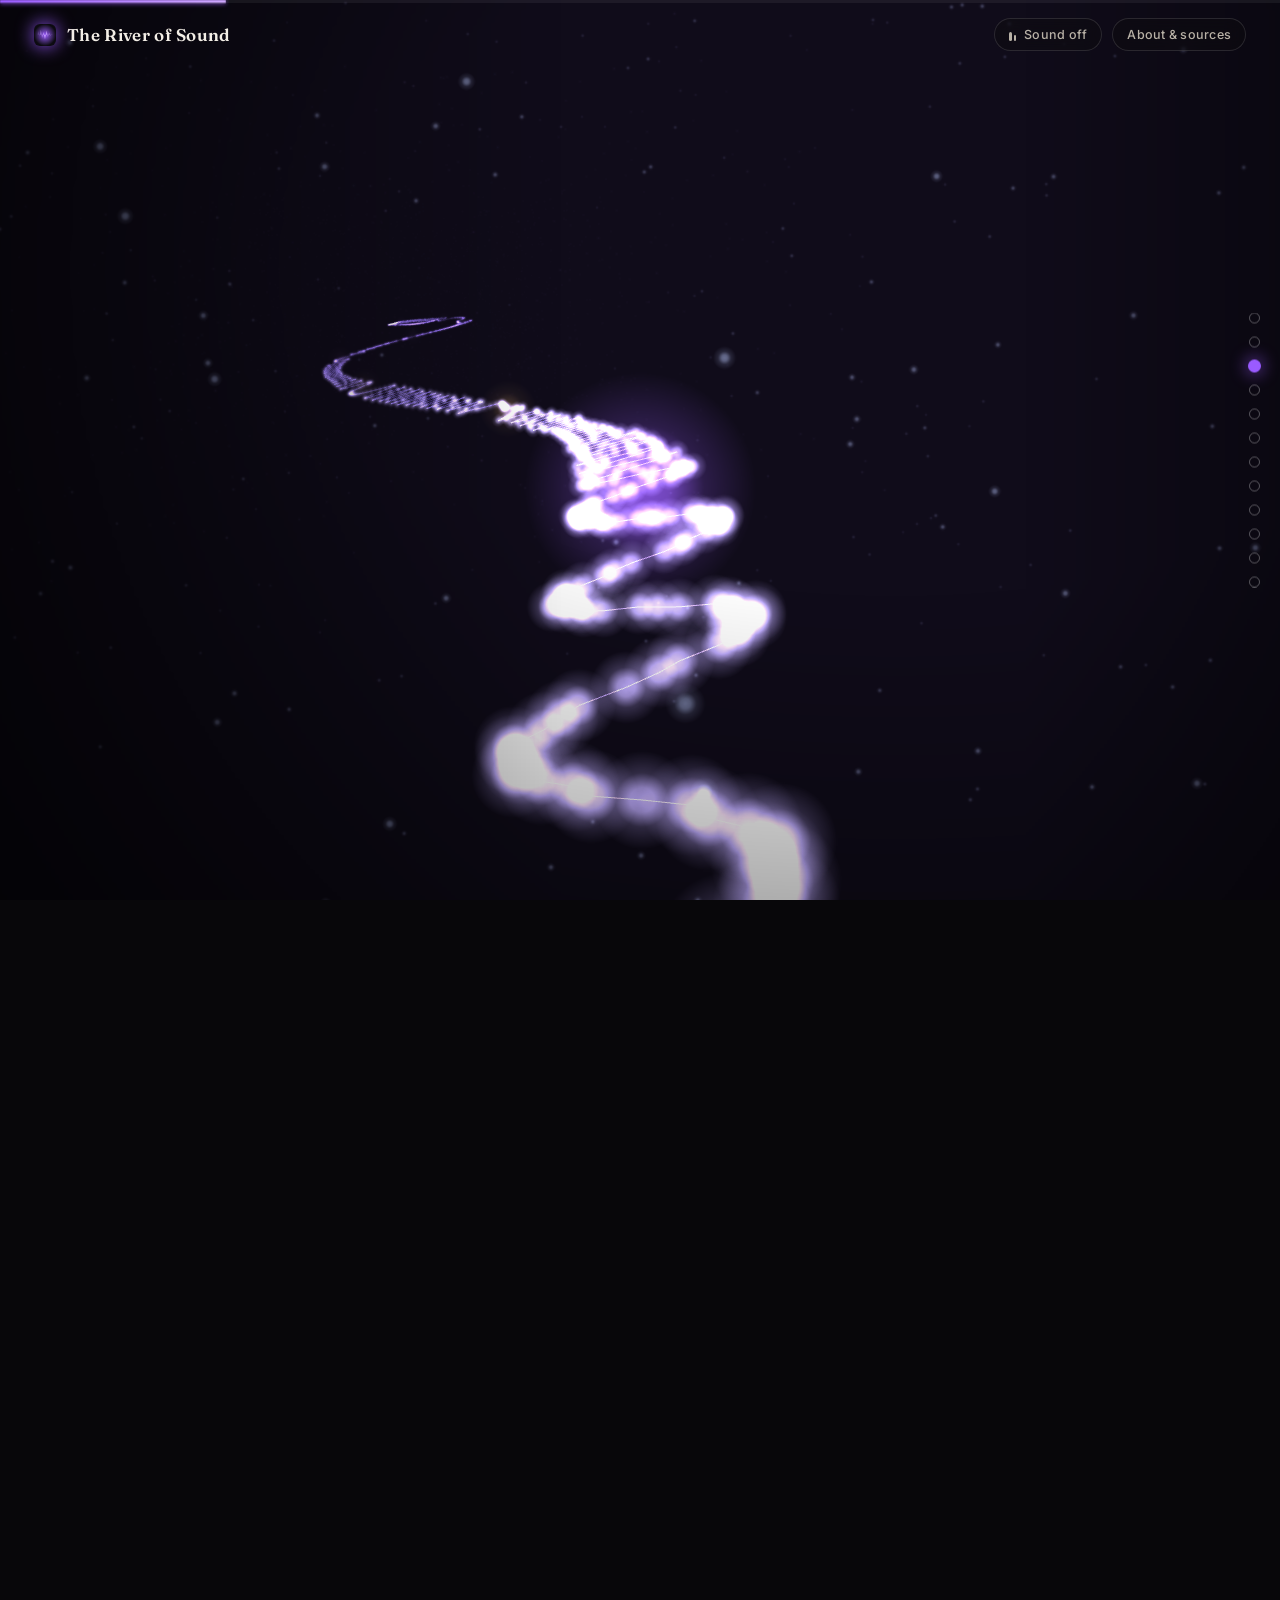
==== commit fad1e85e: "Update river-of-sound.html" ====
--- a/river-of-sound.html
+++ b/river-of-sound.html
@@ -791,21 +791,22 @@
   {
     id: "goldenage",
     years: "late 1980s – 1990s",
-    title: "Fight the Power",
+    title: "F*** The Police",
     genre: "The Golden Age — rap as resistance",
     lens: "power",
-    hook: "“Black America’s frontline news, set to a beat.”",
+    hook: "“F*** the police comin straight from the underground!”",
     body:
-      "Hip-hop grew up angry and articulate. As the War on Drugs and mandatory-minimum sentencing filled " +
-      "prisons with young Black men, rap became Black America’s frontline news. Public Enemy’s <em>Fight " +
-      "the Power</em> (1989) scored Spike Lee’s <em>Do the Right Thing</em>; N.W.A’s “F— tha Police” " +
-      "(1988) testified to everyday police violence so vividly that the FBI mailed the label a warning. " +
-      "When the officers who beat Rodney King were acquitted in 1992, Los Angeles erupted — and the " +
-      "records had already told you why. This is “power and oppression” set to a breakbeat.",
-    voices: ["Public Enemy", "N.W.A", "Tupac Shakur", "Queen Latifah"],
+      "1988, Compton California, five men came together, the hip hop group known as N.W.A. This was the year" +
+      "they would go on to release one of the most influential anti-police harassment songs of all time. F*** The" +
+      "Police was a direct call out based on real life actions and experience, through shared hatred for the" +
+      "unlawful actions being committed by law enforcement, the group not only shared their message in an" +
+      "undeniable way, but they also established a legacy. This legacy is one that has been reciprocated" +
+      "throughout protests and movements to this day, with the song being played at many modern-day events,"+
+       "including ones such as the George Floyd protests in 2020.",
+    voices: ["N.W.A"],
     songs: [
       { t: "Fight the Power", a: "Public Enemy" },
-      { t: "Straight Outta Compton", a: "N.W.A" },
+      { t: "F*** The Police", a: "N.W.A" },
     ],
     seattle:
       "Sir Mix-a-Lot’s “Posse on Broadway” (1988) — cruising Seattle’s own streets — and his Nastymix " +
@@ -813,7 +814,7 @@
       "the coasts.",
     sources: [
       { label: "“Fight the Power” (Public Enemy) — Wikipedia", url: "https://en.wikipedia.org/wiki/Fight_the_Power_(Public_Enemy_song)" },
-      { label: "“F— tha Police” (N.W.A) — Wikipedia", url: "https://en.wikipedia.org/wiki/Fuck_tha_Police" },
+      { label: "“F*** tha Police” (N.W.A) — Wikipedia", url: "https://en.wikipedia.org/wiki/Fuck_tha_Police" },
       { label: "HistoryLink — Nastymix / Sir Mix-A-Lot Gold Record (1989)", url: "https://www.historylink.org/file/9793" },
     ],
     colors: { bg: "#120a06", accent: "#ffcf3a", accent2: "#ff5151" },
@@ -829,12 +830,12 @@
     lens: "reflection",
     hook: "“A generation asking what it had gained and lost.”",
     body:
-      "Against a backdrop of bling and big-label commercialism, a wave of artists turned back toward the " +
-      "roots. Lauryn Hill’s <em>The Miseducation of Lauryn Hill</em> (1998) wove gospel, soul, reggae, and " +
-      "hip-hop into a meditation on love, faith, and self-respect; Erykah Badu and D’Angelo made " +
-      "“neo-soul” a home for Black introspection. The lens here is <em>reflection</em>: a generation " +
-      "reclaiming live instruments, spirituality, and — above all — the voice of Black women at the " +
-      "center of the story.",
+      "By the 1990’s, hip hop had solidified itself as a cultural pillar in America, but it’s presence still had its" +
+      "flaws, artist Lauryn Hill was the one to point them out. From it’s early beginnings hip hop had a divide in" +
+      "gender, an issue of objectivity and disrespect. Through the song Doo Wop, Hill spoke on both genders and" +
+      "their flawed portrayal of identities, she did so without putting herself above it all, showing that the issue" +
+      "was not necessarily individual, but systemic. By doing so, she opened a new lane for the genre, one in " +
+      "which people could be vulnerable and admit to their faults.",
     voices: ["Lauryn Hill", "Erykah Badu", "D’Angelo", "The Roots"],
     songs: [
       { t: "Doo-Wop (That Thing)", a: "Lauryn Hill" },
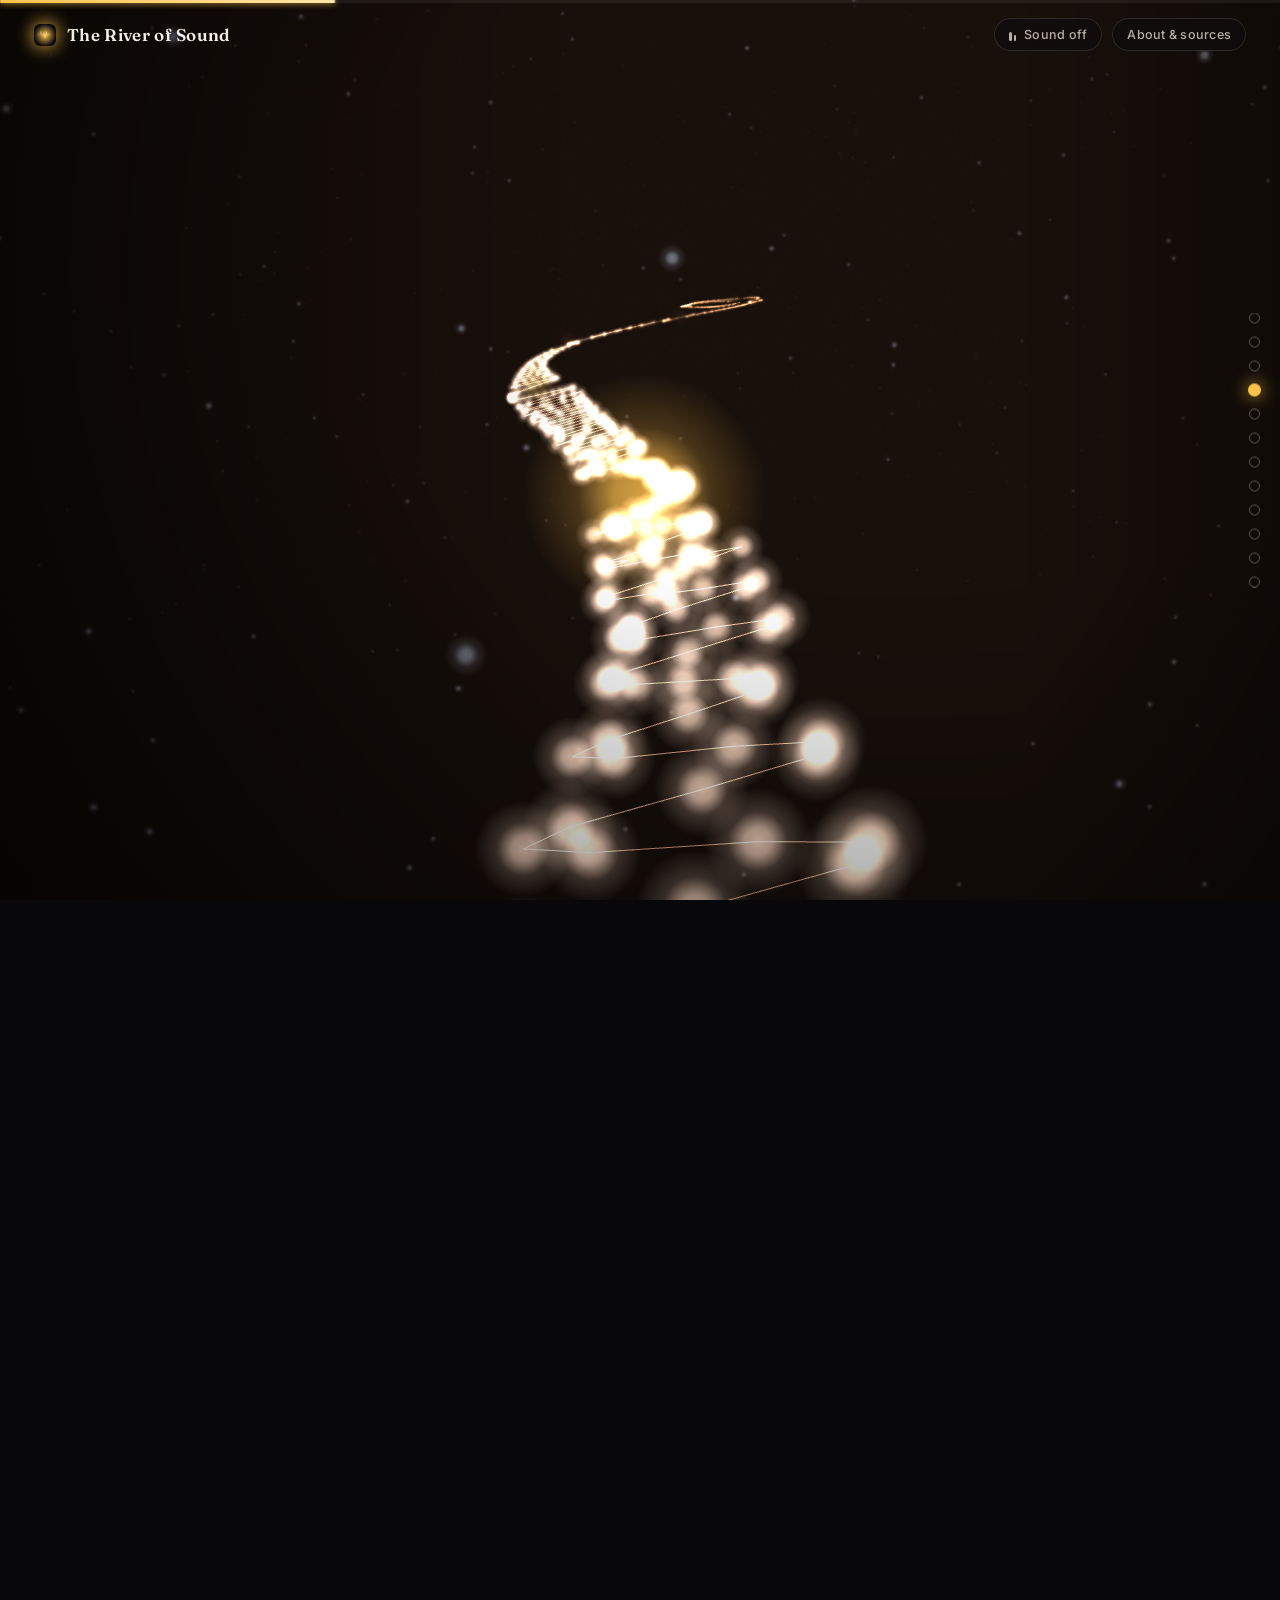
==== commit bc8855a4: "Update river-of-sound.html" ====
--- a/river-of-sound.html
+++ b/river-of-sound.html
@@ -796,11 +796,11 @@
     lens: "power",
     hook: "“F*** the police comin straight from the underground!”",
     body:
-      "1988, Compton California, five men came together, the hip hop group known as N.W.A. This was the year" +
-      "they would go on to release one of the most influential anti-police harassment songs of all time. F*** The" +
+      "1988, Compton California, five men came together, the hip hop group known as N.W.A. This was the year " +
+      "they would go on to release one of the most influential anti-police harassment songs of all time. F*** The " +
       "Police was a direct call out based on real life actions and experience, through shared hatred for the" +
-      "unlawful actions being committed by law enforcement, the group not only shared their message in an" +
-      "undeniable way, but they also established a legacy. This legacy is one that has been reciprocated" +
+      "unlawful actions being committed by law enforcement, the group not only shared their message in an"  +
+      "undeniable way, but they also established a legacy. This legacy is one that has been reciprocated " +
       "throughout protests and movements to this day, with the song being played at many modern-day events,"+
        "including ones such as the George Floyd protests in 2020.",
     voices: ["N.W.A"],
@@ -830,10 +830,10 @@
     lens: "reflection",
     hook: "“A generation asking what it had gained and lost.”",
     body:
-      "By the 1990’s, hip hop had solidified itself as a cultural pillar in America, but it’s presence still had its" +
-      "flaws, artist Lauryn Hill was the one to point them out. From it’s early beginnings hip hop had a divide in" +
-      "gender, an issue of objectivity and disrespect. Through the song Doo Wop, Hill spoke on both genders and" +
-      "their flawed portrayal of identities, she did so without putting herself above it all, showing that the issue" +
+      "By the 1990’s, hip hop had solidified itself as a cultural pillar in America, but it’s presence still had its " +
+      "flaws, artist Lauryn Hill was the one to point them out. From it’s early beginnings hip hop had a divide in " +
+      "gender, an issue of objectivity and disrespect. Through the song Doo Wop, Hill spoke on both genders and " +
+      "their flawed portrayal of identities, she did so without putting herself above it all, showing that the issue " +
       "was not necessarily individual, but systemic. By doing so, she opened a new lane for the genre, one in " +
       "which people could be vulnerable and admit to their faults.",
     voices: ["Lauryn Hill", "Erykah Badu", "D’Angelo", "The Roots"],
@@ -859,12 +859,12 @@
     lens: "reflection",
     hook: "“Love, lets talk about love.”",
     body:
-      "Black Panther was a colossal release in the cinema industry; it brought forth black pride and" +
-      "empowerment, reaching a level of popularity far out of the reach of most movies. But this success did not" +
-      "just come from the high level acting or production quality; the music played a massive role as well. All" +
+      "Black Panther was a colossal release in the cinema industry; it brought forth black pride and " +
+      "empowerment, reaching a level of popularity far out of the reach of most movies. But this success did not " +
+      "just come from the high level acting or production quality; the music played a massive role as well. All " +
       "The Stars by Kendrick Lamar featuring SZA was not just a soundtrack; it was a representation of history," +
-      "culture, and innovation. The song features callbacks to themes of Afrofuturism, mythology, and much" +
-      "more. It’s tone and lyricism called attention to the individuality and beauty of African culture, all while" +
+      "culture, and innovation. The song features callbacks to themes of Afrofuturism, mythology, and much " +
+      "more. It’s tone and lyricism called attention to the individuality and beauty of African culture, all while " +
       "looking stunning both in theatres and music videos.",
     voices: ["Kendrick Lamar", "SZA"],
     songs: [
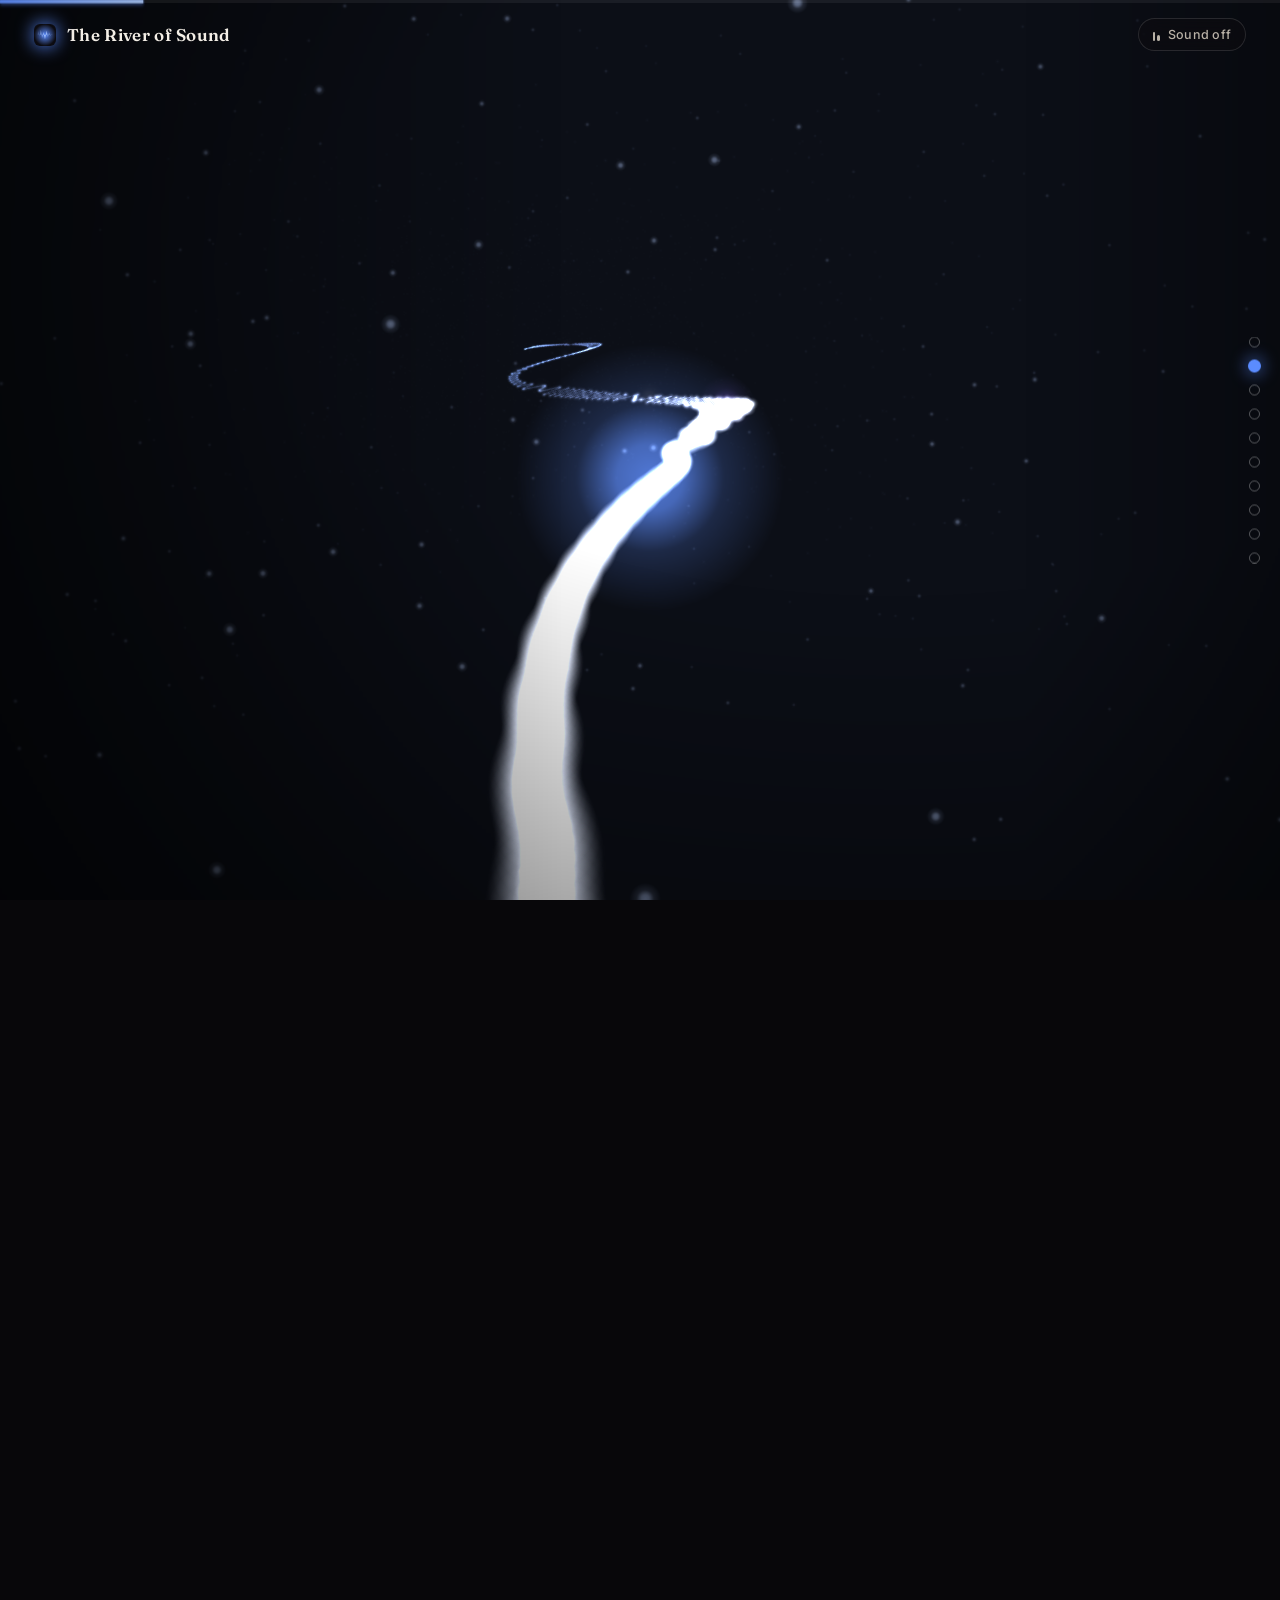
==== commit 43176489: "Rework timeline: new first 4 eras, drop start screen/sources button & two nodes - Replace the first " ====
--- a/river-of-sound.html
+++ b/river-of-sound.html
@@ -435,7 +435,6 @@
         <button id="sound-toggle" aria-pressed="false" title="Toggle the synthesized ambient bed">
           <span class="s-ico" aria-hidden="true"></span><span class="s-label">Sound off</span>
         </button>
-        <button id="about-toggle" title="About &amp; sources">About &amp; sources</button>
       </div>
     </header>
 
@@ -447,28 +446,6 @@
     <!-- Right-side era navigation -->
     <nav id="dots" aria-label="Jump to era"></nav>
 
-  </div>
-
-  <!-- Intro / title card -->
-  <section id="intro">
-    <div class="intro-inner">
-      <p class="kicker">Black Studies Honors · Seattle Public Schools</p>
-      <h1>The River<span>of</span>Sound</h1>
-      <p class="question">How has Black music evolved throughout history —<br>and how does it
-        reflect the issues of its time?</p>
-      <blockquote id="epigraph"></blockquote>
-      <button id="begin">Enter the river <span aria-hidden="true">↓</span></button>
-      <p class="scroll-hint">scroll to begin · jump between eras using the dots once inside</p>
-    </div>
-  </section>
-
-  <!-- About / sources modal -->
-  <div id="about">
-    <div class="about-card">
-      <button id="about-close" aria-label="Close">×</button>
-      <h2>About &amp; sources</h2>
-      <div id="about-body"></div>
-    </div>
   </div>
 
   <script>
@@ -513,24 +490,21 @@
   /* 1 ───────────────────────────────────────────────────────── */
   {
     id: "roots",
-    years: "Before 1619",
-    title: "Before the Word, the Drum",
-    genre: "West & Central African roots",
+    years: "Pre-1600s",
+    title: "Basic African Drums",
+    genre: "Origins · West African roots",
     lens: "identity",
-    hook: "“The drum talks; the people answer.”",
+    hook: "",
     body:
-      "Every genre downstream of this point begins in West and Central Africa, where music was never " +
-      "merely entertainment — it was memory, law, worship, and news. The griot carried a community’s " +
-      "entire history in song; the talking drum imitated speech; and everyone answered the leader’s line " +
-      "in <em>call-and-response</em>. When millions were stolen through the Middle Passage, captors could " +
-      "take their freedom but not these tools. Polyrhythm, the bent “blue note,” improvisation, and " +
-      "call-and-response survived in the body — the hidden source code of everything that follows.",
-    voices: ["Griots", "Talking drums", "Polyrhythm", "Call-and-response"],
-    songs: [{ t: "West African drum & griot tradition", a: "" }],
+      "The drums were the predecessor to modern Black music. In West Africa, drums weren’t only an " +
+      "instrument of beat; they were cultural instruments used in ceremonies, storytelling, and " +
+      "communication. Enslaved Africans brought with them drums like the Djembe, bringing those " +
+      "cultural traditions with them.",
+    voices: ["The Djembe", "Ceremony", "Storytelling", "Communication"],
+    songs: [{ t: "West African drum traditions", a: "" }],
     seattle: null,
     sources: [
-      { label: "Smithsonian NMAAHC — Musical Crossroads", url: "https://nmaahc.si.edu/explore/exhibitions/musical-crossroads" },
-      { label: "Smithsonian Music — Musical Crossroads", url: "https://music.si.edu/story/musical-crossroads" },
+      { label: "DrumRoots — The History of the Djembe Drum", url: "https://www.drumroots.org.uk/2025/06/the-fascinating-history-of-the-djembe-drum-a-journey-through-rhythm-and-culture/" },
     ],
     colors: { bg: "#160d07", accent: "#ff9d3c", accent2: "#ffd28a" },
     wave: { amp: 0.80, freq: 1.1, sharp: 0.06, jitter: 0.10, swell: 0.85, speed: 0.45 },
@@ -539,30 +513,23 @@
   /* 2 ───────────────────────────────────────────────────────── */
   {
     id: "spirituals",
-    years: "1619 – 1865",
-    title: "Steal Away",
-    genre: "Spirituals · field hollers · work songs",
+    years: "1800s",
+    title: "Wade in the Water",
+    genre: "Sorrow Songs · Spirituals",
     lens: "resistance",
-    hook: "“Wade in the water, children…”",
+    hook: "",
     body:
-      "Enslaved people were forbidden to read, write, or gather freely — so they testified in song. " +
-      "Spirituals and field hollers turned Christian imagery into a double language: “Heaven” could mean " +
-      "the North, the “Jordan” the Ohio River, and <em>Wade in the Water</em> a warning to throw the " +
-      "bloodhounds off the scent. Harriet Tubman is said to have used spirituals as signals on the " +
-      "Underground Railroad. Historians debate how literally any song worked as a map — but whether map " +
-      "or metaphor, the music did real work: it organized hope, preserved dignity, and made a way to " +
-      "endure, and sometimes escape, the unendurable.",
-    voices: ["The ring shout", "Harriet Tubman", "Fisk Jubilee Singers"],
-    songs: [
-      { t: "Wade in the Water", a: "Negro spiritual" },
-      { t: "Swing Low, Sweet Chariot", a: "Negro spiritual" },
-      { t: "Steal Away", a: "Negro spiritual" },
-    ],
+      "Wade in the Water is widely associated with the Underground Railroad. W.E.B. Du Bois called the " +
+      "genre of the acapella song “Sorrow Songs.” This genre was created by enslaved Black Americans. " +
+      "Sorrow songs were very spiritual, but were sometimes encoded with other meanings. Some examples " +
+      "of this are songs being used to communicate immediate alerts along with the escape through the " +
+      "Underground Railroad. Wade in the Water, specifically, has the message of wading through the " +
+      "water to lose bloodhounds’ trail.",
+    voices: ["W.E.B. Du Bois", "Sorrow Songs", "The Underground Railroad"],
+    songs: [{ t: "Wade in the Water", a: "Negro spiritual" }],
     seattle: null,
     sources: [
-      { label: "NMAAHC — Musical Crossroads (Roots & Agency)", url: "https://nmaahc.si.edu/explore/exhibitions/musical-crossroads" },
-      { label: "“Wade in the Water” — Wikipedia", url: "https://en.wikipedia.org/wiki/Wade_in_the_Water" },
-      { label: "WHYY — Decoding Underground Railroad songs", url: "https://whyy.org/articles/underground-railroad-expert-decodes-songs-with-practical-advice-for-fleeing-slaves/" },
+      { label: "American Songwriter — Behind the Meaning of “Wade in the Water”", url: "https://americansongwriter.com/behind-the-meaning-of-the-classic-gospel-song-wade-in-the-water/" },
     ],
     colors: { bg: "#07101f", accent: "#5b8cff", accent2: "#aecbff" },
     wave: { amp: 0.66, freq: 0.9, sharp: 0.0, jitter: 0.04, swell: 1.45, speed: 0.38 },
@@ -571,27 +538,20 @@
   /* 3 ───────────────────────────────────────────────────────── */
   {
     id: "blues",
-    years: "c. 1900 – 1920s",
-    title: "Trouble in Mind",
+    years: "Early 1920s",
+    title: "Downhearted Blues",
     genre: "The Blues",
     lens: "power",
-    hook: "“I hate to see that evenin’ sun go down.”",
+    hook: "",
     body:
-      "Freedom on paper met Jim Crow in fact: sharecropping debt, segregation, and the daily threat of " +
-      "violence. Out of the Mississippi Delta came the blues — three chords, twelve bars, and a brutally " +
-      "honest “I.” The blue notes bent between the cracks of the piano keys the way Black life bent around " +
-      "the cracks of the law. W.C. Handy wrote it down, Bessie Smith — the “Empress of the Blues” — sold " +
-      "millions, and the form became the grammar of nearly all American popular music to come. The blues " +
-      "did not cause the sorrow; it <em>named</em> it, and naming it was a kind of power.",
-    voices: ["W.C. Handy", "Bessie Smith", "Ma Rainey", "Robert Johnson"],
-    songs: [
-      { t: "Downhearted Blues", a: "Bessie Smith" },
-      { t: "Cross Road Blues", a: "Robert Johnson" },
-    ],
+      "Downhearted Blues was written by two Black women, Alberta Hunter and Lovie Austin. Over 750 " +
+      "thousand copies were sold and earned Bettie Smith the title, “Empress of the Blues,” showing " +
+      "record labels the audience for blues music is huge and should not be underestimated.",
+    voices: ["Alberta Hunter", "Lovie Austin"],
+    songs: [{ t: "Downhearted Blues", a: "Bessie Smith" }],
     seattle: null,
     sources: [
-      { label: "Britannica — Blues (music)", url: "https://www.britannica.com/art/blues-music" },
-      { label: "NMAAHC — Musical Crossroads", url: "https://nmaahc.si.edu/explore/exhibitions/musical-crossroads" },
+      { label: "Library of Congress — “Down-Hearted Blues” (National Recording Registry)", url: "https://www.loc.gov/static/programs/national-recording-preservation-board/documents/Down-HeartedBlues.pdf" },
     ],
     colors: { bg: "#140a18", accent: "#9a5bff", accent2: "#cfa8ff" },
     wave: { amp: 0.90, freq: 1.5, sharp: 0.10, jitter: 0.16, swell: 0.70, speed: 0.55 },
@@ -600,33 +560,21 @@
   /* 4 ───────────────────────────────────────────────────────── */
   {
     id: "jazz",
-    years: "1920s – 1930s",
-    title: "Take the A Train",
-    genre: "Jazz & the Harlem Renaissance",
+    years: "Late 1920s",
+    title: "West End Blues",
+    genre: "Jazz",
     lens: "identity",
-    hook: "“The freedom to invent yourself — even in a segregated room.”",
+    hook: "",
     body:
-      "The Great Migration carried six million Black Americans north and west, toward jobs and away from " +
-      "terror. In crowded new cities the blues went bright and modern and became jazz — improvised, " +
-      "swinging, brand-new. Harlem’s “New Negro” Renaissance made Black art a declaration of full " +
-      "citizenship; Louis Armstrong’s trumpet and Duke Ellington’s orchestra were sonic proof of genius. " +
-      "The contradiction was loud: at the Cotton Club, Black musicians played for whites-only crowds. By " +
-      "1939 Billie Holiday turned this music toward open protest with <em>Strange Fruit</em>, an " +
-      "anti-lynching ballad now called the first modern protest song.",
-    voices: ["Louis Armstrong", "Duke Ellington", "Bessie Smith", "Billie Holiday"],
-    songs: [
-      { t: "Take the A Train", a: "Duke Ellington" },
-      { t: "West End Blues", a: "Louis Armstrong" },
-      { t: "Strange Fruit", a: "Billie Holiday" },
-    ],
-    seattle:
-      "The same years lit up S. Jackson Street, the spine of Seattle’s Central District. Its clubs were " +
-      "among the only rooms in town where Black, white, and Asian residents met as social equals — the " +
-      "cradle of the city’s first real music scene.",
+      "In 1928, King Oliver wrote West End Blues for Louis Armstrong and His Hot Five. The intro changed " +
+      "how the genre of jazz was played and showed that an individual in a band could steal the show " +
+      "with a solo. Billie Holiday was inspired by this intro and song to build her career. Louis " +
+      "Armstrong went on to become the greatest jazz artist of all time.",
+    voices: ["King Oliver", "Louis Armstrong", "Billie Holiday"],
+    songs: [{ t: "West End Blues", a: "Louis Armstrong" }],
+    seattle: null,
     sources: [
-      { label: "HistoryLink — Jackson Street Jazz Scene (Seattle)", url: "https://www.historylink.org/File/22930" },
-      { label: "HistoryLink — Rhythm & Roots: Seattle’s First Sound", url: "https://www.historylink.org/File/3641" },
-      { label: "Britannica — “Strange Fruit”", url: "https://www.britannica.com/topic/Strange-Fruit-song" },
+      { label: "uDiscover Music — The Day Jazz Changed Forever", url: "https://www.udiscovermusic.com/stories/the-day-jazz-changed-forever/" },
     ],
     colors: { bg: "#1a1305", accent: "#ffc24a", accent2: "#ffe6a8" },
     wave: { amp: 0.80, freq: 3.2, sharp: 0.12, jitter: 0.46, swell: 0.60, speed: 1.00 },
@@ -659,39 +607,6 @@
     ],
     colors: { bg: "#1a0820", accent: "#d8b13a", accent2: "#ff9ed1" },
     wave: { amp: 1.05, freq: 1.3, sharp: 0.05, jitter: 0.08, swell: 1.6, speed: 0.50 },
-  },
-
-  /* 6 ───────────────────────────────────────────────────────── */
-  {
-    id: "rocknroll",
-    years: "late 1940s – 1950s",
-    title: "Tutti Frutti",
-    genre: "Rhythm & Blues → the birth of Rock ’n’ Roll",
-    lens: "power",
-    hook: "“They integrated the teenagers faster than the law integrated the schools.”",
-    body:
-      "After the war, gospel’s fire and the blues’ beat collided into rhythm & blues, then rock ’n’ roll. " +
-      "Chuck Berry’s storytelling and Little Richard’s scream were Black, defiant, and explosively new — " +
-      "Berry called his style “one long Sister Rosetta Tharpe impersonation.” But the color line ran " +
-      "straight through the charts: white artists covered Black songs for bigger sales and softer radio, " +
-      "and a sanitized “King” was crowned while the inventors were pushed to the margins. The music " +
-      "integrated American teenagers years before the law integrated their schools.",
-    voices: ["Chuck Berry", "Little Richard", "Fats Domino", "Big Mama Thornton"],
-    songs: [
-      { t: "Tutti Frutti", a: "Little Richard" },
-      { t: "Johnny B. Goode", a: "Chuck Berry" },
-    ],
-    seattle:
-      "In 1948 a blind 17-year-old named Ray Charles stepped off a bus and cut his first records here; " +
-      "his Maxin Trio gigged on Jackson Street alongside teenage Quincy Jones and Ernestine Anderson. " +
-      "Seattle’s scene helped raise three future legends.",
-    sources: [
-      { label: "HistoryLink — Jackson Street Jazz Scene (Ray Charles, 1948)", url: "https://www.historylink.org/File/22930" },
-      { label: "HistoryLink — Quincy Jones (1933–2024)", url: "https://historylink.org/File/10354" },
-      { label: "Britannica — Sister Rosetta Tharpe", url: "https://www.britannica.com/biography/Sister-Rosetta-Tharpe" },
-    ],
-    colors: { bg: "#1a0707", accent: "#ff5a4d", accent2: "#ffb38f" },
-    wave: { amp: 0.95, freq: 2.4, sharp: 0.35, jitter: 0.12, swell: 0.50, speed: 0.92 },
   },
 
   /* 7 ───────────────────────────────────────────────────────── */
@@ -723,39 +638,6 @@
     ],
     colors: { bg: "#1a0a14", accent: "#ff5e8a", accent2: "#ffb37e" },
     wave: { amp: 0.85, freq: 1.7, sharp: 0.08, jitter: 0.10, swell: 0.85, speed: 0.60 },
-  },
-
-  /* 8 ───────────────────────────────────────────────────────── */
-  {
-    id: "funk",
-    years: "late 1960s – 1970s",
-    title: "Say It Loud",
-    genre: "Funk & the Black Power era",
-    lens: "identity",
-    hook: "“Say it loud — I’m Black and I’m proud.”",
-    body:
-      "When nonviolence met fire hoses and assassinations, the mood hardened from <em>hope</em> to " +
-      "<em>pride and power</em>. In 1968 James Brown released “Say It Loud — I’m Black and I’m Proud,” and " +
-      "a generation traded the word “Negro” for “Black.” Funk made the downbeat — “the One” — heavy and " +
-      "unapologetic; Sly Stone, Gil Scott-Heron (“The Revolution Will Not Be Televised”), and " +
-      "Parliament-Funkadelic turned liberation into something you could dance to. Marvin Gaye’s " +
-      "<em>What’s Going On</em> (1971) mourned Vietnam, poverty, and a planet in trouble.",
-    voices: ["James Brown", "Sly & the Family Stone", "Gil Scott-Heron", "Marvin Gaye"],
-    songs: [
-      { t: "Say It Loud – I’m Black and I’m Proud", a: "James Brown" },
-      { t: "Star-Spangled Banner (Live at Woodstock)", a: "Jimi Hendrix" },
-      { t: "What’s Going On", a: "Marvin Gaye" },
-    ],
-    seattle:
-      "At Woodstock in 1969, Garfield High’s own Jimi Hendrix tore “The Star-Spangled Banner” into sirens " +
-      "and screams — a Black Seattleite forcing America to hear its own anthem through the chaos of war.",
-    sources: [
-      { label: "“Say It Loud – I’m Black and I’m Proud” — Wikipedia", url: "https://en.wikipedia.org/wiki/Say_It_Loud_%E2%80%93_I%27m_Black_and_I%27m_Proud" },
-      { label: "JimiHendrix.com — Star-Spangled Banner at Woodstock", url: "https://www.jimihendrix.com/editorial/star-spangled-banner-jimi-hendrix-at-woodstock-the-anthem-of-a-generation/" },
-      { label: "HistoryLink — Jimi Hendrix (1942–1970)", url: "https://www.historylink.org/file/2498" },
-    ],
-    colors: { bg: "#0f061a", accent: "#b6ff3a", accent2: "#ff5ee6" },
-    wave: { amp: 1.00, freq: 2.2, sharp: 0.50, jitter: 0.20, swell: 0.50, speed: 0.95 },
   },
 
   /* 9 ───────────────────────────────────────────────────────── */
@@ -1504,7 +1386,6 @@
 }
 function onScroll() {
   pTarget = clamp(window.scrollY / maxScroll(), 0, 1);
-  if (window.scrollY > 40) hideIntro();
 }
 
 function tick(now) {
@@ -1608,7 +1489,7 @@
     </div>
     <h2 class="p-title">${era.title}</h2>
     <p class="p-genre">${era.genre}</p>
-    <p class="p-hook">${era.hook}</p>
+    ${era.hook ? `<p class="p-hook">${era.hook}</p>` : ""}
     <p class="p-body">${era.body}</p>
     <div class="p-voices">${era.voices.map(v => `<span>${v}</span>`).join("")}</div>
     ${seattleHTML}
@@ -1649,7 +1530,6 @@
 }
 
 function scrollToEra(i) {
-  hideIntro();
   const targetP = (i + 0.5) / N;
   const targetY = targetP * maxScroll();
   smoothScrollTo(targetY, REDUCE ? 0 : 1100);
@@ -1668,47 +1548,6 @@
   }
   requestAnimationFrame(step);
 }
-
-/* ---- intro overlay ---- */
-let introHidden = false;
-function hideIntro() {
-  if (introHidden) return;
-  introHidden = true;
-  $("#intro").classList.add("gone");
-}
-
-/* ---- about / sources modal ---- */
-function buildAbout() {
-  const body = $("#about-body");
-  const list = ERAS.map((e) => `
-    <div class="src-era">
-      <h4><span style="color:${e.colors.accent}">●</span> ${e.years} — ${e.title}</h4>
-      <ul>${e.sources.map(s => `<li><a href="${s.url}" target="_blank" rel="noopener">${s.label} ↗</a></li>`).join("")}</ul>
-    </div>`).join("");
-  body.innerHTML = `
-    <p class="about-lead">An interactive answer to the question:
-      <em>“How has Black music evolved throughout history, and how does it reflect
-      the issues of its time?”</em></p>
-    <p>Made from the standpoint of an 11th-grade <strong>Black Studies Honors</strong>
-      student in <strong>Seattle Public Schools</strong>. Each era is read through one of
-      the four lenses of the SPS / Washington Ethnic Studies framework — Origins &amp;
-      Identity, Power &amp; Oppression, Resistance &amp; Liberation, and Reflection &amp;
-      Action — and four “📍 Seattle” threads follow the music home to the Central District:
-      the Jackson Street jazz scene, Ray Charles &amp; Quincy Jones, Jimi Hendrix, and
-      Sir Mix-a-Lot.</p>
-    <p class="about-epi">“${EPIGRAPH.lines.join(" ")}”<br><span>— ${EPIGRAPH.attribution}</span></p>
-    <p class="about-method">Built with Three.js. The flowing “river” is a single audio
-      waveform whose amplitude, frequency, attack, and harmony are re-shaped for every
-      genre — sparse call-and-response swells for the spirituals, syncopated flutter for
-      jazz, hard square-wave boom-bap for hip-hop. The optional sound is fully synthesized
-      (no copyrighted recordings). Song links open a search so you can hear the originals.</p>
-    <h3>All sources, by era</h3>
-    <div class="src-grid">${list}</div>
-  `;
-}
-
-function openAbout() { $("#about").classList.add("open"); }
-function closeAbout() { $("#about").classList.remove("open"); }
 
 /* ================================================================== *
  *  FALLBACK (no WebGL) — a fully readable vertical document
@@ -1749,27 +1588,12 @@
 /* ================================================================== *
  *  BOOT
  * ================================================================== */
-function fillIntro() {
-  $("#epigraph").innerHTML =
-    EPIGRAPH.lines.map(l => `<span>${l}</span>`).join("") +
-    `<cite>— ${EPIGRAPH.attribution}</cite>`;
-}
-
 function bindControls() {
   audio.onStatus = (s) => { lastStatus = s; updateSoundBtn(); };
-  $("#begin").addEventListener("click", () => {
-    hideIntro();
-    scrollToEra(0);
-    if (!REDUCE) audio.enable().then(updateSoundBtn);
-  });
   $("#sound-toggle").addEventListener("click", async () => {
     await audio.toggle();
     updateSoundBtn();
   });
-  $("#about-toggle").addEventListener("click", openAbout);
-  $("#about-close").addEventListener("click", closeAbout);
-  $("#about").addEventListener("click", (e) => { if (e.target.id === "about") closeAbout(); });
-  addEventListener("keydown", (e) => { if (e.key === "Escape") closeAbout(); });
 
   addEventListener("pointermove", (e) => {
     mouse.tx = (e.clientX / innerWidth - 0.5) * 2;
@@ -1789,9 +1613,7 @@
 }
 
 function main() {
-  fillIntro();
   buildDots();
-  buildAbout();
   bindControls();
 
   if (!renderer) return; // fallback already rendered
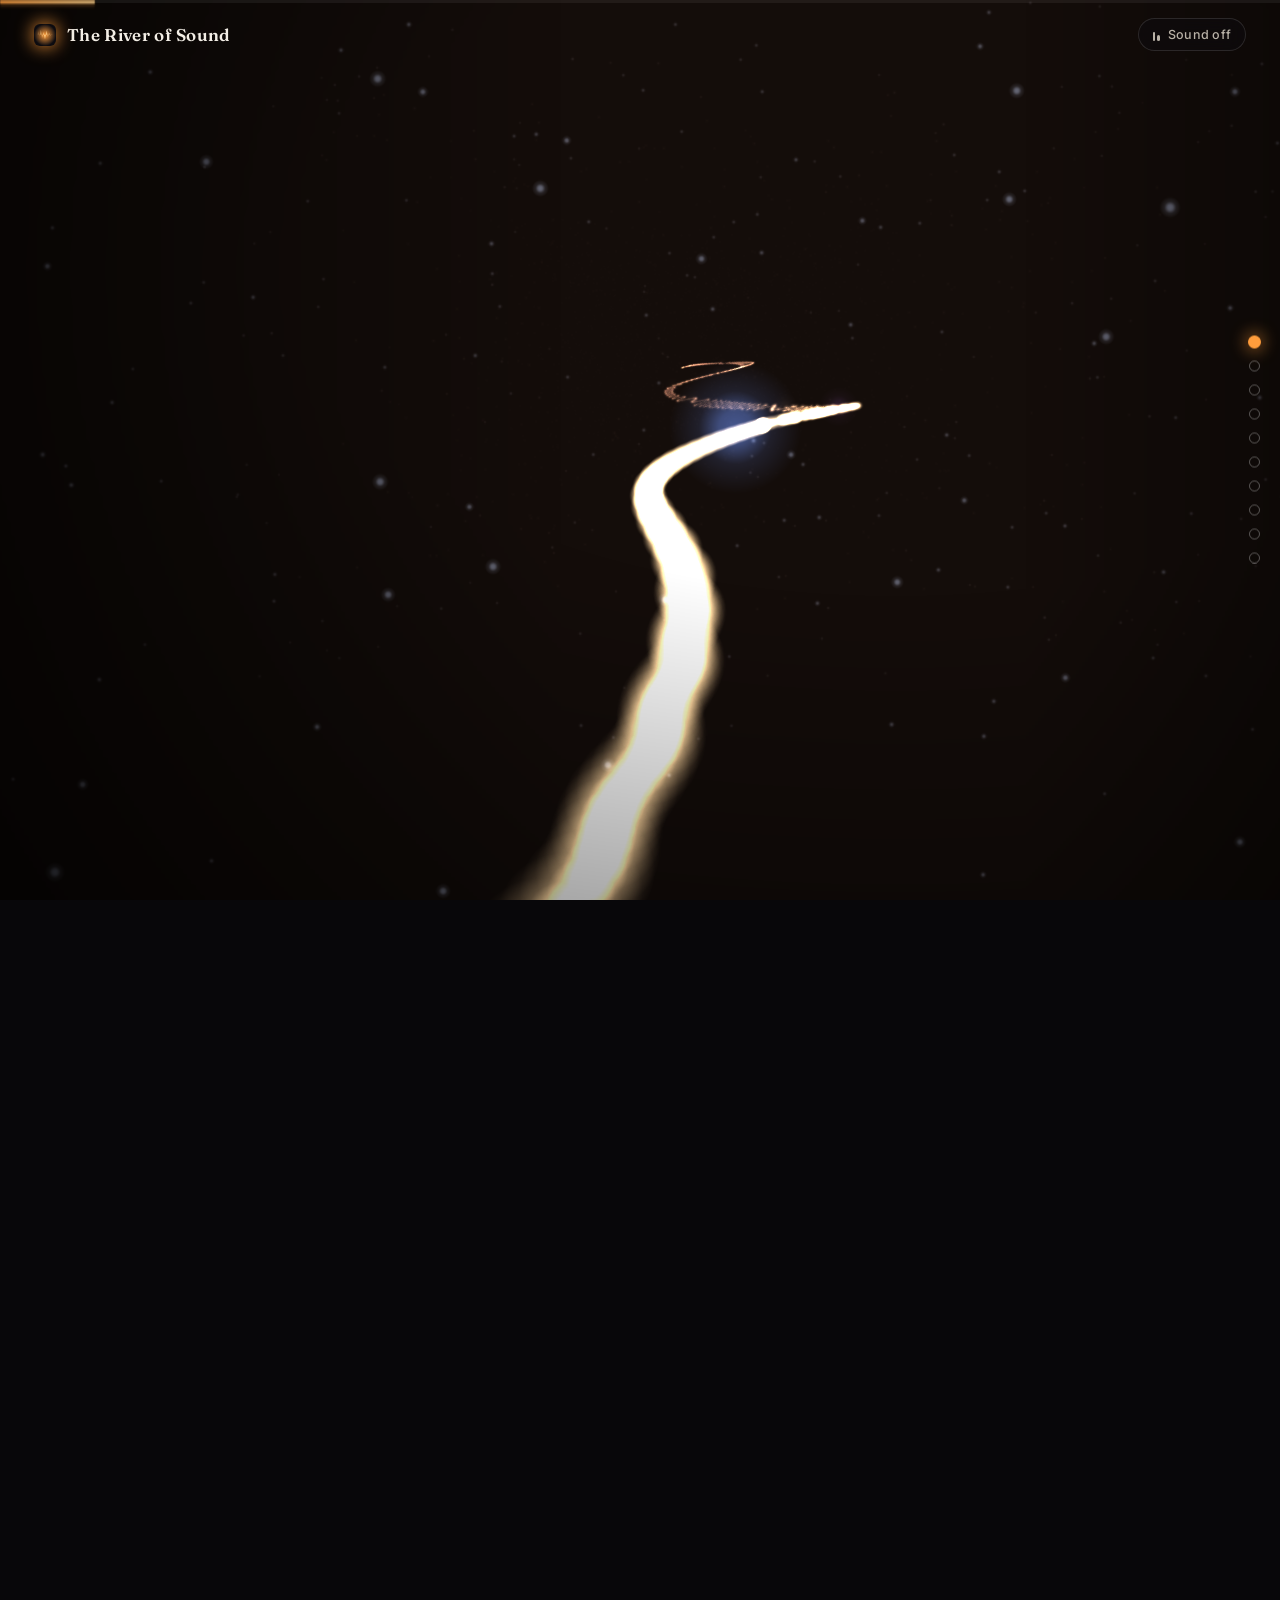
==== commit 01ce4fb3: "Restructure timeline: new opening eras, fewer nodes, no start screen - Replace the first four eras w" ====
--- a/river-of-sound.html
+++ b/river-of-sound.html
@@ -432,7 +432,7 @@
         <span class="brand-text">The River of Sound</span>
       </div>
       <div class="top-actions">
-        <button id="sound-toggle" aria-pressed="false" title="Toggle the synthesized ambient bed">
+        <button id="sound-toggle" aria-pressed="false" title="Toggle the sound">
           <span class="s-ico" aria-hidden="true"></span><span class="s-label">Sound off</span>
         </button>
       </div>
@@ -460,13 +460,9 @@
  *
  * Each era is read through one of the four lenses of the SPS / WA State
  * Ethnic Studies framework — Origins & Identity, Power & Oppression,
- * Resistance & Liberation, and Reflection & Action — so the project speaks
- * the same language as the course it was made for.
+ * Resistance & Liberation, and Reflection & Action.
  *
- * Every claim below is anchored to a credible source listed in `sources`
- * (Smithsonian / NMAAHC, the Library of Congress, HistoryLink.org for the
- * Seattle threads, Britannica, PBS, NPR, History.com). Song links open a
- * YouTube search so the listener can hear the music for themselves.
+ * Song links open a YouTube search so the listener can hear the music.
  */
 
 const EPIGRAPH = {
@@ -490,21 +486,21 @@
   /* 1 ───────────────────────────────────────────────────────── */
   {
     id: "roots",
-    years: "Pre-1600s",
+    years: "Origins (Pre-1600s)",
     title: "Basic African Drums",
-    genre: "Origins · West African roots",
+    genre: "West African drumming",
     lens: "identity",
-    hook: "",
+    hook: "“Ceremony, storytelling, communication.”",
     body:
       "The drums were the predecessor to modern Black music. In West Africa, drums weren’t only an " +
       "instrument of beat; they were cultural instruments used in ceremonies, storytelling, and " +
-      "communication. Enslaved Africans brought with them drums like the Djembe, bringing those " +
-      "cultural traditions with them.",
-    voices: ["The Djembe", "Ceremony", "Storytelling", "Communication"],
-    songs: [{ t: "West African drum traditions", a: "" }],
+      "communication. Enslaved Africans brought with them drums like the Djembe, bringing those cultural " +
+      "traditions with them.",
+    voices: ["The Djembe", "West African drummers"],
+    songs: [{ t: "Djembe drumming", a: "" }],
     seattle: null,
     sources: [
-      { label: "DrumRoots — The History of the Djembe Drum", url: "https://www.drumroots.org.uk/2025/06/the-fascinating-history-of-the-djembe-drum-a-journey-through-rhythm-and-culture/" },
+      { label: "The History of the Djembe Drum — Drum Roots", url: "https://www.drumroots.org.uk/2025/06/the-fascinating-history-of-the-djembe-drum-a-journey-through-rhythm-and-culture/" },
     ],
     colors: { bg: "#160d07", accent: "#ff9d3c", accent2: "#ffd28a" },
     wave: { amp: 0.80, freq: 1.1, sharp: 0.06, jitter: 0.10, swell: 0.85, speed: 0.45 },
@@ -515,21 +511,21 @@
     id: "spirituals",
     years: "1800s",
     title: "Wade in the Water",
-    genre: "Sorrow Songs · Spirituals",
+    genre: "Spirituals · the “Sorrow Songs”",
     lens: "resistance",
-    hook: "",
+    hook: "“Wade in the water, children…”",
     body:
       "Wade in the Water is widely associated with the Underground Railroad. W.E.B. Du Bois called the " +
       "genre of the acapella song “Sorrow Songs.” This genre was created by enslaved Black Americans. " +
-      "Sorrow songs were very spiritual, but were sometimes encoded with other meanings. Some examples " +
-      "of this are songs being used to communicate immediate alerts along with the escape through the " +
-      "Underground Railroad. Wade in the Water, specifically, has the message of wading through the " +
-      "water to lose bloodhounds’ trail.",
-    voices: ["W.E.B. Du Bois", "Sorrow Songs", "The Underground Railroad"],
+      "Sorrow songs were very spiritual, but were sometimes encoded with other meanings. Some examples of " +
+      "this are songs being used to communicate immediate alerts along with the escape through the " +
+      "Underground Railroad. Wade in the Water, specifically, has the message of wading through the water " +
+      "to lose bloodhounds’ trail.",
+    voices: ["W.E.B. Du Bois", "The “Sorrow Songs”"],
     songs: [{ t: "Wade in the Water", a: "Negro spiritual" }],
     seattle: null,
     sources: [
-      { label: "American Songwriter — Behind the Meaning of “Wade in the Water”", url: "https://americansongwriter.com/behind-the-meaning-of-the-classic-gospel-song-wade-in-the-water/" },
+      { label: "Behind the Meaning of “Wade in the Water” — American Songwriter", url: "https://americansongwriter.com/behind-the-meaning-of-the-classic-gospel-song-wade-in-the-water/" },
     ],
     colors: { bg: "#07101f", accent: "#5b8cff", accent2: "#aecbff" },
     wave: { amp: 0.66, freq: 0.9, sharp: 0.0, jitter: 0.04, swell: 1.45, speed: 0.38 },
@@ -542,16 +538,16 @@
     title: "Downhearted Blues",
     genre: "The Blues",
     lens: "power",
-    hook: "",
+    hook: "“The Empress of the Blues.”",
     body:
       "Downhearted Blues was written by two Black women, Alberta Hunter and Lovie Austin. Over 750 " +
-      "thousand copies were sold and earned Bettie Smith the title, “Empress of the Blues,” showing " +
+      "thousand copies were sold and earned Bessie Smith the title, “Empress of the Blues,” showing " +
       "record labels the audience for blues music is huge and should not be underestimated.",
-    voices: ["Alberta Hunter", "Lovie Austin"],
+    voices: ["Alberta Hunter", "Lovie Austin", "Bessie Smith"],
     songs: [{ t: "Downhearted Blues", a: "Bessie Smith" }],
     seattle: null,
     sources: [
-      { label: "Library of Congress — “Down-Hearted Blues” (National Recording Registry)", url: "https://www.loc.gov/static/programs/national-recording-preservation-board/documents/Down-HeartedBlues.pdf" },
+      { label: "“Down Hearted Blues” — Library of Congress (National Recording Registry)", url: "https://www.loc.gov/static/programs/national-recording-preservation-board/documents/Down-HeartedBlues.pdf" },
     ],
     colors: { bg: "#140a18", accent: "#9a5bff", accent2: "#cfa8ff" },
     wave: { amp: 0.90, freq: 1.5, sharp: 0.10, jitter: 0.16, swell: 0.70, speed: 0.55 },
@@ -564,17 +560,17 @@
     title: "West End Blues",
     genre: "Jazz",
     lens: "identity",
-    hook: "",
+    hook: "“The day jazz changed forever.”",
     body:
       "In 1928, King Oliver wrote West End Blues for Louis Armstrong and His Hot Five. The intro changed " +
-      "how the genre of jazz was played and showed that an individual in a band could steal the show " +
-      "with a solo. Billie Holiday was inspired by this intro and song to build her career. Louis " +
-      "Armstrong went on to become the greatest jazz artist of all time.",
+      "how the genre of jazz was played and showed that an individual in a band could steal the show with " +
+      "a solo. Billie Holiday was inspired by this intro and song to build her career. Louis Armstrong " +
+      "went on to become the greatest jazz artist of all time.",
     voices: ["King Oliver", "Louis Armstrong", "Billie Holiday"],
     songs: [{ t: "West End Blues", a: "Louis Armstrong" }],
     seattle: null,
     sources: [
-      { label: "uDiscover Music — The Day Jazz Changed Forever", url: "https://www.udiscovermusic.com/stories/the-day-jazz-changed-forever/" },
+      { label: "The Day Jazz Changed Forever — uDiscover Music", url: "https://www.udiscovermusic.com/stories/the-day-jazz-changed-forever/" },
     ],
     colors: { bg: "#1a1305", accent: "#ffc24a", accent2: "#ffe6a8" },
     wave: { amp: 0.80, freq: 3.2, sharp: 0.12, jitter: 0.46, swell: 0.60, speed: 1.00 },
@@ -609,7 +605,7 @@
     wave: { amp: 1.05, freq: 1.3, sharp: 0.05, jitter: 0.08, swell: 1.6, speed: 0.50 },
   },
 
-  /* 7 ───────────────────────────────────────────────────────── */
+  /* 6 ───────────────────────────────────────────────────────── */
   {
     id: "soul",
     years: "1960s",
@@ -640,7 +636,7 @@
     wave: { amp: 0.85, freq: 1.7, sharp: 0.08, jitter: 0.10, swell: 0.85, speed: 0.60 },
   },
 
-  /* 9 ───────────────────────────────────────────────────────── */
+  /* 7 ───────────────────────────────────────────────────────── */
   {
     id: "hiphop",
     years: "1973 – early 1980s",
@@ -669,7 +665,7 @@
     wave: { amp: 1.10, freq: 2.0, sharp: 0.72, jitter: 0.16, swell: 0.40, speed: 0.82 },
   },
 
-  /* 10 ──────────────────────────────────────────────────────── */
+  /* 8 ───────────────────────────────────────────────────────── */
   {
     id: "goldenage",
     years: "late 1980s – 1990s",
@@ -678,13 +674,13 @@
     lens: "power",
     hook: "“F*** the police comin straight from the underground!”",
     body:
-      "1988, Compton California, five men came together, the hip hop group known as N.W.A. This was the year " +
-      "they would go on to release one of the most influential anti-police harassment songs of all time. F*** The " +
-      "Police was a direct call out based on real life actions and experience, through shared hatred for the" +
-      "unlawful actions being committed by law enforcement, the group not only shared their message in an"  +
-      "undeniable way, but they also established a legacy. This legacy is one that has been reciprocated " +
-      "throughout protests and movements to this day, with the song being played at many modern-day events,"+
-       "including ones such as the George Floyd protests in 2020.",
+      "1988, Compton California, five men came together, the hip hop group known as N.W.A. This was the " +
+      "year they would go on to release one of the most influential anti-police harassment songs of all " +
+      "time. F*** The Police was a direct call out based on real life actions and experience, through " +
+      "shared hatred for the unlawful actions being committed by law enforcement, the group not only " +
+      "shared their message in an undeniable way, but they also established a legacy. This legacy is one " +
+      "that has been reciprocated throughout protests and movements to this day, with the song being " +
+      "played at many modern-day events, including ones such as the George Floyd protests in 2020.",
     voices: ["N.W.A"],
     songs: [
       { t: "Fight the Power", a: "Public Enemy" },
@@ -703,7 +699,7 @@
     wave: { amp: 1.05, freq: 2.7, sharp: 0.55, jitter: 0.30, swell: 0.45, speed: 1.00 },
   },
 
-  /* 11 ──────────────────────────────────────────────────────── */
+  /* 9 ──────────────────────────────────────────────────────── */
   {
     id: "neosoul",
     years: "late 1990s – 2000s",
@@ -712,12 +708,13 @@
     lens: "reflection",
     hook: "“A generation asking what it had gained and lost.”",
     body:
-      "By the 1990’s, hip hop had solidified itself as a cultural pillar in America, but it’s presence still had its " +
-      "flaws, artist Lauryn Hill was the one to point them out. From it’s early beginnings hip hop had a divide in " +
-      "gender, an issue of objectivity and disrespect. Through the song Doo Wop, Hill spoke on both genders and " +
-      "their flawed portrayal of identities, she did so without putting herself above it all, showing that the issue " +
-      "was not necessarily individual, but systemic. By doing so, she opened a new lane for the genre, one in " +
-      "which people could be vulnerable and admit to their faults.",
+      "By the 1990’s, hip hop had solidified itself as a cultural pillar in America, but its presence " +
+      "still had its flaws; artist Lauryn Hill was the one to point them out. From its early beginnings " +
+      "hip hop had a divide in gender, an issue of objectivity and disrespect. Through the song Doo Wop, " +
+      "Hill spoke on both genders and their flawed portrayal of identities; she did so without putting " +
+      "herself above it all, showing that the issue was not necessarily individual, but systemic. By " +
+      "doing so, she opened a new lane for the genre, one in which people could be vulnerable and admit " +
+      "to their faults.",
     voices: ["Lauryn Hill", "Erykah Badu", "D’Angelo", "The Roots"],
     songs: [
       { t: "Doo-Wop (That Thing)", a: "Lauryn Hill" },
@@ -732,22 +729,22 @@
     wave: { amp: 0.80, freq: 1.6, sharp: 0.10, jitter: 0.12, swell: 0.95, speed: 0.55 },
   },
 
-  /* 12 ──────────────────────────────────────────────────────── */
+  /* 10 ──────────────────────────────────────────────────────── */
   {
     id: "blm",
     years: "2013 – present",
     title: "All the Stars",
     genre: "The Black Lives Matter era",
     lens: "reflection",
-    hook: "“Love, lets talk about love.”",
+    hook: "“Love, let’s talk about love.”",
     body:
-      "Black Panther was a colossal release in the cinema industry; it brought forth black pride and " +
-      "empowerment, reaching a level of popularity far out of the reach of most movies. But this success did not " +
-      "just come from the high level acting or production quality; the music played a massive role as well. All " +
-      "The Stars by Kendrick Lamar featuring SZA was not just a soundtrack; it was a representation of history," +
-      "culture, and innovation. The song features callbacks to themes of Afrofuturism, mythology, and much " +
-      "more. It’s tone and lyricism called attention to the individuality and beauty of African culture, all while " +
-      "looking stunning both in theatres and music videos.",
+      "Black Panther was a colossal release in the cinema industry; it brought forth Black pride and " +
+      "empowerment, reaching a level of popularity far out of the reach of most movies. But this success " +
+      "did not just come from the high-level acting or production quality; the music played a massive role " +
+      "as well. All The Stars by Kendrick Lamar featuring SZA was not just a soundtrack; it was a " +
+      "representation of history, culture, and innovation. The song features callbacks to themes of " +
+      "Afrofuturism, mythology, and much more. Its tone and lyricism called attention to the individuality " +
+      "and beauty of African culture, all while looking stunning both in theatres and music videos.",
     voices: ["Kendrick Lamar", "SZA"],
     songs: [
       { t: "All The Stars", a: "Kendrick Lamar, SZA" },
@@ -1489,7 +1486,7 @@
     </div>
     <h2 class="p-title">${era.title}</h2>
     <p class="p-genre">${era.genre}</p>
-    ${era.hook ? `<p class="p-hook">${era.hook}</p>` : ""}
+    <p class="p-hook">${era.hook}</p>
     <p class="p-body">${era.body}</p>
     <div class="p-voices">${era.voices.map(v => `<span>${v}</span>`).join("")}</div>
     ${seattleHTML}
@@ -1594,7 +1591,6 @@
     await audio.toggle();
     updateSoundBtn();
   });
-
   addEventListener("pointermove", (e) => {
     mouse.tx = (e.clientX / innerWidth - 0.5) * 2;
     mouse.ty = (e.clientY / innerHeight - 0.5) * 2;
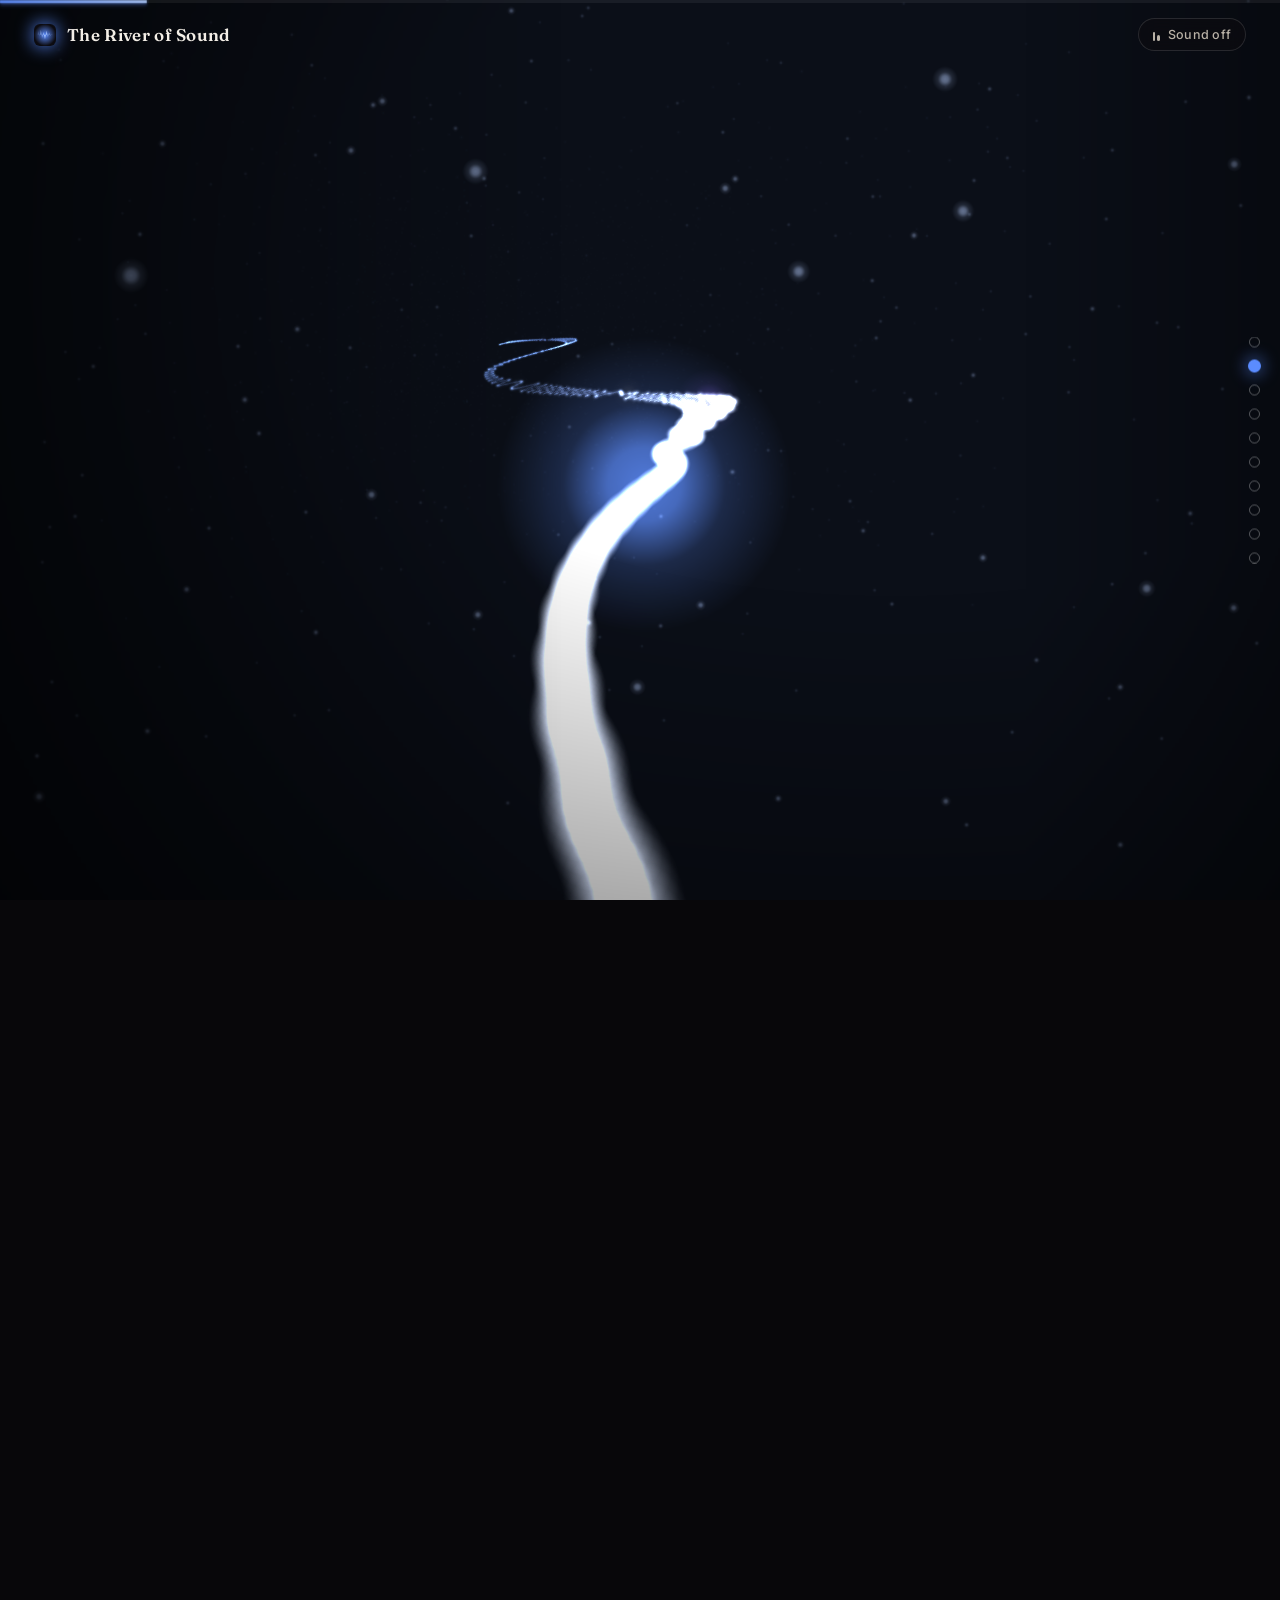
==== commit c23a8ec0: "Merge cff59aa357a6dc1d68cabaae16bdf02cfa3efccd into 48577021b49841eea455957900121fdd1ced9ad5" ====
--- a/river-of-sound.html
+++ b/river-of-sound.html
@@ -432,7 +432,7 @@
         <span class="brand-text">The River of Sound</span>
       </div>
       <div class="top-actions">
-        <button id="sound-toggle" aria-pressed="false" title="Toggle the sound">
+        <button id="sound-toggle" aria-pressed="false" title="Toggle the synthesized ambient bed">
           <span class="s-ico" aria-hidden="true"></span><span class="s-label">Sound off</span>
         </button>
       </div>
@@ -460,9 +460,13 @@
  *
  * Each era is read through one of the four lenses of the SPS / WA State
  * Ethnic Studies framework — Origins & Identity, Power & Oppression,
- * Resistance & Liberation, and Reflection & Action.
+ * Resistance & Liberation, and Reflection & Action — so the project speaks
+ * the same language as the course it was made for.
  *
- * Song links open a YouTube search so the listener can hear the music.
+ * Every claim below is anchored to a credible source listed in `sources`
+ * (Smithsonian / NMAAHC, the Library of Congress, HistoryLink.org for the
+ * Seattle threads, Britannica, PBS, NPR, History.com). Song links open a
+ * YouTube search so the listener can hear the music for themselves.
  */
 
 const EPIGRAPH = {
@@ -486,21 +490,21 @@
   /* 1 ───────────────────────────────────────────────────────── */
   {
     id: "roots",
-    years: "Origins (Pre-1600s)",
+    years: "Pre-1600s",
     title: "Basic African Drums",
-    genre: "West African drumming",
+    genre: "Origins · West African roots",
     lens: "identity",
-    hook: "“Ceremony, storytelling, communication.”",
+    hook: "",
     body:
       "The drums were the predecessor to modern Black music. In West Africa, drums weren’t only an " +
       "instrument of beat; they were cultural instruments used in ceremonies, storytelling, and " +
-      "communication. Enslaved Africans brought with them drums like the Djembe, bringing those cultural " +
-      "traditions with them.",
-    voices: ["The Djembe", "West African drummers"],
-    songs: [{ t: "Djembe drumming", a: "" }],
+      "communication. Enslaved Africans brought with them drums like the Djembe, bringing those " +
+      "cultural traditions with them.",
+    voices: ["The Djembe", "Ceremony", "Storytelling", "Communication"],
+    songs: [{ t: "West African drum traditions", a: "" }],
     seattle: null,
     sources: [
-      { label: "The History of the Djembe Drum — Drum Roots", url: "https://www.drumroots.org.uk/2025/06/the-fascinating-history-of-the-djembe-drum-a-journey-through-rhythm-and-culture/" },
+      { label: "DrumRoots — The History of the Djembe Drum", url: "https://www.drumroots.org.uk/2025/06/the-fascinating-history-of-the-djembe-drum-a-journey-through-rhythm-and-culture/" },
     ],
     colors: { bg: "#160d07", accent: "#ff9d3c", accent2: "#ffd28a" },
     wave: { amp: 0.80, freq: 1.1, sharp: 0.06, jitter: 0.10, swell: 0.85, speed: 0.45 },
@@ -511,21 +515,21 @@
     id: "spirituals",
     years: "1800s",
     title: "Wade in the Water",
-    genre: "Spirituals · the “Sorrow Songs”",
+    genre: "Sorrow Songs · Spirituals",
     lens: "resistance",
-    hook: "“Wade in the water, children…”",
+    hook: "",
     body:
       "Wade in the Water is widely associated with the Underground Railroad. W.E.B. Du Bois called the " +
       "genre of the acapella song “Sorrow Songs.” This genre was created by enslaved Black Americans. " +
-      "Sorrow songs were very spiritual, but were sometimes encoded with other meanings. Some examples of " +
-      "this are songs being used to communicate immediate alerts along with the escape through the " +
-      "Underground Railroad. Wade in the Water, specifically, has the message of wading through the water " +
-      "to lose bloodhounds’ trail.",
-    voices: ["W.E.B. Du Bois", "The “Sorrow Songs”"],
+      "Sorrow songs were very spiritual, but were sometimes encoded with other meanings. Some examples " +
+      "of this are songs being used to communicate immediate alerts along with the escape through the " +
+      "Underground Railroad. Wade in the Water, specifically, has the message of wading through the " +
+      "water to lose bloodhounds’ trail.",
+    voices: ["W.E.B. Du Bois", "Sorrow Songs", "The Underground Railroad"],
     songs: [{ t: "Wade in the Water", a: "Negro spiritual" }],
     seattle: null,
     sources: [
-      { label: "Behind the Meaning of “Wade in the Water” — American Songwriter", url: "https://americansongwriter.com/behind-the-meaning-of-the-classic-gospel-song-wade-in-the-water/" },
+      { label: "American Songwriter — Behind the Meaning of “Wade in the Water”", url: "https://americansongwriter.com/behind-the-meaning-of-the-classic-gospel-song-wade-in-the-water/" },
     ],
     colors: { bg: "#07101f", accent: "#5b8cff", accent2: "#aecbff" },
     wave: { amp: 0.66, freq: 0.9, sharp: 0.0, jitter: 0.04, swell: 1.45, speed: 0.38 },
@@ -538,16 +542,16 @@
     title: "Downhearted Blues",
     genre: "The Blues",
     lens: "power",
-    hook: "“The Empress of the Blues.”",
+    hook: "",
     body:
       "Downhearted Blues was written by two Black women, Alberta Hunter and Lovie Austin. Over 750 " +
-      "thousand copies were sold and earned Bessie Smith the title, “Empress of the Blues,” showing " +
+      "thousand copies were sold and earned Bettie Smith the title, “Empress of the Blues,” showing " +
       "record labels the audience for blues music is huge and should not be underestimated.",
-    voices: ["Alberta Hunter", "Lovie Austin", "Bessie Smith"],
+    voices: ["Alberta Hunter", "Lovie Austin"],
     songs: [{ t: "Downhearted Blues", a: "Bessie Smith" }],
     seattle: null,
     sources: [
-      { label: "“Down Hearted Blues” — Library of Congress (National Recording Registry)", url: "https://www.loc.gov/static/programs/national-recording-preservation-board/documents/Down-HeartedBlues.pdf" },
+      { label: "Library of Congress — “Down-Hearted Blues” (National Recording Registry)", url: "https://www.loc.gov/static/programs/national-recording-preservation-board/documents/Down-HeartedBlues.pdf" },
     ],
     colors: { bg: "#140a18", accent: "#9a5bff", accent2: "#cfa8ff" },
     wave: { amp: 0.90, freq: 1.5, sharp: 0.10, jitter: 0.16, swell: 0.70, speed: 0.55 },
@@ -560,17 +564,17 @@
     title: "West End Blues",
     genre: "Jazz",
     lens: "identity",
-    hook: "“The day jazz changed forever.”",
+    hook: "",
     body:
       "In 1928, King Oliver wrote West End Blues for Louis Armstrong and His Hot Five. The intro changed " +
-      "how the genre of jazz was played and showed that an individual in a band could steal the show with " +
-      "a solo. Billie Holiday was inspired by this intro and song to build her career. Louis Armstrong " +
-      "went on to become the greatest jazz artist of all time.",
+      "how the genre of jazz was played and showed that an individual in a band could steal the show " +
+      "with a solo. Billie Holiday was inspired by this intro and song to build her career. Louis " +
+      "Armstrong went on to become the greatest jazz artist of all time.",
     voices: ["King Oliver", "Louis Armstrong", "Billie Holiday"],
     songs: [{ t: "West End Blues", a: "Louis Armstrong" }],
     seattle: null,
     sources: [
-      { label: "The Day Jazz Changed Forever — uDiscover Music", url: "https://www.udiscovermusic.com/stories/the-day-jazz-changed-forever/" },
+      { label: "uDiscover Music — The Day Jazz Changed Forever", url: "https://www.udiscovermusic.com/stories/the-day-jazz-changed-forever/" },
     ],
     colors: { bg: "#1a1305", accent: "#ffc24a", accent2: "#ffe6a8" },
     wave: { amp: 0.80, freq: 3.2, sharp: 0.12, jitter: 0.46, swell: 0.60, speed: 1.00 },
@@ -605,7 +609,7 @@
     wave: { amp: 1.05, freq: 1.3, sharp: 0.05, jitter: 0.08, swell: 1.6, speed: 0.50 },
   },
 
-  /* 6 ───────────────────────────────────────────────────────── */
+  /* 7 ───────────────────────────────────────────────────────── */
   {
     id: "soul",
     years: "1960s",
@@ -636,7 +640,7 @@
     wave: { amp: 0.85, freq: 1.7, sharp: 0.08, jitter: 0.10, swell: 0.85, speed: 0.60 },
   },
 
-  /* 7 ───────────────────────────────────────────────────────── */
+  /* 9 ───────────────────────────────────────────────────────── */
   {
     id: "hiphop",
     years: "1973 – early 1980s",
@@ -665,7 +669,7 @@
     wave: { amp: 1.10, freq: 2.0, sharp: 0.72, jitter: 0.16, swell: 0.40, speed: 0.82 },
   },
 
-  /* 8 ───────────────────────────────────────────────────────── */
+  /* 10 ──────────────────────────────────────────────────────── */
   {
     id: "goldenage",
     years: "late 1980s – 1990s",
@@ -674,13 +678,13 @@
     lens: "power",
     hook: "“F*** the police comin straight from the underground!”",
     body:
-      "1988, Compton California, five men came together, the hip hop group known as N.W.A. This was the " +
-      "year they would go on to release one of the most influential anti-police harassment songs of all " +
-      "time. F*** The Police was a direct call out based on real life actions and experience, through " +
-      "shared hatred for the unlawful actions being committed by law enforcement, the group not only " +
-      "shared their message in an undeniable way, but they also established a legacy. This legacy is one " +
-      "that has been reciprocated throughout protests and movements to this day, with the song being " +
-      "played at many modern-day events, including ones such as the George Floyd protests in 2020.",
+      "1988, Compton California, five men came together, the hip hop group known as N.W.A. This was the year " +
+      "they would go on to release one of the most influential anti-police harassment songs of all time. F*** The " +
+      "Police was a direct call out based on real life actions and experience, through shared hatred for the" +
+      "unlawful actions being committed by law enforcement, the group not only shared their message in an"  +
+      "undeniable way, but they also established a legacy. This legacy is one that has been reciprocated " +
+      "throughout protests and movements to this day, with the song being played at many modern-day events,"+
+       "including ones such as the George Floyd protests in 2020.",
     voices: ["N.W.A"],
     songs: [
       { t: "Fight the Power", a: "Public Enemy" },
@@ -699,7 +703,7 @@
     wave: { amp: 1.05, freq: 2.7, sharp: 0.55, jitter: 0.30, swell: 0.45, speed: 1.00 },
   },
 
-  /* 9 ──────────────────────────────────────────────────────── */
+  /* 11 ──────────────────────────────────────────────────────── */
   {
     id: "neosoul",
     years: "late 1990s – 2000s",
@@ -708,13 +712,12 @@
     lens: "reflection",
     hook: "“A generation asking what it had gained and lost.”",
     body:
-      "By the 1990’s, hip hop had solidified itself as a cultural pillar in America, but its presence " +
-      "still had its flaws; artist Lauryn Hill was the one to point them out. From its early beginnings " +
-      "hip hop had a divide in gender, an issue of objectivity and disrespect. Through the song Doo Wop, " +
-      "Hill spoke on both genders and their flawed portrayal of identities; she did so without putting " +
-      "herself above it all, showing that the issue was not necessarily individual, but systemic. By " +
-      "doing so, she opened a new lane for the genre, one in which people could be vulnerable and admit " +
-      "to their faults.",
+      "By the 1990’s, hip hop had solidified itself as a cultural pillar in America, but it’s presence still had its " +
+      "flaws, artist Lauryn Hill was the one to point them out. From it’s early beginnings hip hop had a divide in " +
+      "gender, an issue of objectivity and disrespect. Through the song Doo Wop, Hill spoke on both genders and " +
+      "their flawed portrayal of identities, she did so without putting herself above it all, showing that the issue " +
+      "was not necessarily individual, but systemic. By doing so, she opened a new lane for the genre, one in " +
+      "which people could be vulnerable and admit to their faults.",
     voices: ["Lauryn Hill", "Erykah Badu", "D’Angelo", "The Roots"],
     songs: [
       { t: "Doo-Wop (That Thing)", a: "Lauryn Hill" },
@@ -729,22 +732,22 @@
     wave: { amp: 0.80, freq: 1.6, sharp: 0.10, jitter: 0.12, swell: 0.95, speed: 0.55 },
   },
 
-  /* 10 ──────────────────────────────────────────────────────── */
+  /* 12 ──────────────────────────────────────────────────────── */
   {
     id: "blm",
     years: "2013 – present",
     title: "All the Stars",
     genre: "The Black Lives Matter era",
     lens: "reflection",
-    hook: "“Love, let’s talk about love.”",
+    hook: "“Love, lets talk about love.”",
     body:
-      "Black Panther was a colossal release in the cinema industry; it brought forth Black pride and " +
-      "empowerment, reaching a level of popularity far out of the reach of most movies. But this success " +
-      "did not just come from the high-level acting or production quality; the music played a massive role " +
-      "as well. All The Stars by Kendrick Lamar featuring SZA was not just a soundtrack; it was a " +
-      "representation of history, culture, and innovation. The song features callbacks to themes of " +
-      "Afrofuturism, mythology, and much more. Its tone and lyricism called attention to the individuality " +
-      "and beauty of African culture, all while looking stunning both in theatres and music videos.",
+      "Black Panther was a colossal release in the cinema industry; it brought forth black pride and " +
+      "empowerment, reaching a level of popularity far out of the reach of most movies. But this success did not " +
+      "just come from the high level acting or production quality; the music played a massive role as well. All " +
+      "The Stars by Kendrick Lamar featuring SZA was not just a soundtrack; it was a representation of history," +
+      "culture, and innovation. The song features callbacks to themes of Afrofuturism, mythology, and much " +
+      "more. It’s tone and lyricism called attention to the individuality and beauty of African culture, all while " +
+      "looking stunning both in theatres and music videos.",
     voices: ["Kendrick Lamar", "SZA"],
     songs: [
       { t: "All The Stars", a: "Kendrick Lamar, SZA" },
@@ -1486,7 +1489,7 @@
     </div>
     <h2 class="p-title">${era.title}</h2>
     <p class="p-genre">${era.genre}</p>
-    <p class="p-hook">${era.hook}</p>
+    ${era.hook ? `<p class="p-hook">${era.hook}</p>` : ""}
     <p class="p-body">${era.body}</p>
     <div class="p-voices">${era.voices.map(v => `<span>${v}</span>`).join("")}</div>
     ${seattleHTML}
@@ -1591,6 +1594,7 @@
     await audio.toggle();
     updateSoundBtn();
   });
+
   addEventListener("pointermove", (e) => {
     mouse.tx = (e.clientX / innerWidth - 0.5) * 2;
     mouse.ty = (e.clientY / innerHeight - 0.5) * 2;
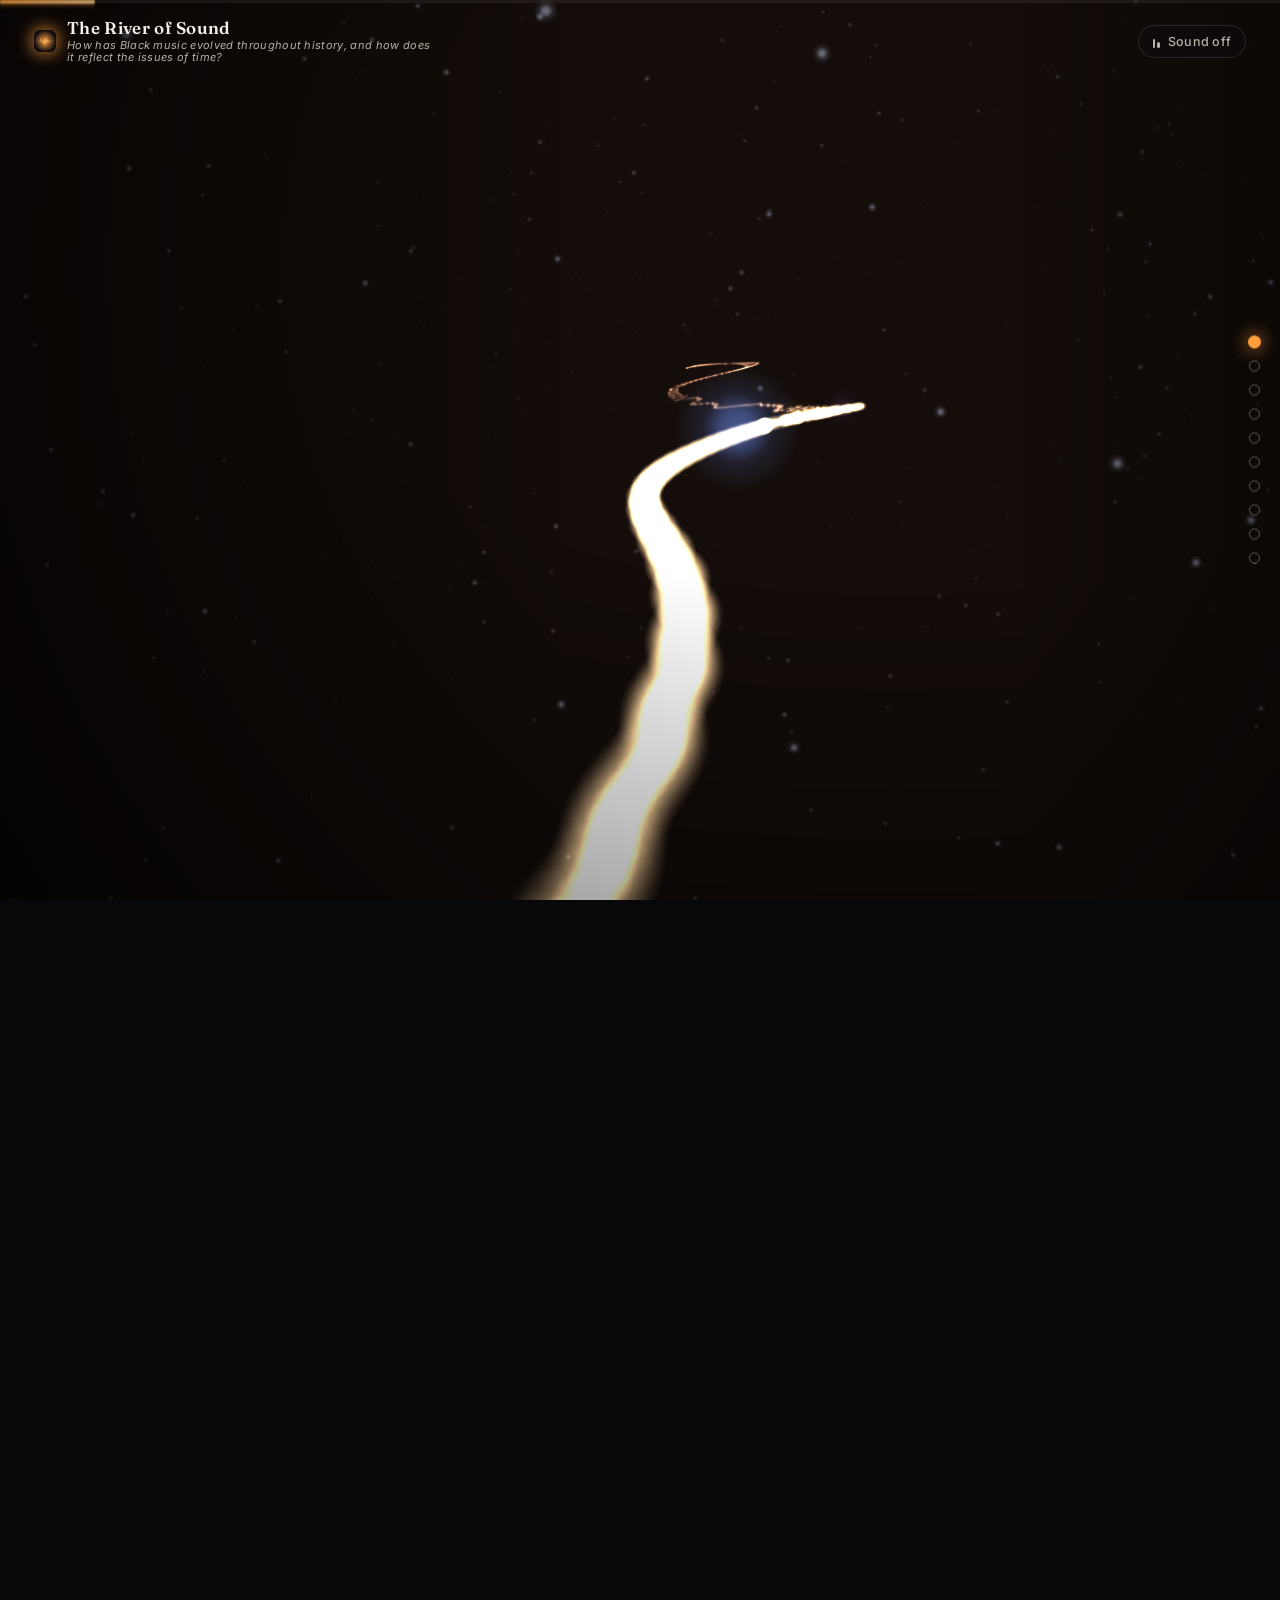
==== commit 6f5e5f24: "Add inquiry question; swap in Swing (Ellington) and Motown (My Girl) eras - Show the inquiry questio" ====
--- a/river-of-sound.html
+++ b/river-of-sound.html
@@ -99,7 +99,9 @@
   clip-path: polygon(0 50%,8% 30%,16% 60%,24% 20%,32% 70%,40% 35%,50% 80%,60% 25%,68% 65%,76% 38%,84% 60%,92% 45%,100% 50%,100% 52%,0 52%);
   opacity:.95;
 }
-.brand-text{ font-family:var(--serif); font-weight:600; font-size:17px; }
+.brand-text{ display:flex; flex-direction:column; line-height:1.16; }
+.brand-title{ font-family:var(--serif); font-weight:600; font-size:17px; }
+.brand-q{ font-size:11px; font-style:italic; color:var(--ink-dim); max-width:52ch; margin-top:1px; }
 
 .top-actions{ display:flex; gap:10px; }
 .top-actions button{
@@ -429,10 +431,13 @@
     <header id="topbar">
       <div class="brand">
         <span class="brand-mark" aria-hidden="true"></span>
-        <span class="brand-text">The River of Sound</span>
+        <span class="brand-text">
+          <span class="brand-title">The River of Sound</span>
+          <span class="brand-q">How has Black music evolved throughout history, and how does it reflect the issues of time?</span>
+        </span>
       </div>
       <div class="top-actions">
-        <button id="sound-toggle" aria-pressed="false" title="Toggle the synthesized ambient bed">
+        <button id="sound-toggle" aria-pressed="false" title="Toggle the sound">
           <span class="s-ico" aria-hidden="true"></span><span class="s-label">Sound off</span>
         </button>
       </div>
@@ -460,13 +465,9 @@
  *
  * Each era is read through one of the four lenses of the SPS / WA State
  * Ethnic Studies framework — Origins & Identity, Power & Oppression,
- * Resistance & Liberation, and Reflection & Action — so the project speaks
- * the same language as the course it was made for.
+ * Resistance & Liberation, and Reflection & Action.
  *
- * Every claim below is anchored to a credible source listed in `sources`
- * (Smithsonian / NMAAHC, the Library of Congress, HistoryLink.org for the
- * Seattle threads, Britannica, PBS, NPR, History.com). Song links open a
- * YouTube search so the listener can hear the music for themselves.
+ * Song links open a YouTube search so the listener can hear the music.
  */
 
 const EPIGRAPH = {
@@ -490,21 +491,21 @@
   /* 1 ───────────────────────────────────────────────────────── */
   {
     id: "roots",
-    years: "Pre-1600s",
+    years: "Origins (Pre-1600s)",
     title: "Basic African Drums",
-    genre: "Origins · West African roots",
+    genre: "West African drumming",
     lens: "identity",
-    hook: "",
+    hook: "“Ceremony, storytelling, communication.”",
     body:
       "The drums were the predecessor to modern Black music. In West Africa, drums weren’t only an " +
       "instrument of beat; they were cultural instruments used in ceremonies, storytelling, and " +
-      "communication. Enslaved Africans brought with them drums like the Djembe, bringing those " +
-      "cultural traditions with them.",
-    voices: ["The Djembe", "Ceremony", "Storytelling", "Communication"],
-    songs: [{ t: "West African drum traditions", a: "" }],
+      "communication. Enslaved Africans brought with them drums like the Djembe, bringing those cultural " +
+      "traditions with them.",
+    voices: ["The Djembe", "West African drummers"],
+    songs: [{ t: "Djembe drumming", a: "" }],
     seattle: null,
     sources: [
-      { label: "DrumRoots — The History of the Djembe Drum", url: "https://www.drumroots.org.uk/2025/06/the-fascinating-history-of-the-djembe-drum-a-journey-through-rhythm-and-culture/" },
+      { label: "The History of the Djembe Drum — Drum Roots", url: "https://www.drumroots.org.uk/2025/06/the-fascinating-history-of-the-djembe-drum-a-journey-through-rhythm-and-culture/" },
     ],
     colors: { bg: "#160d07", accent: "#ff9d3c", accent2: "#ffd28a" },
     wave: { amp: 0.80, freq: 1.1, sharp: 0.06, jitter: 0.10, swell: 0.85, speed: 0.45 },
@@ -515,21 +516,21 @@
     id: "spirituals",
     years: "1800s",
     title: "Wade in the Water",
-    genre: "Sorrow Songs · Spirituals",
+    genre: "Spirituals · the “Sorrow Songs”",
     lens: "resistance",
-    hook: "",
+    hook: "“Wade in the water, children…”",
     body:
       "Wade in the Water is widely associated with the Underground Railroad. W.E.B. Du Bois called the " +
       "genre of the acapella song “Sorrow Songs.” This genre was created by enslaved Black Americans. " +
-      "Sorrow songs were very spiritual, but were sometimes encoded with other meanings. Some examples " +
-      "of this are songs being used to communicate immediate alerts along with the escape through the " +
-      "Underground Railroad. Wade in the Water, specifically, has the message of wading through the " +
-      "water to lose bloodhounds’ trail.",
-    voices: ["W.E.B. Du Bois", "Sorrow Songs", "The Underground Railroad"],
+      "Sorrow songs were very spiritual, but were sometimes encoded with other meanings. Some examples of " +
+      "this are songs being used to communicate immediate alerts along with the escape through the " +
+      "Underground Railroad. Wade in the Water, specifically, has the message of wading through the water " +
+      "to lose bloodhounds’ trail.",
+    voices: ["W.E.B. Du Bois", "The “Sorrow Songs”"],
     songs: [{ t: "Wade in the Water", a: "Negro spiritual" }],
     seattle: null,
     sources: [
-      { label: "American Songwriter — Behind the Meaning of “Wade in the Water”", url: "https://americansongwriter.com/behind-the-meaning-of-the-classic-gospel-song-wade-in-the-water/" },
+      { label: "Behind the Meaning of “Wade in the Water” — American Songwriter", url: "https://americansongwriter.com/behind-the-meaning-of-the-classic-gospel-song-wade-in-the-water/" },
     ],
     colors: { bg: "#07101f", accent: "#5b8cff", accent2: "#aecbff" },
     wave: { amp: 0.66, freq: 0.9, sharp: 0.0, jitter: 0.04, swell: 1.45, speed: 0.38 },
@@ -542,16 +543,16 @@
     title: "Downhearted Blues",
     genre: "The Blues",
     lens: "power",
-    hook: "",
+    hook: "“The Empress of the Blues.”",
     body:
       "Downhearted Blues was written by two Black women, Alberta Hunter and Lovie Austin. Over 750 " +
-      "thousand copies were sold and earned Bettie Smith the title, “Empress of the Blues,” showing " +
+      "thousand copies were sold and earned Bessie Smith the title, “Empress of the Blues,” showing " +
       "record labels the audience for blues music is huge and should not be underestimated.",
-    voices: ["Alberta Hunter", "Lovie Austin"],
+    voices: ["Alberta Hunter", "Lovie Austin", "Bessie Smith"],
     songs: [{ t: "Downhearted Blues", a: "Bessie Smith" }],
     seattle: null,
     sources: [
-      { label: "Library of Congress — “Down-Hearted Blues” (National Recording Registry)", url: "https://www.loc.gov/static/programs/national-recording-preservation-board/documents/Down-HeartedBlues.pdf" },
+      { label: "“Down Hearted Blues” — Library of Congress (National Recording Registry)", url: "https://www.loc.gov/static/programs/national-recording-preservation-board/documents/Down-HeartedBlues.pdf" },
     ],
     colors: { bg: "#140a18", accent: "#9a5bff", accent2: "#cfa8ff" },
     wave: { amp: 0.90, freq: 1.5, sharp: 0.10, jitter: 0.16, swell: 0.70, speed: 0.55 },
@@ -564,17 +565,17 @@
     title: "West End Blues",
     genre: "Jazz",
     lens: "identity",
-    hook: "",
+    hook: "“The day jazz changed forever.”",
     body:
       "In 1928, King Oliver wrote West End Blues for Louis Armstrong and His Hot Five. The intro changed " +
-      "how the genre of jazz was played and showed that an individual in a band could steal the show " +
-      "with a solo. Billie Holiday was inspired by this intro and song to build her career. Louis " +
-      "Armstrong went on to become the greatest jazz artist of all time.",
+      "how the genre of jazz was played and showed that an individual in a band could steal the show with " +
+      "a solo. Billie Holiday was inspired by this intro and song to build her career. Louis Armstrong " +
+      "went on to become the greatest jazz artist of all time.",
     voices: ["King Oliver", "Louis Armstrong", "Billie Holiday"],
     songs: [{ t: "West End Blues", a: "Louis Armstrong" }],
     seattle: null,
     sources: [
-      { label: "uDiscover Music — The Day Jazz Changed Forever", url: "https://www.udiscovermusic.com/stories/the-day-jazz-changed-forever/" },
+      { label: "The Day Jazz Changed Forever — uDiscover Music", url: "https://www.udiscovermusic.com/stories/the-day-jazz-changed-forever/" },
     ],
     colors: { bg: "#1a1305", accent: "#ffc24a", accent2: "#ffe6a8" },
     wave: { amp: 0.80, freq: 3.2, sharp: 0.12, jitter: 0.46, swell: 0.60, speed: 1.00 },
@@ -582,65 +583,54 @@
 
   /* 5 ───────────────────────────────────────────────────────── */
   {
-    id: "gospel",
+    id: "swing",
     years: "1930s – 1940s",
-    title: "Precious Lord, Take My Hand",
-    genre: "Gospel",
+    title: "It Don’t Mean a Thing (If It Ain’t Got That Swing)",
+    genre: "Swing-era jazz",
     lens: "identity",
-    hook: "“The safest room in America to be fully, joyfully Black.”",
+    hook: "“It don’t mean a thing if it ain’t got that swing.”",
     body:
-      "During the Depression, Thomas A. Dorsey fused blues feeling with sacred words to invent gospel — " +
-      "and the Black church became a sanctuary where Black joy and grief could be voiced without apology. " +
-      "Mahalia Jackson’s voice could hold a whole congregation; Sister Rosetta Tharpe plugged in an " +
-      "electric guitar and, with holy distortion, essentially invented the sound of rock and roll a decade " +
-      "early. Gospel built the muscle — the choirs, the cadences, the organizing networks — that would " +
-      "soon power the Civil Rights Movement from the pew to the street.",
-    voices: ["Thomas A. Dorsey", "Mahalia Jackson", "Sister Rosetta Tharpe"],
-    songs: [
-      { t: "Take My Hand, Precious Lord", a: "Mahalia Jackson" },
-      { t: "Strange Things Happening Every Day", a: "Sister Rosetta Tharpe" },
-    ],
+      "Made in 1932, this song by Duke Ellington became an instant hit as it mixed a calming melody with a " +
+      "catchy rhythm. Duke Ellington was a very famous composer during this time, and he was especially " +
+      "known for his more unique pieces of jazz that really highlighted individual instruments in each of " +
+      "his works. Both Duke Ellington and this song elevated jazz in a way that no one else could have at " +
+      "the time. This song also popularized the use of the word “swing” to the public. It was a slang term " +
+      "in jazz, but he allowed the public to see and understand what it meant.",
+    voices: ["Duke Ellington"],
+    songs: [{ t: "It Don’t Mean a Thing (If It Ain’t Got That Swing)", a: "Duke Ellington" }],
     seattle: null,
     sources: [
-      { label: "Britannica — Sister Rosetta Tharpe", url: "https://www.britannica.com/biography/Sister-Rosetta-Tharpe" },
-      { label: "PBS American Masters — Sister Rosetta Tharpe", url: "https://www.pbs.org/wnet/americanmasters/sister-rosetta-tharpe-about-film/2463/" },
+      { label: "“It Don’t Mean a Thing…” (1932, Duke Ellington) — Swing & Beyond", url: "https://swingandbeyond.com/2016/09/01/it-dont-mean-a-thing-if-it-aint-got-that-swing-1932-duke-ellington/" },
     ],
     colors: { bg: "#1a0820", accent: "#d8b13a", accent2: "#ff9ed1" },
-    wave: { amp: 1.05, freq: 1.3, sharp: 0.05, jitter: 0.08, swell: 1.6, speed: 0.50 },
+    wave: { amp: 0.85, freq: 2.6, sharp: 0.14, jitter: 0.40, swell: 0.6, speed: 0.95 },
   },
 
-  /* 7 ───────────────────────────────────────────────────────── */
+  /* 6 ───────────────────────────────────────────────────────── */
   {
-    id: "soul",
+    id: "motown",
     years: "1960s",
-    title: "A Change Is Gonna Come",
-    genre: "Soul & Motown",
+    title: "My Girl",
+    genre: "Motown · soul & R&B",
     lens: "resistance",
-    hook: "“R-E-S-P-E-C-T.”",
+    hook: "“I’ve got sunshine on a cloudy day.”",
     body:
-      "As the Civil Rights Movement marched, soul gave it a heartbeat. Motown’s Berry Gordy engineered " +
-      "crossover hits that put Black faces and voices into white American living rooms — integration by " +
-      "airwave. Aretha Franklin spelled the movement’s demand in a single word: R-E-S-P-E-C-T. And in " +
-      "1964, after being turned away from a whites-only motel, Sam Cooke wrote <em>A Change Is Gonna " +
-      "Come</em>, a hymn of weary hope that became the movement’s unofficial anthem. Soul insisted that " +
-      "Black dignity was not up for negotiation.",
-    voices: ["Sam Cooke", "Aretha Franklin", "The Motown sound", "Curtis Mayfield"],
-    songs: [
-      { t: "A Change Is Gonna Come", a: "Sam Cooke" },
-      { t: "Respect", a: "Aretha Franklin" },
-    ],
-    seattle:
-      "Across town, a left-handed kid from the Central District named Jimmy Hendrix was teaching himself " +
-      "guitar — soon to leave Seattle and remake the instrument itself.",
+      "My Girl by The Temptations was created in 1964 and has since become a very classic and popular " +
+      "song. It is a mix of soul and R&B music, which creates the music genre of Motown. This genre was " +
+      "most popular in the 60s and 70s, but many of the songs created during that time are still very " +
+      "popular to this day. Some notable songs of this genre include “My Girl,” “Super Freak,” and “Just " +
+      "the Two of Us.”",
+    voices: ["The Temptations", "Motown"],
+    songs: [{ t: "My Girl", a: "The Temptations" }],
+    seattle: null,
     sources: [
-      { label: "Library of Congress — “A Change Is Gonna Come” (National Recording Registry)", url: "https://www.loc.gov/static/programs/national-recording-preservation-board/documents/AChangeIsGonnaCome.pdf" },
-      { label: "“A Change Is Gonna Come” — Wikipedia", url: "https://en.wikipedia.org/wiki/A_Change_Is_Gonna_Come" },
+      { label: "The Temptations, “My Girl” — uDiscover Music", url: "https://www.udiscovermusic.com/stories/the-temptations-my-girl-motown-song/" },
     ],
     colors: { bg: "#1a0a14", accent: "#ff5e8a", accent2: "#ffb37e" },
     wave: { amp: 0.85, freq: 1.7, sharp: 0.08, jitter: 0.10, swell: 0.85, speed: 0.60 },
   },
 
-  /* 9 ───────────────────────────────────────────────────────── */
+  /* 7 ───────────────────────────────────────────────────────── */
   {
     id: "hiphop",
     years: "1973 – early 1980s",
@@ -669,7 +659,7 @@
     wave: { amp: 1.10, freq: 2.0, sharp: 0.72, jitter: 0.16, swell: 0.40, speed: 0.82 },
   },
 
-  /* 10 ──────────────────────────────────────────────────────── */
+  /* 8 ───────────────────────────────────────────────────────── */
   {
     id: "goldenage",
     years: "late 1980s – 1990s",
@@ -678,13 +668,13 @@
     lens: "power",
     hook: "“F*** the police comin straight from the underground!”",
     body:
-      "1988, Compton California, five men came together, the hip hop group known as N.W.A. This was the year " +
-      "they would go on to release one of the most influential anti-police harassment songs of all time. F*** The " +
-      "Police was a direct call out based on real life actions and experience, through shared hatred for the" +
-      "unlawful actions being committed by law enforcement, the group not only shared their message in an"  +
-      "undeniable way, but they also established a legacy. This legacy is one that has been reciprocated " +
-      "throughout protests and movements to this day, with the song being played at many modern-day events,"+
-       "including ones such as the George Floyd protests in 2020.",
+      "1988, Compton California, five men came together, the hip hop group known as N.W.A. This was the " +
+      "year they would go on to release one of the most influential anti-police harassment songs of all " +
+      "time. F*** The Police was a direct call out based on real life actions and experience, through " +
+      "shared hatred for the unlawful actions being committed by law enforcement, the group not only " +
+      "shared their message in an undeniable way, but they also established a legacy. This legacy is one " +
+      "that has been reciprocated throughout protests and movements to this day, with the song being " +
+      "played at many modern-day events, including ones such as the George Floyd protests in 2020.",
     voices: ["N.W.A"],
     songs: [
       { t: "Fight the Power", a: "Public Enemy" },
@@ -703,7 +693,7 @@
     wave: { amp: 1.05, freq: 2.7, sharp: 0.55, jitter: 0.30, swell: 0.45, speed: 1.00 },
   },
 
-  /* 11 ──────────────────────────────────────────────────────── */
+  /* 9 ──────────────────────────────────────────────────────── */
   {
     id: "neosoul",
     years: "late 1990s – 2000s",
@@ -712,12 +702,13 @@
     lens: "reflection",
     hook: "“A generation asking what it had gained and lost.”",
     body:
-      "By the 1990’s, hip hop had solidified itself as a cultural pillar in America, but it’s presence still had its " +
-      "flaws, artist Lauryn Hill was the one to point them out. From it’s early beginnings hip hop had a divide in " +
-      "gender, an issue of objectivity and disrespect. Through the song Doo Wop, Hill spoke on both genders and " +
-      "their flawed portrayal of identities, she did so without putting herself above it all, showing that the issue " +
-      "was not necessarily individual, but systemic. By doing so, she opened a new lane for the genre, one in " +
-      "which people could be vulnerable and admit to their faults.",
+      "By the 1990’s, hip hop had solidified itself as a cultural pillar in America, but its presence " +
+      "still had its flaws; artist Lauryn Hill was the one to point them out. From its early beginnings " +
+      "hip hop had a divide in gender, an issue of objectivity and disrespect. Through the song Doo Wop, " +
+      "Hill spoke on both genders and their flawed portrayal of identities; she did so without putting " +
+      "herself above it all, showing that the issue was not necessarily individual, but systemic. By " +
+      "doing so, she opened a new lane for the genre, one in which people could be vulnerable and admit " +
+      "to their faults.",
     voices: ["Lauryn Hill", "Erykah Badu", "D’Angelo", "The Roots"],
     songs: [
       { t: "Doo-Wop (That Thing)", a: "Lauryn Hill" },
@@ -732,22 +723,22 @@
     wave: { amp: 0.80, freq: 1.6, sharp: 0.10, jitter: 0.12, swell: 0.95, speed: 0.55 },
   },
 
-  /* 12 ──────────────────────────────────────────────────────── */
+  /* 10 ──────────────────────────────────────────────────────── */
   {
     id: "blm",
     years: "2013 – present",
     title: "All the Stars",
     genre: "The Black Lives Matter era",
     lens: "reflection",
-    hook: "“Love, lets talk about love.”",
+    hook: "“Love, let’s talk about love.”",
     body:
-      "Black Panther was a colossal release in the cinema industry; it brought forth black pride and " +
-      "empowerment, reaching a level of popularity far out of the reach of most movies. But this success did not " +
-      "just come from the high level acting or production quality; the music played a massive role as well. All " +
-      "The Stars by Kendrick Lamar featuring SZA was not just a soundtrack; it was a representation of history," +
-      "culture, and innovation. The song features callbacks to themes of Afrofuturism, mythology, and much " +
-      "more. It’s tone and lyricism called attention to the individuality and beauty of African culture, all while " +
-      "looking stunning both in theatres and music videos.",
+      "Black Panther was a colossal release in the cinema industry; it brought forth Black pride and " +
+      "empowerment, reaching a level of popularity far out of the reach of most movies. But this success " +
+      "did not just come from the high-level acting or production quality; the music played a massive role " +
+      "as well. All The Stars by Kendrick Lamar featuring SZA was not just a soundtrack; it was a " +
+      "representation of history, culture, and innovation. The song features callbacks to themes of " +
+      "Afrofuturism, mythology, and much more. Its tone and lyricism called attention to the individuality " +
+      "and beauty of African culture, all while looking stunning both in theatres and music videos.",
     voices: ["Kendrick Lamar", "SZA"],
     songs: [
       { t: "All The Stars", a: "Kendrick Lamar, SZA" },
@@ -844,6 +835,13 @@
   blm:        { bpm: 76,  swing: .1,  root: 0,  bassWave: "sine", pad: [0, 5, 7, 12],
                 kick: "x-------x---x---", snare: "--------x-------", hat: "xxxxxxxxxxxxxxxx",
                 bass: [0,null,null,null,null,null,null,null,7,null,null,null,5,null,null,null] },
+  // swing-era jazz (Ellington) and Motown soul grooves
+  swing:      { bpm: 124, swing: .34, root: 0,  bassWave: "sine", pad: [0, 4, 7, 11, 14],
+                kick: "x-------x-------", snare: "--x---x---x---x-", hat: "x-xxx-xxx-xxx-xx",
+                bass: [0,null,4,null,7,null,9,null,7,null,4,null,2,null,0,null] },
+  motown:     { bpm: 102, swing: .16, root: 0,  bassWave: "triangle", pad: [0, 4, 9, 11],
+                kick: "x-----x-x-----x-", snare: "----x-------x---", hat: "x-x-x-x-x-x-x-x-",
+                bass: [0,null,null,4,null,null,7,null,9,null,7,null,4,null,null,null] },
 };
 
 class AudioEngine {
@@ -1489,7 +1487,7 @@
     </div>
     <h2 class="p-title">${era.title}</h2>
     <p class="p-genre">${era.genre}</p>
-    ${era.hook ? `<p class="p-hook">${era.hook}</p>` : ""}
+    <p class="p-hook">${era.hook}</p>
     <p class="p-body">${era.body}</p>
     <div class="p-voices">${era.voices.map(v => `<span>${v}</span>`).join("")}</div>
     ${seattleHTML}
@@ -1594,7 +1592,6 @@
     await audio.toggle();
     updateSoundBtn();
   });
-
   addEventListener("pointermove", (e) => {
     mouse.tx = (e.clientX / innerWidth - 0.5) * 2;
     mouse.ty = (e.clientY / innerHeight - 0.5) * 2;
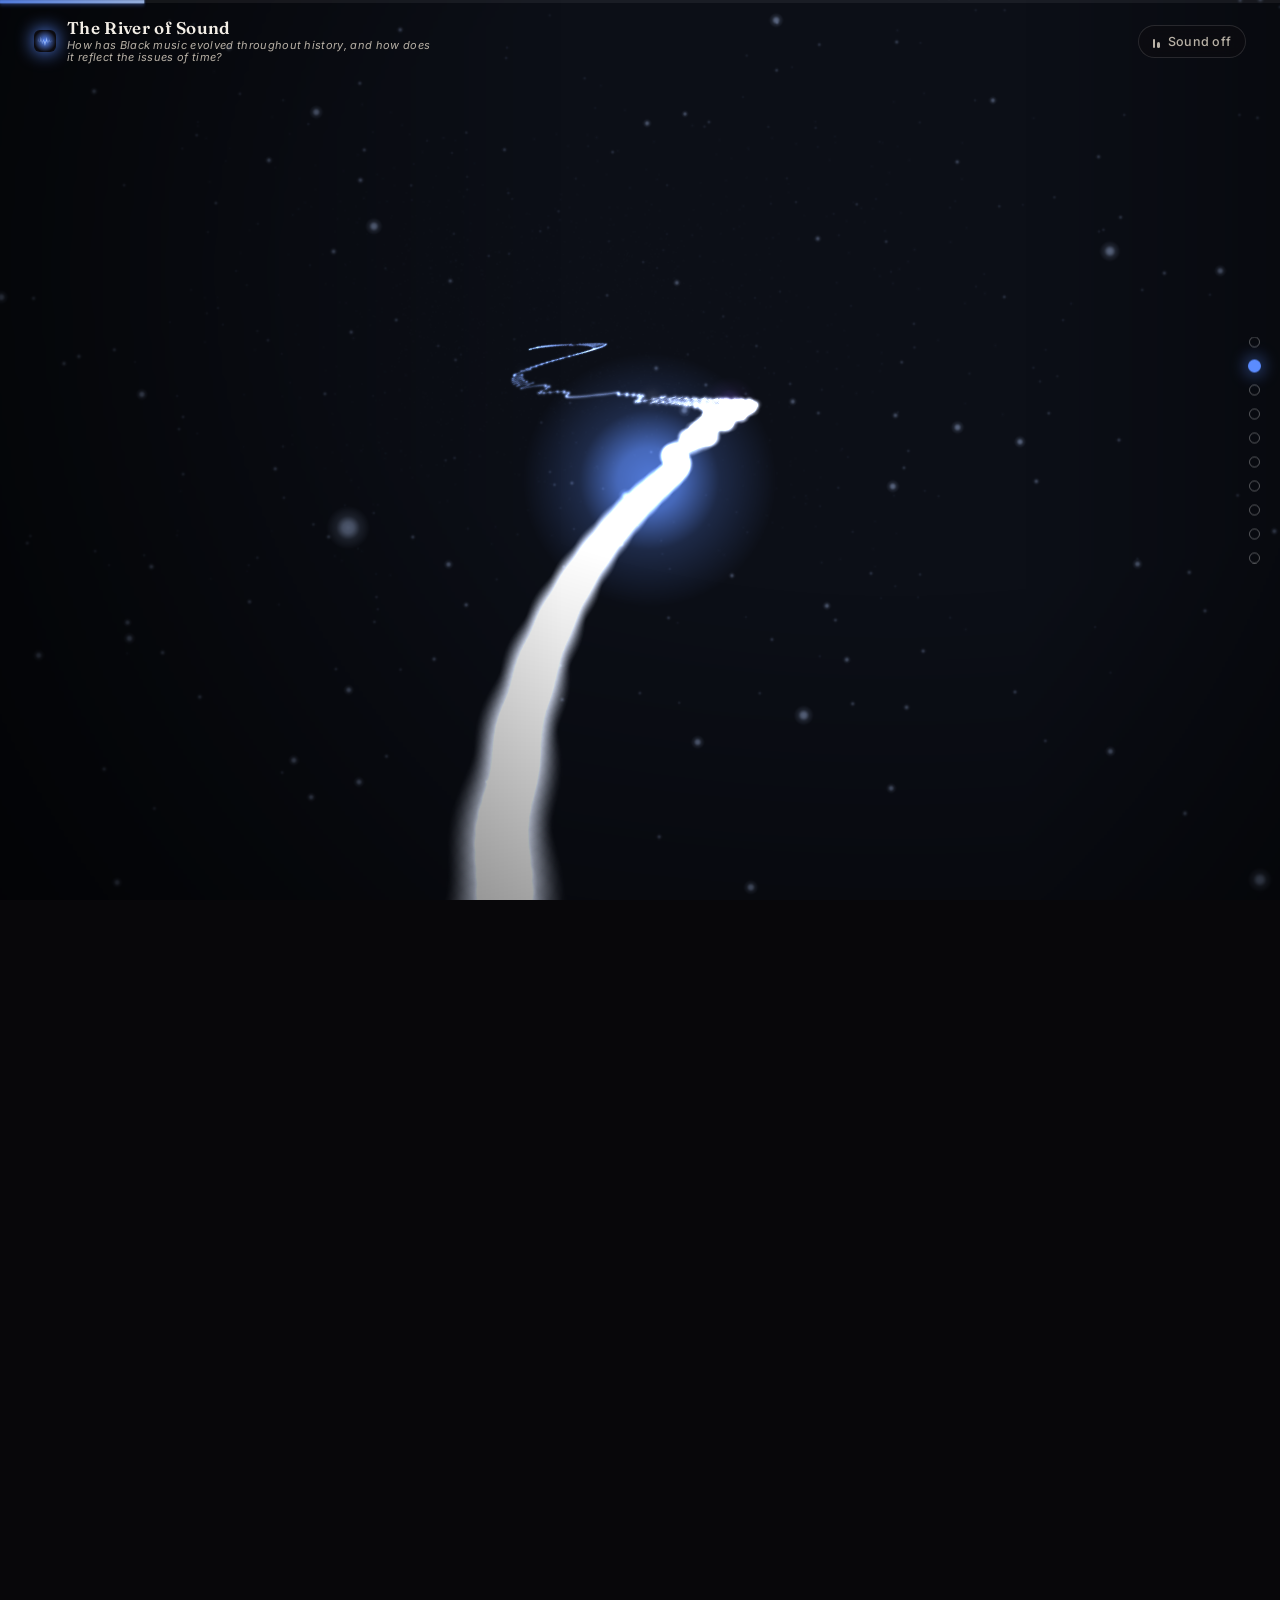
==== commit ab4f499b: "Remove the green Seattle notes; rewrite The Message node - Stop rendering the '📍 Seattle' notes in b" ====
--- a/river-of-sound.html
+++ b/river-of-sound.html
@@ -192,17 +192,6 @@
   border:1px solid var(--hair); border-radius:999px; padding:3px 9px;
 }
 
-.seattle{
-  margin:14px 0 6px; padding:12px 14px;
-  background:linear-gradient(180deg, rgba(46,160,110,.14), rgba(46,160,110,.05));
-  border:1px solid rgba(64,200,140,.32); border-radius:11px;
-  font-size:13px; line-height:1.55; color:#e8f3ec;
-}
-.seattle .pin{
-  display:inline-block; font-weight:600; color:#5fe0a8; margin-right:6px;
-  font-size:11px; letter-spacing:.04em;
-}
-
 .p-label{
   font-size:10px; letter-spacing:.18em; text-transform:uppercase;
   color:var(--ink-dim); margin:16px 0 8px;
@@ -370,7 +359,6 @@
 .fb-genre{ font-style:italic; color:var(--b); margin:0 0 14px; }
 .fb-body{ font-size:16px; line-height:1.7; }
 .fb-body em{ color:var(--b); }
-.fb-seattle{ background:rgba(46,160,110,.1); border:1px solid rgba(64,200,140,.3); border-radius:10px; padding:12px 16px; font-size:14.5px; }
 .fb-voices,.fb-listen,.fb-src{ font-size:13.5px; color:var(--ink-dim); line-height:1.6; }
 .fb-era a{ color:var(--a); text-decoration:none; }
 .fb-era a:hover{ text-decoration:underline; }
@@ -633,27 +621,25 @@
   /* 7 ───────────────────────────────────────────────────────── */
   {
     id: "hiphop",
-    years: "1973 – early 1980s",
+    years: "Early 1980s",
     title: "The Message",
-    genre: "The birth of Hip-Hop",
-    lens: "identity",
+    genre: "Conscious hip-hop",
+    lens: "resistance",
     hook: "“It’s like a jungle sometimes…”",
     body:
-      "The post–Civil-Rights city was broke and burning — factories gone, the Bronx literally on fire, " +
-      "public schools cutting music. On August 11, 1973, at a back-to-school party, DJ Kool Herc looped " +
-      "the drum “break” of a record across two turntables, and dancers and rappers filled the space the " +
-      "city had abandoned. From nothing — no budget, no instruments, just records, a mic, and a lamppost " +
-      "to plug into — came a whole new art form. In 1982, Grandmaster Flash & the Furious Five’s " +
-      "<em>The Message</em> put inner-city reality into rhyme and pushed the MC to the front.",
-    voices: ["DJ Kool Herc", "Afrika Bambaataa", "Grandmaster Flash", "The Sugarhill Gang"],
-    songs: [
-      { t: "The Message", a: "Grandmaster Flash & the Furious Five" },
-      { t: "Rapper’s Delight", a: "The Sugarhill Gang" },
-    ],
+      "Arising from the harsh conditions of inner-city life in New York, “The Message” was, as its name " +
+      "stated, a letter to the people of the city, primarily about the living conditions and lack of " +
+      "compassion within it. “I can’t take the smell, can’t take the noise, got no money to move out, I " +
+      "guess I got no choice.” Grandmaster Flash used this song as a call to action, a change in the " +
+      "standard music scene of the time. In the song, he describes the vivid image of mistreated city " +
+      "blocks and poorly managed streets, juxtaposed with hopeful lyrics of chance and possibility. “The " +
+      "Message” changed the rap scene across the world; it opened a new genre of activism rap, steering " +
+      "away from the stereotype of primarily negative connotation.",
+    voices: ["Grandmaster Flash", "The Furious Five"],
+    songs: [{ t: "The Message", a: "Grandmaster Flash & the Furious Five" }],
     seattle: null,
     sources: [
-      { label: "History.com — Hip-hop is born in the Bronx (Aug 11, 1973)", url: "https://www.history.com/this-day-in-history/august-11/hip-hop-is-born-at-a-birthday-party-in-the-bronx" },
-      { label: "Library of Congress — “The Message” (National Recording Registry)", url: "https://www.loc.gov/static/programs/national-recording-preservation-board/documents/TheMessage.pdf" },
+      { label: "“The Message” by Grandmaster Flash & the Furious Five — Medium", url: "https://hiphopheadsza.medium.com/the-message-by-grandmaster-flash-and-the-furious-five-8f4ccaa6772f" },
     ],
     colors: { bg: "#0b0b10", accent: "#46e0ff", accent2: "#ff5ea8" },
     wave: { amp: 1.10, freq: 2.0, sharp: 0.72, jitter: 0.16, swell: 0.40, speed: 0.82 },
@@ -680,10 +666,7 @@
       { t: "Fight the Power", a: "Public Enemy" },
       { t: "F*** The Police", a: "N.W.A" },
     ],
-    seattle:
-      "Sir Mix-a-Lot’s “Posse on Broadway” (1988) — cruising Seattle’s own streets — and his Nastymix " +
-      "label “put Seattle on the rap map,” proving the culture belonged to the whole country, not just " +
-      "the coasts.",
+    seattle: null,
     sources: [
       { label: "“Fight the Power” (Public Enemy) — Wikipedia", url: "https://en.wikipedia.org/wiki/Fight_the_Power_(Public_Enemy_song)" },
       { label: "“F*** tha Police” (N.W.A) — Wikipedia", url: "https://en.wikipedia.org/wiki/Fuck_tha_Police" },
@@ -745,10 +728,7 @@
       { t: "Alright", a: "Beyoncé" },
       { t: "This Is America", a: "Childish Gambino" },
     ],
-    seattle:
-      "In 2020, Seattle hosted some of the nation’s largest George Floyd protests and the Capitol Hill " +
-      "protest zone — the river of sound flowing right past the same Central District where it first " +
-      "reached this city a century ago.",
+    seattle: null,
     sources: [
       { label: "“Alright” (Kendrick Lamar) — Wikipedia", url: "https://en.wikipedia.org/wiki/Alright_(Kendrick_Lamar_song)" },
       { label: "NPR — “Alright,” party and protest (American Anthem)", url: "https://www.npr.org/2019/08/26/753511135/kendrick-lamar-alright-american-anthem-party-protest" },
@@ -1477,9 +1457,6 @@
   const srcHTML = era.sources.map((s) =>
     `<a href="${s.url}" target="_blank" rel="noopener">${s.label} ↗</a>`).join("");
 
-  const seattleHTML = era.seattle
-    ? `<div class="seattle"><span class="pin">📍 Seattle</span>${era.seattle}</div>` : "";
-
   const html = `
     <div class="p-top">
       <span class="lens lens-${era.lens}">${lens.label}</span>
@@ -1490,7 +1467,6 @@
     <p class="p-hook">${era.hook}</p>
     <p class="p-body">${era.body}</p>
     <div class="p-voices">${era.voices.map(v => `<span>${v}</span>`).join("")}</div>
-    ${seattleHTML}
     <div class="p-label">Listen</div>
     <div class="p-songs">${songsHTML}</div>
     <div class="p-label">Sources</div>
@@ -1570,7 +1546,6 @@
         <h2>${e.title}</h2>
         <p class="fb-genre">${e.genre}</p>
         <p class="fb-body">${e.body}</p>
-        ${e.seattle ? `<p class="fb-seattle"><strong>📍 Seattle —</strong> ${e.seattle}</p>` : ""}
         <p class="fb-voices"><strong>Voices:</strong> ${e.voices.join(" · ")}</p>
         <p class="fb-listen"><strong>Listen:</strong> ${e.songs.filter(s => s.t).map(s =>
           `<a href="${listenURL(s)}" target="_blank" rel="noopener">${s.t}${s.a ? ` (${s.a})` : ""}</a>`).join(" · ")}</p>
